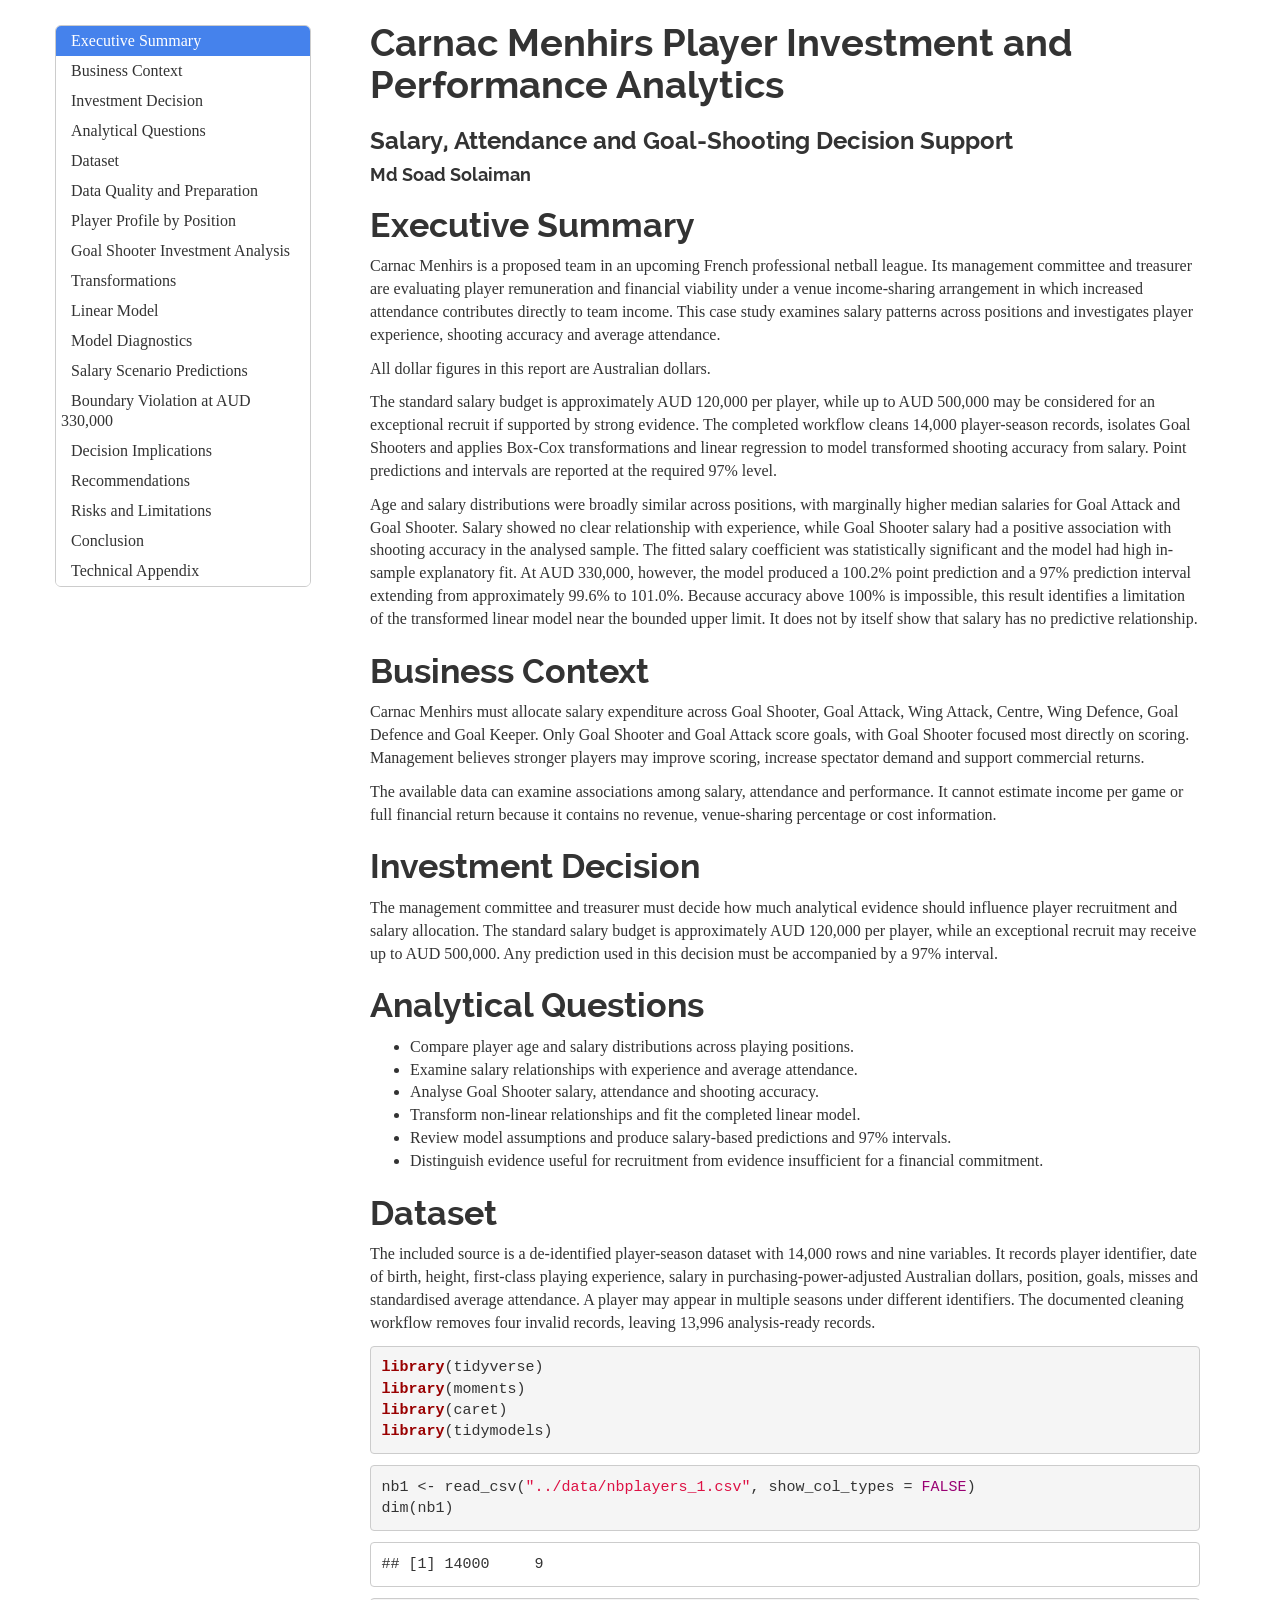
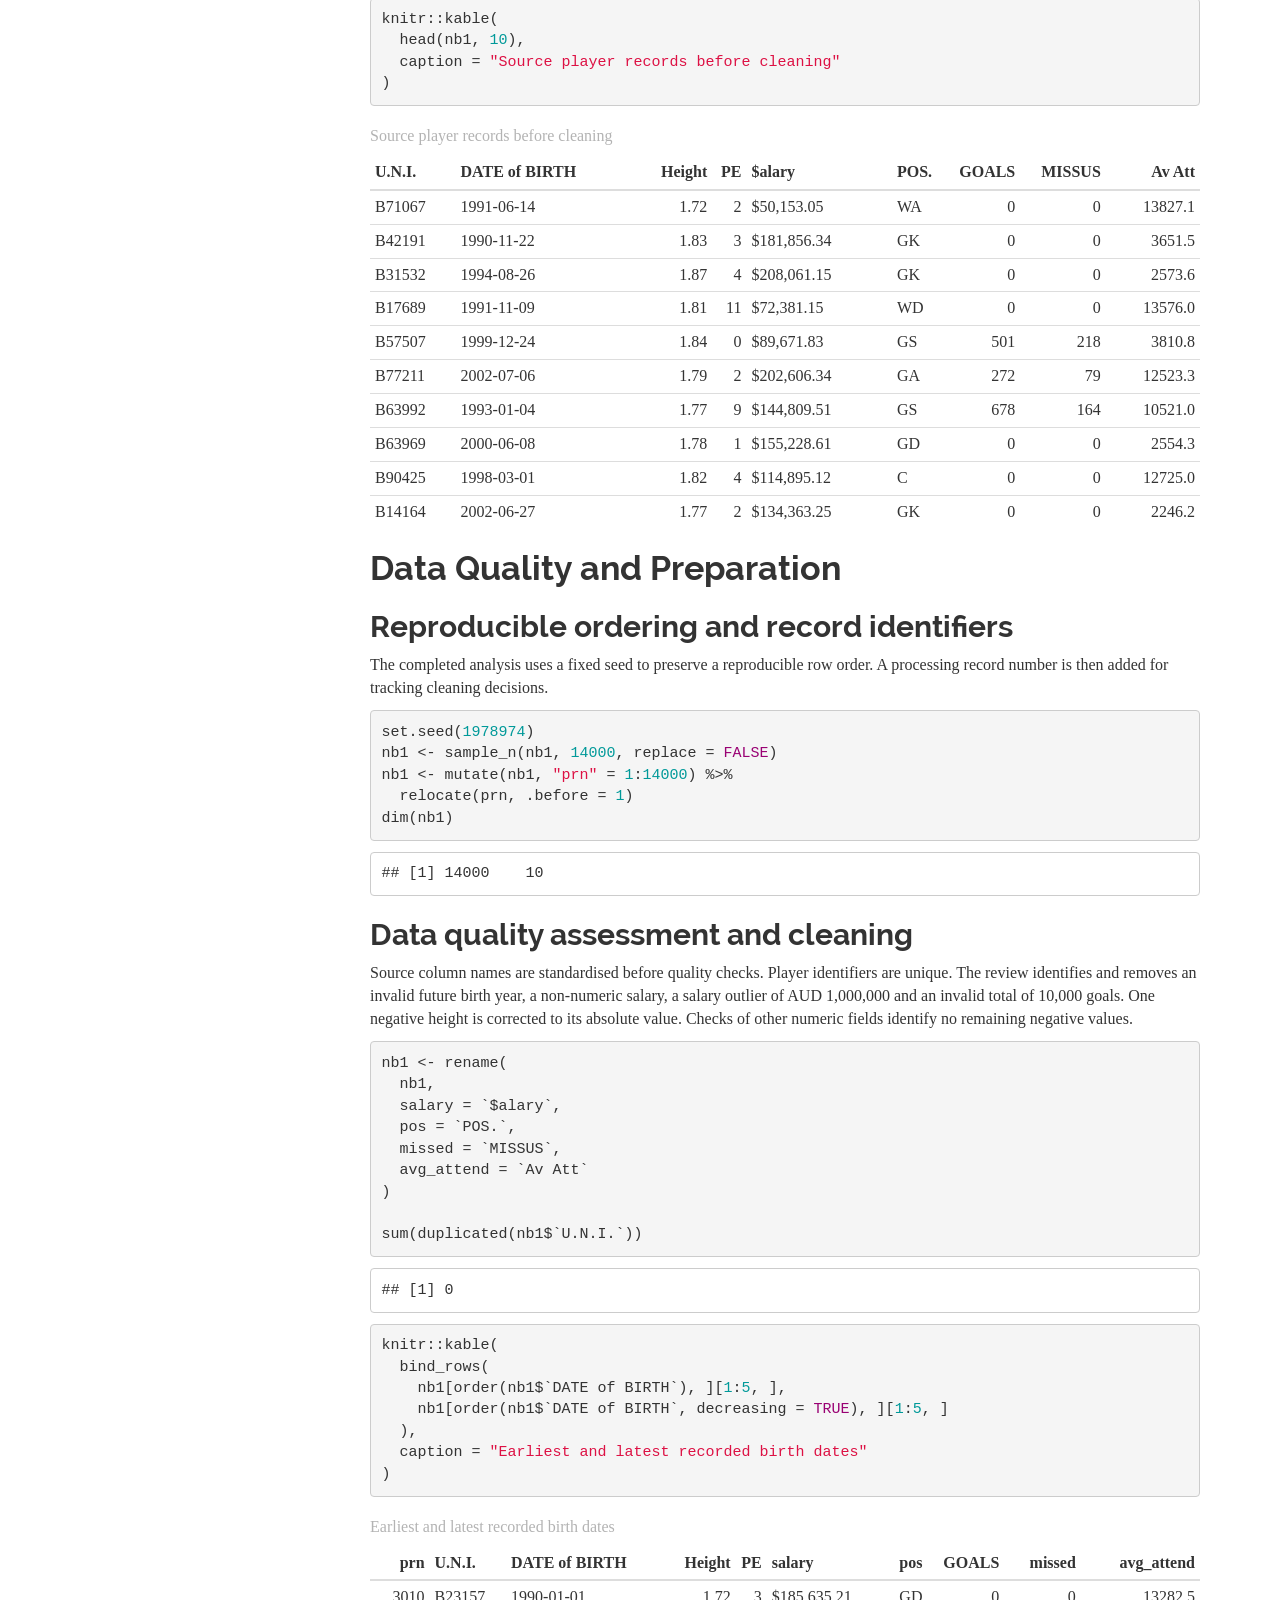
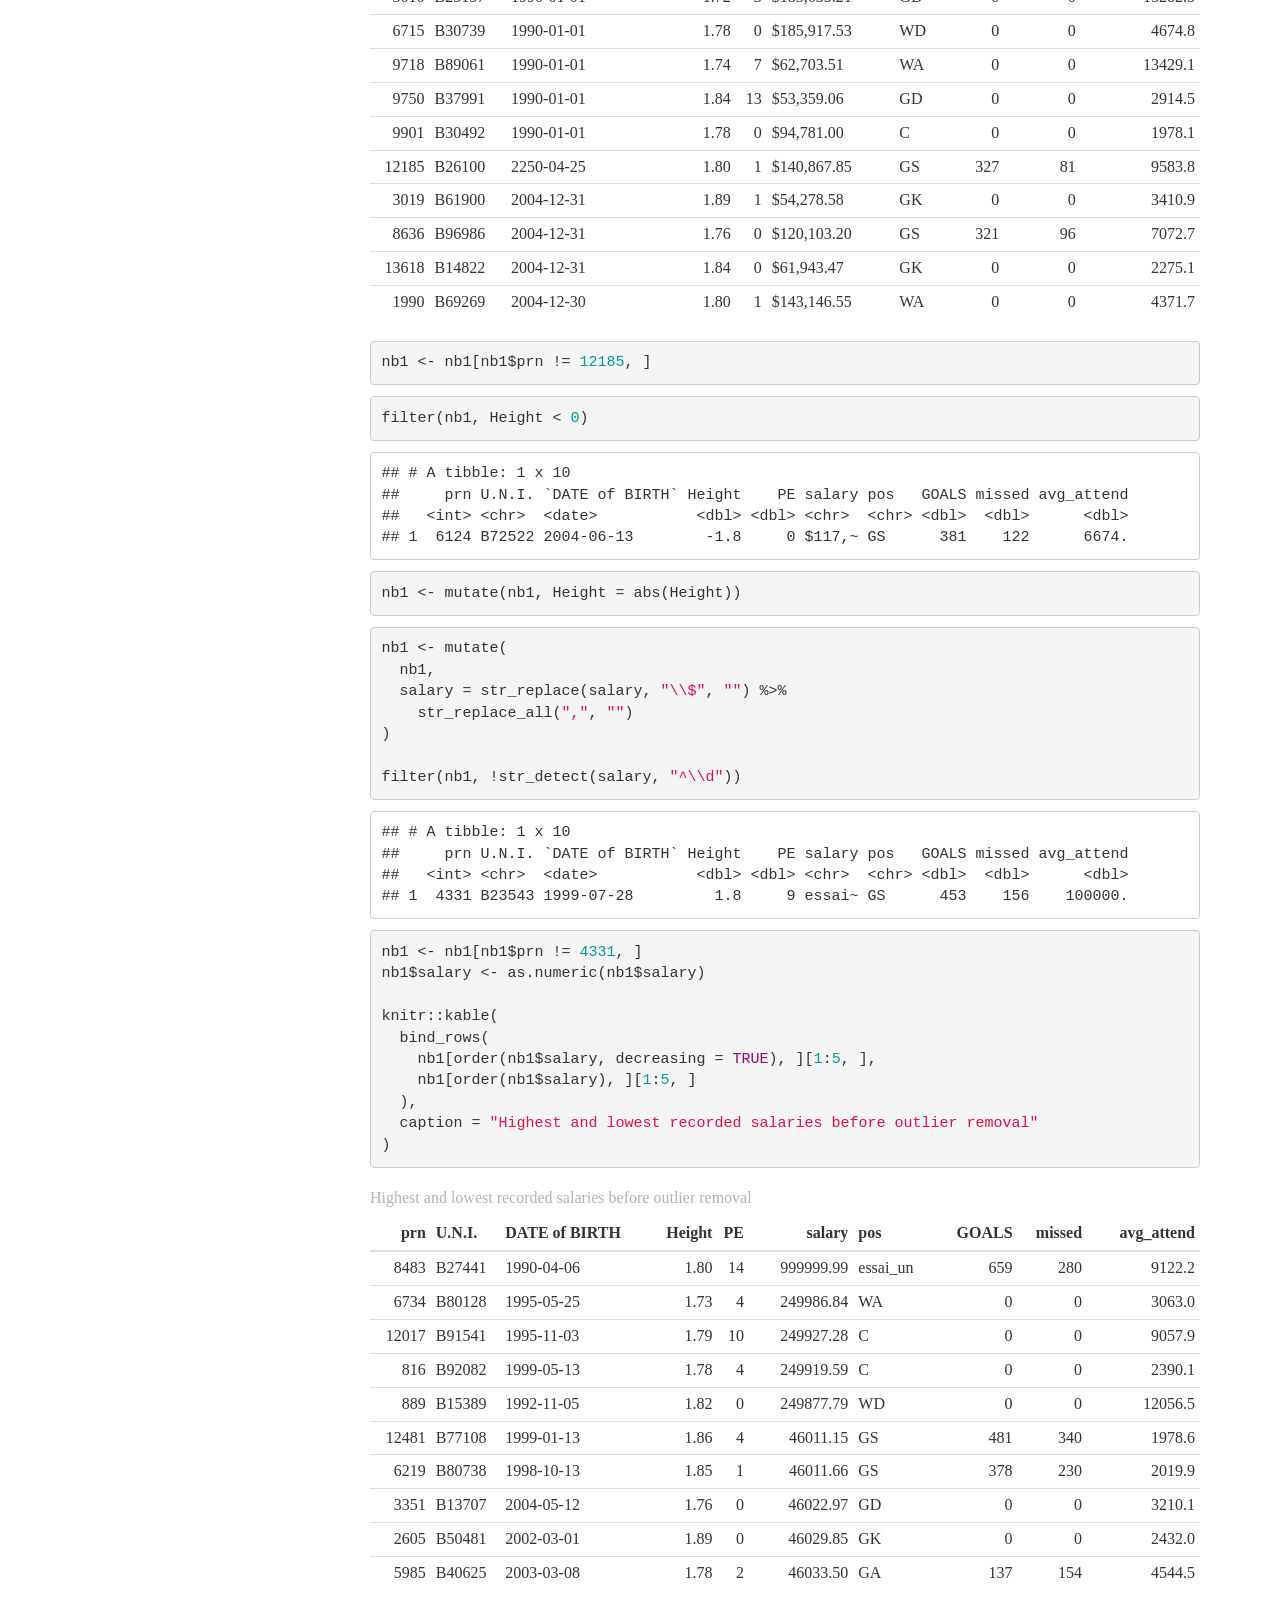
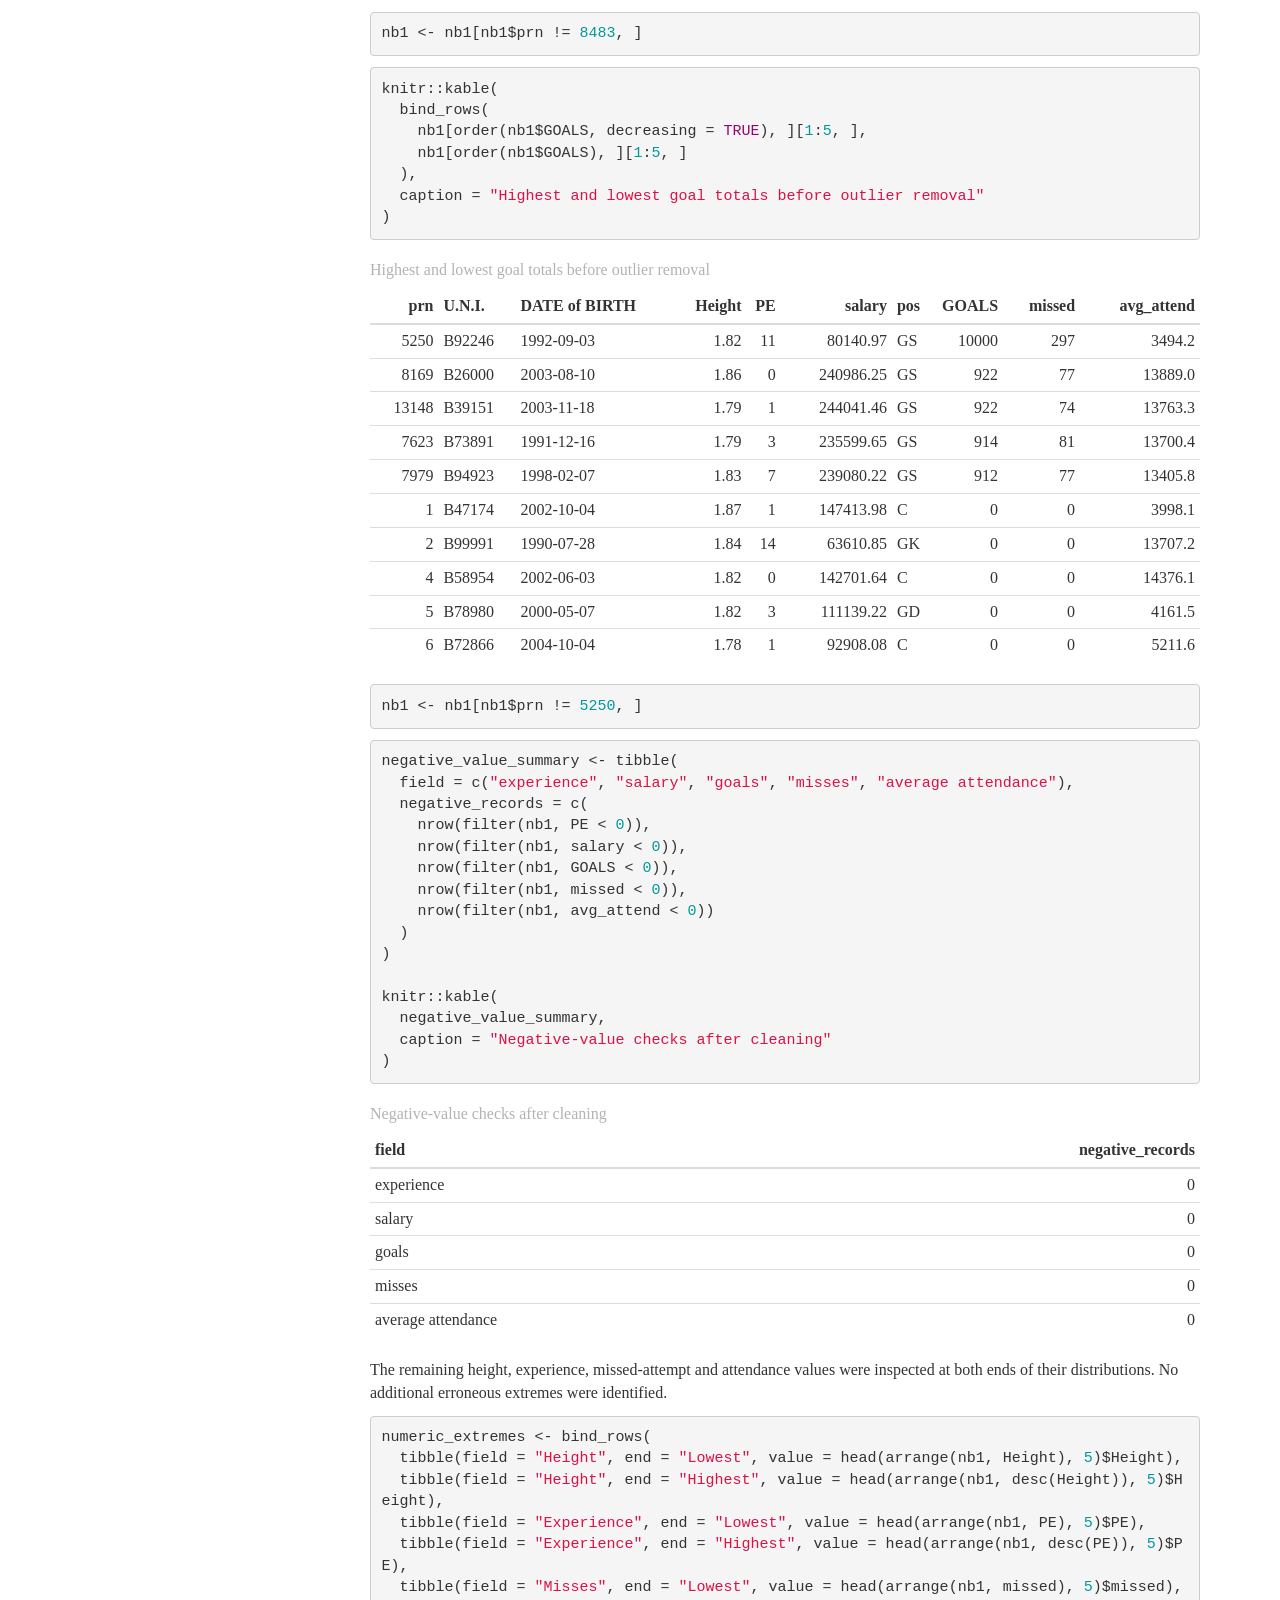
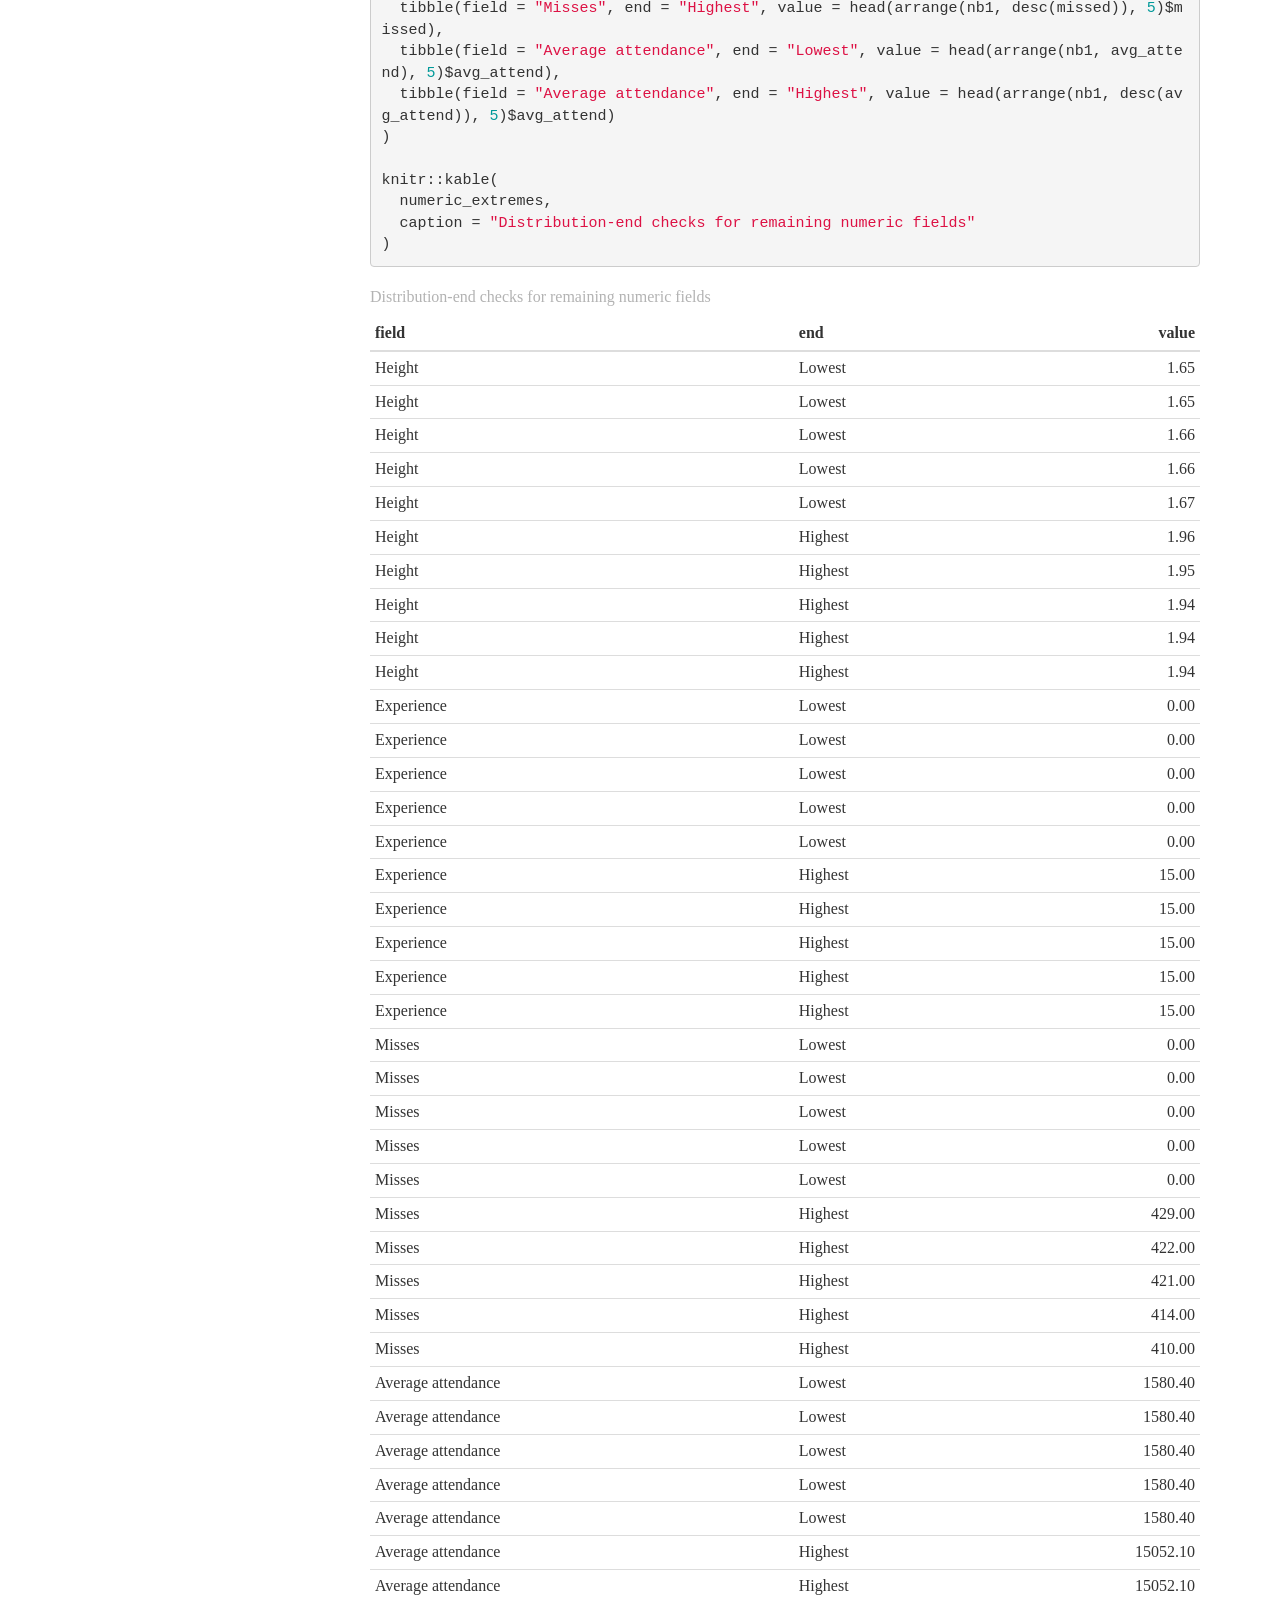
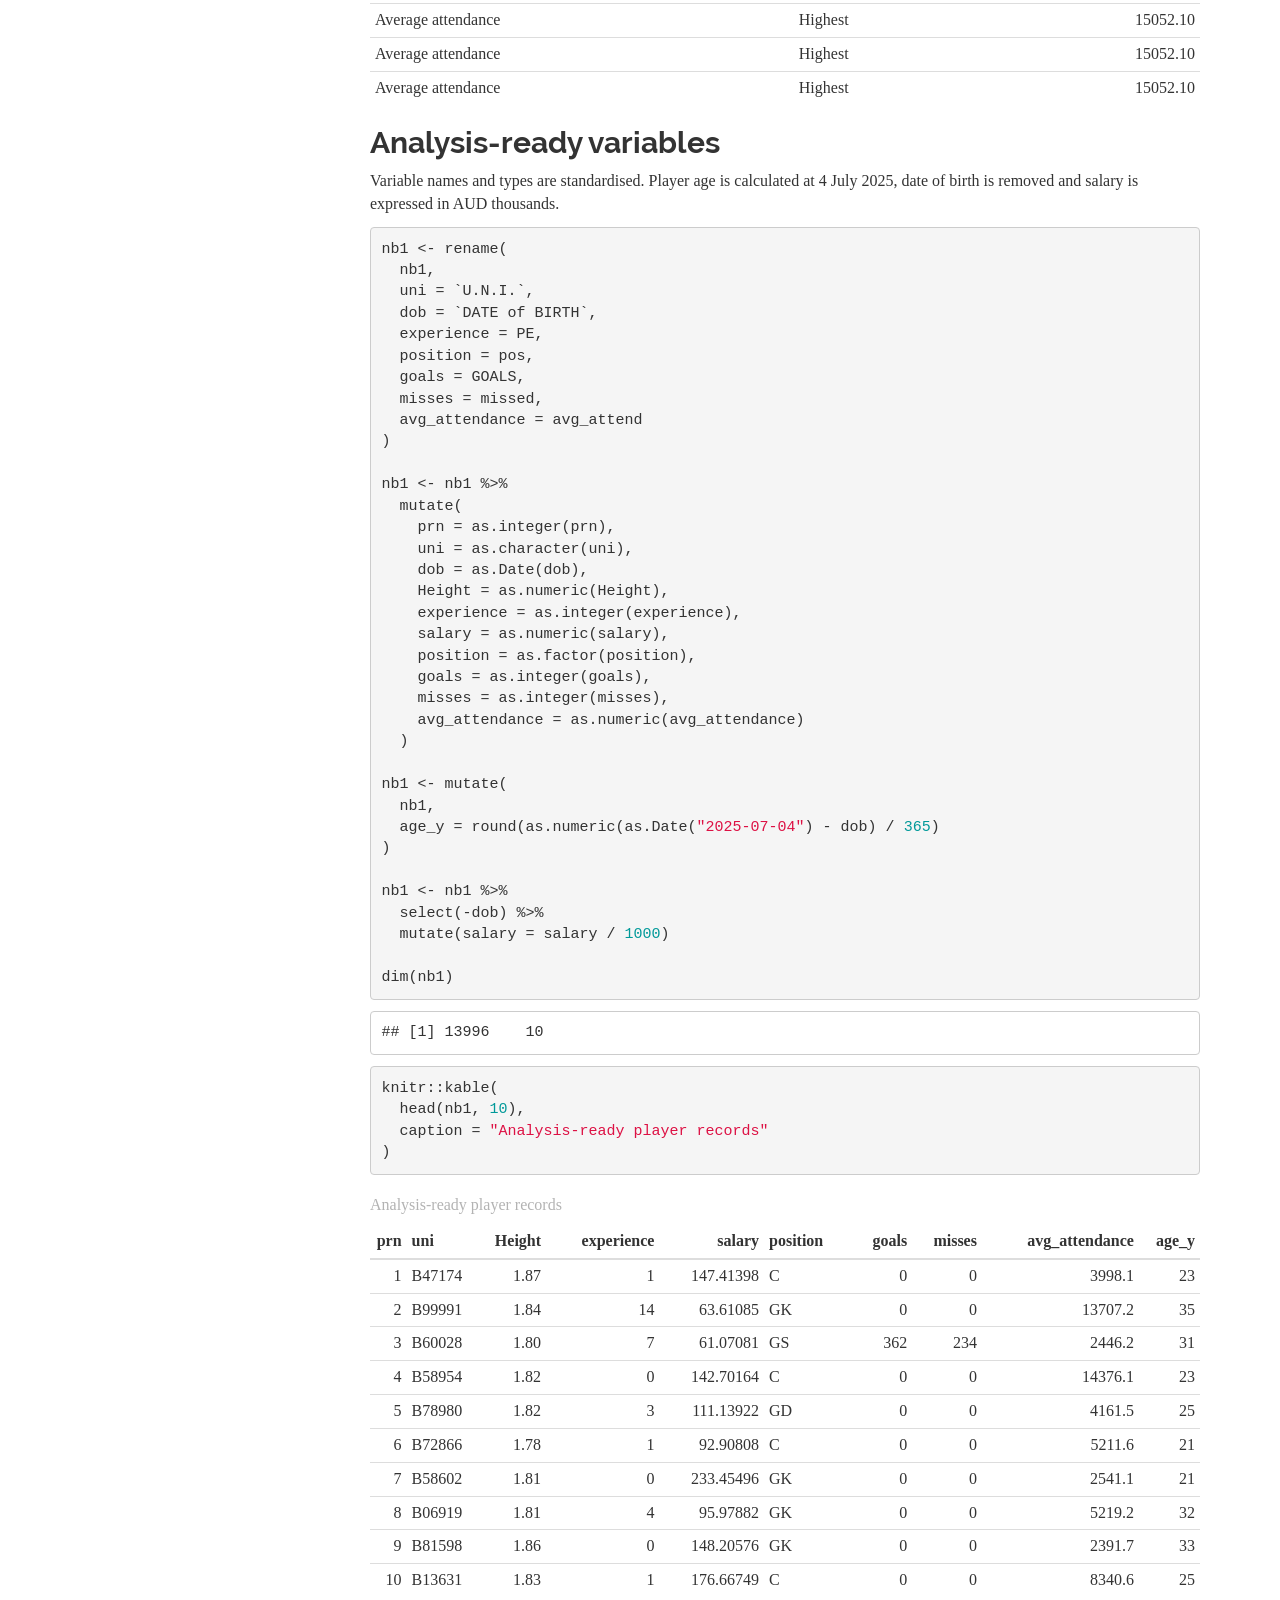
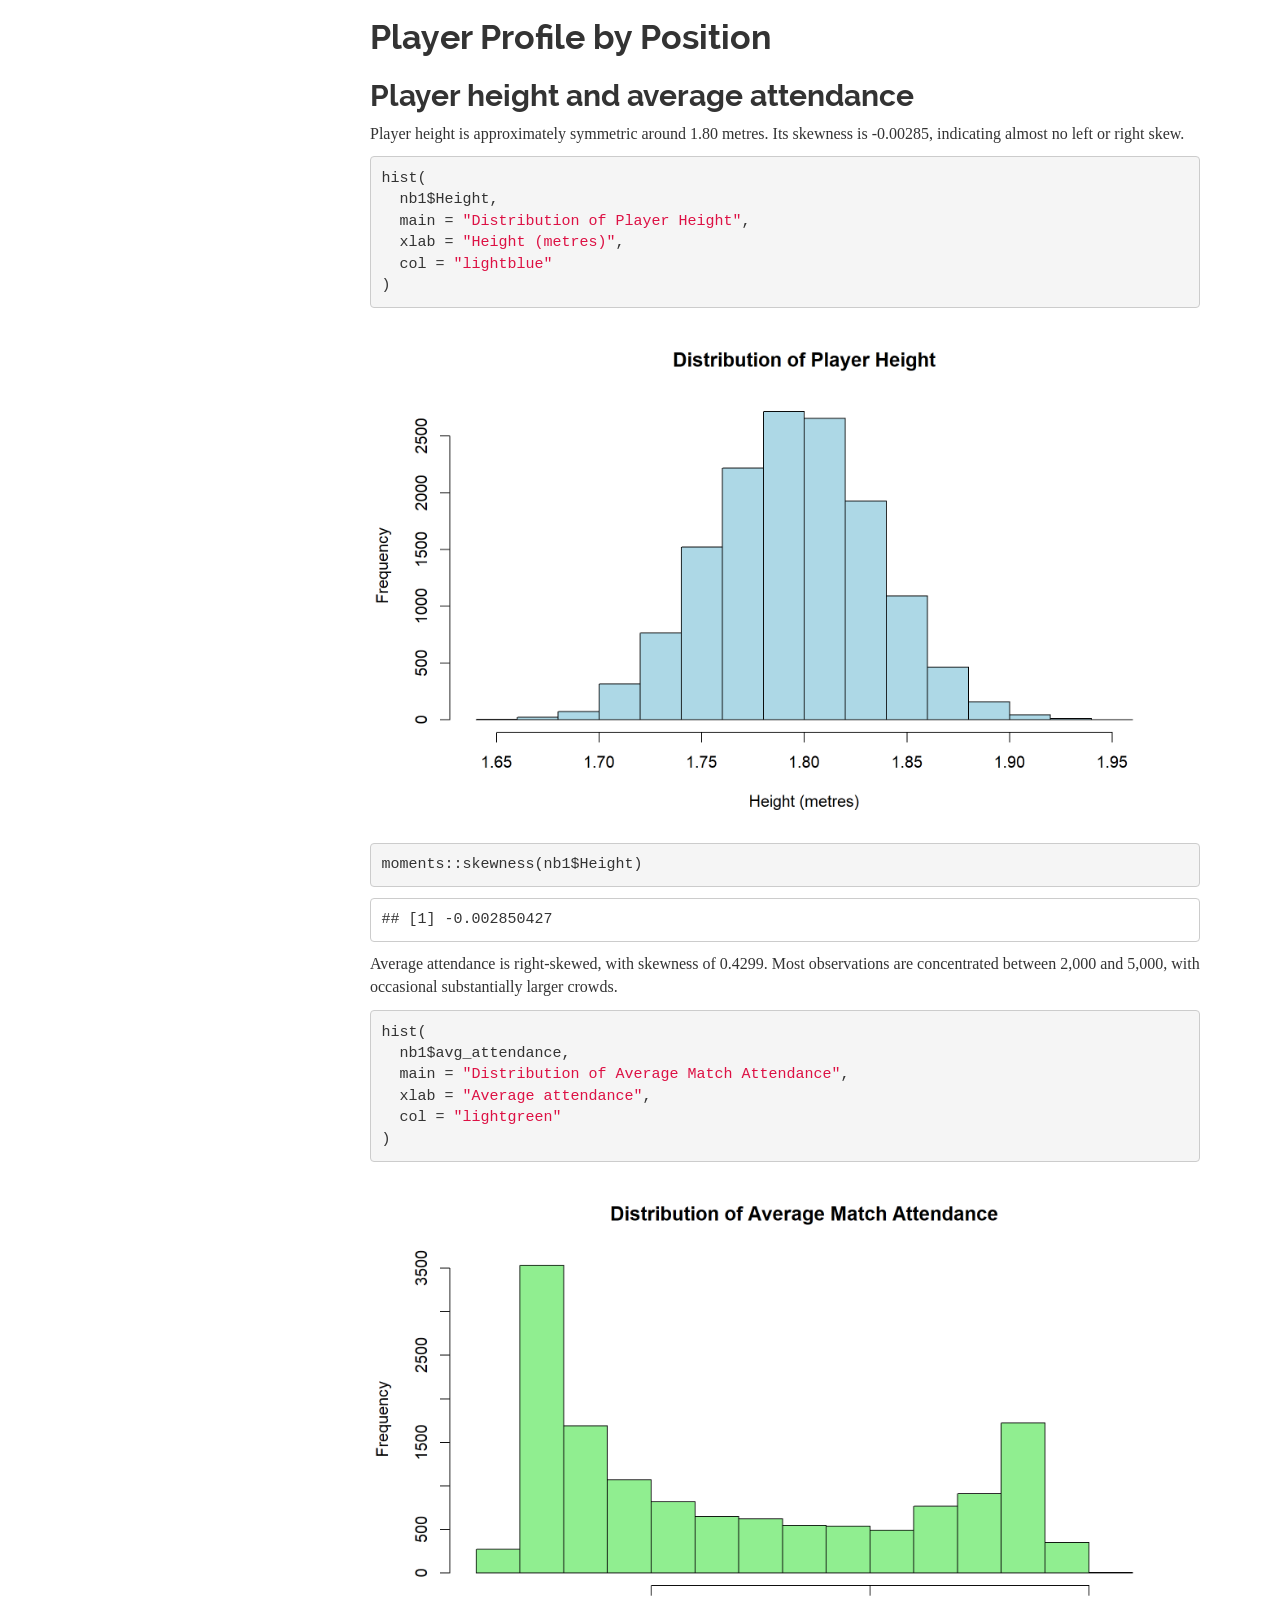
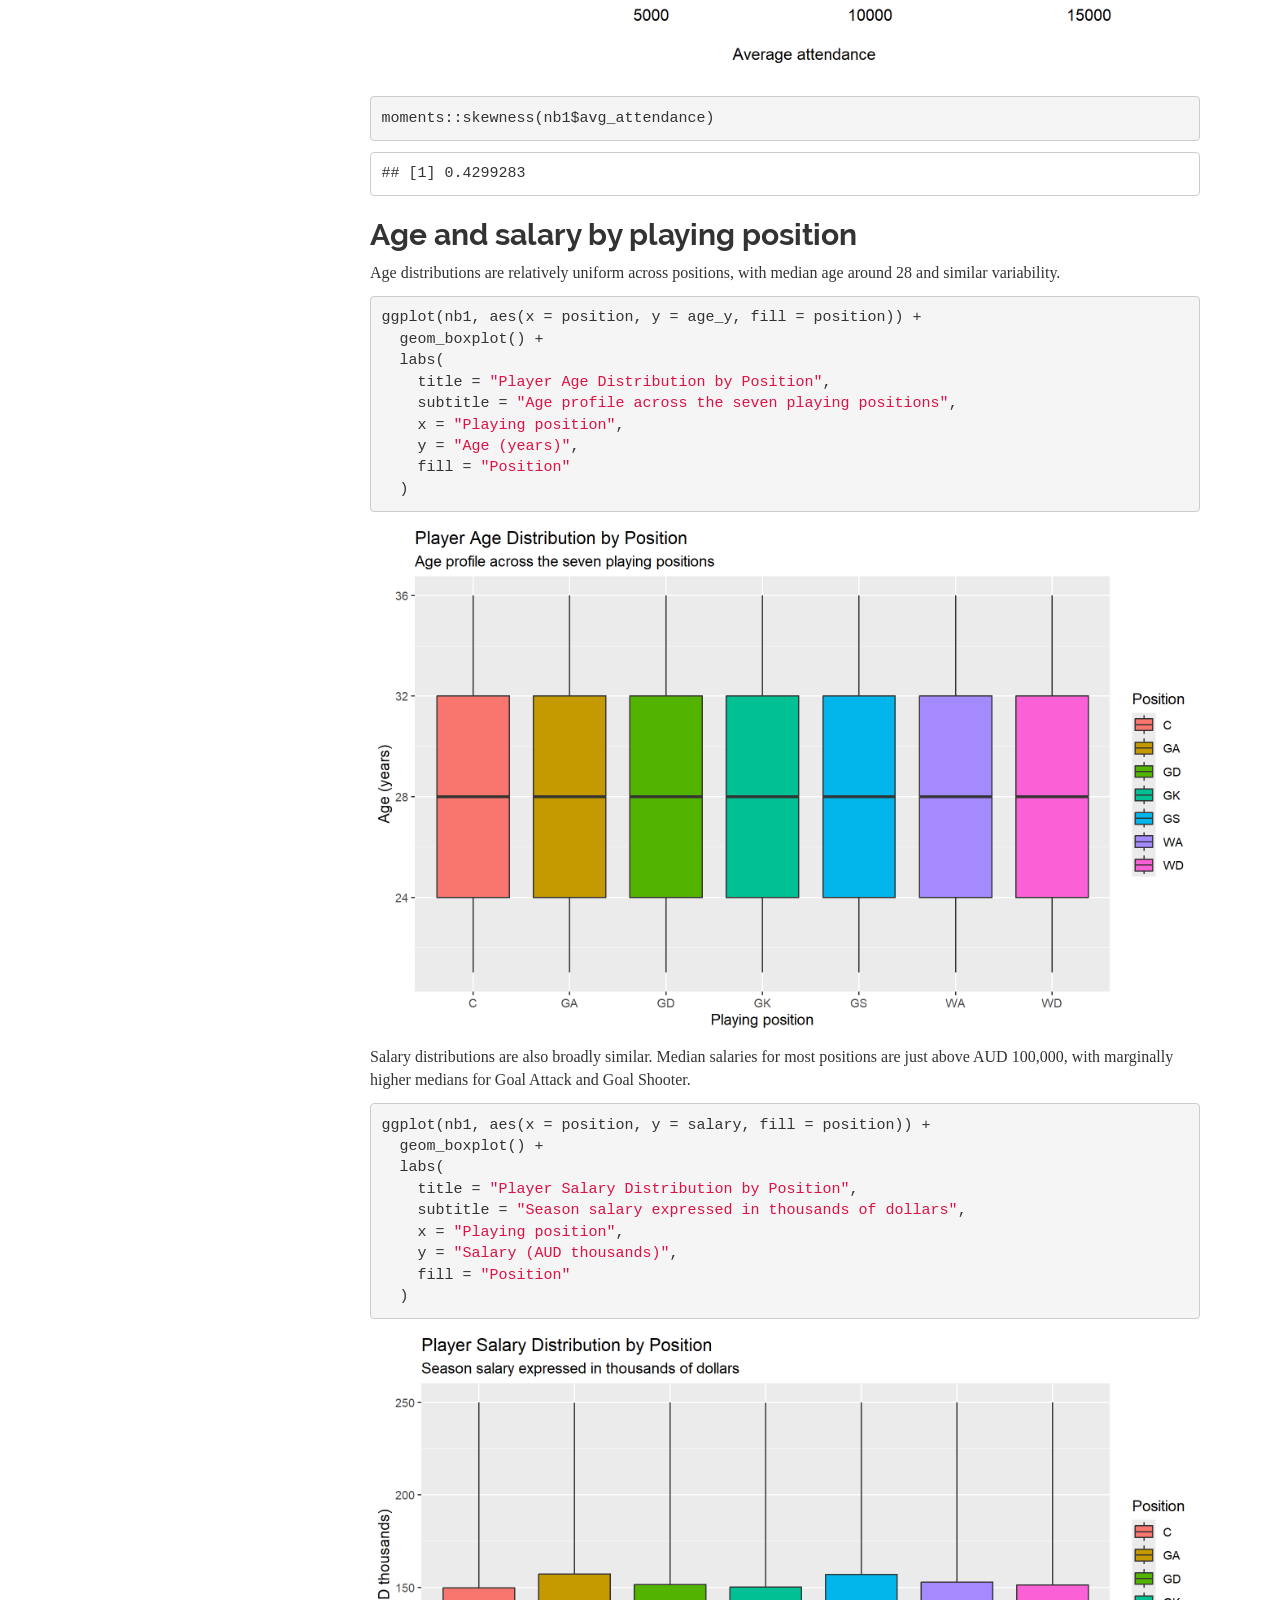
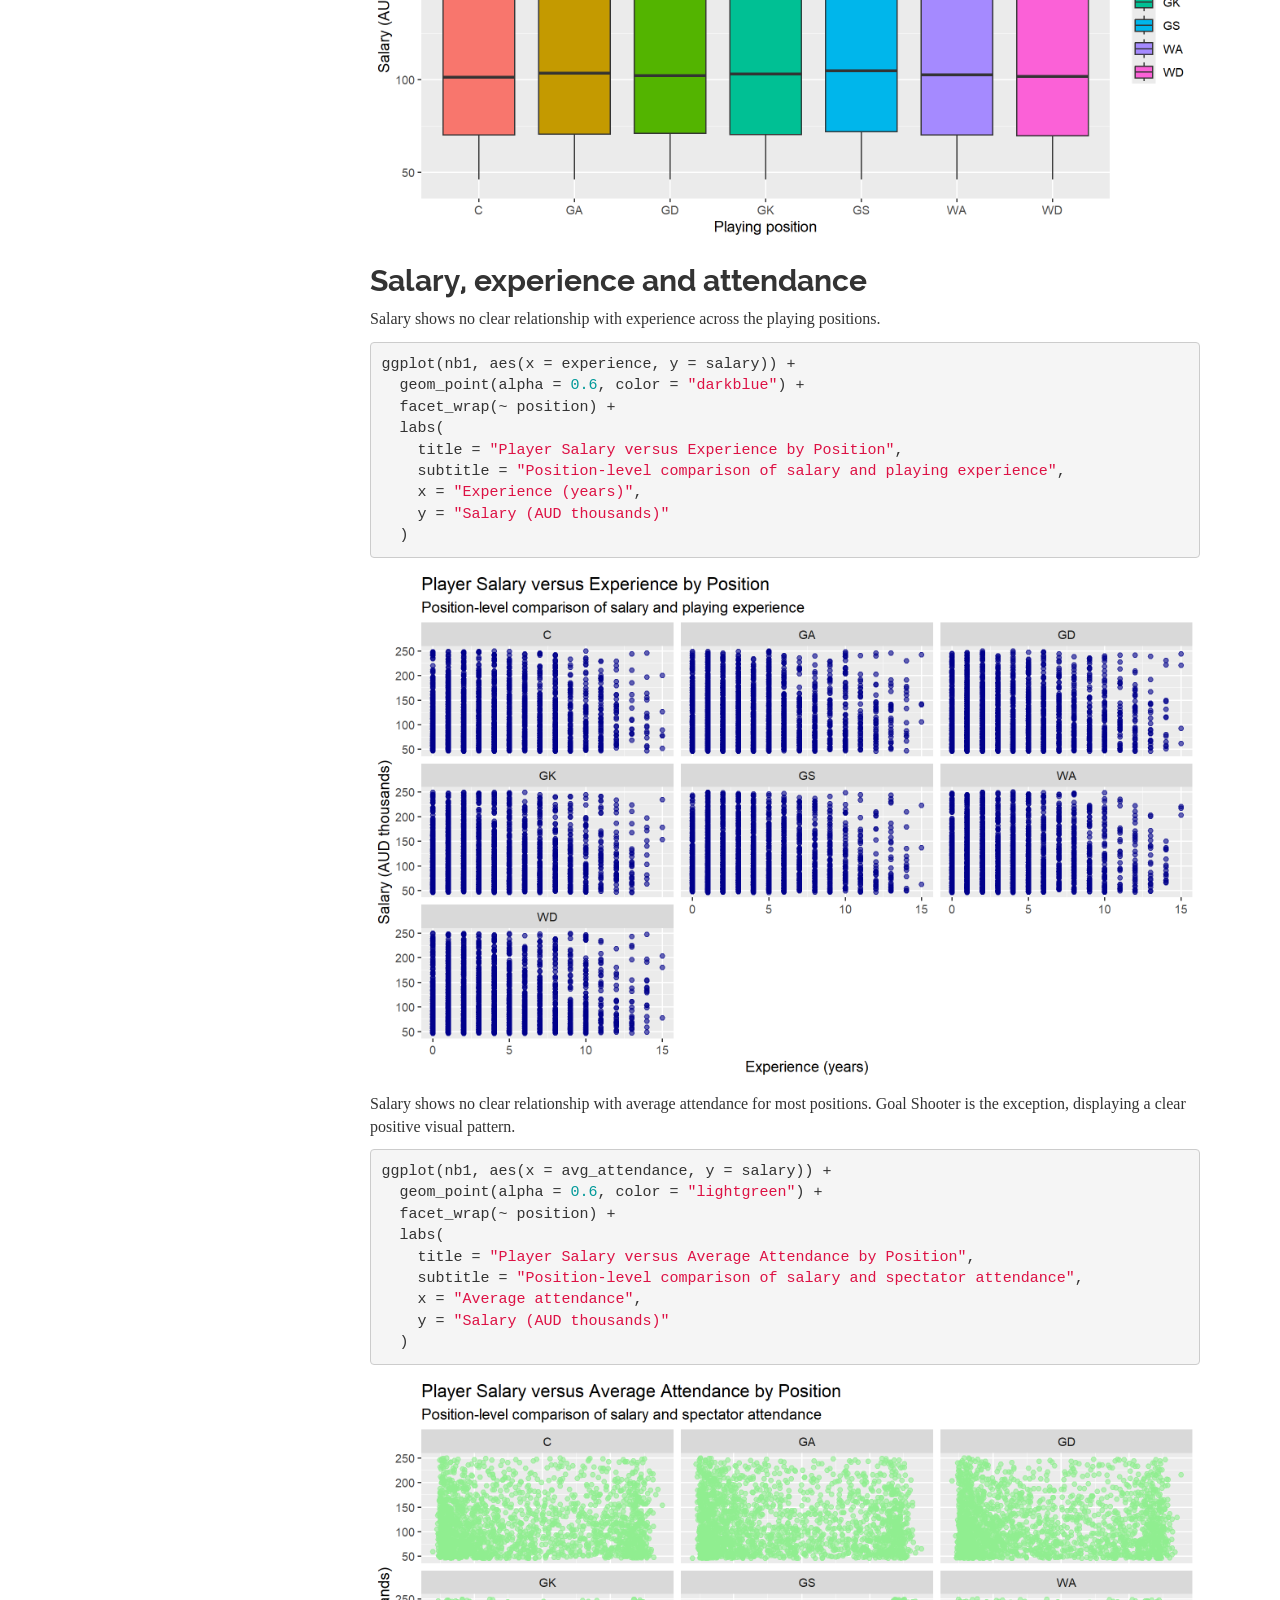
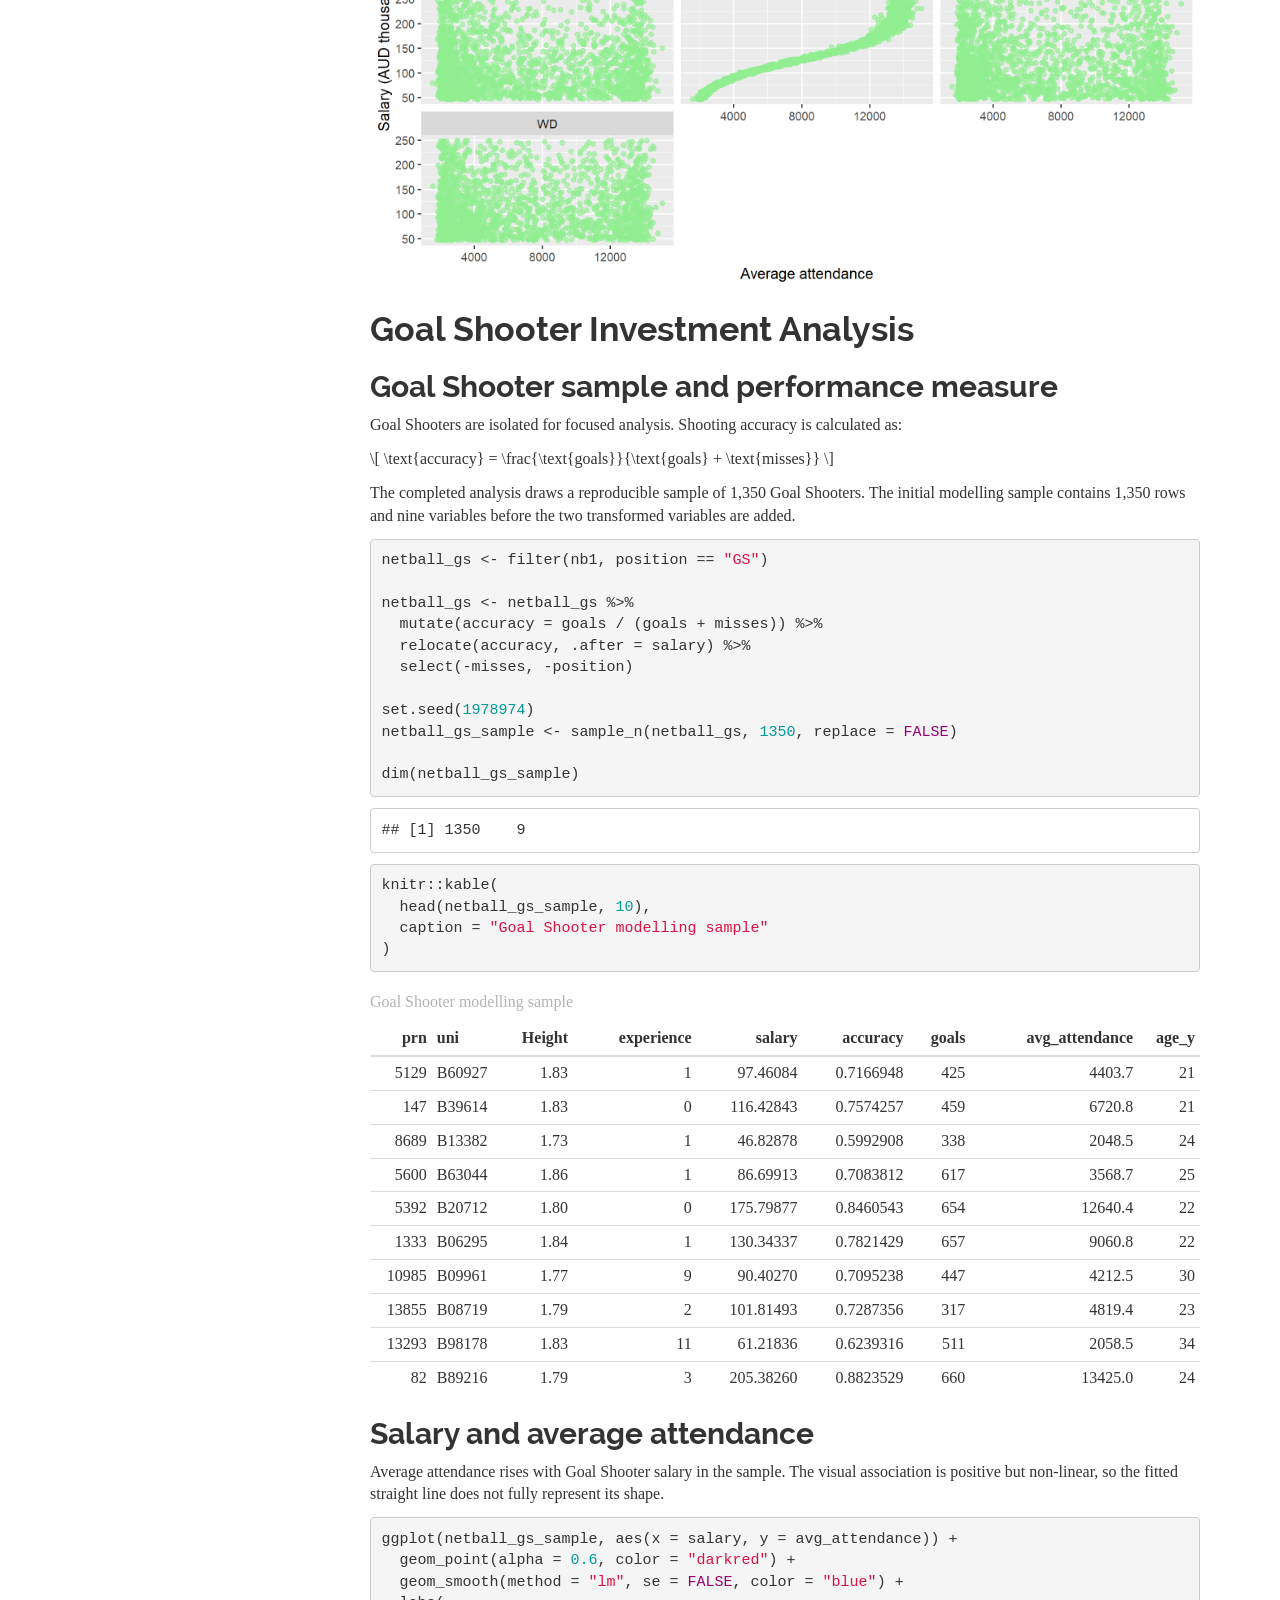
==== Business Analytics/Player Investment and Performance Analytics/analysis/player-salary-and-attendance-analysis.html @ 427b388e "Initial commit: Advanced Analytics portfolio collection" ====
<!DOCTYPE html>

<html>

<head>

<meta charset="utf-8" />
<meta name="generator" content="pandoc" />
<meta http-equiv="X-UA-Compatible" content="IE=EDGE" />


<meta name="author" content="Md Soad Solaiman" />


<title>Carnac Menhirs Player Investment and Performance Analytics</title>

<script>// Pandoc 2.9 adds attributes on both header and div. We remove the former (to
// be compatible with the behavior of Pandoc < 2.8).
document.addEventListener('DOMContentLoaded', function(e) {
  var hs = document.querySelectorAll("div.section[class*='level'] > :first-child");
  var i, h, a;
  for (i = 0; i < hs.length; i++) {
    h = hs[i];
    if (!/^h[1-6]$/i.test(h.tagName)) continue;  // it should be a header h1-h6
    a = h.attributes;
    while (a.length > 0) h.removeAttribute(a[0].name);
  }
});
</script>
<script>/*! jQuery v3.6.0 | (c) OpenJS Foundation and other contributors | jquery.org/license */
!function(e,t){"use strict";"object"==typeof module&&"object"==typeof module.exports?module.exports=e.document?t(e,!0):function(e){if(!e.document)throw new Error("jQuery requires a window with a document");return t(e)}:t(e)}("undefined"!=typeof window?window:this,function(C,e){"use strict";var t=[],r=Object.getPrototypeOf,s=t.slice,g=t.flat?function(e){return t.flat.call(e)}:function(e){return t.concat.apply([],e)},u=t.push,i=t.indexOf,n={},o=n.toString,v=n.hasOwnProperty,a=v.toString,l=a.call(Object),y={},m=function(e){return"function"==typeof e&&"number"!=typeof e.nodeType&&"function"!=typeof e.item},x=function(e){return null!=e&&e===e.window},E=C.document,c={type:!0,src:!0,nonce:!0,noModule:!0};function b(e,t,n){var r,i,o=(n=n||E).createElement("script");if(o.text=e,t)for(r in c)(i=t[r]||t.getAttribute&&t.getAttribute(r))&&o.setAttribute(r,i);n.head.appendChild(o).parentNode.removeChild(o)}function w(e){return null==e?e+"":"object"==typeof e||"function"==typeof e?n[o.call(e)]||"object":typeof e}var f="3.6.0",S=function(e,t){return new S.fn.init(e,t)};function p(e){var t=!!e&&"length"in e&&e.length,n=w(e);return!m(e)&&!x(e)&&("array"===n||0===t||"number"==typeof t&&0<t&&t-1 in e)}S.fn=S.prototype={jquery:f,constructor:S,length:0,toArray:function(){return s.call(this)},get:function(e){return null==e?s.call(this):e<0?this[e+this.length]:this[e]},pushStack:function(e){var t=S.merge(this.constructor(),e);return t.prevObject=this,t},each:function(e){return S.each(this,e)},map:function(n){return this.pushStack(S.map(this,function(e,t){return n.call(e,t,e)}))},slice:function(){return this.pushStack(s.apply(this,arguments))},first:function(){return this.eq(0)},last:function(){return this.eq(-1)},even:function(){return this.pushStack(S.grep(this,function(e,t){return(t+1)%2}))},odd:function(){return this.pushStack(S.grep(this,function(e,t){return t%2}))},eq:function(e){var t=this.length,n=+e+(e<0?t:0);return this.pushStack(0<=n&&n<t?[this[n]]:[])},end:function(){return this.prevObject||this.constructor()},push:u,sort:t.sort,splice:t.splice},S.extend=S.fn.extend=function(){var e,t,n,r,i,o,a=arguments[0]||{},s=1,u=arguments.length,l=!1;for("boolean"==typeof a&&(l=a,a=arguments[s]||{},s++),"object"==typeof a||m(a)||(a={}),s===u&&(a=this,s--);s<u;s++)if(null!=(e=arguments[s]))for(t in e)r=e[t],"__proto__"!==t&&a!==r&&(l&&r&&(S.isPlainObject(r)||(i=Array.isArray(r)))?(n=a[t],o=i&&!Array.isArray(n)?[]:i||S.isPlainObject(n)?n:{},i=!1,a[t]=S.extend(l,o,r)):void 0!==r&&(a[t]=r));return a},S.extend({expando:"jQuery"+(f+Math.random()).replace(/\D/g,""),isReady:!0,error:function(e){throw new Error(e)},noop:function(){},isPlainObject:function(e){var t,n;return!(!e||"[object Object]"!==o.call(e))&&(!(t=r(e))||"function"==typeof(n=v.call(t,"constructor")&&t.constructor)&&a.call(n)===l)},isEmptyObject:function(e){var t;for(t in e)return!1;return!0},globalEval:function(e,t,n){b(e,{nonce:t&&t.nonce},n)},each:function(e,t){var n,r=0;if(p(e)){for(n=e.length;r<n;r++)if(!1===t.call(e[r],r,e[r]))break}else for(r in e)if(!1===t.call(e[r],r,e[r]))break;return e},makeArray:function(e,t){var n=t||[];return null!=e&&(p(Object(e))?S.merge(n,"string"==typeof e?[e]:e):u.call(n,e)),n},inArray:function(e,t,n){return null==t?-1:i.call(t,e,n)},merge:function(e,t){for(var n=+t.length,r=0,i=e.length;r<n;r++)e[i++]=t[r];return e.length=i,e},grep:function(e,t,n){for(var r=[],i=0,o=e.length,a=!n;i<o;i++)!t(e[i],i)!==a&&r.push(e[i]);return r},map:function(e,t,n){var r,i,o=0,a=[];if(p(e))for(r=e.length;o<r;o++)null!=(i=t(e[o],o,n))&&a.push(i);else for(o in e)null!=(i=t(e[o],o,n))&&a.push(i);return g(a)},guid:1,support:y}),"function"==typeof Symbol&&(S.fn[Symbol.iterator]=t[Symbol.iterator]),S.each("Boolean Number String Function Array Date RegExp Object Error Symbol".split(" "),function(e,t){n["[object "+t+"]"]=t.toLowerCase()});var d=function(n){var e,d,b,o,i,h,f,g,w,u,l,T,C,a,E,v,s,c,y,S="sizzle"+1*new Date,p=n.document,k=0,r=0,m=ue(),x=ue(),A=ue(),N=ue(),j=function(e,t){return e===t&&(l=!0),0},D={}.hasOwnProperty,t=[],q=t.pop,L=t.push,H=t.push,O=t.slice,P=function(e,t){for(var n=0,r=e.length;n<r;n++)if(e[n]===t)return n;return-1},R="checked|selected|async|autofocus|autoplay|controls|defer|disabled|hidden|ismap|loop|multiple|open|readonly|required|scoped",M="[\\x20\\t\\r\\n\\f]",I="(?:\\\\[\\da-fA-F]{1,6}"+M+"?|\\\\[^\\r\\n\\f]|[\\w-]|[^\0-\\x7f])+",W="\\["+M+"*("+I+")(?:"+M+"*([*^$|!~]?=)"+M+"*(?:'((?:\\\\.|[^\\\\'])*)'|\"((?:\\\\.|[^\\\\\"])*)\"|("+I+"))|)"+M+"*\\]",F=":("+I+")(?:\\((('((?:\\\\.|[^\\\\'])*)'|\"((?:\\\\.|[^\\\\\"])*)\")|((?:\\\\.|[^\\\\()[\\]]|"+W+")*)|.*)\\)|)",B=new RegExp(M+"+","g"),$=new RegExp("^"+M+"+|((?:^|[^\\\\])(?:\\\\.)*)"+M+"+$","g"),_=new RegExp("^"+M+"*,"+M+"*"),z=new RegExp("^"+M+"*([>+~]|"+M+")"+M+"*"),U=new RegExp(M+"|>"),X=new RegExp(F),V=new RegExp("^"+I+"$"),G={ID:new RegExp("^#("+I+")"),CLASS:new RegExp("^\\.("+I+")"),TAG:new RegExp("^("+I+"|[*])"),ATTR:new RegExp("^"+W),PSEUDO:new RegExp("^"+F),CHILD:new RegExp("^:(only|first|last|nth|nth-last)-(child|of-type)(?:\\("+M+"*(even|odd|(([+-]|)(\\d*)n|)"+M+"*(?:([+-]|)"+M+"*(\\d+)|))"+M+"*\\)|)","i"),bool:new RegExp("^(?:"+R+")$","i"),needsContext:new RegExp("^"+M+"*[>+~]|:(even|odd|eq|gt|lt|nth|first|last)(?:\\("+M+"*((?:-\\d)?\\d*)"+M+"*\\)|)(?=[^-]|$)","i")},Y=/HTML$/i,Q=/^(?:input|select|textarea|button)$/i,J=/^h\d$/i,K=/^[^{]+\{\s*\[native \w/,Z=/^(?:#([\w-]+)|(\w+)|\.([\w-]+))$/,ee=/[+~]/,te=new RegExp("\\\\[\\da-fA-F]{1,6}"+M+"?|\\\\([^\\r\\n\\f])","g"),ne=function(e,t){var n="0x"+e.slice(1)-65536;return t||(n<0?String.fromCharCode(n+65536):String.fromCharCode(n>>10|55296,1023&n|56320))},re=/([\0-\x1f\x7f]|^-?\d)|^-$|[^\0-\x1f\x7f-\uFFFF\w-]/g,ie=function(e,t){return t?"\0"===e?"\ufffd":e.slice(0,-1)+"\\"+e.charCodeAt(e.length-1).toString(16)+" ":"\\"+e},oe=function(){T()},ae=be(function(e){return!0===e.disabled&&"fieldset"===e.nodeName.toLowerCase()},{dir:"parentNode",next:"legend"});try{H.apply(t=O.call(p.childNodes),p.childNodes),t[p.childNodes.length].nodeType}catch(e){H={apply:t.length?function(e,t){L.apply(e,O.call(t))}:function(e,t){var n=e.length,r=0;while(e[n++]=t[r++]);e.length=n-1}}}function se(t,e,n,r){var i,o,a,s,u,l,c,f=e&&e.ownerDocument,p=e?e.nodeType:9;if(n=n||[],"string"!=typeof t||!t||1!==p&&9!==p&&11!==p)return n;if(!r&&(T(e),e=e||C,E)){if(11!==p&&(u=Z.exec(t)))if(i=u[1]){if(9===p){if(!(a=e.getElementById(i)))return n;if(a.id===i)return n.push(a),n}else if(f&&(a=f.getElementById(i))&&y(e,a)&&a.id===i)return n.push(a),n}else{if(u[2])return H.apply(n,e.getElementsByTagName(t)),n;if((i=u[3])&&d.getElementsByClassName&&e.getElementsByClassName)return H.apply(n,e.getElementsByClassName(i)),n}if(d.qsa&&!N[t+" "]&&(!v||!v.test(t))&&(1!==p||"object"!==e.nodeName.toLowerCase())){if(c=t,f=e,1===p&&(U.test(t)||z.test(t))){(f=ee.test(t)&&ye(e.parentNode)||e)===e&&d.scope||((s=e.getAttribute("id"))?s=s.replace(re,ie):e.setAttribute("id",s=S)),o=(l=h(t)).length;while(o--)l[o]=(s?"#"+s:":scope")+" "+xe(l[o]);c=l.join(",")}try{return H.apply(n,f.querySelectorAll(c)),n}catch(e){N(t,!0)}finally{s===S&&e.removeAttribute("id")}}}return g(t.replace($,"$1"),e,n,r)}function ue(){var r=[];return function e(t,n){return r.push(t+" ")>b.cacheLength&&delete e[r.shift()],e[t+" "]=n}}function le(e){return e[S]=!0,e}function ce(e){var t=C.createElement("fieldset");try{return!!e(t)}catch(e){return!1}finally{t.parentNode&&t.parentNode.removeChild(t),t=null}}function fe(e,t){var n=e.split("|"),r=n.length;while(r--)b.attrHandle[n[r]]=t}function pe(e,t){var n=t&&e,r=n&&1===e.nodeType&&1===t.nodeType&&e.sourceIndex-t.sourceIndex;if(r)return r;if(n)while(n=n.nextSibling)if(n===t)return-1;return e?1:-1}function de(t){return function(e){return"input"===e.nodeName.toLowerCase()&&e.type===t}}function he(n){return function(e){var t=e.nodeName.toLowerCase();return("input"===t||"button"===t)&&e.type===n}}function ge(t){return function(e){return"form"in e?e.parentNode&&!1===e.disabled?"label"in e?"label"in e.parentNode?e.parentNode.disabled===t:e.disabled===t:e.isDisabled===t||e.isDisabled!==!t&&ae(e)===t:e.disabled===t:"label"in e&&e.disabled===t}}function ve(a){return le(function(o){return o=+o,le(function(e,t){var n,r=a([],e.length,o),i=r.length;while(i--)e[n=r[i]]&&(e[n]=!(t[n]=e[n]))})})}function ye(e){return e&&"undefined"!=typeof e.getElementsByTagName&&e}for(e in d=se.support={},i=se.isXML=function(e){var t=e&&e.namespaceURI,n=e&&(e.ownerDocument||e).documentElement;return!Y.test(t||n&&n.nodeName||"HTML")},T=se.setDocument=function(e){var t,n,r=e?e.ownerDocument||e:p;return r!=C&&9===r.nodeType&&r.documentElement&&(a=(C=r).documentElement,E=!i(C),p!=C&&(n=C.defaultView)&&n.top!==n&&(n.addEventListener?n.addEventListener("unload",oe,!1):n.attachEvent&&n.attachEvent("onunload",oe)),d.scope=ce(function(e){return a.appendChild(e).appendChild(C.createElement("div")),"undefined"!=typeof e.querySelectorAll&&!e.querySelectorAll(":scope fieldset div").length}),d.attributes=ce(function(e){return e.className="i",!e.getAttribute("className")}),d.getElementsByTagName=ce(function(e){return e.appendChild(C.createComment("")),!e.getElementsByTagName("*").length}),d.getElementsByClassName=K.test(C.getElementsByClassName),d.getById=ce(function(e){return a.appendChild(e).id=S,!C.getElementsByName||!C.getElementsByName(S).length}),d.getById?(b.filter.ID=function(e){var t=e.replace(te,ne);return function(e){return e.getAttribute("id")===t}},b.find.ID=function(e,t){if("undefined"!=typeof t.getElementById&&E){var n=t.getElementById(e);return n?[n]:[]}}):(b.filter.ID=function(e){var n=e.replace(te,ne);return function(e){var t="undefined"!=typeof e.getAttributeNode&&e.getAttributeNode("id");return t&&t.value===n}},b.find.ID=function(e,t){if("undefined"!=typeof t.getElementById&&E){var n,r,i,o=t.getElementById(e);if(o){if((n=o.getAttributeNode("id"))&&n.value===e)return[o];i=t.getElementsByName(e),r=0;while(o=i[r++])if((n=o.getAttributeNode("id"))&&n.value===e)return[o]}return[]}}),b.find.TAG=d.getElementsByTagName?function(e,t){return"undefined"!=typeof t.getElementsByTagName?t.getElementsByTagName(e):d.qsa?t.querySelectorAll(e):void 0}:function(e,t){var n,r=[],i=0,o=t.getElementsByTagName(e);if("*"===e){while(n=o[i++])1===n.nodeType&&r.push(n);return r}return o},b.find.CLASS=d.getElementsByClassName&&function(e,t){if("undefined"!=typeof t.getElementsByClassName&&E)return t.getElementsByClassName(e)},s=[],v=[],(d.qsa=K.test(C.querySelectorAll))&&(ce(function(e){var t;a.appendChild(e).innerHTML="<a id='"+S+"'></a><select id='"+S+"-\r\\' msallowcapture=''><option selected=''></option></select>",e.querySelectorAll("[msallowcapture^='']").length&&v.push("[*^$]="+M+"*(?:''|\"\")"),e.querySelectorAll("[selected]").length||v.push("\\["+M+"*(?:value|"+R+")"),e.querySelectorAll("[id~="+S+"-]").length||v.push("~="),(t=C.createElement("input")).setAttribute("name",""),e.appendChild(t),e.querySelectorAll("[name='']").length||v.push("\\["+M+"*name"+M+"*="+M+"*(?:''|\"\")"),e.querySelectorAll(":checked").length||v.push(":checked"),e.querySelectorAll("a#"+S+"+*").length||v.push(".#.+[+~]"),e.querySelectorAll("\\\f"),v.push("[\\r\\n\\f]")}),ce(function(e){e.innerHTML="<a href='' disabled='disabled'></a><select disabled='disabled'><option/></select>";var t=C.createElement("input");t.setAttribute("type","hidden"),e.appendChild(t).setAttribute("name","D"),e.querySelectorAll("[name=d]").length&&v.push("name"+M+"*[*^$|!~]?="),2!==e.querySelectorAll(":enabled").length&&v.push(":enabled",":disabled"),a.appendChild(e).disabled=!0,2!==e.querySelectorAll(":disabled").length&&v.push(":enabled",":disabled"),e.querySelectorAll("*,:x"),v.push(",.*:")})),(d.matchesSelector=K.test(c=a.matches||a.webkitMatchesSelector||a.mozMatchesSelector||a.oMatchesSelector||a.msMatchesSelector))&&ce(function(e){d.disconnectedMatch=c.call(e,"*"),c.call(e,"[s!='']:x"),s.push("!=",F)}),v=v.length&&new RegExp(v.join("|")),s=s.length&&new RegExp(s.join("|")),t=K.test(a.compareDocumentPosition),y=t||K.test(a.contains)?function(e,t){var n=9===e.nodeType?e.documentElement:e,r=t&&t.parentNode;return e===r||!(!r||1!==r.nodeType||!(n.contains?n.contains(r):e.compareDocumentPosition&&16&e.compareDocumentPosition(r)))}:function(e,t){if(t)while(t=t.parentNode)if(t===e)return!0;return!1},j=t?function(e,t){if(e===t)return l=!0,0;var n=!e.compareDocumentPosition-!t.compareDocumentPosition;return n||(1&(n=(e.ownerDocument||e)==(t.ownerDocument||t)?e.compareDocumentPosition(t):1)||!d.sortDetached&&t.compareDocumentPosition(e)===n?e==C||e.ownerDocument==p&&y(p,e)?-1:t==C||t.ownerDocument==p&&y(p,t)?1:u?P(u,e)-P(u,t):0:4&n?-1:1)}:function(e,t){if(e===t)return l=!0,0;var n,r=0,i=e.parentNode,o=t.parentNode,a=[e],s=[t];if(!i||!o)return e==C?-1:t==C?1:i?-1:o?1:u?P(u,e)-P(u,t):0;if(i===o)return pe(e,t);n=e;while(n=n.parentNode)a.unshift(n);n=t;while(n=n.parentNode)s.unshift(n);while(a[r]===s[r])r++;return r?pe(a[r],s[r]):a[r]==p?-1:s[r]==p?1:0}),C},se.matches=function(e,t){return se(e,null,null,t)},se.matchesSelector=function(e,t){if(T(e),d.matchesSelector&&E&&!N[t+" "]&&(!s||!s.test(t))&&(!v||!v.test(t)))try{var n=c.call(e,t);if(n||d.disconnectedMatch||e.document&&11!==e.document.nodeType)return n}catch(e){N(t,!0)}return 0<se(t,C,null,[e]).length},se.contains=function(e,t){return(e.ownerDocument||e)!=C&&T(e),y(e,t)},se.attr=function(e,t){(e.ownerDocument||e)!=C&&T(e);var n=b.attrHandle[t.toLowerCase()],r=n&&D.call(b.attrHandle,t.toLowerCase())?n(e,t,!E):void 0;return void 0!==r?r:d.attributes||!E?e.getAttribute(t):(r=e.getAttributeNode(t))&&r.specified?r.value:null},se.escape=function(e){return(e+"").replace(re,ie)},se.error=function(e){throw new Error("Syntax error, unrecognized expression: "+e)},se.uniqueSort=function(e){var t,n=[],r=0,i=0;if(l=!d.detectDuplicates,u=!d.sortStable&&e.slice(0),e.sort(j),l){while(t=e[i++])t===e[i]&&(r=n.push(i));while(r--)e.splice(n[r],1)}return u=null,e},o=se.getText=function(e){var t,n="",r=0,i=e.nodeType;if(i){if(1===i||9===i||11===i){if("string"==typeof e.textContent)return e.textContent;for(e=e.firstChild;e;e=e.nextSibling)n+=o(e)}else if(3===i||4===i)return e.nodeValue}else while(t=e[r++])n+=o(t);return n},(b=se.selectors={cacheLength:50,createPseudo:le,match:G,attrHandle:{},find:{},relative:{">":{dir:"parentNode",first:!0}," ":{dir:"parentNode"},"+":{dir:"previousSibling",first:!0},"~":{dir:"previousSibling"}},preFilter:{ATTR:function(e){return e[1]=e[1].replace(te,ne),e[3]=(e[3]||e[4]||e[5]||"").replace(te,ne),"~="===e[2]&&(e[3]=" "+e[3]+" "),e.slice(0,4)},CHILD:function(e){return e[1]=e[1].toLowerCase(),"nth"===e[1].slice(0,3)?(e[3]||se.error(e[0]),e[4]=+(e[4]?e[5]+(e[6]||1):2*("even"===e[3]||"odd"===e[3])),e[5]=+(e[7]+e[8]||"odd"===e[3])):e[3]&&se.error(e[0]),e},PSEUDO:function(e){var t,n=!e[6]&&e[2];return G.CHILD.test(e[0])?null:(e[3]?e[2]=e[4]||e[5]||"":n&&X.test(n)&&(t=h(n,!0))&&(t=n.indexOf(")",n.length-t)-n.length)&&(e[0]=e[0].slice(0,t),e[2]=n.slice(0,t)),e.slice(0,3))}},filter:{TAG:function(e){var t=e.replace(te,ne).toLowerCase();return"*"===e?function(){return!0}:function(e){return e.nodeName&&e.nodeName.toLowerCase()===t}},CLASS:function(e){var t=m[e+" "];return t||(t=new RegExp("(^|"+M+")"+e+"("+M+"|$)"))&&m(e,function(e){return t.test("string"==typeof e.className&&e.className||"undefined"!=typeof e.getAttribute&&e.getAttribute("class")||"")})},ATTR:function(n,r,i){return function(e){var t=se.attr(e,n);return null==t?"!="===r:!r||(t+="","="===r?t===i:"!="===r?t!==i:"^="===r?i&&0===t.indexOf(i):"*="===r?i&&-1<t.indexOf(i):"$="===r?i&&t.slice(-i.length)===i:"~="===r?-1<(" "+t.replace(B," ")+" ").indexOf(i):"|="===r&&(t===i||t.slice(0,i.length+1)===i+"-"))}},CHILD:function(h,e,t,g,v){var y="nth"!==h.slice(0,3),m="last"!==h.slice(-4),x="of-type"===e;return 1===g&&0===v?function(e){return!!e.parentNode}:function(e,t,n){var r,i,o,a,s,u,l=y!==m?"nextSibling":"previousSibling",c=e.parentNode,f=x&&e.nodeName.toLowerCase(),p=!n&&!x,d=!1;if(c){if(y){while(l){a=e;while(a=a[l])if(x?a.nodeName.toLowerCase()===f:1===a.nodeType)return!1;u=l="only"===h&&!u&&"nextSibling"}return!0}if(u=[m?c.firstChild:c.lastChild],m&&p){d=(s=(r=(i=(o=(a=c)[S]||(a[S]={}))[a.uniqueID]||(o[a.uniqueID]={}))[h]||[])[0]===k&&r[1])&&r[2],a=s&&c.childNodes[s];while(a=++s&&a&&a[l]||(d=s=0)||u.pop())if(1===a.nodeType&&++d&&a===e){i[h]=[k,s,d];break}}else if(p&&(d=s=(r=(i=(o=(a=e)[S]||(a[S]={}))[a.uniqueID]||(o[a.uniqueID]={}))[h]||[])[0]===k&&r[1]),!1===d)while(a=++s&&a&&a[l]||(d=s=0)||u.pop())if((x?a.nodeName.toLowerCase()===f:1===a.nodeType)&&++d&&(p&&((i=(o=a[S]||(a[S]={}))[a.uniqueID]||(o[a.uniqueID]={}))[h]=[k,d]),a===e))break;return(d-=v)===g||d%g==0&&0<=d/g}}},PSEUDO:function(e,o){var t,a=b.pseudos[e]||b.setFilters[e.toLowerCase()]||se.error("unsupported pseudo: "+e);return a[S]?a(o):1<a.length?(t=[e,e,"",o],b.setFilters.hasOwnProperty(e.toLowerCase())?le(function(e,t){var n,r=a(e,o),i=r.length;while(i--)e[n=P(e,r[i])]=!(t[n]=r[i])}):function(e){return a(e,0,t)}):a}},pseudos:{not:le(function(e){var r=[],i=[],s=f(e.replace($,"$1"));return s[S]?le(function(e,t,n,r){var i,o=s(e,null,r,[]),a=e.length;while(a--)(i=o[a])&&(e[a]=!(t[a]=i))}):function(e,t,n){return r[0]=e,s(r,null,n,i),r[0]=null,!i.pop()}}),has:le(function(t){return function(e){return 0<se(t,e).length}}),contains:le(function(t){return t=t.replace(te,ne),function(e){return-1<(e.textContent||o(e)).indexOf(t)}}),lang:le(function(n){return V.test(n||"")||se.error("unsupported lang: "+n),n=n.replace(te,ne).toLowerCase(),function(e){var t;do{if(t=E?e.lang:e.getAttribute("xml:lang")||e.getAttribute("lang"))return(t=t.toLowerCase())===n||0===t.indexOf(n+"-")}while((e=e.parentNode)&&1===e.nodeType);return!1}}),target:function(e){var t=n.location&&n.location.hash;return t&&t.slice(1)===e.id},root:function(e){return e===a},focus:function(e){return e===C.activeElement&&(!C.hasFocus||C.hasFocus())&&!!(e.type||e.href||~e.tabIndex)},enabled:ge(!1),disabled:ge(!0),checked:function(e){var t=e.nodeName.toLowerCase();return"input"===t&&!!e.checked||"option"===t&&!!e.selected},selected:function(e){return e.parentNode&&e.parentNode.selectedIndex,!0===e.selected},empty:function(e){for(e=e.firstChild;e;e=e.nextSibling)if(e.nodeType<6)return!1;return!0},parent:function(e){return!b.pseudos.empty(e)},header:function(e){return J.test(e.nodeName)},input:function(e){return Q.test(e.nodeName)},button:function(e){var t=e.nodeName.toLowerCase();return"input"===t&&"button"===e.type||"button"===t},text:function(e){var t;return"input"===e.nodeName.toLowerCase()&&"text"===e.type&&(null==(t=e.getAttribute("type"))||"text"===t.toLowerCase())},first:ve(function(){return[0]}),last:ve(function(e,t){return[t-1]}),eq:ve(function(e,t,n){return[n<0?n+t:n]}),even:ve(function(e,t){for(var n=0;n<t;n+=2)e.push(n);return e}),odd:ve(function(e,t){for(var n=1;n<t;n+=2)e.push(n);return e}),lt:ve(function(e,t,n){for(var r=n<0?n+t:t<n?t:n;0<=--r;)e.push(r);return e}),gt:ve(function(e,t,n){for(var r=n<0?n+t:n;++r<t;)e.push(r);return e})}}).pseudos.nth=b.pseudos.eq,{radio:!0,checkbox:!0,file:!0,password:!0,image:!0})b.pseudos[e]=de(e);for(e in{submit:!0,reset:!0})b.pseudos[e]=he(e);function me(){}function xe(e){for(var t=0,n=e.length,r="";t<n;t++)r+=e[t].value;return r}function be(s,e,t){var u=e.dir,l=e.next,c=l||u,f=t&&"parentNode"===c,p=r++;return e.first?function(e,t,n){while(e=e[u])if(1===e.nodeType||f)return s(e,t,n);return!1}:function(e,t,n){var r,i,o,a=[k,p];if(n){while(e=e[u])if((1===e.nodeType||f)&&s(e,t,n))return!0}else while(e=e[u])if(1===e.nodeType||f)if(i=(o=e[S]||(e[S]={}))[e.uniqueID]||(o[e.uniqueID]={}),l&&l===e.nodeName.toLowerCase())e=e[u]||e;else{if((r=i[c])&&r[0]===k&&r[1]===p)return a[2]=r[2];if((i[c]=a)[2]=s(e,t,n))return!0}return!1}}function we(i){return 1<i.length?function(e,t,n){var r=i.length;while(r--)if(!i[r](e,t,n))return!1;return!0}:i[0]}function Te(e,t,n,r,i){for(var o,a=[],s=0,u=e.length,l=null!=t;s<u;s++)(o=e[s])&&(n&&!n(o,r,i)||(a.push(o),l&&t.push(s)));return a}function Ce(d,h,g,v,y,e){return v&&!v[S]&&(v=Ce(v)),y&&!y[S]&&(y=Ce(y,e)),le(function(e,t,n,r){var i,o,a,s=[],u=[],l=t.length,c=e||function(e,t,n){for(var r=0,i=t.length;r<i;r++)se(e,t[r],n);return n}(h||"*",n.nodeType?[n]:n,[]),f=!d||!e&&h?c:Te(c,s,d,n,r),p=g?y||(e?d:l||v)?[]:t:f;if(g&&g(f,p,n,r),v){i=Te(p,u),v(i,[],n,r),o=i.length;while(o--)(a=i[o])&&(p[u[o]]=!(f[u[o]]=a))}if(e){if(y||d){if(y){i=[],o=p.length;while(o--)(a=p[o])&&i.push(f[o]=a);y(null,p=[],i,r)}o=p.length;while(o--)(a=p[o])&&-1<(i=y?P(e,a):s[o])&&(e[i]=!(t[i]=a))}}else p=Te(p===t?p.splice(l,p.length):p),y?y(null,t,p,r):H.apply(t,p)})}function Ee(e){for(var i,t,n,r=e.length,o=b.relative[e[0].type],a=o||b.relative[" "],s=o?1:0,u=be(function(e){return e===i},a,!0),l=be(function(e){return-1<P(i,e)},a,!0),c=[function(e,t,n){var r=!o&&(n||t!==w)||((i=t).nodeType?u(e,t,n):l(e,t,n));return i=null,r}];s<r;s++)if(t=b.relative[e[s].type])c=[be(we(c),t)];else{if((t=b.filter[e[s].type].apply(null,e[s].matches))[S]){for(n=++s;n<r;n++)if(b.relative[e[n].type])break;return Ce(1<s&&we(c),1<s&&xe(e.slice(0,s-1).concat({value:" "===e[s-2].type?"*":""})).replace($,"$1"),t,s<n&&Ee(e.slice(s,n)),n<r&&Ee(e=e.slice(n)),n<r&&xe(e))}c.push(t)}return we(c)}return me.prototype=b.filters=b.pseudos,b.setFilters=new me,h=se.tokenize=function(e,t){var n,r,i,o,a,s,u,l=x[e+" "];if(l)return t?0:l.slice(0);a=e,s=[],u=b.preFilter;while(a){for(o in n&&!(r=_.exec(a))||(r&&(a=a.slice(r[0].length)||a),s.push(i=[])),n=!1,(r=z.exec(a))&&(n=r.shift(),i.push({value:n,type:r[0].replace($," ")}),a=a.slice(n.length)),b.filter)!(r=G[o].exec(a))||u[o]&&!(r=u[o](r))||(n=r.shift(),i.push({value:n,type:o,matches:r}),a=a.slice(n.length));if(!n)break}return t?a.length:a?se.error(e):x(e,s).slice(0)},f=se.compile=function(e,t){var n,v,y,m,x,r,i=[],o=[],a=A[e+" "];if(!a){t||(t=h(e)),n=t.length;while(n--)(a=Ee(t[n]))[S]?i.push(a):o.push(a);(a=A(e,(v=o,m=0<(y=i).length,x=0<v.length,r=function(e,t,n,r,i){var o,a,s,u=0,l="0",c=e&&[],f=[],p=w,d=e||x&&b.find.TAG("*",i),h=k+=null==p?1:Math.random()||.1,g=d.length;for(i&&(w=t==C||t||i);l!==g&&null!=(o=d[l]);l++){if(x&&o){a=0,t||o.ownerDocument==C||(T(o),n=!E);while(s=v[a++])if(s(o,t||C,n)){r.push(o);break}i&&(k=h)}m&&((o=!s&&o)&&u--,e&&c.push(o))}if(u+=l,m&&l!==u){a=0;while(s=y[a++])s(c,f,t,n);if(e){if(0<u)while(l--)c[l]||f[l]||(f[l]=q.call(r));f=Te(f)}H.apply(r,f),i&&!e&&0<f.length&&1<u+y.length&&se.uniqueSort(r)}return i&&(k=h,w=p),c},m?le(r):r))).selector=e}return a},g=se.select=function(e,t,n,r){var i,o,a,s,u,l="function"==typeof e&&e,c=!r&&h(e=l.selector||e);if(n=n||[],1===c.length){if(2<(o=c[0]=c[0].slice(0)).length&&"ID"===(a=o[0]).type&&9===t.nodeType&&E&&b.relative[o[1].type]){if(!(t=(b.find.ID(a.matches[0].replace(te,ne),t)||[])[0]))return n;l&&(t=t.parentNode),e=e.slice(o.shift().value.length)}i=G.needsContext.test(e)?0:o.length;while(i--){if(a=o[i],b.relative[s=a.type])break;if((u=b.find[s])&&(r=u(a.matches[0].replace(te,ne),ee.test(o[0].type)&&ye(t.parentNode)||t))){if(o.splice(i,1),!(e=r.length&&xe(o)))return H.apply(n,r),n;break}}}return(l||f(e,c))(r,t,!E,n,!t||ee.test(e)&&ye(t.parentNode)||t),n},d.sortStable=S.split("").sort(j).join("")===S,d.detectDuplicates=!!l,T(),d.sortDetached=ce(function(e){return 1&e.compareDocumentPosition(C.createElement("fieldset"))}),ce(function(e){return e.innerHTML="<a href='#'></a>","#"===e.firstChild.getAttribute("href")})||fe("type|href|height|width",function(e,t,n){if(!n)return e.getAttribute(t,"type"===t.toLowerCase()?1:2)}),d.attributes&&ce(function(e){return e.innerHTML="<input/>",e.firstChild.setAttribute("value",""),""===e.firstChild.getAttribute("value")})||fe("value",function(e,t,n){if(!n&&"input"===e.nodeName.toLowerCase())return e.defaultValue}),ce(function(e){return null==e.getAttribute("disabled")})||fe(R,function(e,t,n){var r;if(!n)return!0===e[t]?t.toLowerCase():(r=e.getAttributeNode(t))&&r.specified?r.value:null}),se}(C);S.find=d,S.expr=d.selectors,S.expr[":"]=S.expr.pseudos,S.uniqueSort=S.unique=d.uniqueSort,S.text=d.getText,S.isXMLDoc=d.isXML,S.contains=d.contains,S.escapeSelector=d.escape;var h=function(e,t,n){var r=[],i=void 0!==n;while((e=e[t])&&9!==e.nodeType)if(1===e.nodeType){if(i&&S(e).is(n))break;r.push(e)}return r},T=function(e,t){for(var n=[];e;e=e.nextSibling)1===e.nodeType&&e!==t&&n.push(e);return n},k=S.expr.match.needsContext;function A(e,t){return e.nodeName&&e.nodeName.toLowerCase()===t.toLowerCase()}var N=/^<([a-z][^\/\0>:\x20\t\r\n\f]*)[\x20\t\r\n\f]*\/?>(?:<\/\1>|)$/i;function j(e,n,r){return m(n)?S.grep(e,function(e,t){return!!n.call(e,t,e)!==r}):n.nodeType?S.grep(e,function(e){return e===n!==r}):"string"!=typeof n?S.grep(e,function(e){return-1<i.call(n,e)!==r}):S.filter(n,e,r)}S.filter=function(e,t,n){var r=t[0];return n&&(e=":not("+e+")"),1===t.length&&1===r.nodeType?S.find.matchesSelector(r,e)?[r]:[]:S.find.matches(e,S.grep(t,function(e){return 1===e.nodeType}))},S.fn.extend({find:function(e){var t,n,r=this.length,i=this;if("string"!=typeof e)return this.pushStack(S(e).filter(function(){for(t=0;t<r;t++)if(S.contains(i[t],this))return!0}));for(n=this.pushStack([]),t=0;t<r;t++)S.find(e,i[t],n);return 1<r?S.uniqueSort(n):n},filter:function(e){return this.pushStack(j(this,e||[],!1))},not:function(e){return this.pushStack(j(this,e||[],!0))},is:function(e){return!!j(this,"string"==typeof e&&k.test(e)?S(e):e||[],!1).length}});var D,q=/^(?:\s*(<[\w\W]+>)[^>]*|#([\w-]+))$/;(S.fn.init=function(e,t,n){var r,i;if(!e)return this;if(n=n||D,"string"==typeof e){if(!(r="<"===e[0]&&">"===e[e.length-1]&&3<=e.length?[null,e,null]:q.exec(e))||!r[1]&&t)return!t||t.jquery?(t||n).find(e):this.constructor(t).find(e);if(r[1]){if(t=t instanceof S?t[0]:t,S.merge(this,S.parseHTML(r[1],t&&t.nodeType?t.ownerDocument||t:E,!0)),N.test(r[1])&&S.isPlainObject(t))for(r in t)m(this[r])?this[r](t[r]):this.attr(r,t[r]);return this}return(i=E.getElementById(r[2]))&&(this[0]=i,this.length=1),this}return e.nodeType?(this[0]=e,this.length=1,this):m(e)?void 0!==n.ready?n.ready(e):e(S):S.makeArray(e,this)}).prototype=S.fn,D=S(E);var L=/^(?:parents|prev(?:Until|All))/,H={children:!0,contents:!0,next:!0,prev:!0};function O(e,t){while((e=e[t])&&1!==e.nodeType);return e}S.fn.extend({has:function(e){var t=S(e,this),n=t.length;return this.filter(function(){for(var e=0;e<n;e++)if(S.contains(this,t[e]))return!0})},closest:function(e,t){var n,r=0,i=this.length,o=[],a="string"!=typeof e&&S(e);if(!k.test(e))for(;r<i;r++)for(n=this[r];n&&n!==t;n=n.parentNode)if(n.nodeType<11&&(a?-1<a.index(n):1===n.nodeType&&S.find.matchesSelector(n,e))){o.push(n);break}return this.pushStack(1<o.length?S.uniqueSort(o):o)},index:function(e){return e?"string"==typeof e?i.call(S(e),this[0]):i.call(this,e.jquery?e[0]:e):this[0]&&this[0].parentNode?this.first().prevAll().length:-1},add:function(e,t){return this.pushStack(S.uniqueSort(S.merge(this.get(),S(e,t))))},addBack:function(e){return this.add(null==e?this.prevObject:this.prevObject.filter(e))}}),S.each({parent:function(e){var t=e.parentNode;return t&&11!==t.nodeType?t:null},parents:function(e){return h(e,"parentNode")},parentsUntil:function(e,t,n){return h(e,"parentNode",n)},next:function(e){return O(e,"nextSibling")},prev:function(e){return O(e,"previousSibling")},nextAll:function(e){return h(e,"nextSibling")},prevAll:function(e){return h(e,"previousSibling")},nextUntil:function(e,t,n){return h(e,"nextSibling",n)},prevUntil:function(e,t,n){return h(e,"previousSibling",n)},siblings:function(e){return T((e.parentNode||{}).firstChild,e)},children:function(e){return T(e.firstChild)},contents:function(e){return null!=e.contentDocument&&r(e.contentDocument)?e.contentDocument:(A(e,"template")&&(e=e.content||e),S.merge([],e.childNodes))}},function(r,i){S.fn[r]=function(e,t){var n=S.map(this,i,e);return"Until"!==r.slice(-5)&&(t=e),t&&"string"==typeof t&&(n=S.filter(t,n)),1<this.length&&(H[r]||S.uniqueSort(n),L.test(r)&&n.reverse()),this.pushStack(n)}});var P=/[^\x20\t\r\n\f]+/g;function R(e){return e}function M(e){throw e}function I(e,t,n,r){var i;try{e&&m(i=e.promise)?i.call(e).done(t).fail(n):e&&m(i=e.then)?i.call(e,t,n):t.apply(void 0,[e].slice(r))}catch(e){n.apply(void 0,[e])}}S.Callbacks=function(r){var e,n;r="string"==typeof r?(e=r,n={},S.each(e.match(P)||[],function(e,t){n[t]=!0}),n):S.extend({},r);var i,t,o,a,s=[],u=[],l=-1,c=function(){for(a=a||r.once,o=i=!0;u.length;l=-1){t=u.shift();while(++l<s.length)!1===s[l].apply(t[0],t[1])&&r.stopOnFalse&&(l=s.length,t=!1)}r.memory||(t=!1),i=!1,a&&(s=t?[]:"")},f={add:function(){return s&&(t&&!i&&(l=s.length-1,u.push(t)),function n(e){S.each(e,function(e,t){m(t)?r.unique&&f.has(t)||s.push(t):t&&t.length&&"string"!==w(t)&&n(t)})}(arguments),t&&!i&&c()),this},remove:function(){return S.each(arguments,function(e,t){var n;while(-1<(n=S.inArray(t,s,n)))s.splice(n,1),n<=l&&l--}),this},has:function(e){return e?-1<S.inArray(e,s):0<s.length},empty:function(){return s&&(s=[]),this},disable:function(){return a=u=[],s=t="",this},disabled:function(){return!s},lock:function(){return a=u=[],t||i||(s=t=""),this},locked:function(){return!!a},fireWith:function(e,t){return a||(t=[e,(t=t||[]).slice?t.slice():t],u.push(t),i||c()),this},fire:function(){return f.fireWith(this,arguments),this},fired:function(){return!!o}};return f},S.extend({Deferred:function(e){var o=[["notify","progress",S.Callbacks("memory"),S.Callbacks("memory"),2],["resolve","done",S.Callbacks("once memory"),S.Callbacks("once memory"),0,"resolved"],["reject","fail",S.Callbacks("once memory"),S.Callbacks("once memory"),1,"rejected"]],i="pending",a={state:function(){return i},always:function(){return s.done(arguments).fail(arguments),this},"catch":function(e){return a.then(null,e)},pipe:function(){var i=arguments;return S.Deferred(function(r){S.each(o,function(e,t){var n=m(i[t[4]])&&i[t[4]];s[t[1]](function(){var e=n&&n.apply(this,arguments);e&&m(e.promise)?e.promise().progress(r.notify).done(r.resolve).fail(r.reject):r[t[0]+"With"](this,n?[e]:arguments)})}),i=null}).promise()},then:function(t,n,r){var u=0;function l(i,o,a,s){return function(){var n=this,r=arguments,e=function(){var e,t;if(!(i<u)){if((e=a.apply(n,r))===o.promise())throw new TypeError("Thenable self-resolution");t=e&&("object"==typeof e||"function"==typeof e)&&e.then,m(t)?s?t.call(e,l(u,o,R,s),l(u,o,M,s)):(u++,t.call(e,l(u,o,R,s),l(u,o,M,s),l(u,o,R,o.notifyWith))):(a!==R&&(n=void 0,r=[e]),(s||o.resolveWith)(n,r))}},t=s?e:function(){try{e()}catch(e){S.Deferred.exceptionHook&&S.Deferred.exceptionHook(e,t.stackTrace),u<=i+1&&(a!==M&&(n=void 0,r=[e]),o.rejectWith(n,r))}};i?t():(S.Deferred.getStackHook&&(t.stackTrace=S.Deferred.getStackHook()),C.setTimeout(t))}}return S.Deferred(function(e){o[0][3].add(l(0,e,m(r)?r:R,e.notifyWith)),o[1][3].add(l(0,e,m(t)?t:R)),o[2][3].add(l(0,e,m(n)?n:M))}).promise()},promise:function(e){return null!=e?S.extend(e,a):a}},s={};return S.each(o,function(e,t){var n=t[2],r=t[5];a[t[1]]=n.add,r&&n.add(function(){i=r},o[3-e][2].disable,o[3-e][3].disable,o[0][2].lock,o[0][3].lock),n.add(t[3].fire),s[t[0]]=function(){return s[t[0]+"With"](this===s?void 0:this,arguments),this},s[t[0]+"With"]=n.fireWith}),a.promise(s),e&&e.call(s,s),s},when:function(e){var n=arguments.length,t=n,r=Array(t),i=s.call(arguments),o=S.Deferred(),a=function(t){return function(e){r[t]=this,i[t]=1<arguments.length?s.call(arguments):e,--n||o.resolveWith(r,i)}};if(n<=1&&(I(e,o.done(a(t)).resolve,o.reject,!n),"pending"===o.state()||m(i[t]&&i[t].then)))return o.then();while(t--)I(i[t],a(t),o.reject);return o.promise()}});var W=/^(Eval|Internal|Range|Reference|Syntax|Type|URI)Error$/;S.Deferred.exceptionHook=function(e,t){C.console&&C.console.warn&&e&&W.test(e.name)&&C.console.warn("jQuery.Deferred exception: "+e.message,e.stack,t)},S.readyException=function(e){C.setTimeout(function(){throw e})};var F=S.Deferred();function B(){E.removeEventListener("DOMContentLoaded",B),C.removeEventListener("load",B),S.ready()}S.fn.ready=function(e){return F.then(e)["catch"](function(e){S.readyException(e)}),this},S.extend({isReady:!1,readyWait:1,ready:function(e){(!0===e?--S.readyWait:S.isReady)||(S.isReady=!0)!==e&&0<--S.readyWait||F.resolveWith(E,[S])}}),S.ready.then=F.then,"complete"===E.readyState||"loading"!==E.readyState&&!E.documentElement.doScroll?C.setTimeout(S.ready):(E.addEventListener("DOMContentLoaded",B),C.addEventListener("load",B));var $=function(e,t,n,r,i,o,a){var s=0,u=e.length,l=null==n;if("object"===w(n))for(s in i=!0,n)$(e,t,s,n[s],!0,o,a);else if(void 0!==r&&(i=!0,m(r)||(a=!0),l&&(a?(t.call(e,r),t=null):(l=t,t=function(e,t,n){return l.call(S(e),n)})),t))for(;s<u;s++)t(e[s],n,a?r:r.call(e[s],s,t(e[s],n)));return i?e:l?t.call(e):u?t(e[0],n):o},_=/^-ms-/,z=/-([a-z])/g;function U(e,t){return t.toUpperCase()}function X(e){return e.replace(_,"ms-").replace(z,U)}var V=function(e){return 1===e.nodeType||9===e.nodeType||!+e.nodeType};function G(){this.expando=S.expando+G.uid++}G.uid=1,G.prototype={cache:function(e){var t=e[this.expando];return t||(t={},V(e)&&(e.nodeType?e[this.expando]=t:Object.defineProperty(e,this.expando,{value:t,configurable:!0}))),t},set:function(e,t,n){var r,i=this.cache(e);if("string"==typeof t)i[X(t)]=n;else for(r in t)i[X(r)]=t[r];return i},get:function(e,t){return void 0===t?this.cache(e):e[this.expando]&&e[this.expando][X(t)]},access:function(e,t,n){return void 0===t||t&&"string"==typeof t&&void 0===n?this.get(e,t):(this.set(e,t,n),void 0!==n?n:t)},remove:function(e,t){var n,r=e[this.expando];if(void 0!==r){if(void 0!==t){n=(t=Array.isArray(t)?t.map(X):(t=X(t))in r?[t]:t.match(P)||[]).length;while(n--)delete r[t[n]]}(void 0===t||S.isEmptyObject(r))&&(e.nodeType?e[this.expando]=void 0:delete e[this.expando])}},hasData:function(e){var t=e[this.expando];return void 0!==t&&!S.isEmptyObject(t)}};var Y=new G,Q=new G,J=/^(?:\{[\w\W]*\}|\[[\w\W]*\])$/,K=/[A-Z]/g;function Z(e,t,n){var r,i;if(void 0===n&&1===e.nodeType)if(r="data-"+t.replace(K,"-$&").toLowerCase(),"string"==typeof(n=e.getAttribute(r))){try{n="true"===(i=n)||"false"!==i&&("null"===i?null:i===+i+""?+i:J.test(i)?JSON.parse(i):i)}catch(e){}Q.set(e,t,n)}else n=void 0;return n}S.extend({hasData:function(e){return Q.hasData(e)||Y.hasData(e)},data:function(e,t,n){return Q.access(e,t,n)},removeData:function(e,t){Q.remove(e,t)},_data:function(e,t,n){return Y.access(e,t,n)},_removeData:function(e,t){Y.remove(e,t)}}),S.fn.extend({data:function(n,e){var t,r,i,o=this[0],a=o&&o.attributes;if(void 0===n){if(this.length&&(i=Q.get(o),1===o.nodeType&&!Y.get(o,"hasDataAttrs"))){t=a.length;while(t--)a[t]&&0===(r=a[t].name).indexOf("data-")&&(r=X(r.slice(5)),Z(o,r,i[r]));Y.set(o,"hasDataAttrs",!0)}return i}return"object"==typeof n?this.each(function(){Q.set(this,n)}):$(this,function(e){var t;if(o&&void 0===e)return void 0!==(t=Q.get(o,n))?t:void 0!==(t=Z(o,n))?t:void 0;this.each(function(){Q.set(this,n,e)})},null,e,1<arguments.length,null,!0)},removeData:function(e){return this.each(function(){Q.remove(this,e)})}}),S.extend({queue:function(e,t,n){var r;if(e)return t=(t||"fx")+"queue",r=Y.get(e,t),n&&(!r||Array.isArray(n)?r=Y.access(e,t,S.makeArray(n)):r.push(n)),r||[]},dequeue:function(e,t){t=t||"fx";var n=S.queue(e,t),r=n.length,i=n.shift(),o=S._queueHooks(e,t);"inprogress"===i&&(i=n.shift(),r--),i&&("fx"===t&&n.unshift("inprogress"),delete o.stop,i.call(e,function(){S.dequeue(e,t)},o)),!r&&o&&o.empty.fire()},_queueHooks:function(e,t){var n=t+"queueHooks";return Y.get(e,n)||Y.access(e,n,{empty:S.Callbacks("once memory").add(function(){Y.remove(e,[t+"queue",n])})})}}),S.fn.extend({queue:function(t,n){var e=2;return"string"!=typeof t&&(n=t,t="fx",e--),arguments.length<e?S.queue(this[0],t):void 0===n?this:this.each(function(){var e=S.queue(this,t,n);S._queueHooks(this,t),"fx"===t&&"inprogress"!==e[0]&&S.dequeue(this,t)})},dequeue:function(e){return this.each(function(){S.dequeue(this,e)})},clearQueue:function(e){return this.queue(e||"fx",[])},promise:function(e,t){var n,r=1,i=S.Deferred(),o=this,a=this.length,s=function(){--r||i.resolveWith(o,[o])};"string"!=typeof e&&(t=e,e=void 0),e=e||"fx";while(a--)(n=Y.get(o[a],e+"queueHooks"))&&n.empty&&(r++,n.empty.add(s));return s(),i.promise(t)}});var ee=/[+-]?(?:\d*\.|)\d+(?:[eE][+-]?\d+|)/.source,te=new RegExp("^(?:([+-])=|)("+ee+")([a-z%]*)$","i"),ne=["Top","Right","Bottom","Left"],re=E.documentElement,ie=function(e){return S.contains(e.ownerDocument,e)},oe={composed:!0};re.getRootNode&&(ie=function(e){return S.contains(e.ownerDocument,e)||e.getRootNode(oe)===e.ownerDocument});var ae=function(e,t){return"none"===(e=t||e).style.display||""===e.style.display&&ie(e)&&"none"===S.css(e,"display")};function se(e,t,n,r){var i,o,a=20,s=r?function(){return r.cur()}:function(){return S.css(e,t,"")},u=s(),l=n&&n[3]||(S.cssNumber[t]?"":"px"),c=e.nodeType&&(S.cssNumber[t]||"px"!==l&&+u)&&te.exec(S.css(e,t));if(c&&c[3]!==l){u/=2,l=l||c[3],c=+u||1;while(a--)S.style(e,t,c+l),(1-o)*(1-(o=s()/u||.5))<=0&&(a=0),c/=o;c*=2,S.style(e,t,c+l),n=n||[]}return n&&(c=+c||+u||0,i=n[1]?c+(n[1]+1)*n[2]:+n[2],r&&(r.unit=l,r.start=c,r.end=i)),i}var ue={};function le(e,t){for(var n,r,i,o,a,s,u,l=[],c=0,f=e.length;c<f;c++)(r=e[c]).style&&(n=r.style.display,t?("none"===n&&(l[c]=Y.get(r,"display")||null,l[c]||(r.style.display="")),""===r.style.display&&ae(r)&&(l[c]=(u=a=o=void 0,a=(i=r).ownerDocument,s=i.nodeName,(u=ue[s])||(o=a.body.appendChild(a.createElement(s)),u=S.css(o,"display"),o.parentNode.removeChild(o),"none"===u&&(u="block"),ue[s]=u)))):"none"!==n&&(l[c]="none",Y.set(r,"display",n)));for(c=0;c<f;c++)null!=l[c]&&(e[c].style.display=l[c]);return e}S.fn.extend({show:function(){return le(this,!0)},hide:function(){return le(this)},toggle:function(e){return"boolean"==typeof e?e?this.show():this.hide():this.each(function(){ae(this)?S(this).show():S(this).hide()})}});var ce,fe,pe=/^(?:checkbox|radio)$/i,de=/<([a-z][^\/\0>\x20\t\r\n\f]*)/i,he=/^$|^module$|\/(?:java|ecma)script/i;ce=E.createDocumentFragment().appendChild(E.createElement("div")),(fe=E.createElement("input")).setAttribute("type","radio"),fe.setAttribute("checked","checked"),fe.setAttribute("name","t"),ce.appendChild(fe),y.checkClone=ce.cloneNode(!0).cloneNode(!0).lastChild.checked,ce.innerHTML="<textarea>x</textarea>",y.noCloneChecked=!!ce.cloneNode(!0).lastChild.defaultValue,ce.innerHTML="<option></option>",y.option=!!ce.lastChild;var ge={thead:[1,"<table>","</table>"],col:[2,"<table><colgroup>","</colgroup></table>"],tr:[2,"<table><tbody>","</tbody></table>"],td:[3,"<table><tbody><tr>","</tr></tbody></table>"],_default:[0,"",""]};function ve(e,t){var n;return n="undefined"!=typeof e.getElementsByTagName?e.getElementsByTagName(t||"*"):"undefined"!=typeof e.querySelectorAll?e.querySelectorAll(t||"*"):[],void 0===t||t&&A(e,t)?S.merge([e],n):n}function ye(e,t){for(var n=0,r=e.length;n<r;n++)Y.set(e[n],"globalEval",!t||Y.get(t[n],"globalEval"))}ge.tbody=ge.tfoot=ge.colgroup=ge.caption=ge.thead,ge.th=ge.td,y.option||(ge.optgroup=ge.option=[1,"<select multiple='multiple'>","</select>"]);var me=/<|&#?\w+;/;function xe(e,t,n,r,i){for(var o,a,s,u,l,c,f=t.createDocumentFragment(),p=[],d=0,h=e.length;d<h;d++)if((o=e[d])||0===o)if("object"===w(o))S.merge(p,o.nodeType?[o]:o);else if(me.test(o)){a=a||f.appendChild(t.createElement("div")),s=(de.exec(o)||["",""])[1].toLowerCase(),u=ge[s]||ge._default,a.innerHTML=u[1]+S.htmlPrefilter(o)+u[2],c=u[0];while(c--)a=a.lastChild;S.merge(p,a.childNodes),(a=f.firstChild).textContent=""}else p.push(t.createTextNode(o));f.textContent="",d=0;while(o=p[d++])if(r&&-1<S.inArray(o,r))i&&i.push(o);else if(l=ie(o),a=ve(f.appendChild(o),"script"),l&&ye(a),n){c=0;while(o=a[c++])he.test(o.type||"")&&n.push(o)}return f}var be=/^([^.]*)(?:\.(.+)|)/;function we(){return!0}function Te(){return!1}function Ce(e,t){return e===function(){try{return E.activeElement}catch(e){}}()==("focus"===t)}function Ee(e,t,n,r,i,o){var a,s;if("object"==typeof t){for(s in"string"!=typeof n&&(r=r||n,n=void 0),t)Ee(e,s,n,r,t[s],o);return e}if(null==r&&null==i?(i=n,r=n=void 0):null==i&&("string"==typeof n?(i=r,r=void 0):(i=r,r=n,n=void 0)),!1===i)i=Te;else if(!i)return e;return 1===o&&(a=i,(i=function(e){return S().off(e),a.apply(this,arguments)}).guid=a.guid||(a.guid=S.guid++)),e.each(function(){S.event.add(this,t,i,r,n)})}function Se(e,i,o){o?(Y.set(e,i,!1),S.event.add(e,i,{namespace:!1,handler:function(e){var t,n,r=Y.get(this,i);if(1&e.isTrigger&&this[i]){if(r.length)(S.event.special[i]||{}).delegateType&&e.stopPropagation();else if(r=s.call(arguments),Y.set(this,i,r),t=o(this,i),this[i](),r!==(n=Y.get(this,i))||t?Y.set(this,i,!1):n={},r!==n)return e.stopImmediatePropagation(),e.preventDefault(),n&&n.value}else r.length&&(Y.set(this,i,{value:S.event.trigger(S.extend(r[0],S.Event.prototype),r.slice(1),this)}),e.stopImmediatePropagation())}})):void 0===Y.get(e,i)&&S.event.add(e,i,we)}S.event={global:{},add:function(t,e,n,r,i){var o,a,s,u,l,c,f,p,d,h,g,v=Y.get(t);if(V(t)){n.handler&&(n=(o=n).handler,i=o.selector),i&&S.find.matchesSelector(re,i),n.guid||(n.guid=S.guid++),(u=v.events)||(u=v.events=Object.create(null)),(a=v.handle)||(a=v.handle=function(e){return"undefined"!=typeof S&&S.event.triggered!==e.type?S.event.dispatch.apply(t,arguments):void 0}),l=(e=(e||"").match(P)||[""]).length;while(l--)d=g=(s=be.exec(e[l])||[])[1],h=(s[2]||"").split(".").sort(),d&&(f=S.event.special[d]||{},d=(i?f.delegateType:f.bindType)||d,f=S.event.special[d]||{},c=S.extend({type:d,origType:g,data:r,handler:n,guid:n.guid,selector:i,needsContext:i&&S.expr.match.needsContext.test(i),namespace:h.join(".")},o),(p=u[d])||((p=u[d]=[]).delegateCount=0,f.setup&&!1!==f.setup.call(t,r,h,a)||t.addEventListener&&t.addEventListener(d,a)),f.add&&(f.add.call(t,c),c.handler.guid||(c.handler.guid=n.guid)),i?p.splice(p.delegateCount++,0,c):p.push(c),S.event.global[d]=!0)}},remove:function(e,t,n,r,i){var o,a,s,u,l,c,f,p,d,h,g,v=Y.hasData(e)&&Y.get(e);if(v&&(u=v.events)){l=(t=(t||"").match(P)||[""]).length;while(l--)if(d=g=(s=be.exec(t[l])||[])[1],h=(s[2]||"").split(".").sort(),d){f=S.event.special[d]||{},p=u[d=(r?f.delegateType:f.bindType)||d]||[],s=s[2]&&new RegExp("(^|\\.)"+h.join("\\.(?:.*\\.|)")+"(\\.|$)"),a=o=p.length;while(o--)c=p[o],!i&&g!==c.origType||n&&n.guid!==c.guid||s&&!s.test(c.namespace)||r&&r!==c.selector&&("**"!==r||!c.selector)||(p.splice(o,1),c.selector&&p.delegateCount--,f.remove&&f.remove.call(e,c));a&&!p.length&&(f.teardown&&!1!==f.teardown.call(e,h,v.handle)||S.removeEvent(e,d,v.handle),delete u[d])}else for(d in u)S.event.remove(e,d+t[l],n,r,!0);S.isEmptyObject(u)&&Y.remove(e,"handle events")}},dispatch:function(e){var t,n,r,i,o,a,s=new Array(arguments.length),u=S.event.fix(e),l=(Y.get(this,"events")||Object.create(null))[u.type]||[],c=S.event.special[u.type]||{};for(s[0]=u,t=1;t<arguments.length;t++)s[t]=arguments[t];if(u.delegateTarget=this,!c.preDispatch||!1!==c.preDispatch.call(this,u)){a=S.event.handlers.call(this,u,l),t=0;while((i=a[t++])&&!u.isPropagationStopped()){u.currentTarget=i.elem,n=0;while((o=i.handlers[n++])&&!u.isImmediatePropagationStopped())u.rnamespace&&!1!==o.namespace&&!u.rnamespace.test(o.namespace)||(u.handleObj=o,u.data=o.data,void 0!==(r=((S.event.special[o.origType]||{}).handle||o.handler).apply(i.elem,s))&&!1===(u.result=r)&&(u.preventDefault(),u.stopPropagation()))}return c.postDispatch&&c.postDispatch.call(this,u),u.result}},handlers:function(e,t){var n,r,i,o,a,s=[],u=t.delegateCount,l=e.target;if(u&&l.nodeType&&!("click"===e.type&&1<=e.button))for(;l!==this;l=l.parentNode||this)if(1===l.nodeType&&("click"!==e.type||!0!==l.disabled)){for(o=[],a={},n=0;n<u;n++)void 0===a[i=(r=t[n]).selector+" "]&&(a[i]=r.needsContext?-1<S(i,this).index(l):S.find(i,this,null,[l]).length),a[i]&&o.push(r);o.length&&s.push({elem:l,handlers:o})}return l=this,u<t.length&&s.push({elem:l,handlers:t.slice(u)}),s},addProp:function(t,e){Object.defineProperty(S.Event.prototype,t,{enumerable:!0,configurable:!0,get:m(e)?function(){if(this.originalEvent)return e(this.originalEvent)}:function(){if(this.originalEvent)return this.originalEvent[t]},set:function(e){Object.defineProperty(this,t,{enumerable:!0,configurable:!0,writable:!0,value:e})}})},fix:function(e){return e[S.expando]?e:new S.Event(e)},special:{load:{noBubble:!0},click:{setup:function(e){var t=this||e;return pe.test(t.type)&&t.click&&A(t,"input")&&Se(t,"click",we),!1},trigger:function(e){var t=this||e;return pe.test(t.type)&&t.click&&A(t,"input")&&Se(t,"click"),!0},_default:function(e){var t=e.target;return pe.test(t.type)&&t.click&&A(t,"input")&&Y.get(t,"click")||A(t,"a")}},beforeunload:{postDispatch:function(e){void 0!==e.result&&e.originalEvent&&(e.originalEvent.returnValue=e.result)}}}},S.removeEvent=function(e,t,n){e.removeEventListener&&e.removeEventListener(t,n)},S.Event=function(e,t){if(!(this instanceof S.Event))return new S.Event(e,t);e&&e.type?(this.originalEvent=e,this.type=e.type,this.isDefaultPrevented=e.defaultPrevented||void 0===e.defaultPrevented&&!1===e.returnValue?we:Te,this.target=e.target&&3===e.target.nodeType?e.target.parentNode:e.target,this.currentTarget=e.currentTarget,this.relatedTarget=e.relatedTarget):this.type=e,t&&S.extend(this,t),this.timeStamp=e&&e.timeStamp||Date.now(),this[S.expando]=!0},S.Event.prototype={constructor:S.Event,isDefaultPrevented:Te,isPropagationStopped:Te,isImmediatePropagationStopped:Te,isSimulated:!1,preventDefault:function(){var e=this.originalEvent;this.isDefaultPrevented=we,e&&!this.isSimulated&&e.preventDefault()},stopPropagation:function(){var e=this.originalEvent;this.isPropagationStopped=we,e&&!this.isSimulated&&e.stopPropagation()},stopImmediatePropagation:function(){var e=this.originalEvent;this.isImmediatePropagationStopped=we,e&&!this.isSimulated&&e.stopImmediatePropagation(),this.stopPropagation()}},S.each({altKey:!0,bubbles:!0,cancelable:!0,changedTouches:!0,ctrlKey:!0,detail:!0,eventPhase:!0,metaKey:!0,pageX:!0,pageY:!0,shiftKey:!0,view:!0,"char":!0,code:!0,charCode:!0,key:!0,keyCode:!0,button:!0,buttons:!0,clientX:!0,clientY:!0,offsetX:!0,offsetY:!0,pointerId:!0,pointerType:!0,screenX:!0,screenY:!0,targetTouches:!0,toElement:!0,touches:!0,which:!0},S.event.addProp),S.each({focus:"focusin",blur:"focusout"},function(e,t){S.event.special[e]={setup:function(){return Se(this,e,Ce),!1},trigger:function(){return Se(this,e),!0},_default:function(){return!0},delegateType:t}}),S.each({mouseenter:"mouseover",mouseleave:"mouseout",pointerenter:"pointerover",pointerleave:"pointerout"},function(e,i){S.event.special[e]={delegateType:i,bindType:i,handle:function(e){var t,n=e.relatedTarget,r=e.handleObj;return n&&(n===this||S.contains(this,n))||(e.type=r.origType,t=r.handler.apply(this,arguments),e.type=i),t}}}),S.fn.extend({on:function(e,t,n,r){return Ee(this,e,t,n,r)},one:function(e,t,n,r){return Ee(this,e,t,n,r,1)},off:function(e,t,n){var r,i;if(e&&e.preventDefault&&e.handleObj)return r=e.handleObj,S(e.delegateTarget).off(r.namespace?r.origType+"."+r.namespace:r.origType,r.selector,r.handler),this;if("object"==typeof e){for(i in e)this.off(i,t,e[i]);return this}return!1!==t&&"function"!=typeof t||(n=t,t=void 0),!1===n&&(n=Te),this.each(function(){S.event.remove(this,e,n,t)})}});var ke=/<script|<style|<link/i,Ae=/checked\s*(?:[^=]|=\s*.checked.)/i,Ne=/^\s*<!(?:\[CDATA\[|--)|(?:\]\]|--)>\s*$/g;function je(e,t){return A(e,"table")&&A(11!==t.nodeType?t:t.firstChild,"tr")&&S(e).children("tbody")[0]||e}function De(e){return e.type=(null!==e.getAttribute("type"))+"/"+e.type,e}function qe(e){return"true/"===(e.type||"").slice(0,5)?e.type=e.type.slice(5):e.removeAttribute("type"),e}function Le(e,t){var n,r,i,o,a,s;if(1===t.nodeType){if(Y.hasData(e)&&(s=Y.get(e).events))for(i in Y.remove(t,"handle events"),s)for(n=0,r=s[i].length;n<r;n++)S.event.add(t,i,s[i][n]);Q.hasData(e)&&(o=Q.access(e),a=S.extend({},o),Q.set(t,a))}}function He(n,r,i,o){r=g(r);var e,t,a,s,u,l,c=0,f=n.length,p=f-1,d=r[0],h=m(d);if(h||1<f&&"string"==typeof d&&!y.checkClone&&Ae.test(d))return n.each(function(e){var t=n.eq(e);h&&(r[0]=d.call(this,e,t.html())),He(t,r,i,o)});if(f&&(t=(e=xe(r,n[0].ownerDocument,!1,n,o)).firstChild,1===e.childNodes.length&&(e=t),t||o)){for(s=(a=S.map(ve(e,"script"),De)).length;c<f;c++)u=e,c!==p&&(u=S.clone(u,!0,!0),s&&S.merge(a,ve(u,"script"))),i.call(n[c],u,c);if(s)for(l=a[a.length-1].ownerDocument,S.map(a,qe),c=0;c<s;c++)u=a[c],he.test(u.type||"")&&!Y.access(u,"globalEval")&&S.contains(l,u)&&(u.src&&"module"!==(u.type||"").toLowerCase()?S._evalUrl&&!u.noModule&&S._evalUrl(u.src,{nonce:u.nonce||u.getAttribute("nonce")},l):b(u.textContent.replace(Ne,""),u,l))}return n}function Oe(e,t,n){for(var r,i=t?S.filter(t,e):e,o=0;null!=(r=i[o]);o++)n||1!==r.nodeType||S.cleanData(ve(r)),r.parentNode&&(n&&ie(r)&&ye(ve(r,"script")),r.parentNode.removeChild(r));return e}S.extend({htmlPrefilter:function(e){return e},clone:function(e,t,n){var r,i,o,a,s,u,l,c=e.cloneNode(!0),f=ie(e);if(!(y.noCloneChecked||1!==e.nodeType&&11!==e.nodeType||S.isXMLDoc(e)))for(a=ve(c),r=0,i=(o=ve(e)).length;r<i;r++)s=o[r],u=a[r],void 0,"input"===(l=u.nodeName.toLowerCase())&&pe.test(s.type)?u.checked=s.checked:"input"!==l&&"textarea"!==l||(u.defaultValue=s.defaultValue);if(t)if(n)for(o=o||ve(e),a=a||ve(c),r=0,i=o.length;r<i;r++)Le(o[r],a[r]);else Le(e,c);return 0<(a=ve(c,"script")).length&&ye(a,!f&&ve(e,"script")),c},cleanData:function(e){for(var t,n,r,i=S.event.special,o=0;void 0!==(n=e[o]);o++)if(V(n)){if(t=n[Y.expando]){if(t.events)for(r in t.events)i[r]?S.event.remove(n,r):S.removeEvent(n,r,t.handle);n[Y.expando]=void 0}n[Q.expando]&&(n[Q.expando]=void 0)}}}),S.fn.extend({detach:function(e){return Oe(this,e,!0)},remove:function(e){return Oe(this,e)},text:function(e){return $(this,function(e){return void 0===e?S.text(this):this.empty().each(function(){1!==this.nodeType&&11!==this.nodeType&&9!==this.nodeType||(this.textContent=e)})},null,e,arguments.length)},append:function(){return He(this,arguments,function(e){1!==this.nodeType&&11!==this.nodeType&&9!==this.nodeType||je(this,e).appendChild(e)})},prepend:function(){return He(this,arguments,function(e){if(1===this.nodeType||11===this.nodeType||9===this.nodeType){var t=je(this,e);t.insertBefore(e,t.firstChild)}})},before:function(){return He(this,arguments,function(e){this.parentNode&&this.parentNode.insertBefore(e,this)})},after:function(){return He(this,arguments,function(e){this.parentNode&&this.parentNode.insertBefore(e,this.nextSibling)})},empty:function(){for(var e,t=0;null!=(e=this[t]);t++)1===e.nodeType&&(S.cleanData(ve(e,!1)),e.textContent="");return this},clone:function(e,t){return e=null!=e&&e,t=null==t?e:t,this.map(function(){return S.clone(this,e,t)})},html:function(e){return $(this,function(e){var t=this[0]||{},n=0,r=this.length;if(void 0===e&&1===t.nodeType)return t.innerHTML;if("string"==typeof e&&!ke.test(e)&&!ge[(de.exec(e)||["",""])[1].toLowerCase()]){e=S.htmlPrefilter(e);try{for(;n<r;n++)1===(t=this[n]||{}).nodeType&&(S.cleanData(ve(t,!1)),t.innerHTML=e);t=0}catch(e){}}t&&this.empty().append(e)},null,e,arguments.length)},replaceWith:function(){var n=[];return He(this,arguments,function(e){var t=this.parentNode;S.inArray(this,n)<0&&(S.cleanData(ve(this)),t&&t.replaceChild(e,this))},n)}}),S.each({appendTo:"append",prependTo:"prepend",insertBefore:"before",insertAfter:"after",replaceAll:"replaceWith"},function(e,a){S.fn[e]=function(e){for(var t,n=[],r=S(e),i=r.length-1,o=0;o<=i;o++)t=o===i?this:this.clone(!0),S(r[o])[a](t),u.apply(n,t.get());return this.pushStack(n)}});var Pe=new RegExp("^("+ee+")(?!px)[a-z%]+$","i"),Re=function(e){var t=e.ownerDocument.defaultView;return t&&t.opener||(t=C),t.getComputedStyle(e)},Me=function(e,t,n){var r,i,o={};for(i in t)o[i]=e.style[i],e.style[i]=t[i];for(i in r=n.call(e),t)e.style[i]=o[i];return r},Ie=new RegExp(ne.join("|"),"i");function We(e,t,n){var r,i,o,a,s=e.style;return(n=n||Re(e))&&(""!==(a=n.getPropertyValue(t)||n[t])||ie(e)||(a=S.style(e,t)),!y.pixelBoxStyles()&&Pe.test(a)&&Ie.test(t)&&(r=s.width,i=s.minWidth,o=s.maxWidth,s.minWidth=s.maxWidth=s.width=a,a=n.width,s.width=r,s.minWidth=i,s.maxWidth=o)),void 0!==a?a+"":a}function Fe(e,t){return{get:function(){if(!e())return(this.get=t).apply(this,arguments);delete this.get}}}!function(){function e(){if(l){u.style.cssText="position:absolute;left:-11111px;width:60px;margin-top:1px;padding:0;border:0",l.style.cssText="position:relative;display:block;box-sizing:border-box;overflow:scroll;margin:auto;border:1px;padding:1px;width:60%;top:1%",re.appendChild(u).appendChild(l);var e=C.getComputedStyle(l);n="1%"!==e.top,s=12===t(e.marginLeft),l.style.right="60%",o=36===t(e.right),r=36===t(e.width),l.style.position="absolute",i=12===t(l.offsetWidth/3),re.removeChild(u),l=null}}function t(e){return Math.round(parseFloat(e))}var n,r,i,o,a,s,u=E.createElement("div"),l=E.createElement("div");l.style&&(l.style.backgroundClip="content-box",l.cloneNode(!0).style.backgroundClip="",y.clearCloneStyle="content-box"===l.style.backgroundClip,S.extend(y,{boxSizingReliable:function(){return e(),r},pixelBoxStyles:function(){return e(),o},pixelPosition:function(){return e(),n},reliableMarginLeft:function(){return e(),s},scrollboxSize:function(){return e(),i},reliableTrDimensions:function(){var e,t,n,r;return null==a&&(e=E.createElement("table"),t=E.createElement("tr"),n=E.createElement("div"),e.style.cssText="position:absolute;left:-11111px;border-collapse:separate",t.style.cssText="border:1px solid",t.style.height="1px",n.style.height="9px",n.style.display="block",re.appendChild(e).appendChild(t).appendChild(n),r=C.getComputedStyle(t),a=parseInt(r.height,10)+parseInt(r.borderTopWidth,10)+parseInt(r.borderBottomWidth,10)===t.offsetHeight,re.removeChild(e)),a}}))}();var Be=["Webkit","Moz","ms"],$e=E.createElement("div").style,_e={};function ze(e){var t=S.cssProps[e]||_e[e];return t||(e in $e?e:_e[e]=function(e){var t=e[0].toUpperCase()+e.slice(1),n=Be.length;while(n--)if((e=Be[n]+t)in $e)return e}(e)||e)}var Ue=/^(none|table(?!-c[ea]).+)/,Xe=/^--/,Ve={position:"absolute",visibility:"hidden",display:"block"},Ge={letterSpacing:"0",fontWeight:"400"};function Ye(e,t,n){var r=te.exec(t);return r?Math.max(0,r[2]-(n||0))+(r[3]||"px"):t}function Qe(e,t,n,r,i,o){var a="width"===t?1:0,s=0,u=0;if(n===(r?"border":"content"))return 0;for(;a<4;a+=2)"margin"===n&&(u+=S.css(e,n+ne[a],!0,i)),r?("content"===n&&(u-=S.css(e,"padding"+ne[a],!0,i)),"margin"!==n&&(u-=S.css(e,"border"+ne[a]+"Width",!0,i))):(u+=S.css(e,"padding"+ne[a],!0,i),"padding"!==n?u+=S.css(e,"border"+ne[a]+"Width",!0,i):s+=S.css(e,"border"+ne[a]+"Width",!0,i));return!r&&0<=o&&(u+=Math.max(0,Math.ceil(e["offset"+t[0].toUpperCase()+t.slice(1)]-o-u-s-.5))||0),u}function Je(e,t,n){var r=Re(e),i=(!y.boxSizingReliable()||n)&&"border-box"===S.css(e,"boxSizing",!1,r),o=i,a=We(e,t,r),s="offset"+t[0].toUpperCase()+t.slice(1);if(Pe.test(a)){if(!n)return a;a="auto"}return(!y.boxSizingReliable()&&i||!y.reliableTrDimensions()&&A(e,"tr")||"auto"===a||!parseFloat(a)&&"inline"===S.css(e,"display",!1,r))&&e.getClientRects().length&&(i="border-box"===S.css(e,"boxSizing",!1,r),(o=s in e)&&(a=e[s])),(a=parseFloat(a)||0)+Qe(e,t,n||(i?"border":"content"),o,r,a)+"px"}function Ke(e,t,n,r,i){return new Ke.prototype.init(e,t,n,r,i)}S.extend({cssHooks:{opacity:{get:function(e,t){if(t){var n=We(e,"opacity");return""===n?"1":n}}}},cssNumber:{animationIterationCount:!0,columnCount:!0,fillOpacity:!0,flexGrow:!0,flexShrink:!0,fontWeight:!0,gridArea:!0,gridColumn:!0,gridColumnEnd:!0,gridColumnStart:!0,gridRow:!0,gridRowEnd:!0,gridRowStart:!0,lineHeight:!0,opacity:!0,order:!0,orphans:!0,widows:!0,zIndex:!0,zoom:!0},cssProps:{},style:function(e,t,n,r){if(e&&3!==e.nodeType&&8!==e.nodeType&&e.style){var i,o,a,s=X(t),u=Xe.test(t),l=e.style;if(u||(t=ze(s)),a=S.cssHooks[t]||S.cssHooks[s],void 0===n)return a&&"get"in a&&void 0!==(i=a.get(e,!1,r))?i:l[t];"string"===(o=typeof n)&&(i=te.exec(n))&&i[1]&&(n=se(e,t,i),o="number"),null!=n&&n==n&&("number"!==o||u||(n+=i&&i[3]||(S.cssNumber[s]?"":"px")),y.clearCloneStyle||""!==n||0!==t.indexOf("background")||(l[t]="inherit"),a&&"set"in a&&void 0===(n=a.set(e,n,r))||(u?l.setProperty(t,n):l[t]=n))}},css:function(e,t,n,r){var i,o,a,s=X(t);return Xe.test(t)||(t=ze(s)),(a=S.cssHooks[t]||S.cssHooks[s])&&"get"in a&&(i=a.get(e,!0,n)),void 0===i&&(i=We(e,t,r)),"normal"===i&&t in Ge&&(i=Ge[t]),""===n||n?(o=parseFloat(i),!0===n||isFinite(o)?o||0:i):i}}),S.each(["height","width"],function(e,u){S.cssHooks[u]={get:function(e,t,n){if(t)return!Ue.test(S.css(e,"display"))||e.getClientRects().length&&e.getBoundingClientRect().width?Je(e,u,n):Me(e,Ve,function(){return Je(e,u,n)})},set:function(e,t,n){var r,i=Re(e),o=!y.scrollboxSize()&&"absolute"===i.position,a=(o||n)&&"border-box"===S.css(e,"boxSizing",!1,i),s=n?Qe(e,u,n,a,i):0;return a&&o&&(s-=Math.ceil(e["offset"+u[0].toUpperCase()+u.slice(1)]-parseFloat(i[u])-Qe(e,u,"border",!1,i)-.5)),s&&(r=te.exec(t))&&"px"!==(r[3]||"px")&&(e.style[u]=t,t=S.css(e,u)),Ye(0,t,s)}}}),S.cssHooks.marginLeft=Fe(y.reliableMarginLeft,function(e,t){if(t)return(parseFloat(We(e,"marginLeft"))||e.getBoundingClientRect().left-Me(e,{marginLeft:0},function(){return e.getBoundingClientRect().left}))+"px"}),S.each({margin:"",padding:"",border:"Width"},function(i,o){S.cssHooks[i+o]={expand:function(e){for(var t=0,n={},r="string"==typeof e?e.split(" "):[e];t<4;t++)n[i+ne[t]+o]=r[t]||r[t-2]||r[0];return n}},"margin"!==i&&(S.cssHooks[i+o].set=Ye)}),S.fn.extend({css:function(e,t){return $(this,function(e,t,n){var r,i,o={},a=0;if(Array.isArray(t)){for(r=Re(e),i=t.length;a<i;a++)o[t[a]]=S.css(e,t[a],!1,r);return o}return void 0!==n?S.style(e,t,n):S.css(e,t)},e,t,1<arguments.length)}}),((S.Tween=Ke).prototype={constructor:Ke,init:function(e,t,n,r,i,o){this.elem=e,this.prop=n,this.easing=i||S.easing._default,this.options=t,this.start=this.now=this.cur(),this.end=r,this.unit=o||(S.cssNumber[n]?"":"px")},cur:function(){var e=Ke.propHooks[this.prop];return e&&e.get?e.get(this):Ke.propHooks._default.get(this)},run:function(e){var t,n=Ke.propHooks[this.prop];return this.options.duration?this.pos=t=S.easing[this.easing](e,this.options.duration*e,0,1,this.options.duration):this.pos=t=e,this.now=(this.end-this.start)*t+this.start,this.options.step&&this.options.step.call(this.elem,this.now,this),n&&n.set?n.set(this):Ke.propHooks._default.set(this),this}}).init.prototype=Ke.prototype,(Ke.propHooks={_default:{get:function(e){var t;return 1!==e.elem.nodeType||null!=e.elem[e.prop]&&null==e.elem.style[e.prop]?e.elem[e.prop]:(t=S.css(e.elem,e.prop,""))&&"auto"!==t?t:0},set:function(e){S.fx.step[e.prop]?S.fx.step[e.prop](e):1!==e.elem.nodeType||!S.cssHooks[e.prop]&&null==e.elem.style[ze(e.prop)]?e.elem[e.prop]=e.now:S.style(e.elem,e.prop,e.now+e.unit)}}}).scrollTop=Ke.propHooks.scrollLeft={set:function(e){e.elem.nodeType&&e.elem.parentNode&&(e.elem[e.prop]=e.now)}},S.easing={linear:function(e){return e},swing:function(e){return.5-Math.cos(e*Math.PI)/2},_default:"swing"},S.fx=Ke.prototype.init,S.fx.step={};var Ze,et,tt,nt,rt=/^(?:toggle|show|hide)$/,it=/queueHooks$/;function ot(){et&&(!1===E.hidden&&C.requestAnimationFrame?C.requestAnimationFrame(ot):C.setTimeout(ot,S.fx.interval),S.fx.tick())}function at(){return C.setTimeout(function(){Ze=void 0}),Ze=Date.now()}function st(e,t){var n,r=0,i={height:e};for(t=t?1:0;r<4;r+=2-t)i["margin"+(n=ne[r])]=i["padding"+n]=e;return t&&(i.opacity=i.width=e),i}function ut(e,t,n){for(var r,i=(lt.tweeners[t]||[]).concat(lt.tweeners["*"]),o=0,a=i.length;o<a;o++)if(r=i[o].call(n,t,e))return r}function lt(o,e,t){var n,a,r=0,i=lt.prefilters.length,s=S.Deferred().always(function(){delete u.elem}),u=function(){if(a)return!1;for(var e=Ze||at(),t=Math.max(0,l.startTime+l.duration-e),n=1-(t/l.duration||0),r=0,i=l.tweens.length;r<i;r++)l.tweens[r].run(n);return s.notifyWith(o,[l,n,t]),n<1&&i?t:(i||s.notifyWith(o,[l,1,0]),s.resolveWith(o,[l]),!1)},l=s.promise({elem:o,props:S.extend({},e),opts:S.extend(!0,{specialEasing:{},easing:S.easing._default},t),originalProperties:e,originalOptions:t,startTime:Ze||at(),duration:t.duration,tweens:[],createTween:function(e,t){var n=S.Tween(o,l.opts,e,t,l.opts.specialEasing[e]||l.opts.easing);return l.tweens.push(n),n},stop:function(e){var t=0,n=e?l.tweens.length:0;if(a)return this;for(a=!0;t<n;t++)l.tweens[t].run(1);return e?(s.notifyWith(o,[l,1,0]),s.resolveWith(o,[l,e])):s.rejectWith(o,[l,e]),this}}),c=l.props;for(!function(e,t){var n,r,i,o,a;for(n in e)if(i=t[r=X(n)],o=e[n],Array.isArray(o)&&(i=o[1],o=e[n]=o[0]),n!==r&&(e[r]=o,delete e[n]),(a=S.cssHooks[r])&&"expand"in a)for(n in o=a.expand(o),delete e[r],o)n in e||(e[n]=o[n],t[n]=i);else t[r]=i}(c,l.opts.specialEasing);r<i;r++)if(n=lt.prefilters[r].call(l,o,c,l.opts))return m(n.stop)&&(S._queueHooks(l.elem,l.opts.queue).stop=n.stop.bind(n)),n;return S.map(c,ut,l),m(l.opts.start)&&l.opts.start.call(o,l),l.progress(l.opts.progress).done(l.opts.done,l.opts.complete).fail(l.opts.fail).always(l.opts.always),S.fx.timer(S.extend(u,{elem:o,anim:l,queue:l.opts.queue})),l}S.Animation=S.extend(lt,{tweeners:{"*":[function(e,t){var n=this.createTween(e,t);return se(n.elem,e,te.exec(t),n),n}]},tweener:function(e,t){m(e)?(t=e,e=["*"]):e=e.match(P);for(var n,r=0,i=e.length;r<i;r++)n=e[r],lt.tweeners[n]=lt.tweeners[n]||[],lt.tweeners[n].unshift(t)},prefilters:[function(e,t,n){var r,i,o,a,s,u,l,c,f="width"in t||"height"in t,p=this,d={},h=e.style,g=e.nodeType&&ae(e),v=Y.get(e,"fxshow");for(r in n.queue||(null==(a=S._queueHooks(e,"fx")).unqueued&&(a.unqueued=0,s=a.empty.fire,a.empty.fire=function(){a.unqueued||s()}),a.unqueued++,p.always(function(){p.always(function(){a.unqueued--,S.queue(e,"fx").length||a.empty.fire()})})),t)if(i=t[r],rt.test(i)){if(delete t[r],o=o||"toggle"===i,i===(g?"hide":"show")){if("show"!==i||!v||void 0===v[r])continue;g=!0}d[r]=v&&v[r]||S.style(e,r)}if((u=!S.isEmptyObject(t))||!S.isEmptyObject(d))for(r in f&&1===e.nodeType&&(n.overflow=[h.overflow,h.overflowX,h.overflowY],null==(l=v&&v.display)&&(l=Y.get(e,"display")),"none"===(c=S.css(e,"display"))&&(l?c=l:(le([e],!0),l=e.style.display||l,c=S.css(e,"display"),le([e]))),("inline"===c||"inline-block"===c&&null!=l)&&"none"===S.css(e,"float")&&(u||(p.done(function(){h.display=l}),null==l&&(c=h.display,l="none"===c?"":c)),h.display="inline-block")),n.overflow&&(h.overflow="hidden",p.always(function(){h.overflow=n.overflow[0],h.overflowX=n.overflow[1],h.overflowY=n.overflow[2]})),u=!1,d)u||(v?"hidden"in v&&(g=v.hidden):v=Y.access(e,"fxshow",{display:l}),o&&(v.hidden=!g),g&&le([e],!0),p.done(function(){for(r in g||le([e]),Y.remove(e,"fxshow"),d)S.style(e,r,d[r])})),u=ut(g?v[r]:0,r,p),r in v||(v[r]=u.start,g&&(u.end=u.start,u.start=0))}],prefilter:function(e,t){t?lt.prefilters.unshift(e):lt.prefilters.push(e)}}),S.speed=function(e,t,n){var r=e&&"object"==typeof e?S.extend({},e):{complete:n||!n&&t||m(e)&&e,duration:e,easing:n&&t||t&&!m(t)&&t};return S.fx.off?r.duration=0:"number"!=typeof r.duration&&(r.duration in S.fx.speeds?r.duration=S.fx.speeds[r.duration]:r.duration=S.fx.speeds._default),null!=r.queue&&!0!==r.queue||(r.queue="fx"),r.old=r.complete,r.complete=function(){m(r.old)&&r.old.call(this),r.queue&&S.dequeue(this,r.queue)},r},S.fn.extend({fadeTo:function(e,t,n,r){return this.filter(ae).css("opacity",0).show().end().animate({opacity:t},e,n,r)},animate:function(t,e,n,r){var i=S.isEmptyObject(t),o=S.speed(e,n,r),a=function(){var e=lt(this,S.extend({},t),o);(i||Y.get(this,"finish"))&&e.stop(!0)};return a.finish=a,i||!1===o.queue?this.each(a):this.queue(o.queue,a)},stop:function(i,e,o){var a=function(e){var t=e.stop;delete e.stop,t(o)};return"string"!=typeof i&&(o=e,e=i,i=void 0),e&&this.queue(i||"fx",[]),this.each(function(){var e=!0,t=null!=i&&i+"queueHooks",n=S.timers,r=Y.get(this);if(t)r[t]&&r[t].stop&&a(r[t]);else for(t in r)r[t]&&r[t].stop&&it.test(t)&&a(r[t]);for(t=n.length;t--;)n[t].elem!==this||null!=i&&n[t].queue!==i||(n[t].anim.stop(o),e=!1,n.splice(t,1));!e&&o||S.dequeue(this,i)})},finish:function(a){return!1!==a&&(a=a||"fx"),this.each(function(){var e,t=Y.get(this),n=t[a+"queue"],r=t[a+"queueHooks"],i=S.timers,o=n?n.length:0;for(t.finish=!0,S.queue(this,a,[]),r&&r.stop&&r.stop.call(this,!0),e=i.length;e--;)i[e].elem===this&&i[e].queue===a&&(i[e].anim.stop(!0),i.splice(e,1));for(e=0;e<o;e++)n[e]&&n[e].finish&&n[e].finish.call(this);delete t.finish})}}),S.each(["toggle","show","hide"],function(e,r){var i=S.fn[r];S.fn[r]=function(e,t,n){return null==e||"boolean"==typeof e?i.apply(this,arguments):this.animate(st(r,!0),e,t,n)}}),S.each({slideDown:st("show"),slideUp:st("hide"),slideToggle:st("toggle"),fadeIn:{opacity:"show"},fadeOut:{opacity:"hide"},fadeToggle:{opacity:"toggle"}},function(e,r){S.fn[e]=function(e,t,n){return this.animate(r,e,t,n)}}),S.timers=[],S.fx.tick=function(){var e,t=0,n=S.timers;for(Ze=Date.now();t<n.length;t++)(e=n[t])()||n[t]!==e||n.splice(t--,1);n.length||S.fx.stop(),Ze=void 0},S.fx.timer=function(e){S.timers.push(e),S.fx.start()},S.fx.interval=13,S.fx.start=function(){et||(et=!0,ot())},S.fx.stop=function(){et=null},S.fx.speeds={slow:600,fast:200,_default:400},S.fn.delay=function(r,e){return r=S.fx&&S.fx.speeds[r]||r,e=e||"fx",this.queue(e,function(e,t){var n=C.setTimeout(e,r);t.stop=function(){C.clearTimeout(n)}})},tt=E.createElement("input"),nt=E.createElement("select").appendChild(E.createElement("option")),tt.type="checkbox",y.checkOn=""!==tt.value,y.optSelected=nt.selected,(tt=E.createElement("input")).value="t",tt.type="radio",y.radioValue="t"===tt.value;var ct,ft=S.expr.attrHandle;S.fn.extend({attr:function(e,t){return $(this,S.attr,e,t,1<arguments.length)},removeAttr:function(e){return this.each(function(){S.removeAttr(this,e)})}}),S.extend({attr:function(e,t,n){var r,i,o=e.nodeType;if(3!==o&&8!==o&&2!==o)return"undefined"==typeof e.getAttribute?S.prop(e,t,n):(1===o&&S.isXMLDoc(e)||(i=S.attrHooks[t.toLowerCase()]||(S.expr.match.bool.test(t)?ct:void 0)),void 0!==n?null===n?void S.removeAttr(e,t):i&&"set"in i&&void 0!==(r=i.set(e,n,t))?r:(e.setAttribute(t,n+""),n):i&&"get"in i&&null!==(r=i.get(e,t))?r:null==(r=S.find.attr(e,t))?void 0:r)},attrHooks:{type:{set:function(e,t){if(!y.radioValue&&"radio"===t&&A(e,"input")){var n=e.value;return e.setAttribute("type",t),n&&(e.value=n),t}}}},removeAttr:function(e,t){var n,r=0,i=t&&t.match(P);if(i&&1===e.nodeType)while(n=i[r++])e.removeAttribute(n)}}),ct={set:function(e,t,n){return!1===t?S.removeAttr(e,n):e.setAttribute(n,n),n}},S.each(S.expr.match.bool.source.match(/\w+/g),function(e,t){var a=ft[t]||S.find.attr;ft[t]=function(e,t,n){var r,i,o=t.toLowerCase();return n||(i=ft[o],ft[o]=r,r=null!=a(e,t,n)?o:null,ft[o]=i),r}});var pt=/^(?:input|select|textarea|button)$/i,dt=/^(?:a|area)$/i;function ht(e){return(e.match(P)||[]).join(" ")}function gt(e){return e.getAttribute&&e.getAttribute("class")||""}function vt(e){return Array.isArray(e)?e:"string"==typeof e&&e.match(P)||[]}S.fn.extend({prop:function(e,t){return $(this,S.prop,e,t,1<arguments.length)},removeProp:function(e){return this.each(function(){delete this[S.propFix[e]||e]})}}),S.extend({prop:function(e,t,n){var r,i,o=e.nodeType;if(3!==o&&8!==o&&2!==o)return 1===o&&S.isXMLDoc(e)||(t=S.propFix[t]||t,i=S.propHooks[t]),void 0!==n?i&&"set"in i&&void 0!==(r=i.set(e,n,t))?r:e[t]=n:i&&"get"in i&&null!==(r=i.get(e,t))?r:e[t]},propHooks:{tabIndex:{get:function(e){var t=S.find.attr(e,"tabindex");return t?parseInt(t,10):pt.test(e.nodeName)||dt.test(e.nodeName)&&e.href?0:-1}}},propFix:{"for":"htmlFor","class":"className"}}),y.optSelected||(S.propHooks.selected={get:function(e){var t=e.parentNode;return t&&t.parentNode&&t.parentNode.selectedIndex,null},set:function(e){var t=e.parentNode;t&&(t.selectedIndex,t.parentNode&&t.parentNode.selectedIndex)}}),S.each(["tabIndex","readOnly","maxLength","cellSpacing","cellPadding","rowSpan","colSpan","useMap","frameBorder","contentEditable"],function(){S.propFix[this.toLowerCase()]=this}),S.fn.extend({addClass:function(t){var e,n,r,i,o,a,s,u=0;if(m(t))return this.each(function(e){S(this).addClass(t.call(this,e,gt(this)))});if((e=vt(t)).length)while(n=this[u++])if(i=gt(n),r=1===n.nodeType&&" "+ht(i)+" "){a=0;while(o=e[a++])r.indexOf(" "+o+" ")<0&&(r+=o+" ");i!==(s=ht(r))&&n.setAttribute("class",s)}return this},removeClass:function(t){var e,n,r,i,o,a,s,u=0;if(m(t))return this.each(function(e){S(this).removeClass(t.call(this,e,gt(this)))});if(!arguments.length)return this.attr("class","");if((e=vt(t)).length)while(n=this[u++])if(i=gt(n),r=1===n.nodeType&&" "+ht(i)+" "){a=0;while(o=e[a++])while(-1<r.indexOf(" "+o+" "))r=r.replace(" "+o+" "," ");i!==(s=ht(r))&&n.setAttribute("class",s)}return this},toggleClass:function(i,t){var o=typeof i,a="string"===o||Array.isArray(i);return"boolean"==typeof t&&a?t?this.addClass(i):this.removeClass(i):m(i)?this.each(function(e){S(this).toggleClass(i.call(this,e,gt(this),t),t)}):this.each(function(){var e,t,n,r;if(a){t=0,n=S(this),r=vt(i);while(e=r[t++])n.hasClass(e)?n.removeClass(e):n.addClass(e)}else void 0!==i&&"boolean"!==o||((e=gt(this))&&Y.set(this,"__className__",e),this.setAttribute&&this.setAttribute("class",e||!1===i?"":Y.get(this,"__className__")||""))})},hasClass:function(e){var t,n,r=0;t=" "+e+" ";while(n=this[r++])if(1===n.nodeType&&-1<(" "+ht(gt(n))+" ").indexOf(t))return!0;return!1}});var yt=/\r/g;S.fn.extend({val:function(n){var r,e,i,t=this[0];return arguments.length?(i=m(n),this.each(function(e){var t;1===this.nodeType&&(null==(t=i?n.call(this,e,S(this).val()):n)?t="":"number"==typeof t?t+="":Array.isArray(t)&&(t=S.map(t,function(e){return null==e?"":e+""})),(r=S.valHooks[this.type]||S.valHooks[this.nodeName.toLowerCase()])&&"set"in r&&void 0!==r.set(this,t,"value")||(this.value=t))})):t?(r=S.valHooks[t.type]||S.valHooks[t.nodeName.toLowerCase()])&&"get"in r&&void 0!==(e=r.get(t,"value"))?e:"string"==typeof(e=t.value)?e.replace(yt,""):null==e?"":e:void 0}}),S.extend({valHooks:{option:{get:function(e){var t=S.find.attr(e,"value");return null!=t?t:ht(S.text(e))}},select:{get:function(e){var t,n,r,i=e.options,o=e.selectedIndex,a="select-one"===e.type,s=a?null:[],u=a?o+1:i.length;for(r=o<0?u:a?o:0;r<u;r++)if(((n=i[r]).selected||r===o)&&!n.disabled&&(!n.parentNode.disabled||!A(n.parentNode,"optgroup"))){if(t=S(n).val(),a)return t;s.push(t)}return s},set:function(e,t){var n,r,i=e.options,o=S.makeArray(t),a=i.length;while(a--)((r=i[a]).selected=-1<S.inArray(S.valHooks.option.get(r),o))&&(n=!0);return n||(e.selectedIndex=-1),o}}}}),S.each(["radio","checkbox"],function(){S.valHooks[this]={set:function(e,t){if(Array.isArray(t))return e.checked=-1<S.inArray(S(e).val(),t)}},y.checkOn||(S.valHooks[this].get=function(e){return null===e.getAttribute("value")?"on":e.value})}),y.focusin="onfocusin"in C;var mt=/^(?:focusinfocus|focusoutblur)$/,xt=function(e){e.stopPropagation()};S.extend(S.event,{trigger:function(e,t,n,r){var i,o,a,s,u,l,c,f,p=[n||E],d=v.call(e,"type")?e.type:e,h=v.call(e,"namespace")?e.namespace.split("."):[];if(o=f=a=n=n||E,3!==n.nodeType&&8!==n.nodeType&&!mt.test(d+S.event.triggered)&&(-1<d.indexOf(".")&&(d=(h=d.split(".")).shift(),h.sort()),u=d.indexOf(":")<0&&"on"+d,(e=e[S.expando]?e:new S.Event(d,"object"==typeof e&&e)).isTrigger=r?2:3,e.namespace=h.join("."),e.rnamespace=e.namespace?new RegExp("(^|\\.)"+h.join("\\.(?:.*\\.|)")+"(\\.|$)"):null,e.result=void 0,e.target||(e.target=n),t=null==t?[e]:S.makeArray(t,[e]),c=S.event.special[d]||{},r||!c.trigger||!1!==c.trigger.apply(n,t))){if(!r&&!c.noBubble&&!x(n)){for(s=c.delegateType||d,mt.test(s+d)||(o=o.parentNode);o;o=o.parentNode)p.push(o),a=o;a===(n.ownerDocument||E)&&p.push(a.defaultView||a.parentWindow||C)}i=0;while((o=p[i++])&&!e.isPropagationStopped())f=o,e.type=1<i?s:c.bindType||d,(l=(Y.get(o,"events")||Object.create(null))[e.type]&&Y.get(o,"handle"))&&l.apply(o,t),(l=u&&o[u])&&l.apply&&V(o)&&(e.result=l.apply(o,t),!1===e.result&&e.preventDefault());return e.type=d,r||e.isDefaultPrevented()||c._default&&!1!==c._default.apply(p.pop(),t)||!V(n)||u&&m(n[d])&&!x(n)&&((a=n[u])&&(n[u]=null),S.event.triggered=d,e.isPropagationStopped()&&f.addEventListener(d,xt),n[d](),e.isPropagationStopped()&&f.removeEventListener(d,xt),S.event.triggered=void 0,a&&(n[u]=a)),e.result}},simulate:function(e,t,n){var r=S.extend(new S.Event,n,{type:e,isSimulated:!0});S.event.trigger(r,null,t)}}),S.fn.extend({trigger:function(e,t){return this.each(function(){S.event.trigger(e,t,this)})},triggerHandler:function(e,t){var n=this[0];if(n)return S.event.trigger(e,t,n,!0)}}),y.focusin||S.each({focus:"focusin",blur:"focusout"},function(n,r){var i=function(e){S.event.simulate(r,e.target,S.event.fix(e))};S.event.special[r]={setup:function(){var e=this.ownerDocument||this.document||this,t=Y.access(e,r);t||e.addEventListener(n,i,!0),Y.access(e,r,(t||0)+1)},teardown:function(){var e=this.ownerDocument||this.document||this,t=Y.access(e,r)-1;t?Y.access(e,r,t):(e.removeEventListener(n,i,!0),Y.remove(e,r))}}});var bt=C.location,wt={guid:Date.now()},Tt=/\?/;S.parseXML=function(e){var t,n;if(!e||"string"!=typeof e)return null;try{t=(new C.DOMParser).parseFromString(e,"text/xml")}catch(e){}return n=t&&t.getElementsByTagName("parsererror")[0],t&&!n||S.error("Invalid XML: "+(n?S.map(n.childNodes,function(e){return e.textContent}).join("\n"):e)),t};var Ct=/\[\]$/,Et=/\r?\n/g,St=/^(?:submit|button|image|reset|file)$/i,kt=/^(?:input|select|textarea|keygen)/i;function At(n,e,r,i){var t;if(Array.isArray(e))S.each(e,function(e,t){r||Ct.test(n)?i(n,t):At(n+"["+("object"==typeof t&&null!=t?e:"")+"]",t,r,i)});else if(r||"object"!==w(e))i(n,e);else for(t in e)At(n+"["+t+"]",e[t],r,i)}S.param=function(e,t){var n,r=[],i=function(e,t){var n=m(t)?t():t;r[r.length]=encodeURIComponent(e)+"="+encodeURIComponent(null==n?"":n)};if(null==e)return"";if(Array.isArray(e)||e.jquery&&!S.isPlainObject(e))S.each(e,function(){i(this.name,this.value)});else for(n in e)At(n,e[n],t,i);return r.join("&")},S.fn.extend({serialize:function(){return S.param(this.serializeArray())},serializeArray:function(){return this.map(function(){var e=S.prop(this,"elements");return e?S.makeArray(e):this}).filter(function(){var e=this.type;return this.name&&!S(this).is(":disabled")&&kt.test(this.nodeName)&&!St.test(e)&&(this.checked||!pe.test(e))}).map(function(e,t){var n=S(this).val();return null==n?null:Array.isArray(n)?S.map(n,function(e){return{name:t.name,value:e.replace(Et,"\r\n")}}):{name:t.name,value:n.replace(Et,"\r\n")}}).get()}});var Nt=/%20/g,jt=/#.*$/,Dt=/([?&])_=[^&]*/,qt=/^(.*?):[ \t]*([^\r\n]*)$/gm,Lt=/^(?:GET|HEAD)$/,Ht=/^\/\//,Ot={},Pt={},Rt="*/".concat("*"),Mt=E.createElement("a");function It(o){return function(e,t){"string"!=typeof e&&(t=e,e="*");var n,r=0,i=e.toLowerCase().match(P)||[];if(m(t))while(n=i[r++])"+"===n[0]?(n=n.slice(1)||"*",(o[n]=o[n]||[]).unshift(t)):(o[n]=o[n]||[]).push(t)}}function Wt(t,i,o,a){var s={},u=t===Pt;function l(e){var r;return s[e]=!0,S.each(t[e]||[],function(e,t){var n=t(i,o,a);return"string"!=typeof n||u||s[n]?u?!(r=n):void 0:(i.dataTypes.unshift(n),l(n),!1)}),r}return l(i.dataTypes[0])||!s["*"]&&l("*")}function Ft(e,t){var n,r,i=S.ajaxSettings.flatOptions||{};for(n in t)void 0!==t[n]&&((i[n]?e:r||(r={}))[n]=t[n]);return r&&S.extend(!0,e,r),e}Mt.href=bt.href,S.extend({active:0,lastModified:{},etag:{},ajaxSettings:{url:bt.href,type:"GET",isLocal:/^(?:about|app|app-storage|.+-extension|file|res|widget):$/.test(bt.protocol),global:!0,processData:!0,async:!0,contentType:"application/x-www-form-urlencoded; charset=UTF-8",accepts:{"*":Rt,text:"text/plain",html:"text/html",xml:"application/xml, text/xml",json:"application/json, text/javascript"},contents:{xml:/\bxml\b/,html:/\bhtml/,json:/\bjson\b/},responseFields:{xml:"responseXML",text:"responseText",json:"responseJSON"},converters:{"* text":String,"text html":!0,"text json":JSON.parse,"text xml":S.parseXML},flatOptions:{url:!0,context:!0}},ajaxSetup:function(e,t){return t?Ft(Ft(e,S.ajaxSettings),t):Ft(S.ajaxSettings,e)},ajaxPrefilter:It(Ot),ajaxTransport:It(Pt),ajax:function(e,t){"object"==typeof e&&(t=e,e=void 0),t=t||{};var c,f,p,n,d,r,h,g,i,o,v=S.ajaxSetup({},t),y=v.context||v,m=v.context&&(y.nodeType||y.jquery)?S(y):S.event,x=S.Deferred(),b=S.Callbacks("once memory"),w=v.statusCode||{},a={},s={},u="canceled",T={readyState:0,getResponseHeader:function(e){var t;if(h){if(!n){n={};while(t=qt.exec(p))n[t[1].toLowerCase()+" "]=(n[t[1].toLowerCase()+" "]||[]).concat(t[2])}t=n[e.toLowerCase()+" "]}return null==t?null:t.join(", ")},getAllResponseHeaders:function(){return h?p:null},setRequestHeader:function(e,t){return null==h&&(e=s[e.toLowerCase()]=s[e.toLowerCase()]||e,a[e]=t),this},overrideMimeType:function(e){return null==h&&(v.mimeType=e),this},statusCode:function(e){var t;if(e)if(h)T.always(e[T.status]);else for(t in e)w[t]=[w[t],e[t]];return this},abort:function(e){var t=e||u;return c&&c.abort(t),l(0,t),this}};if(x.promise(T),v.url=((e||v.url||bt.href)+"").replace(Ht,bt.protocol+"//"),v.type=t.method||t.type||v.method||v.type,v.dataTypes=(v.dataType||"*").toLowerCase().match(P)||[""],null==v.crossDomain){r=E.createElement("a");try{r.href=v.url,r.href=r.href,v.crossDomain=Mt.protocol+"//"+Mt.host!=r.protocol+"//"+r.host}catch(e){v.crossDomain=!0}}if(v.data&&v.processData&&"string"!=typeof v.data&&(v.data=S.param(v.data,v.traditional)),Wt(Ot,v,t,T),h)return T;for(i in(g=S.event&&v.global)&&0==S.active++&&S.event.trigger("ajaxStart"),v.type=v.type.toUpperCase(),v.hasContent=!Lt.test(v.type),f=v.url.replace(jt,""),v.hasContent?v.data&&v.processData&&0===(v.contentType||"").indexOf("application/x-www-form-urlencoded")&&(v.data=v.data.replace(Nt,"+")):(o=v.url.slice(f.length),v.data&&(v.processData||"string"==typeof v.data)&&(f+=(Tt.test(f)?"&":"?")+v.data,delete v.data),!1===v.cache&&(f=f.replace(Dt,"$1"),o=(Tt.test(f)?"&":"?")+"_="+wt.guid+++o),v.url=f+o),v.ifModified&&(S.lastModified[f]&&T.setRequestHeader("If-Modified-Since",S.lastModified[f]),S.etag[f]&&T.setRequestHeader("If-None-Match",S.etag[f])),(v.data&&v.hasContent&&!1!==v.contentType||t.contentType)&&T.setRequestHeader("Content-Type",v.contentType),T.setRequestHeader("Accept",v.dataTypes[0]&&v.accepts[v.dataTypes[0]]?v.accepts[v.dataTypes[0]]+("*"!==v.dataTypes[0]?", "+Rt+"; q=0.01":""):v.accepts["*"]),v.headers)T.setRequestHeader(i,v.headers[i]);if(v.beforeSend&&(!1===v.beforeSend.call(y,T,v)||h))return T.abort();if(u="abort",b.add(v.complete),T.done(v.success),T.fail(v.error),c=Wt(Pt,v,t,T)){if(T.readyState=1,g&&m.trigger("ajaxSend",[T,v]),h)return T;v.async&&0<v.timeout&&(d=C.setTimeout(function(){T.abort("timeout")},v.timeout));try{h=!1,c.send(a,l)}catch(e){if(h)throw e;l(-1,e)}}else l(-1,"No Transport");function l(e,t,n,r){var i,o,a,s,u,l=t;h||(h=!0,d&&C.clearTimeout(d),c=void 0,p=r||"",T.readyState=0<e?4:0,i=200<=e&&e<300||304===e,n&&(s=function(e,t,n){var r,i,o,a,s=e.contents,u=e.dataTypes;while("*"===u[0])u.shift(),void 0===r&&(r=e.mimeType||t.getResponseHeader("Content-Type"));if(r)for(i in s)if(s[i]&&s[i].test(r)){u.unshift(i);break}if(u[0]in n)o=u[0];else{for(i in n){if(!u[0]||e.converters[i+" "+u[0]]){o=i;break}a||(a=i)}o=o||a}if(o)return o!==u[0]&&u.unshift(o),n[o]}(v,T,n)),!i&&-1<S.inArray("script",v.dataTypes)&&S.inArray("json",v.dataTypes)<0&&(v.converters["text script"]=function(){}),s=function(e,t,n,r){var i,o,a,s,u,l={},c=e.dataTypes.slice();if(c[1])for(a in e.converters)l[a.toLowerCase()]=e.converters[a];o=c.shift();while(o)if(e.responseFields[o]&&(n[e.responseFields[o]]=t),!u&&r&&e.dataFilter&&(t=e.dataFilter(t,e.dataType)),u=o,o=c.shift())if("*"===o)o=u;else if("*"!==u&&u!==o){if(!(a=l[u+" "+o]||l["* "+o]))for(i in l)if((s=i.split(" "))[1]===o&&(a=l[u+" "+s[0]]||l["* "+s[0]])){!0===a?a=l[i]:!0!==l[i]&&(o=s[0],c.unshift(s[1]));break}if(!0!==a)if(a&&e["throws"])t=a(t);else try{t=a(t)}catch(e){return{state:"parsererror",error:a?e:"No conversion from "+u+" to "+o}}}return{state:"success",data:t}}(v,s,T,i),i?(v.ifModified&&((u=T.getResponseHeader("Last-Modified"))&&(S.lastModified[f]=u),(u=T.getResponseHeader("etag"))&&(S.etag[f]=u)),204===e||"HEAD"===v.type?l="nocontent":304===e?l="notmodified":(l=s.state,o=s.data,i=!(a=s.error))):(a=l,!e&&l||(l="error",e<0&&(e=0))),T.status=e,T.statusText=(t||l)+"",i?x.resolveWith(y,[o,l,T]):x.rejectWith(y,[T,l,a]),T.statusCode(w),w=void 0,g&&m.trigger(i?"ajaxSuccess":"ajaxError",[T,v,i?o:a]),b.fireWith(y,[T,l]),g&&(m.trigger("ajaxComplete",[T,v]),--S.active||S.event.trigger("ajaxStop")))}return T},getJSON:function(e,t,n){return S.get(e,t,n,"json")},getScript:function(e,t){return S.get(e,void 0,t,"script")}}),S.each(["get","post"],function(e,i){S[i]=function(e,t,n,r){return m(t)&&(r=r||n,n=t,t=void 0),S.ajax(S.extend({url:e,type:i,dataType:r,data:t,success:n},S.isPlainObject(e)&&e))}}),S.ajaxPrefilter(function(e){var t;for(t in e.headers)"content-type"===t.toLowerCase()&&(e.contentType=e.headers[t]||"")}),S._evalUrl=function(e,t,n){return S.ajax({url:e,type:"GET",dataType:"script",cache:!0,async:!1,global:!1,converters:{"text script":function(){}},dataFilter:function(e){S.globalEval(e,t,n)}})},S.fn.extend({wrapAll:function(e){var t;return this[0]&&(m(e)&&(e=e.call(this[0])),t=S(e,this[0].ownerDocument).eq(0).clone(!0),this[0].parentNode&&t.insertBefore(this[0]),t.map(function(){var e=this;while(e.firstElementChild)e=e.firstElementChild;return e}).append(this)),this},wrapInner:function(n){return m(n)?this.each(function(e){S(this).wrapInner(n.call(this,e))}):this.each(function(){var e=S(this),t=e.contents();t.length?t.wrapAll(n):e.append(n)})},wrap:function(t){var n=m(t);return this.each(function(e){S(this).wrapAll(n?t.call(this,e):t)})},unwrap:function(e){return this.parent(e).not("body").each(function(){S(this).replaceWith(this.childNodes)}),this}}),S.expr.pseudos.hidden=function(e){return!S.expr.pseudos.visible(e)},S.expr.pseudos.visible=function(e){return!!(e.offsetWidth||e.offsetHeight||e.getClientRects().length)},S.ajaxSettings.xhr=function(){try{return new C.XMLHttpRequest}catch(e){}};var Bt={0:200,1223:204},$t=S.ajaxSettings.xhr();y.cors=!!$t&&"withCredentials"in $t,y.ajax=$t=!!$t,S.ajaxTransport(function(i){var o,a;if(y.cors||$t&&!i.crossDomain)return{send:function(e,t){var n,r=i.xhr();if(r.open(i.type,i.url,i.async,i.username,i.password),i.xhrFields)for(n in i.xhrFields)r[n]=i.xhrFields[n];for(n in i.mimeType&&r.overrideMimeType&&r.overrideMimeType(i.mimeType),i.crossDomain||e["X-Requested-With"]||(e["X-Requested-With"]="XMLHttpRequest"),e)r.setRequestHeader(n,e[n]);o=function(e){return function(){o&&(o=a=r.onload=r.onerror=r.onabort=r.ontimeout=r.onreadystatechange=null,"abort"===e?r.abort():"error"===e?"number"!=typeof r.status?t(0,"error"):t(r.status,r.statusText):t(Bt[r.status]||r.status,r.statusText,"text"!==(r.responseType||"text")||"string"!=typeof r.responseText?{binary:r.response}:{text:r.responseText},r.getAllResponseHeaders()))}},r.onload=o(),a=r.onerror=r.ontimeout=o("error"),void 0!==r.onabort?r.onabort=a:r.onreadystatechange=function(){4===r.readyState&&C.setTimeout(function(){o&&a()})},o=o("abort");try{r.send(i.hasContent&&i.data||null)}catch(e){if(o)throw e}},abort:function(){o&&o()}}}),S.ajaxPrefilter(function(e){e.crossDomain&&(e.contents.script=!1)}),S.ajaxSetup({accepts:{script:"text/javascript, application/javascript, application/ecmascript, application/x-ecmascript"},contents:{script:/\b(?:java|ecma)script\b/},converters:{"text script":function(e){return S.globalEval(e),e}}}),S.ajaxPrefilter("script",function(e){void 0===e.cache&&(e.cache=!1),e.crossDomain&&(e.type="GET")}),S.ajaxTransport("script",function(n){var r,i;if(n.crossDomain||n.scriptAttrs)return{send:function(e,t){r=S("<script>").attr(n.scriptAttrs||{}).prop({charset:n.scriptCharset,src:n.url}).on("load error",i=function(e){r.remove(),i=null,e&&t("error"===e.type?404:200,e.type)}),E.head.appendChild(r[0])},abort:function(){i&&i()}}});var _t,zt=[],Ut=/(=)\?(?=&|$)|\?\?/;S.ajaxSetup({jsonp:"callback",jsonpCallback:function(){var e=zt.pop()||S.expando+"_"+wt.guid++;return this[e]=!0,e}}),S.ajaxPrefilter("json jsonp",function(e,t,n){var r,i,o,a=!1!==e.jsonp&&(Ut.test(e.url)?"url":"string"==typeof e.data&&0===(e.contentType||"").indexOf("application/x-www-form-urlencoded")&&Ut.test(e.data)&&"data");if(a||"jsonp"===e.dataTypes[0])return r=e.jsonpCallback=m(e.jsonpCallback)?e.jsonpCallback():e.jsonpCallback,a?e[a]=e[a].replace(Ut,"$1"+r):!1!==e.jsonp&&(e.url+=(Tt.test(e.url)?"&":"?")+e.jsonp+"="+r),e.converters["script json"]=function(){return o||S.error(r+" was not called"),o[0]},e.dataTypes[0]="json",i=C[r],C[r]=function(){o=arguments},n.always(function(){void 0===i?S(C).removeProp(r):C[r]=i,e[r]&&(e.jsonpCallback=t.jsonpCallback,zt.push(r)),o&&m(i)&&i(o[0]),o=i=void 0}),"script"}),y.createHTMLDocument=((_t=E.implementation.createHTMLDocument("").body).innerHTML="<form></form><form></form>",2===_t.childNodes.length),S.parseHTML=function(e,t,n){return"string"!=typeof e?[]:("boolean"==typeof t&&(n=t,t=!1),t||(y.createHTMLDocument?((r=(t=E.implementation.createHTMLDocument("")).createElement("base")).href=E.location.href,t.head.appendChild(r)):t=E),o=!n&&[],(i=N.exec(e))?[t.createElement(i[1])]:(i=xe([e],t,o),o&&o.length&&S(o).remove(),S.merge([],i.childNodes)));var r,i,o},S.fn.load=function(e,t,n){var r,i,o,a=this,s=e.indexOf(" ");return-1<s&&(r=ht(e.slice(s)),e=e.slice(0,s)),m(t)?(n=t,t=void 0):t&&"object"==typeof t&&(i="POST"),0<a.length&&S.ajax({url:e,type:i||"GET",dataType:"html",data:t}).done(function(e){o=arguments,a.html(r?S("<div>").append(S.parseHTML(e)).find(r):e)}).always(n&&function(e,t){a.each(function(){n.apply(this,o||[e.responseText,t,e])})}),this},S.expr.pseudos.animated=function(t){return S.grep(S.timers,function(e){return t===e.elem}).length},S.offset={setOffset:function(e,t,n){var r,i,o,a,s,u,l=S.css(e,"position"),c=S(e),f={};"static"===l&&(e.style.position="relative"),s=c.offset(),o=S.css(e,"top"),u=S.css(e,"left"),("absolute"===l||"fixed"===l)&&-1<(o+u).indexOf("auto")?(a=(r=c.position()).top,i=r.left):(a=parseFloat(o)||0,i=parseFloat(u)||0),m(t)&&(t=t.call(e,n,S.extend({},s))),null!=t.top&&(f.top=t.top-s.top+a),null!=t.left&&(f.left=t.left-s.left+i),"using"in t?t.using.call(e,f):c.css(f)}},S.fn.extend({offset:function(t){if(arguments.length)return void 0===t?this:this.each(function(e){S.offset.setOffset(this,t,e)});var e,n,r=this[0];return r?r.getClientRects().length?(e=r.getBoundingClientRect(),n=r.ownerDocument.defaultView,{top:e.top+n.pageYOffset,left:e.left+n.pageXOffset}):{top:0,left:0}:void 0},position:function(){if(this[0]){var e,t,n,r=this[0],i={top:0,left:0};if("fixed"===S.css(r,"position"))t=r.getBoundingClientRect();else{t=this.offset(),n=r.ownerDocument,e=r.offsetParent||n.documentElement;while(e&&(e===n.body||e===n.documentElement)&&"static"===S.css(e,"position"))e=e.parentNode;e&&e!==r&&1===e.nodeType&&((i=S(e).offset()).top+=S.css(e,"borderTopWidth",!0),i.left+=S.css(e,"borderLeftWidth",!0))}return{top:t.top-i.top-S.css(r,"marginTop",!0),left:t.left-i.left-S.css(r,"marginLeft",!0)}}},offsetParent:function(){return this.map(function(){var e=this.offsetParent;while(e&&"static"===S.css(e,"position"))e=e.offsetParent;return e||re})}}),S.each({scrollLeft:"pageXOffset",scrollTop:"pageYOffset"},function(t,i){var o="pageYOffset"===i;S.fn[t]=function(e){return $(this,function(e,t,n){var r;if(x(e)?r=e:9===e.nodeType&&(r=e.defaultView),void 0===n)return r?r[i]:e[t];r?r.scrollTo(o?r.pageXOffset:n,o?n:r.pageYOffset):e[t]=n},t,e,arguments.length)}}),S.each(["top","left"],function(e,n){S.cssHooks[n]=Fe(y.pixelPosition,function(e,t){if(t)return t=We(e,n),Pe.test(t)?S(e).position()[n]+"px":t})}),S.each({Height:"height",Width:"width"},function(a,s){S.each({padding:"inner"+a,content:s,"":"outer"+a},function(r,o){S.fn[o]=function(e,t){var n=arguments.length&&(r||"boolean"!=typeof e),i=r||(!0===e||!0===t?"margin":"border");return $(this,function(e,t,n){var r;return x(e)?0===o.indexOf("outer")?e["inner"+a]:e.document.documentElement["client"+a]:9===e.nodeType?(r=e.documentElement,Math.max(e.body["scroll"+a],r["scroll"+a],e.body["offset"+a],r["offset"+a],r["client"+a])):void 0===n?S.css(e,t,i):S.style(e,t,n,i)},s,n?e:void 0,n)}})}),S.each(["ajaxStart","ajaxStop","ajaxComplete","ajaxError","ajaxSuccess","ajaxSend"],function(e,t){S.fn[t]=function(e){return this.on(t,e)}}),S.fn.extend({bind:function(e,t,n){return this.on(e,null,t,n)},unbind:function(e,t){return this.off(e,null,t)},delegate:function(e,t,n,r){return this.on(t,e,n,r)},undelegate:function(e,t,n){return 1===arguments.length?this.off(e,"**"):this.off(t,e||"**",n)},hover:function(e,t){return this.mouseenter(e).mouseleave(t||e)}}),S.each("blur focus focusin focusout resize scroll click dblclick mousedown mouseup mousemove mouseover mouseout mouseenter mouseleave change select submit keydown keypress keyup contextmenu".split(" "),function(e,n){S.fn[n]=function(e,t){return 0<arguments.length?this.on(n,null,e,t):this.trigger(n)}});var Xt=/^[\s\uFEFF\xA0]+|[\s\uFEFF\xA0]+$/g;S.proxy=function(e,t){var n,r,i;if("string"==typeof t&&(n=e[t],t=e,e=n),m(e))return r=s.call(arguments,2),(i=function(){return e.apply(t||this,r.concat(s.call(arguments)))}).guid=e.guid=e.guid||S.guid++,i},S.holdReady=function(e){e?S.readyWait++:S.ready(!0)},S.isArray=Array.isArray,S.parseJSON=JSON.parse,S.nodeName=A,S.isFunction=m,S.isWindow=x,S.camelCase=X,S.type=w,S.now=Date.now,S.isNumeric=function(e){var t=S.type(e);return("number"===t||"string"===t)&&!isNaN(e-parseFloat(e))},S.trim=function(e){return null==e?"":(e+"").replace(Xt,"")},"function"==typeof define&&define.amd&&define("jquery",[],function(){return S});var Vt=C.jQuery,Gt=C.$;return S.noConflict=function(e){return C.$===S&&(C.$=Gt),e&&C.jQuery===S&&(C.jQuery=Vt),S},"undefined"==typeof e&&(C.jQuery=C.$=S),S});
</script>
<meta name="viewport" content="width=device-width, initial-scale=1" />
<style type="text/css">@font-face {
font-family: 'Raleway';
font-style: normal;
font-weight: 400;
src: url([data-uri]) format('truetype');
}
@font-face {
font-family: 'Raleway';
font-style: normal;
font-weight: 700;
src: url([data-uri]) format('truetype');
}
html{font-family:sans-serif;-ms-text-size-adjust:100%;-webkit-text-size-adjust:100%}body{margin:0}article,aside,details,figcaption,figure,footer,header,hgroup,main,menu,nav,section,summary{display:block}audio,canvas,progress,video{display:inline-block;vertical-align:baseline}audio:not([controls]){display:none;height:0}[hidden],template{display:none}a{background-color:transparent}a:active,a:hover{outline:0}abbr[title]{border-bottom:1px dotted}b,strong{font-weight:bold}dfn{font-style:italic}h1{font-size:2em;margin:0.67em 0}mark{background:#ff0;color:#000}small{font-size:80%}sub,sup{font-size:75%;line-height:0;position:relative;vertical-align:baseline}sup{top:-0.5em}sub{bottom:-0.25em}img{border:0}svg:not(:root){overflow:hidden}figure{margin:1em 40px}hr{-webkit-box-sizing:content-box;-moz-box-sizing:content-box;box-sizing:content-box;height:0}pre{overflow:auto}code,kbd,pre,samp{font-family:monospace, monospace;font-size:1em}button,input,optgroup,select,textarea{color:inherit;font:inherit;margin:0}button{overflow:visible}button,select{text-transform:none}button,html input[type="button"],input[type="reset"],input[type="submit"]{-webkit-appearance:button;cursor:pointer}button[disabled],html input[disabled]{cursor:default}button::-moz-focus-inner,input::-moz-focus-inner{border:0;padding:0}input{line-height:normal}input[type="checkbox"],input[type="radio"]{-webkit-box-sizing:border-box;-moz-box-sizing:border-box;box-sizing:border-box;padding:0}input[type="number"]::-webkit-inner-spin-button,input[type="number"]::-webkit-outer-spin-button{height:auto}input[type="search"]{-webkit-appearance:textfield;-webkit-box-sizing:content-box;-moz-box-sizing:content-box;box-sizing:content-box}input[type="search"]::-webkit-search-cancel-button,input[type="search"]::-webkit-search-decoration{-webkit-appearance:none}fieldset{border:1px solid #c0c0c0;margin:0 2px;padding:0.35em 0.625em 0.75em}legend{border:0;padding:0}textarea{overflow:auto}optgroup{font-weight:bold}table{border-collapse:collapse;border-spacing:0}td,th{padding:0}@media print{*,*:before,*:after{background:transparent !important;color:#000 !important;-webkit-box-shadow:none !important;box-shadow:none !important;text-shadow:none !important}a,a:visited{text-decoration:underline}a[href]:after{content:" (" attr(href) ")"}abbr[title]:after{content:" (" attr(title) ")"}a[href^="#"]:after,a[href^="javascript:"]:after{content:""}pre,blockquote{border:1px solid #999;page-break-inside:avoid}thead{display:table-header-group}tr,img{page-break-inside:avoid}img{max-width:100% !important}p,h2,h3{orphans:3;widows:3}h2,h3{page-break-after:avoid}.navbar{display:none}.btn>.caret,.dropup>.btn>.caret{border-top-color:#000 !important}.label{border:1px solid #000}.table{border-collapse:collapse !important}.table td,.table th{background-color:#fff !important}.table-bordered th,.table-bordered td{border:1px solid #ddd !important}}@font-face{font-family:'Glyphicons Halflings';src:url([data-uri]);src:url([data-uri]) format('embedded-opentype'),url([data-uri]) format('woff'),url([data-uri]) format('truetype'),url([data-uri]) format('svg')}.glyphicon{position:relative;top:1px;display:inline-block;font-family:'Glyphicons Halflings';font-style:normal;font-weight:normal;line-height:1;-webkit-font-smoothing:antialiased;-moz-osx-font-smoothing:grayscale}.glyphicon-asterisk:before{content:"\002a"}.glyphicon-plus:before{content:"\002b"}.glyphicon-euro:before,.glyphicon-eur:before{content:"\20ac"}.glyphicon-minus:before{content:"\2212"}.glyphicon-cloud:before{content:"\2601"}.glyphicon-envelope:before{content:"\2709"}.glyphicon-pencil:before{content:"\270f"}.glyphicon-glass:before{content:"\e001"}.glyphicon-music:before{content:"\e002"}.glyphicon-search:before{content:"\e003"}.glyphicon-heart:before{content:"\e005"}.glyphicon-star:before{content:"\e006"}.glyphicon-star-empty:before{content:"\e007"}.glyphicon-user:before{content:"\e008"}.glyphicon-film:before{content:"\e009"}.glyphicon-th-large:before{content:"\e010"}.glyphicon-th:before{content:"\e011"}.glyphicon-th-list:before{content:"\e012"}.glyphicon-ok:before{content:"\e013"}.glyphicon-remove:before{content:"\e014"}.glyphicon-zoom-in:before{content:"\e015"}.glyphicon-zoom-out:before{content:"\e016"}.glyphicon-off:before{content:"\e017"}.glyphicon-signal:before{content:"\e018"}.glyphicon-cog:before{content:"\e019"}.glyphicon-trash:before{content:"\e020"}.glyphicon-home:before{content:"\e021"}.glyphicon-file:before{content:"\e022"}.glyphicon-time:before{content:"\e023"}.glyphicon-road:before{content:"\e024"}.glyphicon-download-alt:before{content:"\e025"}.glyphicon-download:before{content:"\e026"}.glyphicon-upload:before{content:"\e027"}.glyphicon-inbox:before{content:"\e028"}.glyphicon-play-circle:before{content:"\e029"}.glyphicon-repeat:before{content:"\e030"}.glyphicon-refresh:before{content:"\e031"}.glyphicon-list-alt:before{content:"\e032"}.glyphicon-lock:before{content:"\e033"}.glyphicon-flag:before{content:"\e034"}.glyphicon-headphones:before{content:"\e035"}.glyphicon-volume-off:before{content:"\e036"}.glyphicon-volume-down:before{content:"\e037"}.glyphicon-volume-up:before{content:"\e038"}.glyphicon-qrcode:before{content:"\e039"}.glyphicon-barcode:before{content:"\e040"}.glyphicon-tag:before{content:"\e041"}.glyphicon-tags:before{content:"\e042"}.glyphicon-book:before{content:"\e043"}.glyphicon-bookmark:before{content:"\e044"}.glyphicon-print:before{content:"\e045"}.glyphicon-camera:before{content:"\e046"}.glyphicon-font:before{content:"\e047"}.glyphicon-bold:before{content:"\e048"}.glyphicon-italic:before{content:"\e049"}.glyphicon-text-height:before{content:"\e050"}.glyphicon-text-width:before{content:"\e051"}.glyphicon-align-left:before{content:"\e052"}.glyphicon-align-center:before{content:"\e053"}.glyphicon-align-right:before{content:"\e054"}.glyphicon-align-justify:before{content:"\e055"}.glyphicon-list:before{content:"\e056"}.glyphicon-indent-left:before{content:"\e057"}.glyphicon-indent-right:before{content:"\e058"}.glyphicon-facetime-video:before{content:"\e059"}.glyphicon-picture:before{content:"\e060"}.glyphicon-map-marker:before{content:"\e062"}.glyphicon-adjust:before{content:"\e063"}.glyphicon-tint:before{content:"\e064"}.glyphicon-edit:before{content:"\e065"}.glyphicon-share:before{content:"\e066"}.glyphicon-check:before{content:"\e067"}.glyphicon-move:before{content:"\e068"}.glyphicon-step-backward:before{content:"\e069"}.glyphicon-fast-backward:before{content:"\e070"}.glyphicon-backward:before{content:"\e071"}.glyphicon-play:before{content:"\e072"}.glyphicon-pause:before{content:"\e073"}.glyphicon-stop:before{content:"\e074"}.glyphicon-forward:before{content:"\e075"}.glyphicon-fast-forward:before{content:"\e076"}.glyphicon-step-forward:before{content:"\e077"}.glyphicon-eject:before{content:"\e078"}.glyphicon-chevron-left:before{content:"\e079"}.glyphicon-chevron-right:before{content:"\e080"}.glyphicon-plus-sign:before{content:"\e081"}.glyphicon-minus-sign:before{content:"\e082"}.glyphicon-remove-sign:before{content:"\e083"}.glyphicon-ok-sign:before{content:"\e084"}.glyphicon-question-sign:before{content:"\e085"}.glyphicon-info-sign:before{content:"\e086"}.glyphicon-screenshot:before{content:"\e087"}.glyphicon-remove-circle:before{content:"\e088"}.glyphicon-ok-circle:before{content:"\e089"}.glyphicon-ban-circle:before{content:"\e090"}.glyphicon-arrow-left:before{content:"\e091"}.glyphicon-arrow-right:before{content:"\e092"}.glyphicon-arrow-up:before{content:"\e093"}.glyphicon-arrow-down:before{content:"\e094"}.glyphicon-share-alt:before{content:"\e095"}.glyphicon-resize-full:before{content:"\e096"}.glyphicon-resize-small:before{content:"\e097"}.glyphicon-exclamation-sign:before{content:"\e101"}.glyphicon-gift:before{content:"\e102"}.glyphicon-leaf:before{content:"\e103"}.glyphicon-fire:before{content:"\e104"}.glyphicon-eye-open:before{content:"\e105"}.glyphicon-eye-close:before{content:"\e106"}.glyphicon-warning-sign:before{content:"\e107"}.glyphicon-plane:before{content:"\e108"}.glyphicon-calendar:before{content:"\e109"}.glyphicon-random:before{content:"\e110"}.glyphicon-comment:before{content:"\e111"}.glyphicon-magnet:before{content:"\e112"}.glyphicon-chevron-up:before{content:"\e113"}.glyphicon-chevron-down:before{content:"\e114"}.glyphicon-retweet:before{content:"\e115"}.glyphicon-shopping-cart:before{content:"\e116"}.glyphicon-folder-close:before{content:"\e117"}.glyphicon-folder-open:before{content:"\e118"}.glyphicon-resize-vertical:before{content:"\e119"}.glyphicon-resize-horizontal:before{content:"\e120"}.glyphicon-hdd:before{content:"\e121"}.glyphicon-bullhorn:before{content:"\e122"}.glyphicon-bell:before{content:"\e123"}.glyphicon-certificate:before{content:"\e124"}.glyphicon-thumbs-up:before{content:"\e125"}.glyphicon-thumbs-down:before{content:"\e126"}.glyphicon-hand-right:before{content:"\e127"}.glyphicon-hand-left:before{content:"\e128"}.glyphicon-hand-up:before{content:"\e129"}.glyphicon-hand-down:before{content:"\e130"}.glyphicon-circle-arrow-right:before{content:"\e131"}.glyphicon-circle-arrow-left:before{content:"\e132"}.glyphicon-circle-arrow-up:before{content:"\e133"}.glyphicon-circle-arrow-down:before{content:"\e134"}.glyphicon-globe:before{content:"\e135"}.glyphicon-wrench:before{content:"\e136"}.glyphicon-tasks:before{content:"\e137"}.glyphicon-filter:before{content:"\e138"}.glyphicon-briefcase:before{content:"\e139"}.glyphicon-fullscreen:before{content:"\e140"}.glyphicon-dashboard:before{content:"\e141"}.glyphicon-paperclip:before{content:"\e142"}.glyphicon-heart-empty:before{content:"\e143"}.glyphicon-link:before{content:"\e144"}.glyphicon-phone:before{content:"\e145"}.glyphicon-pushpin:before{content:"\e146"}.glyphicon-usd:before{content:"\e148"}.glyphicon-gbp:before{content:"\e149"}.glyphicon-sort:before{content:"\e150"}.glyphicon-sort-by-alphabet:before{content:"\e151"}.glyphicon-sort-by-alphabet-alt:before{content:"\e152"}.glyphicon-sort-by-order:before{content:"\e153"}.glyphicon-sort-by-order-alt:before{content:"\e154"}.glyphicon-sort-by-attributes:before{content:"\e155"}.glyphicon-sort-by-attributes-alt:before{content:"\e156"}.glyphicon-unchecked:before{content:"\e157"}.glyphicon-expand:before{content:"\e158"}.glyphicon-collapse-down:before{content:"\e159"}.glyphicon-collapse-up:before{content:"\e160"}.glyphicon-log-in:before{content:"\e161"}.glyphicon-flash:before{content:"\e162"}.glyphicon-log-out:before{content:"\e163"}.glyphicon-new-window:before{content:"\e164"}.glyphicon-record:before{content:"\e165"}.glyphicon-save:before{content:"\e166"}.glyphicon-open:before{content:"\e167"}.glyphicon-saved:before{content:"\e168"}.glyphicon-import:before{content:"\e169"}.glyphicon-export:before{content:"\e170"}.glyphicon-send:before{content:"\e171"}.glyphicon-floppy-disk:before{content:"\e172"}.glyphicon-floppy-saved:before{content:"\e173"}.glyphicon-floppy-remove:before{content:"\e174"}.glyphicon-floppy-save:before{content:"\e175"}.glyphicon-floppy-open:before{content:"\e176"}.glyphicon-credit-card:before{content:"\e177"}.glyphicon-transfer:before{content:"\e178"}.glyphicon-cutlery:before{content:"\e179"}.glyphicon-header:before{content:"\e180"}.glyphicon-compressed:before{content:"\e181"}.glyphicon-earphone:before{content:"\e182"}.glyphicon-phone-alt:before{content:"\e183"}.glyphicon-tower:before{content:"\e184"}.glyphicon-stats:before{content:"\e185"}.glyphicon-sd-video:before{content:"\e186"}.glyphicon-hd-video:before{content:"\e187"}.glyphicon-subtitles:before{content:"\e188"}.glyphicon-sound-stereo:before{content:"\e189"}.glyphicon-sound-dolby:before{content:"\e190"}.glyphicon-sound-5-1:before{content:"\e191"}.glyphicon-sound-6-1:before{content:"\e192"}.glyphicon-sound-7-1:before{content:"\e193"}.glyphicon-copyright-mark:before{content:"\e194"}.glyphicon-registration-mark:before{content:"\e195"}.glyphicon-cloud-download:before{content:"\e197"}.glyphicon-cloud-upload:before{content:"\e198"}.glyphicon-tree-conifer:before{content:"\e199"}.glyphicon-tree-deciduous:before{content:"\e200"}.glyphicon-cd:before{content:"\e201"}.glyphicon-save-file:before{content:"\e202"}.glyphicon-open-file:before{content:"\e203"}.glyphicon-level-up:before{content:"\e204"}.glyphicon-copy:before{content:"\e205"}.glyphicon-paste:before{content:"\e206"}.glyphicon-alert:before{content:"\e209"}.glyphicon-equalizer:before{content:"\e210"}.glyphicon-king:before{content:"\e211"}.glyphicon-queen:before{content:"\e212"}.glyphicon-pawn:before{content:"\e213"}.glyphicon-bishop:before{content:"\e214"}.glyphicon-knight:before{content:"\e215"}.glyphicon-baby-formula:before{content:"\e216"}.glyphicon-tent:before{content:"\26fa"}.glyphicon-blackboard:before{content:"\e218"}.glyphicon-bed:before{content:"\e219"}.glyphicon-apple:before{content:"\f8ff"}.glyphicon-erase:before{content:"\e221"}.glyphicon-hourglass:before{content:"\231b"}.glyphicon-lamp:before{content:"\e223"}.glyphicon-duplicate:before{content:"\e224"}.glyphicon-piggy-bank:before{content:"\e225"}.glyphicon-scissors:before{content:"\e226"}.glyphicon-bitcoin:before{content:"\e227"}.glyphicon-btc:before{content:"\e227"}.glyphicon-xbt:before{content:"\e227"}.glyphicon-yen:before{content:"\00a5"}.glyphicon-jpy:before{content:"\00a5"}.glyphicon-ruble:before{content:"\20bd"}.glyphicon-rub:before{content:"\20bd"}.glyphicon-scale:before{content:"\e230"}.glyphicon-ice-lolly:before{content:"\e231"}.glyphicon-ice-lolly-tasted:before{content:"\e232"}.glyphicon-education:before{content:"\e233"}.glyphicon-option-horizontal:before{content:"\e234"}.glyphicon-option-vertical:before{content:"\e235"}.glyphicon-menu-hamburger:before{content:"\e236"}.glyphicon-modal-window:before{content:"\e237"}.glyphicon-oil:before{content:"\e238"}.glyphicon-grain:before{content:"\e239"}.glyphicon-sunglasses:before{content:"\e240"}.glyphicon-text-size:before{content:"\e241"}.glyphicon-text-color:before{content:"\e242"}.glyphicon-text-background:before{content:"\e243"}.glyphicon-object-align-top:before{content:"\e244"}.glyphicon-object-align-bottom:before{content:"\e245"}.glyphicon-object-align-horizontal:before{content:"\e246"}.glyphicon-object-align-left:before{content:"\e247"}.glyphicon-object-align-vertical:before{content:"\e248"}.glyphicon-object-align-right:before{content:"\e249"}.glyphicon-triangle-right:before{content:"\e250"}.glyphicon-triangle-left:before{content:"\e251"}.glyphicon-triangle-bottom:before{content:"\e252"}.glyphicon-triangle-top:before{content:"\e253"}.glyphicon-console:before{content:"\e254"}.glyphicon-superscript:before{content:"\e255"}.glyphicon-subscript:before{content:"\e256"}.glyphicon-menu-left:before{content:"\e257"}.glyphicon-menu-right:before{content:"\e258"}.glyphicon-menu-down:before{content:"\e259"}.glyphicon-menu-up:before{content:"\e260"}*{-webkit-box-sizing:border-box;-moz-box-sizing:border-box;box-sizing:border-box}*:before,*:after{-webkit-box-sizing:border-box;-moz-box-sizing:border-box;box-sizing:border-box}html{font-size:10px;-webkit-tap-highlight-color:rgba(0,0,0,0)}body{font-family:Georgia,"Times New Roman",Times,serif;font-size:16px;line-height:1.42857143;color:#333333;background-color:#ffffff}input,button,select,textarea{font-family:inherit;font-size:inherit;line-height:inherit}a{color:#4582ec;text-decoration:none}a:hover,a:focus{color:#134fb8;text-decoration:underline}a:focus{outline:thin dotted;outline:5px auto -webkit-focus-ring-color;outline-offset:-2px}figure{margin:0}img{vertical-align:middle}.img-responsive,.thumbnail>img,.thumbnail a>img,.carousel-inner>.item>img,.carousel-inner>.item>a>img{display:block;max-width:100%;height:auto}.img-rounded{border-radius:6px}.img-thumbnail{padding:4px;line-height:1.42857143;background-color:#ffffff;border:1px solid #dddddd;border-radius:4px;-webkit-transition:all .2s ease-in-out;-o-transition:all .2s ease-in-out;transition:all .2s ease-in-out;display:inline-block;max-width:100%;height:auto}.img-circle{border-radius:50%}hr{margin-top:22px;margin-bottom:22px;border:0;border-top:1px solid #eeeeee}.sr-only{position:absolute;width:1px;height:1px;margin:-1px;padding:0;overflow:hidden;clip:rect(0, 0, 0, 0);border:0}.sr-only-focusable:active,.sr-only-focusable:focus{position:static;width:auto;height:auto;margin:0;overflow:visible;clip:auto}[role="button"]{cursor:pointer}h1,h2,h3,h4,h5,h6,.h1,.h2,.h3,.h4,.h5,.h6{font-family:"Raleway","Helvetica Neue",Helvetica,Arial,sans-serif;font-weight:bold;line-height:1.1;color:inherit}h1 small,h2 small,h3 small,h4 small,h5 small,h6 small,.h1 small,.h2 small,.h3 small,.h4 small,.h5 small,.h6 small,h1 .small,h2 .small,h3 .small,h4 .small,h5 .small,h6 .small,.h1 .small,.h2 .small,.h3 .small,.h4 .small,.h5 .small,.h6 .small{font-weight:normal;line-height:1;color:#b3b3b3}h1,.h1,h2,.h2,h3,.h3{margin-top:22px;margin-bottom:11px}h1 small,.h1 small,h2 small,.h2 small,h3 small,.h3 small,h1 .small,.h1 .small,h2 .small,.h2 .small,h3 .small,.h3 .small{font-size:65%}h4,.h4,h5,.h5,h6,.h6{margin-top:11px;margin-bottom:11px}h4 small,.h4 small,h5 small,.h5 small,h6 small,.h6 small,h4 .small,.h4 .small,h5 .small,.h5 .small,h6 .small,.h6 .small{font-size:75%}h1,.h1{font-size:41px}h2,.h2{font-size:34px}h3,.h3{font-size:28px}h4,.h4{font-size:20px}h5,.h5{font-size:16px}h6,.h6{font-size:14px}p{margin:0 0 11px}.lead{margin-bottom:22px;font-size:18px;font-weight:300;line-height:1.4}@media (min-width:768px){.lead{font-size:24px}}small,.small{font-size:87%}mark,.mark{background-color:#fcf8e3;padding:.2em}.text-left{text-align:left}.text-right{text-align:right}.text-center{text-align:center}.text-justify{text-align:justify}.text-nowrap{white-space:nowrap}.text-lowercase{text-transform:lowercase}.text-uppercase{text-transform:uppercase}.text-capitalize{text-transform:capitalize}.text-muted{color:#b3b3b3}.text-primary{color:#4582ec}a.text-primary:hover,a.text-primary:focus{color:#1863e6}.text-success{color:#3fad46}a.text-success:hover,a.text-success:focus{color:#318837}.text-info{color:#5bc0de}a.text-info:hover,a.text-info:focus{color:#31b0d5}.text-warning{color:#f0ad4e}a.text-warning:hover,a.text-warning:focus{color:#ec971f}.text-danger{color:#d9534f}a.text-danger:hover,a.text-danger:focus{color:#c9302c}.bg-primary{color:#fff;background-color:#4582ec}a.bg-primary:hover,a.bg-primary:focus{background-color:#1863e6}.bg-success{background-color:#dff0d8}a.bg-success:hover,a.bg-success:focus{background-color:#c1e2b3}.bg-info{background-color:#d9edf7}a.bg-info:hover,a.bg-info:focus{background-color:#afd9ee}.bg-warning{background-color:#fcf8e3}a.bg-warning:hover,a.bg-warning:focus{background-color:#f7ecb5}.bg-danger{background-color:#f2dede}a.bg-danger:hover,a.bg-danger:focus{background-color:#e4b9b9}.page-header{padding-bottom:10px;margin:44px 0 22px;border-bottom:1px solid #dddddd}ul,ol{margin-top:0;margin-bottom:11px}ul ul,ol ul,ul ol,ol ol{margin-bottom:0}.list-unstyled{padding-left:0;list-style:none}.list-inline{padding-left:0;list-style:none;margin-left:-5px}.list-inline>li{display:inline-block;padding-left:5px;padding-right:5px}dl{margin-top:0;margin-bottom:22px}dt,dd{line-height:1.42857143}dt{font-weight:bold}dd{margin-left:0}@media (min-width:768px){.dl-horizontal dt{float:left;width:160px;clear:left;text-align:right;overflow:hidden;text-overflow:ellipsis;white-space:nowrap}.dl-horizontal dd{margin-left:180px}}abbr[title],abbr[data-original-title]{cursor:help;border-bottom:1px dotted #b3b3b3}.initialism{font-size:90%;text-transform:uppercase}blockquote{padding:11px 22px;margin:0 0 22px;font-size:20px;border-left:5px solid #4582ec}blockquote p:last-child,blockquote ul:last-child,blockquote ol:last-child{margin-bottom:0}blockquote footer,blockquote small,blockquote .small{display:block;font-size:80%;line-height:1.42857143;color:#333333}blockquote footer:before,blockquote small:before,blockquote .small:before{content:'\2014 \00A0'}.blockquote-reverse,blockquote.pull-right{padding-right:15px;padding-left:0;border-right:5px solid #4582ec;border-left:0;text-align:right}.blockquote-reverse footer:before,blockquote.pull-right footer:before,.blockquote-reverse small:before,blockquote.pull-right small:before,.blockquote-reverse .small:before,blockquote.pull-right .small:before{content:''}.blockquote-reverse footer:after,blockquote.pull-right footer:after,.blockquote-reverse small:after,blockquote.pull-right small:after,.blockquote-reverse .small:after,blockquote.pull-right .small:after{content:'\00A0 \2014'}address{margin-bottom:22px;font-style:normal;line-height:1.42857143}code,kbd,pre,samp{font-family:monospace}code{padding:2px 4px;font-size:90%;color:#c7254e;background-color:#f9f2f4;border-radius:4px}kbd{padding:2px 4px;font-size:90%;color:#ffffff;background-color:#333333;border-radius:3px;-webkit-box-shadow:inset 0 -1px 0 rgba(0,0,0,0.25);box-shadow:inset 0 -1px 0 rgba(0,0,0,0.25)}kbd kbd{padding:0;font-size:100%;font-weight:bold;-webkit-box-shadow:none;box-shadow:none}pre{display:block;padding:10.5px;margin:0 0 11px;font-size:15px;line-height:1.42857143;word-break:break-all;word-wrap:break-word;color:#333333;background-color:#f5f5f5;border:1px solid #cccccc;border-radius:4px}pre code{padding:0;font-size:inherit;color:inherit;white-space:pre-wrap;background-color:transparent;border-radius:0}.pre-scrollable{max-height:340px;overflow-y:scroll}.container{margin-right:auto;margin-left:auto;padding-left:15px;padding-right:15px}@media (min-width:768px){.container{width:750px}}@media (min-width:992px){.container{width:970px}}@media (min-width:1200px){.container{width:1170px}}.container-fluid{margin-right:auto;margin-left:auto;padding-left:15px;padding-right:15px}.row{margin-left:-15px;margin-right:-15px}.col-xs-1,.col-sm-1,.col-md-1,.col-lg-1,.col-xs-2,.col-sm-2,.col-md-2,.col-lg-2,.col-xs-3,.col-sm-3,.col-md-3,.col-lg-3,.col-xs-4,.col-sm-4,.col-md-4,.col-lg-4,.col-xs-5,.col-sm-5,.col-md-5,.col-lg-5,.col-xs-6,.col-sm-6,.col-md-6,.col-lg-6,.col-xs-7,.col-sm-7,.col-md-7,.col-lg-7,.col-xs-8,.col-sm-8,.col-md-8,.col-lg-8,.col-xs-9,.col-sm-9,.col-md-9,.col-lg-9,.col-xs-10,.col-sm-10,.col-md-10,.col-lg-10,.col-xs-11,.col-sm-11,.col-md-11,.col-lg-11,.col-xs-12,.col-sm-12,.col-md-12,.col-lg-12{position:relative;min-height:1px;padding-left:15px;padding-right:15px}.col-xs-1,.col-xs-2,.col-xs-3,.col-xs-4,.col-xs-5,.col-xs-6,.col-xs-7,.col-xs-8,.col-xs-9,.col-xs-10,.col-xs-11,.col-xs-12{float:left}.col-xs-12{width:100%}.col-xs-11{width:91.66666667%}.col-xs-10{width:83.33333333%}.col-xs-9{width:75%}.col-xs-8{width:66.66666667%}.col-xs-7{width:58.33333333%}.col-xs-6{width:50%}.col-xs-5{width:41.66666667%}.col-xs-4{width:33.33333333%}.col-xs-3{width:25%}.col-xs-2{width:16.66666667%}.col-xs-1{width:8.33333333%}.col-xs-pull-12{right:100%}.col-xs-pull-11{right:91.66666667%}.col-xs-pull-10{right:83.33333333%}.col-xs-pull-9{right:75%}.col-xs-pull-8{right:66.66666667%}.col-xs-pull-7{right:58.33333333%}.col-xs-pull-6{right:50%}.col-xs-pull-5{right:41.66666667%}.col-xs-pull-4{right:33.33333333%}.col-xs-pull-3{right:25%}.col-xs-pull-2{right:16.66666667%}.col-xs-pull-1{right:8.33333333%}.col-xs-pull-0{right:auto}.col-xs-push-12{left:100%}.col-xs-push-11{left:91.66666667%}.col-xs-push-10{left:83.33333333%}.col-xs-push-9{left:75%}.col-xs-push-8{left:66.66666667%}.col-xs-push-7{left:58.33333333%}.col-xs-push-6{left:50%}.col-xs-push-5{left:41.66666667%}.col-xs-push-4{left:33.33333333%}.col-xs-push-3{left:25%}.col-xs-push-2{left:16.66666667%}.col-xs-push-1{left:8.33333333%}.col-xs-push-0{left:auto}.col-xs-offset-12{margin-left:100%}.col-xs-offset-11{margin-left:91.66666667%}.col-xs-offset-10{margin-left:83.33333333%}.col-xs-offset-9{margin-left:75%}.col-xs-offset-8{margin-left:66.66666667%}.col-xs-offset-7{margin-left:58.33333333%}.col-xs-offset-6{margin-left:50%}.col-xs-offset-5{margin-left:41.66666667%}.col-xs-offset-4{margin-left:33.33333333%}.col-xs-offset-3{margin-left:25%}.col-xs-offset-2{margin-left:16.66666667%}.col-xs-offset-1{margin-left:8.33333333%}.col-xs-offset-0{margin-left:0%}@media (min-width:768px){.col-sm-1,.col-sm-2,.col-sm-3,.col-sm-4,.col-sm-5,.col-sm-6,.col-sm-7,.col-sm-8,.col-sm-9,.col-sm-10,.col-sm-11,.col-sm-12{float:left}.col-sm-12{width:100%}.col-sm-11{width:91.66666667%}.col-sm-10{width:83.33333333%}.col-sm-9{width:75%}.col-sm-8{width:66.66666667%}.col-sm-7{width:58.33333333%}.col-sm-6{width:50%}.col-sm-5{width:41.66666667%}.col-sm-4{width:33.33333333%}.col-sm-3{width:25%}.col-sm-2{width:16.66666667%}.col-sm-1{width:8.33333333%}.col-sm-pull-12{right:100%}.col-sm-pull-11{right:91.66666667%}.col-sm-pull-10{right:83.33333333%}.col-sm-pull-9{right:75%}.col-sm-pull-8{right:66.66666667%}.col-sm-pull-7{right:58.33333333%}.col-sm-pull-6{right:50%}.col-sm-pull-5{right:41.66666667%}.col-sm-pull-4{right:33.33333333%}.col-sm-pull-3{right:25%}.col-sm-pull-2{right:16.66666667%}.col-sm-pull-1{right:8.33333333%}.col-sm-pull-0{right:auto}.col-sm-push-12{left:100%}.col-sm-push-11{left:91.66666667%}.col-sm-push-10{left:83.33333333%}.col-sm-push-9{left:75%}.col-sm-push-8{left:66.66666667%}.col-sm-push-7{left:58.33333333%}.col-sm-push-6{left:50%}.col-sm-push-5{left:41.66666667%}.col-sm-push-4{left:33.33333333%}.col-sm-push-3{left:25%}.col-sm-push-2{left:16.66666667%}.col-sm-push-1{left:8.33333333%}.col-sm-push-0{left:auto}.col-sm-offset-12{margin-left:100%}.col-sm-offset-11{margin-left:91.66666667%}.col-sm-offset-10{margin-left:83.33333333%}.col-sm-offset-9{margin-left:75%}.col-sm-offset-8{margin-left:66.66666667%}.col-sm-offset-7{margin-left:58.33333333%}.col-sm-offset-6{margin-left:50%}.col-sm-offset-5{margin-left:41.66666667%}.col-sm-offset-4{margin-left:33.33333333%}.col-sm-offset-3{margin-left:25%}.col-sm-offset-2{margin-left:16.66666667%}.col-sm-offset-1{margin-left:8.33333333%}.col-sm-offset-0{margin-left:0%}}@media (min-width:992px){.col-md-1,.col-md-2,.col-md-3,.col-md-4,.col-md-5,.col-md-6,.col-md-7,.col-md-8,.col-md-9,.col-md-10,.col-md-11,.col-md-12{float:left}.col-md-12{width:100%}.col-md-11{width:91.66666667%}.col-md-10{width:83.33333333%}.col-md-9{width:75%}.col-md-8{width:66.66666667%}.col-md-7{width:58.33333333%}.col-md-6{width:50%}.col-md-5{width:41.66666667%}.col-md-4{width:33.33333333%}.col-md-3{width:25%}.col-md-2{width:16.66666667%}.col-md-1{width:8.33333333%}.col-md-pull-12{right:100%}.col-md-pull-11{right:91.66666667%}.col-md-pull-10{right:83.33333333%}.col-md-pull-9{right:75%}.col-md-pull-8{right:66.66666667%}.col-md-pull-7{right:58.33333333%}.col-md-pull-6{right:50%}.col-md-pull-5{right:41.66666667%}.col-md-pull-4{right:33.33333333%}.col-md-pull-3{right:25%}.col-md-pull-2{right:16.66666667%}.col-md-pull-1{right:8.33333333%}.col-md-pull-0{right:auto}.col-md-push-12{left:100%}.col-md-push-11{left:91.66666667%}.col-md-push-10{left:83.33333333%}.col-md-push-9{left:75%}.col-md-push-8{left:66.66666667%}.col-md-push-7{left:58.33333333%}.col-md-push-6{left:50%}.col-md-push-5{left:41.66666667%}.col-md-push-4{left:33.33333333%}.col-md-push-3{left:25%}.col-md-push-2{left:16.66666667%}.col-md-push-1{left:8.33333333%}.col-md-push-0{left:auto}.col-md-offset-12{margin-left:100%}.col-md-offset-11{margin-left:91.66666667%}.col-md-offset-10{margin-left:83.33333333%}.col-md-offset-9{margin-left:75%}.col-md-offset-8{margin-left:66.66666667%}.col-md-offset-7{margin-left:58.33333333%}.col-md-offset-6{margin-left:50%}.col-md-offset-5{margin-left:41.66666667%}.col-md-offset-4{margin-left:33.33333333%}.col-md-offset-3{margin-left:25%}.col-md-offset-2{margin-left:16.66666667%}.col-md-offset-1{margin-left:8.33333333%}.col-md-offset-0{margin-left:0%}}@media (min-width:1200px){.col-lg-1,.col-lg-2,.col-lg-3,.col-lg-4,.col-lg-5,.col-lg-6,.col-lg-7,.col-lg-8,.col-lg-9,.col-lg-10,.col-lg-11,.col-lg-12{float:left}.col-lg-12{width:100%}.col-lg-11{width:91.66666667%}.col-lg-10{width:83.33333333%}.col-lg-9{width:75%}.col-lg-8{width:66.66666667%}.col-lg-7{width:58.33333333%}.col-lg-6{width:50%}.col-lg-5{width:41.66666667%}.col-lg-4{width:33.33333333%}.col-lg-3{width:25%}.col-lg-2{width:16.66666667%}.col-lg-1{width:8.33333333%}.col-lg-pull-12{right:100%}.col-lg-pull-11{right:91.66666667%}.col-lg-pull-10{right:83.33333333%}.col-lg-pull-9{right:75%}.col-lg-pull-8{right:66.66666667%}.col-lg-pull-7{right:58.33333333%}.col-lg-pull-6{right:50%}.col-lg-pull-5{right:41.66666667%}.col-lg-pull-4{right:33.33333333%}.col-lg-pull-3{right:25%}.col-lg-pull-2{right:16.66666667%}.col-lg-pull-1{right:8.33333333%}.col-lg-pull-0{right:auto}.col-lg-push-12{left:100%}.col-lg-push-11{left:91.66666667%}.col-lg-push-10{left:83.33333333%}.col-lg-push-9{left:75%}.col-lg-push-8{left:66.66666667%}.col-lg-push-7{left:58.33333333%}.col-lg-push-6{left:50%}.col-lg-push-5{left:41.66666667%}.col-lg-push-4{left:33.33333333%}.col-lg-push-3{left:25%}.col-lg-push-2{left:16.66666667%}.col-lg-push-1{left:8.33333333%}.col-lg-push-0{left:auto}.col-lg-offset-12{margin-left:100%}.col-lg-offset-11{margin-left:91.66666667%}.col-lg-offset-10{margin-left:83.33333333%}.col-lg-offset-9{margin-left:75%}.col-lg-offset-8{margin-left:66.66666667%}.col-lg-offset-7{margin-left:58.33333333%}.col-lg-offset-6{margin-left:50%}.col-lg-offset-5{margin-left:41.66666667%}.col-lg-offset-4{margin-left:33.33333333%}.col-lg-offset-3{margin-left:25%}.col-lg-offset-2{margin-left:16.66666667%}.col-lg-offset-1{margin-left:8.33333333%}.col-lg-offset-0{margin-left:0%}}table{background-color:transparent}caption{padding-top:8px;padding-bottom:8px;color:#b3b3b3;text-align:left}th{}.table{width:100%;max-width:100%;margin-bottom:22px}.table>thead>tr>th,.table>tbody>tr>th,.table>tfoot>tr>th,.table>thead>tr>td,.table>tbody>tr>td,.table>tfoot>tr>td{padding:8px;line-height:1.42857143;vertical-align:top;border-top:1px solid #dddddd}.table>thead>tr>th{vertical-align:bottom;border-bottom:2px solid #dddddd}.table>caption+thead>tr:first-child>th,.table>colgroup+thead>tr:first-child>th,.table>thead:first-child>tr:first-child>th,.table>caption+thead>tr:first-child>td,.table>colgroup+thead>tr:first-child>td,.table>thead:first-child>tr:first-child>td{border-top:0}.table>tbody+tbody{border-top:2px solid #dddddd}.table .table{background-color:#ffffff}.table-condensed>thead>tr>th,.table-condensed>tbody>tr>th,.table-condensed>tfoot>tr>th,.table-condensed>thead>tr>td,.table-condensed>tbody>tr>td,.table-condensed>tfoot>tr>td{padding:5px}.table-bordered{border:1px solid #dddddd}.table-bordered>thead>tr>th,.table-bordered>tbody>tr>th,.table-bordered>tfoot>tr>th,.table-bordered>thead>tr>td,.table-bordered>tbody>tr>td,.table-bordered>tfoot>tr>td{border:1px solid #dddddd}.table-bordered>thead>tr>th,.table-bordered>thead>tr>td{border-bottom-width:2px}.table-striped>tbody>tr:nth-of-type(odd){background-color:#f9f9f9}.table-hover>tbody>tr:hover{background-color:#f5f5f5}table col[class*="col-"]{position:static;float:none;display:table-column}table td[class*="col-"],table th[class*="col-"]{position:static;float:none;display:table-cell}.table>thead>tr>td.active,.table>tbody>tr>td.active,.table>tfoot>tr>td.active,.table>thead>tr>th.active,.table>tbody>tr>th.active,.table>tfoot>tr>th.active,.table>thead>tr.active>td,.table>tbody>tr.active>td,.table>tfoot>tr.active>td,.table>thead>tr.active>th,.table>tbody>tr.active>th,.table>tfoot>tr.active>th{background-color:#f5f5f5}.table-hover>tbody>tr>td.active:hover,.table-hover>tbody>tr>th.active:hover,.table-hover>tbody>tr.active:hover>td,.table-hover>tbody>tr:hover>.active,.table-hover>tbody>tr.active:hover>th{background-color:#e8e8e8}.table>thead>tr>td.success,.table>tbody>tr>td.success,.table>tfoot>tr>td.success,.table>thead>tr>th.success,.table>tbody>tr>th.success,.table>tfoot>tr>th.success,.table>thead>tr.success>td,.table>tbody>tr.success>td,.table>tfoot>tr.success>td,.table>thead>tr.success>th,.table>tbody>tr.success>th,.table>tfoot>tr.success>th{background-color:#dff0d8}.table-hover>tbody>tr>td.success:hover,.table-hover>tbody>tr>th.success:hover,.table-hover>tbody>tr.success:hover>td,.table-hover>tbody>tr:hover>.success,.table-hover>tbody>tr.success:hover>th{background-color:#d0e9c6}.table>thead>tr>td.info,.table>tbody>tr>td.info,.table>tfoot>tr>td.info,.table>thead>tr>th.info,.table>tbody>tr>th.info,.table>tfoot>tr>th.info,.table>thead>tr.info>td,.table>tbody>tr.info>td,.table>tfoot>tr.info>td,.table>thead>tr.info>th,.table>tbody>tr.info>th,.table>tfoot>tr.info>th{background-color:#d9edf7}.table-hover>tbody>tr>td.info:hover,.table-hover>tbody>tr>th.info:hover,.table-hover>tbody>tr.info:hover>td,.table-hover>tbody>tr:hover>.info,.table-hover>tbody>tr.info:hover>th{background-color:#c4e3f3}.table>thead>tr>td.warning,.table>tbody>tr>td.warning,.table>tfoot>tr>td.warning,.table>thead>tr>th.warning,.table>tbody>tr>th.warning,.table>tfoot>tr>th.warning,.table>thead>tr.warning>td,.table>tbody>tr.warning>td,.table>tfoot>tr.warning>td,.table>thead>tr.warning>th,.table>tbody>tr.warning>th,.table>tfoot>tr.warning>th{background-color:#fcf8e3}.table-hover>tbody>tr>td.warning:hover,.table-hover>tbody>tr>th.warning:hover,.table-hover>tbody>tr.warning:hover>td,.table-hover>tbody>tr:hover>.warning,.table-hover>tbody>tr.warning:hover>th{background-color:#faf2cc}.table>thead>tr>td.danger,.table>tbody>tr>td.danger,.table>tfoot>tr>td.danger,.table>thead>tr>th.danger,.table>tbody>tr>th.danger,.table>tfoot>tr>th.danger,.table>thead>tr.danger>td,.table>tbody>tr.danger>td,.table>tfoot>tr.danger>td,.table>thead>tr.danger>th,.table>tbody>tr.danger>th,.table>tfoot>tr.danger>th{background-color:#f2dede}.table-hover>tbody>tr>td.danger:hover,.table-hover>tbody>tr>th.danger:hover,.table-hover>tbody>tr.danger:hover>td,.table-hover>tbody>tr:hover>.danger,.table-hover>tbody>tr.danger:hover>th{background-color:#ebcccc}.table-responsive{overflow-x:auto;min-height:0.01%}@media screen and (max-width:767px){.table-responsive{width:100%;margin-bottom:16.5px;overflow-y:hidden;-ms-overflow-style:-ms-autohiding-scrollbar;border:1px solid #dddddd}.table-responsive>.table{margin-bottom:0}.table-responsive>.table>thead>tr>th,.table-responsive>.table>tbody>tr>th,.table-responsive>.table>tfoot>tr>th,.table-responsive>.table>thead>tr>td,.table-responsive>.table>tbody>tr>td,.table-responsive>.table>tfoot>tr>td{white-space:nowrap}.table-responsive>.table-bordered{border:0}.table-responsive>.table-bordered>thead>tr>th:first-child,.table-responsive>.table-bordered>tbody>tr>th:first-child,.table-responsive>.table-bordered>tfoot>tr>th:first-child,.table-responsive>.table-bordered>thead>tr>td:first-child,.table-responsive>.table-bordered>tbody>tr>td:first-child,.table-responsive>.table-bordered>tfoot>tr>td:first-child{border-left:0}.table-responsive>.table-bordered>thead>tr>th:last-child,.table-responsive>.table-bordered>tbody>tr>th:last-child,.table-responsive>.table-bordered>tfoot>tr>th:last-child,.table-responsive>.table-bordered>thead>tr>td:last-child,.table-responsive>.table-bordered>tbody>tr>td:last-child,.table-responsive>.table-bordered>tfoot>tr>td:last-child{border-right:0}.table-responsive>.table-bordered>tbody>tr:last-child>th,.table-responsive>.table-bordered>tfoot>tr:last-child>th,.table-responsive>.table-bordered>tbody>tr:last-child>td,.table-responsive>.table-bordered>tfoot>tr:last-child>td{border-bottom:0}}fieldset{padding:0;margin:0;border:0;min-width:0}legend{display:block;width:100%;padding:0;margin-bottom:22px;font-size:24px;line-height:inherit;color:#333333;border:0;border-bottom:1px solid #e5e5e5}label{display:inline-block;max-width:100%;margin-bottom:5px;font-weight:bold}input[type="search"]{-webkit-box-sizing:border-box;-moz-box-sizing:border-box;box-sizing:border-box}input[type="radio"],input[type="checkbox"]{margin:4px 0 0;margin-top:1px \9;line-height:normal}input[type="file"]{display:block}input[type="range"]{display:block;width:100%}select[multiple],select[size]{height:auto}input[type="file"]:focus,input[type="radio"]:focus,input[type="checkbox"]:focus{outline:thin dotted;outline:5px auto -webkit-focus-ring-color;outline-offset:-2px}output{display:block;padding-top:9px;font-size:16px;line-height:1.42857143;color:#333333}.form-control{display:block;width:100%;height:40px;padding:8px 12px;font-size:16px;line-height:1.42857143;color:#333333;background-color:#ffffff;background-image:none;border:1px solid #dddddd;border-radius:4px;-webkit-box-shadow:inset 0 1px 1px rgba(0,0,0,0.075);box-shadow:inset 0 1px 1px rgba(0,0,0,0.075);-webkit-transition:border-color ease-in-out .15s,-webkit-box-shadow ease-in-out .15s;-o-transition:border-color ease-in-out .15s,box-shadow ease-in-out .15s;transition:border-color ease-in-out .15s,box-shadow ease-in-out .15s}.form-control:focus{border-color:#66afe9;outline:0;-webkit-box-shadow:inset 0 1px 1px rgba(0,0,0,0.075),0 0 8px rgba(102,175,233,0.6);box-shadow:inset 0 1px 1px rgba(0,0,0,0.075),0 0 8px rgba(102,175,233,0.6)}.form-control::-moz-placeholder{color:#b3b3b3;opacity:1}.form-control:-ms-input-placeholder{color:#b3b3b3}.form-control::-webkit-input-placeholder{color:#b3b3b3}.form-control::-ms-expand{border:0;background-color:transparent}.form-control[disabled],.form-control[readonly],fieldset[disabled] .form-control{background-color:#eeeeee;opacity:1}.form-control[disabled],fieldset[disabled] .form-control{cursor:not-allowed}textarea.form-control{height:auto}input[type="search"]{-webkit-appearance:none}@media screen and (-webkit-min-device-pixel-ratio:0){input[type="date"].form-control,input[type="time"].form-control,input[type="datetime-local"].form-control,input[type="month"].form-control{line-height:40px}input[type="date"].input-sm,input[type="time"].input-sm,input[type="datetime-local"].input-sm,input[type="month"].input-sm,.input-group-sm input[type="date"],.input-group-sm input[type="time"],.input-group-sm input[type="datetime-local"],.input-group-sm input[type="month"]{line-height:33px}input[type="date"].input-lg,input[type="time"].input-lg,input[type="datetime-local"].input-lg,input[type="month"].input-lg,.input-group-lg input[type="date"],.input-group-lg input[type="time"],.input-group-lg input[type="datetime-local"],.input-group-lg input[type="month"]{line-height:57px}}.form-group{margin-bottom:15px}.radio,.checkbox{position:relative;display:block;margin-top:10px;margin-bottom:10px}.radio label,.checkbox label{min-height:22px;padding-left:20px;margin-bottom:0;font-weight:normal;cursor:pointer}.radio input[type="radio"],.radio-inline input[type="radio"],.checkbox input[type="checkbox"],.checkbox-inline input[type="checkbox"]{position:absolute;margin-left:-20px;margin-top:4px \9}.radio+.radio,.checkbox+.checkbox{margin-top:-5px}.radio-inline,.checkbox-inline{position:relative;display:inline-block;padding-left:20px;margin-bottom:0;vertical-align:middle;font-weight:normal;cursor:pointer}.radio-inline+.radio-inline,.checkbox-inline+.checkbox-inline{margin-top:0;margin-left:10px}input[type="radio"][disabled],input[type="checkbox"][disabled],input[type="radio"].disabled,input[type="checkbox"].disabled,fieldset[disabled] input[type="radio"],fieldset[disabled] input[type="checkbox"]{cursor:not-allowed}.radio-inline.disabled,.checkbox-inline.disabled,fieldset[disabled] .radio-inline,fieldset[disabled] .checkbox-inline{cursor:not-allowed}.radio.disabled label,.checkbox.disabled label,fieldset[disabled] .radio label,fieldset[disabled] .checkbox label{cursor:not-allowed}.form-control-static{padding-top:9px;padding-bottom:9px;margin-bottom:0;min-height:38px}.form-control-static.input-lg,.form-control-static.input-sm{padding-left:0;padding-right:0}.input-sm{height:33px;padding:5px 10px;font-size:14px;line-height:1.5;border-radius:3px}select.input-sm{height:33px;line-height:33px}textarea.input-sm,select[multiple].input-sm{height:auto}.form-group-sm .form-control{height:33px;padding:5px 10px;font-size:14px;line-height:1.5;border-radius:3px}.form-group-sm select.form-control{height:33px;line-height:33px}.form-group-sm textarea.form-control,.form-group-sm select[multiple].form-control{height:auto}.form-group-sm .form-control-static{height:33px;min-height:36px;padding:6px 10px;font-size:14px;line-height:1.5}.input-lg{height:57px;padding:14px 16px;font-size:20px;line-height:1.3333333;border-radius:6px}select.input-lg{height:57px;line-height:57px}textarea.input-lg,select[multiple].input-lg{height:auto}.form-group-lg .form-control{height:57px;padding:14px 16px;font-size:20px;line-height:1.3333333;border-radius:6px}.form-group-lg select.form-control{height:57px;line-height:57px}.form-group-lg textarea.form-control,.form-group-lg select[multiple].form-control{height:auto}.form-group-lg .form-control-static{height:57px;min-height:42px;padding:15px 16px;font-size:20px;line-height:1.3333333}.has-feedback{position:relative}.has-feedback .form-control{padding-right:50px}.form-control-feedback{position:absolute;top:0;right:0;z-index:2;display:block;width:40px;height:40px;line-height:40px;text-align:center;pointer-events:none}.input-lg+.form-control-feedback,.input-group-lg+.form-control-feedback,.form-group-lg .form-control+.form-control-feedback{width:57px;height:57px;line-height:57px}.input-sm+.form-control-feedback,.input-group-sm+.form-control-feedback,.form-group-sm .form-control+.form-control-feedback{width:33px;height:33px;line-height:33px}.has-success .help-block,.has-success .control-label,.has-success .radio,.has-success .checkbox,.has-success .radio-inline,.has-success .checkbox-inline,.has-success.radio label,.has-success.checkbox label,.has-success.radio-inline label,.has-success.checkbox-inline label{color:#3fad46}.has-success .form-control{border-color:#3fad46;-webkit-box-shadow:inset 0 1px 1px rgba(0,0,0,0.075);box-shadow:inset 0 1px 1px rgba(0,0,0,0.075)}.has-success .form-control:focus{border-color:#318837;-webkit-box-shadow:inset 0 1px 1px rgba(0,0,0,0.075),0 0 6px #81d186;box-shadow:inset 0 1px 1px rgba(0,0,0,0.075),0 0 6px #81d186}.has-success .input-group-addon{color:#3fad46;border-color:#3fad46;background-color:#dff0d8}.has-success .form-control-feedback{color:#3fad46}.has-warning .help-block,.has-warning .control-label,.has-warning .radio,.has-warning .checkbox,.has-warning .radio-inline,.has-warning .checkbox-inline,.has-warning.radio label,.has-warning.checkbox label,.has-warning.radio-inline label,.has-warning.checkbox-inline label{color:#f0ad4e}.has-warning .form-control{border-color:#f0ad4e;-webkit-box-shadow:inset 0 1px 1px rgba(0,0,0,0.075);box-shadow:inset 0 1px 1px rgba(0,0,0,0.075)}.has-warning .form-control:focus{border-color:#ec971f;-webkit-box-shadow:inset 0 1px 1px rgba(0,0,0,0.075),0 0 6px #f8d9ac;box-shadow:inset 0 1px 1px rgba(0,0,0,0.075),0 0 6px #f8d9ac}.has-warning .input-group-addon{color:#f0ad4e;border-color:#f0ad4e;background-color:#fcf8e3}.has-warning .form-control-feedback{color:#f0ad4e}.has-error .help-block,.has-error .control-label,.has-error .radio,.has-error .checkbox,.has-error .radio-inline,.has-error .checkbox-inline,.has-error.radio label,.has-error.checkbox label,.has-error.radio-inline label,.has-error.checkbox-inline label{color:#d9534f}.has-error .form-control{border-color:#d9534f;-webkit-box-shadow:inset 0 1px 1px rgba(0,0,0,0.075);box-shadow:inset 0 1px 1px rgba(0,0,0,0.075)}.has-error .form-control:focus{border-color:#c9302c;-webkit-box-shadow:inset 0 1px 1px rgba(0,0,0,0.075),0 0 6px #eba5a3;box-shadow:inset 0 1px 1px rgba(0,0,0,0.075),0 0 6px #eba5a3}.has-error .input-group-addon{color:#d9534f;border-color:#d9534f;background-color:#f2dede}.has-error .form-control-feedback{color:#d9534f}.has-feedback label~.form-control-feedback{top:27px}.has-feedback label.sr-only~.form-control-feedback{top:0}.help-block{display:block;margin-top:5px;margin-bottom:10px;color:#737373}@media (min-width:768px){.form-inline .form-group{display:inline-block;margin-bottom:0;vertical-align:middle}.form-inline .form-control{display:inline-block;width:auto;vertical-align:middle}.form-inline .form-control-static{display:inline-block}.form-inline .input-group{display:inline-table;vertical-align:middle}.form-inline .input-group .input-group-addon,.form-inline .input-group .input-group-btn,.form-inline .input-group .form-control{width:auto}.form-inline .input-group>.form-control{width:100%}.form-inline .control-label{margin-bottom:0;vertical-align:middle}.form-inline .radio,.form-inline .checkbox{display:inline-block;margin-top:0;margin-bottom:0;vertical-align:middle}.form-inline .radio label,.form-inline .checkbox label{padding-left:0}.form-inline .radio input[type="radio"],.form-inline .checkbox input[type="checkbox"]{position:relative;margin-left:0}.form-inline .has-feedback .form-control-feedback{top:0}}.form-horizontal .radio,.form-horizontal .checkbox,.form-horizontal .radio-inline,.form-horizontal .checkbox-inline{margin-top:0;margin-bottom:0;padding-top:9px}.form-horizontal .radio,.form-horizontal .checkbox{min-height:31px}.form-horizontal .form-group{margin-left:-15px;margin-right:-15px}@media (min-width:768px){.form-horizontal .control-label{text-align:right;margin-bottom:0;padding-top:9px}}.form-horizontal .has-feedback .form-control-feedback{right:15px}@media (min-width:768px){.form-horizontal .form-group-lg .control-label{padding-top:15px;font-size:20px}}@media (min-width:768px){.form-horizontal .form-group-sm .control-label{padding-top:6px;font-size:14px}}.btn{display:inline-block;margin-bottom:0;font-weight:normal;text-align:center;vertical-align:middle;-ms-touch-action:manipulation;touch-action:manipulation;cursor:pointer;background-image:none;border:1px solid transparent;white-space:nowrap;padding:8px 12px;font-size:16px;line-height:1.42857143;border-radius:4px;-webkit-user-select:none;-moz-user-select:none;-ms-user-select:none;user-select:none}.btn:focus,.btn:active:focus,.btn.active:focus,.btn.focus,.btn:active.focus,.btn.active.focus{outline:thin dotted;outline:5px auto -webkit-focus-ring-color;outline-offset:-2px}.btn:hover,.btn:focus,.btn.focus{color:#333333;text-decoration:none}.btn:active,.btn.active{outline:0;background-image:none;-webkit-box-shadow:inset 0 3px 5px rgba(0,0,0,0.125);box-shadow:inset 0 3px 5px rgba(0,0,0,0.125)}.btn.disabled,.btn[disabled],fieldset[disabled] .btn{cursor:not-allowed;opacity:0.65;filter:alpha(opacity=65);-webkit-box-shadow:none;box-shadow:none}a.btn.disabled,fieldset[disabled] a.btn{pointer-events:none}.btn-default{color:#333333;background-color:#ffffff;border-color:#dddddd}.btn-default:focus,.btn-default.focus{color:#333333;background-color:#e6e6e6;border-color:#9d9d9d}.btn-default:hover{color:#333333;background-color:#e6e6e6;border-color:#bebebe}.btn-default:active,.btn-default.active,.open>.dropdown-toggle.btn-default{color:#333333;background-color:#e6e6e6;border-color:#bebebe}.btn-default:active:hover,.btn-default.active:hover,.open>.dropdown-toggle.btn-default:hover,.btn-default:active:focus,.btn-default.active:focus,.open>.dropdown-toggle.btn-default:focus,.btn-default:active.focus,.btn-default.active.focus,.open>.dropdown-toggle.btn-default.focus{color:#333333;background-color:#d4d4d4;border-color:#9d9d9d}.btn-default:active,.btn-default.active,.open>.dropdown-toggle.btn-default{background-image:none}.btn-default.disabled:hover,.btn-default[disabled]:hover,fieldset[disabled] .btn-default:hover,.btn-default.disabled:focus,.btn-default[disabled]:focus,fieldset[disabled] .btn-default:focus,.btn-default.disabled.focus,.btn-default[disabled].focus,fieldset[disabled] .btn-default.focus{background-color:#ffffff;border-color:#dddddd}.btn-default .badge{color:#ffffff;background-color:#333333}.btn-primary{color:#ffffff;background-color:#4582ec;border-color:#4582ec}.btn-primary:focus,.btn-primary.focus{color:#ffffff;background-color:#1863e6;border-color:#1045a1}.btn-primary:hover{color:#ffffff;background-color:#1863e6;border-color:#175fdd}.btn-primary:active,.btn-primary.active,.open>.dropdown-toggle.btn-primary{color:#ffffff;background-color:#1863e6;border-color:#175fdd}.btn-primary:active:hover,.btn-primary.active:hover,.open>.dropdown-toggle.btn-primary:hover,.btn-primary:active:focus,.btn-primary.active:focus,.open>.dropdown-toggle.btn-primary:focus,.btn-primary:active.focus,.btn-primary.active.focus,.open>.dropdown-toggle.btn-primary.focus{color:#ffffff;background-color:#1455c6;border-color:#1045a1}.btn-primary:active,.btn-primary.active,.open>.dropdown-toggle.btn-primary{background-image:none}.btn-primary.disabled:hover,.btn-primary[disabled]:hover,fieldset[disabled] .btn-primary:hover,.btn-primary.disabled:focus,.btn-primary[disabled]:focus,fieldset[disabled] .btn-primary:focus,.btn-primary.disabled.focus,.btn-primary[disabled].focus,fieldset[disabled] .btn-primary.focus{background-color:#4582ec;border-color:#4582ec}.btn-primary .badge{color:#4582ec;background-color:#ffffff}.btn-success{color:#ffffff;background-color:#3fad46;border-color:#3fad46}.btn-success:focus,.btn-success.focus{color:#ffffff;background-color:#318837;border-color:#1d5020}.btn-success:hover{color:#ffffff;background-color:#318837;border-color:#2f8034}.btn-success:active,.btn-success.active,.open>.dropdown-toggle.btn-success{color:#ffffff;background-color:#318837;border-color:#2f8034}.btn-success:active:hover,.btn-success.active:hover,.open>.dropdown-toggle.btn-success:hover,.btn-success:active:focus,.btn-success.active:focus,.open>.dropdown-toggle.btn-success:focus,.btn-success:active.focus,.btn-success.active.focus,.open>.dropdown-toggle.btn-success.focus{color:#ffffff;background-color:#286d2c;border-color:#1d5020}.btn-success:active,.btn-success.active,.open>.dropdown-toggle.btn-success{background-image:none}.btn-success.disabled:hover,.btn-success[disabled]:hover,fieldset[disabled] .btn-success:hover,.btn-success.disabled:focus,.btn-success[disabled]:focus,fieldset[disabled] .btn-success:focus,.btn-success.disabled.focus,.btn-success[disabled].focus,fieldset[disabled] .btn-success.focus{background-color:#3fad46;border-color:#3fad46}.btn-success .badge{color:#3fad46;background-color:#ffffff}.btn-info{color:#ffffff;background-color:#5bc0de;border-color:#5bc0de}.btn-info:focus,.btn-info.focus{color:#ffffff;background-color:#31b0d5;border-color:#1f7e9a}.btn-info:hover{color:#ffffff;background-color:#31b0d5;border-color:#2aabd2}.btn-info:active,.btn-info.active,.open>.dropdown-toggle.btn-info{color:#ffffff;background-color:#31b0d5;border-color:#2aabd2}.btn-info:active:hover,.btn-info.active:hover,.open>.dropdown-toggle.btn-info:hover,.btn-info:active:focus,.btn-info.active:focus,.open>.dropdown-toggle.btn-info:focus,.btn-info:active.focus,.btn-info.active.focus,.open>.dropdown-toggle.btn-info.focus{color:#ffffff;background-color:#269abc;border-color:#1f7e9a}.btn-info:active,.btn-info.active,.open>.dropdown-toggle.btn-info{background-image:none}.btn-info.disabled:hover,.btn-info[disabled]:hover,fieldset[disabled] .btn-info:hover,.btn-info.disabled:focus,.btn-info[disabled]:focus,fieldset[disabled] .btn-info:focus,.btn-info.disabled.focus,.btn-info[disabled].focus,fieldset[disabled] .btn-info.focus{background-color:#5bc0de;border-color:#5bc0de}.btn-info .badge{color:#5bc0de;background-color:#ffffff}.btn-warning{color:#ffffff;background-color:#f0ad4e;border-color:#f0ad4e}.btn-warning:focus,.btn-warning.focus{color:#ffffff;background-color:#ec971f;border-color:#b06d0f}.btn-warning:hover{color:#ffffff;background-color:#ec971f;border-color:#eb9316}.btn-warning:active,.btn-warning.active,.open>.dropdown-toggle.btn-warning{color:#ffffff;background-color:#ec971f;border-color:#eb9316}.btn-warning:active:hover,.btn-warning.active:hover,.open>.dropdown-toggle.btn-warning:hover,.btn-warning:active:focus,.btn-warning.active:focus,.open>.dropdown-toggle.btn-warning:focus,.btn-warning:active.focus,.btn-warning.active.focus,.open>.dropdown-toggle.btn-warning.focus{color:#ffffff;background-color:#d58512;border-color:#b06d0f}.btn-warning:active,.btn-warning.active,.open>.dropdown-toggle.btn-warning{background-image:none}.btn-warning.disabled:hover,.btn-warning[disabled]:hover,fieldset[disabled] .btn-warning:hover,.btn-warning.disabled:focus,.btn-warning[disabled]:focus,fieldset[disabled] .btn-warning:focus,.btn-warning.disabled.focus,.btn-warning[disabled].focus,fieldset[disabled] .btn-warning.focus{background-color:#f0ad4e;border-color:#f0ad4e}.btn-warning .badge{color:#f0ad4e;background-color:#ffffff}.btn-danger{color:#ffffff;background-color:#d9534f;border-color:#d9534f}.btn-danger:focus,.btn-danger.focus{color:#ffffff;background-color:#c9302c;border-color:#8b211e}.btn-danger:hover{color:#ffffff;background-color:#c9302c;border-color:#c12e2a}.btn-danger:active,.btn-danger.active,.open>.dropdown-toggle.btn-danger{color:#ffffff;background-color:#c9302c;border-color:#c12e2a}.btn-danger:active:hover,.btn-danger.active:hover,.open>.dropdown-toggle.btn-danger:hover,.btn-danger:active:focus,.btn-danger.active:focus,.open>.dropdown-toggle.btn-danger:focus,.btn-danger:active.focus,.btn-danger.active.focus,.open>.dropdown-toggle.btn-danger.focus{color:#ffffff;background-color:#ac2925;border-color:#8b211e}.btn-danger:active,.btn-danger.active,.open>.dropdown-toggle.btn-danger{background-image:none}.btn-danger.disabled:hover,.btn-danger[disabled]:hover,fieldset[disabled] .btn-danger:hover,.btn-danger.disabled:focus,.btn-danger[disabled]:focus,fieldset[disabled] .btn-danger:focus,.btn-danger.disabled.focus,.btn-danger[disabled].focus,fieldset[disabled] .btn-danger.focus{background-color:#d9534f;border-color:#d9534f}.btn-danger .badge{color:#d9534f;background-color:#ffffff}.btn-link{color:#4582ec;font-weight:normal;border-radius:0}.btn-link,.btn-link:active,.btn-link.active,.btn-link[disabled],fieldset[disabled] .btn-link{background-color:transparent;-webkit-box-shadow:none;box-shadow:none}.btn-link,.btn-link:hover,.btn-link:focus,.btn-link:active{border-color:transparent}.btn-link:hover,.btn-link:focus{color:#134fb8;text-decoration:underline;background-color:transparent}.btn-link[disabled]:hover,fieldset[disabled] .btn-link:hover,.btn-link[disabled]:focus,fieldset[disabled] .btn-link:focus{color:#b3b3b3;text-decoration:none}.btn-lg,.btn-group-lg>.btn{padding:14px 16px;font-size:20px;line-height:1.3333333;border-radius:6px}.btn-sm,.btn-group-sm>.btn{padding:5px 10px;font-size:14px;line-height:1.5;border-radius:3px}.btn-xs,.btn-group-xs>.btn{padding:1px 5px;font-size:14px;line-height:1.5;border-radius:3px}.btn-block{display:block;width:100%}.btn-block+.btn-block{margin-top:5px}input[type="submit"].btn-block,input[type="reset"].btn-block,input[type="button"].btn-block{width:100%}.fade{opacity:0;-webkit-transition:opacity 0.15s linear;-o-transition:opacity 0.15s linear;transition:opacity 0.15s linear}.fade.in{opacity:1}.collapse{display:none}.collapse.in{display:block}tr.collapse.in{display:table-row}tbody.collapse.in{display:table-row-group}.collapsing{position:relative;height:0;overflow:hidden;-webkit-transition-property:height, visibility;-o-transition-property:height, visibility;transition-property:height, visibility;-webkit-transition-duration:0.35s;-o-transition-duration:0.35s;transition-duration:0.35s;-webkit-transition-timing-function:ease;-o-transition-timing-function:ease;transition-timing-function:ease}.caret{display:inline-block;width:0;height:0;margin-left:2px;vertical-align:middle;border-top:4px dashed;border-top:4px solid \9;border-right:4px solid transparent;border-left:4px solid transparent}.dropup,.dropdown{position:relative}.dropdown-toggle:focus{outline:0}.dropdown-menu{position:absolute;top:100%;left:0;z-index:1000;display:none;float:left;min-width:160px;padding:5px 0;margin:2px 0 0;list-style:none;font-size:16px;text-align:left;background-color:#ffffff;border:1px solid #cccccc;border:1px solid rgba(0,0,0,0.15);border-radius:4px;-webkit-box-shadow:0 6px 12px rgba(0,0,0,0.175);box-shadow:0 6px 12px rgba(0,0,0,0.175);-webkit-background-clip:padding-box;background-clip:padding-box}.dropdown-menu.pull-right{right:0;left:auto}.dropdown-menu .divider{height:1px;margin:10px 0;overflow:hidden;background-color:#e5e5e5}.dropdown-menu>li>a{display:block;padding:3px 20px;clear:both;font-weight:normal;line-height:1.42857143;color:#333333;white-space:nowrap}.dropdown-menu>li>a:hover,.dropdown-menu>li>a:focus{text-decoration:none;color:#ffffff;background-color:#4582ec}.dropdown-menu>.active>a,.dropdown-menu>.active>a:hover,.dropdown-menu>.active>a:focus{color:#ffffff;text-decoration:none;outline:0;background-color:#4582ec}.dropdown-menu>.disabled>a,.dropdown-menu>.disabled>a:hover,.dropdown-menu>.disabled>a:focus{color:#b3b3b3}.dropdown-menu>.disabled>a:hover,.dropdown-menu>.disabled>a:focus{text-decoration:none;background-color:transparent;background-image:none;filter:progid:DXImageTransform.Microsoft.gradient(enabled=false);cursor:not-allowed}.open>.dropdown-menu{display:block}.open>a{outline:0}.dropdown-menu-right{left:auto;right:0}.dropdown-menu-left{left:0;right:auto}.dropdown-header{display:block;padding:3px 20px;font-size:14px;line-height:1.42857143;color:#b3b3b3;white-space:nowrap}.dropdown-backdrop{position:fixed;left:0;right:0;bottom:0;top:0;z-index:990}.pull-right>.dropdown-menu{right:0;left:auto}.dropup .caret,.navbar-fixed-bottom .dropdown .caret{border-top:0;border-bottom:4px dashed;border-bottom:4px solid \9;content:""}.dropup .dropdown-menu,.navbar-fixed-bottom .dropdown .dropdown-menu{top:auto;bottom:100%;margin-bottom:2px}@media (min-width:768px){.navbar-right .dropdown-menu{left:auto;right:0}.navbar-right .dropdown-menu-left{left:0;right:auto}}.btn-group,.btn-group-vertical{position:relative;display:inline-block;vertical-align:middle}.btn-group>.btn,.btn-group-vertical>.btn{position:relative;float:left}.btn-group>.btn:hover,.btn-group-vertical>.btn:hover,.btn-group>.btn:focus,.btn-group-vertical>.btn:focus,.btn-group>.btn:active,.btn-group-vertical>.btn:active,.btn-group>.btn.active,.btn-group-vertical>.btn.active{z-index:2}.btn-group .btn+.btn,.btn-group .btn+.btn-group,.btn-group .btn-group+.btn,.btn-group .btn-group+.btn-group{margin-left:-1px}.btn-toolbar{margin-left:-5px}.btn-toolbar .btn,.btn-toolbar .btn-group,.btn-toolbar .input-group{float:left}.btn-toolbar>.btn,.btn-toolbar>.btn-group,.btn-toolbar>.input-group{margin-left:5px}.btn-group>.btn:not(:first-child):not(:last-child):not(.dropdown-toggle){border-radius:0}.btn-group>.btn:first-child{margin-left:0}.btn-group>.btn:first-child:not(:last-child):not(.dropdown-toggle){border-bottom-right-radius:0;border-top-right-radius:0}.btn-group>.btn:last-child:not(:first-child),.btn-group>.dropdown-toggle:not(:first-child){border-bottom-left-radius:0;border-top-left-radius:0}.btn-group>.btn-group{float:left}.btn-group>.btn-group:not(:first-child):not(:last-child)>.btn{border-radius:0}.btn-group>.btn-group:first-child:not(:last-child)>.btn:last-child,.btn-group>.btn-group:first-child:not(:last-child)>.dropdown-toggle{border-bottom-right-radius:0;border-top-right-radius:0}.btn-group>.btn-group:last-child:not(:first-child)>.btn:first-child{border-bottom-left-radius:0;border-top-left-radius:0}.btn-group .dropdown-toggle:active,.btn-group.open .dropdown-toggle{outline:0}.btn-group>.btn+.dropdown-toggle{padding-left:8px;padding-right:8px}.btn-group>.btn-lg+.dropdown-toggle{padding-left:12px;padding-right:12px}.btn-group.open .dropdown-toggle{-webkit-box-shadow:inset 0 3px 5px rgba(0,0,0,0.125);box-shadow:inset 0 3px 5px rgba(0,0,0,0.125)}.btn-group.open .dropdown-toggle.btn-link{-webkit-box-shadow:none;box-shadow:none}.btn .caret{margin-left:0}.btn-lg .caret{border-width:5px 5px 0;border-bottom-width:0}.dropup .btn-lg .caret{border-width:0 5px 5px}.btn-group-vertical>.btn,.btn-group-vertical>.btn-group,.btn-group-vertical>.btn-group>.btn{display:block;float:none;width:100%;max-width:100%}.btn-group-vertical>.btn-group>.btn{float:none}.btn-group-vertical>.btn+.btn,.btn-group-vertical>.btn+.btn-group,.btn-group-vertical>.btn-group+.btn,.btn-group-vertical>.btn-group+.btn-group{margin-top:-1px;margin-left:0}.btn-group-vertical>.btn:not(:first-child):not(:last-child){border-radius:0}.btn-group-vertical>.btn:first-child:not(:last-child){border-top-right-radius:4px;border-top-left-radius:4px;border-bottom-right-radius:0;border-bottom-left-radius:0}.btn-group-vertical>.btn:last-child:not(:first-child){border-top-right-radius:0;border-top-left-radius:0;border-bottom-right-radius:4px;border-bottom-left-radius:4px}.btn-group-vertical>.btn-group:not(:first-child):not(:last-child)>.btn{border-radius:0}.btn-group-vertical>.btn-group:first-child:not(:last-child)>.btn:last-child,.btn-group-vertical>.btn-group:first-child:not(:last-child)>.dropdown-toggle{border-bottom-right-radius:0;border-bottom-left-radius:0}.btn-group-vertical>.btn-group:last-child:not(:first-child)>.btn:first-child{border-top-right-radius:0;border-top-left-radius:0}.btn-group-justified{display:table;width:100%;table-layout:fixed;border-collapse:separate}.btn-group-justified>.btn,.btn-group-justified>.btn-group{float:none;display:table-cell;width:1%}.btn-group-justified>.btn-group .btn{width:100%}.btn-group-justified>.btn-group .dropdown-menu{left:auto}[data-toggle="buttons"]>.btn input[type="radio"],[data-toggle="buttons"]>.btn-group>.btn input[type="radio"],[data-toggle="buttons"]>.btn input[type="checkbox"],[data-toggle="buttons"]>.btn-group>.btn input[type="checkbox"]{position:absolute;clip:rect(0, 0, 0, 0);pointer-events:none}.input-group{position:relative;display:table;border-collapse:separate}.input-group[class*="col-"]{float:none;padding-left:0;padding-right:0}.input-group .form-control{position:relative;z-index:2;float:left;width:100%;margin-bottom:0}.input-group .form-control:focus{z-index:3}.input-group-lg>.form-control,.input-group-lg>.input-group-addon,.input-group-lg>.input-group-btn>.btn{height:57px;padding:14px 16px;font-size:20px;line-height:1.3333333;border-radius:6px}select.input-group-lg>.form-control,select.input-group-lg>.input-group-addon,select.input-group-lg>.input-group-btn>.btn{height:57px;line-height:57px}textarea.input-group-lg>.form-control,textarea.input-group-lg>.input-group-addon,textarea.input-group-lg>.input-group-btn>.btn,select[multiple].input-group-lg>.form-control,select[multiple].input-group-lg>.input-group-addon,select[multiple].input-group-lg>.input-group-btn>.btn{height:auto}.input-group-sm>.form-control,.input-group-sm>.input-group-addon,.input-group-sm>.input-group-btn>.btn{height:33px;padding:5px 10px;font-size:14px;line-height:1.5;border-radius:3px}select.input-group-sm>.form-control,select.input-group-sm>.input-group-addon,select.input-group-sm>.input-group-btn>.btn{height:33px;line-height:33px}textarea.input-group-sm>.form-control,textarea.input-group-sm>.input-group-addon,textarea.input-group-sm>.input-group-btn>.btn,select[multiple].input-group-sm>.form-control,select[multiple].input-group-sm>.input-group-addon,select[multiple].input-group-sm>.input-group-btn>.btn{height:auto}.input-group-addon,.input-group-btn,.input-group .form-control{display:table-cell}.input-group-addon:not(:first-child):not(:last-child),.input-group-btn:not(:first-child):not(:last-child),.input-group .form-control:not(:first-child):not(:last-child){border-radius:0}.input-group-addon,.input-group-btn{width:1%;white-space:nowrap;vertical-align:middle}.input-group-addon{padding:8px 12px;font-size:16px;font-weight:normal;line-height:1;color:#333333;text-align:center;background-color:#eeeeee;border:1px solid #dddddd;border-radius:4px}.input-group-addon.input-sm{padding:5px 10px;font-size:14px;border-radius:3px}.input-group-addon.input-lg{padding:14px 16px;font-size:20px;border-radius:6px}.input-group-addon input[type="radio"],.input-group-addon input[type="checkbox"]{margin-top:0}.input-group .form-control:first-child,.input-group-addon:first-child,.input-group-btn:first-child>.btn,.input-group-btn:first-child>.btn-group>.btn,.input-group-btn:first-child>.dropdown-toggle,.input-group-btn:last-child>.btn:not(:last-child):not(.dropdown-toggle),.input-group-btn:last-child>.btn-group:not(:last-child)>.btn{border-bottom-right-radius:0;border-top-right-radius:0}.input-group-addon:first-child{border-right:0}.input-group .form-control:last-child,.input-group-addon:last-child,.input-group-btn:last-child>.btn,.input-group-btn:last-child>.btn-group>.btn,.input-group-btn:last-child>.dropdown-toggle,.input-group-btn:first-child>.btn:not(:first-child),.input-group-btn:first-child>.btn-group:not(:first-child)>.btn{border-bottom-left-radius:0;border-top-left-radius:0}.input-group-addon:last-child{border-left:0}.input-group-btn{position:relative;font-size:0;white-space:nowrap}.input-group-btn>.btn{position:relative}.input-group-btn>.btn+.btn{margin-left:-1px}.input-group-btn>.btn:hover,.input-group-btn>.btn:focus,.input-group-btn>.btn:active{z-index:2}.input-group-btn:first-child>.btn,.input-group-btn:first-child>.btn-group{margin-right:-1px}.input-group-btn:last-child>.btn,.input-group-btn:last-child>.btn-group{z-index:2;margin-left:-1px}.nav{margin-bottom:0;padding-left:0;list-style:none}.nav>li{position:relative;display:block}.nav>li>a{position:relative;display:block;padding:10px 15px}.nav>li>a:hover,.nav>li>a:focus{text-decoration:none;background-color:#eeeeee}.nav>li.disabled>a{color:#b3b3b3}.nav>li.disabled>a:hover,.nav>li.disabled>a:focus{color:#b3b3b3;text-decoration:none;background-color:transparent;cursor:not-allowed}.nav .open>a,.nav .open>a:hover,.nav .open>a:focus{background-color:#eeeeee;border-color:#4582ec}.nav .nav-divider{height:1px;margin:10px 0;overflow:hidden;background-color:#e5e5e5}.nav>li>a>img{max-width:none}.nav-tabs{border-bottom:1px solid #dddddd}.nav-tabs>li{float:left;margin-bottom:-1px}.nav-tabs>li>a{margin-right:2px;line-height:1.42857143;border:1px solid transparent;border-radius:4px 4px 0 0}.nav-tabs>li>a:hover{border-color:#eeeeee #eeeeee #dddddd}.nav-tabs>li.active>a,.nav-tabs>li.active>a:hover,.nav-tabs>li.active>a:focus{color:#555555;background-color:#ffffff;border:1px solid #dddddd;border-bottom-color:transparent;cursor:default}.nav-tabs.nav-justified{width:100%;border-bottom:0}.nav-tabs.nav-justified>li{float:none}.nav-tabs.nav-justified>li>a{text-align:center;margin-bottom:5px}.nav-tabs.nav-justified>.dropdown .dropdown-menu{top:auto;left:auto}@media (min-width:768px){.nav-tabs.nav-justified>li{display:table-cell;width:1%}.nav-tabs.nav-justified>li>a{margin-bottom:0}}.nav-tabs.nav-justified>li>a{margin-right:0;border-radius:4px}.nav-tabs.nav-justified>.active>a,.nav-tabs.nav-justified>.active>a:hover,.nav-tabs.nav-justified>.active>a:focus{border:1px solid #dddddd}@media (min-width:768px){.nav-tabs.nav-justified>li>a{border-bottom:1px solid #dddddd;border-radius:4px 4px 0 0}.nav-tabs.nav-justified>.active>a,.nav-tabs.nav-justified>.active>a:hover,.nav-tabs.nav-justified>.active>a:focus{border-bottom-color:#ffffff}}.nav-pills>li{float:left}.nav-pills>li>a{border-radius:4px}.nav-pills>li+li{margin-left:2px}.nav-pills>li.active>a,.nav-pills>li.active>a:hover,.nav-pills>li.active>a:focus{color:#ffffff;background-color:#4582ec}.nav-stacked>li{float:none}.nav-stacked>li+li{margin-top:2px;margin-left:0}.nav-justified{width:100%}.nav-justified>li{float:none}.nav-justified>li>a{text-align:center;margin-bottom:5px}.nav-justified>.dropdown .dropdown-menu{top:auto;left:auto}@media (min-width:768px){.nav-justified>li{display:table-cell;width:1%}.nav-justified>li>a{margin-bottom:0}}.nav-tabs-justified{border-bottom:0}.nav-tabs-justified>li>a{margin-right:0;border-radius:4px}.nav-tabs-justified>.active>a,.nav-tabs-justified>.active>a:hover,.nav-tabs-justified>.active>a:focus{border:1px solid #dddddd}@media (min-width:768px){.nav-tabs-justified>li>a{border-bottom:1px solid #dddddd;border-radius:4px 4px 0 0}.nav-tabs-justified>.active>a,.nav-tabs-justified>.active>a:hover,.nav-tabs-justified>.active>a:focus{border-bottom-color:#ffffff}}.tab-content>.tab-pane{display:none}.tab-content>.active{display:block}.nav-tabs .dropdown-menu{margin-top:-1px;border-top-right-radius:0;border-top-left-radius:0}.navbar{position:relative;min-height:65px;margin-bottom:22px;border:1px solid transparent}@media (min-width:768px){.navbar{border-radius:4px}}@media (min-width:768px){.navbar-header{float:left}}.navbar-collapse{overflow-x:visible;padding-right:15px;padding-left:15px;border-top:1px solid transparent;-webkit-box-shadow:inset 0 1px 0 rgba(255,255,255,0.1);box-shadow:inset 0 1px 0 rgba(255,255,255,0.1);-webkit-overflow-scrolling:touch}.navbar-collapse.in{overflow-y:auto}@media (min-width:768px){.navbar-collapse{width:auto;border-top:0;-webkit-box-shadow:none;box-shadow:none}.navbar-collapse.collapse{display:block !important;height:auto !important;padding-bottom:0;overflow:visible !important}.navbar-collapse.in{overflow-y:visible}.navbar-fixed-top .navbar-collapse,.navbar-static-top .navbar-collapse,.navbar-fixed-bottom .navbar-collapse{padding-left:0;padding-right:0}}.navbar-fixed-top .navbar-collapse,.navbar-fixed-bottom .navbar-collapse{max-height:340px}@media (max-device-width:480px) and (orientation:landscape){.navbar-fixed-top .navbar-collapse,.navbar-fixed-bottom .navbar-collapse{max-height:200px}}.container>.navbar-header,.container-fluid>.navbar-header,.container>.navbar-collapse,.container-fluid>.navbar-collapse{margin-right:-15px;margin-left:-15px}@media (min-width:768px){.container>.navbar-header,.container-fluid>.navbar-header,.container>.navbar-collapse,.container-fluid>.navbar-collapse{margin-right:0;margin-left:0}}.navbar-static-top{z-index:1000;border-width:0 0 1px}@media (min-width:768px){.navbar-static-top{border-radius:0}}.navbar-fixed-top,.navbar-fixed-bottom{position:fixed;right:0;left:0;z-index:1030}@media (min-width:768px){.navbar-fixed-top,.navbar-fixed-bottom{border-radius:0}}.navbar-fixed-top{top:0;border-width:0 0 1px}.navbar-fixed-bottom{bottom:0;margin-bottom:0;border-width:1px 0 0}.navbar-brand{float:left;padding:21.5px 15px;font-size:20px;line-height:22px;height:65px}.navbar-brand:hover,.navbar-brand:focus{text-decoration:none}.navbar-brand>img{display:block}@media (min-width:768px){.navbar>.container .navbar-brand,.navbar>.container-fluid .navbar-brand{margin-left:-15px}}.navbar-toggle{position:relative;float:right;margin-right:15px;padding:9px 10px;margin-top:15.5px;margin-bottom:15.5px;background-color:transparent;background-image:none;border:1px solid transparent;border-radius:4px}.navbar-toggle:focus{outline:0}.navbar-toggle .icon-bar{display:block;width:22px;height:2px;border-radius:1px}.navbar-toggle .icon-bar+.icon-bar{margin-top:4px}@media (min-width:768px){.navbar-toggle{display:none}}.navbar-nav{margin:10.75px -15px}.navbar-nav>li>a{padding-top:10px;padding-bottom:10px;line-height:22px}@media (max-width:767px){.navbar-nav .open .dropdown-menu{position:static;float:none;width:auto;margin-top:0;background-color:transparent;border:0;-webkit-box-shadow:none;box-shadow:none}.navbar-nav .open .dropdown-menu>li>a,.navbar-nav .open .dropdown-menu .dropdown-header{padding:5px 15px 5px 25px}.navbar-nav .open .dropdown-menu>li>a{line-height:22px}.navbar-nav .open .dropdown-menu>li>a:hover,.navbar-nav .open .dropdown-menu>li>a:focus{background-image:none}}@media (min-width:768px){.navbar-nav{float:left;margin:0}.navbar-nav>li{float:left}.navbar-nav>li>a{padding-top:21.5px;padding-bottom:21.5px}}.navbar-form{margin-left:-15px;margin-right:-15px;padding:10px 15px;border-top:1px solid transparent;border-bottom:1px solid transparent;-webkit-box-shadow:inset 0 1px 0 rgba(255,255,255,0.1),0 1px 0 rgba(255,255,255,0.1);box-shadow:inset 0 1px 0 rgba(255,255,255,0.1),0 1px 0 rgba(255,255,255,0.1);margin-top:12.5px;margin-bottom:12.5px}@media (min-width:768px){.navbar-form .form-group{display:inline-block;margin-bottom:0;vertical-align:middle}.navbar-form .form-control{display:inline-block;width:auto;vertical-align:middle}.navbar-form .form-control-static{display:inline-block}.navbar-form .input-group{display:inline-table;vertical-align:middle}.navbar-form .input-group .input-group-addon,.navbar-form .input-group .input-group-btn,.navbar-form .input-group .form-control{width:auto}.navbar-form .input-group>.form-control{width:100%}.navbar-form .control-label{margin-bottom:0;vertical-align:middle}.navbar-form .radio,.navbar-form .checkbox{display:inline-block;margin-top:0;margin-bottom:0;vertical-align:middle}.navbar-form .radio label,.navbar-form .checkbox label{padding-left:0}.navbar-form .radio input[type="radio"],.navbar-form .checkbox input[type="checkbox"]{position:relative;margin-left:0}.navbar-form .has-feedback .form-control-feedback{top:0}}@media (max-width:767px){.navbar-form .form-group{margin-bottom:5px}.navbar-form .form-group:last-child{margin-bottom:0}}@media (min-width:768px){.navbar-form{width:auto;border:0;margin-left:0;margin-right:0;padding-top:0;padding-bottom:0;-webkit-box-shadow:none;box-shadow:none}}.navbar-nav>li>.dropdown-menu{margin-top:0;border-top-right-radius:0;border-top-left-radius:0}.navbar-fixed-bottom .navbar-nav>li>.dropdown-menu{margin-bottom:0;border-top-right-radius:4px;border-top-left-radius:4px;border-bottom-right-radius:0;border-bottom-left-radius:0}.navbar-btn{margin-top:12.5px;margin-bottom:12.5px}.navbar-btn.btn-sm{margin-top:16px;margin-bottom:16px}.navbar-btn.btn-xs{margin-top:21.5px;margin-bottom:21.5px}.navbar-text{margin-top:21.5px;margin-bottom:21.5px}@media (min-width:768px){.navbar-text{float:left;margin-left:15px;margin-right:15px}}@media (min-width:768px){.navbar-left{float:left !important}.navbar-right{float:right !important;margin-right:-15px}.navbar-right~.navbar-right{margin-right:0}}.navbar-default{background-color:#ffffff;border-color:#dddddd}.navbar-default .navbar-brand{color:#4582ec}.navbar-default .navbar-brand:hover,.navbar-default .navbar-brand:focus{color:#4582ec;background-color:transparent}.navbar-default .navbar-text{color:#333333}.navbar-default .navbar-nav>li>a{color:#4582ec}.navbar-default .navbar-nav>li>a:hover,.navbar-default .navbar-nav>li>a:focus{color:#4582ec;background-color:transparent}.navbar-default .navbar-nav>.active>a,.navbar-default .navbar-nav>.active>a:hover,.navbar-default .navbar-nav>.active>a:focus{color:#4582ec;background-color:transparent}.navbar-default .navbar-nav>.disabled>a,.navbar-default .navbar-nav>.disabled>a:hover,.navbar-default .navbar-nav>.disabled>a:focus{color:#333333;background-color:transparent}.navbar-default .navbar-toggle{border-color:#dddddd}.navbar-default .navbar-toggle:hover,.navbar-default .navbar-toggle:focus{background-color:#dddddd}.navbar-default .navbar-toggle .icon-bar{background-color:#cccccc}.navbar-default .navbar-collapse,.navbar-default .navbar-form{border-color:#dddddd}.navbar-default .navbar-nav>.open>a,.navbar-default .navbar-nav>.open>a:hover,.navbar-default .navbar-nav>.open>a:focus{background-color:transparent;color:#4582ec}@media (max-width:767px){.navbar-default .navbar-nav .open .dropdown-menu>li>a{color:#4582ec}.navbar-default .navbar-nav .open .dropdown-menu>li>a:hover,.navbar-default .navbar-nav .open .dropdown-menu>li>a:focus{color:#4582ec;background-color:transparent}.navbar-default .navbar-nav .open .dropdown-menu>.active>a,.navbar-default .navbar-nav .open .dropdown-menu>.active>a:hover,.navbar-default .navbar-nav .open .dropdown-menu>.active>a:focus{color:#4582ec;background-color:transparent}.navbar-default .navbar-nav .open .dropdown-menu>.disabled>a,.navbar-default .navbar-nav .open .dropdown-menu>.disabled>a:hover,.navbar-default .navbar-nav .open .dropdown-menu>.disabled>a:focus{color:#333333;background-color:transparent}}.navbar-default .navbar-link{color:#4582ec}.navbar-default .navbar-link:hover{color:#4582ec}.navbar-default .btn-link{color:#4582ec}.navbar-default .btn-link:hover,.navbar-default .btn-link:focus{color:#4582ec}.navbar-default .btn-link[disabled]:hover,fieldset[disabled] .navbar-default .btn-link:hover,.navbar-default .btn-link[disabled]:focus,fieldset[disabled] .navbar-default .btn-link:focus{color:#333333}.navbar-inverse{background-color:#ffffff;border-color:#dddddd}.navbar-inverse .navbar-brand{color:#333333}.navbar-inverse .navbar-brand:hover,.navbar-inverse .navbar-brand:focus{color:#333333;background-color:transparent}.navbar-inverse .navbar-text{color:#333333}.navbar-inverse .navbar-nav>li>a{color:#333333}.navbar-inverse .navbar-nav>li>a:hover,.navbar-inverse .navbar-nav>li>a:focus{color:#333333;background-color:transparent}.navbar-inverse .navbar-nav>.active>a,.navbar-inverse .navbar-nav>.active>a:hover,.navbar-inverse .navbar-nav>.active>a:focus{color:#333333;background-color:transparent}.navbar-inverse .navbar-nav>.disabled>a,.navbar-inverse .navbar-nav>.disabled>a:hover,.navbar-inverse .navbar-nav>.disabled>a:focus{color:#cccccc;background-color:transparent}.navbar-inverse .navbar-toggle{border-color:#dddddd}.navbar-inverse .navbar-toggle:hover,.navbar-inverse .navbar-toggle:focus{background-color:#dddddd}.navbar-inverse .navbar-toggle .icon-bar{background-color:#cccccc}.navbar-inverse .navbar-collapse,.navbar-inverse .navbar-form{border-color:#ededed}.navbar-inverse .navbar-nav>.open>a,.navbar-inverse .navbar-nav>.open>a:hover,.navbar-inverse .navbar-nav>.open>a:focus{background-color:transparent;color:#333333}@media (max-width:767px){.navbar-inverse .navbar-nav .open .dropdown-menu>.dropdown-header{border-color:#dddddd}.navbar-inverse .navbar-nav .open .dropdown-menu .divider{background-color:#dddddd}.navbar-inverse .navbar-nav .open .dropdown-menu>li>a{color:#333333}.navbar-inverse .navbar-nav .open .dropdown-menu>li>a:hover,.navbar-inverse .navbar-nav .open .dropdown-menu>li>a:focus{color:#333333;background-color:transparent}.navbar-inverse .navbar-nav .open .dropdown-menu>.active>a,.navbar-inverse .navbar-nav .open .dropdown-menu>.active>a:hover,.navbar-inverse .navbar-nav .open .dropdown-menu>.active>a:focus{color:#333333;background-color:transparent}.navbar-inverse .navbar-nav .open .dropdown-menu>.disabled>a,.navbar-inverse .navbar-nav .open .dropdown-menu>.disabled>a:hover,.navbar-inverse .navbar-nav .open .dropdown-menu>.disabled>a:focus{color:#cccccc;background-color:transparent}}.navbar-inverse .navbar-link{color:#333333}.navbar-inverse .navbar-link:hover{color:#333333}.navbar-inverse .btn-link{color:#333333}.navbar-inverse .btn-link:hover,.navbar-inverse .btn-link:focus{color:#333333}.navbar-inverse .btn-link[disabled]:hover,fieldset[disabled] .navbar-inverse .btn-link:hover,.navbar-inverse .btn-link[disabled]:focus,fieldset[disabled] .navbar-inverse .btn-link:focus{color:#cccccc}.breadcrumb{padding:8px 15px;margin-bottom:22px;list-style:none;background-color:#f5f5f5;border-radius:4px}.breadcrumb>li{display:inline-block}.breadcrumb>li+li:before{content:"/\00a0";padding:0 5px;color:#cccccc}.breadcrumb>.active{color:#b3b3b3}.pagination{display:inline-block;padding-left:0;margin:22px 0;border-radius:4px}.pagination>li{display:inline}.pagination>li>a,.pagination>li>span{position:relative;float:left;padding:8px 12px;line-height:1.42857143;text-decoration:none;color:#333333;background-color:#ffffff;border:1px solid #dddddd;margin-left:-1px}.pagination>li:first-child>a,.pagination>li:first-child>span{margin-left:0;border-bottom-left-radius:4px;border-top-left-radius:4px}.pagination>li:last-child>a,.pagination>li:last-child>span{border-bottom-right-radius:4px;border-top-right-radius:4px}.pagination>li>a:hover,.pagination>li>span:hover,.pagination>li>a:focus,.pagination>li>span:focus{z-index:2;color:#ffffff;background-color:#4582ec;border-color:#4582ec}.pagination>.active>a,.pagination>.active>span,.pagination>.active>a:hover,.pagination>.active>span:hover,.pagination>.active>a:focus,.pagination>.active>span:focus{z-index:3;color:#ffffff;background-color:#4582ec;border-color:#4582ec;cursor:default}.pagination>.disabled>span,.pagination>.disabled>span:hover,.pagination>.disabled>span:focus,.pagination>.disabled>a,.pagination>.disabled>a:hover,.pagination>.disabled>a:focus{color:#b3b3b3;background-color:#ffffff;border-color:#dddddd;cursor:not-allowed}.pagination-lg>li>a,.pagination-lg>li>span{padding:14px 16px;font-size:20px;line-height:1.3333333}.pagination-lg>li:first-child>a,.pagination-lg>li:first-child>span{border-bottom-left-radius:6px;border-top-left-radius:6px}.pagination-lg>li:last-child>a,.pagination-lg>li:last-child>span{border-bottom-right-radius:6px;border-top-right-radius:6px}.pagination-sm>li>a,.pagination-sm>li>span{padding:5px 10px;font-size:14px;line-height:1.5}.pagination-sm>li:first-child>a,.pagination-sm>li:first-child>span{border-bottom-left-radius:3px;border-top-left-radius:3px}.pagination-sm>li:last-child>a,.pagination-sm>li:last-child>span{border-bottom-right-radius:3px;border-top-right-radius:3px}.pager{padding-left:0;margin:22px 0;list-style:none;text-align:center}.pager li{display:inline}.pager li>a,.pager li>span{display:inline-block;padding:5px 14px;background-color:#ffffff;border:1px solid #dddddd;border-radius:15px}.pager li>a:hover,.pager li>a:focus{text-decoration:none;background-color:#4582ec}.pager .next>a,.pager .next>span{float:right}.pager .previous>a,.pager .previous>span{float:left}.pager .disabled>a,.pager .disabled>a:hover,.pager .disabled>a:focus,.pager .disabled>span{color:#b3b3b3;background-color:#ffffff;cursor:not-allowed}.label{display:inline;padding:.2em .6em .3em;font-size:75%;font-weight:bold;line-height:1;color:#ffffff;text-align:center;white-space:nowrap;vertical-align:baseline;border-radius:.25em}a.label:hover,a.label:focus{color:#ffffff;text-decoration:none;cursor:pointer}.label:empty{display:none}.btn .label{position:relative;top:-1px}.label-default{background-color:#ffffff}.label-default[href]:hover,.label-default[href]:focus{background-color:#e6e6e6}.label-primary{background-color:#4582ec}.label-primary[href]:hover,.label-primary[href]:focus{background-color:#1863e6}.label-success{background-color:#3fad46}.label-success[href]:hover,.label-success[href]:focus{background-color:#318837}.label-info{background-color:#5bc0de}.label-info[href]:hover,.label-info[href]:focus{background-color:#31b0d5}.label-warning{background-color:#f0ad4e}.label-warning[href]:hover,.label-warning[href]:focus{background-color:#ec971f}.label-danger{background-color:#d9534f}.label-danger[href]:hover,.label-danger[href]:focus{background-color:#c9302c}.badge{display:inline-block;min-width:10px;padding:3px 7px;font-size:14px;font-weight:bold;color:#ffffff;line-height:1;vertical-align:middle;white-space:nowrap;text-align:center;background-color:#4582ec;border-radius:10px}.badge:empty{display:none}.btn .badge{position:relative;top:-1px}.btn-xs .badge,.btn-group-xs>.btn .badge{top:0;padding:1px 5px}a.badge:hover,a.badge:focus{color:#ffffff;text-decoration:none;cursor:pointer}.list-group-item.active>.badge,.nav-pills>.active>a>.badge{color:#4582ec;background-color:#ffffff}.list-group-item>.badge{float:right}.list-group-item>.badge+.badge{margin-right:5px}.nav-pills>li>a>.badge{margin-left:3px}.jumbotron{padding-top:30px;padding-bottom:30px;margin-bottom:30px;color:inherit;background-color:#f7f7f7}.jumbotron h1,.jumbotron .h1{color:inherit}.jumbotron p{margin-bottom:15px;font-size:24px;font-weight:200}.jumbotron>hr{border-top-color:#dedede}.container .jumbotron,.container-fluid .jumbotron{border-radius:6px;padding-left:15px;padding-right:15px}.jumbotron .container{max-width:100%}@media screen and (min-width:768px){.jumbotron{padding-top:48px;padding-bottom:48px}.container .jumbotron,.container-fluid .jumbotron{padding-left:60px;padding-right:60px}.jumbotron h1,.jumbotron .h1{font-size:72px}}.thumbnail{display:block;padding:4px;margin-bottom:22px;line-height:1.42857143;background-color:#ffffff;border:1px solid #dddddd;border-radius:4px;-webkit-transition:border .2s ease-in-out;-o-transition:border .2s ease-in-out;transition:border .2s ease-in-out}.thumbnail>img,.thumbnail a>img{margin-left:auto;margin-right:auto}a.thumbnail:hover,a.thumbnail:focus,a.thumbnail.active{border-color:#4582ec}.thumbnail .caption{padding:9px;color:#333333}.alert{padding:15px;margin-bottom:22px;border:1px solid transparent;border-radius:4px}.alert h4{margin-top:0;color:inherit}.alert .alert-link{font-weight:bold}.alert>p,.alert>ul{margin-bottom:0}.alert>p+p{margin-top:5px}.alert-dismissable,.alert-dismissible{padding-right:35px}.alert-dismissable .close,.alert-dismissible .close{position:relative;top:-2px;right:-21px;color:inherit}.alert-success{background-color:#3fad46;border-color:#3fad46;color:#ffffff}.alert-success hr{border-top-color:#389a3e}.alert-success .alert-link{color:#e6e6e6}.alert-info{background-color:#5bc0de;border-color:#5bc0de;color:#ffffff}.alert-info hr{border-top-color:#46b8da}.alert-info .alert-link{color:#e6e6e6}.alert-warning{background-color:#f0ad4e;border-color:#f0ad4e;color:#ffffff}.alert-warning hr{border-top-color:#eea236}.alert-warning .alert-link{color:#e6e6e6}.alert-danger{background-color:#d9534f;border-color:#d9534f;color:#ffffff}.alert-danger hr{border-top-color:#d43f3a}.alert-danger .alert-link{color:#e6e6e6}@-webkit-keyframes progress-bar-stripes{from{background-position:40px 0}to{background-position:0 0}}@-o-keyframes progress-bar-stripes{from{background-position:40px 0}to{background-position:0 0}}@keyframes progress-bar-stripes{from{background-position:40px 0}to{background-position:0 0}}.progress{overflow:hidden;height:22px;margin-bottom:22px;background-color:#f5f5f5;border-radius:4px;-webkit-box-shadow:inset 0 1px 2px rgba(0,0,0,0.1);box-shadow:inset 0 1px 2px rgba(0,0,0,0.1)}.progress-bar{float:left;width:0%;height:100%;font-size:14px;line-height:22px;color:#ffffff;text-align:center;background-color:#4582ec;-webkit-box-shadow:inset 0 -1px 0 rgba(0,0,0,0.15);box-shadow:inset 0 -1px 0 rgba(0,0,0,0.15);-webkit-transition:width 0.6s ease;-o-transition:width 0.6s ease;transition:width 0.6s ease}.progress-striped .progress-bar,.progress-bar-striped{background-image:-webkit-linear-gradient(45deg, rgba(255,255,255,0.15) 25%, transparent 25%, transparent 50%, rgba(255,255,255,0.15) 50%, rgba(255,255,255,0.15) 75%, transparent 75%, transparent);background-image:-o-linear-gradient(45deg, rgba(255,255,255,0.15) 25%, transparent 25%, transparent 50%, rgba(255,255,255,0.15) 50%, rgba(255,255,255,0.15) 75%, transparent 75%, transparent);background-image:linear-gradient(45deg, rgba(255,255,255,0.15) 25%, transparent 25%, transparent 50%, rgba(255,255,255,0.15) 50%, rgba(255,255,255,0.15) 75%, transparent 75%, transparent);-webkit-background-size:40px 40px;background-size:40px 40px}.progress.active .progress-bar,.progress-bar.active{-webkit-animation:progress-bar-stripes 2s linear infinite;-o-animation:progress-bar-stripes 2s linear infinite;animation:progress-bar-stripes 2s linear infinite}.progress-bar-success{background-color:#3fad46}.progress-striped .progress-bar-success{background-image:-webkit-linear-gradient(45deg, rgba(255,255,255,0.15) 25%, transparent 25%, transparent 50%, rgba(255,255,255,0.15) 50%, rgba(255,255,255,0.15) 75%, transparent 75%, transparent);background-image:-o-linear-gradient(45deg, rgba(255,255,255,0.15) 25%, transparent 25%, transparent 50%, rgba(255,255,255,0.15) 50%, rgba(255,255,255,0.15) 75%, transparent 75%, transparent);background-image:linear-gradient(45deg, rgba(255,255,255,0.15) 25%, transparent 25%, transparent 50%, rgba(255,255,255,0.15) 50%, rgba(255,255,255,0.15) 75%, transparent 75%, transparent)}.progress-bar-info{background-color:#5bc0de}.progress-striped .progress-bar-info{background-image:-webkit-linear-gradient(45deg, rgba(255,255,255,0.15) 25%, transparent 25%, transparent 50%, rgba(255,255,255,0.15) 50%, rgba(255,255,255,0.15) 75%, transparent 75%, transparent);background-image:-o-linear-gradient(45deg, rgba(255,255,255,0.15) 25%, transparent 25%, transparent 50%, rgba(255,255,255,0.15) 50%, rgba(255,255,255,0.15) 75%, transparent 75%, transparent);background-image:linear-gradient(45deg, rgba(255,255,255,0.15) 25%, transparent 25%, transparent 50%, rgba(255,255,255,0.15) 50%, rgba(255,255,255,0.15) 75%, transparent 75%, transparent)}.progress-bar-warning{background-color:#f0ad4e}.progress-striped .progress-bar-warning{background-image:-webkit-linear-gradient(45deg, rgba(255,255,255,0.15) 25%, transparent 25%, transparent 50%, rgba(255,255,255,0.15) 50%, rgba(255,255,255,0.15) 75%, transparent 75%, transparent);background-image:-o-linear-gradient(45deg, rgba(255,255,255,0.15) 25%, transparent 25%, transparent 50%, rgba(255,255,255,0.15) 50%, rgba(255,255,255,0.15) 75%, transparent 75%, transparent);background-image:linear-gradient(45deg, rgba(255,255,255,0.15) 25%, transparent 25%, transparent 50%, rgba(255,255,255,0.15) 50%, rgba(255,255,255,0.15) 75%, transparent 75%, transparent)}.progress-bar-danger{background-color:#d9534f}.progress-striped .progress-bar-danger{background-image:-webkit-linear-gradient(45deg, rgba(255,255,255,0.15) 25%, transparent 25%, transparent 50%, rgba(255,255,255,0.15) 50%, rgba(255,255,255,0.15) 75%, transparent 75%, transparent);background-image:-o-linear-gradient(45deg, rgba(255,255,255,0.15) 25%, transparent 25%, transparent 50%, rgba(255,255,255,0.15) 50%, rgba(255,255,255,0.15) 75%, transparent 75%, transparent);background-image:linear-gradient(45deg, rgba(255,255,255,0.15) 25%, transparent 25%, transparent 50%, rgba(255,255,255,0.15) 50%, rgba(255,255,255,0.15) 75%, transparent 75%, transparent)}.media{margin-top:15px}.media:first-child{margin-top:0}.media,.media-body{zoom:1;overflow:hidden}.media-body{width:10000px}.media-object{display:block}.media-object.img-thumbnail{max-width:none}.media-right,.media>.pull-right{padding-left:10px}.media-left,.media>.pull-left{padding-right:10px}.media-left,.media-right,.media-body{display:table-cell;vertical-align:top}.media-middle{vertical-align:middle}.media-bottom{vertical-align:bottom}.media-heading{margin-top:0;margin-bottom:5px}.media-list{padding-left:0;list-style:none}.list-group{margin-bottom:20px;padding-left:0}.list-group-item{position:relative;display:block;padding:10px 15px;margin-bottom:-1px;background-color:#ffffff;border:1px solid #dddddd}.list-group-item:first-child{border-top-right-radius:4px;border-top-left-radius:4px}.list-group-item:last-child{margin-bottom:0;border-bottom-right-radius:4px;border-bottom-left-radius:4px}a.list-group-item,button.list-group-item{color:#555555}a.list-group-item .list-group-item-heading,button.list-group-item .list-group-item-heading{color:#333333}a.list-group-item:hover,button.list-group-item:hover,a.list-group-item:focus,button.list-group-item:focus{text-decoration:none;color:#555555;background-color:#f5f5f5}button.list-group-item{width:100%;text-align:left}.list-group-item.disabled,.list-group-item.disabled:hover,.list-group-item.disabled:focus{background-color:#eeeeee;color:#b3b3b3;cursor:not-allowed}.list-group-item.disabled .list-group-item-heading,.list-group-item.disabled:hover .list-group-item-heading,.list-group-item.disabled:focus .list-group-item-heading{color:inherit}.list-group-item.disabled .list-group-item-text,.list-group-item.disabled:hover .list-group-item-text,.list-group-item.disabled:focus .list-group-item-text{color:#b3b3b3}.list-group-item.active,.list-group-item.active:hover,.list-group-item.active:focus{z-index:2;color:#ffffff;background-color:#4582ec;border-color:#4582ec}.list-group-item.active .list-group-item-heading,.list-group-item.active:hover .list-group-item-heading,.list-group-item.active:focus .list-group-item-heading,.list-group-item.active .list-group-item-heading>small,.list-group-item.active:hover .list-group-item-heading>small,.list-group-item.active:focus .list-group-item-heading>small,.list-group-item.active .list-group-item-heading>.small,.list-group-item.active:hover .list-group-item-heading>.small,.list-group-item.active:focus .list-group-item-heading>.small{color:inherit}.list-group-item.active .list-group-item-text,.list-group-item.active:hover .list-group-item-text,.list-group-item.active:focus .list-group-item-text{color:#fefeff}.list-group-item-success{color:#3fad46;background-color:#dff0d8}a.list-group-item-success,button.list-group-item-success{color:#3fad46}a.list-group-item-success .list-group-item-heading,button.list-group-item-success .list-group-item-heading{color:inherit}a.list-group-item-success:hover,button.list-group-item-success:hover,a.list-group-item-success:focus,button.list-group-item-success:focus{color:#3fad46;background-color:#d0e9c6}a.list-group-item-success.active,button.list-group-item-success.active,a.list-group-item-success.active:hover,button.list-group-item-success.active:hover,a.list-group-item-success.active:focus,button.list-group-item-success.active:focus{color:#fff;background-color:#3fad46;border-color:#3fad46}.list-group-item-info{color:#5bc0de;background-color:#d9edf7}a.list-group-item-info,button.list-group-item-info{color:#5bc0de}a.list-group-item-info .list-group-item-heading,button.list-group-item-info .list-group-item-heading{color:inherit}a.list-group-item-info:hover,button.list-group-item-info:hover,a.list-group-item-info:focus,button.list-group-item-info:focus{color:#5bc0de;background-color:#c4e3f3}a.list-group-item-info.active,button.list-group-item-info.active,a.list-group-item-info.active:hover,button.list-group-item-info.active:hover,a.list-group-item-info.active:focus,button.list-group-item-info.active:focus{color:#fff;background-color:#5bc0de;border-color:#5bc0de}.list-group-item-warning{color:#f0ad4e;background-color:#fcf8e3}a.list-group-item-warning,button.list-group-item-warning{color:#f0ad4e}a.list-group-item-warning .list-group-item-heading,button.list-group-item-warning .list-group-item-heading{color:inherit}a.list-group-item-warning:hover,button.list-group-item-warning:hover,a.list-group-item-warning:focus,button.list-group-item-warning:focus{color:#f0ad4e;background-color:#faf2cc}a.list-group-item-warning.active,button.list-group-item-warning.active,a.list-group-item-warning.active:hover,button.list-group-item-warning.active:hover,a.list-group-item-warning.active:focus,button.list-group-item-warning.active:focus{color:#fff;background-color:#f0ad4e;border-color:#f0ad4e}.list-group-item-danger{color:#d9534f;background-color:#f2dede}a.list-group-item-danger,button.list-group-item-danger{color:#d9534f}a.list-group-item-danger .list-group-item-heading,button.list-group-item-danger .list-group-item-heading{color:inherit}a.list-group-item-danger:hover,button.list-group-item-danger:hover,a.list-group-item-danger:focus,button.list-group-item-danger:focus{color:#d9534f;background-color:#ebcccc}a.list-group-item-danger.active,button.list-group-item-danger.active,a.list-group-item-danger.active:hover,button.list-group-item-danger.active:hover,a.list-group-item-danger.active:focus,button.list-group-item-danger.active:focus{color:#fff;background-color:#d9534f;border-color:#d9534f}.list-group-item-heading{margin-top:0;margin-bottom:5px}.list-group-item-text{margin-bottom:0;line-height:1.3}.panel{margin-bottom:22px;background-color:#ffffff;border:1px solid transparent;border-radius:4px;-webkit-box-shadow:0 1px 1px rgba(0,0,0,0.05);box-shadow:0 1px 1px rgba(0,0,0,0.05)}.panel-body{padding:15px}.panel-heading{padding:10px 15px;border-bottom:1px solid transparent;border-top-right-radius:3px;border-top-left-radius:3px}.panel-heading>.dropdown .dropdown-toggle{color:inherit}.panel-title{margin-top:0;margin-bottom:0;font-size:18px;color:inherit}.panel-title>a,.panel-title>small,.panel-title>.small,.panel-title>small>a,.panel-title>.small>a{color:inherit}.panel-footer{padding:10px 15px;background-color:#ffffff;border-top:1px solid #dddddd;border-bottom-right-radius:3px;border-bottom-left-radius:3px}.panel>.list-group,.panel>.panel-collapse>.list-group{margin-bottom:0}.panel>.list-group .list-group-item,.panel>.panel-collapse>.list-group .list-group-item{border-width:1px 0;border-radius:0}.panel>.list-group:first-child .list-group-item:first-child,.panel>.panel-collapse>.list-group:first-child .list-group-item:first-child{border-top:0;border-top-right-radius:3px;border-top-left-radius:3px}.panel>.list-group:last-child .list-group-item:last-child,.panel>.panel-collapse>.list-group:last-child .list-group-item:last-child{border-bottom:0;border-bottom-right-radius:3px;border-bottom-left-radius:3px}.panel>.panel-heading+.panel-collapse>.list-group .list-group-item:first-child{border-top-right-radius:0;border-top-left-radius:0}.panel-heading+.list-group .list-group-item:first-child{border-top-width:0}.list-group+.panel-footer{border-top-width:0}.panel>.table,.panel>.table-responsive>.table,.panel>.panel-collapse>.table{margin-bottom:0}.panel>.table caption,.panel>.table-responsive>.table caption,.panel>.panel-collapse>.table caption{padding-left:15px;padding-right:15px}.panel>.table:first-child,.panel>.table-responsive:first-child>.table:first-child{border-top-right-radius:3px;border-top-left-radius:3px}.panel>.table:first-child>thead:first-child>tr:first-child,.panel>.table-responsive:first-child>.table:first-child>thead:first-child>tr:first-child,.panel>.table:first-child>tbody:first-child>tr:first-child,.panel>.table-responsive:first-child>.table:first-child>tbody:first-child>tr:first-child{border-top-left-radius:3px;border-top-right-radius:3px}.panel>.table:first-child>thead:first-child>tr:first-child td:first-child,.panel>.table-responsive:first-child>.table:first-child>thead:first-child>tr:first-child td:first-child,.panel>.table:first-child>tbody:first-child>tr:first-child td:first-child,.panel>.table-responsive:first-child>.table:first-child>tbody:first-child>tr:first-child td:first-child,.panel>.table:first-child>thead:first-child>tr:first-child th:first-child,.panel>.table-responsive:first-child>.table:first-child>thead:first-child>tr:first-child th:first-child,.panel>.table:first-child>tbody:first-child>tr:first-child th:first-child,.panel>.table-responsive:first-child>.table:first-child>tbody:first-child>tr:first-child th:first-child{border-top-left-radius:3px}.panel>.table:first-child>thead:first-child>tr:first-child td:last-child,.panel>.table-responsive:first-child>.table:first-child>thead:first-child>tr:first-child td:last-child,.panel>.table:first-child>tbody:first-child>tr:first-child td:last-child,.panel>.table-responsive:first-child>.table:first-child>tbody:first-child>tr:first-child td:last-child,.panel>.table:first-child>thead:first-child>tr:first-child th:last-child,.panel>.table-responsive:first-child>.table:first-child>thead:first-child>tr:first-child th:last-child,.panel>.table:first-child>tbody:first-child>tr:first-child th:last-child,.panel>.table-responsive:first-child>.table:first-child>tbody:first-child>tr:first-child th:last-child{border-top-right-radius:3px}.panel>.table:last-child,.panel>.table-responsive:last-child>.table:last-child{border-bottom-right-radius:3px;border-bottom-left-radius:3px}.panel>.table:last-child>tbody:last-child>tr:last-child,.panel>.table-responsive:last-child>.table:last-child>tbody:last-child>tr:last-child,.panel>.table:last-child>tfoot:last-child>tr:last-child,.panel>.table-responsive:last-child>.table:last-child>tfoot:last-child>tr:last-child{border-bottom-left-radius:3px;border-bottom-right-radius:3px}.panel>.table:last-child>tbody:last-child>tr:last-child td:first-child,.panel>.table-responsive:last-child>.table:last-child>tbody:last-child>tr:last-child td:first-child,.panel>.table:last-child>tfoot:last-child>tr:last-child td:first-child,.panel>.table-responsive:last-child>.table:last-child>tfoot:last-child>tr:last-child td:first-child,.panel>.table:last-child>tbody:last-child>tr:last-child th:first-child,.panel>.table-responsive:last-child>.table:last-child>tbody:last-child>tr:last-child th:first-child,.panel>.table:last-child>tfoot:last-child>tr:last-child th:first-child,.panel>.table-responsive:last-child>.table:last-child>tfoot:last-child>tr:last-child th:first-child{border-bottom-left-radius:3px}.panel>.table:last-child>tbody:last-child>tr:last-child td:last-child,.panel>.table-responsive:last-child>.table:last-child>tbody:last-child>tr:last-child td:last-child,.panel>.table:last-child>tfoot:last-child>tr:last-child td:last-child,.panel>.table-responsive:last-child>.table:last-child>tfoot:last-child>tr:last-child td:last-child,.panel>.table:last-child>tbody:last-child>tr:last-child th:last-child,.panel>.table-responsive:last-child>.table:last-child>tbody:last-child>tr:last-child th:last-child,.panel>.table:last-child>tfoot:last-child>tr:last-child th:last-child,.panel>.table-responsive:last-child>.table:last-child>tfoot:last-child>tr:last-child th:last-child{border-bottom-right-radius:3px}.panel>.panel-body+.table,.panel>.panel-body+.table-responsive,.panel>.table+.panel-body,.panel>.table-responsive+.panel-body{border-top:1px solid #dddddd}.panel>.table>tbody:first-child>tr:first-child th,.panel>.table>tbody:first-child>tr:first-child td{border-top:0}.panel>.table-bordered,.panel>.table-responsive>.table-bordered{border:0}.panel>.table-bordered>thead>tr>th:first-child,.panel>.table-responsive>.table-bordered>thead>tr>th:first-child,.panel>.table-bordered>tbody>tr>th:first-child,.panel>.table-responsive>.table-bordered>tbody>tr>th:first-child,.panel>.table-bordered>tfoot>tr>th:first-child,.panel>.table-responsive>.table-bordered>tfoot>tr>th:first-child,.panel>.table-bordered>thead>tr>td:first-child,.panel>.table-responsive>.table-bordered>thead>tr>td:first-child,.panel>.table-bordered>tbody>tr>td:first-child,.panel>.table-responsive>.table-bordered>tbody>tr>td:first-child,.panel>.table-bordered>tfoot>tr>td:first-child,.panel>.table-responsive>.table-bordered>tfoot>tr>td:first-child{border-left:0}.panel>.table-bordered>thead>tr>th:last-child,.panel>.table-responsive>.table-bordered>thead>tr>th:last-child,.panel>.table-bordered>tbody>tr>th:last-child,.panel>.table-responsive>.table-bordered>tbody>tr>th:last-child,.panel>.table-bordered>tfoot>tr>th:last-child,.panel>.table-responsive>.table-bordered>tfoot>tr>th:last-child,.panel>.table-bordered>thead>tr>td:last-child,.panel>.table-responsive>.table-bordered>thead>tr>td:last-child,.panel>.table-bordered>tbody>tr>td:last-child,.panel>.table-responsive>.table-bordered>tbody>tr>td:last-child,.panel>.table-bordered>tfoot>tr>td:last-child,.panel>.table-responsive>.table-bordered>tfoot>tr>td:last-child{border-right:0}.panel>.table-bordered>thead>tr:first-child>td,.panel>.table-responsive>.table-bordered>thead>tr:first-child>td,.panel>.table-bordered>tbody>tr:first-child>td,.panel>.table-responsive>.table-bordered>tbody>tr:first-child>td,.panel>.table-bordered>thead>tr:first-child>th,.panel>.table-responsive>.table-bordered>thead>tr:first-child>th,.panel>.table-bordered>tbody>tr:first-child>th,.panel>.table-responsive>.table-bordered>tbody>tr:first-child>th{border-bottom:0}.panel>.table-bordered>tbody>tr:last-child>td,.panel>.table-responsive>.table-bordered>tbody>tr:last-child>td,.panel>.table-bordered>tfoot>tr:last-child>td,.panel>.table-responsive>.table-bordered>tfoot>tr:last-child>td,.panel>.table-bordered>tbody>tr:last-child>th,.panel>.table-responsive>.table-bordered>tbody>tr:last-child>th,.panel>.table-bordered>tfoot>tr:last-child>th,.panel>.table-responsive>.table-bordered>tfoot>tr:last-child>th{border-bottom:0}.panel>.table-responsive{border:0;margin-bottom:0}.panel-group{margin-bottom:22px}.panel-group .panel{margin-bottom:0;border-radius:4px}.panel-group .panel+.panel{margin-top:5px}.panel-group .panel-heading{border-bottom:0}.panel-group .panel-heading+.panel-collapse>.panel-body,.panel-group .panel-heading+.panel-collapse>.list-group{border-top:1px solid #dddddd}.panel-group .panel-footer{border-top:0}.panel-group .panel-footer+.panel-collapse .panel-body{border-bottom:1px solid #dddddd}.panel-default{border-color:#dddddd}.panel-default>.panel-heading{color:#333333;background-color:#f5f5f5;border-color:#dddddd}.panel-default>.panel-heading+.panel-collapse>.panel-body{border-top-color:#dddddd}.panel-default>.panel-heading .badge{color:#f5f5f5;background-color:#333333}.panel-default>.panel-footer+.panel-collapse>.panel-body{border-bottom-color:#dddddd}.panel-primary{border-color:#4582ec}.panel-primary>.panel-heading{color:#ffffff;background-color:#4582ec;border-color:#4582ec}.panel-primary>.panel-heading+.panel-collapse>.panel-body{border-top-color:#4582ec}.panel-primary>.panel-heading .badge{color:#4582ec;background-color:#ffffff}.panel-primary>.panel-footer+.panel-collapse>.panel-body{border-bottom-color:#4582ec}.panel-success{border-color:#3fad46}.panel-success>.panel-heading{color:#ffffff;background-color:#3fad46;border-color:#3fad46}.panel-success>.panel-heading+.panel-collapse>.panel-body{border-top-color:#3fad46}.panel-success>.panel-heading .badge{color:#3fad46;background-color:#ffffff}.panel-success>.panel-footer+.panel-collapse>.panel-body{border-bottom-color:#3fad46}.panel-info{border-color:#5bc0de}.panel-info>.panel-heading{color:#ffffff;background-color:#5bc0de;border-color:#5bc0de}.panel-info>.panel-heading+.panel-collapse>.panel-body{border-top-color:#5bc0de}.panel-info>.panel-heading .badge{color:#5bc0de;background-color:#ffffff}.panel-info>.panel-footer+.panel-collapse>.panel-body{border-bottom-color:#5bc0de}.panel-warning{border-color:#f0ad4e}.panel-warning>.panel-heading{color:#ffffff;background-color:#f0ad4e;border-color:#f0ad4e}.panel-warning>.panel-heading+.panel-collapse>.panel-body{border-top-color:#f0ad4e}.panel-warning>.panel-heading .badge{color:#f0ad4e;background-color:#ffffff}.panel-warning>.panel-footer+.panel-collapse>.panel-body{border-bottom-color:#f0ad4e}.panel-danger{border-color:#d9534f}.panel-danger>.panel-heading{color:#ffffff;background-color:#d9534f;border-color:#d9534f}.panel-danger>.panel-heading+.panel-collapse>.panel-body{border-top-color:#d9534f}.panel-danger>.panel-heading .badge{color:#d9534f;background-color:#ffffff}.panel-danger>.panel-footer+.panel-collapse>.panel-body{border-bottom-color:#d9534f}.embed-responsive{position:relative;display:block;height:0;padding:0;overflow:hidden}.embed-responsive .embed-responsive-item,.embed-responsive iframe,.embed-responsive embed,.embed-responsive object,.embed-responsive video{position:absolute;top:0;left:0;bottom:0;height:100%;width:100%;border:0}.embed-responsive-16by9{padding-bottom:56.25%}.embed-responsive-4by3{padding-bottom:75%}.well{min-height:20px;padding:19px;margin-bottom:20px;background-color:#f7f7f7;border:1px solid #e5e5e5;border-radius:4px;-webkit-box-shadow:inset 0 1px 1px rgba(0,0,0,0.05);box-shadow:inset 0 1px 1px rgba(0,0,0,0.05)}.well blockquote{border-color:#ddd;border-color:rgba(0,0,0,0.15)}.well-lg{padding:24px;border-radius:6px}.well-sm{padding:9px;border-radius:3px}.close{float:right;font-size:24px;font-weight:bold;line-height:1;color:#ffffff;text-shadow:0 1px 0 #ffffff;opacity:0.2;filter:alpha(opacity=20)}.close:hover,.close:focus{color:#ffffff;text-decoration:none;cursor:pointer;opacity:0.5;filter:alpha(opacity=50)}button.close{padding:0;cursor:pointer;background:transparent;border:0;-webkit-appearance:none}.modal-open{overflow:hidden}.modal{display:none;overflow:hidden;position:fixed;top:0;right:0;bottom:0;left:0;z-index:1050;-webkit-overflow-scrolling:touch;outline:0}.modal.fade .modal-dialog{-webkit-transform:translate(0, -25%);-ms-transform:translate(0, -25%);-o-transform:translate(0, -25%);transform:translate(0, -25%);-webkit-transition:-webkit-transform .3s ease-out;-o-transition:-o-transform .3s ease-out;transition:transform .3s ease-out}.modal.in .modal-dialog{-webkit-transform:translate(0, 0);-ms-transform:translate(0, 0);-o-transform:translate(0, 0);transform:translate(0, 0)}.modal-open .modal{overflow-x:hidden;overflow-y:auto}.modal-dialog{position:relative;width:auto;margin:10px}.modal-content{position:relative;background-color:#ffffff;border:1px solid #999999;border:1px solid rgba(0,0,0,0.2);border-radius:6px;-webkit-box-shadow:0 3px 9px rgba(0,0,0,0.5);box-shadow:0 3px 9px rgba(0,0,0,0.5);-webkit-background-clip:padding-box;background-clip:padding-box;outline:0}.modal-backdrop{position:fixed;top:0;right:0;bottom:0;left:0;z-index:1040;background-color:#000000}.modal-backdrop.fade{opacity:0;filter:alpha(opacity=0)}.modal-backdrop.in{opacity:0.5;filter:alpha(opacity=50)}.modal-header{padding:15px;border-bottom:1px solid #e5e5e5}.modal-header .close{margin-top:-2px}.modal-title{margin:0;line-height:1.42857143}.modal-body{position:relative;padding:20px}.modal-footer{padding:20px;text-align:right;border-top:1px solid #e5e5e5}.modal-footer .btn+.btn{margin-left:5px;margin-bottom:0}.modal-footer .btn-group .btn+.btn{margin-left:-1px}.modal-footer .btn-block+.btn-block{margin-left:0}.modal-scrollbar-measure{position:absolute;top:-9999px;width:50px;height:50px;overflow:scroll}@media (min-width:768px){.modal-dialog{width:600px;margin:30px auto}.modal-content{-webkit-box-shadow:0 5px 15px rgba(0,0,0,0.5);box-shadow:0 5px 15px rgba(0,0,0,0.5)}.modal-sm{width:300px}}@media (min-width:992px){.modal-lg{width:900px}}.tooltip{position:absolute;z-index:1070;display:block;font-family:Georgia,"Times New Roman",Times,serif;font-style:normal;font-weight:normal;letter-spacing:normal;line-break:auto;line-height:1.42857143;text-align:left;text-align:start;text-decoration:none;text-shadow:none;text-transform:none;white-space:normal;word-break:normal;word-spacing:normal;word-wrap:normal;font-size:14px;opacity:0;filter:alpha(opacity=0)}.tooltip.in{opacity:0.9;filter:alpha(opacity=90)}.tooltip.top{margin-top:-3px;padding:5px 0}.tooltip.right{margin-left:3px;padding:0 5px}.tooltip.bottom{margin-top:3px;padding:5px 0}.tooltip.left{margin-left:-3px;padding:0 5px}.tooltip-inner{max-width:200px;padding:3px 8px;color:#ffffff;text-align:center;background-color:#000000;border-radius:4px}.tooltip-arrow{position:absolute;width:0;height:0;border-color:transparent;border-style:solid}.tooltip.top .tooltip-arrow{bottom:0;left:50%;margin-left:-5px;border-width:5px 5px 0;border-top-color:#000000}.tooltip.top-left .tooltip-arrow{bottom:0;right:5px;margin-bottom:-5px;border-width:5px 5px 0;border-top-color:#000000}.tooltip.top-right .tooltip-arrow{bottom:0;left:5px;margin-bottom:-5px;border-width:5px 5px 0;border-top-color:#000000}.tooltip.right .tooltip-arrow{top:50%;left:0;margin-top:-5px;border-width:5px 5px 5px 0;border-right-color:#000000}.tooltip.left .tooltip-arrow{top:50%;right:0;margin-top:-5px;border-width:5px 0 5px 5px;border-left-color:#000000}.tooltip.bottom .tooltip-arrow{top:0;left:50%;margin-left:-5px;border-width:0 5px 5px;border-bottom-color:#000000}.tooltip.bottom-left .tooltip-arrow{top:0;right:5px;margin-top:-5px;border-width:0 5px 5px;border-bottom-color:#000000}.tooltip.bottom-right .tooltip-arrow{top:0;left:5px;margin-top:-5px;border-width:0 5px 5px;border-bottom-color:#000000}.popover{position:absolute;top:0;left:0;z-index:1060;display:none;max-width:276px;padding:1px;font-family:Georgia,"Times New Roman",Times,serif;font-style:normal;font-weight:normal;letter-spacing:normal;line-break:auto;line-height:1.42857143;text-align:left;text-align:start;text-decoration:none;text-shadow:none;text-transform:none;white-space:normal;word-break:normal;word-spacing:normal;word-wrap:normal;font-size:16px;background-color:#ffffff;-webkit-background-clip:padding-box;background-clip:padding-box;border:1px solid #cccccc;border:1px solid rgba(0,0,0,0.2);border-radius:6px;-webkit-box-shadow:0 5px 10px rgba(0,0,0,0.2);box-shadow:0 5px 10px rgba(0,0,0,0.2)}.popover.top{margin-top:-10px}.popover.right{margin-left:10px}.popover.bottom{margin-top:10px}.popover.left{margin-left:-10px}.popover-title{margin:0;padding:8px 14px;font-size:16px;background-color:#f7f7f7;border-bottom:1px solid #ebebeb;border-radius:5px 5px 0 0}.popover-content{padding:9px 14px}.popover>.arrow,.popover>.arrow:after{position:absolute;display:block;width:0;height:0;border-color:transparent;border-style:solid}.popover>.arrow{border-width:11px}.popover>.arrow:after{border-width:10px;content:""}.popover.top>.arrow{left:50%;margin-left:-11px;border-bottom-width:0;border-top-color:#999999;border-top-color:rgba(0,0,0,0.25);bottom:-11px}.popover.top>.arrow:after{content:" ";bottom:1px;margin-left:-10px;border-bottom-width:0;border-top-color:#ffffff}.popover.right>.arrow{top:50%;left:-11px;margin-top:-11px;border-left-width:0;border-right-color:#999999;border-right-color:rgba(0,0,0,0.25)}.popover.right>.arrow:after{content:" ";left:1px;bottom:-10px;border-left-width:0;border-right-color:#ffffff}.popover.bottom>.arrow{left:50%;margin-left:-11px;border-top-width:0;border-bottom-color:#999999;border-bottom-color:rgba(0,0,0,0.25);top:-11px}.popover.bottom>.arrow:after{content:" ";top:1px;margin-left:-10px;border-top-width:0;border-bottom-color:#ffffff}.popover.left>.arrow{top:50%;right:-11px;margin-top:-11px;border-right-width:0;border-left-color:#999999;border-left-color:rgba(0,0,0,0.25)}.popover.left>.arrow:after{content:" ";right:1px;border-right-width:0;border-left-color:#ffffff;bottom:-10px}.carousel{position:relative}.carousel-inner{position:relative;overflow:hidden;width:100%}.carousel-inner>.item{display:none;position:relative;-webkit-transition:.6s ease-in-out left;-o-transition:.6s ease-in-out left;transition:.6s ease-in-out left}.carousel-inner>.item>img,.carousel-inner>.item>a>img{line-height:1}@media all and (transform-3d),(-webkit-transform-3d){.carousel-inner>.item{-webkit-transition:-webkit-transform .6s ease-in-out;-o-transition:-o-transform .6s ease-in-out;transition:transform .6s ease-in-out;-webkit-backface-visibility:hidden;backface-visibility:hidden;-webkit-perspective:1000px;perspective:1000px}.carousel-inner>.item.next,.carousel-inner>.item.active.right{-webkit-transform:translate3d(100%, 0, 0);transform:translate3d(100%, 0, 0);left:0}.carousel-inner>.item.prev,.carousel-inner>.item.active.left{-webkit-transform:translate3d(-100%, 0, 0);transform:translate3d(-100%, 0, 0);left:0}.carousel-inner>.item.next.left,.carousel-inner>.item.prev.right,.carousel-inner>.item.active{-webkit-transform:translate3d(0, 0, 0);transform:translate3d(0, 0, 0);left:0}}.carousel-inner>.active,.carousel-inner>.next,.carousel-inner>.prev{display:block}.carousel-inner>.active{left:0}.carousel-inner>.next,.carousel-inner>.prev{position:absolute;top:0;width:100%}.carousel-inner>.next{left:100%}.carousel-inner>.prev{left:-100%}.carousel-inner>.next.left,.carousel-inner>.prev.right{left:0}.carousel-inner>.active.left{left:-100%}.carousel-inner>.active.right{left:100%}.carousel-control{position:absolute;top:0;left:0;bottom:0;width:15%;opacity:0.5;filter:alpha(opacity=50);font-size:20px;color:#ffffff;text-align:center;text-shadow:0 1px 2px rgba(0,0,0,0.6);background-color:rgba(0,0,0,0)}.carousel-control.left{background-image:-webkit-linear-gradient(left, rgba(0,0,0,0.5) 0, rgba(0,0,0,0.0001) 100%);background-image:-o-linear-gradient(left, rgba(0,0,0,0.5) 0, rgba(0,0,0,0.0001) 100%);background-image:-webkit-gradient(linear, left top, right top, from(rgba(0,0,0,0.5)), to(rgba(0,0,0,0.0001)));background-image:linear-gradient(to right, rgba(0,0,0,0.5) 0, rgba(0,0,0,0.0001) 100%);background-repeat:repeat-x;filter:progid:DXImageTransform.Microsoft.gradient(startColorstr='#80000000', endColorstr='#00000000', GradientType=1)}.carousel-control.right{left:auto;right:0;background-image:-webkit-linear-gradient(left, rgba(0,0,0,0.0001) 0, rgba(0,0,0,0.5) 100%);background-image:-o-linear-gradient(left, rgba(0,0,0,0.0001) 0, rgba(0,0,0,0.5) 100%);background-image:-webkit-gradient(linear, left top, right top, from(rgba(0,0,0,0.0001)), to(rgba(0,0,0,0.5)));background-image:linear-gradient(to right, rgba(0,0,0,0.0001) 0, rgba(0,0,0,0.5) 100%);background-repeat:repeat-x;filter:progid:DXImageTransform.Microsoft.gradient(startColorstr='#00000000', endColorstr='#80000000', GradientType=1)}.carousel-control:hover,.carousel-control:focus{outline:0;color:#ffffff;text-decoration:none;opacity:0.9;filter:alpha(opacity=90)}.carousel-control .icon-prev,.carousel-control .icon-next,.carousel-control .glyphicon-chevron-left,.carousel-control .glyphicon-chevron-right{position:absolute;top:50%;margin-top:-10px;z-index:5;display:inline-block}.carousel-control .icon-prev,.carousel-control .glyphicon-chevron-left{left:50%;margin-left:-10px}.carousel-control .icon-next,.carousel-control .glyphicon-chevron-right{right:50%;margin-right:-10px}.carousel-control .icon-prev,.carousel-control .icon-next{width:20px;height:20px;line-height:1;font-family:serif}.carousel-control .icon-prev:before{content:'\2039'}.carousel-control .icon-next:before{content:'\203a'}.carousel-indicators{position:absolute;bottom:10px;left:50%;z-index:15;width:60%;margin-left:-30%;padding-left:0;list-style:none;text-align:center}.carousel-indicators li{display:inline-block;width:10px;height:10px;margin:1px;text-indent:-999px;border:1px solid #ffffff;border-radius:10px;cursor:pointer;background-color:#000 \9;background-color:rgba(0,0,0,0)}.carousel-indicators .active{margin:0;width:12px;height:12px;background-color:#ffffff}.carousel-caption{position:absolute;left:15%;right:15%;bottom:20px;z-index:10;padding-top:20px;padding-bottom:20px;color:#ffffff;text-align:center;text-shadow:0 1px 2px rgba(0,0,0,0.6)}.carousel-caption .btn{text-shadow:none}@media screen and (min-width:768px){.carousel-control .glyphicon-chevron-left,.carousel-control .glyphicon-chevron-right,.carousel-control .icon-prev,.carousel-control .icon-next{width:30px;height:30px;margin-top:-10px;font-size:30px}.carousel-control .glyphicon-chevron-left,.carousel-control .icon-prev{margin-left:-10px}.carousel-control .glyphicon-chevron-right,.carousel-control .icon-next{margin-right:-10px}.carousel-caption{left:20%;right:20%;padding-bottom:30px}.carousel-indicators{bottom:20px}}.clearfix:before,.clearfix:after,.dl-horizontal dd:before,.dl-horizontal dd:after,.container:before,.container:after,.container-fluid:before,.container-fluid:after,.row:before,.row:after,.form-horizontal .form-group:before,.form-horizontal .form-group:after,.btn-toolbar:before,.btn-toolbar:after,.btn-group-vertical>.btn-group:before,.btn-group-vertical>.btn-group:after,.nav:before,.nav:after,.navbar:before,.navbar:after,.navbar-header:before,.navbar-header:after,.navbar-collapse:before,.navbar-collapse:after,.pager:before,.pager:after,.panel-body:before,.panel-body:after,.modal-header:before,.modal-header:after,.modal-footer:before,.modal-footer:after{content:" ";display:table}.clearfix:after,.dl-horizontal dd:after,.container:after,.container-fluid:after,.row:after,.form-horizontal .form-group:after,.btn-toolbar:after,.btn-group-vertical>.btn-group:after,.nav:after,.navbar:after,.navbar-header:after,.navbar-collapse:after,.pager:after,.panel-body:after,.modal-header:after,.modal-footer:after{clear:both}.center-block{display:block;margin-left:auto;margin-right:auto}.pull-right{float:right !important}.pull-left{float:left !important}.hide{display:none !important}.show{display:block !important}.invisible{visibility:hidden}.text-hide{font:0/0 a;color:transparent;text-shadow:none;background-color:transparent;border:0}.hidden{display:none !important}.affix{position:fixed}@-ms-viewport{width:device-width}.visible-xs,.visible-sm,.visible-md,.visible-lg{display:none !important}.visible-xs-block,.visible-xs-inline,.visible-xs-inline-block,.visible-sm-block,.visible-sm-inline,.visible-sm-inline-block,.visible-md-block,.visible-md-inline,.visible-md-inline-block,.visible-lg-block,.visible-lg-inline,.visible-lg-inline-block{display:none !important}@media (max-width:767px){.visible-xs{display:block !important}table.visible-xs{display:table !important}tr.visible-xs{display:table-row !important}th.visible-xs,td.visible-xs{display:table-cell !important}}@media (max-width:767px){.visible-xs-block{display:block !important}}@media (max-width:767px){.visible-xs-inline{display:inline !important}}@media (max-width:767px){.visible-xs-inline-block{display:inline-block !important}}@media (min-width:768px) and (max-width:991px){.visible-sm{display:block !important}table.visible-sm{display:table !important}tr.visible-sm{display:table-row !important}th.visible-sm,td.visible-sm{display:table-cell !important}}@media (min-width:768px) and (max-width:991px){.visible-sm-block{display:block !important}}@media (min-width:768px) and (max-width:991px){.visible-sm-inline{display:inline !important}}@media (min-width:768px) and (max-width:991px){.visible-sm-inline-block{display:inline-block !important}}@media (min-width:992px) and (max-width:1199px){.visible-md{display:block !important}table.visible-md{display:table !important}tr.visible-md{display:table-row !important}th.visible-md,td.visible-md{display:table-cell !important}}@media (min-width:992px) and (max-width:1199px){.visible-md-block{display:block !important}}@media (min-width:992px) and (max-width:1199px){.visible-md-inline{display:inline !important}}@media (min-width:992px) and (max-width:1199px){.visible-md-inline-block{display:inline-block !important}}@media (min-width:1200px){.visible-lg{display:block !important}table.visible-lg{display:table !important}tr.visible-lg{display:table-row !important}th.visible-lg,td.visible-lg{display:table-cell !important}}@media (min-width:1200px){.visible-lg-block{display:block !important}}@media (min-width:1200px){.visible-lg-inline{display:inline !important}}@media (min-width:1200px){.visible-lg-inline-block{display:inline-block !important}}@media (max-width:767px){.hidden-xs{display:none !important}}@media (min-width:768px) and (max-width:991px){.hidden-sm{display:none !important}}@media (min-width:992px) and (max-width:1199px){.hidden-md{display:none !important}}@media (min-width:1200px){.hidden-lg{display:none !important}}.visible-print{display:none !important}@media print{.visible-print{display:block !important}table.visible-print{display:table !important}tr.visible-print{display:table-row !important}th.visible-print,td.visible-print{display:table-cell !important}}.visible-print-block{display:none !important}@media print{.visible-print-block{display:block !important}}.visible-print-inline{display:none !important}@media print{.visible-print-inline{display:inline !important}}.visible-print-inline-block{display:none !important}@media print{.visible-print-inline-block{display:inline-block !important}}@media print{.hidden-print{display:none !important}}.navbar{font-family:"Raleway","Helvetica Neue",Helvetica,Arial,sans-serif}.navbar-nav,.navbar-form{margin-left:0;margin-right:0}.navbar-nav>li>a{margin:12.5px 6px;padding:8px 12px;border:1px solid transparent;border-radius:4px}.navbar-nav>li>a:hover{border:1px solid #ddd}.navbar-nav>.active>a,.navbar-nav>.active>a:hover{border:1px solid #ddd}.navbar-default .navbar-nav>.active>a:hover{color:#4582ec}.navbar-inverse .navbar-nav>.active>a:hover{color:#333333}.navbar-brand{padding-top:12.5px;padding-bottom:12.5px;line-height:1.9}@media (min-width:768px){.navbar .navbar-nav>li>a{padding:8px 12px}}@media (max-width:767px){.navbar .navbar-nav>li>a{margin:0}}.btn{font-family:"Raleway","Helvetica Neue",Helvetica,Arial,sans-serif}legend{font-family:"Raleway","Helvetica Neue",Helvetica,Arial,sans-serif}.input-group-addon{font-family:"Raleway","Helvetica Neue",Helvetica,Arial,sans-serif}.nav .open>a,.nav .open>a:hover,.nav .open>a:focus{border:1px solid #ddd}.pagination{font-family:"Raleway","Helvetica Neue",Helvetica,Arial,sans-serif}.pagination-lg>li>a,.pagination-lg>li>span{padding:14px 24px}.pager{font-family:"Raleway","Helvetica Neue",Helvetica,Arial,sans-serif}.pager a{color:#333333}.pager a:hover{border-color:transparent;color:#fff}.pager .disabled a{border-color:#dddddd}.close{color:#fff;text-decoration:none;text-shadow:none;opacity:0.4}.close:hover,.close:focus{color:#fff;opacity:1}.alert .alert-link{color:#ffffff;text-decoration:underline}.label{font-family:"Raleway","Helvetica Neue",Helvetica,Arial,sans-serif;font-weight:normal}.label-default{border:1px solid #ddd;color:#333333}.badge{padding:1px 7px 5px;vertical-align:2px;font-family:"Raleway","Helvetica Neue",Helvetica,Arial,sans-serif;font-weight:normal}.panel{-webkit-box-shadow:none;box-shadow:none}.panel-default .close{color:#333333}.modal .close{color:#333333}
</style>
<script>/*!
 * Bootstrap v3.3.5 (http://getbootstrap.com)
 * Copyright 2011-2015 Twitter, Inc.
 * Licensed under the MIT license
 */
if("undefined"==typeof jQuery)throw new Error("Bootstrap's JavaScript requires jQuery");+function(a){"use strict";var b=a.fn.jquery.split(" ")[0].split(".");if(b[0]<2&&b[1]<9||1==b[0]&&9==b[1]&&b[2]<1)throw new Error("Bootstrap's JavaScript requires jQuery version 1.9.1 or higher")}(jQuery),+function(a){"use strict";function b(){var a=document.createElement("bootstrap"),b={WebkitTransition:"webkitTransitionEnd",MozTransition:"transitionend",OTransition:"oTransitionEnd otransitionend",transition:"transitionend"};for(var c in b)if(void 0!==a.style[c])return{end:b[c]};return!1}a.fn.emulateTransitionEnd=function(b){var c=!1,d=this;a(this).one("bsTransitionEnd",function(){c=!0});var e=function(){c||a(d).trigger(a.support.transition.end)};return setTimeout(e,b),this},a(function(){a.support.transition=b(),a.support.transition&&(a.event.special.bsTransitionEnd={bindType:a.support.transition.end,delegateType:a.support.transition.end,handle:function(b){return a(b.target).is(this)?b.handleObj.handler.apply(this,arguments):void 0}})})}(jQuery),+function(a){"use strict";function b(b){return this.each(function(){var c=a(this),e=c.data("bs.alert");e||c.data("bs.alert",e=new d(this)),"string"==typeof b&&e[b].call(c)})}var c='[data-dismiss="alert"]',d=function(b){a(b).on("click",c,this.close)};d.VERSION="3.3.5",d.TRANSITION_DURATION=150,d.prototype.close=function(b){function c(){g.detach().trigger("closed.bs.alert").remove()}var e=a(this),f=e.attr("data-target");f||(f=e.attr("href"),f=f&&f.replace(/.*(?=#[^\s]*$)/,""));var g=a(f);b&&b.preventDefault(),g.length||(g=e.closest(".alert")),g.trigger(b=a.Event("close.bs.alert")),b.isDefaultPrevented()||(g.removeClass("in"),a.support.transition&&g.hasClass("fade")?g.one("bsTransitionEnd",c).emulateTransitionEnd(d.TRANSITION_DURATION):c())};var e=a.fn.alert;a.fn.alert=b,a.fn.alert.Constructor=d,a.fn.alert.noConflict=function(){return a.fn.alert=e,this},a(document).on("click.bs.alert.data-api",c,d.prototype.close)}(jQuery),+function(a){"use strict";function b(b){return this.each(function(){var d=a(this),e=d.data("bs.button"),f="object"==typeof b&&b;e||d.data("bs.button",e=new c(this,f)),"toggle"==b?e.toggle():b&&e.setState(b)})}var c=function(b,d){this.$element=a(b),this.options=a.extend({},c.DEFAULTS,d),this.isLoading=!1};c.VERSION="3.3.5",c.DEFAULTS={loadingText:"loading..."},c.prototype.setState=function(b){var c="disabled",d=this.$element,e=d.is("input")?"val":"html",f=d.data();b+="Text",null==f.resetText&&d.data("resetText",d[e]()),setTimeout(a.proxy(function(){d[e](null==f[b]?this.options[b]:f[b]),"loadingText"==b?(this.isLoading=!0,d.addClass(c).attr(c,c)):this.isLoading&&(this.isLoading=!1,d.removeClass(c).removeAttr(c))},this),0)},c.prototype.toggle=function(){var a=!0,b=this.$element.closest('[data-toggle="buttons"]');if(b.length){var c=this.$element.find("input");"radio"==c.prop("type")?(c.prop("checked")&&(a=!1),b.find(".active").removeClass("active"),this.$element.addClass("active")):"checkbox"==c.prop("type")&&(c.prop("checked")!==this.$element.hasClass("active")&&(a=!1),this.$element.toggleClass("active")),c.prop("checked",this.$element.hasClass("active")),a&&c.trigger("change")}else this.$element.attr("aria-pressed",!this.$element.hasClass("active")),this.$element.toggleClass("active")};var d=a.fn.button;a.fn.button=b,a.fn.button.Constructor=c,a.fn.button.noConflict=function(){return a.fn.button=d,this},a(document).on("click.bs.button.data-api",'[data-toggle^="button"]',function(c){var d=a(c.target);d.hasClass("btn")||(d=d.closest(".btn")),b.call(d,"toggle"),a(c.target).is('input[type="radio"]')||a(c.target).is('input[type="checkbox"]')||c.preventDefault()}).on("focus.bs.button.data-api blur.bs.button.data-api",'[data-toggle^="button"]',function(b){a(b.target).closest(".btn").toggleClass("focus",/^focus(in)?$/.test(b.type))})}(jQuery),+function(a){"use strict";function b(b){return this.each(function(){var d=a(this),e=d.data("bs.carousel"),f=a.extend({},c.DEFAULTS,d.data(),"object"==typeof b&&b),g="string"==typeof b?b:f.slide;e||d.data("bs.carousel",e=new c(this,f)),"number"==typeof b?e.to(b):g?e[g]():f.interval&&e.pause().cycle()})}var c=function(b,c){this.$element=a(b),this.$indicators=this.$element.find(".carousel-indicators"),this.options=c,this.paused=null,this.sliding=null,this.interval=null,this.$active=null,this.$items=null,this.options.keyboard&&this.$element.on("keydown.bs.carousel",a.proxy(this.keydown,this)),"hover"==this.options.pause&&!("ontouchstart"in document.documentElement)&&this.$element.on("mouseenter.bs.carousel",a.proxy(this.pause,this)).on("mouseleave.bs.carousel",a.proxy(this.cycle,this))};c.VERSION="3.3.5",c.TRANSITION_DURATION=600,c.DEFAULTS={interval:5e3,pause:"hover",wrap:!0,keyboard:!0},c.prototype.keydown=function(a){if(!/input|textarea/i.test(a.target.tagName)){switch(a.which){case 37:this.prev();break;case 39:this.next();break;default:return}a.preventDefault()}},c.prototype.cycle=function(b){return b||(this.paused=!1),this.interval&&clearInterval(this.interval),this.options.interval&&!this.paused&&(this.interval=setInterval(a.proxy(this.next,this),this.options.interval)),this},c.prototype.getItemIndex=function(a){return this.$items=a.parent().children(".item"),this.$items.index(a||this.$active)},c.prototype.getItemForDirection=function(a,b){var c=this.getItemIndex(b),d="prev"==a&&0===c||"next"==a&&c==this.$items.length-1;if(d&&!this.options.wrap)return b;var e="prev"==a?-1:1,f=(c+e)%this.$items.length;return this.$items.eq(f)},c.prototype.to=function(a){var b=this,c=this.getItemIndex(this.$active=this.$element.find(".item.active"));return a>this.$items.length-1||0>a?void 0:this.sliding?this.$element.one("slid.bs.carousel",function(){b.to(a)}):c==a?this.pause().cycle():this.slide(a>c?"next":"prev",this.$items.eq(a))},c.prototype.pause=function(b){return b||(this.paused=!0),this.$element.find(".next, .prev").length&&a.support.transition&&(this.$element.trigger(a.support.transition.end),this.cycle(!0)),this.interval=clearInterval(this.interval),this},c.prototype.next=function(){return this.sliding?void 0:this.slide("next")},c.prototype.prev=function(){return this.sliding?void 0:this.slide("prev")},c.prototype.slide=function(b,d){var e=this.$element.find(".item.active"),f=d||this.getItemForDirection(b,e),g=this.interval,h="next"==b?"left":"right",i=this;if(f.hasClass("active"))return this.sliding=!1;var j=f[0],k=a.Event("slide.bs.carousel",{relatedTarget:j,direction:h});if(this.$element.trigger(k),!k.isDefaultPrevented()){if(this.sliding=!0,g&&this.pause(),this.$indicators.length){this.$indicators.find(".active").removeClass("active");var l=a(this.$indicators.children()[this.getItemIndex(f)]);l&&l.addClass("active")}var m=a.Event("slid.bs.carousel",{relatedTarget:j,direction:h});return a.support.transition&&this.$element.hasClass("slide")?(f.addClass(b),f[0].offsetWidth,e.addClass(h),f.addClass(h),e.one("bsTransitionEnd",function(){f.removeClass([b,h].join(" ")).addClass("active"),e.removeClass(["active",h].join(" ")),i.sliding=!1,setTimeout(function(){i.$element.trigger(m)},0)}).emulateTransitionEnd(c.TRANSITION_DURATION)):(e.removeClass("active"),f.addClass("active"),this.sliding=!1,this.$element.trigger(m)),g&&this.cycle(),this}};var d=a.fn.carousel;a.fn.carousel=b,a.fn.carousel.Constructor=c,a.fn.carousel.noConflict=function(){return a.fn.carousel=d,this};var e=function(c){var d,e=a(this),f=a(e.attr("data-target")||(d=e.attr("href"))&&d.replace(/.*(?=#[^\s]+$)/,""));if(f.hasClass("carousel")){var g=a.extend({},f.data(),e.data()),h=e.attr("data-slide-to");h&&(g.interval=!1),b.call(f,g),h&&f.data("bs.carousel").to(h),c.preventDefault()}};a(document).on("click.bs.carousel.data-api","[data-slide]",e).on("click.bs.carousel.data-api","[data-slide-to]",e),a(window).on("load",function(){a('[data-ride="carousel"]').each(function(){var c=a(this);b.call(c,c.data())})})}(jQuery),+function(a){"use strict";function b(b){var c,d=b.attr("data-target")||(c=b.attr("href"))&&c.replace(/.*(?=#[^\s]+$)/,"");return a(d)}function c(b){return this.each(function(){var c=a(this),e=c.data("bs.collapse"),f=a.extend({},d.DEFAULTS,c.data(),"object"==typeof b&&b);!e&&f.toggle&&/show|hide/.test(b)&&(f.toggle=!1),e||c.data("bs.collapse",e=new d(this,f)),"string"==typeof b&&e[b]()})}var d=function(b,c){this.$element=a(b),this.options=a.extend({},d.DEFAULTS,c),this.$trigger=a('[data-toggle="collapse"][href="#'+b.id+'"],[data-toggle="collapse"][data-target="#'+b.id+'"]'),this.transitioning=null,this.options.parent?this.$parent=this.getParent():this.addAriaAndCollapsedClass(this.$element,this.$trigger),this.options.toggle&&this.toggle()};d.VERSION="3.3.5",d.TRANSITION_DURATION=350,d.DEFAULTS={toggle:!0},d.prototype.dimension=function(){var a=this.$element.hasClass("width");return a?"width":"height"},d.prototype.show=function(){if(!this.transitioning&&!this.$element.hasClass("in")){var b,e=this.$parent&&this.$parent.children(".panel").children(".in, .collapsing");if(!(e&&e.length&&(b=e.data("bs.collapse"),b&&b.transitioning))){var f=a.Event("show.bs.collapse");if(this.$element.trigger(f),!f.isDefaultPrevented()){e&&e.length&&(c.call(e,"hide"),b||e.data("bs.collapse",null));var g=this.dimension();this.$element.removeClass("collapse").addClass("collapsing")[g](0).attr("aria-expanded",!0),this.$trigger.removeClass("collapsed").attr("aria-expanded",!0),this.transitioning=1;var h=function(){this.$element.removeClass("collapsing").addClass("collapse in")[g](""),this.transitioning=0,this.$element.trigger("shown.bs.collapse")};if(!a.support.transition)return h.call(this);var i=a.camelCase(["scroll",g].join("-"));this.$element.one("bsTransitionEnd",a.proxy(h,this)).emulateTransitionEnd(d.TRANSITION_DURATION)[g](this.$element[0][i])}}}},d.prototype.hide=function(){if(!this.transitioning&&this.$element.hasClass("in")){var b=a.Event("hide.bs.collapse");if(this.$element.trigger(b),!b.isDefaultPrevented()){var c=this.dimension();this.$element[c](this.$element[c]())[0].offsetHeight,this.$element.addClass("collapsing").removeClass("collapse in").attr("aria-expanded",!1),this.$trigger.addClass("collapsed").attr("aria-expanded",!1),this.transitioning=1;var e=function(){this.transitioning=0,this.$element.removeClass("collapsing").addClass("collapse").trigger("hidden.bs.collapse")};return a.support.transition?void this.$element[c](0).one("bsTransitionEnd",a.proxy(e,this)).emulateTransitionEnd(d.TRANSITION_DURATION):e.call(this)}}},d.prototype.toggle=function(){this[this.$element.hasClass("in")?"hide":"show"]()},d.prototype.getParent=function(){return a(this.options.parent).find('[data-toggle="collapse"][data-parent="'+this.options.parent+'"]').each(a.proxy(function(c,d){var e=a(d);this.addAriaAndCollapsedClass(b(e),e)},this)).end()},d.prototype.addAriaAndCollapsedClass=function(a,b){var c=a.hasClass("in");a.attr("aria-expanded",c),b.toggleClass("collapsed",!c).attr("aria-expanded",c)};var e=a.fn.collapse;a.fn.collapse=c,a.fn.collapse.Constructor=d,a.fn.collapse.noConflict=function(){return a.fn.collapse=e,this},a(document).on("click.bs.collapse.data-api",'[data-toggle="collapse"]',function(d){var e=a(this);e.attr("data-target")||d.preventDefault();var f=b(e),g=f.data("bs.collapse"),h=g?"toggle":e.data();c.call(f,h)})}(jQuery),+function(a){"use strict";function b(b){var c=b.attr("data-target");c||(c=b.attr("href"),c=c&&/#[A-Za-z]/.test(c)&&c.replace(/.*(?=#[^\s]*$)/,""));var d=c&&a(c);return d&&d.length?d:b.parent()}function c(c){c&&3===c.which||(a(e).remove(),a(f).each(function(){var d=a(this),e=b(d),f={relatedTarget:this};e.hasClass("open")&&(c&&"click"==c.type&&/input|textarea/i.test(c.target.tagName)&&a.contains(e[0],c.target)||(e.trigger(c=a.Event("hide.bs.dropdown",f)),c.isDefaultPrevented()||(d.attr("aria-expanded","false"),e.removeClass("open").trigger("hidden.bs.dropdown",f))))}))}function d(b){return this.each(function(){var c=a(this),d=c.data("bs.dropdown");d||c.data("bs.dropdown",d=new g(this)),"string"==typeof b&&d[b].call(c)})}var e=".dropdown-backdrop",f='[data-toggle="dropdown"]',g=function(b){a(b).on("click.bs.dropdown",this.toggle)};g.VERSION="3.3.5",g.prototype.toggle=function(d){var e=a(this);if(!e.is(".disabled, :disabled")){var f=b(e),g=f.hasClass("open");if(c(),!g){"ontouchstart"in document.documentElement&&!f.closest(".navbar-nav").length&&a(document.createElement("div")).addClass("dropdown-backdrop").insertAfter(a(this)).on("click",c);var h={relatedTarget:this};if(f.trigger(d=a.Event("show.bs.dropdown",h)),d.isDefaultPrevented())return;e.trigger("focus").attr("aria-expanded","true"),f.toggleClass("open").trigger("shown.bs.dropdown",h)}return!1}},g.prototype.keydown=function(c){if(/(38|40|27|32)/.test(c.which)&&!/input|textarea/i.test(c.target.tagName)){var d=a(this);if(c.preventDefault(),c.stopPropagation(),!d.is(".disabled, :disabled")){var e=b(d),g=e.hasClass("open");if(!g&&27!=c.which||g&&27==c.which)return 27==c.which&&e.find(f).trigger("focus"),d.trigger("click");var h=" li:not(.disabled):visible a",i=e.find(".dropdown-menu"+h);if(i.length){var j=i.index(c.target);38==c.which&&j>0&&j--,40==c.which&&j<i.length-1&&j++,~j||(j=0),i.eq(j).trigger("focus")}}}};var h=a.fn.dropdown;a.fn.dropdown=d,a.fn.dropdown.Constructor=g,a.fn.dropdown.noConflict=function(){return a.fn.dropdown=h,this},a(document).on("click.bs.dropdown.data-api",c).on("click.bs.dropdown.data-api",".dropdown form",function(a){a.stopPropagation()}).on("click.bs.dropdown.data-api",f,g.prototype.toggle).on("keydown.bs.dropdown.data-api",f,g.prototype.keydown).on("keydown.bs.dropdown.data-api",".dropdown-menu",g.prototype.keydown)}(jQuery),+function(a){"use strict";function b(b,d){return this.each(function(){var e=a(this),f=e.data("bs.modal"),g=a.extend({},c.DEFAULTS,e.data(),"object"==typeof b&&b);f||e.data("bs.modal",f=new c(this,g)),"string"==typeof b?f[b](d):g.show&&f.show(d)})}var c=function(b,c){this.options=c,this.$body=a(document.body),this.$element=a(b),this.$dialog=this.$element.find(".modal-dialog"),this.$backdrop=null,this.isShown=null,this.originalBodyPad=null,this.scrollbarWidth=0,this.ignoreBackdropClick=!1,this.options.remote&&this.$element.find(".modal-content").load(this.options.remote,a.proxy(function(){this.$element.trigger("loaded.bs.modal")},this))};c.VERSION="3.3.5",c.TRANSITION_DURATION=300,c.BACKDROP_TRANSITION_DURATION=150,c.DEFAULTS={backdrop:!0,keyboard:!0,show:!0},c.prototype.toggle=function(a){return this.isShown?this.hide():this.show(a)},c.prototype.show=function(b){var d=this,e=a.Event("show.bs.modal",{relatedTarget:b});this.$element.trigger(e),this.isShown||e.isDefaultPrevented()||(this.isShown=!0,this.checkScrollbar(),this.setScrollbar(),this.$body.addClass("modal-open"),this.escape(),this.resize(),this.$element.on("click.dismiss.bs.modal",'[data-dismiss="modal"]',a.proxy(this.hide,this)),this.$dialog.on("mousedown.dismiss.bs.modal",function(){d.$element.one("mouseup.dismiss.bs.modal",function(b){a(b.target).is(d.$element)&&(d.ignoreBackdropClick=!0)})}),this.backdrop(function(){var e=a.support.transition&&d.$element.hasClass("fade");d.$element.parent().length||d.$element.appendTo(d.$body),d.$element.show().scrollTop(0),d.adjustDialog(),e&&d.$element[0].offsetWidth,d.$element.addClass("in"),d.enforceFocus();var f=a.Event("shown.bs.modal",{relatedTarget:b});e?d.$dialog.one("bsTransitionEnd",function(){d.$element.trigger("focus").trigger(f)}).emulateTransitionEnd(c.TRANSITION_DURATION):d.$element.trigger("focus").trigger(f)}))},c.prototype.hide=function(b){b&&b.preventDefault(),b=a.Event("hide.bs.modal"),this.$element.trigger(b),this.isShown&&!b.isDefaultPrevented()&&(this.isShown=!1,this.escape(),this.resize(),a(document).off("focusin.bs.modal"),this.$element.removeClass("in").off("click.dismiss.bs.modal").off("mouseup.dismiss.bs.modal"),this.$dialog.off("mousedown.dismiss.bs.modal"),a.support.transition&&this.$element.hasClass("fade")?this.$element.one("bsTransitionEnd",a.proxy(this.hideModal,this)).emulateTransitionEnd(c.TRANSITION_DURATION):this.hideModal())},c.prototype.enforceFocus=function(){a(document).off("focusin.bs.modal").on("focusin.bs.modal",a.proxy(function(a){this.$element[0]===a.target||this.$element.has(a.target).length||this.$element.trigger("focus")},this))},c.prototype.escape=function(){this.isShown&&this.options.keyboard?this.$element.on("keydown.dismiss.bs.modal",a.proxy(function(a){27==a.which&&this.hide()},this)):this.isShown||this.$element.off("keydown.dismiss.bs.modal")},c.prototype.resize=function(){this.isShown?a(window).on("resize.bs.modal",a.proxy(this.handleUpdate,this)):a(window).off("resize.bs.modal")},c.prototype.hideModal=function(){var a=this;this.$element.hide(),this.backdrop(function(){a.$body.removeClass("modal-open"),a.resetAdjustments(),a.resetScrollbar(),a.$element.trigger("hidden.bs.modal")})},c.prototype.removeBackdrop=function(){this.$backdrop&&this.$backdrop.remove(),this.$backdrop=null},c.prototype.backdrop=function(b){var d=this,e=this.$element.hasClass("fade")?"fade":"";if(this.isShown&&this.options.backdrop){var f=a.support.transition&&e;if(this.$backdrop=a(document.createElement("div")).addClass("modal-backdrop "+e).appendTo(this.$body),this.$element.on("click.dismiss.bs.modal",a.proxy(function(a){return this.ignoreBackdropClick?void(this.ignoreBackdropClick=!1):void(a.target===a.currentTarget&&("static"==this.options.backdrop?this.$element[0].focus():this.hide()))},this)),f&&this.$backdrop[0].offsetWidth,this.$backdrop.addClass("in"),!b)return;f?this.$backdrop.one("bsTransitionEnd",b).emulateTransitionEnd(c.BACKDROP_TRANSITION_DURATION):b()}else if(!this.isShown&&this.$backdrop){this.$backdrop.removeClass("in");var g=function(){d.removeBackdrop(),b&&b()};a.support.transition&&this.$element.hasClass("fade")?this.$backdrop.one("bsTransitionEnd",g).emulateTransitionEnd(c.BACKDROP_TRANSITION_DURATION):g()}else b&&b()},c.prototype.handleUpdate=function(){this.adjustDialog()},c.prototype.adjustDialog=function(){var a=this.$element[0].scrollHeight>document.documentElement.clientHeight;this.$element.css({paddingLeft:!this.bodyIsOverflowing&&a?this.scrollbarWidth:"",paddingRight:this.bodyIsOverflowing&&!a?this.scrollbarWidth:""})},c.prototype.resetAdjustments=function(){this.$element.css({paddingLeft:"",paddingRight:""})},c.prototype.checkScrollbar=function(){var a=window.innerWidth;if(!a){var b=document.documentElement.getBoundingClientRect();a=b.right-Math.abs(b.left)}this.bodyIsOverflowing=document.body.clientWidth<a,this.scrollbarWidth=this.measureScrollbar()},c.prototype.setScrollbar=function(){var a=parseInt(this.$body.css("padding-right")||0,10);this.originalBodyPad=document.body.style.paddingRight||"",this.bodyIsOverflowing&&this.$body.css("padding-right",a+this.scrollbarWidth)},c.prototype.resetScrollbar=function(){this.$body.css("padding-right",this.originalBodyPad)},c.prototype.measureScrollbar=function(){var a=document.createElement("div");a.className="modal-scrollbar-measure",this.$body.append(a);var b=a.offsetWidth-a.clientWidth;return this.$body[0].removeChild(a),b};var d=a.fn.modal;a.fn.modal=b,a.fn.modal.Constructor=c,a.fn.modal.noConflict=function(){return a.fn.modal=d,this},a(document).on("click.bs.modal.data-api",'[data-toggle="modal"]',function(c){var d=a(this),e=d.attr("href"),f=a(d.attr("data-target")||e&&e.replace(/.*(?=#[^\s]+$)/,"")),g=f.data("bs.modal")?"toggle":a.extend({remote:!/#/.test(e)&&e},f.data(),d.data());d.is("a")&&c.preventDefault(),f.one("show.bs.modal",function(a){a.isDefaultPrevented()||f.one("hidden.bs.modal",function(){d.is(":visible")&&d.trigger("focus")})}),b.call(f,g,this)})}(jQuery),+function(a){"use strict";function b(b){return this.each(function(){var d=a(this),e=d.data("bs.tooltip"),f="object"==typeof b&&b;(e||!/destroy|hide/.test(b))&&(e||d.data("bs.tooltip",e=new c(this,f)),"string"==typeof b&&e[b]())})}var c=function(a,b){this.type=null,this.options=null,this.enabled=null,this.timeout=null,this.hoverState=null,this.$element=null,this.inState=null,this.init("tooltip",a,b)};c.VERSION="3.3.5",c.TRANSITION_DURATION=150,c.DEFAULTS={animation:!0,placement:"top",selector:!1,template:'<div class="tooltip" role="tooltip"><div class="tooltip-arrow"></div><div class="tooltip-inner"></div></div>',trigger:"hover focus",title:"",delay:0,html:!1,container:!1,viewport:{selector:"body",padding:0}},c.prototype.init=function(b,c,d){if(this.enabled=!0,this.type=b,this.$element=a(c),this.options=this.getOptions(d),this.$viewport=this.options.viewport&&a(a.isFunction(this.options.viewport)?this.options.viewport.call(this,this.$element):this.options.viewport.selector||this.options.viewport),this.inState={click:!1,hover:!1,focus:!1},this.$element[0]instanceof document.constructor&&!this.options.selector)throw new Error("`selector` option must be specified when initializing "+this.type+" on the window.document object!");for(var e=this.options.trigger.split(" "),f=e.length;f--;){var g=e[f];if("click"==g)this.$element.on("click."+this.type,this.options.selector,a.proxy(this.toggle,this));else if("manual"!=g){var h="hover"==g?"mouseenter":"focusin",i="hover"==g?"mouseleave":"focusout";this.$element.on(h+"."+this.type,this.options.selector,a.proxy(this.enter,this)),this.$element.on(i+"."+this.type,this.options.selector,a.proxy(this.leave,this))}}this.options.selector?this._options=a.extend({},this.options,{trigger:"manual",selector:""}):this.fixTitle()},c.prototype.getDefaults=function(){return c.DEFAULTS},c.prototype.getOptions=function(b){return b=a.extend({},this.getDefaults(),this.$element.data(),b),b.delay&&"number"==typeof b.delay&&(b.delay={show:b.delay,hide:b.delay}),b},c.prototype.getDelegateOptions=function(){var b={},c=this.getDefaults();return this._options&&a.each(this._options,function(a,d){c[a]!=d&&(b[a]=d)}),b},c.prototype.enter=function(b){var c=b instanceof this.constructor?b:a(b.currentTarget).data("bs."+this.type);return c||(c=new this.constructor(b.currentTarget,this.getDelegateOptions()),a(b.currentTarget).data("bs."+this.type,c)),b instanceof a.Event&&(c.inState["focusin"==b.type?"focus":"hover"]=!0),c.tip().hasClass("in")||"in"==c.hoverState?void(c.hoverState="in"):(clearTimeout(c.timeout),c.hoverState="in",c.options.delay&&c.options.delay.show?void(c.timeout=setTimeout(function(){"in"==c.hoverState&&c.show()},c.options.delay.show)):c.show())},c.prototype.isInStateTrue=function(){for(var a in this.inState)if(this.inState[a])return!0;return!1},c.prototype.leave=function(b){var c=b instanceof this.constructor?b:a(b.currentTarget).data("bs."+this.type);return c||(c=new this.constructor(b.currentTarget,this.getDelegateOptions()),a(b.currentTarget).data("bs."+this.type,c)),b instanceof a.Event&&(c.inState["focusout"==b.type?"focus":"hover"]=!1),c.isInStateTrue()?void 0:(clearTimeout(c.timeout),c.hoverState="out",c.options.delay&&c.options.delay.hide?void(c.timeout=setTimeout(function(){"out"==c.hoverState&&c.hide()},c.options.delay.hide)):c.hide())},c.prototype.show=function(){var b=a.Event("show.bs."+this.type);if(this.hasContent()&&this.enabled){this.$element.trigger(b);var d=a.contains(this.$element[0].ownerDocument.documentElement,this.$element[0]);if(b.isDefaultPrevented()||!d)return;var e=this,f=this.tip(),g=this.getUID(this.type);this.setContent(),f.attr("id",g),this.$element.attr("aria-describedby",g),this.options.animation&&f.addClass("fade");var h="function"==typeof this.options.placement?this.options.placement.call(this,f[0],this.$element[0]):this.options.placement,i=/\s?auto?\s?/i,j=i.test(h);j&&(h=h.replace(i,"")||"top"),f.detach().css({top:0,left:0,display:"block"}).addClass(h).data("bs."+this.type,this),this.options.container?f.appendTo(this.options.container):f.insertAfter(this.$element),this.$element.trigger("inserted.bs."+this.type);var k=this.getPosition(),l=f[0].offsetWidth,m=f[0].offsetHeight;if(j){var n=h,o=this.getPosition(this.$viewport);h="bottom"==h&&k.bottom+m>o.bottom?"top":"top"==h&&k.top-m<o.top?"bottom":"right"==h&&k.right+l>o.width?"left":"left"==h&&k.left-l<o.left?"right":h,f.removeClass(n).addClass(h)}var p=this.getCalculatedOffset(h,k,l,m);this.applyPlacement(p,h);var q=function(){var a=e.hoverState;e.$element.trigger("shown.bs."+e.type),e.hoverState=null,"out"==a&&e.leave(e)};a.support.transition&&this.$tip.hasClass("fade")?f.one("bsTransitionEnd",q).emulateTransitionEnd(c.TRANSITION_DURATION):q()}},c.prototype.applyPlacement=function(b,c){var d=this.tip(),e=d[0].offsetWidth,f=d[0].offsetHeight,g=parseInt(d.css("margin-top"),10),h=parseInt(d.css("margin-left"),10);isNaN(g)&&(g=0),isNaN(h)&&(h=0),b.top+=g,b.left+=h,a.offset.setOffset(d[0],a.extend({using:function(a){d.css({top:Math.round(a.top),left:Math.round(a.left)})}},b),0),d.addClass("in");var i=d[0].offsetWidth,j=d[0].offsetHeight;"top"==c&&j!=f&&(b.top=b.top+f-j);var k=this.getViewportAdjustedDelta(c,b,i,j);k.left?b.left+=k.left:b.top+=k.top;var l=/top|bottom/.test(c),m=l?2*k.left-e+i:2*k.top-f+j,n=l?"offsetWidth":"offsetHeight";d.offset(b),this.replaceArrow(m,d[0][n],l)},c.prototype.replaceArrow=function(a,b,c){this.arrow().css(c?"left":"top",50*(1-a/b)+"%").css(c?"top":"left","")},c.prototype.setContent=function(){var a=this.tip(),b=this.getTitle();a.find(".tooltip-inner")[this.options.html?"html":"text"](b),a.removeClass("fade in top bottom left right")},c.prototype.hide=function(b){function d(){"in"!=e.hoverState&&f.detach(),e.$element.removeAttr("aria-describedby").trigger("hidden.bs."+e.type),b&&b()}var e=this,f=a(this.$tip),g=a.Event("hide.bs."+this.type);return this.$element.trigger(g),g.isDefaultPrevented()?void 0:(f.removeClass("in"),a.support.transition&&f.hasClass("fade")?f.one("bsTransitionEnd",d).emulateTransitionEnd(c.TRANSITION_DURATION):d(),this.hoverState=null,this)},c.prototype.fixTitle=function(){var a=this.$element;(a.attr("title")||"string"!=typeof a.attr("data-original-title"))&&a.attr("data-original-title",a.attr("title")||"").attr("title","")},c.prototype.hasContent=function(){return this.getTitle()},c.prototype.getPosition=function(b){b=b||this.$element;var c=b[0],d="BODY"==c.tagName,e=c.getBoundingClientRect();null==e.width&&(e=a.extend({},e,{width:e.right-e.left,height:e.bottom-e.top}));var f=d?{top:0,left:0}:b.offset(),g={scroll:d?document.documentElement.scrollTop||document.body.scrollTop:b.scrollTop()},h=d?{width:a(window).width(),height:a(window).height()}:null;return a.extend({},e,g,h,f)},c.prototype.getCalculatedOffset=function(a,b,c,d){return"bottom"==a?{top:b.top+b.height,left:b.left+b.width/2-c/2}:"top"==a?{top:b.top-d,left:b.left+b.width/2-c/2}:"left"==a?{top:b.top+b.height/2-d/2,left:b.left-c}:{top:b.top+b.height/2-d/2,left:b.left+b.width}},c.prototype.getViewportAdjustedDelta=function(a,b,c,d){var e={top:0,left:0};if(!this.$viewport)return e;var f=this.options.viewport&&this.options.viewport.padding||0,g=this.getPosition(this.$viewport);if(/right|left/.test(a)){var h=b.top-f-g.scroll,i=b.top+f-g.scroll+d;h<g.top?e.top=g.top-h:i>g.top+g.height&&(e.top=g.top+g.height-i)}else{var j=b.left-f,k=b.left+f+c;j<g.left?e.left=g.left-j:k>g.right&&(e.left=g.left+g.width-k)}return e},c.prototype.getTitle=function(){var a,b=this.$element,c=this.options;return a=b.attr("data-original-title")||("function"==typeof c.title?c.title.call(b[0]):c.title)},c.prototype.getUID=function(a){do a+=~~(1e6*Math.random());while(document.getElementById(a));return a},c.prototype.tip=function(){if(!this.$tip&&(this.$tip=a(this.options.template),1!=this.$tip.length))throw new Error(this.type+" `template` option must consist of exactly 1 top-level element!");return this.$tip},c.prototype.arrow=function(){return this.$arrow=this.$arrow||this.tip().find(".tooltip-arrow")},c.prototype.enable=function(){this.enabled=!0},c.prototype.disable=function(){this.enabled=!1},c.prototype.toggleEnabled=function(){this.enabled=!this.enabled},c.prototype.toggle=function(b){var c=this;b&&(c=a(b.currentTarget).data("bs."+this.type),c||(c=new this.constructor(b.currentTarget,this.getDelegateOptions()),a(b.currentTarget).data("bs."+this.type,c))),b?(c.inState.click=!c.inState.click,c.isInStateTrue()?c.enter(c):c.leave(c)):c.tip().hasClass("in")?c.leave(c):c.enter(c)},c.prototype.destroy=function(){var a=this;clearTimeout(this.timeout),this.hide(function(){a.$element.off("."+a.type).removeData("bs."+a.type),a.$tip&&a.$tip.detach(),a.$tip=null,a.$arrow=null,a.$viewport=null})};var d=a.fn.tooltip;a.fn.tooltip=b,a.fn.tooltip.Constructor=c,a.fn.tooltip.noConflict=function(){return a.fn.tooltip=d,this}}(jQuery),+function(a){"use strict";function b(b){return this.each(function(){var d=a(this),e=d.data("bs.popover"),f="object"==typeof b&&b;(e||!/destroy|hide/.test(b))&&(e||d.data("bs.popover",e=new c(this,f)),"string"==typeof b&&e[b]())})}var c=function(a,b){this.init("popover",a,b)};if(!a.fn.tooltip)throw new Error("Popover requires tooltip.js");c.VERSION="3.3.5",c.DEFAULTS=a.extend({},a.fn.tooltip.Constructor.DEFAULTS,{placement:"right",trigger:"click",content:"",template:'<div class="popover" role="tooltip"><div class="arrow"></div><h3 class="popover-title"></h3><div class="popover-content"></div></div>'}),c.prototype=a.extend({},a.fn.tooltip.Constructor.prototype),c.prototype.constructor=c,c.prototype.getDefaults=function(){return c.DEFAULTS},c.prototype.setContent=function(){var a=this.tip(),b=this.getTitle(),c=this.getContent();a.find(".popover-title")[this.options.html?"html":"text"](b),a.find(".popover-content").children().detach().end()[this.options.html?"string"==typeof c?"html":"append":"text"](c),a.removeClass("fade top bottom left right in"),a.find(".popover-title").html()||a.find(".popover-title").hide()},c.prototype.hasContent=function(){return this.getTitle()||this.getContent()},c.prototype.getContent=function(){var a=this.$element,b=this.options;return a.attr("data-content")||("function"==typeof b.content?b.content.call(a[0]):b.content)},c.prototype.arrow=function(){return this.$arrow=this.$arrow||this.tip().find(".arrow")};var d=a.fn.popover;a.fn.popover=b,a.fn.popover.Constructor=c,a.fn.popover.noConflict=function(){return a.fn.popover=d,this}}(jQuery),+function(a){"use strict";function b(c,d){this.$body=a(document.body),this.$scrollElement=a(a(c).is(document.body)?window:c),this.options=a.extend({},b.DEFAULTS,d),this.selector=(this.options.target||"")+" .nav li > a",this.offsets=[],this.targets=[],this.activeTarget=null,this.scrollHeight=0,this.$scrollElement.on("scroll.bs.scrollspy",a.proxy(this.process,this)),this.refresh(),this.process()}function c(c){return this.each(function(){var d=a(this),e=d.data("bs.scrollspy"),f="object"==typeof c&&c;e||d.data("bs.scrollspy",e=new b(this,f)),"string"==typeof c&&e[c]()})}b.VERSION="3.3.5",b.DEFAULTS={offset:10},b.prototype.getScrollHeight=function(){return this.$scrollElement[0].scrollHeight||Math.max(this.$body[0].scrollHeight,document.documentElement.scrollHeight)},b.prototype.refresh=function(){var b=this,c="offset",d=0;this.offsets=[],this.targets=[],this.scrollHeight=this.getScrollHeight(),a.isWindow(this.$scrollElement[0])||(c="position",d=this.$scrollElement.scrollTop()),this.$body.find(this.selector).map(function(){var b=a(this),e=b.data("target")||b.attr("href"),f=/^#./.test(e)&&a(e);return f&&f.length&&f.is(":visible")&&[[f[c]().top+d,e]]||null}).sort(function(a,b){return a[0]-b[0]}).each(function(){b.offsets.push(this[0]),b.targets.push(this[1])})},b.prototype.process=function(){var a,b=this.$scrollElement.scrollTop()+this.options.offset,c=this.getScrollHeight(),d=this.options.offset+c-this.$scrollElement.height(),e=this.offsets,f=this.targets,g=this.activeTarget;if(this.scrollHeight!=c&&this.refresh(),b>=d)return g!=(a=f[f.length-1])&&this.activate(a);if(g&&b<e[0])return this.activeTarget=null,this.clear();for(a=e.length;a--;)g!=f[a]&&b>=e[a]&&(void 0===e[a+1]||b<e[a+1])&&this.activate(f[a])},b.prototype.activate=function(b){this.activeTarget=b,this.clear();var c=this.selector+'[data-target="'+b+'"],'+this.selector+'[href="'+b+'"]',d=a(c).parents("li").addClass("active");d.parent(".dropdown-menu").length&&(d=d.closest("li.dropdown").addClass("active")),
d.trigger("activate.bs.scrollspy")},b.prototype.clear=function(){a(this.selector).parentsUntil(this.options.target,".active").removeClass("active")};var d=a.fn.scrollspy;a.fn.scrollspy=c,a.fn.scrollspy.Constructor=b,a.fn.scrollspy.noConflict=function(){return a.fn.scrollspy=d,this},a(window).on("load.bs.scrollspy.data-api",function(){a('[data-spy="scroll"]').each(function(){var b=a(this);c.call(b,b.data())})})}(jQuery),+function(a){"use strict";function b(b){return this.each(function(){var d=a(this),e=d.data("bs.tab");e||d.data("bs.tab",e=new c(this)),"string"==typeof b&&e[b]()})}var c=function(b){this.element=a(b)};c.VERSION="3.3.5",c.TRANSITION_DURATION=150,c.prototype.show=function(){var b=this.element,c=b.closest("ul:not(.dropdown-menu)"),d=b.data("target");if(d||(d=b.attr("href"),d=d&&d.replace(/.*(?=#[^\s]*$)/,"")),!b.parent("li").hasClass("active")){var e=c.find(".active:last a"),f=a.Event("hide.bs.tab",{relatedTarget:b[0]}),g=a.Event("show.bs.tab",{relatedTarget:e[0]});if(e.trigger(f),b.trigger(g),!g.isDefaultPrevented()&&!f.isDefaultPrevented()){var h=a(d);this.activate(b.closest("li"),c),this.activate(h,h.parent(),function(){e.trigger({type:"hidden.bs.tab",relatedTarget:b[0]}),b.trigger({type:"shown.bs.tab",relatedTarget:e[0]})})}}},c.prototype.activate=function(b,d,e){function f(){g.removeClass("active").find("> .dropdown-menu > .active").removeClass("active").end().find('[data-toggle="tab"]').attr("aria-expanded",!1),b.addClass("active").find('[data-toggle="tab"]').attr("aria-expanded",!0),h?(b[0].offsetWidth,b.addClass("in")):b.removeClass("fade"),b.parent(".dropdown-menu").length&&b.closest("li.dropdown").addClass("active").end().find('[data-toggle="tab"]').attr("aria-expanded",!0),e&&e()}var g=d.find("> .active"),h=e&&a.support.transition&&(g.length&&g.hasClass("fade")||!!d.find("> .fade").length);g.length&&h?g.one("bsTransitionEnd",f).emulateTransitionEnd(c.TRANSITION_DURATION):f(),g.removeClass("in")};var d=a.fn.tab;a.fn.tab=b,a.fn.tab.Constructor=c,a.fn.tab.noConflict=function(){return a.fn.tab=d,this};var e=function(c){c.preventDefault(),b.call(a(this),"show")};a(document).on("click.bs.tab.data-api",'[data-toggle="tab"]',e).on("click.bs.tab.data-api",'[data-toggle="pill"]',e)}(jQuery),+function(a){"use strict";function b(b){return this.each(function(){var d=a(this),e=d.data("bs.affix"),f="object"==typeof b&&b;e||d.data("bs.affix",e=new c(this,f)),"string"==typeof b&&e[b]()})}var c=function(b,d){this.options=a.extend({},c.DEFAULTS,d),this.$target=a(this.options.target).on("scroll.bs.affix.data-api",a.proxy(this.checkPosition,this)).on("click.bs.affix.data-api",a.proxy(this.checkPositionWithEventLoop,this)),this.$element=a(b),this.affixed=null,this.unpin=null,this.pinnedOffset=null,this.checkPosition()};c.VERSION="3.3.5",c.RESET="affix affix-top affix-bottom",c.DEFAULTS={offset:0,target:window},c.prototype.getState=function(a,b,c,d){var e=this.$target.scrollTop(),f=this.$element.offset(),g=this.$target.height();if(null!=c&&"top"==this.affixed)return c>e?"top":!1;if("bottom"==this.affixed)return null!=c?e+this.unpin<=f.top?!1:"bottom":a-d>=e+g?!1:"bottom";var h=null==this.affixed,i=h?e:f.top,j=h?g:b;return null!=c&&c>=e?"top":null!=d&&i+j>=a-d?"bottom":!1},c.prototype.getPinnedOffset=function(){if(this.pinnedOffset)return this.pinnedOffset;this.$element.removeClass(c.RESET).addClass("affix");var a=this.$target.scrollTop(),b=this.$element.offset();return this.pinnedOffset=b.top-a},c.prototype.checkPositionWithEventLoop=function(){setTimeout(a.proxy(this.checkPosition,this),1)},c.prototype.checkPosition=function(){if(this.$element.is(":visible")){var b=this.$element.height(),d=this.options.offset,e=d.top,f=d.bottom,g=Math.max(a(document).height(),a(document.body).height());"object"!=typeof d&&(f=e=d),"function"==typeof e&&(e=d.top(this.$element)),"function"==typeof f&&(f=d.bottom(this.$element));var h=this.getState(g,b,e,f);if(this.affixed!=h){null!=this.unpin&&this.$element.css("top","");var i="affix"+(h?"-"+h:""),j=a.Event(i+".bs.affix");if(this.$element.trigger(j),j.isDefaultPrevented())return;this.affixed=h,this.unpin="bottom"==h?this.getPinnedOffset():null,this.$element.removeClass(c.RESET).addClass(i).trigger(i.replace("affix","affixed")+".bs.affix")}"bottom"==h&&this.$element.offset({top:g-b-f})}};var d=a.fn.affix;a.fn.affix=b,a.fn.affix.Constructor=c,a.fn.affix.noConflict=function(){return a.fn.affix=d,this},a(window).on("load",function(){a('[data-spy="affix"]').each(function(){var c=a(this),d=c.data();d.offset=d.offset||{},null!=d.offsetBottom&&(d.offset.bottom=d.offsetBottom),null!=d.offsetTop&&(d.offset.top=d.offsetTop),b.call(c,d)})})}(jQuery);</script>
<script>/**
* @preserve HTML5 Shiv 3.7.2 | @afarkas @jdalton @jon_neal @rem | MIT/GPL2 Licensed
*/
// Only run this code in IE 8
if (!!window.navigator.userAgent.match("MSIE 8")) {
!function(a,b){function c(a,b){var c=a.createElement("p"),d=a.getElementsByTagName("head")[0]||a.documentElement;return c.innerHTML="x<style>"+b+"</style>",d.insertBefore(c.lastChild,d.firstChild)}function d(){var a=t.elements;return"string"==typeof a?a.split(" "):a}function e(a,b){var c=t.elements;"string"!=typeof c&&(c=c.join(" ")),"string"!=typeof a&&(a=a.join(" ")),t.elements=c+" "+a,j(b)}function f(a){var b=s[a[q]];return b||(b={},r++,a[q]=r,s[r]=b),b}function g(a,c,d){if(c||(c=b),l)return c.createElement(a);d||(d=f(c));var e;return e=d.cache[a]?d.cache[a].cloneNode():p.test(a)?(d.cache[a]=d.createElem(a)).cloneNode():d.createElem(a),!e.canHaveChildren||o.test(a)||e.tagUrn?e:d.frag.appendChild(e)}function h(a,c){if(a||(a=b),l)return a.createDocumentFragment();c=c||f(a);for(var e=c.frag.cloneNode(),g=0,h=d(),i=h.length;i>g;g++)e.createElement(h[g]);return e}function i(a,b){b.cache||(b.cache={},b.createElem=a.createElement,b.createFrag=a.createDocumentFragment,b.frag=b.createFrag()),a.createElement=function(c){return t.shivMethods?g(c,a,b):b.createElem(c)},a.createDocumentFragment=Function("h,f","return function(){var n=f.cloneNode(),c=n.createElement;h.shivMethods&&("+d().join().replace(/[\w\-:]+/g,function(a){return b.createElem(a),b.frag.createElement(a),'c("'+a+'")'})+");return n}")(t,b.frag)}function j(a){a||(a=b);var d=f(a);return!t.shivCSS||k||d.hasCSS||(d.hasCSS=!!c(a,"article,aside,dialog,figcaption,figure,footer,header,hgroup,main,nav,section{display:block}mark{background:#FF0;color:#000}template{display:none}")),l||i(a,d),a}var k,l,m="3.7.2",n=a.html5||{},o=/^<|^(?:button|map|select|textarea|object|iframe|option|optgroup)$/i,p=/^(?:a|b|code|div|fieldset|h1|h2|h3|h4|h5|h6|i|label|li|ol|p|q|span|strong|style|table|tbody|td|th|tr|ul)$/i,q="_html5shiv",r=0,s={};!function(){try{var a=b.createElement("a");a.innerHTML="<xyz></xyz>",k="hidden"in a,l=1==a.childNodes.length||function(){b.createElement("a");var a=b.createDocumentFragment();return"undefined"==typeof a.cloneNode||"undefined"==typeof a.createDocumentFragment||"undefined"==typeof a.createElement}()}catch(c){k=!0,l=!0}}();var t={elements:n.elements||"abbr article aside audio bdi canvas data datalist details dialog figcaption figure footer header hgroup main mark meter nav output picture progress section summary template time video",version:m,shivCSS:n.shivCSS!==!1,supportsUnknownElements:l,shivMethods:n.shivMethods!==!1,type:"default",shivDocument:j,createElement:g,createDocumentFragment:h,addElements:e};a.html5=t,j(b)}(this,document);
};
</script>
<script>/*! Respond.js v1.4.2: min/max-width media query polyfill * Copyright 2013 Scott Jehl
 * Licensed under https://github.com/scottjehl/Respond/blob/master/LICENSE-MIT
 *  */

// Only run this code in IE 8
if (!!window.navigator.userAgent.match("MSIE 8")) {
!function(a){"use strict";a.matchMedia=a.matchMedia||function(a){var b,c=a.documentElement,d=c.firstElementChild||c.firstChild,e=a.createElement("body"),f=a.createElement("div");return f.id="mq-test-1",f.style.cssText="position:absolute;top:-100em",e.style.background="none",e.appendChild(f),function(a){return f.innerHTML='&shy;<style media="'+a+'"> #mq-test-1 { width: 42px; }</style>',c.insertBefore(e,d),b=42===f.offsetWidth,c.removeChild(e),{matches:b,media:a}}}(a.document)}(this),function(a){"use strict";function b(){u(!0)}var c={};a.respond=c,c.update=function(){};var d=[],e=function(){var b=!1;try{b=new a.XMLHttpRequest}catch(c){b=new a.ActiveXObject("Microsoft.XMLHTTP")}return function(){return b}}(),f=function(a,b){var c=e();c&&(c.open("GET",a,!0),c.onreadystatechange=function(){4!==c.readyState||200!==c.status&&304!==c.status||b(c.responseText)},4!==c.readyState&&c.send(null))};if(c.ajax=f,c.queue=d,c.regex={media:/@media[^\{]+\{([^\{\}]*\{[^\}\{]*\})+/gi,keyframes:/@(?:\-(?:o|moz|webkit)\-)?keyframes[^\{]+\{(?:[^\{\}]*\{[^\}\{]*\})+[^\}]*\}/gi,urls:/(url\()['"]?([^\/\)'"][^:\)'"]+)['"]?(\))/g,findStyles:/@media *([^\{]+)\{([\S\s]+?)$/,only:/(only\s+)?([a-zA-Z]+)\s?/,minw:/\([\s]*min\-width\s*:[\s]*([\s]*[0-9\.]+)(px|em)[\s]*\)/,maxw:/\([\s]*max\-width\s*:[\s]*([\s]*[0-9\.]+)(px|em)[\s]*\)/},c.mediaQueriesSupported=a.matchMedia&&null!==a.matchMedia("only all")&&a.matchMedia("only all").matches,!c.mediaQueriesSupported){var g,h,i,j=a.document,k=j.documentElement,l=[],m=[],n=[],o={},p=30,q=j.getElementsByTagName("head")[0]||k,r=j.getElementsByTagName("base")[0],s=q.getElementsByTagName("link"),t=function(){var a,b=j.createElement("div"),c=j.body,d=k.style.fontSize,e=c&&c.style.fontSize,f=!1;return b.style.cssText="position:absolute;font-size:1em;width:1em",c||(c=f=j.createElement("body"),c.style.background="none"),k.style.fontSize="100%",c.style.fontSize="100%",c.appendChild(b),f&&k.insertBefore(c,k.firstChild),a=b.offsetWidth,f?k.removeChild(c):c.removeChild(b),k.style.fontSize=d,e&&(c.style.fontSize=e),a=i=parseFloat(a)},u=function(b){var c="clientWidth",d=k[c],e="CSS1Compat"===j.compatMode&&d||j.body[c]||d,f={},o=s[s.length-1],r=(new Date).getTime();if(b&&g&&p>r-g)return a.clearTimeout(h),h=a.setTimeout(u,p),void 0;g=r;for(var v in l)if(l.hasOwnProperty(v)){var w=l[v],x=w.minw,y=w.maxw,z=null===x,A=null===y,B="em";x&&(x=parseFloat(x)*(x.indexOf(B)>-1?i||t():1)),y&&(y=parseFloat(y)*(y.indexOf(B)>-1?i||t():1)),w.hasquery&&(z&&A||!(z||e>=x)||!(A||y>=e))||(f[w.media]||(f[w.media]=[]),f[w.media].push(m[w.rules]))}for(var C in n)n.hasOwnProperty(C)&&n[C]&&n[C].parentNode===q&&q.removeChild(n[C]);n.length=0;for(var D in f)if(f.hasOwnProperty(D)){var E=j.createElement("style"),F=f[D].join("\n");E.type="text/css",E.media=D,q.insertBefore(E,o.nextSibling),E.styleSheet?E.styleSheet.cssText=F:E.appendChild(j.createTextNode(F)),n.push(E)}},v=function(a,b,d){var e=a.replace(c.regex.keyframes,"").match(c.regex.media),f=e&&e.length||0;b=b.substring(0,b.lastIndexOf("/"));var g=function(a){return a.replace(c.regex.urls,"$1"+b+"$2$3")},h=!f&&d;b.length&&(b+="/"),h&&(f=1);for(var i=0;f>i;i++){var j,k,n,o;h?(j=d,m.push(g(a))):(j=e[i].match(c.regex.findStyles)&&RegExp.$1,m.push(RegExp.$2&&g(RegExp.$2))),n=j.split(","),o=n.length;for(var p=0;o>p;p++)k=n[p],l.push({media:k.split("(")[0].match(c.regex.only)&&RegExp.$2||"all",rules:m.length-1,hasquery:k.indexOf("(")>-1,minw:k.match(c.regex.minw)&&parseFloat(RegExp.$1)+(RegExp.$2||""),maxw:k.match(c.regex.maxw)&&parseFloat(RegExp.$1)+(RegExp.$2||"")})}u()},w=function(){if(d.length){var b=d.shift();f(b.href,function(c){v(c,b.href,b.media),o[b.href]=!0,a.setTimeout(function(){w()},0)})}},x=function(){for(var b=0;b<s.length;b++){var c=s[b],e=c.href,f=c.media,g=c.rel&&"stylesheet"===c.rel.toLowerCase();e&&g&&!o[e]&&(c.styleSheet&&c.styleSheet.rawCssText?(v(c.styleSheet.rawCssText,e,f),o[e]=!0):(!/^([a-zA-Z:]*\/\/)/.test(e)&&!r||e.replace(RegExp.$1,"").split("/")[0]===a.location.host)&&("//"===e.substring(0,2)&&(e=a.location.protocol+e),d.push({href:e,media:f})))}w()};x(),c.update=x,c.getEmValue=t,a.addEventListener?a.addEventListener("resize",b,!1):a.attachEvent&&a.attachEvent("onresize",b)}}(this);
};
</script>
<style>h1 {font-size: 34px;}
h1.title {font-size: 38px;}
h2 {font-size: 30px;}
h3 {font-size: 24px;}
h4 {font-size: 18px;}
h5 {font-size: 16px;}
h6 {font-size: 12px;}
code {color: inherit; background-color: rgba(0, 0, 0, 0.04);}
pre:not([class]) { background-color: white }</style>
<script>/*! jQuery UI - v1.13.2 - 2022-07-14
* http://jqueryui.com
* Includes: widget.js, position.js, data.js, disable-selection.js, effect.js, effects/effect-blind.js, effects/effect-bounce.js, effects/effect-clip.js, effects/effect-drop.js, effects/effect-explode.js, effects/effect-fade.js, effects/effect-fold.js, effects/effect-highlight.js, effects/effect-puff.js, effects/effect-pulsate.js, effects/effect-scale.js, effects/effect-shake.js, effects/effect-size.js, effects/effect-slide.js, effects/effect-transfer.js, focusable.js, form-reset-mixin.js, jquery-patch.js, keycode.js, labels.js, scroll-parent.js, tabbable.js, unique-id.js, widgets/accordion.js, widgets/autocomplete.js, widgets/button.js, widgets/checkboxradio.js, widgets/controlgroup.js, widgets/datepicker.js, widgets/dialog.js, widgets/draggable.js, widgets/droppable.js, widgets/menu.js, widgets/mouse.js, widgets/progressbar.js, widgets/resizable.js, widgets/selectable.js, widgets/selectmenu.js, widgets/slider.js, widgets/sortable.js, widgets/spinner.js, widgets/tabs.js, widgets/tooltip.js
* Copyright jQuery Foundation and other contributors; Licensed MIT */

!function(t){"use strict";"function"==typeof define&&define.amd?define(["jquery"],t):t(jQuery)}(function(V){"use strict";V.ui=V.ui||{};V.ui.version="1.13.2";var n,i=0,a=Array.prototype.hasOwnProperty,r=Array.prototype.slice;V.cleanData=(n=V.cleanData,function(t){for(var e,i,s=0;null!=(i=t[s]);s++)(e=V._data(i,"events"))&&e.remove&&V(i).triggerHandler("remove");n(t)}),V.widget=function(t,i,e){var s,n,o,a={},r=t.split(".")[0],l=r+"-"+(t=t.split(".")[1]);return e||(e=i,i=V.Widget),Array.isArray(e)&&(e=V.extend.apply(null,[{}].concat(e))),V.expr.pseudos[l.toLowerCase()]=function(t){return!!V.data(t,l)},V[r]=V[r]||{},s=V[r][t],n=V[r][t]=function(t,e){if(!this||!this._createWidget)return new n(t,e);arguments.length&&this._createWidget(t,e)},V.extend(n,s,{version:e.version,_proto:V.extend({},e),_childConstructors:[]}),(o=new i).options=V.widget.extend({},o.options),V.each(e,function(e,s){function n(){return i.prototype[e].apply(this,arguments)}function o(t){return i.prototype[e].apply(this,t)}a[e]="function"==typeof s?function(){var t,e=this._super,i=this._superApply;return this._super=n,this._superApply=o,t=s.apply(this,arguments),this._super=e,this._superApply=i,t}:s}),n.prototype=V.widget.extend(o,{widgetEventPrefix:s&&o.widgetEventPrefix||t},a,{constructor:n,namespace:r,widgetName:t,widgetFullName:l}),s?(V.each(s._childConstructors,function(t,e){var i=e.prototype;V.widget(i.namespace+"."+i.widgetName,n,e._proto)}),delete s._childConstructors):i._childConstructors.push(n),V.widget.bridge(t,n),n},V.widget.extend=function(t){for(var e,i,s=r.call(arguments,1),n=0,o=s.length;n<o;n++)for(e in s[n])i=s[n][e],a.call(s[n],e)&&void 0!==i&&(V.isPlainObject(i)?t[e]=V.isPlainObject(t[e])?V.widget.extend({},t[e],i):V.widget.extend({},i):t[e]=i);return t},V.widget.bridge=function(o,e){var a=e.prototype.widgetFullName||o;V.fn[o]=function(i){var t="string"==typeof i,s=r.call(arguments,1),n=this;return t?this.length||"instance"!==i?this.each(function(){var t,e=V.data(this,a);return"instance"===i?(n=e,!1):e?"function"!=typeof e[i]||"_"===i.charAt(0)?V.error("no such method '"+i+"' for "+o+" widget instance"):(t=e[i].apply(e,s))!==e&&void 0!==t?(n=t&&t.jquery?n.pushStack(t.get()):t,!1):void 0:V.error("cannot call methods on "+o+" prior to initialization; attempted to call method '"+i+"'")}):n=void 0:(s.length&&(i=V.widget.extend.apply(null,[i].concat(s))),this.each(function(){var t=V.data(this,a);t?(t.option(i||{}),t._init&&t._init()):V.data(this,a,new e(i,this))})),n}},V.Widget=function(){},V.Widget._childConstructors=[],V.Widget.prototype={widgetName:"widget",widgetEventPrefix:"",defaultElement:"<div>",options:{classes:{},disabled:!1,create:null},_createWidget:function(t,e){e=V(e||this.defaultElement||this)[0],this.element=V(e),this.uuid=i++,this.eventNamespace="."+this.widgetName+this.uuid,this.bindings=V(),this.hoverable=V(),this.focusable=V(),this.classesElementLookup={},e!==this&&(V.data(e,this.widgetFullName,this),this._on(!0,this.element,{remove:function(t){t.target===e&&this.destroy()}}),this.document=V(e.style?e.ownerDocument:e.document||e),this.window=V(this.document[0].defaultView||this.document[0].parentWindow)),this.options=V.widget.extend({},this.options,this._getCreateOptions(),t),this._create(),this.options.disabled&&this._setOptionDisabled(this.options.disabled),this._trigger("create",null,this._getCreateEventData()),this._init()},_getCreateOptions:function(){return{}},_getCreateEventData:V.noop,_create:V.noop,_init:V.noop,destroy:function(){var i=this;this._destroy(),V.each(this.classesElementLookup,function(t,e){i._removeClass(e,t)}),this.element.off(this.eventNamespace).removeData(this.widgetFullName),this.widget().off(this.eventNamespace).removeAttr("aria-disabled"),this.bindings.off(this.eventNamespace)},_destroy:V.noop,widget:function(){return this.element},option:function(t,e){var i,s,n,o=t;if(0===arguments.length)return V.widget.extend({},this.options);if("string"==typeof t)if(o={},t=(i=t.split(".")).shift(),i.length){for(s=o[t]=V.widget.extend({},this.options[t]),n=0;n<i.length-1;n++)s[i[n]]=s[i[n]]||{},s=s[i[n]];if(t=i.pop(),1===arguments.length)return void 0===s[t]?null:s[t];s[t]=e}else{if(1===arguments.length)return void 0===this.options[t]?null:this.options[t];o[t]=e}return this._setOptions(o),this},_setOptions:function(t){for(var e in t)this._setOption(e,t[e]);return this},_setOption:function(t,e){return"classes"===t&&this._setOptionClasses(e),this.options[t]=e,"disabled"===t&&this._setOptionDisabled(e),this},_setOptionClasses:function(t){var e,i,s;for(e in t)s=this.classesElementLookup[e],t[e]!==this.options.classes[e]&&s&&s.length&&(i=V(s.get()),this._removeClass(s,e),i.addClass(this._classes({element:i,keys:e,classes:t,add:!0})))},_setOptionDisabled:function(t){this._toggleClass(this.widget(),this.widgetFullName+"-disabled",null,!!t),t&&(this._removeClass(this.hoverable,null,"ui-state-hover"),this._removeClass(this.focusable,null,"ui-state-focus"))},enable:function(){return this._setOptions({disabled:!1})},disable:function(){return this._setOptions({disabled:!0})},_classes:function(n){var o=[],a=this;function t(t,e){for(var i,s=0;s<t.length;s++)i=a.classesElementLookup[t[s]]||V(),i=n.add?(function(){var i=[];n.element.each(function(t,e){V.map(a.classesElementLookup,function(t){return t}).some(function(t){return t.is(e)})||i.push(e)}),a._on(V(i),{remove:"_untrackClassesElement"})}(),V(V.uniqueSort(i.get().concat(n.element.get())))):V(i.not(n.element).get()),a.classesElementLookup[t[s]]=i,o.push(t[s]),e&&n.classes[t[s]]&&o.push(n.classes[t[s]])}return(n=V.extend({element:this.element,classes:this.options.classes||{}},n)).keys&&t(n.keys.match(/\S+/g)||[],!0),n.extra&&t(n.extra.match(/\S+/g)||[]),o.join(" ")},_untrackClassesElement:function(i){var s=this;V.each(s.classesElementLookup,function(t,e){-1!==V.inArray(i.target,e)&&(s.classesElementLookup[t]=V(e.not(i.target).get()))}),this._off(V(i.target))},_removeClass:function(t,e,i){return this._toggleClass(t,e,i,!1)},_addClass:function(t,e,i){return this._toggleClass(t,e,i,!0)},_toggleClass:function(t,e,i,s){var n="string"==typeof t||null===t,i={extra:n?e:i,keys:n?t:e,element:n?this.element:t,add:s="boolean"==typeof s?s:i};return i.element.toggleClass(this._classes(i),s),this},_on:function(n,o,t){var a,r=this;"boolean"!=typeof n&&(t=o,o=n,n=!1),t?(o=a=V(o),this.bindings=this.bindings.add(o)):(t=o,o=this.element,a=this.widget()),V.each(t,function(t,e){function i(){if(n||!0!==r.options.disabled&&!V(this).hasClass("ui-state-disabled"))return("string"==typeof e?r[e]:e).apply(r,arguments)}"string"!=typeof e&&(i.guid=e.guid=e.guid||i.guid||V.guid++);var s=t.match(/^([\w:-]*)\s*(.*)$/),t=s[1]+r.eventNamespace,s=s[2];s?a.on(t,s,i):o.on(t,i)})},_off:function(t,e){e=(e||"").split(" ").join(this.eventNamespace+" ")+this.eventNamespace,t.off(e),this.bindings=V(this.bindings.not(t).get()),this.focusable=V(this.focusable.not(t).get()),this.hoverable=V(this.hoverable.not(t).get())},_delay:function(t,e){var i=this;return setTimeout(function(){return("string"==typeof t?i[t]:t).apply(i,arguments)},e||0)},_hoverable:function(t){this.hoverable=this.hoverable.add(t),this._on(t,{mouseenter:function(t){this._addClass(V(t.currentTarget),null,"ui-state-hover")},mouseleave:function(t){this._removeClass(V(t.currentTarget),null,"ui-state-hover")}})},_focusable:function(t){this.focusable=this.focusable.add(t),this._on(t,{focusin:function(t){this._addClass(V(t.currentTarget),null,"ui-state-focus")},focusout:function(t){this._removeClass(V(t.currentTarget),null,"ui-state-focus")}})},_trigger:function(t,e,i){var s,n,o=this.options[t];if(i=i||{},(e=V.Event(e)).type=(t===this.widgetEventPrefix?t:this.widgetEventPrefix+t).toLowerCase(),e.target=this.element[0],n=e.originalEvent)for(s in n)s in e||(e[s]=n[s]);return this.element.trigger(e,i),!("function"==typeof o&&!1===o.apply(this.element[0],[e].concat(i))||e.isDefaultPrevented())}},V.each({show:"fadeIn",hide:"fadeOut"},function(o,a){V.Widget.prototype["_"+o]=function(e,t,i){var s,n=(t="string"==typeof t?{effect:t}:t)?!0!==t&&"number"!=typeof t&&t.effect||a:o;"number"==typeof(t=t||{})?t={duration:t}:!0===t&&(t={}),s=!V.isEmptyObject(t),t.complete=i,t.delay&&e.delay(t.delay),s&&V.effects&&V.effects.effect[n]?e[o](t):n!==o&&e[n]?e[n](t.duration,t.easing,i):e.queue(function(t){V(this)[o](),i&&i.call(e[0]),t()})}});var s,x,k,o,l,h,c,u,C;V.widget;function D(t,e,i){return[parseFloat(t[0])*(u.test(t[0])?e/100:1),parseFloat(t[1])*(u.test(t[1])?i/100:1)]}function I(t,e){return parseInt(V.css(t,e),10)||0}function T(t){return null!=t&&t===t.window}x=Math.max,k=Math.abs,o=/left|center|right/,l=/top|center|bottom/,h=/[\+\-]\d+(\.[\d]+)?%?/,c=/^\w+/,u=/%$/,C=V.fn.position,V.position={scrollbarWidth:function(){if(void 0!==s)return s;var t,e=V("<div style='display:block;position:absolute;width:200px;height:200px;overflow:hidden;'><div style='height:300px;width:auto;'></div></div>"),i=e.children()[0];return V("body").append(e),t=i.offsetWidth,e.css("overflow","scroll"),t===(i=i.offsetWidth)&&(i=e[0].clientWidth),e.remove(),s=t-i},getScrollInfo:function(t){var e=t.isWindow||t.isDocument?"":t.element.css("overflow-x"),i=t.isWindow||t.isDocument?"":t.element.css("overflow-y"),e="scroll"===e||"auto"===e&&t.width<t.element[0].scrollWidth;return{width:"scroll"===i||"auto"===i&&t.height<t.element[0].scrollHeight?V.position.scrollbarWidth():0,height:e?V.position.scrollbarWidth():0}},getWithinInfo:function(t){var e=V(t||window),i=T(e[0]),s=!!e[0]&&9===e[0].nodeType;return{element:e,isWindow:i,isDocument:s,offset:!i&&!s?V(t).offset():{left:0,top:0},scrollLeft:e.scrollLeft(),scrollTop:e.scrollTop(),width:e.outerWidth(),height:e.outerHeight()}}},V.fn.position=function(u){if(!u||!u.of)return C.apply(this,arguments);var d,p,f,g,m,t,_="string"==typeof(u=V.extend({},u)).of?V(document).find(u.of):V(u.of),v=V.position.getWithinInfo(u.within),b=V.position.getScrollInfo(v),y=(u.collision||"flip").split(" "),w={},e=9===(t=(e=_)[0]).nodeType?{width:e.width(),height:e.height(),offset:{top:0,left:0}}:T(t)?{width:e.width(),height:e.height(),offset:{top:e.scrollTop(),left:e.scrollLeft()}}:t.preventDefault?{width:0,height:0,offset:{top:t.pageY,left:t.pageX}}:{width:e.outerWidth(),height:e.outerHeight(),offset:e.offset()};return _[0].preventDefault&&(u.at="left top"),p=e.width,f=e.height,m=V.extend({},g=e.offset),V.each(["my","at"],function(){var t,e,i=(u[this]||"").split(" ");(i=1===i.length?o.test(i[0])?i.concat(["center"]):l.test(i[0])?["center"].concat(i):["center","center"]:i)[0]=o.test(i[0])?i[0]:"center",i[1]=l.test(i[1])?i[1]:"center",t=h.exec(i[0]),e=h.exec(i[1]),w[this]=[t?t[0]:0,e?e[0]:0],u[this]=[c.exec(i[0])[0],c.exec(i[1])[0]]}),1===y.length&&(y[1]=y[0]),"right"===u.at[0]?m.left+=p:"center"===u.at[0]&&(m.left+=p/2),"bottom"===u.at[1]?m.top+=f:"center"===u.at[1]&&(m.top+=f/2),d=D(w.at,p,f),m.left+=d[0],m.top+=d[1],this.each(function(){var i,t,a=V(this),r=a.outerWidth(),l=a.outerHeight(),e=I(this,"marginLeft"),s=I(this,"marginTop"),n=r+e+I(this,"marginRight")+b.width,o=l+s+I(this,"marginBottom")+b.height,h=V.extend({},m),c=D(w.my,a.outerWidth(),a.outerHeight());"right"===u.my[0]?h.left-=r:"center"===u.my[0]&&(h.left-=r/2),"bottom"===u.my[1]?h.top-=l:"center"===u.my[1]&&(h.top-=l/2),h.left+=c[0],h.top+=c[1],i={marginLeft:e,marginTop:s},V.each(["left","top"],function(t,e){V.ui.position[y[t]]&&V.ui.position[y[t]][e](h,{targetWidth:p,targetHeight:f,elemWidth:r,elemHeight:l,collisionPosition:i,collisionWidth:n,collisionHeight:o,offset:[d[0]+c[0],d[1]+c[1]],my:u.my,at:u.at,within:v,elem:a})}),u.using&&(t=function(t){var e=g.left-h.left,i=e+p-r,s=g.top-h.top,n=s+f-l,o={target:{element:_,left:g.left,top:g.top,width:p,height:f},element:{element:a,left:h.left,top:h.top,width:r,height:l},horizontal:i<0?"left":0<e?"right":"center",vertical:n<0?"top":0<s?"bottom":"middle"};p<r&&k(e+i)<p&&(o.horizontal="center"),f<l&&k(s+n)<f&&(o.vertical="middle"),x(k(e),k(i))>x(k(s),k(n))?o.important="horizontal":o.important="vertical",u.using.call(this,t,o)}),a.offset(V.extend(h,{using:t}))})},V.ui.position={fit:{left:function(t,e){var i=e.within,s=i.isWindow?i.scrollLeft:i.offset.left,n=i.width,o=t.left-e.collisionPosition.marginLeft,a=s-o,r=o+e.collisionWidth-n-s;e.collisionWidth>n?0<a&&r<=0?(i=t.left+a+e.collisionWidth-n-s,t.left+=a-i):t.left=!(0<r&&a<=0)&&r<a?s+n-e.collisionWidth:s:0<a?t.left+=a:0<r?t.left-=r:t.left=x(t.left-o,t.left)},top:function(t,e){var i=e.within,s=i.isWindow?i.scrollTop:i.offset.top,n=e.within.height,o=t.top-e.collisionPosition.marginTop,a=s-o,r=o+e.collisionHeight-n-s;e.collisionHeight>n?0<a&&r<=0?(i=t.top+a+e.collisionHeight-n-s,t.top+=a-i):t.top=!(0<r&&a<=0)&&r<a?s+n-e.collisionHeight:s:0<a?t.top+=a:0<r?t.top-=r:t.top=x(t.top-o,t.top)}},flip:{left:function(t,e){var i=e.within,s=i.offset.left+i.scrollLeft,n=i.width,o=i.isWindow?i.scrollLeft:i.offset.left,a=t.left-e.collisionPosition.marginLeft,r=a-o,l=a+e.collisionWidth-n-o,h="left"===e.my[0]?-e.elemWidth:"right"===e.my[0]?e.elemWidth:0,i="left"===e.at[0]?e.targetWidth:"right"===e.at[0]?-e.targetWidth:0,a=-2*e.offset[0];r<0?((s=t.left+h+i+a+e.collisionWidth-n-s)<0||s<k(r))&&(t.left+=h+i+a):0<l&&(0<(o=t.left-e.collisionPosition.marginLeft+h+i+a-o)||k(o)<l)&&(t.left+=h+i+a)},top:function(t,e){var i=e.within,s=i.offset.top+i.scrollTop,n=i.height,o=i.isWindow?i.scrollTop:i.offset.top,a=t.top-e.collisionPosition.marginTop,r=a-o,l=a+e.collisionHeight-n-o,h="top"===e.my[1]?-e.elemHeight:"bottom"===e.my[1]?e.elemHeight:0,i="top"===e.at[1]?e.targetHeight:"bottom"===e.at[1]?-e.targetHeight:0,a=-2*e.offset[1];r<0?((s=t.top+h+i+a+e.collisionHeight-n-s)<0||s<k(r))&&(t.top+=h+i+a):0<l&&(0<(o=t.top-e.collisionPosition.marginTop+h+i+a-o)||k(o)<l)&&(t.top+=h+i+a)}},flipfit:{left:function(){V.ui.position.flip.left.apply(this,arguments),V.ui.position.fit.left.apply(this,arguments)},top:function(){V.ui.position.flip.top.apply(this,arguments),V.ui.position.fit.top.apply(this,arguments)}}};V.ui.position,V.extend(V.expr.pseudos,{data:V.expr.createPseudo?V.expr.createPseudo(function(e){return function(t){return!!V.data(t,e)}}):function(t,e,i){return!!V.data(t,i[3])}}),V.fn.extend({disableSelection:(t="onselectstart"in document.createElement("div")?"selectstart":"mousedown",function(){return this.on(t+".ui-disableSelection",function(t){t.preventDefault()})}),enableSelection:function(){return this.off(".ui-disableSelection")}});var t,d=V,p={},e=p.toString,f=/^([\-+])=\s*(\d+\.?\d*)/,g=[{re:/rgba?\(\s*(\d{1,3})\s*,\s*(\d{1,3})\s*,\s*(\d{1,3})\s*(?:,\s*(\d?(?:\.\d+)?)\s*)?\)/,parse:function(t){return[t[1],t[2],t[3],t[4]]}},{re:/rgba?\(\s*(\d+(?:\.\d+)?)\%\s*,\s*(\d+(?:\.\d+)?)\%\s*,\s*(\d+(?:\.\d+)?)\%\s*(?:,\s*(\d?(?:\.\d+)?)\s*)?\)/,parse:function(t){return[2.55*t[1],2.55*t[2],2.55*t[3],t[4]]}},{re:/#([a-f0-9]{2})([a-f0-9]{2})([a-f0-9]{2})([a-f0-9]{2})?/,parse:function(t){return[parseInt(t[1],16),parseInt(t[2],16),parseInt(t[3],16),t[4]?(parseInt(t[4],16)/255).toFixed(2):1]}},{re:/#([a-f0-9])([a-f0-9])([a-f0-9])([a-f0-9])?/,parse:function(t){return[parseInt(t[1]+t[1],16),parseInt(t[2]+t[2],16),parseInt(t[3]+t[3],16),t[4]?(parseInt(t[4]+t[4],16)/255).toFixed(2):1]}},{re:/hsla?\(\s*(\d+(?:\.\d+)?)\s*,\s*(\d+(?:\.\d+)?)\%\s*,\s*(\d+(?:\.\d+)?)\%\s*(?:,\s*(\d?(?:\.\d+)?)\s*)?\)/,space:"hsla",parse:function(t){return[t[1],t[2]/100,t[3]/100,t[4]]}}],m=d.Color=function(t,e,i,s){return new d.Color.fn.parse(t,e,i,s)},_={rgba:{props:{red:{idx:0,type:"byte"},green:{idx:1,type:"byte"},blue:{idx:2,type:"byte"}}},hsla:{props:{hue:{idx:0,type:"degrees"},saturation:{idx:1,type:"percent"},lightness:{idx:2,type:"percent"}}}},v={byte:{floor:!0,max:255},percent:{max:1},degrees:{mod:360,floor:!0}},b=m.support={},y=d("<p>")[0],w=d.each;function P(t){return null==t?t+"":"object"==typeof t?p[e.call(t)]||"object":typeof t}function M(t,e,i){var s=v[e.type]||{};return null==t?i||!e.def?null:e.def:(t=s.floor?~~t:parseFloat(t),isNaN(t)?e.def:s.mod?(t+s.mod)%s.mod:Math.min(s.max,Math.max(0,t)))}function S(s){var n=m(),o=n._rgba=[];return s=s.toLowerCase(),w(g,function(t,e){var i=e.re.exec(s),i=i&&e.parse(i),e=e.space||"rgba";if(i)return i=n[e](i),n[_[e].cache]=i[_[e].cache],o=n._rgba=i._rgba,!1}),o.length?("0,0,0,0"===o.join()&&d.extend(o,B.transparent),n):B[s]}function H(t,e,i){return 6*(i=(i+1)%1)<1?t+(e-t)*i*6:2*i<1?e:3*i<2?t+(e-t)*(2/3-i)*6:t}y.style.cssText="background-color:rgba(1,1,1,.5)",b.rgba=-1<y.style.backgroundColor.indexOf("rgba"),w(_,function(t,e){e.cache="_"+t,e.props.alpha={idx:3,type:"percent",def:1}}),d.each("Boolean Number String Function Array Date RegExp Object Error Symbol".split(" "),function(t,e){p["[object "+e+"]"]=e.toLowerCase()}),(m.fn=d.extend(m.prototype,{parse:function(n,t,e,i){if(void 0===n)return this._rgba=[null,null,null,null],this;(n.jquery||n.nodeType)&&(n=d(n).css(t),t=void 0);var o=this,s=P(n),a=this._rgba=[];return void 0!==t&&(n=[n,t,e,i],s="array"),"string"===s?this.parse(S(n)||B._default):"array"===s?(w(_.rgba.props,function(t,e){a[e.idx]=M(n[e.idx],e)}),this):"object"===s?(w(_,n instanceof m?function(t,e){n[e.cache]&&(o[e.cache]=n[e.cache].slice())}:function(t,i){var s=i.cache;w(i.props,function(t,e){if(!o[s]&&i.to){if("alpha"===t||null==n[t])return;o[s]=i.to(o._rgba)}o[s][e.idx]=M(n[t],e,!0)}),o[s]&&d.inArray(null,o[s].slice(0,3))<0&&(null==o[s][3]&&(o[s][3]=1),i.from&&(o._rgba=i.from(o[s])))}),this):void 0},is:function(t){var n=m(t),o=!0,a=this;return w(_,function(t,e){var i,s=n[e.cache];return s&&(i=a[e.cache]||e.to&&e.to(a._rgba)||[],w(e.props,function(t,e){if(null!=s[e.idx])return o=s[e.idx]===i[e.idx]})),o}),o},_space:function(){var i=[],s=this;return w(_,function(t,e){s[e.cache]&&i.push(t)}),i.pop()},transition:function(t,a){var e=(h=m(t))._space(),i=_[e],t=0===this.alpha()?m("transparent"):this,r=t[i.cache]||i.to(t._rgba),l=r.slice(),h=h[i.cache];return w(i.props,function(t,e){var i=e.idx,s=r[i],n=h[i],o=v[e.type]||{};null!==n&&(null===s?l[i]=n:(o.mod&&(n-s>o.mod/2?s+=o.mod:s-n>o.mod/2&&(s-=o.mod)),l[i]=M((n-s)*a+s,e)))}),this[e](l)},blend:function(t){if(1===this._rgba[3])return this;var e=this._rgba.slice(),i=e.pop(),s=m(t)._rgba;return m(d.map(e,function(t,e){return(1-i)*s[e]+i*t}))},toRgbaString:function(){var t="rgba(",e=d.map(this._rgba,function(t,e){return null!=t?t:2<e?1:0});return 1===e[3]&&(e.pop(),t="rgb("),t+e.join()+")"},toHslaString:function(){var t="hsla(",e=d.map(this.hsla(),function(t,e){return null==t&&(t=2<e?1:0),t=e&&e<3?Math.round(100*t)+"%":t});return 1===e[3]&&(e.pop(),t="hsl("),t+e.join()+")"},toHexString:function(t){var e=this._rgba.slice(),i=e.pop();return t&&e.push(~~(255*i)),"#"+d.map(e,function(t){return 1===(t=(t||0).toString(16)).length?"0"+t:t}).join("")},toString:function(){return 0===this._rgba[3]?"transparent":this.toRgbaString()}})).parse.prototype=m.fn,_.hsla.to=function(t){if(null==t[0]||null==t[1]||null==t[2])return[null,null,null,t[3]];var e=t[0]/255,i=t[1]/255,s=t[2]/255,n=t[3],o=Math.max(e,i,s),a=Math.min(e,i,s),r=o-a,l=o+a,t=.5*l,i=a===o?0:e===o?60*(i-s)/r+360:i===o?60*(s-e)/r+120:60*(e-i)/r+240,l=0==r?0:t<=.5?r/l:r/(2-l);return[Math.round(i)%360,l,t,null==n?1:n]},_.hsla.from=function(t){if(null==t[0]||null==t[1]||null==t[2])return[null,null,null,t[3]];var e=t[0]/360,i=t[1],s=t[2],t=t[3],i=s<=.5?s*(1+i):s+i-s*i,s=2*s-i;return[Math.round(255*H(s,i,e+1/3)),Math.round(255*H(s,i,e)),Math.round(255*H(s,i,e-1/3)),t]},w(_,function(l,t){var e=t.props,o=t.cache,a=t.to,r=t.from;m.fn[l]=function(t){if(a&&!this[o]&&(this[o]=a(this._rgba)),void 0===t)return this[o].slice();var i=P(t),s="array"===i||"object"===i?t:arguments,n=this[o].slice();return w(e,function(t,e){t=s["object"===i?t:e.idx];null==t&&(t=n[e.idx]),n[e.idx]=M(t,e)}),r?((t=m(r(n)))[o]=n,t):m(n)},w(e,function(a,r){m.fn[a]||(m.fn[a]=function(t){var e,i=P(t),s="alpha"===a?this._hsla?"hsla":"rgba":l,n=this[s](),o=n[r.idx];return"undefined"===i?o:("function"===i&&(i=P(t=t.call(this,o))),null==t&&r.empty?this:("string"===i&&(e=f.exec(t))&&(t=o+parseFloat(e[2])*("+"===e[1]?1:-1)),n[r.idx]=t,this[s](n)))})})}),(m.hook=function(t){t=t.split(" ");w(t,function(t,o){d.cssHooks[o]={set:function(t,e){var i,s,n="";if("transparent"!==e&&("string"!==P(e)||(i=S(e)))){if(e=m(i||e),!b.rgba&&1!==e._rgba[3]){for(s="backgroundColor"===o?t.parentNode:t;(""===n||"transparent"===n)&&s&&s.style;)try{n=d.css(s,"backgroundColor"),s=s.parentNode}catch(t){}e=e.blend(n&&"transparent"!==n?n:"_default")}e=e.toRgbaString()}try{t.style[o]=e}catch(t){}}},d.fx.step[o]=function(t){t.colorInit||(t.start=m(t.elem,o),t.end=m(t.end),t.colorInit=!0),d.cssHooks[o].set(t.elem,t.start.transition(t.end,t.pos))}})})("backgroundColor borderBottomColor borderLeftColor borderRightColor borderTopColor color columnRuleColor outlineColor textDecorationColor textEmphasisColor"),d.cssHooks.borderColor={expand:function(i){var s={};return w(["Top","Right","Bottom","Left"],function(t,e){s["border"+e+"Color"]=i}),s}};var z,A,O,N,E,W,F,L,R,Y,B=d.Color.names={aqua:"#00ffff",black:"#000000",blue:"#0000ff",fuchsia:"#ff00ff",gray:"#808080",green:"#008000",lime:"#00ff00",maroon:"#800000",navy:"#000080",olive:"#808000",purple:"#800080",red:"#ff0000",silver:"#c0c0c0",teal:"#008080",white:"#ffffff",yellow:"#ffff00",transparent:[null,null,null,0],_default:"#ffffff"},j="ui-effects-",q="ui-effects-style",K="ui-effects-animated";function U(t){var e,i,s=t.ownerDocument.defaultView?t.ownerDocument.defaultView.getComputedStyle(t,null):t.currentStyle,n={};if(s&&s.length&&s[0]&&s[s[0]])for(i=s.length;i--;)"string"==typeof s[e=s[i]]&&(n[e.replace(/-([\da-z])/gi,function(t,e){return e.toUpperCase()})]=s[e]);else for(e in s)"string"==typeof s[e]&&(n[e]=s[e]);return n}function X(t,e,i,s){return t={effect:t=V.isPlainObject(t)?(e=t).effect:t},"function"==typeof(e=null==e?{}:e)&&(s=e,i=null,e={}),"number"!=typeof e&&!V.fx.speeds[e]||(s=i,i=e,e={}),"function"==typeof i&&(s=i,i=null),e&&V.extend(t,e),i=i||e.duration,t.duration=V.fx.off?0:"number"==typeof i?i:i in V.fx.speeds?V.fx.speeds[i]:V.fx.speeds._default,t.complete=s||e.complete,t}function $(t){return!t||"number"==typeof t||V.fx.speeds[t]||("string"==typeof t&&!V.effects.effect[t]||("function"==typeof t||"object"==typeof t&&!t.effect))}function G(t,e){var i=e.outerWidth(),e=e.outerHeight(),t=/^rect\((-?\d*\.?\d*px|-?\d+%|auto),?\s*(-?\d*\.?\d*px|-?\d+%|auto),?\s*(-?\d*\.?\d*px|-?\d+%|auto),?\s*(-?\d*\.?\d*px|-?\d+%|auto)\)$/.exec(t)||["",0,i,e,0];return{top:parseFloat(t[1])||0,right:"auto"===t[2]?i:parseFloat(t[2]),bottom:"auto"===t[3]?e:parseFloat(t[3]),left:parseFloat(t[4])||0}}V.effects={effect:{}},N=["add","remove","toggle"],E={border:1,borderBottom:1,borderColor:1,borderLeft:1,borderRight:1,borderTop:1,borderWidth:1,margin:1,padding:1},V.each(["borderLeftStyle","borderRightStyle","borderBottomStyle","borderTopStyle"],function(t,e){V.fx.step[e]=function(t){("none"!==t.end&&!t.setAttr||1===t.pos&&!t.setAttr)&&(d.style(t.elem,e,t.end),t.setAttr=!0)}}),V.fn.addBack||(V.fn.addBack=function(t){return this.add(null==t?this.prevObject:this.prevObject.filter(t))}),V.effects.animateClass=function(n,t,e,i){var o=V.speed(t,e,i);return this.queue(function(){var i=V(this),t=i.attr("class")||"",e=(e=o.children?i.find("*").addBack():i).map(function(){return{el:V(this),start:U(this)}}),s=function(){V.each(N,function(t,e){n[e]&&i[e+"Class"](n[e])})};s(),e=e.map(function(){return this.end=U(this.el[0]),this.diff=function(t,e){var i,s,n={};for(i in e)s=e[i],t[i]!==s&&(E[i]||!V.fx.step[i]&&isNaN(parseFloat(s))||(n[i]=s));return n}(this.start,this.end),this}),i.attr("class",t),e=e.map(function(){var t=this,e=V.Deferred(),i=V.extend({},o,{queue:!1,complete:function(){e.resolve(t)}});return this.el.animate(this.diff,i),e.promise()}),V.when.apply(V,e.get()).done(function(){s(),V.each(arguments,function(){var e=this.el;V.each(this.diff,function(t){e.css(t,"")})}),o.complete.call(i[0])})})},V.fn.extend({addClass:(O=V.fn.addClass,function(t,e,i,s){return e?V.effects.animateClass.call(this,{add:t},e,i,s):O.apply(this,arguments)}),removeClass:(A=V.fn.removeClass,function(t,e,i,s){return 1<arguments.length?V.effects.animateClass.call(this,{remove:t},e,i,s):A.apply(this,arguments)}),toggleClass:(z=V.fn.toggleClass,function(t,e,i,s,n){return"boolean"==typeof e||void 0===e?i?V.effects.animateClass.call(this,e?{add:t}:{remove:t},i,s,n):z.apply(this,arguments):V.effects.animateClass.call(this,{toggle:t},e,i,s)}),switchClass:function(t,e,i,s,n){return V.effects.animateClass.call(this,{add:e,remove:t},i,s,n)}}),V.expr&&V.expr.pseudos&&V.expr.pseudos.animated&&(V.expr.pseudos.animated=(W=V.expr.pseudos.animated,function(t){return!!V(t).data(K)||W(t)})),!1!==V.uiBackCompat&&V.extend(V.effects,{save:function(t,e){for(var i=0,s=e.length;i<s;i++)null!==e[i]&&t.data(j+e[i],t[0].style[e[i]])},restore:function(t,e){for(var i,s=0,n=e.length;s<n;s++)null!==e[s]&&(i=t.data(j+e[s]),t.css(e[s],i))},setMode:function(t,e){return e="toggle"===e?t.is(":hidden")?"show":"hide":e},createWrapper:function(i){if(i.parent().is(".ui-effects-wrapper"))return i.parent();var s={width:i.outerWidth(!0),height:i.outerHeight(!0),float:i.css("float")},t=V("<div></div>").addClass("ui-effects-wrapper").css({fontSize:"100%",background:"transparent",border:"none",margin:0,padding:0}),e={width:i.width(),height:i.height()},n=document.activeElement;try{n.id}catch(t){n=document.body}return i.wrap(t),i[0]!==n&&!V.contains(i[0],n)||V(n).trigger("focus"),t=i.parent(),"static"===i.css("position")?(t.css({position:"relative"}),i.css({position:"relative"})):(V.extend(s,{position:i.css("position"),zIndex:i.css("z-index")}),V.each(["top","left","bottom","right"],function(t,e){s[e]=i.css(e),isNaN(parseInt(s[e],10))&&(s[e]="auto")}),i.css({position:"relative",top:0,left:0,right:"auto",bottom:"auto"})),i.css(e),t.css(s).show()},removeWrapper:function(t){var e=document.activeElement;return t.parent().is(".ui-effects-wrapper")&&(t.parent().replaceWith(t),t[0]!==e&&!V.contains(t[0],e)||V(e).trigger("focus")),t}}),V.extend(V.effects,{version:"1.13.2",define:function(t,e,i){return i||(i=e,e="effect"),V.effects.effect[t]=i,V.effects.effect[t].mode=e,i},scaledDimensions:function(t,e,i){if(0===e)return{height:0,width:0,outerHeight:0,outerWidth:0};var s="horizontal"!==i?(e||100)/100:1,e="vertical"!==i?(e||100)/100:1;return{height:t.height()*e,width:t.width()*s,outerHeight:t.outerHeight()*e,outerWidth:t.outerWidth()*s}},clipToBox:function(t){return{width:t.clip.right-t.clip.left,height:t.clip.bottom-t.clip.top,left:t.clip.left,top:t.clip.top}},unshift:function(t,e,i){var s=t.queue();1<e&&s.splice.apply(s,[1,0].concat(s.splice(e,i))),t.dequeue()},saveStyle:function(t){t.data(q,t[0].style.cssText)},restoreStyle:function(t){t[0].style.cssText=t.data(q)||"",t.removeData(q)},mode:function(t,e){t=t.is(":hidden");return"toggle"===e&&(e=t?"show":"hide"),e=(t?"hide"===e:"show"===e)?"none":e},getBaseline:function(t,e){var i,s;switch(t[0]){case"top":i=0;break;case"middle":i=.5;break;case"bottom":i=1;break;default:i=t[0]/e.height}switch(t[1]){case"left":s=0;break;case"center":s=.5;break;case"right":s=1;break;default:s=t[1]/e.width}return{x:s,y:i}},createPlaceholder:function(t){var e,i=t.css("position"),s=t.position();return t.css({marginTop:t.css("marginTop"),marginBottom:t.css("marginBottom"),marginLeft:t.css("marginLeft"),marginRight:t.css("marginRight")}).outerWidth(t.outerWidth()).outerHeight(t.outerHeight()),/^(static|relative)/.test(i)&&(i="absolute",e=V("<"+t[0].nodeName+">").insertAfter(t).css({display:/^(inline|ruby)/.test(t.css("display"))?"inline-block":"block",visibility:"hidden",marginTop:t.css("marginTop"),marginBottom:t.css("marginBottom"),marginLeft:t.css("marginLeft"),marginRight:t.css("marginRight"),float:t.css("float")}).outerWidth(t.outerWidth()).outerHeight(t.outerHeight()).addClass("ui-effects-placeholder"),t.data(j+"placeholder",e)),t.css({position:i,left:s.left,top:s.top}),e},removePlaceholder:function(t){var e=j+"placeholder",i=t.data(e);i&&(i.remove(),t.removeData(e))},cleanUp:function(t){V.effects.restoreStyle(t),V.effects.removePlaceholder(t)},setTransition:function(s,t,n,o){return o=o||{},V.each(t,function(t,e){var i=s.cssUnit(e);0<i[0]&&(o[e]=i[0]*n+i[1])}),o}}),V.fn.extend({effect:function(){function t(t){var e=V(this),i=V.effects.mode(e,r)||o;e.data(K,!0),l.push(i),o&&("show"===i||i===o&&"hide"===i)&&e.show(),o&&"none"===i||V.effects.saveStyle(e),"function"==typeof t&&t()}var s=X.apply(this,arguments),n=V.effects.effect[s.effect],o=n.mode,e=s.queue,i=e||"fx",a=s.complete,r=s.mode,l=[];return V.fx.off||!n?r?this[r](s.duration,a):this.each(function(){a&&a.call(this)}):!1===e?this.each(t).each(h):this.queue(i,t).queue(i,h);function h(t){var e=V(this);function i(){"function"==typeof a&&a.call(e[0]),"function"==typeof t&&t()}s.mode=l.shift(),!1===V.uiBackCompat||o?"none"===s.mode?(e[r](),i()):n.call(e[0],s,function(){e.removeData(K),V.effects.cleanUp(e),"hide"===s.mode&&e.hide(),i()}):(e.is(":hidden")?"hide"===r:"show"===r)?(e[r](),i()):n.call(e[0],s,i)}},show:(R=V.fn.show,function(t){if($(t))return R.apply(this,arguments);t=X.apply(this,arguments);return t.mode="show",this.effect.call(this,t)}),hide:(L=V.fn.hide,function(t){if($(t))return L.apply(this,arguments);t=X.apply(this,arguments);return t.mode="hide",this.effect.call(this,t)}),toggle:(F=V.fn.toggle,function(t){if($(t)||"boolean"==typeof t)return F.apply(this,arguments);t=X.apply(this,arguments);return t.mode="toggle",this.effect.call(this,t)}),cssUnit:function(t){var i=this.css(t),s=[];return V.each(["em","px","%","pt"],function(t,e){0<i.indexOf(e)&&(s=[parseFloat(i),e])}),s},cssClip:function(t){return t?this.css("clip","rect("+t.top+"px "+t.right+"px "+t.bottom+"px "+t.left+"px)"):G(this.css("clip"),this)},transfer:function(t,e){var i=V(this),s=V(t.to),n="fixed"===s.css("position"),o=V("body"),a=n?o.scrollTop():0,r=n?o.scrollLeft():0,o=s.offset(),o={top:o.top-a,left:o.left-r,height:s.innerHeight(),width:s.innerWidth()},s=i.offset(),l=V("<div class='ui-effects-transfer'></div>");l.appendTo("body").addClass(t.className).css({top:s.top-a,left:s.left-r,height:i.innerHeight(),width:i.innerWidth(),position:n?"fixed":"absolute"}).animate(o,t.duration,t.easing,function(){l.remove(),"function"==typeof e&&e()})}}),V.fx.step.clip=function(t){t.clipInit||(t.start=V(t.elem).cssClip(),"string"==typeof t.end&&(t.end=G(t.end,t.elem)),t.clipInit=!0),V(t.elem).cssClip({top:t.pos*(t.end.top-t.start.top)+t.start.top,right:t.pos*(t.end.right-t.start.right)+t.start.right,bottom:t.pos*(t.end.bottom-t.start.bottom)+t.start.bottom,left:t.pos*(t.end.left-t.start.left)+t.start.left})},Y={},V.each(["Quad","Cubic","Quart","Quint","Expo"],function(e,t){Y[t]=function(t){return Math.pow(t,e+2)}}),V.extend(Y,{Sine:function(t){return 1-Math.cos(t*Math.PI/2)},Circ:function(t){return 1-Math.sqrt(1-t*t)},Elastic:function(t){return 0===t||1===t?t:-Math.pow(2,8*(t-1))*Math.sin((80*(t-1)-7.5)*Math.PI/15)},Back:function(t){return t*t*(3*t-2)},Bounce:function(t){for(var e,i=4;t<((e=Math.pow(2,--i))-1)/11;);return 1/Math.pow(4,3-i)-7.5625*Math.pow((3*e-2)/22-t,2)}}),V.each(Y,function(t,e){V.easing["easeIn"+t]=e,V.easing["easeOut"+t]=function(t){return 1-e(1-t)},V.easing["easeInOut"+t]=function(t){return t<.5?e(2*t)/2:1-e(-2*t+2)/2}});y=V.effects,V.effects.define("blind","hide",function(t,e){var i={up:["bottom","top"],vertical:["bottom","top"],down:["top","bottom"],left:["right","left"],horizontal:["right","left"],right:["left","right"]},s=V(this),n=t.direction||"up",o=s.cssClip(),a={clip:V.extend({},o)},r=V.effects.createPlaceholder(s);a.clip[i[n][0]]=a.clip[i[n][1]],"show"===t.mode&&(s.cssClip(a.clip),r&&r.css(V.effects.clipToBox(a)),a.clip=o),r&&r.animate(V.effects.clipToBox(a),t.duration,t.easing),s.animate(a,{queue:!1,duration:t.duration,easing:t.easing,complete:e})}),V.effects.define("bounce",function(t,e){var i,s,n=V(this),o=t.mode,a="hide"===o,r="show"===o,l=t.direction||"up",h=t.distance,c=t.times||5,o=2*c+(r||a?1:0),u=t.duration/o,d=t.easing,p="up"===l||"down"===l?"top":"left",f="up"===l||"left"===l,g=0,t=n.queue().length;for(V.effects.createPlaceholder(n),l=n.css(p),h=h||n["top"==p?"outerHeight":"outerWidth"]()/3,r&&((s={opacity:1})[p]=l,n.css("opacity",0).css(p,f?2*-h:2*h).animate(s,u,d)),a&&(h/=Math.pow(2,c-1)),(s={})[p]=l;g<c;g++)(i={})[p]=(f?"-=":"+=")+h,n.animate(i,u,d).animate(s,u,d),h=a?2*h:h/2;a&&((i={opacity:0})[p]=(f?"-=":"+=")+h,n.animate(i,u,d)),n.queue(e),V.effects.unshift(n,t,1+o)}),V.effects.define("clip","hide",function(t,e){var i={},s=V(this),n=t.direction||"vertical",o="both"===n,a=o||"horizontal"===n,o=o||"vertical"===n,n=s.cssClip();i.clip={top:o?(n.bottom-n.top)/2:n.top,right:a?(n.right-n.left)/2:n.right,bottom:o?(n.bottom-n.top)/2:n.bottom,left:a?(n.right-n.left)/2:n.left},V.effects.createPlaceholder(s),"show"===t.mode&&(s.cssClip(i.clip),i.clip=n),s.animate(i,{queue:!1,duration:t.duration,easing:t.easing,complete:e})}),V.effects.define("drop","hide",function(t,e){var i=V(this),s="show"===t.mode,n=t.direction||"left",o="up"===n||"down"===n?"top":"left",a="up"===n||"left"===n?"-=":"+=",r="+="==a?"-=":"+=",l={opacity:0};V.effects.createPlaceholder(i),n=t.distance||i["top"==o?"outerHeight":"outerWidth"](!0)/2,l[o]=a+n,s&&(i.css(l),l[o]=r+n,l.opacity=1),i.animate(l,{queue:!1,duration:t.duration,easing:t.easing,complete:e})}),V.effects.define("explode","hide",function(t,e){var i,s,n,o,a,r,l=t.pieces?Math.round(Math.sqrt(t.pieces)):3,h=l,c=V(this),u="show"===t.mode,d=c.show().css("visibility","hidden").offset(),p=Math.ceil(c.outerWidth()/h),f=Math.ceil(c.outerHeight()/l),g=[];function m(){g.push(this),g.length===l*h&&(c.css({visibility:"visible"}),V(g).remove(),e())}for(i=0;i<l;i++)for(o=d.top+i*f,r=i-(l-1)/2,s=0;s<h;s++)n=d.left+s*p,a=s-(h-1)/2,c.clone().appendTo("body").wrap("<div></div>").css({position:"absolute",visibility:"visible",left:-s*p,top:-i*f}).parent().addClass("ui-effects-explode").css({position:"absolute",overflow:"hidden",width:p,height:f,left:n+(u?a*p:0),top:o+(u?r*f:0),opacity:u?0:1}).animate({left:n+(u?0:a*p),top:o+(u?0:r*f),opacity:u?1:0},t.duration||500,t.easing,m)}),V.effects.define("fade","toggle",function(t,e){var i="show"===t.mode;V(this).css("opacity",i?0:1).animate({opacity:i?1:0},{queue:!1,duration:t.duration,easing:t.easing,complete:e})}),V.effects.define("fold","hide",function(e,t){var i=V(this),s=e.mode,n="show"===s,o="hide"===s,a=e.size||15,r=/([0-9]+)%/.exec(a),l=!!e.horizFirst?["right","bottom"]:["bottom","right"],h=e.duration/2,c=V.effects.createPlaceholder(i),u=i.cssClip(),d={clip:V.extend({},u)},p={clip:V.extend({},u)},f=[u[l[0]],u[l[1]]],s=i.queue().length;r&&(a=parseInt(r[1],10)/100*f[o?0:1]),d.clip[l[0]]=a,p.clip[l[0]]=a,p.clip[l[1]]=0,n&&(i.cssClip(p.clip),c&&c.css(V.effects.clipToBox(p)),p.clip=u),i.queue(function(t){c&&c.animate(V.effects.clipToBox(d),h,e.easing).animate(V.effects.clipToBox(p),h,e.easing),t()}).animate(d,h,e.easing).animate(p,h,e.easing).queue(t),V.effects.unshift(i,s,4)}),V.effects.define("highlight","show",function(t,e){var i=V(this),s={backgroundColor:i.css("backgroundColor")};"hide"===t.mode&&(s.opacity=0),V.effects.saveStyle(i),i.css({backgroundImage:"none",backgroundColor:t.color||"#ffff99"}).animate(s,{queue:!1,duration:t.duration,easing:t.easing,complete:e})}),V.effects.define("size",function(s,e){var n,i=V(this),t=["fontSize"],o=["borderTopWidth","borderBottomWidth","paddingTop","paddingBottom"],a=["borderLeftWidth","borderRightWidth","paddingLeft","paddingRight"],r=s.mode,l="effect"!==r,h=s.scale||"both",c=s.origin||["middle","center"],u=i.css("position"),d=i.position(),p=V.effects.scaledDimensions(i),f=s.from||p,g=s.to||V.effects.scaledDimensions(i,0);V.effects.createPlaceholder(i),"show"===r&&(r=f,f=g,g=r),n={from:{y:f.height/p.height,x:f.width/p.width},to:{y:g.height/p.height,x:g.width/p.width}},"box"!==h&&"both"!==h||(n.from.y!==n.to.y&&(f=V.effects.setTransition(i,o,n.from.y,f),g=V.effects.setTransition(i,o,n.to.y,g)),n.from.x!==n.to.x&&(f=V.effects.setTransition(i,a,n.from.x,f),g=V.effects.setTransition(i,a,n.to.x,g))),"content"!==h&&"both"!==h||n.from.y!==n.to.y&&(f=V.effects.setTransition(i,t,n.from.y,f),g=V.effects.setTransition(i,t,n.to.y,g)),c&&(c=V.effects.getBaseline(c,p),f.top=(p.outerHeight-f.outerHeight)*c.y+d.top,f.left=(p.outerWidth-f.outerWidth)*c.x+d.left,g.top=(p.outerHeight-g.outerHeight)*c.y+d.top,g.left=(p.outerWidth-g.outerWidth)*c.x+d.left),delete f.outerHeight,delete f.outerWidth,i.css(f),"content"!==h&&"both"!==h||(o=o.concat(["marginTop","marginBottom"]).concat(t),a=a.concat(["marginLeft","marginRight"]),i.find("*[width]").each(function(){var t=V(this),e=V.effects.scaledDimensions(t),i={height:e.height*n.from.y,width:e.width*n.from.x,outerHeight:e.outerHeight*n.from.y,outerWidth:e.outerWidth*n.from.x},e={height:e.height*n.to.y,width:e.width*n.to.x,outerHeight:e.height*n.to.y,outerWidth:e.width*n.to.x};n.from.y!==n.to.y&&(i=V.effects.setTransition(t,o,n.from.y,i),e=V.effects.setTransition(t,o,n.to.y,e)),n.from.x!==n.to.x&&(i=V.effects.setTransition(t,a,n.from.x,i),e=V.effects.setTransition(t,a,n.to.x,e)),l&&V.effects.saveStyle(t),t.css(i),t.animate(e,s.duration,s.easing,function(){l&&V.effects.restoreStyle(t)})})),i.animate(g,{queue:!1,duration:s.duration,easing:s.easing,complete:function(){var t=i.offset();0===g.opacity&&i.css("opacity",f.opacity),l||(i.css("position","static"===u?"relative":u).offset(t),V.effects.saveStyle(i)),e()}})}),V.effects.define("scale",function(t,e){var i=V(this),s=t.mode,s=parseInt(t.percent,10)||(0===parseInt(t.percent,10)||"effect"!==s?0:100),s=V.extend(!0,{from:V.effects.scaledDimensions(i),to:V.effects.scaledDimensions(i,s,t.direction||"both"),origin:t.origin||["middle","center"]},t);t.fade&&(s.from.opacity=1,s.to.opacity=0),V.effects.effect.size.call(this,s,e)}),V.effects.define("puff","hide",function(t,e){t=V.extend(!0,{},t,{fade:!0,percent:parseInt(t.percent,10)||150});V.effects.effect.scale.call(this,t,e)}),V.effects.define("pulsate","show",function(t,e){var i=V(this),s=t.mode,n="show"===s,o=2*(t.times||5)+(n||"hide"===s?1:0),a=t.duration/o,r=0,l=1,s=i.queue().length;for(!n&&i.is(":visible")||(i.css("opacity",0).show(),r=1);l<o;l++)i.animate({opacity:r},a,t.easing),r=1-r;i.animate({opacity:r},a,t.easing),i.queue(e),V.effects.unshift(i,s,1+o)}),V.effects.define("shake",function(t,e){var i=1,s=V(this),n=t.direction||"left",o=t.distance||20,a=t.times||3,r=2*a+1,l=Math.round(t.duration/r),h="up"===n||"down"===n?"top":"left",c="up"===n||"left"===n,u={},d={},p={},n=s.queue().length;for(V.effects.createPlaceholder(s),u[h]=(c?"-=":"+=")+o,d[h]=(c?"+=":"-=")+2*o,p[h]=(c?"-=":"+=")+2*o,s.animate(u,l,t.easing);i<a;i++)s.animate(d,l,t.easing).animate(p,l,t.easing);s.animate(d,l,t.easing).animate(u,l/2,t.easing).queue(e),V.effects.unshift(s,n,1+r)}),V.effects.define("slide","show",function(t,e){var i,s,n=V(this),o={up:["bottom","top"],down:["top","bottom"],left:["right","left"],right:["left","right"]},a=t.mode,r=t.direction||"left",l="up"===r||"down"===r?"top":"left",h="up"===r||"left"===r,c=t.distance||n["top"==l?"outerHeight":"outerWidth"](!0),u={};V.effects.createPlaceholder(n),i=n.cssClip(),s=n.position()[l],u[l]=(h?-1:1)*c+s,u.clip=n.cssClip(),u.clip[o[r][1]]=u.clip[o[r][0]],"show"===a&&(n.cssClip(u.clip),n.css(l,u[l]),u.clip=i,u[l]=s),n.animate(u,{queue:!1,duration:t.duration,easing:t.easing,complete:e})}),y=!1!==V.uiBackCompat?V.effects.define("transfer",function(t,e){V(this).transfer(t,e)}):y;V.ui.focusable=function(t,e){var i,s,n,o,a=t.nodeName.toLowerCase();return"area"===a?(s=(i=t.parentNode).name,!(!t.href||!s||"map"!==i.nodeName.toLowerCase())&&(0<(s=V("img[usemap='#"+s+"']")).length&&s.is(":visible"))):(/^(input|select|textarea|button|object)$/.test(a)?(n=!t.disabled)&&(o=V(t).closest("fieldset")[0])&&(n=!o.disabled):n="a"===a&&t.href||e,n&&V(t).is(":visible")&&function(t){var e=t.css("visibility");for(;"inherit"===e;)t=t.parent(),e=t.css("visibility");return"visible"===e}(V(t)))},V.extend(V.expr.pseudos,{focusable:function(t){return V.ui.focusable(t,null!=V.attr(t,"tabindex"))}});var Q,J;V.ui.focusable,V.fn._form=function(){return"string"==typeof this[0].form?this.closest("form"):V(this[0].form)},V.ui.formResetMixin={_formResetHandler:function(){var e=V(this);setTimeout(function(){var t=e.data("ui-form-reset-instances");V.each(t,function(){this.refresh()})})},_bindFormResetHandler:function(){var t;this.form=this.element._form(),this.form.length&&((t=this.form.data("ui-form-reset-instances")||[]).length||this.form.on("reset.ui-form-reset",this._formResetHandler),t.push(this),this.form.data("ui-form-reset-instances",t))},_unbindFormResetHandler:function(){var t;this.form.length&&((t=this.form.data("ui-form-reset-instances")).splice(V.inArray(this,t),1),t.length?this.form.data("ui-form-reset-instances",t):this.form.removeData("ui-form-reset-instances").off("reset.ui-form-reset"))}};V.expr.pseudos||(V.expr.pseudos=V.expr[":"]),V.uniqueSort||(V.uniqueSort=V.unique),V.escapeSelector||(Q=/([\0-\x1f\x7f]|^-?\d)|^-$|[^\x80-\uFFFF\w-]/g,J=function(t,e){return e?"\0"===t?"�":t.slice(0,-1)+"\\"+t.charCodeAt(t.length-1).toString(16)+" ":"\\"+t},V.escapeSelector=function(t){return(t+"").replace(Q,J)}),V.fn.even&&V.fn.odd||V.fn.extend({even:function(){return this.filter(function(t){return t%2==0})},odd:function(){return this.filter(function(t){return t%2==1})}});var Z;V.ui.keyCode={BACKSPACE:8,COMMA:188,DELETE:46,DOWN:40,END:35,ENTER:13,ESCAPE:27,HOME:36,LEFT:37,PAGE_DOWN:34,PAGE_UP:33,PERIOD:190,RIGHT:39,SPACE:32,TAB:9,UP:38},V.fn.labels=function(){var t,e,i;return this.length?this[0].labels&&this[0].labels.length?this.pushStack(this[0].labels):(e=this.eq(0).parents("label"),(t=this.attr("id"))&&(i=(i=this.eq(0).parents().last()).add((i.length?i:this).siblings()),t="label[for='"+V.escapeSelector(t)+"']",e=e.add(i.find(t).addBack(t))),this.pushStack(e)):this.pushStack([])},V.fn.scrollParent=function(t){var e=this.css("position"),i="absolute"===e,s=t?/(auto|scroll|hidden)/:/(auto|scroll)/,t=this.parents().filter(function(){var t=V(this);return(!i||"static"!==t.css("position"))&&s.test(t.css("overflow")+t.css("overflow-y")+t.css("overflow-x"))}).eq(0);return"fixed"!==e&&t.length?t:V(this[0].ownerDocument||document)},V.extend(V.expr.pseudos,{tabbable:function(t){var e=V.attr(t,"tabindex"),i=null!=e;return(!i||0<=e)&&V.ui.focusable(t,i)}}),V.fn.extend({uniqueId:(Z=0,function(){return this.each(function(){this.id||(this.id="ui-id-"+ ++Z)})}),removeUniqueId:function(){return this.each(function(){/^ui-id-\d+$/.test(this.id)&&V(this).removeAttr("id")})}}),V.widget("ui.accordion",{version:"1.13.2",options:{active:0,animate:{},classes:{"ui-accordion-header":"ui-corner-top","ui-accordion-header-collapsed":"ui-corner-all","ui-accordion-content":"ui-corner-bottom"},collapsible:!1,event:"click",header:function(t){return t.find("> li > :first-child").add(t.find("> :not(li)").even())},heightStyle:"auto",icons:{activeHeader:"ui-icon-triangle-1-s",header:"ui-icon-triangle-1-e"},activate:null,beforeActivate:null},hideProps:{borderTopWidth:"hide",borderBottomWidth:"hide",paddingTop:"hide",paddingBottom:"hide",height:"hide"},showProps:{borderTopWidth:"show",borderBottomWidth:"show",paddingTop:"show",paddingBottom:"show",height:"show"},_create:function(){var t=this.options;this.prevShow=this.prevHide=V(),this._addClass("ui-accordion","ui-widget ui-helper-reset"),this.element.attr("role","tablist"),t.collapsible||!1!==t.active&&null!=t.active||(t.active=0),this._processPanels(),t.active<0&&(t.active+=this.headers.length),this._refresh()},_getCreateEventData:function(){return{header:this.active,panel:this.active.length?this.active.next():V()}},_createIcons:function(){var t,e=this.options.icons;e&&(t=V("<span>"),this._addClass(t,"ui-accordion-header-icon","ui-icon "+e.header),t.prependTo(this.headers),t=this.active.children(".ui-accordion-header-icon"),this._removeClass(t,e.header)._addClass(t,null,e.activeHeader)._addClass(this.headers,"ui-accordion-icons"))},_destroyIcons:function(){this._removeClass(this.headers,"ui-accordion-icons"),this.headers.children(".ui-accordion-header-icon").remove()},_destroy:function(){var t;this.element.removeAttr("role"),this.headers.removeAttr("role aria-expanded aria-selected aria-controls tabIndex").removeUniqueId(),this._destroyIcons(),t=this.headers.next().css("display","").removeAttr("role aria-hidden aria-labelledby").removeUniqueId(),"content"!==this.options.heightStyle&&t.css("height","")},_setOption:function(t,e){"active"!==t?("event"===t&&(this.options.event&&this._off(this.headers,this.options.event),this._setupEvents(e)),this._super(t,e),"collapsible"!==t||e||!1!==this.options.active||this._activate(0),"icons"===t&&(this._destroyIcons(),e&&this._createIcons())):this._activate(e)},_setOptionDisabled:function(t){this._super(t),this.element.attr("aria-disabled",t),this._toggleClass(null,"ui-state-disabled",!!t),this._toggleClass(this.headers.add(this.headers.next()),null,"ui-state-disabled",!!t)},_keydown:function(t){if(!t.altKey&&!t.ctrlKey){var e=V.ui.keyCode,i=this.headers.length,s=this.headers.index(t.target),n=!1;switch(t.keyCode){case e.RIGHT:case e.DOWN:n=this.headers[(s+1)%i];break;case e.LEFT:case e.UP:n=this.headers[(s-1+i)%i];break;case e.SPACE:case e.ENTER:this._eventHandler(t);break;case e.HOME:n=this.headers[0];break;case e.END:n=this.headers[i-1]}n&&(V(t.target).attr("tabIndex",-1),V(n).attr("tabIndex",0),V(n).trigger("focus"),t.preventDefault())}},_panelKeyDown:function(t){t.keyCode===V.ui.keyCode.UP&&t.ctrlKey&&V(t.currentTarget).prev().trigger("focus")},refresh:function(){var t=this.options;this._processPanels(),!1===t.active&&!0===t.collapsible||!this.headers.length?(t.active=!1,this.active=V()):!1===t.active?this._activate(0):this.active.length&&!V.contains(this.element[0],this.active[0])?this.headers.length===this.headers.find(".ui-state-disabled").length?(t.active=!1,this.active=V()):this._activate(Math.max(0,t.active-1)):t.active=this.headers.index(this.active),this._destroyIcons(),this._refresh()},_processPanels:function(){var t=this.headers,e=this.panels;"function"==typeof this.options.header?this.headers=this.options.header(this.element):this.headers=this.element.find(this.options.header),this._addClass(this.headers,"ui-accordion-header ui-accordion-header-collapsed","ui-state-default"),this.panels=this.headers.next().filter(":not(.ui-accordion-content-active)").hide(),this._addClass(this.panels,"ui-accordion-content","ui-helper-reset ui-widget-content"),e&&(this._off(t.not(this.headers)),this._off(e.not(this.panels)))},_refresh:function(){var i,t=this.options,e=t.heightStyle,s=this.element.parent();this.active=this._findActive(t.active),this._addClass(this.active,"ui-accordion-header-active","ui-state-active")._removeClass(this.active,"ui-accordion-header-collapsed"),this._addClass(this.active.next(),"ui-accordion-content-active"),this.active.next().show(),this.headers.attr("role","tab").each(function(){var t=V(this),e=t.uniqueId().attr("id"),i=t.next(),s=i.uniqueId().attr("id");t.attr("aria-controls",s),i.attr("aria-labelledby",e)}).next().attr("role","tabpanel"),this.headers.not(this.active).attr({"aria-selected":"false","aria-expanded":"false",tabIndex:-1}).next().attr({"aria-hidden":"true"}).hide(),this.active.length?this.active.attr({"aria-selected":"true","aria-expanded":"true",tabIndex:0}).next().attr({"aria-hidden":"false"}):this.headers.eq(0).attr("tabIndex",0),this._createIcons(),this._setupEvents(t.event),"fill"===e?(i=s.height(),this.element.siblings(":visible").each(function(){var t=V(this),e=t.css("position");"absolute"!==e&&"fixed"!==e&&(i-=t.outerHeight(!0))}),this.headers.each(function(){i-=V(this).outerHeight(!0)}),this.headers.next().each(function(){V(this).height(Math.max(0,i-V(this).innerHeight()+V(this).height()))}).css("overflow","auto")):"auto"===e&&(i=0,this.headers.next().each(function(){var t=V(this).is(":visible");t||V(this).show(),i=Math.max(i,V(this).css("height","").height()),t||V(this).hide()}).height(i))},_activate:function(t){t=this._findActive(t)[0];t!==this.active[0]&&(t=t||this.active[0],this._eventHandler({target:t,currentTarget:t,preventDefault:V.noop}))},_findActive:function(t){return"number"==typeof t?this.headers.eq(t):V()},_setupEvents:function(t){var i={keydown:"_keydown"};t&&V.each(t.split(" "),function(t,e){i[e]="_eventHandler"}),this._off(this.headers.add(this.headers.next())),this._on(this.headers,i),this._on(this.headers.next(),{keydown:"_panelKeyDown"}),this._hoverable(this.headers),this._focusable(this.headers)},_eventHandler:function(t){var e=this.options,i=this.active,s=V(t.currentTarget),n=s[0]===i[0],o=n&&e.collapsible,a=o?V():s.next(),r=i.next(),a={oldHeader:i,oldPanel:r,newHeader:o?V():s,newPanel:a};t.preventDefault(),n&&!e.collapsible||!1===this._trigger("beforeActivate",t,a)||(e.active=!o&&this.headers.index(s),this.active=n?V():s,this._toggle(a),this._removeClass(i,"ui-accordion-header-active","ui-state-active"),e.icons&&(i=i.children(".ui-accordion-header-icon"),this._removeClass(i,null,e.icons.activeHeader)._addClass(i,null,e.icons.header)),n||(this._removeClass(s,"ui-accordion-header-collapsed")._addClass(s,"ui-accordion-header-active","ui-state-active"),e.icons&&(n=s.children(".ui-accordion-header-icon"),this._removeClass(n,null,e.icons.header)._addClass(n,null,e.icons.activeHeader)),this._addClass(s.next(),"ui-accordion-content-active")))},_toggle:function(t){var e=t.newPanel,i=this.prevShow.length?this.prevShow:t.oldPanel;this.prevShow.add(this.prevHide).stop(!0,!0),this.prevShow=e,this.prevHide=i,this.options.animate?this._animate(e,i,t):(i.hide(),e.show(),this._toggleComplete(t)),i.attr({"aria-hidden":"true"}),i.prev().attr({"aria-selected":"false","aria-expanded":"false"}),e.length&&i.length?i.prev().attr({tabIndex:-1,"aria-expanded":"false"}):e.length&&this.headers.filter(function(){return 0===parseInt(V(this).attr("tabIndex"),10)}).attr("tabIndex",-1),e.attr("aria-hidden","false").prev().attr({"aria-selected":"true","aria-expanded":"true",tabIndex:0})},_animate:function(t,i,e){var s,n,o,a=this,r=0,l=t.css("box-sizing"),h=t.length&&(!i.length||t.index()<i.index()),c=this.options.animate||{},u=h&&c.down||c,h=function(){a._toggleComplete(e)};return n=(n="string"==typeof u?u:n)||u.easing||c.easing,o=(o="number"==typeof u?u:o)||u.duration||c.duration,i.length?t.length?(s=t.show().outerHeight(),i.animate(this.hideProps,{duration:o,easing:n,step:function(t,e){e.now=Math.round(t)}}),void t.hide().animate(this.showProps,{duration:o,easing:n,complete:h,step:function(t,e){e.now=Math.round(t),"height"!==e.prop?"content-box"===l&&(r+=e.now):"content"!==a.options.heightStyle&&(e.now=Math.round(s-i.outerHeight()-r),r=0)}})):i.animate(this.hideProps,o,n,h):t.animate(this.showProps,o,n,h)},_toggleComplete:function(t){var e=t.oldPanel,i=e.prev();this._removeClass(e,"ui-accordion-content-active"),this._removeClass(i,"ui-accordion-header-active")._addClass(i,"ui-accordion-header-collapsed"),e.length&&(e.parent()[0].className=e.parent()[0].className),this._trigger("activate",null,t)}}),V.ui.safeActiveElement=function(e){var i;try{i=e.activeElement}catch(t){i=e.body}return i=!(i=i||e.body).nodeName?e.body:i},V.widget("ui.menu",{version:"1.13.2",defaultElement:"<ul>",delay:300,options:{icons:{submenu:"ui-icon-caret-1-e"},items:"> *",menus:"ul",position:{my:"left top",at:"right top"},role:"menu",blur:null,focus:null,select:null},_create:function(){this.activeMenu=this.element,this.mouseHandled=!1,this.lastMousePosition={x:null,y:null},this.element.uniqueId().attr({role:this.options.role,tabIndex:0}),this._addClass("ui-menu","ui-widget ui-widget-content"),this._on({"mousedown .ui-menu-item":function(t){t.preventDefault(),this._activateItem(t)},"click .ui-menu-item":function(t){var e=V(t.target),i=V(V.ui.safeActiveElement(this.document[0]));!this.mouseHandled&&e.not(".ui-state-disabled").length&&(this.select(t),t.isPropagationStopped()||(this.mouseHandled=!0),e.has(".ui-menu").length?this.expand(t):!this.element.is(":focus")&&i.closest(".ui-menu").length&&(this.element.trigger("focus",[!0]),this.active&&1===this.active.parents(".ui-menu").length&&clearTimeout(this.timer)))},"mouseenter .ui-menu-item":"_activateItem","mousemove .ui-menu-item":"_activateItem",mouseleave:"collapseAll","mouseleave .ui-menu":"collapseAll",focus:function(t,e){var i=this.active||this._menuItems().first();e||this.focus(t,i)},blur:function(t){this._delay(function(){V.contains(this.element[0],V.ui.safeActiveElement(this.document[0]))||this.collapseAll(t)})},keydown:"_keydown"}),this.refresh(),this._on(this.document,{click:function(t){this._closeOnDocumentClick(t)&&this.collapseAll(t,!0),this.mouseHandled=!1}})},_activateItem:function(t){var e,i;this.previousFilter||t.clientX===this.lastMousePosition.x&&t.clientY===this.lastMousePosition.y||(this.lastMousePosition={x:t.clientX,y:t.clientY},e=V(t.target).closest(".ui-menu-item"),i=V(t.currentTarget),e[0]===i[0]&&(i.is(".ui-state-active")||(this._removeClass(i.siblings().children(".ui-state-active"),null,"ui-state-active"),this.focus(t,i))))},_destroy:function(){var t=this.element.find(".ui-menu-item").removeAttr("role aria-disabled").children(".ui-menu-item-wrapper").removeUniqueId().removeAttr("tabIndex role aria-haspopup");this.element.removeAttr("aria-activedescendant").find(".ui-menu").addBack().removeAttr("role aria-labelledby aria-expanded aria-hidden aria-disabled tabIndex").removeUniqueId().show(),t.children().each(function(){var t=V(this);t.data("ui-menu-submenu-caret")&&t.remove()})},_keydown:function(t){var e,i,s,n=!0;switch(t.keyCode){case V.ui.keyCode.PAGE_UP:this.previousPage(t);break;case V.ui.keyCode.PAGE_DOWN:this.nextPage(t);break;case V.ui.keyCode.HOME:this._move("first","first",t);break;case V.ui.keyCode.END:this._move("last","last",t);break;case V.ui.keyCode.UP:this.previous(t);break;case V.ui.keyCode.DOWN:this.next(t);break;case V.ui.keyCode.LEFT:this.collapse(t);break;case V.ui.keyCode.RIGHT:this.active&&!this.active.is(".ui-state-disabled")&&this.expand(t);break;case V.ui.keyCode.ENTER:case V.ui.keyCode.SPACE:this._activate(t);break;case V.ui.keyCode.ESCAPE:this.collapse(t);break;default:e=this.previousFilter||"",s=n=!1,i=96<=t.keyCode&&t.keyCode<=105?(t.keyCode-96).toString():String.fromCharCode(t.keyCode),clearTimeout(this.filterTimer),i===e?s=!0:i=e+i,e=this._filterMenuItems(i),(e=s&&-1!==e.index(this.active.next())?this.active.nextAll(".ui-menu-item"):e).length||(i=String.fromCharCode(t.keyCode),e=this._filterMenuItems(i)),e.length?(this.focus(t,e),this.previousFilter=i,this.filterTimer=this._delay(function(){delete this.previousFilter},1e3)):delete this.previousFilter}n&&t.preventDefault()},_activate:function(t){this.active&&!this.active.is(".ui-state-disabled")&&(this.active.children("[aria-haspopup='true']").length?this.expand(t):this.select(t))},refresh:function(){var t,e,s=this,n=this.options.icons.submenu,i=this.element.find(this.options.menus);this._toggleClass("ui-menu-icons",null,!!this.element.find(".ui-icon").length),e=i.filter(":not(.ui-menu)").hide().attr({role:this.options.role,"aria-hidden":"true","aria-expanded":"false"}).each(function(){var t=V(this),e=t.prev(),i=V("<span>").data("ui-menu-submenu-caret",!0);s._addClass(i,"ui-menu-icon","ui-icon "+n),e.attr("aria-haspopup","true").prepend(i),t.attr("aria-labelledby",e.attr("id"))}),this._addClass(e,"ui-menu","ui-widget ui-widget-content ui-front"),(t=i.add(this.element).find(this.options.items)).not(".ui-menu-item").each(function(){var t=V(this);s._isDivider(t)&&s._addClass(t,"ui-menu-divider","ui-widget-content")}),i=(e=t.not(".ui-menu-item, .ui-menu-divider")).children().not(".ui-menu").uniqueId().attr({tabIndex:-1,role:this._itemRole()}),this._addClass(e,"ui-menu-item")._addClass(i,"ui-menu-item-wrapper"),t.filter(".ui-state-disabled").attr("aria-disabled","true"),this.active&&!V.contains(this.element[0],this.active[0])&&this.blur()},_itemRole:function(){return{menu:"menuitem",listbox:"option"}[this.options.role]},_setOption:function(t,e){var i;"icons"===t&&(i=this.element.find(".ui-menu-icon"),this._removeClass(i,null,this.options.icons.submenu)._addClass(i,null,e.submenu)),this._super(t,e)},_setOptionDisabled:function(t){this._super(t),this.element.attr("aria-disabled",String(t)),this._toggleClass(null,"ui-state-disabled",!!t)},focus:function(t,e){var i;this.blur(t,t&&"focus"===t.type),this._scrollIntoView(e),this.active=e.first(),i=this.active.children(".ui-menu-item-wrapper"),this._addClass(i,null,"ui-state-active"),this.options.role&&this.element.attr("aria-activedescendant",i.attr("id")),i=this.active.parent().closest(".ui-menu-item").children(".ui-menu-item-wrapper"),this._addClass(i,null,"ui-state-active"),t&&"keydown"===t.type?this._close():this.timer=this._delay(function(){this._close()},this.delay),(i=e.children(".ui-menu")).length&&t&&/^mouse/.test(t.type)&&this._startOpening(i),this.activeMenu=e.parent(),this._trigger("focus",t,{item:e})},_scrollIntoView:function(t){var e,i,s;this._hasScroll()&&(i=parseFloat(V.css(this.activeMenu[0],"borderTopWidth"))||0,s=parseFloat(V.css(this.activeMenu[0],"paddingTop"))||0,e=t.offset().top-this.activeMenu.offset().top-i-s,i=this.activeMenu.scrollTop(),s=this.activeMenu.height(),t=t.outerHeight(),e<0?this.activeMenu.scrollTop(i+e):s<e+t&&this.activeMenu.scrollTop(i+e-s+t))},blur:function(t,e){e||clearTimeout(this.timer),this.active&&(this._removeClass(this.active.children(".ui-menu-item-wrapper"),null,"ui-state-active"),this._trigger("blur",t,{item:this.active}),this.active=null)},_startOpening:function(t){clearTimeout(this.timer),"true"===t.attr("aria-hidden")&&(this.timer=this._delay(function(){this._close(),this._open(t)},this.delay))},_open:function(t){var e=V.extend({of:this.active},this.options.position);clearTimeout(this.timer),this.element.find(".ui-menu").not(t.parents(".ui-menu")).hide().attr("aria-hidden","true"),t.show().removeAttr("aria-hidden").attr("aria-expanded","true").position(e)},collapseAll:function(e,i){clearTimeout(this.timer),this.timer=this._delay(function(){var t=i?this.element:V(e&&e.target).closest(this.element.find(".ui-menu"));t.length||(t=this.element),this._close(t),this.blur(e),this._removeClass(t.find(".ui-state-active"),null,"ui-state-active"),this.activeMenu=t},i?0:this.delay)},_close:function(t){(t=t||(this.active?this.active.parent():this.element)).find(".ui-menu").hide().attr("aria-hidden","true").attr("aria-expanded","false")},_closeOnDocumentClick:function(t){return!V(t.target).closest(".ui-menu").length},_isDivider:function(t){return!/[^\-\u2014\u2013\s]/.test(t.text())},collapse:function(t){var e=this.active&&this.active.parent().closest(".ui-menu-item",this.element);e&&e.length&&(this._close(),this.focus(t,e))},expand:function(t){var e=this.active&&this._menuItems(this.active.children(".ui-menu")).first();e&&e.length&&(this._open(e.parent()),this._delay(function(){this.focus(t,e)}))},next:function(t){this._move("next","first",t)},previous:function(t){this._move("prev","last",t)},isFirstItem:function(){return this.active&&!this.active.prevAll(".ui-menu-item").length},isLastItem:function(){return this.active&&!this.active.nextAll(".ui-menu-item").length},_menuItems:function(t){return(t||this.element).find(this.options.items).filter(".ui-menu-item")},_move:function(t,e,i){var s;(s=this.active?"first"===t||"last"===t?this.active["first"===t?"prevAll":"nextAll"](".ui-menu-item").last():this.active[t+"All"](".ui-menu-item").first():s)&&s.length&&this.active||(s=this._menuItems(this.activeMenu)[e]()),this.focus(i,s)},nextPage:function(t){var e,i,s;this.active?this.isLastItem()||(this._hasScroll()?(i=this.active.offset().top,s=this.element.innerHeight(),0===V.fn.jquery.indexOf("3.2.")&&(s+=this.element[0].offsetHeight-this.element.outerHeight()),this.active.nextAll(".ui-menu-item").each(function(){return(e=V(this)).offset().top-i-s<0}),this.focus(t,e)):this.focus(t,this._menuItems(this.activeMenu)[this.active?"last":"first"]())):this.next(t)},previousPage:function(t){var e,i,s;this.active?this.isFirstItem()||(this._hasScroll()?(i=this.active.offset().top,s=this.element.innerHeight(),0===V.fn.jquery.indexOf("3.2.")&&(s+=this.element[0].offsetHeight-this.element.outerHeight()),this.active.prevAll(".ui-menu-item").each(function(){return 0<(e=V(this)).offset().top-i+s}),this.focus(t,e)):this.focus(t,this._menuItems(this.activeMenu).first())):this.next(t)},_hasScroll:function(){return this.element.outerHeight()<this.element.prop("scrollHeight")},select:function(t){this.active=this.active||V(t.target).closest(".ui-menu-item");var e={item:this.active};this.active.has(".ui-menu").length||this.collapseAll(t,!0),this._trigger("select",t,e)},_filterMenuItems:function(t){var t=t.replace(/[\-\[\]{}()*+?.,\\\^$|#\s]/g,"\\$&"),e=new RegExp("^"+t,"i");return this.activeMenu.find(this.options.items).filter(".ui-menu-item").filter(function(){return e.test(String.prototype.trim.call(V(this).children(".ui-menu-item-wrapper").text()))})}});V.widget("ui.autocomplete",{version:"1.13.2",defaultElement:"<input>",options:{appendTo:null,autoFocus:!1,delay:300,minLength:1,position:{my:"left top",at:"left bottom",collision:"none"},source:null,change:null,close:null,focus:null,open:null,response:null,search:null,select:null},requestIndex:0,pending:0,liveRegionTimer:null,_create:function(){var i,s,n,t=this.element[0].nodeName.toLowerCase(),e="textarea"===t,t="input"===t;this.isMultiLine=e||!t&&this._isContentEditable(this.element),this.valueMethod=this.element[e||t?"val":"text"],this.isNewMenu=!0,this._addClass("ui-autocomplete-input"),this.element.attr("autocomplete","off"),this._on(this.element,{keydown:function(t){if(this.element.prop("readOnly"))s=n=i=!0;else{s=n=i=!1;var e=V.ui.keyCode;switch(t.keyCode){case e.PAGE_UP:i=!0,this._move("previousPage",t);break;case e.PAGE_DOWN:i=!0,this._move("nextPage",t);break;case e.UP:i=!0,this._keyEvent("previous",t);break;case e.DOWN:i=!0,this._keyEvent("next",t);break;case e.ENTER:this.menu.active&&(i=!0,t.preventDefault(),this.menu.select(t));break;case e.TAB:this.menu.active&&this.menu.select(t);break;case e.ESCAPE:this.menu.element.is(":visible")&&(this.isMultiLine||this._value(this.term),this.close(t),t.preventDefault());break;default:s=!0,this._searchTimeout(t)}}},keypress:function(t){if(i)return i=!1,void(this.isMultiLine&&!this.menu.element.is(":visible")||t.preventDefault());if(!s){var e=V.ui.keyCode;switch(t.keyCode){case e.PAGE_UP:this._move("previousPage",t);break;case e.PAGE_DOWN:this._move("nextPage",t);break;case e.UP:this._keyEvent("previous",t);break;case e.DOWN:this._keyEvent("next",t)}}},input:function(t){if(n)return n=!1,void t.preventDefault();this._searchTimeout(t)},focus:function(){this.selectedItem=null,this.previous=this._value()},blur:function(t){clearTimeout(this.searching),this.close(t),this._change(t)}}),this._initSource(),this.menu=V("<ul>").appendTo(this._appendTo()).menu({role:null}).hide().attr({unselectable:"on"}).menu("instance"),this._addClass(this.menu.element,"ui-autocomplete","ui-front"),this._on(this.menu.element,{mousedown:function(t){t.preventDefault()},menufocus:function(t,e){var i,s;if(this.isNewMenu&&(this.isNewMenu=!1,t.originalEvent&&/^mouse/.test(t.originalEvent.type)))return this.menu.blur(),void this.document.one("mousemove",function(){V(t.target).trigger(t.originalEvent)});s=e.item.data("ui-autocomplete-item"),!1!==this._trigger("focus",t,{item:s})&&t.originalEvent&&/^key/.test(t.originalEvent.type)&&this._value(s.value),(i=e.item.attr("aria-label")||s.value)&&String.prototype.trim.call(i).length&&(clearTimeout(this.liveRegionTimer),this.liveRegionTimer=this._delay(function(){this.liveRegion.html(V("<div>").text(i))},100))},menuselect:function(t,e){var i=e.item.data("ui-autocomplete-item"),s=this.previous;this.element[0]!==V.ui.safeActiveElement(this.document[0])&&(this.element.trigger("focus"),this.previous=s,this._delay(function(){this.previous=s,this.selectedItem=i})),!1!==this._trigger("select",t,{item:i})&&this._value(i.value),this.term=this._value(),this.close(t),this.selectedItem=i}}),this.liveRegion=V("<div>",{role:"status","aria-live":"assertive","aria-relevant":"additions"}).appendTo(this.document[0].body),this._addClass(this.liveRegion,null,"ui-helper-hidden-accessible"),this._on(this.window,{beforeunload:function(){this.element.removeAttr("autocomplete")}})},_destroy:function(){clearTimeout(this.searching),this.element.removeAttr("autocomplete"),this.menu.element.remove(),this.liveRegion.remove()},_setOption:function(t,e){this._super(t,e),"source"===t&&this._initSource(),"appendTo"===t&&this.menu.element.appendTo(this._appendTo()),"disabled"===t&&e&&this.xhr&&this.xhr.abort()},_isEventTargetInWidget:function(t){var e=this.menu.element[0];return t.target===this.element[0]||t.target===e||V.contains(e,t.target)},_closeOnClickOutside:function(t){this._isEventTargetInWidget(t)||this.close()},_appendTo:function(){var t=this.options.appendTo;return t=!(t=!(t=t&&(t.jquery||t.nodeType?V(t):this.document.find(t).eq(0)))||!t[0]?this.element.closest(".ui-front, dialog"):t).length?this.document[0].body:t},_initSource:function(){var i,s,n=this;Array.isArray(this.options.source)?(i=this.options.source,this.source=function(t,e){e(V.ui.autocomplete.filter(i,t.term))}):"string"==typeof this.options.source?(s=this.options.source,this.source=function(t,e){n.xhr&&n.xhr.abort(),n.xhr=V.ajax({url:s,data:t,dataType:"json",success:function(t){e(t)},error:function(){e([])}})}):this.source=this.options.source},_searchTimeout:function(s){clearTimeout(this.searching),this.searching=this._delay(function(){var t=this.term===this._value(),e=this.menu.element.is(":visible"),i=s.altKey||s.ctrlKey||s.metaKey||s.shiftKey;t&&(e||i)||(this.selectedItem=null,this.search(null,s))},this.options.delay)},search:function(t,e){return t=null!=t?t:this._value(),this.term=this._value(),t.length<this.options.minLength?this.close(e):!1!==this._trigger("search",e)?this._search(t):void 0},_search:function(t){this.pending++,this._addClass("ui-autocomplete-loading"),this.cancelSearch=!1,this.source({term:t},this._response())},_response:function(){var e=++this.requestIndex;return function(t){e===this.requestIndex&&this.__response(t),this.pending--,this.pending||this._removeClass("ui-autocomplete-loading")}.bind(this)},__response:function(t){t=t&&this._normalize(t),this._trigger("response",null,{content:t}),!this.options.disabled&&t&&t.length&&!this.cancelSearch?(this._suggest(t),this._trigger("open")):this._close()},close:function(t){this.cancelSearch=!0,this._close(t)},_close:function(t){this._off(this.document,"mousedown"),this.menu.element.is(":visible")&&(this.menu.element.hide(),this.menu.blur(),this.isNewMenu=!0,this._trigger("close",t))},_change:function(t){this.previous!==this._value()&&this._trigger("change",t,{item:this.selectedItem})},_normalize:function(t){return t.length&&t[0].label&&t[0].value?t:V.map(t,function(t){return"string"==typeof t?{label:t,value:t}:V.extend({},t,{label:t.label||t.value,value:t.value||t.label})})},_suggest:function(t){var e=this.menu.element.empty();this._renderMenu(e,t),this.isNewMenu=!0,this.menu.refresh(),e.show(),this._resizeMenu(),e.position(V.extend({of:this.element},this.options.position)),this.options.autoFocus&&this.menu.next(),this._on(this.document,{mousedown:"_closeOnClickOutside"})},_resizeMenu:function(){var t=this.menu.element;t.outerWidth(Math.max(t.width("").outerWidth()+1,this.element.outerWidth()))},_renderMenu:function(i,t){var s=this;V.each(t,function(t,e){s._renderItemData(i,e)})},_renderItemData:function(t,e){return this._renderItem(t,e).data("ui-autocomplete-item",e)},_renderItem:function(t,e){return V("<li>").append(V("<div>").text(e.label)).appendTo(t)},_move:function(t,e){if(this.menu.element.is(":visible"))return this.menu.isFirstItem()&&/^previous/.test(t)||this.menu.isLastItem()&&/^next/.test(t)?(this.isMultiLine||this._value(this.term),void this.menu.blur()):void this.menu[t](e);this.search(null,e)},widget:function(){return this.menu.element},_value:function(){return this.valueMethod.apply(this.element,arguments)},_keyEvent:function(t,e){this.isMultiLine&&!this.menu.element.is(":visible")||(this._move(t,e),e.preventDefault())},_isContentEditable:function(t){if(!t.length)return!1;var e=t.prop("contentEditable");return"inherit"===e?this._isContentEditable(t.parent()):"true"===e}}),V.extend(V.ui.autocomplete,{escapeRegex:function(t){return t.replace(/[\-\[\]{}()*+?.,\\\^$|#\s]/g,"\\$&")},filter:function(t,e){var i=new RegExp(V.ui.autocomplete.escapeRegex(e),"i");return V.grep(t,function(t){return i.test(t.label||t.value||t)})}}),V.widget("ui.autocomplete",V.ui.autocomplete,{options:{messages:{noResults:"No search results.",results:function(t){return t+(1<t?" results are":" result is")+" available, use up and down arrow keys to navigate."}}},__response:function(t){var e;this._superApply(arguments),this.options.disabled||this.cancelSearch||(e=t&&t.length?this.options.messages.results(t.length):this.options.messages.noResults,clearTimeout(this.liveRegionTimer),this.liveRegionTimer=this._delay(function(){this.liveRegion.html(V("<div>").text(e))},100))}});V.ui.autocomplete;var tt=/ui-corner-([a-z]){2,6}/g;V.widget("ui.controlgroup",{version:"1.13.2",defaultElement:"<div>",options:{direction:"horizontal",disabled:null,onlyVisible:!0,items:{button:"input[type=button], input[type=submit], input[type=reset], button, a",controlgroupLabel:".ui-controlgroup-label",checkboxradio:"input[type='checkbox'], input[type='radio']",selectmenu:"select",spinner:".ui-spinner-input"}},_create:function(){this._enhance()},_enhance:function(){this.element.attr("role","toolbar"),this.refresh()},_destroy:function(){this._callChildMethod("destroy"),this.childWidgets.removeData("ui-controlgroup-data"),this.element.removeAttr("role"),this.options.items.controlgroupLabel&&this.element.find(this.options.items.controlgroupLabel).find(".ui-controlgroup-label-contents").contents().unwrap()},_initWidgets:function(){var o=this,a=[];V.each(this.options.items,function(s,t){var e,n={};if(t)return"controlgroupLabel"===s?((e=o.element.find(t)).each(function(){var t=V(this);t.children(".ui-controlgroup-label-contents").length||t.contents().wrapAll("<span class='ui-controlgroup-label-contents'></span>")}),o._addClass(e,null,"ui-widget ui-widget-content ui-state-default"),void(a=a.concat(e.get()))):void(V.fn[s]&&(n=o["_"+s+"Options"]?o["_"+s+"Options"]("middle"):{classes:{}},o.element.find(t).each(function(){var t=V(this),e=t[s]("instance"),i=V.widget.extend({},n);"button"===s&&t.parent(".ui-spinner").length||((e=e||t[s]()[s]("instance"))&&(i.classes=o._resolveClassesValues(i.classes,e)),t[s](i),i=t[s]("widget"),V.data(i[0],"ui-controlgroup-data",e||t[s]("instance")),a.push(i[0]))})))}),this.childWidgets=V(V.uniqueSort(a)),this._addClass(this.childWidgets,"ui-controlgroup-item")},_callChildMethod:function(e){this.childWidgets.each(function(){var t=V(this).data("ui-controlgroup-data");t&&t[e]&&t[e]()})},_updateCornerClass:function(t,e){e=this._buildSimpleOptions(e,"label").classes.label;this._removeClass(t,null,"ui-corner-top ui-corner-bottom ui-corner-left ui-corner-right ui-corner-all"),this._addClass(t,null,e)},_buildSimpleOptions:function(t,e){var i="vertical"===this.options.direction,s={classes:{}};return s.classes[e]={middle:"",first:"ui-corner-"+(i?"top":"left"),last:"ui-corner-"+(i?"bottom":"right"),only:"ui-corner-all"}[t],s},_spinnerOptions:function(t){t=this._buildSimpleOptions(t,"ui-spinner");return t.classes["ui-spinner-up"]="",t.classes["ui-spinner-down"]="",t},_buttonOptions:function(t){return this._buildSimpleOptions(t,"ui-button")},_checkboxradioOptions:function(t){return this._buildSimpleOptions(t,"ui-checkboxradio-label")},_selectmenuOptions:function(t){var e="vertical"===this.options.direction;return{width:e&&"auto",classes:{middle:{"ui-selectmenu-button-open":"","ui-selectmenu-button-closed":""},first:{"ui-selectmenu-button-open":"ui-corner-"+(e?"top":"tl"),"ui-selectmenu-button-closed":"ui-corner-"+(e?"top":"left")},last:{"ui-selectmenu-button-open":e?"":"ui-corner-tr","ui-selectmenu-button-closed":"ui-corner-"+(e?"bottom":"right")},only:{"ui-selectmenu-button-open":"ui-corner-top","ui-selectmenu-button-closed":"ui-corner-all"}}[t]}},_resolveClassesValues:function(i,s){var n={};return V.each(i,function(t){var e=s.options.classes[t]||"",e=String.prototype.trim.call(e.replace(tt,""));n[t]=(e+" "+i[t]).replace(/\s+/g," ")}),n},_setOption:function(t,e){"direction"===t&&this._removeClass("ui-controlgroup-"+this.options.direction),this._super(t,e),"disabled"!==t?this.refresh():this._callChildMethod(e?"disable":"enable")},refresh:function(){var n,o=this;this._addClass("ui-controlgroup ui-controlgroup-"+this.options.direction),"horizontal"===this.options.direction&&this._addClass(null,"ui-helper-clearfix"),this._initWidgets(),n=this.childWidgets,(n=this.options.onlyVisible?n.filter(":visible"):n).length&&(V.each(["first","last"],function(t,e){var i,s=n[e]().data("ui-controlgroup-data");s&&o["_"+s.widgetName+"Options"]?((i=o["_"+s.widgetName+"Options"](1===n.length?"only":e)).classes=o._resolveClassesValues(i.classes,s),s.element[s.widgetName](i)):o._updateCornerClass(n[e](),e)}),this._callChildMethod("refresh"))}});V.widget("ui.checkboxradio",[V.ui.formResetMixin,{version:"1.13.2",options:{disabled:null,label:null,icon:!0,classes:{"ui-checkboxradio-label":"ui-corner-all","ui-checkboxradio-icon":"ui-corner-all"}},_getCreateOptions:function(){var t,e=this._super()||{};return this._readType(),t=this.element.labels(),this.label=V(t[t.length-1]),this.label.length||V.error("No label found for checkboxradio widget"),this.originalLabel="",(t=this.label.contents().not(this.element[0])).length&&(this.originalLabel+=t.clone().wrapAll("<div></div>").parent().html()),this.originalLabel&&(e.label=this.originalLabel),null!=(t=this.element[0].disabled)&&(e.disabled=t),e},_create:function(){var t=this.element[0].checked;this._bindFormResetHandler(),null==this.options.disabled&&(this.options.disabled=this.element[0].disabled),this._setOption("disabled",this.options.disabled),this._addClass("ui-checkboxradio","ui-helper-hidden-accessible"),this._addClass(this.label,"ui-checkboxradio-label","ui-button ui-widget"),"radio"===this.type&&this._addClass(this.label,"ui-checkboxradio-radio-label"),this.options.label&&this.options.label!==this.originalLabel?this._updateLabel():this.originalLabel&&(this.options.label=this.originalLabel),this._enhance(),t&&this._addClass(this.label,"ui-checkboxradio-checked","ui-state-active"),this._on({change:"_toggleClasses",focus:function(){this._addClass(this.label,null,"ui-state-focus ui-visual-focus")},blur:function(){this._removeClass(this.label,null,"ui-state-focus ui-visual-focus")}})},_readType:function(){var t=this.element[0].nodeName.toLowerCase();this.type=this.element[0].type,"input"===t&&/radio|checkbox/.test(this.type)||V.error("Can't create checkboxradio on element.nodeName="+t+" and element.type="+this.type)},_enhance:function(){this._updateIcon(this.element[0].checked)},widget:function(){return this.label},_getRadioGroup:function(){var t=this.element[0].name,e="input[name='"+V.escapeSelector(t)+"']";return t?(this.form.length?V(this.form[0].elements).filter(e):V(e).filter(function(){return 0===V(this)._form().length})).not(this.element):V([])},_toggleClasses:function(){var t=this.element[0].checked;this._toggleClass(this.label,"ui-checkboxradio-checked","ui-state-active",t),this.options.icon&&"checkbox"===this.type&&this._toggleClass(this.icon,null,"ui-icon-check ui-state-checked",t)._toggleClass(this.icon,null,"ui-icon-blank",!t),"radio"===this.type&&this._getRadioGroup().each(function(){var t=V(this).checkboxradio("instance");t&&t._removeClass(t.label,"ui-checkboxradio-checked","ui-state-active")})},_destroy:function(){this._unbindFormResetHandler(),this.icon&&(this.icon.remove(),this.iconSpace.remove())},_setOption:function(t,e){if("label"!==t||e){if(this._super(t,e),"disabled"===t)return this._toggleClass(this.label,null,"ui-state-disabled",e),void(this.element[0].disabled=e);this.refresh()}},_updateIcon:function(t){var e="ui-icon ui-icon-background ";this.options.icon?(this.icon||(this.icon=V("<span>"),this.iconSpace=V("<span> </span>"),this._addClass(this.iconSpace,"ui-checkboxradio-icon-space")),"checkbox"===this.type?(e+=t?"ui-icon-check ui-state-checked":"ui-icon-blank",this._removeClass(this.icon,null,t?"ui-icon-blank":"ui-icon-check")):e+="ui-icon-blank",this._addClass(this.icon,"ui-checkboxradio-icon",e),t||this._removeClass(this.icon,null,"ui-icon-check ui-state-checked"),this.icon.prependTo(this.label).after(this.iconSpace)):void 0!==this.icon&&(this.icon.remove(),this.iconSpace.remove(),delete this.icon)},_updateLabel:function(){var t=this.label.contents().not(this.element[0]);this.icon&&(t=t.not(this.icon[0])),(t=this.iconSpace?t.not(this.iconSpace[0]):t).remove(),this.label.append(this.options.label)},refresh:function(){var t=this.element[0].checked,e=this.element[0].disabled;this._updateIcon(t),this._toggleClass(this.label,"ui-checkboxradio-checked","ui-state-active",t),null!==this.options.label&&this._updateLabel(),e!==this.options.disabled&&this._setOptions({disabled:e})}}]);var et;V.ui.checkboxradio;V.widget("ui.button",{version:"1.13.2",defaultElement:"<button>",options:{classes:{"ui-button":"ui-corner-all"},disabled:null,icon:null,iconPosition:"beginning",label:null,showLabel:!0},_getCreateOptions:function(){var t,e=this._super()||{};return this.isInput=this.element.is("input"),null!=(t=this.element[0].disabled)&&(e.disabled=t),this.originalLabel=this.isInput?this.element.val():this.element.html(),this.originalLabel&&(e.label=this.originalLabel),e},_create:function(){!this.option.showLabel&!this.options.icon&&(this.options.showLabel=!0),null==this.options.disabled&&(this.options.disabled=this.element[0].disabled||!1),this.hasTitle=!!this.element.attr("title"),this.options.label&&this.options.label!==this.originalLabel&&(this.isInput?this.element.val(this.options.label):this.element.html(this.options.label)),this._addClass("ui-button","ui-widget"),this._setOption("disabled",this.options.disabled),this._enhance(),this.element.is("a")&&this._on({keyup:function(t){t.keyCode===V.ui.keyCode.SPACE&&(t.preventDefault(),this.element[0].click?this.element[0].click():this.element.trigger("click"))}})},_enhance:function(){this.element.is("button")||this.element.attr("role","button"),this.options.icon&&(this._updateIcon("icon",this.options.icon),this._updateTooltip())},_updateTooltip:function(){this.title=this.element.attr("title"),this.options.showLabel||this.title||this.element.attr("title",this.options.label)},_updateIcon:function(t,e){var i="iconPosition"!==t,s=i?this.options.iconPosition:e,t="top"===s||"bottom"===s;this.icon?i&&this._removeClass(this.icon,null,this.options.icon):(this.icon=V("<span>"),this._addClass(this.icon,"ui-button-icon","ui-icon"),this.options.showLabel||this._addClass("ui-button-icon-only")),i&&this._addClass(this.icon,null,e),this._attachIcon(s),t?(this._addClass(this.icon,null,"ui-widget-icon-block"),this.iconSpace&&this.iconSpace.remove()):(this.iconSpace||(this.iconSpace=V("<span> </span>"),this._addClass(this.iconSpace,"ui-button-icon-space")),this._removeClass(this.icon,null,"ui-wiget-icon-block"),this._attachIconSpace(s))},_destroy:function(){this.element.removeAttr("role"),this.icon&&this.icon.remove(),this.iconSpace&&this.iconSpace.remove(),this.hasTitle||this.element.removeAttr("title")},_attachIconSpace:function(t){this.icon[/^(?:end|bottom)/.test(t)?"before":"after"](this.iconSpace)},_attachIcon:function(t){this.element[/^(?:end|bottom)/.test(t)?"append":"prepend"](this.icon)},_setOptions:function(t){var e=(void 0===t.showLabel?this.options:t).showLabel,i=(void 0===t.icon?this.options:t).icon;e||i||(t.showLabel=!0),this._super(t)},_setOption:function(t,e){"icon"===t&&(e?this._updateIcon(t,e):this.icon&&(this.icon.remove(),this.iconSpace&&this.iconSpace.remove())),"iconPosition"===t&&this._updateIcon(t,e),"showLabel"===t&&(this._toggleClass("ui-button-icon-only",null,!e),this._updateTooltip()),"label"===t&&(this.isInput?this.element.val(e):(this.element.html(e),this.icon&&(this._attachIcon(this.options.iconPosition),this._attachIconSpace(this.options.iconPosition)))),this._super(t,e),"disabled"===t&&(this._toggleClass(null,"ui-state-disabled",e),(this.element[0].disabled=e)&&this.element.trigger("blur"))},refresh:function(){var t=this.element.is("input, button")?this.element[0].disabled:this.element.hasClass("ui-button-disabled");t!==this.options.disabled&&this._setOptions({disabled:t}),this._updateTooltip()}}),!1!==V.uiBackCompat&&(V.widget("ui.button",V.ui.button,{options:{text:!0,icons:{primary:null,secondary:null}},_create:function(){this.options.showLabel&&!this.options.text&&(this.options.showLabel=this.options.text),!this.options.showLabel&&this.options.text&&(this.options.text=this.options.showLabel),this.options.icon||!this.options.icons.primary&&!this.options.icons.secondary?this.options.icon&&(this.options.icons.primary=this.options.icon):this.options.icons.primary?this.options.icon=this.options.icons.primary:(this.options.icon=this.options.icons.secondary,this.options.iconPosition="end"),this._super()},_setOption:function(t,e){"text"!==t?("showLabel"===t&&(this.options.text=e),"icon"===t&&(this.options.icons.primary=e),"icons"===t&&(e.primary?(this._super("icon",e.primary),this._super("iconPosition","beginning")):e.secondary&&(this._super("icon",e.secondary),this._super("iconPosition","end"))),this._superApply(arguments)):this._super("showLabel",e)}}),V.fn.button=(et=V.fn.button,function(i){var t="string"==typeof i,s=Array.prototype.slice.call(arguments,1),n=this;return t?this.length||"instance"!==i?this.each(function(){var t=V(this).attr("type"),e=V.data(this,"ui-"+("checkbox"!==t&&"radio"!==t?"button":"checkboxradio"));return"instance"===i?(n=e,!1):e?"function"!=typeof e[i]||"_"===i.charAt(0)?V.error("no such method '"+i+"' for button widget instance"):(t=e[i].apply(e,s))!==e&&void 0!==t?(n=t&&t.jquery?n.pushStack(t.get()):t,!1):void 0:V.error("cannot call methods on button prior to initialization; attempted to call method '"+i+"'")}):n=void 0:(s.length&&(i=V.widget.extend.apply(null,[i].concat(s))),this.each(function(){var t=V(this).attr("type"),e="checkbox"!==t&&"radio"!==t?"button":"checkboxradio",t=V.data(this,"ui-"+e);t?(t.option(i||{}),t._init&&t._init()):"button"!=e?V(this).checkboxradio(V.extend({icon:!1},i)):et.call(V(this),i)})),n}),V.fn.buttonset=function(){return V.ui.controlgroup||V.error("Controlgroup widget missing"),"option"===arguments[0]&&"items"===arguments[1]&&arguments[2]?this.controlgroup.apply(this,[arguments[0],"items.button",arguments[2]]):"option"===arguments[0]&&"items"===arguments[1]?this.controlgroup.apply(this,[arguments[0],"items.button"]):("object"==typeof arguments[0]&&arguments[0].items&&(arguments[0].items={button:arguments[0].items}),this.controlgroup.apply(this,arguments))});var it;V.ui.button;function st(){this._curInst=null,this._keyEvent=!1,this._disabledInputs=[],this._datepickerShowing=!1,this._inDialog=!1,this._mainDivId="ui-datepicker-div",this._inlineClass="ui-datepicker-inline",this._appendClass="ui-datepicker-append",this._triggerClass="ui-datepicker-trigger",this._dialogClass="ui-datepicker-dialog",this._disableClass="ui-datepicker-disabled",this._unselectableClass="ui-datepicker-unselectable",this._currentClass="ui-datepicker-current-day",this._dayOverClass="ui-datepicker-days-cell-over",this.regional=[],this.regional[""]={closeText:"Done",prevText:"Prev",nextText:"Next",currentText:"Today",monthNames:["January","February","March","April","May","June","July","August","September","October","November","December"],monthNamesShort:["Jan","Feb","Mar","Apr","May","Jun","Jul","Aug","Sep","Oct","Nov","Dec"],dayNames:["Sunday","Monday","Tuesday","Wednesday","Thursday","Friday","Saturday"],dayNamesShort:["Sun","Mon","Tue","Wed","Thu","Fri","Sat"],dayNamesMin:["Su","Mo","Tu","We","Th","Fr","Sa"],weekHeader:"Wk",dateFormat:"mm/dd/yy",firstDay:0,isRTL:!1,showMonthAfterYear:!1,yearSuffix:"",selectMonthLabel:"Select month",selectYearLabel:"Select year"},this._defaults={showOn:"focus",showAnim:"fadeIn",showOptions:{},defaultDate:null,appendText:"",buttonText:"...",buttonImage:"",buttonImageOnly:!1,hideIfNoPrevNext:!1,navigationAsDateFormat:!1,gotoCurrent:!1,changeMonth:!1,changeYear:!1,yearRange:"c-10:c+10",showOtherMonths:!1,selectOtherMonths:!1,showWeek:!1,calculateWeek:this.iso8601Week,shortYearCutoff:"+10",minDate:null,maxDate:null,duration:"fast",beforeShowDay:null,beforeShow:null,onSelect:null,onChangeMonthYear:null,onClose:null,onUpdateDatepicker:null,numberOfMonths:1,showCurrentAtPos:0,stepMonths:1,stepBigMonths:12,altField:"",altFormat:"",constrainInput:!0,showButtonPanel:!1,autoSize:!1,disabled:!1},V.extend(this._defaults,this.regional[""]),this.regional.en=V.extend(!0,{},this.regional[""]),this.regional["en-US"]=V.extend(!0,{},this.regional.en),this.dpDiv=nt(V("<div id='"+this._mainDivId+"' class='ui-datepicker ui-widget ui-widget-content ui-helper-clearfix ui-corner-all'></div>"))}function nt(t){var e="button, .ui-datepicker-prev, .ui-datepicker-next, .ui-datepicker-calendar td a";return t.on("mouseout",e,function(){V(this).removeClass("ui-state-hover"),-1!==this.className.indexOf("ui-datepicker-prev")&&V(this).removeClass("ui-datepicker-prev-hover"),-1!==this.className.indexOf("ui-datepicker-next")&&V(this).removeClass("ui-datepicker-next-hover")}).on("mouseover",e,ot)}function ot(){V.datepicker._isDisabledDatepicker((it.inline?it.dpDiv.parent():it.input)[0])||(V(this).parents(".ui-datepicker-calendar").find("a").removeClass("ui-state-hover"),V(this).addClass("ui-state-hover"),-1!==this.className.indexOf("ui-datepicker-prev")&&V(this).addClass("ui-datepicker-prev-hover"),-1!==this.className.indexOf("ui-datepicker-next")&&V(this).addClass("ui-datepicker-next-hover"))}function at(t,e){for(var i in V.extend(t,e),e)null==e[i]&&(t[i]=e[i]);return t}V.extend(V.ui,{datepicker:{version:"1.13.2"}}),V.extend(st.prototype,{markerClassName:"hasDatepicker",maxRows:4,_widgetDatepicker:function(){return this.dpDiv},setDefaults:function(t){return at(this._defaults,t||{}),this},_attachDatepicker:function(t,e){var i,s=t.nodeName.toLowerCase(),n="div"===s||"span"===s;t.id||(this.uuid+=1,t.id="dp"+this.uuid),(i=this._newInst(V(t),n)).settings=V.extend({},e||{}),"input"===s?this._connectDatepicker(t,i):n&&this._inlineDatepicker(t,i)},_newInst:function(t,e){return{id:t[0].id.replace(/([^A-Za-z0-9_\-])/g,"\\\\$1"),input:t,selectedDay:0,selectedMonth:0,selectedYear:0,drawMonth:0,drawYear:0,inline:e,dpDiv:e?nt(V("<div class='"+this._inlineClass+" ui-datepicker ui-widget ui-widget-content ui-helper-clearfix ui-corner-all'></div>")):this.dpDiv}},_connectDatepicker:function(t,e){var i=V(t);e.append=V([]),e.trigger=V([]),i.hasClass(this.markerClassName)||(this._attachments(i,e),i.addClass(this.markerClassName).on("keydown",this._doKeyDown).on("keypress",this._doKeyPress).on("keyup",this._doKeyUp),this._autoSize(e),V.data(t,"datepicker",e),e.settings.disabled&&this._disableDatepicker(t))},_attachments:function(t,e){var i,s=this._get(e,"appendText"),n=this._get(e,"isRTL");e.append&&e.append.remove(),s&&(e.append=V("<span>").addClass(this._appendClass).text(s),t[n?"before":"after"](e.append)),t.off("focus",this._showDatepicker),e.trigger&&e.trigger.remove(),"focus"!==(i=this._get(e,"showOn"))&&"both"!==i||t.on("focus",this._showDatepicker),"button"!==i&&"both"!==i||(s=this._get(e,"buttonText"),i=this._get(e,"buttonImage"),this._get(e,"buttonImageOnly")?e.trigger=V("<img>").addClass(this._triggerClass).attr({src:i,alt:s,title:s}):(e.trigger=V("<button type='button'>").addClass(this._triggerClass),i?e.trigger.html(V("<img>").attr({src:i,alt:s,title:s})):e.trigger.text(s)),t[n?"before":"after"](e.trigger),e.trigger.on("click",function(){return V.datepicker._datepickerShowing&&V.datepicker._lastInput===t[0]?V.datepicker._hideDatepicker():(V.datepicker._datepickerShowing&&V.datepicker._lastInput!==t[0]&&V.datepicker._hideDatepicker(),V.datepicker._showDatepicker(t[0])),!1}))},_autoSize:function(t){var e,i,s,n,o,a;this._get(t,"autoSize")&&!t.inline&&(o=new Date(2009,11,20),(a=this._get(t,"dateFormat")).match(/[DM]/)&&(e=function(t){for(n=s=i=0;n<t.length;n++)t[n].length>i&&(i=t[n].length,s=n);return s},o.setMonth(e(this._get(t,a.match(/MM/)?"monthNames":"monthNamesShort"))),o.setDate(e(this._get(t,a.match(/DD/)?"dayNames":"dayNamesShort"))+20-o.getDay())),t.input.attr("size",this._formatDate(t,o).length))},_inlineDatepicker:function(t,e){var i=V(t);i.hasClass(this.markerClassName)||(i.addClass(this.markerClassName).append(e.dpDiv),V.data(t,"datepicker",e),this._setDate(e,this._getDefaultDate(e),!0),this._updateDatepicker(e),this._updateAlternate(e),e.settings.disabled&&this._disableDatepicker(t),e.dpDiv.css("display","block"))},_dialogDatepicker:function(t,e,i,s,n){var o,a=this._dialogInst;return a||(this.uuid+=1,o="dp"+this.uuid,this._dialogInput=V("<input type='text' id='"+o+"' style='position: absolute; top: -100px; width: 0px;'/>"),this._dialogInput.on("keydown",this._doKeyDown),V("body").append(this._dialogInput),(a=this._dialogInst=this._newInst(this._dialogInput,!1)).settings={},V.data(this._dialogInput[0],"datepicker",a)),at(a.settings,s||{}),e=e&&e.constructor===Date?this._formatDate(a,e):e,this._dialogInput.val(e),this._pos=n?n.length?n:[n.pageX,n.pageY]:null,this._pos||(o=document.documentElement.clientWidth,s=document.documentElement.clientHeight,e=document.documentElement.scrollLeft||document.body.scrollLeft,n=document.documentElement.scrollTop||document.body.scrollTop,this._pos=[o/2-100+e,s/2-150+n]),this._dialogInput.css("left",this._pos[0]+20+"px").css("top",this._pos[1]+"px"),a.settings.onSelect=i,this._inDialog=!0,this.dpDiv.addClass(this._dialogClass),this._showDatepicker(this._dialogInput[0]),V.blockUI&&V.blockUI(this.dpDiv),V.data(this._dialogInput[0],"datepicker",a),this},_destroyDatepicker:function(t){var e,i=V(t),s=V.data(t,"datepicker");i.hasClass(this.markerClassName)&&(e=t.nodeName.toLowerCase(),V.removeData(t,"datepicker"),"input"===e?(s.append.remove(),s.trigger.remove(),i.removeClass(this.markerClassName).off("focus",this._showDatepicker).off("keydown",this._doKeyDown).off("keypress",this._doKeyPress).off("keyup",this._doKeyUp)):"div"!==e&&"span"!==e||i.removeClass(this.markerClassName).empty(),it===s&&(it=null,this._curInst=null))},_enableDatepicker:function(e){var t,i=V(e),s=V.data(e,"datepicker");i.hasClass(this.markerClassName)&&("input"===(t=e.nodeName.toLowerCase())?(e.disabled=!1,s.trigger.filter("button").each(function(){this.disabled=!1}).end().filter("img").css({opacity:"1.0",cursor:""})):"div"!==t&&"span"!==t||((i=i.children("."+this._inlineClass)).children().removeClass("ui-state-disabled"),i.find("select.ui-datepicker-month, select.ui-datepicker-year").prop("disabled",!1)),this._disabledInputs=V.map(this._disabledInputs,function(t){return t===e?null:t}))},_disableDatepicker:function(e){var t,i=V(e),s=V.data(e,"datepicker");i.hasClass(this.markerClassName)&&("input"===(t=e.nodeName.toLowerCase())?(e.disabled=!0,s.trigger.filter("button").each(function(){this.disabled=!0}).end().filter("img").css({opacity:"0.5",cursor:"default"})):"div"!==t&&"span"!==t||((i=i.children("."+this._inlineClass)).children().addClass("ui-state-disabled"),i.find("select.ui-datepicker-month, select.ui-datepicker-year").prop("disabled",!0)),this._disabledInputs=V.map(this._disabledInputs,function(t){return t===e?null:t}),this._disabledInputs[this._disabledInputs.length]=e)},_isDisabledDatepicker:function(t){if(!t)return!1;for(var e=0;e<this._disabledInputs.length;e++)if(this._disabledInputs[e]===t)return!0;return!1},_getInst:function(t){try{return V.data(t,"datepicker")}catch(t){throw"Missing instance data for this datepicker"}},_optionDatepicker:function(t,e,i){var s,n,o=this._getInst(t);if(2===arguments.length&&"string"==typeof e)return"defaults"===e?V.extend({},V.datepicker._defaults):o?"all"===e?V.extend({},o.settings):this._get(o,e):null;s=e||{},"string"==typeof e&&((s={})[e]=i),o&&(this._curInst===o&&this._hideDatepicker(),n=this._getDateDatepicker(t,!0),e=this._getMinMaxDate(o,"min"),i=this._getMinMaxDate(o,"max"),at(o.settings,s),null!==e&&void 0!==s.dateFormat&&void 0===s.minDate&&(o.settings.minDate=this._formatDate(o,e)),null!==i&&void 0!==s.dateFormat&&void 0===s.maxDate&&(o.settings.maxDate=this._formatDate(o,i)),"disabled"in s&&(s.disabled?this._disableDatepicker(t):this._enableDatepicker(t)),this._attachments(V(t),o),this._autoSize(o),this._setDate(o,n),this._updateAlternate(o),this._updateDatepicker(o))},_changeDatepicker:function(t,e,i){this._optionDatepicker(t,e,i)},_refreshDatepicker:function(t){t=this._getInst(t);t&&this._updateDatepicker(t)},_setDateDatepicker:function(t,e){t=this._getInst(t);t&&(this._setDate(t,e),this._updateDatepicker(t),this._updateAlternate(t))},_getDateDatepicker:function(t,e){t=this._getInst(t);return t&&!t.inline&&this._setDateFromField(t,e),t?this._getDate(t):null},_doKeyDown:function(t){var e,i,s=V.datepicker._getInst(t.target),n=!0,o=s.dpDiv.is(".ui-datepicker-rtl");if(s._keyEvent=!0,V.datepicker._datepickerShowing)switch(t.keyCode){case 9:V.datepicker._hideDatepicker(),n=!1;break;case 13:return(i=V("td."+V.datepicker._dayOverClass+":not(."+V.datepicker._currentClass+")",s.dpDiv))[0]&&V.datepicker._selectDay(t.target,s.selectedMonth,s.selectedYear,i[0]),(e=V.datepicker._get(s,"onSelect"))?(i=V.datepicker._formatDate(s),e.apply(s.input?s.input[0]:null,[i,s])):V.datepicker._hideDatepicker(),!1;case 27:V.datepicker._hideDatepicker();break;case 33:V.datepicker._adjustDate(t.target,t.ctrlKey?-V.datepicker._get(s,"stepBigMonths"):-V.datepicker._get(s,"stepMonths"),"M");break;case 34:V.datepicker._adjustDate(t.target,t.ctrlKey?+V.datepicker._get(s,"stepBigMonths"):+V.datepicker._get(s,"stepMonths"),"M");break;case 35:(t.ctrlKey||t.metaKey)&&V.datepicker._clearDate(t.target),n=t.ctrlKey||t.metaKey;break;case 36:(t.ctrlKey||t.metaKey)&&V.datepicker._gotoToday(t.target),n=t.ctrlKey||t.metaKey;break;case 37:(t.ctrlKey||t.metaKey)&&V.datepicker._adjustDate(t.target,o?1:-1,"D"),n=t.ctrlKey||t.metaKey,t.originalEvent.altKey&&V.datepicker._adjustDate(t.target,t.ctrlKey?-V.datepicker._get(s,"stepBigMonths"):-V.datepicker._get(s,"stepMonths"),"M");break;case 38:(t.ctrlKey||t.metaKey)&&V.datepicker._adjustDate(t.target,-7,"D"),n=t.ctrlKey||t.metaKey;break;case 39:(t.ctrlKey||t.metaKey)&&V.datepicker._adjustDate(t.target,o?-1:1,"D"),n=t.ctrlKey||t.metaKey,t.originalEvent.altKey&&V.datepicker._adjustDate(t.target,t.ctrlKey?+V.datepicker._get(s,"stepBigMonths"):+V.datepicker._get(s,"stepMonths"),"M");break;case 40:(t.ctrlKey||t.metaKey)&&V.datepicker._adjustDate(t.target,7,"D"),n=t.ctrlKey||t.metaKey;break;default:n=!1}else 36===t.keyCode&&t.ctrlKey?V.datepicker._showDatepicker(this):n=!1;n&&(t.preventDefault(),t.stopPropagation())},_doKeyPress:function(t){var e,i=V.datepicker._getInst(t.target);if(V.datepicker._get(i,"constrainInput"))return e=V.datepicker._possibleChars(V.datepicker._get(i,"dateFormat")),i=String.fromCharCode(null==t.charCode?t.keyCode:t.charCode),t.ctrlKey||t.metaKey||i<" "||!e||-1<e.indexOf(i)},_doKeyUp:function(t){t=V.datepicker._getInst(t.target);if(t.input.val()!==t.lastVal)try{V.datepicker.parseDate(V.datepicker._get(t,"dateFormat"),t.input?t.input.val():null,V.datepicker._getFormatConfig(t))&&(V.datepicker._setDateFromField(t),V.datepicker._updateAlternate(t),V.datepicker._updateDatepicker(t))}catch(t){}return!0},_showDatepicker:function(t){var e,i,s,n;"input"!==(t=t.target||t).nodeName.toLowerCase()&&(t=V("input",t.parentNode)[0]),V.datepicker._isDisabledDatepicker(t)||V.datepicker._lastInput===t||(n=V.datepicker._getInst(t),V.datepicker._curInst&&V.datepicker._curInst!==n&&(V.datepicker._curInst.dpDiv.stop(!0,!0),n&&V.datepicker._datepickerShowing&&V.datepicker._hideDatepicker(V.datepicker._curInst.input[0])),!1!==(i=(s=V.datepicker._get(n,"beforeShow"))?s.apply(t,[t,n]):{})&&(at(n.settings,i),n.lastVal=null,V.datepicker._lastInput=t,V.datepicker._setDateFromField(n),V.datepicker._inDialog&&(t.value=""),V.datepicker._pos||(V.datepicker._pos=V.datepicker._findPos(t),V.datepicker._pos[1]+=t.offsetHeight),e=!1,V(t).parents().each(function(){return!(e|="fixed"===V(this).css("position"))}),s={left:V.datepicker._pos[0],top:V.datepicker._pos[1]},V.datepicker._pos=null,n.dpDiv.empty(),n.dpDiv.css({position:"absolute",display:"block",top:"-1000px"}),V.datepicker._updateDatepicker(n),s=V.datepicker._checkOffset(n,s,e),n.dpDiv.css({position:V.datepicker._inDialog&&V.blockUI?"static":e?"fixed":"absolute",display:"none",left:s.left+"px",top:s.top+"px"}),n.inline||(i=V.datepicker._get(n,"showAnim"),s=V.datepicker._get(n,"duration"),n.dpDiv.css("z-index",function(t){for(var e,i;t.length&&t[0]!==document;){if(("absolute"===(e=t.css("position"))||"relative"===e||"fixed"===e)&&(i=parseInt(t.css("zIndex"),10),!isNaN(i)&&0!==i))return i;t=t.parent()}return 0}(V(t))+1),V.datepicker._datepickerShowing=!0,V.effects&&V.effects.effect[i]?n.dpDiv.show(i,V.datepicker._get(n,"showOptions"),s):n.dpDiv[i||"show"](i?s:null),V.datepicker._shouldFocusInput(n)&&n.input.trigger("focus"),V.datepicker._curInst=n)))},_updateDatepicker:function(t){this.maxRows=4,(it=t).dpDiv.empty().append(this._generateHTML(t)),this._attachHandlers(t);var e,i=this._getNumberOfMonths(t),s=i[1],n=t.dpDiv.find("."+this._dayOverClass+" a"),o=V.datepicker._get(t,"onUpdateDatepicker");0<n.length&&ot.apply(n.get(0)),t.dpDiv.removeClass("ui-datepicker-multi-2 ui-datepicker-multi-3 ui-datepicker-multi-4").width(""),1<s&&t.dpDiv.addClass("ui-datepicker-multi-"+s).css("width",17*s+"em"),t.dpDiv[(1!==i[0]||1!==i[1]?"add":"remove")+"Class"]("ui-datepicker-multi"),t.dpDiv[(this._get(t,"isRTL")?"add":"remove")+"Class"]("ui-datepicker-rtl"),t===V.datepicker._curInst&&V.datepicker._datepickerShowing&&V.datepicker._shouldFocusInput(t)&&t.input.trigger("focus"),t.yearshtml&&(e=t.yearshtml,setTimeout(function(){e===t.yearshtml&&t.yearshtml&&t.dpDiv.find("select.ui-datepicker-year").first().replaceWith(t.yearshtml),e=t.yearshtml=null},0)),o&&o.apply(t.input?t.input[0]:null,[t])},_shouldFocusInput:function(t){return t.input&&t.input.is(":visible")&&!t.input.is(":disabled")&&!t.input.is(":focus")},_checkOffset:function(t,e,i){var s=t.dpDiv.outerWidth(),n=t.dpDiv.outerHeight(),o=t.input?t.input.outerWidth():0,a=t.input?t.input.outerHeight():0,r=document.documentElement.clientWidth+(i?0:V(document).scrollLeft()),l=document.documentElement.clientHeight+(i?0:V(document).scrollTop());return e.left-=this._get(t,"isRTL")?s-o:0,e.left-=i&&e.left===t.input.offset().left?V(document).scrollLeft():0,e.top-=i&&e.top===t.input.offset().top+a?V(document).scrollTop():0,e.left-=Math.min(e.left,e.left+s>r&&s<r?Math.abs(e.left+s-r):0),e.top-=Math.min(e.top,e.top+n>l&&n<l?Math.abs(n+a):0),e},_findPos:function(t){for(var e=this._getInst(t),i=this._get(e,"isRTL");t&&("hidden"===t.type||1!==t.nodeType||V.expr.pseudos.hidden(t));)t=t[i?"previousSibling":"nextSibling"];return[(e=V(t).offset()).left,e.top]},_hideDatepicker:function(t){var e,i,s=this._curInst;!s||t&&s!==V.data(t,"datepicker")||this._datepickerShowing&&(e=this._get(s,"showAnim"),i=this._get(s,"duration"),t=function(){V.datepicker._tidyDialog(s)},V.effects&&(V.effects.effect[e]||V.effects[e])?s.dpDiv.hide(e,V.datepicker._get(s,"showOptions"),i,t):s.dpDiv["slideDown"===e?"slideUp":"fadeIn"===e?"fadeOut":"hide"](e?i:null,t),e||t(),this._datepickerShowing=!1,(t=this._get(s,"onClose"))&&t.apply(s.input?s.input[0]:null,[s.input?s.input.val():"",s]),this._lastInput=null,this._inDialog&&(this._dialogInput.css({position:"absolute",left:"0",top:"-100px"}),V.blockUI&&(V.unblockUI(),V("body").append(this.dpDiv))),this._inDialog=!1)},_tidyDialog:function(t){t.dpDiv.removeClass(this._dialogClass).off(".ui-datepicker-calendar")},_checkExternalClick:function(t){var e;V.datepicker._curInst&&(e=V(t.target),t=V.datepicker._getInst(e[0]),(e[0].id===V.datepicker._mainDivId||0!==e.parents("#"+V.datepicker._mainDivId).length||e.hasClass(V.datepicker.markerClassName)||e.closest("."+V.datepicker._triggerClass).length||!V.datepicker._datepickerShowing||V.datepicker._inDialog&&V.blockUI)&&(!e.hasClass(V.datepicker.markerClassName)||V.datepicker._curInst===t)||V.datepicker._hideDatepicker())},_adjustDate:function(t,e,i){var s=V(t),t=this._getInst(s[0]);this._isDisabledDatepicker(s[0])||(this._adjustInstDate(t,e,i),this._updateDatepicker(t))},_gotoToday:function(t){var e=V(t),i=this._getInst(e[0]);this._get(i,"gotoCurrent")&&i.currentDay?(i.selectedDay=i.currentDay,i.drawMonth=i.selectedMonth=i.currentMonth,i.drawYear=i.selectedYear=i.currentYear):(t=new Date,i.selectedDay=t.getDate(),i.drawMonth=i.selectedMonth=t.getMonth(),i.drawYear=i.selectedYear=t.getFullYear()),this._notifyChange(i),this._adjustDate(e)},_selectMonthYear:function(t,e,i){var s=V(t),t=this._getInst(s[0]);t["selected"+("M"===i?"Month":"Year")]=t["draw"+("M"===i?"Month":"Year")]=parseInt(e.options[e.selectedIndex].value,10),this._notifyChange(t),this._adjustDate(s)},_selectDay:function(t,e,i,s){var n=V(t);V(s).hasClass(this._unselectableClass)||this._isDisabledDatepicker(n[0])||((n=this._getInst(n[0])).selectedDay=n.currentDay=parseInt(V("a",s).attr("data-date")),n.selectedMonth=n.currentMonth=e,n.selectedYear=n.currentYear=i,this._selectDate(t,this._formatDate(n,n.currentDay,n.currentMonth,n.currentYear)))},_clearDate:function(t){t=V(t);this._selectDate(t,"")},_selectDate:function(t,e){var i=V(t),t=this._getInst(i[0]);e=null!=e?e:this._formatDate(t),t.input&&t.input.val(e),this._updateAlternate(t),(i=this._get(t,"onSelect"))?i.apply(t.input?t.input[0]:null,[e,t]):t.input&&t.input.trigger("change"),t.inline?this._updateDatepicker(t):(this._hideDatepicker(),this._lastInput=t.input[0],"object"!=typeof t.input[0]&&t.input.trigger("focus"),this._lastInput=null)},_updateAlternate:function(t){var e,i,s=this._get(t,"altField");s&&(e=this._get(t,"altFormat")||this._get(t,"dateFormat"),i=this._getDate(t),t=this.formatDate(e,i,this._getFormatConfig(t)),V(document).find(s).val(t))},noWeekends:function(t){t=t.getDay();return[0<t&&t<6,""]},iso8601Week:function(t){var e=new Date(t.getTime());return e.setDate(e.getDate()+4-(e.getDay()||7)),t=e.getTime(),e.setMonth(0),e.setDate(1),Math.floor(Math.round((t-e)/864e5)/7)+1},parseDate:function(e,n,t){if(null==e||null==n)throw"Invalid arguments";if(""===(n="object"==typeof n?n.toString():n+""))return null;for(var i,s,o,a=0,r=(t?t.shortYearCutoff:null)||this._defaults.shortYearCutoff,r="string"!=typeof r?r:(new Date).getFullYear()%100+parseInt(r,10),l=(t?t.dayNamesShort:null)||this._defaults.dayNamesShort,h=(t?t.dayNames:null)||this._defaults.dayNames,c=(t?t.monthNamesShort:null)||this._defaults.monthNamesShort,u=(t?t.monthNames:null)||this._defaults.monthNames,d=-1,p=-1,f=-1,g=-1,m=!1,_=function(t){t=w+1<e.length&&e.charAt(w+1)===t;return t&&w++,t},v=function(t){var e=_(t),e="@"===t?14:"!"===t?20:"y"===t&&e?4:"o"===t?3:2,e=new RegExp("^\\d{"+("y"===t?e:1)+","+e+"}"),e=n.substring(a).match(e);if(!e)throw"Missing number at position "+a;return a+=e[0].length,parseInt(e[0],10)},b=function(t,e,i){var s=-1,e=V.map(_(t)?i:e,function(t,e){return[[e,t]]}).sort(function(t,e){return-(t[1].length-e[1].length)});if(V.each(e,function(t,e){var i=e[1];if(n.substr(a,i.length).toLowerCase()===i.toLowerCase())return s=e[0],a+=i.length,!1}),-1!==s)return s+1;throw"Unknown name at position "+a},y=function(){if(n.charAt(a)!==e.charAt(w))throw"Unexpected literal at position "+a;a++},w=0;w<e.length;w++)if(m)"'"!==e.charAt(w)||_("'")?y():m=!1;else switch(e.charAt(w)){case"d":f=v("d");break;case"D":b("D",l,h);break;case"o":g=v("o");break;case"m":p=v("m");break;case"M":p=b("M",c,u);break;case"y":d=v("y");break;case"@":d=(o=new Date(v("@"))).getFullYear(),p=o.getMonth()+1,f=o.getDate();break;case"!":d=(o=new Date((v("!")-this._ticksTo1970)/1e4)).getFullYear(),p=o.getMonth()+1,f=o.getDate();break;case"'":_("'")?y():m=!0;break;default:y()}if(a<n.length&&(s=n.substr(a),!/^\s+/.test(s)))throw"Extra/unparsed characters found in date: "+s;if(-1===d?d=(new Date).getFullYear():d<100&&(d+=(new Date).getFullYear()-(new Date).getFullYear()%100+(d<=r?0:-100)),-1<g)for(p=1,f=g;;){if(f<=(i=this._getDaysInMonth(d,p-1)))break;p++,f-=i}if((o=this._daylightSavingAdjust(new Date(d,p-1,f))).getFullYear()!==d||o.getMonth()+1!==p||o.getDate()!==f)throw"Invalid date";return o},ATOM:"yy-mm-dd",COOKIE:"D, dd M yy",ISO_8601:"yy-mm-dd",RFC_822:"D, d M y",RFC_850:"DD, dd-M-y",RFC_1036:"D, d M y",RFC_1123:"D, d M yy",RFC_2822:"D, d M yy",RSS:"D, d M y",TICKS:"!",TIMESTAMP:"@",W3C:"yy-mm-dd",_ticksTo1970:24*(718685+Math.floor(492.5)-Math.floor(19.7)+Math.floor(4.925))*60*60*1e7,formatDate:function(e,t,i){if(!t)return"";function s(t,e,i){var s=""+e;if(c(t))for(;s.length<i;)s="0"+s;return s}function n(t,e,i,s){return(c(t)?s:i)[e]}var o,a=(i?i.dayNamesShort:null)||this._defaults.dayNamesShort,r=(i?i.dayNames:null)||this._defaults.dayNames,l=(i?i.monthNamesShort:null)||this._defaults.monthNamesShort,h=(i?i.monthNames:null)||this._defaults.monthNames,c=function(t){t=o+1<e.length&&e.charAt(o+1)===t;return t&&o++,t},u="",d=!1;if(t)for(o=0;o<e.length;o++)if(d)"'"!==e.charAt(o)||c("'")?u+=e.charAt(o):d=!1;else switch(e.charAt(o)){case"d":u+=s("d",t.getDate(),2);break;case"D":u+=n("D",t.getDay(),a,r);break;case"o":u+=s("o",Math.round((new Date(t.getFullYear(),t.getMonth(),t.getDate()).getTime()-new Date(t.getFullYear(),0,0).getTime())/864e5),3);break;case"m":u+=s("m",t.getMonth()+1,2);break;case"M":u+=n("M",t.getMonth(),l,h);break;case"y":u+=c("y")?t.getFullYear():(t.getFullYear()%100<10?"0":"")+t.getFullYear()%100;break;case"@":u+=t.getTime();break;case"!":u+=1e4*t.getTime()+this._ticksTo1970;break;case"'":c("'")?u+="'":d=!0;break;default:u+=e.charAt(o)}return u},_possibleChars:function(e){for(var t="",i=!1,s=function(t){t=n+1<e.length&&e.charAt(n+1)===t;return t&&n++,t},n=0;n<e.length;n++)if(i)"'"!==e.charAt(n)||s("'")?t+=e.charAt(n):i=!1;else switch(e.charAt(n)){case"d":case"m":case"y":case"@":t+="0123456789";break;case"D":case"M":return null;case"'":s("'")?t+="'":i=!0;break;default:t+=e.charAt(n)}return t},_get:function(t,e){return(void 0!==t.settings[e]?t.settings:this._defaults)[e]},_setDateFromField:function(t,e){if(t.input.val()!==t.lastVal){var i=this._get(t,"dateFormat"),s=t.lastVal=t.input?t.input.val():null,n=this._getDefaultDate(t),o=n,a=this._getFormatConfig(t);try{o=this.parseDate(i,s,a)||n}catch(t){s=e?"":s}t.selectedDay=o.getDate(),t.drawMonth=t.selectedMonth=o.getMonth(),t.drawYear=t.selectedYear=o.getFullYear(),t.currentDay=s?o.getDate():0,t.currentMonth=s?o.getMonth():0,t.currentYear=s?o.getFullYear():0,this._adjustInstDate(t)}},_getDefaultDate:function(t){return this._restrictMinMax(t,this._determineDate(t,this._get(t,"defaultDate"),new Date))},_determineDate:function(r,t,e){var i,s,t=null==t||""===t?e:"string"==typeof t?function(t){try{return V.datepicker.parseDate(V.datepicker._get(r,"dateFormat"),t,V.datepicker._getFormatConfig(r))}catch(t){}for(var e=(t.toLowerCase().match(/^c/)?V.datepicker._getDate(r):null)||new Date,i=e.getFullYear(),s=e.getMonth(),n=e.getDate(),o=/([+\-]?[0-9]+)\s*(d|D|w|W|m|M|y|Y)?/g,a=o.exec(t);a;){switch(a[2]||"d"){case"d":case"D":n+=parseInt(a[1],10);break;case"w":case"W":n+=7*parseInt(a[1],10);break;case"m":case"M":s+=parseInt(a[1],10),n=Math.min(n,V.datepicker._getDaysInMonth(i,s));break;case"y":case"Y":i+=parseInt(a[1],10),n=Math.min(n,V.datepicker._getDaysInMonth(i,s))}a=o.exec(t)}return new Date(i,s,n)}(t):"number"==typeof t?isNaN(t)?e:(i=t,(s=new Date).setDate(s.getDate()+i),s):new Date(t.getTime());return(t=t&&"Invalid Date"===t.toString()?e:t)&&(t.setHours(0),t.setMinutes(0),t.setSeconds(0),t.setMilliseconds(0)),this._daylightSavingAdjust(t)},_daylightSavingAdjust:function(t){return t?(t.setHours(12<t.getHours()?t.getHours()+2:0),t):null},_setDate:function(t,e,i){var s=!e,n=t.selectedMonth,o=t.selectedYear,e=this._restrictMinMax(t,this._determineDate(t,e,new Date));t.selectedDay=t.currentDay=e.getDate(),t.drawMonth=t.selectedMonth=t.currentMonth=e.getMonth(),t.drawYear=t.selectedYear=t.currentYear=e.getFullYear(),n===t.selectedMonth&&o===t.selectedYear||i||this._notifyChange(t),this._adjustInstDate(t),t.input&&t.input.val(s?"":this._formatDate(t))},_getDate:function(t){return!t.currentYear||t.input&&""===t.input.val()?null:this._daylightSavingAdjust(new Date(t.currentYear,t.currentMonth,t.currentDay))},_attachHandlers:function(t){var e=this._get(t,"stepMonths"),i="#"+t.id.replace(/\\\\/g,"\\");t.dpDiv.find("[data-handler]").map(function(){var t={prev:function(){V.datepicker._adjustDate(i,-e,"M")},next:function(){V.datepicker._adjustDate(i,+e,"M")},hide:function(){V.datepicker._hideDatepicker()},today:function(){V.datepicker._gotoToday(i)},selectDay:function(){return V.datepicker._selectDay(i,+this.getAttribute("data-month"),+this.getAttribute("data-year"),this),!1},selectMonth:function(){return V.datepicker._selectMonthYear(i,this,"M"),!1},selectYear:function(){return V.datepicker._selectMonthYear(i,this,"Y"),!1}};V(this).on(this.getAttribute("data-event"),t[this.getAttribute("data-handler")])})},_generateHTML:function(t){var e,i,s,n,o,a,r,l,h,c,u,d,p,f,g,m,_,v,b,y,w,x,k,C,D,I,T,P,M,S,H,z,A=new Date,O=this._daylightSavingAdjust(new Date(A.getFullYear(),A.getMonth(),A.getDate())),N=this._get(t,"isRTL"),E=this._get(t,"showButtonPanel"),W=this._get(t,"hideIfNoPrevNext"),F=this._get(t,"navigationAsDateFormat"),L=this._getNumberOfMonths(t),R=this._get(t,"showCurrentAtPos"),A=this._get(t,"stepMonths"),Y=1!==L[0]||1!==L[1],B=this._daylightSavingAdjust(t.currentDay?new Date(t.currentYear,t.currentMonth,t.currentDay):new Date(9999,9,9)),j=this._getMinMaxDate(t,"min"),q=this._getMinMaxDate(t,"max"),K=t.drawMonth-R,U=t.drawYear;if(K<0&&(K+=12,U--),q)for(e=this._daylightSavingAdjust(new Date(q.getFullYear(),q.getMonth()-L[0]*L[1]+1,q.getDate())),e=j&&e<j?j:e;this._daylightSavingAdjust(new Date(U,K,1))>e;)--K<0&&(K=11,U--);for(t.drawMonth=K,t.drawYear=U,R=this._get(t,"prevText"),R=F?this.formatDate(R,this._daylightSavingAdjust(new Date(U,K-A,1)),this._getFormatConfig(t)):R,i=this._canAdjustMonth(t,-1,U,K)?V("<a>").attr({class:"ui-datepicker-prev ui-corner-all","data-handler":"prev","data-event":"click",title:R}).append(V("<span>").addClass("ui-icon ui-icon-circle-triangle-"+(N?"e":"w")).text(R))[0].outerHTML:W?"":V("<a>").attr({class:"ui-datepicker-prev ui-corner-all ui-state-disabled",title:R}).append(V("<span>").addClass("ui-icon ui-icon-circle-triangle-"+(N?"e":"w")).text(R))[0].outerHTML,R=this._get(t,"nextText"),R=F?this.formatDate(R,this._daylightSavingAdjust(new Date(U,K+A,1)),this._getFormatConfig(t)):R,s=this._canAdjustMonth(t,1,U,K)?V("<a>").attr({class:"ui-datepicker-next ui-corner-all","data-handler":"next","data-event":"click",title:R}).append(V("<span>").addClass("ui-icon ui-icon-circle-triangle-"+(N?"w":"e")).text(R))[0].outerHTML:W?"":V("<a>").attr({class:"ui-datepicker-next ui-corner-all ui-state-disabled",title:R}).append(V("<span>").attr("class","ui-icon ui-icon-circle-triangle-"+(N?"w":"e")).text(R))[0].outerHTML,A=this._get(t,"currentText"),W=this._get(t,"gotoCurrent")&&t.currentDay?B:O,A=F?this.formatDate(A,W,this._getFormatConfig(t)):A,R="",t.inline||(R=V("<button>").attr({type:"button",class:"ui-datepicker-close ui-state-default ui-priority-primary ui-corner-all","data-handler":"hide","data-event":"click"}).text(this._get(t,"closeText"))[0].outerHTML),F="",E&&(F=V("<div class='ui-datepicker-buttonpane ui-widget-content'>").append(N?R:"").append(this._isInRange(t,W)?V("<button>").attr({type:"button",class:"ui-datepicker-current ui-state-default ui-priority-secondary ui-corner-all","data-handler":"today","data-event":"click"}).text(A):"").append(N?"":R)[0].outerHTML),n=parseInt(this._get(t,"firstDay"),10),n=isNaN(n)?0:n,o=this._get(t,"showWeek"),a=this._get(t,"dayNames"),r=this._get(t,"dayNamesMin"),l=this._get(t,"monthNames"),h=this._get(t,"monthNamesShort"),c=this._get(t,"beforeShowDay"),u=this._get(t,"showOtherMonths"),d=this._get(t,"selectOtherMonths"),p=this._getDefaultDate(t),f="",m=0;m<L[0];m++){for(_="",this.maxRows=4,v=0;v<L[1];v++){if(b=this._daylightSavingAdjust(new Date(U,K,t.selectedDay)),y=" ui-corner-all",w="",Y){if(w+="<div class='ui-datepicker-group",1<L[1])switch(v){case 0:w+=" ui-datepicker-group-first",y=" ui-corner-"+(N?"right":"left");break;case L[1]-1:w+=" ui-datepicker-group-last",y=" ui-corner-"+(N?"left":"right");break;default:w+=" ui-datepicker-group-middle",y=""}w+="'>"}for(w+="<div class='ui-datepicker-header ui-widget-header ui-helper-clearfix"+y+"'>"+(/all|left/.test(y)&&0===m?N?s:i:"")+(/all|right/.test(y)&&0===m?N?i:s:"")+this._generateMonthYearHeader(t,K,U,j,q,0<m||0<v,l,h)+"</div><table class='ui-datepicker-calendar'><thead><tr>",x=o?"<th class='ui-datepicker-week-col'>"+this._get(t,"weekHeader")+"</th>":"",g=0;g<7;g++)x+="<th scope='col'"+(5<=(g+n+6)%7?" class='ui-datepicker-week-end'":"")+"><span title='"+a[k=(g+n)%7]+"'>"+r[k]+"</span></th>";for(w+=x+"</tr></thead><tbody>",D=this._getDaysInMonth(U,K),U===t.selectedYear&&K===t.selectedMonth&&(t.selectedDay=Math.min(t.selectedDay,D)),C=(this._getFirstDayOfMonth(U,K)-n+7)%7,D=Math.ceil((C+D)/7),I=Y&&this.maxRows>D?this.maxRows:D,this.maxRows=I,T=this._daylightSavingAdjust(new Date(U,K,1-C)),P=0;P<I;P++){for(w+="<tr>",M=o?"<td class='ui-datepicker-week-col'>"+this._get(t,"calculateWeek")(T)+"</td>":"",g=0;g<7;g++)S=c?c.apply(t.input?t.input[0]:null,[T]):[!0,""],z=(H=T.getMonth()!==K)&&!d||!S[0]||j&&T<j||q&&q<T,M+="<td class='"+(5<=(g+n+6)%7?" ui-datepicker-week-end":"")+(H?" ui-datepicker-other-month":"")+(T.getTime()===b.getTime()&&K===t.selectedMonth&&t._keyEvent||p.getTime()===T.getTime()&&p.getTime()===b.getTime()?" "+this._dayOverClass:"")+(z?" "+this._unselectableClass+" ui-state-disabled":"")+(H&&!u?"":" "+S[1]+(T.getTime()===B.getTime()?" "+this._currentClass:"")+(T.getTime()===O.getTime()?" ui-datepicker-today":""))+"'"+(H&&!u||!S[2]?"":" title='"+S[2].replace(/'/g,"&#39;")+"'")+(z?"":" data-handler='selectDay' data-event='click' data-month='"+T.getMonth()+"' data-year='"+T.getFullYear()+"'")+">"+(H&&!u?"&#xa0;":z?"<span class='ui-state-default'>"+T.getDate()+"</span>":"<a class='ui-state-default"+(T.getTime()===O.getTime()?" ui-state-highlight":"")+(T.getTime()===B.getTime()?" ui-state-active":"")+(H?" ui-priority-secondary":"")+"' href='#' aria-current='"+(T.getTime()===B.getTime()?"true":"false")+"' data-date='"+T.getDate()+"'>"+T.getDate()+"</a>")+"</td>",T.setDate(T.getDate()+1),T=this._daylightSavingAdjust(T);w+=M+"</tr>"}11<++K&&(K=0,U++),_+=w+="</tbody></table>"+(Y?"</div>"+(0<L[0]&&v===L[1]-1?"<div class='ui-datepicker-row-break'></div>":""):"")}f+=_}return f+=F,t._keyEvent=!1,f},_generateMonthYearHeader:function(t,e,i,s,n,o,a,r){var l,h,c,u,d,p,f=this._get(t,"changeMonth"),g=this._get(t,"changeYear"),m=this._get(t,"showMonthAfterYear"),_=this._get(t,"selectMonthLabel"),v=this._get(t,"selectYearLabel"),b="<div class='ui-datepicker-title'>",y="";if(o||!f)y+="<span class='ui-datepicker-month'>"+a[e]+"</span>";else{for(l=s&&s.getFullYear()===i,h=n&&n.getFullYear()===i,y+="<select class='ui-datepicker-month' aria-label='"+_+"' data-handler='selectMonth' data-event='change'>",c=0;c<12;c++)(!l||c>=s.getMonth())&&(!h||c<=n.getMonth())&&(y+="<option value='"+c+"'"+(c===e?" selected='selected'":"")+">"+r[c]+"</option>");y+="</select>"}if(m||(b+=y+(!o&&f&&g?"":"&#xa0;")),!t.yearshtml)if(t.yearshtml="",o||!g)b+="<span class='ui-datepicker-year'>"+i+"</span>";else{for(a=this._get(t,"yearRange").split(":"),u=(new Date).getFullYear(),d=(_=function(t){t=t.match(/c[+\-].*/)?i+parseInt(t.substring(1),10):t.match(/[+\-].*/)?u+parseInt(t,10):parseInt(t,10);return isNaN(t)?u:t})(a[0]),p=Math.max(d,_(a[1]||"")),d=s?Math.max(d,s.getFullYear()):d,p=n?Math.min(p,n.getFullYear()):p,t.yearshtml+="<select class='ui-datepicker-year' aria-label='"+v+"' data-handler='selectYear' data-event='change'>";d<=p;d++)t.yearshtml+="<option value='"+d+"'"+(d===i?" selected='selected'":"")+">"+d+"</option>";t.yearshtml+="</select>",b+=t.yearshtml,t.yearshtml=null}return b+=this._get(t,"yearSuffix"),m&&(b+=(!o&&f&&g?"":"&#xa0;")+y),b+="</div>"},_adjustInstDate:function(t,e,i){var s=t.selectedYear+("Y"===i?e:0),n=t.selectedMonth+("M"===i?e:0),e=Math.min(t.selectedDay,this._getDaysInMonth(s,n))+("D"===i?e:0),e=this._restrictMinMax(t,this._daylightSavingAdjust(new Date(s,n,e)));t.selectedDay=e.getDate(),t.drawMonth=t.selectedMonth=e.getMonth(),t.drawYear=t.selectedYear=e.getFullYear(),"M"!==i&&"Y"!==i||this._notifyChange(t)},_restrictMinMax:function(t,e){var i=this._getMinMaxDate(t,"min"),t=this._getMinMaxDate(t,"max"),e=i&&e<i?i:e;return t&&t<e?t:e},_notifyChange:function(t){var e=this._get(t,"onChangeMonthYear");e&&e.apply(t.input?t.input[0]:null,[t.selectedYear,t.selectedMonth+1,t])},_getNumberOfMonths:function(t){t=this._get(t,"numberOfMonths");return null==t?[1,1]:"number"==typeof t?[1,t]:t},_getMinMaxDate:function(t,e){return this._determineDate(t,this._get(t,e+"Date"),null)},_getDaysInMonth:function(t,e){return 32-this._daylightSavingAdjust(new Date(t,e,32)).getDate()},_getFirstDayOfMonth:function(t,e){return new Date(t,e,1).getDay()},_canAdjustMonth:function(t,e,i,s){var n=this._getNumberOfMonths(t),n=this._daylightSavingAdjust(new Date(i,s+(e<0?e:n[0]*n[1]),1));return e<0&&n.setDate(this._getDaysInMonth(n.getFullYear(),n.getMonth())),this._isInRange(t,n)},_isInRange:function(t,e){var i=this._getMinMaxDate(t,"min"),s=this._getMinMaxDate(t,"max"),n=null,o=null,a=this._get(t,"yearRange");return a&&(t=a.split(":"),a=(new Date).getFullYear(),n=parseInt(t[0],10),o=parseInt(t[1],10),t[0].match(/[+\-].*/)&&(n+=a),t[1].match(/[+\-].*/)&&(o+=a)),(!i||e.getTime()>=i.getTime())&&(!s||e.getTime()<=s.getTime())&&(!n||e.getFullYear()>=n)&&(!o||e.getFullYear()<=o)},_getFormatConfig:function(t){var e=this._get(t,"shortYearCutoff");return{shortYearCutoff:e="string"!=typeof e?e:(new Date).getFullYear()%100+parseInt(e,10),dayNamesShort:this._get(t,"dayNamesShort"),dayNames:this._get(t,"dayNames"),monthNamesShort:this._get(t,"monthNamesShort"),monthNames:this._get(t,"monthNames")}},_formatDate:function(t,e,i,s){e||(t.currentDay=t.selectedDay,t.currentMonth=t.selectedMonth,t.currentYear=t.selectedYear);e=e?"object"==typeof e?e:this._daylightSavingAdjust(new Date(s,i,e)):this._daylightSavingAdjust(new Date(t.currentYear,t.currentMonth,t.currentDay));return this.formatDate(this._get(t,"dateFormat"),e,this._getFormatConfig(t))}}),V.fn.datepicker=function(t){if(!this.length)return this;V.datepicker.initialized||(V(document).on("mousedown",V.datepicker._checkExternalClick),V.datepicker.initialized=!0),0===V("#"+V.datepicker._mainDivId).length&&V("body").append(V.datepicker.dpDiv);var e=Array.prototype.slice.call(arguments,1);return"string"==typeof t&&("isDisabled"===t||"getDate"===t||"widget"===t)||"option"===t&&2===arguments.length&&"string"==typeof arguments[1]?V.datepicker["_"+t+"Datepicker"].apply(V.datepicker,[this[0]].concat(e)):this.each(function(){"string"==typeof t?V.datepicker["_"+t+"Datepicker"].apply(V.datepicker,[this].concat(e)):V.datepicker._attachDatepicker(this,t)})},V.datepicker=new st,V.datepicker.initialized=!1,V.datepicker.uuid=(new Date).getTime(),V.datepicker.version="1.13.2";V.datepicker,V.ui.ie=!!/msie [\w.]+/.exec(navigator.userAgent.toLowerCase());var rt=!1;V(document).on("mouseup",function(){rt=!1});V.widget("ui.mouse",{version:"1.13.2",options:{cancel:"input, textarea, button, select, option",distance:1,delay:0},_mouseInit:function(){var e=this;this.element.on("mousedown."+this.widgetName,function(t){return e._mouseDown(t)}).on("click."+this.widgetName,function(t){if(!0===V.data(t.target,e.widgetName+".preventClickEvent"))return V.removeData(t.target,e.widgetName+".preventClickEvent"),t.stopImmediatePropagation(),!1}),this.started=!1},_mouseDestroy:function(){this.element.off("."+this.widgetName),this._mouseMoveDelegate&&this.document.off("mousemove."+this.widgetName,this._mouseMoveDelegate).off("mouseup."+this.widgetName,this._mouseUpDelegate)},_mouseDown:function(t){if(!rt){this._mouseMoved=!1,this._mouseStarted&&this._mouseUp(t),this._mouseDownEvent=t;var e=this,i=1===t.which,s=!("string"!=typeof this.options.cancel||!t.target.nodeName)&&V(t.target).closest(this.options.cancel).length;return i&&!s&&this._mouseCapture(t)?(this.mouseDelayMet=!this.options.delay,this.mouseDelayMet||(this._mouseDelayTimer=setTimeout(function(){e.mouseDelayMet=!0},this.options.delay)),this._mouseDistanceMet(t)&&this._mouseDelayMet(t)&&(this._mouseStarted=!1!==this._mouseStart(t),!this._mouseStarted)?(t.preventDefault(),!0):(!0===V.data(t.target,this.widgetName+".preventClickEvent")&&V.removeData(t.target,this.widgetName+".preventClickEvent"),this._mouseMoveDelegate=function(t){return e._mouseMove(t)},this._mouseUpDelegate=function(t){return e._mouseUp(t)},this.document.on("mousemove."+this.widgetName,this._mouseMoveDelegate).on("mouseup."+this.widgetName,this._mouseUpDelegate),t.preventDefault(),rt=!0)):!0}},_mouseMove:function(t){if(this._mouseMoved){if(V.ui.ie&&(!document.documentMode||document.documentMode<9)&&!t.button)return this._mouseUp(t);if(!t.which)if(t.originalEvent.altKey||t.originalEvent.ctrlKey||t.originalEvent.metaKey||t.originalEvent.shiftKey)this.ignoreMissingWhich=!0;else if(!this.ignoreMissingWhich)return this._mouseUp(t)}return(t.which||t.button)&&(this._mouseMoved=!0),this._mouseStarted?(this._mouseDrag(t),t.preventDefault()):(this._mouseDistanceMet(t)&&this._mouseDelayMet(t)&&(this._mouseStarted=!1!==this._mouseStart(this._mouseDownEvent,t),this._mouseStarted?this._mouseDrag(t):this._mouseUp(t)),!this._mouseStarted)},_mouseUp:function(t){this.document.off("mousemove."+this.widgetName,this._mouseMoveDelegate).off("mouseup."+this.widgetName,this._mouseUpDelegate),this._mouseStarted&&(this._mouseStarted=!1,t.target===this._mouseDownEvent.target&&V.data(t.target,this.widgetName+".preventClickEvent",!0),this._mouseStop(t)),this._mouseDelayTimer&&(clearTimeout(this._mouseDelayTimer),delete this._mouseDelayTimer),this.ignoreMissingWhich=!1,rt=!1,t.preventDefault()},_mouseDistanceMet:function(t){return Math.max(Math.abs(this._mouseDownEvent.pageX-t.pageX),Math.abs(this._mouseDownEvent.pageY-t.pageY))>=this.options.distance},_mouseDelayMet:function(){return this.mouseDelayMet},_mouseStart:function(){},_mouseDrag:function(){},_mouseStop:function(){},_mouseCapture:function(){return!0}}),V.ui.plugin={add:function(t,e,i){var s,n=V.ui[t].prototype;for(s in i)n.plugins[s]=n.plugins[s]||[],n.plugins[s].push([e,i[s]])},call:function(t,e,i,s){var n,o=t.plugins[e];if(o&&(s||t.element[0].parentNode&&11!==t.element[0].parentNode.nodeType))for(n=0;n<o.length;n++)t.options[o[n][0]]&&o[n][1].apply(t.element,i)}},V.ui.safeBlur=function(t){t&&"body"!==t.nodeName.toLowerCase()&&V(t).trigger("blur")};V.widget("ui.draggable",V.ui.mouse,{version:"1.13.2",widgetEventPrefix:"drag",options:{addClasses:!0,appendTo:"parent",axis:!1,connectToSortable:!1,containment:!1,cursor:"auto",cursorAt:!1,grid:!1,handle:!1,helper:"original",iframeFix:!1,opacity:!1,refreshPositions:!1,revert:!1,revertDuration:500,scope:"default",scroll:!0,scrollSensitivity:20,scrollSpeed:20,snap:!1,snapMode:"both",snapTolerance:20,stack:!1,zIndex:!1,drag:null,start:null,stop:null},_create:function(){"original"===this.options.helper&&this._setPositionRelative(),this.options.addClasses&&this._addClass("ui-draggable"),this._setHandleClassName(),this._mouseInit()},_setOption:function(t,e){this._super(t,e),"handle"===t&&(this._removeHandleClassName(),this._setHandleClassName())},_destroy:function(){(this.helper||this.element).is(".ui-draggable-dragging")?this.destroyOnClear=!0:(this._removeHandleClassName(),this._mouseDestroy())},_mouseCapture:function(t){var e=this.options;return!(this.helper||e.disabled||0<V(t.target).closest(".ui-resizable-handle").length)&&(this.handle=this._getHandle(t),!!this.handle&&(this._blurActiveElement(t),this._blockFrames(!0===e.iframeFix?"iframe":e.iframeFix),!0))},_blockFrames:function(t){this.iframeBlocks=this.document.find(t).map(function(){var t=V(this);return V("<div>").css("position","absolute").appendTo(t.parent()).outerWidth(t.outerWidth()).outerHeight(t.outerHeight()).offset(t.offset())[0]})},_unblockFrames:function(){this.iframeBlocks&&(this.iframeBlocks.remove(),delete this.iframeBlocks)},_blurActiveElement:function(t){var e=V.ui.safeActiveElement(this.document[0]);V(t.target).closest(e).length||V.ui.safeBlur(e)},_mouseStart:function(t){var e=this.options;return this.helper=this._createHelper(t),this._addClass(this.helper,"ui-draggable-dragging"),this._cacheHelperProportions(),V.ui.ddmanager&&(V.ui.ddmanager.current=this),this._cacheMargins(),this.cssPosition=this.helper.css("position"),this.scrollParent=this.helper.scrollParent(!0),this.offsetParent=this.helper.offsetParent(),this.hasFixedAncestor=0<this.helper.parents().filter(function(){return"fixed"===V(this).css("position")}).length,this.positionAbs=this.element.offset(),this._refreshOffsets(t),this.originalPosition=this.position=this._generatePosition(t,!1),this.originalPageX=t.pageX,this.originalPageY=t.pageY,e.cursorAt&&this._adjustOffsetFromHelper(e.cursorAt),this._setContainment(),!1===this._trigger("start",t)?(this._clear(),!1):(this._cacheHelperProportions(),V.ui.ddmanager&&!e.dropBehaviour&&V.ui.ddmanager.prepareOffsets(this,t),this._mouseDrag(t,!0),V.ui.ddmanager&&V.ui.ddmanager.dragStart(this,t),!0)},_refreshOffsets:function(t){this.offset={top:this.positionAbs.top-this.margins.top,left:this.positionAbs.left-this.margins.left,scroll:!1,parent:this._getParentOffset(),relative:this._getRelativeOffset()},this.offset.click={left:t.pageX-this.offset.left,top:t.pageY-this.offset.top}},_mouseDrag:function(t,e){if(this.hasFixedAncestor&&(this.offset.parent=this._getParentOffset()),this.position=this._generatePosition(t,!0),this.positionAbs=this._convertPositionTo("absolute"),!e){e=this._uiHash();if(!1===this._trigger("drag",t,e))return this._mouseUp(new V.Event("mouseup",t)),!1;this.position=e.position}return this.helper[0].style.left=this.position.left+"px",this.helper[0].style.top=this.position.top+"px",V.ui.ddmanager&&V.ui.ddmanager.drag(this,t),!1},_mouseStop:function(t){var e=this,i=!1;return V.ui.ddmanager&&!this.options.dropBehaviour&&(i=V.ui.ddmanager.drop(this,t)),this.dropped&&(i=this.dropped,this.dropped=!1),"invalid"===this.options.revert&&!i||"valid"===this.options.revert&&i||!0===this.options.revert||"function"==typeof this.options.revert&&this.options.revert.call(this.element,i)?V(this.helper).animate(this.originalPosition,parseInt(this.options.revertDuration,10),function(){!1!==e._trigger("stop",t)&&e._clear()}):!1!==this._trigger("stop",t)&&this._clear(),!1},_mouseUp:function(t){return this._unblockFrames(),V.ui.ddmanager&&V.ui.ddmanager.dragStop(this,t),this.handleElement.is(t.target)&&this.element.trigger("focus"),V.ui.mouse.prototype._mouseUp.call(this,t)},cancel:function(){return this.helper.is(".ui-draggable-dragging")?this._mouseUp(new V.Event("mouseup",{target:this.element[0]})):this._clear(),this},_getHandle:function(t){return!this.options.handle||!!V(t.target).closest(this.element.find(this.options.handle)).length},_setHandleClassName:function(){this.handleElement=this.options.handle?this.element.find(this.options.handle):this.element,this._addClass(this.handleElement,"ui-draggable-handle")},_removeHandleClassName:function(){this._removeClass(this.handleElement,"ui-draggable-handle")},_createHelper:function(t){var e=this.options,i="function"==typeof e.helper,t=i?V(e.helper.apply(this.element[0],[t])):"clone"===e.helper?this.element.clone().removeAttr("id"):this.element;return t.parents("body").length||t.appendTo("parent"===e.appendTo?this.element[0].parentNode:e.appendTo),i&&t[0]===this.element[0]&&this._setPositionRelative(),t[0]===this.element[0]||/(fixed|absolute)/.test(t.css("position"))||t.css("position","absolute"),t},_setPositionRelative:function(){/^(?:r|a|f)/.test(this.element.css("position"))||(this.element[0].style.position="relative")},_adjustOffsetFromHelper:function(t){"string"==typeof t&&(t=t.split(" ")),"left"in(t=Array.isArray(t)?{left:+t[0],top:+t[1]||0}:t)&&(this.offset.click.left=t.left+this.margins.left),"right"in t&&(this.offset.click.left=this.helperProportions.width-t.right+this.margins.left),"top"in t&&(this.offset.click.top=t.top+this.margins.top),"bottom"in t&&(this.offset.click.top=this.helperProportions.height-t.bottom+this.margins.top)},_isRootNode:function(t){return/(html|body)/i.test(t.tagName)||t===this.document[0]},_getParentOffset:function(){var t=this.offsetParent.offset(),e=this.document[0];return"absolute"===this.cssPosition&&this.scrollParent[0]!==e&&V.contains(this.scrollParent[0],this.offsetParent[0])&&(t.left+=this.scrollParent.scrollLeft(),t.top+=this.scrollParent.scrollTop()),{top:(t=this._isRootNode(this.offsetParent[0])?{top:0,left:0}:t).top+(parseInt(this.offsetParent.css("borderTopWidth"),10)||0),left:t.left+(parseInt(this.offsetParent.css("borderLeftWidth"),10)||0)}},_getRelativeOffset:function(){if("relative"!==this.cssPosition)return{top:0,left:0};var t=this.element.position(),e=this._isRootNode(this.scrollParent[0]);return{top:t.top-(parseInt(this.helper.css("top"),10)||0)+(e?0:this.scrollParent.scrollTop()),left:t.left-(parseInt(this.helper.css("left"),10)||0)+(e?0:this.scrollParent.scrollLeft())}},_cacheMargins:function(){this.margins={left:parseInt(this.element.css("marginLeft"),10)||0,top:parseInt(this.element.css("marginTop"),10)||0,right:parseInt(this.element.css("marginRight"),10)||0,bottom:parseInt(this.element.css("marginBottom"),10)||0}},_cacheHelperProportions:function(){this.helperProportions={width:this.helper.outerWidth(),height:this.helper.outerHeight()}},_setContainment:function(){var t,e,i,s=this.options,n=this.document[0];this.relativeContainer=null,s.containment?"window"!==s.containment?"document"!==s.containment?s.containment.constructor!==Array?("parent"===s.containment&&(s.containment=this.helper[0].parentNode),(i=(e=V(s.containment))[0])&&(t=/(scroll|auto)/.test(e.css("overflow")),this.containment=[(parseInt(e.css("borderLeftWidth"),10)||0)+(parseInt(e.css("paddingLeft"),10)||0),(parseInt(e.css("borderTopWidth"),10)||0)+(parseInt(e.css("paddingTop"),10)||0),(t?Math.max(i.scrollWidth,i.offsetWidth):i.offsetWidth)-(parseInt(e.css("borderRightWidth"),10)||0)-(parseInt(e.css("paddingRight"),10)||0)-this.helperProportions.width-this.margins.left-this.margins.right,(t?Math.max(i.scrollHeight,i.offsetHeight):i.offsetHeight)-(parseInt(e.css("borderBottomWidth"),10)||0)-(parseInt(e.css("paddingBottom"),10)||0)-this.helperProportions.height-this.margins.top-this.margins.bottom],this.relativeContainer=e)):this.containment=s.containment:this.containment=[0,0,V(n).width()-this.helperProportions.width-this.margins.left,(V(n).height()||n.body.parentNode.scrollHeight)-this.helperProportions.height-this.margins.top]:this.containment=[V(window).scrollLeft()-this.offset.relative.left-this.offset.parent.left,V(window).scrollTop()-this.offset.relative.top-this.offset.parent.top,V(window).scrollLeft()+V(window).width()-this.helperProportions.width-this.margins.left,V(window).scrollTop()+(V(window).height()||n.body.parentNode.scrollHeight)-this.helperProportions.height-this.margins.top]:this.containment=null},_convertPositionTo:function(t,e){e=e||this.position;var i="absolute"===t?1:-1,t=this._isRootNode(this.scrollParent[0]);return{top:e.top+this.offset.relative.top*i+this.offset.parent.top*i-("fixed"===this.cssPosition?-this.offset.scroll.top:t?0:this.offset.scroll.top)*i,left:e.left+this.offset.relative.left*i+this.offset.parent.left*i-("fixed"===this.cssPosition?-this.offset.scroll.left:t?0:this.offset.scroll.left)*i}},_generatePosition:function(t,e){var i,s=this.options,n=this._isRootNode(this.scrollParent[0]),o=t.pageX,a=t.pageY;return n&&this.offset.scroll||(this.offset.scroll={top:this.scrollParent.scrollTop(),left:this.scrollParent.scrollLeft()}),e&&(this.containment&&(i=this.relativeContainer?(i=this.relativeContainer.offset(),[this.containment[0]+i.left,this.containment[1]+i.top,this.containment[2]+i.left,this.containment[3]+i.top]):this.containment,t.pageX-this.offset.click.left<i[0]&&(o=i[0]+this.offset.click.left),t.pageY-this.offset.click.top<i[1]&&(a=i[1]+this.offset.click.top),t.pageX-this.offset.click.left>i[2]&&(o=i[2]+this.offset.click.left),t.pageY-this.offset.click.top>i[3]&&(a=i[3]+this.offset.click.top)),s.grid&&(t=s.grid[1]?this.originalPageY+Math.round((a-this.originalPageY)/s.grid[1])*s.grid[1]:this.originalPageY,a=!i||t-this.offset.click.top>=i[1]||t-this.offset.click.top>i[3]?t:t-this.offset.click.top>=i[1]?t-s.grid[1]:t+s.grid[1],t=s.grid[0]?this.originalPageX+Math.round((o-this.originalPageX)/s.grid[0])*s.grid[0]:this.originalPageX,o=!i||t-this.offset.click.left>=i[0]||t-this.offset.click.left>i[2]?t:t-this.offset.click.left>=i[0]?t-s.grid[0]:t+s.grid[0]),"y"===s.axis&&(o=this.originalPageX),"x"===s.axis&&(a=this.originalPageY)),{top:a-this.offset.click.top-this.offset.relative.top-this.offset.parent.top+("fixed"===this.cssPosition?-this.offset.scroll.top:n?0:this.offset.scroll.top),left:o-this.offset.click.left-this.offset.relative.left-this.offset.parent.left+("fixed"===this.cssPosition?-this.offset.scroll.left:n?0:this.offset.scroll.left)}},_clear:function(){this._removeClass(this.helper,"ui-draggable-dragging"),this.helper[0]===this.element[0]||this.cancelHelperRemoval||this.helper.remove(),this.helper=null,this.cancelHelperRemoval=!1,this.destroyOnClear&&this.destroy()},_trigger:function(t,e,i){return i=i||this._uiHash(),V.ui.plugin.call(this,t,[e,i,this],!0),/^(drag|start|stop)/.test(t)&&(this.positionAbs=this._convertPositionTo("absolute"),i.offset=this.positionAbs),V.Widget.prototype._trigger.call(this,t,e,i)},plugins:{},_uiHash:function(){return{helper:this.helper,position:this.position,originalPosition:this.originalPosition,offset:this.positionAbs}}}),V.ui.plugin.add("draggable","connectToSortable",{start:function(e,t,i){var s=V.extend({},t,{item:i.element});i.sortables=[],V(i.options.connectToSortable).each(function(){var t=V(this).sortable("instance");t&&!t.options.disabled&&(i.sortables.push(t),t.refreshPositions(),t._trigger("activate",e,s))})},stop:function(e,t,i){var s=V.extend({},t,{item:i.element});i.cancelHelperRemoval=!1,V.each(i.sortables,function(){var t=this;t.isOver?(t.isOver=0,i.cancelHelperRemoval=!0,t.cancelHelperRemoval=!1,t._storedCSS={position:t.placeholder.css("position"),top:t.placeholder.css("top"),left:t.placeholder.css("left")},t._mouseStop(e),t.options.helper=t.options._helper):(t.cancelHelperRemoval=!0,t._trigger("deactivate",e,s))})},drag:function(i,s,n){V.each(n.sortables,function(){var t=!1,e=this;e.positionAbs=n.positionAbs,e.helperProportions=n.helperProportions,e.offset.click=n.offset.click,e._intersectsWith(e.containerCache)&&(t=!0,V.each(n.sortables,function(){return this.positionAbs=n.positionAbs,this.helperProportions=n.helperProportions,this.offset.click=n.offset.click,t=this!==e&&this._intersectsWith(this.containerCache)&&V.contains(e.element[0],this.element[0])?!1:t})),t?(e.isOver||(e.isOver=1,n._parent=s.helper.parent(),e.currentItem=s.helper.appendTo(e.element).data("ui-sortable-item",!0),e.options._helper=e.options.helper,e.options.helper=function(){return s.helper[0]},i.target=e.currentItem[0],e._mouseCapture(i,!0),e._mouseStart(i,!0,!0),e.offset.click.top=n.offset.click.top,e.offset.click.left=n.offset.click.left,e.offset.parent.left-=n.offset.parent.left-e.offset.parent.left,e.offset.parent.top-=n.offset.parent.top-e.offset.parent.top,n._trigger("toSortable",i),n.dropped=e.element,V.each(n.sortables,function(){this.refreshPositions()}),n.currentItem=n.element,e.fromOutside=n),e.currentItem&&(e._mouseDrag(i),s.position=e.position)):e.isOver&&(e.isOver=0,e.cancelHelperRemoval=!0,e.options._revert=e.options.revert,e.options.revert=!1,e._trigger("out",i,e._uiHash(e)),e._mouseStop(i,!0),e.options.revert=e.options._revert,e.options.helper=e.options._helper,e.placeholder&&e.placeholder.remove(),s.helper.appendTo(n._parent),n._refreshOffsets(i),s.position=n._generatePosition(i,!0),n._trigger("fromSortable",i),n.dropped=!1,V.each(n.sortables,function(){this.refreshPositions()}))})}}),V.ui.plugin.add("draggable","cursor",{start:function(t,e,i){var s=V("body"),i=i.options;s.css("cursor")&&(i._cursor=s.css("cursor")),s.css("cursor",i.cursor)},stop:function(t,e,i){i=i.options;i._cursor&&V("body").css("cursor",i._cursor)}}),V.ui.plugin.add("draggable","opacity",{start:function(t,e,i){e=V(e.helper),i=i.options;e.css("opacity")&&(i._opacity=e.css("opacity")),e.css("opacity",i.opacity)},stop:function(t,e,i){i=i.options;i._opacity&&V(e.helper).css("opacity",i._opacity)}}),V.ui.plugin.add("draggable","scroll",{start:function(t,e,i){i.scrollParentNotHidden||(i.scrollParentNotHidden=i.helper.scrollParent(!1)),i.scrollParentNotHidden[0]!==i.document[0]&&"HTML"!==i.scrollParentNotHidden[0].tagName&&(i.overflowOffset=i.scrollParentNotHidden.offset())},drag:function(t,e,i){var s=i.options,n=!1,o=i.scrollParentNotHidden[0],a=i.document[0];o!==a&&"HTML"!==o.tagName?(s.axis&&"x"===s.axis||(i.overflowOffset.top+o.offsetHeight-t.pageY<s.scrollSensitivity?o.scrollTop=n=o.scrollTop+s.scrollSpeed:t.pageY-i.overflowOffset.top<s.scrollSensitivity&&(o.scrollTop=n=o.scrollTop-s.scrollSpeed)),s.axis&&"y"===s.axis||(i.overflowOffset.left+o.offsetWidth-t.pageX<s.scrollSensitivity?o.scrollLeft=n=o.scrollLeft+s.scrollSpeed:t.pageX-i.overflowOffset.left<s.scrollSensitivity&&(o.scrollLeft=n=o.scrollLeft-s.scrollSpeed))):(s.axis&&"x"===s.axis||(t.pageY-V(a).scrollTop()<s.scrollSensitivity?n=V(a).scrollTop(V(a).scrollTop()-s.scrollSpeed):V(window).height()-(t.pageY-V(a).scrollTop())<s.scrollSensitivity&&(n=V(a).scrollTop(V(a).scrollTop()+s.scrollSpeed))),s.axis&&"y"===s.axis||(t.pageX-V(a).scrollLeft()<s.scrollSensitivity?n=V(a).scrollLeft(V(a).scrollLeft()-s.scrollSpeed):V(window).width()-(t.pageX-V(a).scrollLeft())<s.scrollSensitivity&&(n=V(a).scrollLeft(V(a).scrollLeft()+s.scrollSpeed)))),!1!==n&&V.ui.ddmanager&&!s.dropBehaviour&&V.ui.ddmanager.prepareOffsets(i,t)}}),V.ui.plugin.add("draggable","snap",{start:function(t,e,i){var s=i.options;i.snapElements=[],V(s.snap.constructor!==String?s.snap.items||":data(ui-draggable)":s.snap).each(function(){var t=V(this),e=t.offset();this!==i.element[0]&&i.snapElements.push({item:this,width:t.outerWidth(),height:t.outerHeight(),top:e.top,left:e.left})})},drag:function(t,e,i){for(var s,n,o,a,r,l,h,c,u,d=i.options,p=d.snapTolerance,f=e.offset.left,g=f+i.helperProportions.width,m=e.offset.top,_=m+i.helperProportions.height,v=i.snapElements.length-1;0<=v;v--)l=(r=i.snapElements[v].left-i.margins.left)+i.snapElements[v].width,c=(h=i.snapElements[v].top-i.margins.top)+i.snapElements[v].height,g<r-p||l+p<f||_<h-p||c+p<m||!V.contains(i.snapElements[v].item.ownerDocument,i.snapElements[v].item)?(i.snapElements[v].snapping&&i.options.snap.release&&i.options.snap.release.call(i.element,t,V.extend(i._uiHash(),{snapItem:i.snapElements[v].item})),i.snapElements[v].snapping=!1):("inner"!==d.snapMode&&(s=Math.abs(h-_)<=p,n=Math.abs(c-m)<=p,o=Math.abs(r-g)<=p,a=Math.abs(l-f)<=p,s&&(e.position.top=i._convertPositionTo("relative",{top:h-i.helperProportions.height,left:0}).top),n&&(e.position.top=i._convertPositionTo("relative",{top:c,left:0}).top),o&&(e.position.left=i._convertPositionTo("relative",{top:0,left:r-i.helperProportions.width}).left),a&&(e.position.left=i._convertPositionTo("relative",{top:0,left:l}).left)),u=s||n||o||a,"outer"!==d.snapMode&&(s=Math.abs(h-m)<=p,n=Math.abs(c-_)<=p,o=Math.abs(r-f)<=p,a=Math.abs(l-g)<=p,s&&(e.position.top=i._convertPositionTo("relative",{top:h,left:0}).top),n&&(e.position.top=i._convertPositionTo("relative",{top:c-i.helperProportions.height,left:0}).top),o&&(e.position.left=i._convertPositionTo("relative",{top:0,left:r}).left),a&&(e.position.left=i._convertPositionTo("relative",{top:0,left:l-i.helperProportions.width}).left)),!i.snapElements[v].snapping&&(s||n||o||a||u)&&i.options.snap.snap&&i.options.snap.snap.call(i.element,t,V.extend(i._uiHash(),{snapItem:i.snapElements[v].item})),i.snapElements[v].snapping=s||n||o||a||u)}}),V.ui.plugin.add("draggable","stack",{start:function(t,e,i){var s,i=i.options,i=V.makeArray(V(i.stack)).sort(function(t,e){return(parseInt(V(t).css("zIndex"),10)||0)-(parseInt(V(e).css("zIndex"),10)||0)});i.length&&(s=parseInt(V(i[0]).css("zIndex"),10)||0,V(i).each(function(t){V(this).css("zIndex",s+t)}),this.css("zIndex",s+i.length))}}),V.ui.plugin.add("draggable","zIndex",{start:function(t,e,i){e=V(e.helper),i=i.options;e.css("zIndex")&&(i._zIndex=e.css("zIndex")),e.css("zIndex",i.zIndex)},stop:function(t,e,i){i=i.options;i._zIndex&&V(e.helper).css("zIndex",i._zIndex)}});V.ui.draggable;V.widget("ui.resizable",V.ui.mouse,{version:"1.13.2",widgetEventPrefix:"resize",options:{alsoResize:!1,animate:!1,animateDuration:"slow",animateEasing:"swing",aspectRatio:!1,autoHide:!1,classes:{"ui-resizable-se":"ui-icon ui-icon-gripsmall-diagonal-se"},containment:!1,ghost:!1,grid:!1,handles:"e,s,se",helper:!1,maxHeight:null,maxWidth:null,minHeight:10,minWidth:10,zIndex:90,resize:null,start:null,stop:null},_num:function(t){return parseFloat(t)||0},_isNumber:function(t){return!isNaN(parseFloat(t))},_hasScroll:function(t,e){if("hidden"===V(t).css("overflow"))return!1;var i=e&&"left"===e?"scrollLeft":"scrollTop",e=!1;if(0<t[i])return!0;try{t[i]=1,e=0<t[i],t[i]=0}catch(t){}return e},_create:function(){var t,e=this.options,i=this;this._addClass("ui-resizable"),V.extend(this,{_aspectRatio:!!e.aspectRatio,aspectRatio:e.aspectRatio,originalElement:this.element,_proportionallyResizeElements:[],_helper:e.helper||e.ghost||e.animate?e.helper||"ui-resizable-helper":null}),this.element[0].nodeName.match(/^(canvas|textarea|input|select|button|img)$/i)&&(this.element.wrap(V("<div class='ui-wrapper'></div>").css({overflow:"hidden",position:this.element.css("position"),width:this.element.outerWidth(),height:this.element.outerHeight(),top:this.element.css("top"),left:this.element.css("left")})),this.element=this.element.parent().data("ui-resizable",this.element.resizable("instance")),this.elementIsWrapper=!0,t={marginTop:this.originalElement.css("marginTop"),marginRight:this.originalElement.css("marginRight"),marginBottom:this.originalElement.css("marginBottom"),marginLeft:this.originalElement.css("marginLeft")},this.element.css(t),this.originalElement.css("margin",0),this.originalResizeStyle=this.originalElement.css("resize"),this.originalElement.css("resize","none"),this._proportionallyResizeElements.push(this.originalElement.css({position:"static",zoom:1,display:"block"})),this.originalElement.css(t),this._proportionallyResize()),this._setupHandles(),e.autoHide&&V(this.element).on("mouseenter",function(){e.disabled||(i._removeClass("ui-resizable-autohide"),i._handles.show())}).on("mouseleave",function(){e.disabled||i.resizing||(i._addClass("ui-resizable-autohide"),i._handles.hide())}),this._mouseInit()},_destroy:function(){this._mouseDestroy(),this._addedHandles.remove();function t(t){V(t).removeData("resizable").removeData("ui-resizable").off(".resizable")}var e;return this.elementIsWrapper&&(t(this.element),e=this.element,this.originalElement.css({position:e.css("position"),width:e.outerWidth(),height:e.outerHeight(),top:e.css("top"),left:e.css("left")}).insertAfter(e),e.remove()),this.originalElement.css("resize",this.originalResizeStyle),t(this.originalElement),this},_setOption:function(t,e){switch(this._super(t,e),t){case"handles":this._removeHandles(),this._setupHandles();break;case"aspectRatio":this._aspectRatio=!!e}},_setupHandles:function(){var t,e,i,s,n,o=this.options,a=this;if(this.handles=o.handles||(V(".ui-resizable-handle",this.element).length?{n:".ui-resizable-n",e:".ui-resizable-e",s:".ui-resizable-s",w:".ui-resizable-w",se:".ui-resizable-se",sw:".ui-resizable-sw",ne:".ui-resizable-ne",nw:".ui-resizable-nw"}:"e,s,se"),this._handles=V(),this._addedHandles=V(),this.handles.constructor===String)for("all"===this.handles&&(this.handles="n,e,s,w,se,sw,ne,nw"),i=this.handles.split(","),this.handles={},e=0;e<i.length;e++)s="ui-resizable-"+(t=String.prototype.trim.call(i[e])),n=V("<div>"),this._addClass(n,"ui-resizable-handle "+s),n.css({zIndex:o.zIndex}),this.handles[t]=".ui-resizable-"+t,this.element.children(this.handles[t]).length||(this.element.append(n),this._addedHandles=this._addedHandles.add(n));this._renderAxis=function(t){var e,i,s;for(e in t=t||this.element,this.handles)this.handles[e].constructor===String?this.handles[e]=this.element.children(this.handles[e]).first().show():(this.handles[e].jquery||this.handles[e].nodeType)&&(this.handles[e]=V(this.handles[e]),this._on(this.handles[e],{mousedown:a._mouseDown})),this.elementIsWrapper&&this.originalElement[0].nodeName.match(/^(textarea|input|select|button)$/i)&&(i=V(this.handles[e],this.element),s=/sw|ne|nw|se|n|s/.test(e)?i.outerHeight():i.outerWidth(),i=["padding",/ne|nw|n/.test(e)?"Top":/se|sw|s/.test(e)?"Bottom":/^e$/.test(e)?"Right":"Left"].join(""),t.css(i,s),this._proportionallyResize()),this._handles=this._handles.add(this.handles[e])},this._renderAxis(this.element),this._handles=this._handles.add(this.element.find(".ui-resizable-handle")),this._handles.disableSelection(),this._handles.on("mouseover",function(){a.resizing||(this.className&&(n=this.className.match(/ui-resizable-(se|sw|ne|nw|n|e|s|w)/i)),a.axis=n&&n[1]?n[1]:"se")}),o.autoHide&&(this._handles.hide(),this._addClass("ui-resizable-autohide"))},_removeHandles:function(){this._addedHandles.remove()},_mouseCapture:function(t){var e,i,s=!1;for(e in this.handles)(i=V(this.handles[e])[0])!==t.target&&!V.contains(i,t.target)||(s=!0);return!this.options.disabled&&s},_mouseStart:function(t){var e,i,s=this.options,n=this.element;return this.resizing=!0,this._renderProxy(),e=this._num(this.helper.css("left")),i=this._num(this.helper.css("top")),s.containment&&(e+=V(s.containment).scrollLeft()||0,i+=V(s.containment).scrollTop()||0),this.offset=this.helper.offset(),this.position={left:e,top:i},this.size=this._helper?{width:this.helper.width(),height:this.helper.height()}:{width:n.width(),height:n.height()},this.originalSize=this._helper?{width:n.outerWidth(),height:n.outerHeight()}:{width:n.width(),height:n.height()},this.sizeDiff={width:n.outerWidth()-n.width(),height:n.outerHeight()-n.height()},this.originalPosition={left:e,top:i},this.originalMousePosition={left:t.pageX,top:t.pageY},this.aspectRatio="number"==typeof s.aspectRatio?s.aspectRatio:this.originalSize.width/this.originalSize.height||1,s=V(".ui-resizable-"+this.axis).css("cursor"),V("body").css("cursor","auto"===s?this.axis+"-resize":s),this._addClass("ui-resizable-resizing"),this._propagate("start",t),!0},_mouseDrag:function(t){var e=this.originalMousePosition,i=this.axis,s=t.pageX-e.left||0,e=t.pageY-e.top||0,i=this._change[i];return this._updatePrevProperties(),i&&(e=i.apply(this,[t,s,e]),this._updateVirtualBoundaries(t.shiftKey),(this._aspectRatio||t.shiftKey)&&(e=this._updateRatio(e,t)),e=this._respectSize(e,t),this._updateCache(e),this._propagate("resize",t),e=this._applyChanges(),!this._helper&&this._proportionallyResizeElements.length&&this._proportionallyResize(),V.isEmptyObject(e)||(this._updatePrevProperties(),this._trigger("resize",t,this.ui()),this._applyChanges())),!1},_mouseStop:function(t){this.resizing=!1;var e,i,s,n=this.options,o=this;return this._helper&&(s=(e=(i=this._proportionallyResizeElements).length&&/textarea/i.test(i[0].nodeName))&&this._hasScroll(i[0],"left")?0:o.sizeDiff.height,i=e?0:o.sizeDiff.width,e={width:o.helper.width()-i,height:o.helper.height()-s},i=parseFloat(o.element.css("left"))+(o.position.left-o.originalPosition.left)||null,s=parseFloat(o.element.css("top"))+(o.position.top-o.originalPosition.top)||null,n.animate||this.element.css(V.extend(e,{top:s,left:i})),o.helper.height(o.size.height),o.helper.width(o.size.width),this._helper&&!n.animate&&this._proportionallyResize()),V("body").css("cursor","auto"),this._removeClass("ui-resizable-resizing"),this._propagate("stop",t),this._helper&&this.helper.remove(),!1},_updatePrevProperties:function(){this.prevPosition={top:this.position.top,left:this.position.left},this.prevSize={width:this.size.width,height:this.size.height}},_applyChanges:function(){var t={};return this.position.top!==this.prevPosition.top&&(t.top=this.position.top+"px"),this.position.left!==this.prevPosition.left&&(t.left=this.position.left+"px"),this.size.width!==this.prevSize.width&&(t.width=this.size.width+"px"),this.size.height!==this.prevSize.height&&(t.height=this.size.height+"px"),this.helper.css(t),t},_updateVirtualBoundaries:function(t){var e,i,s=this.options,n={minWidth:this._isNumber(s.minWidth)?s.minWidth:0,maxWidth:this._isNumber(s.maxWidth)?s.maxWidth:1/0,minHeight:this._isNumber(s.minHeight)?s.minHeight:0,maxHeight:this._isNumber(s.maxHeight)?s.maxHeight:1/0};(this._aspectRatio||t)&&(e=n.minHeight*this.aspectRatio,i=n.minWidth/this.aspectRatio,s=n.maxHeight*this.aspectRatio,t=n.maxWidth/this.aspectRatio,e>n.minWidth&&(n.minWidth=e),i>n.minHeight&&(n.minHeight=i),s<n.maxWidth&&(n.maxWidth=s),t<n.maxHeight&&(n.maxHeight=t)),this._vBoundaries=n},_updateCache:function(t){this.offset=this.helper.offset(),this._isNumber(t.left)&&(this.position.left=t.left),this._isNumber(t.top)&&(this.position.top=t.top),this._isNumber(t.height)&&(this.size.height=t.height),this._isNumber(t.width)&&(this.size.width=t.width)},_updateRatio:function(t){var e=this.position,i=this.size,s=this.axis;return this._isNumber(t.height)?t.width=t.height*this.aspectRatio:this._isNumber(t.width)&&(t.height=t.width/this.aspectRatio),"sw"===s&&(t.left=e.left+(i.width-t.width),t.top=null),"nw"===s&&(t.top=e.top+(i.height-t.height),t.left=e.left+(i.width-t.width)),t},_respectSize:function(t){var e=this._vBoundaries,i=this.axis,s=this._isNumber(t.width)&&e.maxWidth&&e.maxWidth<t.width,n=this._isNumber(t.height)&&e.maxHeight&&e.maxHeight<t.height,o=this._isNumber(t.width)&&e.minWidth&&e.minWidth>t.width,a=this._isNumber(t.height)&&e.minHeight&&e.minHeight>t.height,r=this.originalPosition.left+this.originalSize.width,l=this.originalPosition.top+this.originalSize.height,h=/sw|nw|w/.test(i),i=/nw|ne|n/.test(i);return o&&(t.width=e.minWidth),a&&(t.height=e.minHeight),s&&(t.width=e.maxWidth),n&&(t.height=e.maxHeight),o&&h&&(t.left=r-e.minWidth),s&&h&&(t.left=r-e.maxWidth),a&&i&&(t.top=l-e.minHeight),n&&i&&(t.top=l-e.maxHeight),t.width||t.height||t.left||!t.top?t.width||t.height||t.top||!t.left||(t.left=null):t.top=null,t},_getPaddingPlusBorderDimensions:function(t){for(var e=0,i=[],s=[t.css("borderTopWidth"),t.css("borderRightWidth"),t.css("borderBottomWidth"),t.css("borderLeftWidth")],n=[t.css("paddingTop"),t.css("paddingRight"),t.css("paddingBottom"),t.css("paddingLeft")];e<4;e++)i[e]=parseFloat(s[e])||0,i[e]+=parseFloat(n[e])||0;return{height:i[0]+i[2],width:i[1]+i[3]}},_proportionallyResize:function(){if(this._proportionallyResizeElements.length)for(var t,e=0,i=this.helper||this.element;e<this._proportionallyResizeElements.length;e++)t=this._proportionallyResizeElements[e],this.outerDimensions||(this.outerDimensions=this._getPaddingPlusBorderDimensions(t)),t.css({height:i.height()-this.outerDimensions.height||0,width:i.width()-this.outerDimensions.width||0})},_renderProxy:function(){var t=this.element,e=this.options;this.elementOffset=t.offset(),this._helper?(this.helper=this.helper||V("<div></div>").css({overflow:"hidden"}),this._addClass(this.helper,this._helper),this.helper.css({width:this.element.outerWidth(),height:this.element.outerHeight(),position:"absolute",left:this.elementOffset.left+"px",top:this.elementOffset.top+"px",zIndex:++e.zIndex}),this.helper.appendTo("body").disableSelection()):this.helper=this.element},_change:{e:function(t,e){return{width:this.originalSize.width+e}},w:function(t,e){var i=this.originalSize;return{left:this.originalPosition.left+e,width:i.width-e}},n:function(t,e,i){var s=this.originalSize;return{top:this.originalPosition.top+i,height:s.height-i}},s:function(t,e,i){return{height:this.originalSize.height+i}},se:function(t,e,i){return V.extend(this._change.s.apply(this,arguments),this._change.e.apply(this,[t,e,i]))},sw:function(t,e,i){return V.extend(this._change.s.apply(this,arguments),this._change.w.apply(this,[t,e,i]))},ne:function(t,e,i){return V.extend(this._change.n.apply(this,arguments),this._change.e.apply(this,[t,e,i]))},nw:function(t,e,i){return V.extend(this._change.n.apply(this,arguments),this._change.w.apply(this,[t,e,i]))}},_propagate:function(t,e){V.ui.plugin.call(this,t,[e,this.ui()]),"resize"!==t&&this._trigger(t,e,this.ui())},plugins:{},ui:function(){return{originalElement:this.originalElement,element:this.element,helper:this.helper,position:this.position,size:this.size,originalSize:this.originalSize,originalPosition:this.originalPosition}}}),V.ui.plugin.add("resizable","animate",{stop:function(e){var i=V(this).resizable("instance"),t=i.options,s=i._proportionallyResizeElements,n=s.length&&/textarea/i.test(s[0].nodeName),o=n&&i._hasScroll(s[0],"left")?0:i.sizeDiff.height,a=n?0:i.sizeDiff.width,n={width:i.size.width-a,height:i.size.height-o},a=parseFloat(i.element.css("left"))+(i.position.left-i.originalPosition.left)||null,o=parseFloat(i.element.css("top"))+(i.position.top-i.originalPosition.top)||null;i.element.animate(V.extend(n,o&&a?{top:o,left:a}:{}),{duration:t.animateDuration,easing:t.animateEasing,step:function(){var t={width:parseFloat(i.element.css("width")),height:parseFloat(i.element.css("height")),top:parseFloat(i.element.css("top")),left:parseFloat(i.element.css("left"))};s&&s.length&&V(s[0]).css({width:t.width,height:t.height}),i._updateCache(t),i._propagate("resize",e)}})}}),V.ui.plugin.add("resizable","containment",{start:function(){var i,s,n=V(this).resizable("instance"),t=n.options,e=n.element,o=t.containment,a=o instanceof V?o.get(0):/parent/.test(o)?e.parent().get(0):o;a&&(n.containerElement=V(a),/document/.test(o)||o===document?(n.containerOffset={left:0,top:0},n.containerPosition={left:0,top:0},n.parentData={element:V(document),left:0,top:0,width:V(document).width(),height:V(document).height()||document.body.parentNode.scrollHeight}):(i=V(a),s=[],V(["Top","Right","Left","Bottom"]).each(function(t,e){s[t]=n._num(i.css("padding"+e))}),n.containerOffset=i.offset(),n.containerPosition=i.position(),n.containerSize={height:i.innerHeight()-s[3],width:i.innerWidth()-s[1]},t=n.containerOffset,e=n.containerSize.height,o=n.containerSize.width,o=n._hasScroll(a,"left")?a.scrollWidth:o,e=n._hasScroll(a)?a.scrollHeight:e,n.parentData={element:a,left:t.left,top:t.top,width:o,height:e}))},resize:function(t){var e=V(this).resizable("instance"),i=e.options,s=e.containerOffset,n=e.position,o=e._aspectRatio||t.shiftKey,a={top:0,left:0},r=e.containerElement,t=!0;r[0]!==document&&/static/.test(r.css("position"))&&(a=s),n.left<(e._helper?s.left:0)&&(e.size.width=e.size.width+(e._helper?e.position.left-s.left:e.position.left-a.left),o&&(e.size.height=e.size.width/e.aspectRatio,t=!1),e.position.left=i.helper?s.left:0),n.top<(e._helper?s.top:0)&&(e.size.height=e.size.height+(e._helper?e.position.top-s.top:e.position.top),o&&(e.size.width=e.size.height*e.aspectRatio,t=!1),e.position.top=e._helper?s.top:0),i=e.containerElement.get(0)===e.element.parent().get(0),n=/relative|absolute/.test(e.containerElement.css("position")),i&&n?(e.offset.left=e.parentData.left+e.position.left,e.offset.top=e.parentData.top+e.position.top):(e.offset.left=e.element.offset().left,e.offset.top=e.element.offset().top),n=Math.abs(e.sizeDiff.width+(e._helper?e.offset.left-a.left:e.offset.left-s.left)),s=Math.abs(e.sizeDiff.height+(e._helper?e.offset.top-a.top:e.offset.top-s.top)),n+e.size.width>=e.parentData.width&&(e.size.width=e.parentData.width-n,o&&(e.size.height=e.size.width/e.aspectRatio,t=!1)),s+e.size.height>=e.parentData.height&&(e.size.height=e.parentData.height-s,o&&(e.size.width=e.size.height*e.aspectRatio,t=!1)),t||(e.position.left=e.prevPosition.left,e.position.top=e.prevPosition.top,e.size.width=e.prevSize.width,e.size.height=e.prevSize.height)},stop:function(){var t=V(this).resizable("instance"),e=t.options,i=t.containerOffset,s=t.containerPosition,n=t.containerElement,o=V(t.helper),a=o.offset(),r=o.outerWidth()-t.sizeDiff.width,o=o.outerHeight()-t.sizeDiff.height;t._helper&&!e.animate&&/relative/.test(n.css("position"))&&V(this).css({left:a.left-s.left-i.left,width:r,height:o}),t._helper&&!e.animate&&/static/.test(n.css("position"))&&V(this).css({left:a.left-s.left-i.left,width:r,height:o})}}),V.ui.plugin.add("resizable","alsoResize",{start:function(){var t=V(this).resizable("instance").options;V(t.alsoResize).each(function(){var t=V(this);t.data("ui-resizable-alsoresize",{width:parseFloat(t.width()),height:parseFloat(t.height()),left:parseFloat(t.css("left")),top:parseFloat(t.css("top"))})})},resize:function(t,i){var e=V(this).resizable("instance"),s=e.options,n=e.originalSize,o=e.originalPosition,a={height:e.size.height-n.height||0,width:e.size.width-n.width||0,top:e.position.top-o.top||0,left:e.position.left-o.left||0};V(s.alsoResize).each(function(){var t=V(this),s=V(this).data("ui-resizable-alsoresize"),n={},e=t.parents(i.originalElement[0]).length?["width","height"]:["width","height","top","left"];V.each(e,function(t,e){var i=(s[e]||0)+(a[e]||0);i&&0<=i&&(n[e]=i||null)}),t.css(n)})},stop:function(){V(this).removeData("ui-resizable-alsoresize")}}),V.ui.plugin.add("resizable","ghost",{start:function(){var t=V(this).resizable("instance"),e=t.size;t.ghost=t.originalElement.clone(),t.ghost.css({opacity:.25,display:"block",position:"relative",height:e.height,width:e.width,margin:0,left:0,top:0}),t._addClass(t.ghost,"ui-resizable-ghost"),!1!==V.uiBackCompat&&"string"==typeof t.options.ghost&&t.ghost.addClass(this.options.ghost),t.ghost.appendTo(t.helper)},resize:function(){var t=V(this).resizable("instance");t.ghost&&t.ghost.css({position:"relative",height:t.size.height,width:t.size.width})},stop:function(){var t=V(this).resizable("instance");t.ghost&&t.helper&&t.helper.get(0).removeChild(t.ghost.get(0))}}),V.ui.plugin.add("resizable","grid",{resize:function(){var t,e=V(this).resizable("instance"),i=e.options,s=e.size,n=e.originalSize,o=e.originalPosition,a=e.axis,r="number"==typeof i.grid?[i.grid,i.grid]:i.grid,l=r[0]||1,h=r[1]||1,c=Math.round((s.width-n.width)/l)*l,u=Math.round((s.height-n.height)/h)*h,d=n.width+c,p=n.height+u,f=i.maxWidth&&i.maxWidth<d,g=i.maxHeight&&i.maxHeight<p,m=i.minWidth&&i.minWidth>d,s=i.minHeight&&i.minHeight>p;i.grid=r,m&&(d+=l),s&&(p+=h),f&&(d-=l),g&&(p-=h),/^(se|s|e)$/.test(a)?(e.size.width=d,e.size.height=p):/^(ne)$/.test(a)?(e.size.width=d,e.size.height=p,e.position.top=o.top-u):/^(sw)$/.test(a)?(e.size.width=d,e.size.height=p,e.position.left=o.left-c):((p-h<=0||d-l<=0)&&(t=e._getPaddingPlusBorderDimensions(this)),0<p-h?(e.size.height=p,e.position.top=o.top-u):(p=h-t.height,e.size.height=p,e.position.top=o.top+n.height-p),0<d-l?(e.size.width=d,e.position.left=o.left-c):(d=l-t.width,e.size.width=d,e.position.left=o.left+n.width-d))}});V.ui.resizable;V.widget("ui.dialog",{version:"1.13.2",options:{appendTo:"body",autoOpen:!0,buttons:[],classes:{"ui-dialog":"ui-corner-all","ui-dialog-titlebar":"ui-corner-all"},closeOnEscape:!0,closeText:"Close",draggable:!0,hide:null,height:"auto",maxHeight:null,maxWidth:null,minHeight:150,minWidth:150,modal:!1,position:{my:"center",at:"center",of:window,collision:"fit",using:function(t){var e=V(this).css(t).offset().top;e<0&&V(this).css("top",t.top-e)}},resizable:!0,show:null,title:null,width:300,beforeClose:null,close:null,drag:null,dragStart:null,dragStop:null,focus:null,open:null,resize:null,resizeStart:null,resizeStop:null},sizeRelatedOptions:{buttons:!0,height:!0,maxHeight:!0,maxWidth:!0,minHeight:!0,minWidth:!0,width:!0},resizableRelatedOptions:{maxHeight:!0,maxWidth:!0,minHeight:!0,minWidth:!0},_create:function(){this.originalCss={display:this.element[0].style.display,width:this.element[0].style.width,minHeight:this.element[0].style.minHeight,maxHeight:this.element[0].style.maxHeight,height:this.element[0].style.height},this.originalPosition={parent:this.element.parent(),index:this.element.parent().children().index(this.element)},this.originalTitle=this.element.attr("title"),null==this.options.title&&null!=this.originalTitle&&(this.options.title=this.originalTitle),this.options.disabled&&(this.options.disabled=!1),this._createWrapper(),this.element.show().removeAttr("title").appendTo(this.uiDialog),this._addClass("ui-dialog-content","ui-widget-content"),this._createTitlebar(),this._createButtonPane(),this.options.draggable&&V.fn.draggable&&this._makeDraggable(),this.options.resizable&&V.fn.resizable&&this._makeResizable(),this._isOpen=!1,this._trackFocus()},_init:function(){this.options.autoOpen&&this.open()},_appendTo:function(){var t=this.options.appendTo;return t&&(t.jquery||t.nodeType)?V(t):this.document.find(t||"body").eq(0)},_destroy:function(){var t,e=this.originalPosition;this._untrackInstance(),this._destroyOverlay(),this.element.removeUniqueId().css(this.originalCss).detach(),this.uiDialog.remove(),this.originalTitle&&this.element.attr("title",this.originalTitle),(t=e.parent.children().eq(e.index)).length&&t[0]!==this.element[0]?t.before(this.element):e.parent.append(this.element)},widget:function(){return this.uiDialog},disable:V.noop,enable:V.noop,close:function(t){var e=this;this._isOpen&&!1!==this._trigger("beforeClose",t)&&(this._isOpen=!1,this._focusedElement=null,this._destroyOverlay(),this._untrackInstance(),this.opener.filter(":focusable").trigger("focus").length||V.ui.safeBlur(V.ui.safeActiveElement(this.document[0])),this._hide(this.uiDialog,this.options.hide,function(){e._trigger("close",t)}))},isOpen:function(){return this._isOpen},moveToTop:function(){this._moveToTop()},_moveToTop:function(t,e){var i=!1,s=this.uiDialog.siblings(".ui-front:visible").map(function(){return+V(this).css("z-index")}).get(),s=Math.max.apply(null,s);return s>=+this.uiDialog.css("z-index")&&(this.uiDialog.css("z-index",s+1),i=!0),i&&!e&&this._trigger("focus",t),i},open:function(){var t=this;this._isOpen?this._moveToTop()&&this._focusTabbable():(this._isOpen=!0,this.opener=V(V.ui.safeActiveElement(this.document[0])),this._size(),this._position(),this._createOverlay(),this._moveToTop(null,!0),this.overlay&&this.overlay.css("z-index",this.uiDialog.css("z-index")-1),this._show(this.uiDialog,this.options.show,function(){t._focusTabbable(),t._trigger("focus")}),this._makeFocusTarget(),this._trigger("open"))},_focusTabbable:function(){var t=this._focusedElement;(t=!(t=!(t=!(t=!(t=t||this.element.find("[autofocus]")).length?this.element.find(":tabbable"):t).length?this.uiDialogButtonPane.find(":tabbable"):t).length?this.uiDialogTitlebarClose.filter(":tabbable"):t).length?this.uiDialog:t).eq(0).trigger("focus")},_restoreTabbableFocus:function(){var t=V.ui.safeActiveElement(this.document[0]);this.uiDialog[0]===t||V.contains(this.uiDialog[0],t)||this._focusTabbable()},_keepFocus:function(t){t.preventDefault(),this._restoreTabbableFocus(),this._delay(this._restoreTabbableFocus)},_createWrapper:function(){this.uiDialog=V("<div>").hide().attr({tabIndex:-1,role:"dialog"}).appendTo(this._appendTo()),this._addClass(this.uiDialog,"ui-dialog","ui-widget ui-widget-content ui-front"),this._on(this.uiDialog,{keydown:function(t){if(this.options.closeOnEscape&&!t.isDefaultPrevented()&&t.keyCode&&t.keyCode===V.ui.keyCode.ESCAPE)return t.preventDefault(),void this.close(t);var e,i,s;t.keyCode!==V.ui.keyCode.TAB||t.isDefaultPrevented()||(e=this.uiDialog.find(":tabbable"),i=e.first(),s=e.last(),t.target!==s[0]&&t.target!==this.uiDialog[0]||t.shiftKey?t.target!==i[0]&&t.target!==this.uiDialog[0]||!t.shiftKey||(this._delay(function(){s.trigger("focus")}),t.preventDefault()):(this._delay(function(){i.trigger("focus")}),t.preventDefault()))},mousedown:function(t){this._moveToTop(t)&&this._focusTabbable()}}),this.element.find("[aria-describedby]").length||this.uiDialog.attr({"aria-describedby":this.element.uniqueId().attr("id")})},_createTitlebar:function(){var t;this.uiDialogTitlebar=V("<div>"),this._addClass(this.uiDialogTitlebar,"ui-dialog-titlebar","ui-widget-header ui-helper-clearfix"),this._on(this.uiDialogTitlebar,{mousedown:function(t){V(t.target).closest(".ui-dialog-titlebar-close")||this.uiDialog.trigger("focus")}}),this.uiDialogTitlebarClose=V("<button type='button'></button>").button({label:V("<a>").text(this.options.closeText).html(),icon:"ui-icon-closethick",showLabel:!1}).appendTo(this.uiDialogTitlebar),this._addClass(this.uiDialogTitlebarClose,"ui-dialog-titlebar-close"),this._on(this.uiDialogTitlebarClose,{click:function(t){t.preventDefault(),this.close(t)}}),t=V("<span>").uniqueId().prependTo(this.uiDialogTitlebar),this._addClass(t,"ui-dialog-title"),this._title(t),this.uiDialogTitlebar.prependTo(this.uiDialog),this.uiDialog.attr({"aria-labelledby":t.attr("id")})},_title:function(t){this.options.title?t.text(this.options.title):t.html("&#160;")},_createButtonPane:function(){this.uiDialogButtonPane=V("<div>"),this._addClass(this.uiDialogButtonPane,"ui-dialog-buttonpane","ui-widget-content ui-helper-clearfix"),this.uiButtonSet=V("<div>").appendTo(this.uiDialogButtonPane),this._addClass(this.uiButtonSet,"ui-dialog-buttonset"),this._createButtons()},_createButtons:function(){var s=this,t=this.options.buttons;this.uiDialogButtonPane.remove(),this.uiButtonSet.empty(),V.isEmptyObject(t)||Array.isArray(t)&&!t.length?this._removeClass(this.uiDialog,"ui-dialog-buttons"):(V.each(t,function(t,e){var i;e=V.extend({type:"button"},e="function"==typeof e?{click:e,text:t}:e),i=e.click,t={icon:e.icon,iconPosition:e.iconPosition,showLabel:e.showLabel,icons:e.icons,text:e.text},delete e.click,delete e.icon,delete e.iconPosition,delete e.showLabel,delete e.icons,"boolean"==typeof e.text&&delete e.text,V("<button></button>",e).button(t).appendTo(s.uiButtonSet).on("click",function(){i.apply(s.element[0],arguments)})}),this._addClass(this.uiDialog,"ui-dialog-buttons"),this.uiDialogButtonPane.appendTo(this.uiDialog))},_makeDraggable:function(){var n=this,o=this.options;function a(t){return{position:t.position,offset:t.offset}}this.uiDialog.draggable({cancel:".ui-dialog-content, .ui-dialog-titlebar-close",handle:".ui-dialog-titlebar",containment:"document",start:function(t,e){n._addClass(V(this),"ui-dialog-dragging"),n._blockFrames(),n._trigger("dragStart",t,a(e))},drag:function(t,e){n._trigger("drag",t,a(e))},stop:function(t,e){var i=e.offset.left-n.document.scrollLeft(),s=e.offset.top-n.document.scrollTop();o.position={my:"left top",at:"left"+(0<=i?"+":"")+i+" top"+(0<=s?"+":"")+s,of:n.window},n._removeClass(V(this),"ui-dialog-dragging"),n._unblockFrames(),n._trigger("dragStop",t,a(e))}})},_makeResizable:function(){var n=this,o=this.options,t=o.resizable,e=this.uiDialog.css("position"),t="string"==typeof t?t:"n,e,s,w,se,sw,ne,nw";function a(t){return{originalPosition:t.originalPosition,originalSize:t.originalSize,position:t.position,size:t.size}}this.uiDialog.resizable({cancel:".ui-dialog-content",containment:"document",alsoResize:this.element,maxWidth:o.maxWidth,maxHeight:o.maxHeight,minWidth:o.minWidth,minHeight:this._minHeight(),handles:t,start:function(t,e){n._addClass(V(this),"ui-dialog-resizing"),n._blockFrames(),n._trigger("resizeStart",t,a(e))},resize:function(t,e){n._trigger("resize",t,a(e))},stop:function(t,e){var i=n.uiDialog.offset(),s=i.left-n.document.scrollLeft(),i=i.top-n.document.scrollTop();o.height=n.uiDialog.height(),o.width=n.uiDialog.width(),o.position={my:"left top",at:"left"+(0<=s?"+":"")+s+" top"+(0<=i?"+":"")+i,of:n.window},n._removeClass(V(this),"ui-dialog-resizing"),n._unblockFrames(),n._trigger("resizeStop",t,a(e))}}).css("position",e)},_trackFocus:function(){this._on(this.widget(),{focusin:function(t){this._makeFocusTarget(),this._focusedElement=V(t.target)}})},_makeFocusTarget:function(){this._untrackInstance(),this._trackingInstances().unshift(this)},_untrackInstance:function(){var t=this._trackingInstances(),e=V.inArray(this,t);-1!==e&&t.splice(e,1)},_trackingInstances:function(){var t=this.document.data("ui-dialog-instances");return t||this.document.data("ui-dialog-instances",t=[]),t},_minHeight:function(){var t=this.options;return"auto"===t.height?t.minHeight:Math.min(t.minHeight,t.height)},_position:function(){var t=this.uiDialog.is(":visible");t||this.uiDialog.show(),this.uiDialog.position(this.options.position),t||this.uiDialog.hide()},_setOptions:function(t){var i=this,s=!1,n={};V.each(t,function(t,e){i._setOption(t,e),t in i.sizeRelatedOptions&&(s=!0),t in i.resizableRelatedOptions&&(n[t]=e)}),s&&(this._size(),this._position()),this.uiDialog.is(":data(ui-resizable)")&&this.uiDialog.resizable("option",n)},_setOption:function(t,e){var i,s=this.uiDialog;"disabled"!==t&&(this._super(t,e),"appendTo"===t&&this.uiDialog.appendTo(this._appendTo()),"buttons"===t&&this._createButtons(),"closeText"===t&&this.uiDialogTitlebarClose.button({label:V("<a>").text(""+this.options.closeText).html()}),"draggable"===t&&((i=s.is(":data(ui-draggable)"))&&!e&&s.draggable("destroy"),!i&&e&&this._makeDraggable()),"position"===t&&this._position(),"resizable"===t&&((i=s.is(":data(ui-resizable)"))&&!e&&s.resizable("destroy"),i&&"string"==typeof e&&s.resizable("option","handles",e),i||!1===e||this._makeResizable()),"title"===t&&this._title(this.uiDialogTitlebar.find(".ui-dialog-title")))},_size:function(){var t,e,i,s=this.options;this.element.show().css({width:"auto",minHeight:0,maxHeight:"none",height:0}),s.minWidth>s.width&&(s.width=s.minWidth),t=this.uiDialog.css({height:"auto",width:s.width}).outerHeight(),e=Math.max(0,s.minHeight-t),i="number"==typeof s.maxHeight?Math.max(0,s.maxHeight-t):"none","auto"===s.height?this.element.css({minHeight:e,maxHeight:i,height:"auto"}):this.element.height(Math.max(0,s.height-t)),this.uiDialog.is(":data(ui-resizable)")&&this.uiDialog.resizable("option","minHeight",this._minHeight())},_blockFrames:function(){this.iframeBlocks=this.document.find("iframe").map(function(){var t=V(this);return V("<div>").css({position:"absolute",width:t.outerWidth(),height:t.outerHeight()}).appendTo(t.parent()).offset(t.offset())[0]})},_unblockFrames:function(){this.iframeBlocks&&(this.iframeBlocks.remove(),delete this.iframeBlocks)},_allowInteraction:function(t){return!!V(t.target).closest(".ui-dialog").length||!!V(t.target).closest(".ui-datepicker").length},_createOverlay:function(){var i,s;this.options.modal&&(i=V.fn.jquery.substring(0,4),s=!0,this._delay(function(){s=!1}),this.document.data("ui-dialog-overlays")||this.document.on("focusin.ui-dialog",function(t){var e;s||((e=this._trackingInstances()[0])._allowInteraction(t)||(t.preventDefault(),e._focusTabbable(),"3.4."!==i&&"3.5."!==i||e._delay(e._restoreTabbableFocus)))}.bind(this)),this.overlay=V("<div>").appendTo(this._appendTo()),this._addClass(this.overlay,null,"ui-widget-overlay ui-front"),this._on(this.overlay,{mousedown:"_keepFocus"}),this.document.data("ui-dialog-overlays",(this.document.data("ui-dialog-overlays")||0)+1))},_destroyOverlay:function(){var t;this.options.modal&&this.overlay&&((t=this.document.data("ui-dialog-overlays")-1)?this.document.data("ui-dialog-overlays",t):(this.document.off("focusin.ui-dialog"),this.document.removeData("ui-dialog-overlays")),this.overlay.remove(),this.overlay=null)}}),!1!==V.uiBackCompat&&V.widget("ui.dialog",V.ui.dialog,{options:{dialogClass:""},_createWrapper:function(){this._super(),this.uiDialog.addClass(this.options.dialogClass)},_setOption:function(t,e){"dialogClass"===t&&this.uiDialog.removeClass(this.options.dialogClass).addClass(e),this._superApply(arguments)}});V.ui.dialog;function lt(t,e,i){return e<=t&&t<e+i}V.widget("ui.droppable",{version:"1.13.2",widgetEventPrefix:"drop",options:{accept:"*",addClasses:!0,greedy:!1,scope:"default",tolerance:"intersect",activate:null,deactivate:null,drop:null,out:null,over:null},_create:function(){var t,e=this.options,i=e.accept;this.isover=!1,this.isout=!0,this.accept="function"==typeof i?i:function(t){return t.is(i)},this.proportions=function(){if(!arguments.length)return t=t||{width:this.element[0].offsetWidth,height:this.element[0].offsetHeight};t=arguments[0]},this._addToManager(e.scope),e.addClasses&&this._addClass("ui-droppable")},_addToManager:function(t){V.ui.ddmanager.droppables[t]=V.ui.ddmanager.droppables[t]||[],V.ui.ddmanager.droppables[t].push(this)},_splice:function(t){for(var e=0;e<t.length;e++)t[e]===this&&t.splice(e,1)},_destroy:function(){var t=V.ui.ddmanager.droppables[this.options.scope];this._splice(t)},_setOption:function(t,e){var i;"accept"===t?this.accept="function"==typeof e?e:function(t){return t.is(e)}:"scope"===t&&(i=V.ui.ddmanager.droppables[this.options.scope],this._splice(i),this._addToManager(e)),this._super(t,e)},_activate:function(t){var e=V.ui.ddmanager.current;this._addActiveClass(),e&&this._trigger("activate",t,this.ui(e))},_deactivate:function(t){var e=V.ui.ddmanager.current;this._removeActiveClass(),e&&this._trigger("deactivate",t,this.ui(e))},_over:function(t){var e=V.ui.ddmanager.current;e&&(e.currentItem||e.element)[0]!==this.element[0]&&this.accept.call(this.element[0],e.currentItem||e.element)&&(this._addHoverClass(),this._trigger("over",t,this.ui(e)))},_out:function(t){var e=V.ui.ddmanager.current;e&&(e.currentItem||e.element)[0]!==this.element[0]&&this.accept.call(this.element[0],e.currentItem||e.element)&&(this._removeHoverClass(),this._trigger("out",t,this.ui(e)))},_drop:function(e,t){var i=t||V.ui.ddmanager.current,s=!1;return!(!i||(i.currentItem||i.element)[0]===this.element[0])&&(this.element.find(":data(ui-droppable)").not(".ui-draggable-dragging").each(function(){var t=V(this).droppable("instance");if(t.options.greedy&&!t.options.disabled&&t.options.scope===i.options.scope&&t.accept.call(t.element[0],i.currentItem||i.element)&&V.ui.intersect(i,V.extend(t,{offset:t.element.offset()}),t.options.tolerance,e))return!(s=!0)}),!s&&(!!this.accept.call(this.element[0],i.currentItem||i.element)&&(this._removeActiveClass(),this._removeHoverClass(),this._trigger("drop",e,this.ui(i)),this.element)))},ui:function(t){return{draggable:t.currentItem||t.element,helper:t.helper,position:t.position,offset:t.positionAbs}},_addHoverClass:function(){this._addClass("ui-droppable-hover")},_removeHoverClass:function(){this._removeClass("ui-droppable-hover")},_addActiveClass:function(){this._addClass("ui-droppable-active")},_removeActiveClass:function(){this._removeClass("ui-droppable-active")}}),V.ui.intersect=function(t,e,i,s){if(!e.offset)return!1;var n=(t.positionAbs||t.position.absolute).left+t.margins.left,o=(t.positionAbs||t.position.absolute).top+t.margins.top,a=n+t.helperProportions.width,r=o+t.helperProportions.height,l=e.offset.left,h=e.offset.top,c=l+e.proportions().width,u=h+e.proportions().height;switch(i){case"fit":return l<=n&&a<=c&&h<=o&&r<=u;case"intersect":return l<n+t.helperProportions.width/2&&a-t.helperProportions.width/2<c&&h<o+t.helperProportions.height/2&&r-t.helperProportions.height/2<u;case"pointer":return lt(s.pageY,h,e.proportions().height)&&lt(s.pageX,l,e.proportions().width);case"touch":return(h<=o&&o<=u||h<=r&&r<=u||o<h&&u<r)&&(l<=n&&n<=c||l<=a&&a<=c||n<l&&c<a);default:return!1}},!(V.ui.ddmanager={current:null,droppables:{default:[]},prepareOffsets:function(t,e){var i,s,n=V.ui.ddmanager.droppables[t.options.scope]||[],o=e?e.type:null,a=(t.currentItem||t.element).find(":data(ui-droppable)").addBack();t:for(i=0;i<n.length;i++)if(!(n[i].options.disabled||t&&!n[i].accept.call(n[i].element[0],t.currentItem||t.element))){for(s=0;s<a.length;s++)if(a[s]===n[i].element[0]){n[i].proportions().height=0;continue t}n[i].visible="none"!==n[i].element.css("display"),n[i].visible&&("mousedown"===o&&n[i]._activate.call(n[i],e),n[i].offset=n[i].element.offset(),n[i].proportions({width:n[i].element[0].offsetWidth,height:n[i].element[0].offsetHeight}))}},drop:function(t,e){var i=!1;return V.each((V.ui.ddmanager.droppables[t.options.scope]||[]).slice(),function(){this.options&&(!this.options.disabled&&this.visible&&V.ui.intersect(t,this,this.options.tolerance,e)&&(i=this._drop.call(this,e)||i),!this.options.disabled&&this.visible&&this.accept.call(this.element[0],t.currentItem||t.element)&&(this.isout=!0,this.isover=!1,this._deactivate.call(this,e)))}),i},dragStart:function(t,e){t.element.parentsUntil("body").on("scroll.droppable",function(){t.options.refreshPositions||V.ui.ddmanager.prepareOffsets(t,e)})},drag:function(n,o){n.options.refreshPositions&&V.ui.ddmanager.prepareOffsets(n,o),V.each(V.ui.ddmanager.droppables[n.options.scope]||[],function(){var t,e,i,s;this.options.disabled||this.greedyChild||!this.visible||(s=!(i=V.ui.intersect(n,this,this.options.tolerance,o))&&this.isover?"isout":i&&!this.isover?"isover":null)&&(this.options.greedy&&(e=this.options.scope,(i=this.element.parents(":data(ui-droppable)").filter(function(){return V(this).droppable("instance").options.scope===e})).length&&((t=V(i[0]).droppable("instance")).greedyChild="isover"===s)),t&&"isover"===s&&(t.isover=!1,t.isout=!0,t._out.call(t,o)),this[s]=!0,this["isout"===s?"isover":"isout"]=!1,this["isover"===s?"_over":"_out"].call(this,o),t&&"isout"===s&&(t.isout=!1,t.isover=!0,t._over.call(t,o)))})},dragStop:function(t,e){t.element.parentsUntil("body").off("scroll.droppable"),t.options.refreshPositions||V.ui.ddmanager.prepareOffsets(t,e)}})!==V.uiBackCompat&&V.widget("ui.droppable",V.ui.droppable,{options:{hoverClass:!1,activeClass:!1},_addActiveClass:function(){this._super(),this.options.activeClass&&this.element.addClass(this.options.activeClass)},_removeActiveClass:function(){this._super(),this.options.activeClass&&this.element.removeClass(this.options.activeClass)},_addHoverClass:function(){this._super(),this.options.hoverClass&&this.element.addClass(this.options.hoverClass)},_removeHoverClass:function(){this._super(),this.options.hoverClass&&this.element.removeClass(this.options.hoverClass)}});V.ui.droppable,V.widget("ui.progressbar",{version:"1.13.2",options:{classes:{"ui-progressbar":"ui-corner-all","ui-progressbar-value":"ui-corner-left","ui-progressbar-complete":"ui-corner-right"},max:100,value:0,change:null,complete:null},min:0,_create:function(){this.oldValue=this.options.value=this._constrainedValue(),this.element.attr({role:"progressbar","aria-valuemin":this.min}),this._addClass("ui-progressbar","ui-widget ui-widget-content"),this.valueDiv=V("<div>").appendTo(this.element),this._addClass(this.valueDiv,"ui-progressbar-value","ui-widget-header"),this._refreshValue()},_destroy:function(){this.element.removeAttr("role aria-valuemin aria-valuemax aria-valuenow"),this.valueDiv.remove()},value:function(t){if(void 0===t)return this.options.value;this.options.value=this._constrainedValue(t),this._refreshValue()},_constrainedValue:function(t){return void 0===t&&(t=this.options.value),this.indeterminate=!1===t,"number"!=typeof t&&(t=0),!this.indeterminate&&Math.min(this.options.max,Math.max(this.min,t))},_setOptions:function(t){var e=t.value;delete t.value,this._super(t),this.options.value=this._constrainedValue(e),this._refreshValue()},_setOption:function(t,e){"max"===t&&(e=Math.max(this.min,e)),this._super(t,e)},_setOptionDisabled:function(t){this._super(t),this.element.attr("aria-disabled",t),this._toggleClass(null,"ui-state-disabled",!!t)},_percentage:function(){return this.indeterminate?100:100*(this.options.value-this.min)/(this.options.max-this.min)},_refreshValue:function(){var t=this.options.value,e=this._percentage();this.valueDiv.toggle(this.indeterminate||t>this.min).width(e.toFixed(0)+"%"),this._toggleClass(this.valueDiv,"ui-progressbar-complete",null,t===this.options.max)._toggleClass("ui-progressbar-indeterminate",null,this.indeterminate),this.indeterminate?(this.element.removeAttr("aria-valuenow"),this.overlayDiv||(this.overlayDiv=V("<div>").appendTo(this.valueDiv),this._addClass(this.overlayDiv,"ui-progressbar-overlay"))):(this.element.attr({"aria-valuemax":this.options.max,"aria-valuenow":t}),this.overlayDiv&&(this.overlayDiv.remove(),this.overlayDiv=null)),this.oldValue!==t&&(this.oldValue=t,this._trigger("change")),t===this.options.max&&this._trigger("complete")}}),V.widget("ui.selectable",V.ui.mouse,{version:"1.13.2",options:{appendTo:"body",autoRefresh:!0,distance:0,filter:"*",tolerance:"touch",selected:null,selecting:null,start:null,stop:null,unselected:null,unselecting:null},_create:function(){var i=this;this._addClass("ui-selectable"),this.dragged=!1,this.refresh=function(){i.elementPos=V(i.element[0]).offset(),i.selectees=V(i.options.filter,i.element[0]),i._addClass(i.selectees,"ui-selectee"),i.selectees.each(function(){var t=V(this),e=t.offset(),e={left:e.left-i.elementPos.left,top:e.top-i.elementPos.top};V.data(this,"selectable-item",{element:this,$element:t,left:e.left,top:e.top,right:e.left+t.outerWidth(),bottom:e.top+t.outerHeight(),startselected:!1,selected:t.hasClass("ui-selected"),selecting:t.hasClass("ui-selecting"),unselecting:t.hasClass("ui-unselecting")})})},this.refresh(),this._mouseInit(),this.helper=V("<div>"),this._addClass(this.helper,"ui-selectable-helper")},_destroy:function(){this.selectees.removeData("selectable-item"),this._mouseDestroy()},_mouseStart:function(i){var s=this,t=this.options;this.opos=[i.pageX,i.pageY],this.elementPos=V(this.element[0]).offset(),this.options.disabled||(this.selectees=V(t.filter,this.element[0]),this._trigger("start",i),V(t.appendTo).append(this.helper),this.helper.css({left:i.pageX,top:i.pageY,width:0,height:0}),t.autoRefresh&&this.refresh(),this.selectees.filter(".ui-selected").each(function(){var t=V.data(this,"selectable-item");t.startselected=!0,i.metaKey||i.ctrlKey||(s._removeClass(t.$element,"ui-selected"),t.selected=!1,s._addClass(t.$element,"ui-unselecting"),t.unselecting=!0,s._trigger("unselecting",i,{unselecting:t.element}))}),V(i.target).parents().addBack().each(function(){var t,e=V.data(this,"selectable-item");if(e)return t=!i.metaKey&&!i.ctrlKey||!e.$element.hasClass("ui-selected"),s._removeClass(e.$element,t?"ui-unselecting":"ui-selected")._addClass(e.$element,t?"ui-selecting":"ui-unselecting"),e.unselecting=!t,e.selecting=t,(e.selected=t)?s._trigger("selecting",i,{selecting:e.element}):s._trigger("unselecting",i,{unselecting:e.element}),!1}))},_mouseDrag:function(s){if(this.dragged=!0,!this.options.disabled){var t,n=this,o=this.options,a=this.opos[0],r=this.opos[1],l=s.pageX,h=s.pageY;return l<a&&(t=l,l=a,a=t),h<r&&(t=h,h=r,r=t),this.helper.css({left:a,top:r,width:l-a,height:h-r}),this.selectees.each(function(){var t=V.data(this,"selectable-item"),e=!1,i={};t&&t.element!==n.element[0]&&(i.left=t.left+n.elementPos.left,i.right=t.right+n.elementPos.left,i.top=t.top+n.elementPos.top,i.bottom=t.bottom+n.elementPos.top,"touch"===o.tolerance?e=!(i.left>l||i.right<a||i.top>h||i.bottom<r):"fit"===o.tolerance&&(e=i.left>a&&i.right<l&&i.top>r&&i.bottom<h),e?(t.selected&&(n._removeClass(t.$element,"ui-selected"),t.selected=!1),t.unselecting&&(n._removeClass(t.$element,"ui-unselecting"),t.unselecting=!1),t.selecting||(n._addClass(t.$element,"ui-selecting"),t.selecting=!0,n._trigger("selecting",s,{selecting:t.element}))):(t.selecting&&((s.metaKey||s.ctrlKey)&&t.startselected?(n._removeClass(t.$element,"ui-selecting"),t.selecting=!1,n._addClass(t.$element,"ui-selected"),t.selected=!0):(n._removeClass(t.$element,"ui-selecting"),t.selecting=!1,t.startselected&&(n._addClass(t.$element,"ui-unselecting"),t.unselecting=!0),n._trigger("unselecting",s,{unselecting:t.element}))),t.selected&&(s.metaKey||s.ctrlKey||t.startselected||(n._removeClass(t.$element,"ui-selected"),t.selected=!1,n._addClass(t.$element,"ui-unselecting"),t.unselecting=!0,n._trigger("unselecting",s,{unselecting:t.element})))))}),!1}},_mouseStop:function(e){var i=this;return this.dragged=!1,V(".ui-unselecting",this.element[0]).each(function(){var t=V.data(this,"selectable-item");i._removeClass(t.$element,"ui-unselecting"),t.unselecting=!1,t.startselected=!1,i._trigger("unselected",e,{unselected:t.element})}),V(".ui-selecting",this.element[0]).each(function(){var t=V.data(this,"selectable-item");i._removeClass(t.$element,"ui-selecting")._addClass(t.$element,"ui-selected"),t.selecting=!1,t.selected=!0,t.startselected=!0,i._trigger("selected",e,{selected:t.element})}),this._trigger("stop",e),this.helper.remove(),!1}}),V.widget("ui.selectmenu",[V.ui.formResetMixin,{version:"1.13.2",defaultElement:"<select>",options:{appendTo:null,classes:{"ui-selectmenu-button-open":"ui-corner-top","ui-selectmenu-button-closed":"ui-corner-all"},disabled:null,icons:{button:"ui-icon-triangle-1-s"},position:{my:"left top",at:"left bottom",collision:"none"},width:!1,change:null,close:null,focus:null,open:null,select:null},_create:function(){var t=this.element.uniqueId().attr("id");this.ids={element:t,button:t+"-button",menu:t+"-menu"},this._drawButton(),this._drawMenu(),this._bindFormResetHandler(),this._rendered=!1,this.menuItems=V()},_drawButton:function(){var t,e=this,i=this._parseOption(this.element.find("option:selected"),this.element[0].selectedIndex);this.labels=this.element.labels().attr("for",this.ids.button),this._on(this.labels,{click:function(t){this.button.trigger("focus"),t.preventDefault()}}),this.element.hide(),this.button=V("<span>",{tabindex:this.options.disabled?-1:0,id:this.ids.button,role:"combobox","aria-expanded":"false","aria-autocomplete":"list","aria-owns":this.ids.menu,"aria-haspopup":"true",title:this.element.attr("title")}).insertAfter(this.element),this._addClass(this.button,"ui-selectmenu-button ui-selectmenu-button-closed","ui-button ui-widget"),t=V("<span>").appendTo(this.button),this._addClass(t,"ui-selectmenu-icon","ui-icon "+this.options.icons.button),this.buttonItem=this._renderButtonItem(i).appendTo(this.button),!1!==this.options.width&&this._resizeButton(),this._on(this.button,this._buttonEvents),this.button.one("focusin",function(){e._rendered||e._refreshMenu()})},_drawMenu:function(){var i=this;this.menu=V("<ul>",{"aria-hidden":"true","aria-labelledby":this.ids.button,id:this.ids.menu}),this.menuWrap=V("<div>").append(this.menu),this._addClass(this.menuWrap,"ui-selectmenu-menu","ui-front"),this.menuWrap.appendTo(this._appendTo()),this.menuInstance=this.menu.menu({classes:{"ui-menu":"ui-corner-bottom"},role:"listbox",select:function(t,e){t.preventDefault(),i._setSelection(),i._select(e.item.data("ui-selectmenu-item"),t)},focus:function(t,e){e=e.item.data("ui-selectmenu-item");null!=i.focusIndex&&e.index!==i.focusIndex&&(i._trigger("focus",t,{item:e}),i.isOpen||i._select(e,t)),i.focusIndex=e.index,i.button.attr("aria-activedescendant",i.menuItems.eq(e.index).attr("id"))}}).menu("instance"),this.menuInstance._off(this.menu,"mouseleave"),this.menuInstance._closeOnDocumentClick=function(){return!1},this.menuInstance._isDivider=function(){return!1}},refresh:function(){this._refreshMenu(),this.buttonItem.replaceWith(this.buttonItem=this._renderButtonItem(this._getSelectedItem().data("ui-selectmenu-item")||{})),null===this.options.width&&this._resizeButton()},_refreshMenu:function(){var t=this.element.find("option");this.menu.empty(),this._parseOptions(t),this._renderMenu(this.menu,this.items),this.menuInstance.refresh(),this.menuItems=this.menu.find("li").not(".ui-selectmenu-optgroup").find(".ui-menu-item-wrapper"),this._rendered=!0,t.length&&(t=this._getSelectedItem(),this.menuInstance.focus(null,t),this._setAria(t.data("ui-selectmenu-item")),this._setOption("disabled",this.element.prop("disabled")))},open:function(t){this.options.disabled||(this._rendered?(this._removeClass(this.menu.find(".ui-state-active"),null,"ui-state-active"),this.menuInstance.focus(null,this._getSelectedItem())):this._refreshMenu(),this.menuItems.length&&(this.isOpen=!0,this._toggleAttr(),this._resizeMenu(),this._position(),this._on(this.document,this._documentClick),this._trigger("open",t)))},_position:function(){this.menuWrap.position(V.extend({of:this.button},this.options.position))},close:function(t){this.isOpen&&(this.isOpen=!1,this._toggleAttr(),this.range=null,this._off(this.document),this._trigger("close",t))},widget:function(){return this.button},menuWidget:function(){return this.menu},_renderButtonItem:function(t){var e=V("<span>");return this._setText(e,t.label),this._addClass(e,"ui-selectmenu-text"),e},_renderMenu:function(s,t){var n=this,o="";V.each(t,function(t,e){var i;e.optgroup!==o&&(i=V("<li>",{text:e.optgroup}),n._addClass(i,"ui-selectmenu-optgroup","ui-menu-divider"+(e.element.parent("optgroup").prop("disabled")?" ui-state-disabled":"")),i.appendTo(s),o=e.optgroup),n._renderItemData(s,e)})},_renderItemData:function(t,e){return this._renderItem(t,e).data("ui-selectmenu-item",e)},_renderItem:function(t,e){var i=V("<li>"),s=V("<div>",{title:e.element.attr("title")});return e.disabled&&this._addClass(i,null,"ui-state-disabled"),this._setText(s,e.label),i.append(s).appendTo(t)},_setText:function(t,e){e?t.text(e):t.html("&#160;")},_move:function(t,e){var i,s=".ui-menu-item";this.isOpen?i=this.menuItems.eq(this.focusIndex).parent("li"):(i=this.menuItems.eq(this.element[0].selectedIndex).parent("li"),s+=":not(.ui-state-disabled)"),(s="first"===t||"last"===t?i["first"===t?"prevAll":"nextAll"](s).eq(-1):i[t+"All"](s).eq(0)).length&&this.menuInstance.focus(e,s)},_getSelectedItem:function(){return this.menuItems.eq(this.element[0].selectedIndex).parent("li")},_toggle:function(t){this[this.isOpen?"close":"open"](t)},_setSelection:function(){var t;this.range&&(window.getSelection?((t=window.getSelection()).removeAllRanges(),t.addRange(this.range)):this.range.select(),this.button.trigger("focus"))},_documentClick:{mousedown:function(t){this.isOpen&&(V(t.target).closest(".ui-selectmenu-menu, #"+V.escapeSelector(this.ids.button)).length||this.close(t))}},_buttonEvents:{mousedown:function(){var t;window.getSelection?(t=window.getSelection()).rangeCount&&(this.range=t.getRangeAt(0)):this.range=document.selection.createRange()},click:function(t){this._setSelection(),this._toggle(t)},keydown:function(t){var e=!0;switch(t.keyCode){case V.ui.keyCode.TAB:case V.ui.keyCode.ESCAPE:this.close(t),e=!1;break;case V.ui.keyCode.ENTER:this.isOpen&&this._selectFocusedItem(t);break;case V.ui.keyCode.UP:t.altKey?this._toggle(t):this._move("prev",t);break;case V.ui.keyCode.DOWN:t.altKey?this._toggle(t):this._move("next",t);break;case V.ui.keyCode.SPACE:this.isOpen?this._selectFocusedItem(t):this._toggle(t);break;case V.ui.keyCode.LEFT:this._move("prev",t);break;case V.ui.keyCode.RIGHT:this._move("next",t);break;case V.ui.keyCode.HOME:case V.ui.keyCode.PAGE_UP:this._move("first",t);break;case V.ui.keyCode.END:case V.ui.keyCode.PAGE_DOWN:this._move("last",t);break;default:this.menu.trigger(t),e=!1}e&&t.preventDefault()}},_selectFocusedItem:function(t){var e=this.menuItems.eq(this.focusIndex).parent("li");e.hasClass("ui-state-disabled")||this._select(e.data("ui-selectmenu-item"),t)},_select:function(t,e){var i=this.element[0].selectedIndex;this.element[0].selectedIndex=t.index,this.buttonItem.replaceWith(this.buttonItem=this._renderButtonItem(t)),this._setAria(t),this._trigger("select",e,{item:t}),t.index!==i&&this._trigger("change",e,{item:t}),this.close(e)},_setAria:function(t){t=this.menuItems.eq(t.index).attr("id");this.button.attr({"aria-labelledby":t,"aria-activedescendant":t}),this.menu.attr("aria-activedescendant",t)},_setOption:function(t,e){var i;"icons"===t&&(i=this.button.find("span.ui-icon"),this._removeClass(i,null,this.options.icons.button)._addClass(i,null,e.button)),this._super(t,e),"appendTo"===t&&this.menuWrap.appendTo(this._appendTo()),"width"===t&&this._resizeButton()},_setOptionDisabled:function(t){this._super(t),this.menuInstance.option("disabled",t),this.button.attr("aria-disabled",t),this._toggleClass(this.button,null,"ui-state-disabled",t),this.element.prop("disabled",t),t?(this.button.attr("tabindex",-1),this.close()):this.button.attr("tabindex",0)},_appendTo:function(){var t=this.options.appendTo;return t=!(t=!(t=t&&(t.jquery||t.nodeType?V(t):this.document.find(t).eq(0)))||!t[0]?this.element.closest(".ui-front, dialog"):t).length?this.document[0].body:t},_toggleAttr:function(){this.button.attr("aria-expanded",this.isOpen),this._removeClass(this.button,"ui-selectmenu-button-"+(this.isOpen?"closed":"open"))._addClass(this.button,"ui-selectmenu-button-"+(this.isOpen?"open":"closed"))._toggleClass(this.menuWrap,"ui-selectmenu-open",null,this.isOpen),this.menu.attr("aria-hidden",!this.isOpen)},_resizeButton:function(){var t=this.options.width;!1!==t?(null===t&&(t=this.element.show().outerWidth(),this.element.hide()),this.button.outerWidth(t)):this.button.css("width","")},_resizeMenu:function(){this.menu.outerWidth(Math.max(this.button.outerWidth(),this.menu.width("").outerWidth()+1))},_getCreateOptions:function(){var t=this._super();return t.disabled=this.element.prop("disabled"),t},_parseOptions:function(t){var i=this,s=[];t.each(function(t,e){e.hidden||s.push(i._parseOption(V(e),t))}),this.items=s},_parseOption:function(t,e){var i=t.parent("optgroup");return{element:t,index:e,value:t.val(),label:t.text(),optgroup:i.attr("label")||"",disabled:i.prop("disabled")||t.prop("disabled")}},_destroy:function(){this._unbindFormResetHandler(),this.menuWrap.remove(),this.button.remove(),this.element.show(),this.element.removeUniqueId(),this.labels.attr("for",this.ids.element)}}]),V.widget("ui.slider",V.ui.mouse,{version:"1.13.2",widgetEventPrefix:"slide",options:{animate:!1,classes:{"ui-slider":"ui-corner-all","ui-slider-handle":"ui-corner-all","ui-slider-range":"ui-corner-all ui-widget-header"},distance:0,max:100,min:0,orientation:"horizontal",range:!1,step:1,value:0,values:null,change:null,slide:null,start:null,stop:null},numPages:5,_create:function(){this._keySliding=!1,this._mouseSliding=!1,this._animateOff=!0,this._handleIndex=null,this._detectOrientation(),this._mouseInit(),this._calculateNewMax(),this._addClass("ui-slider ui-slider-"+this.orientation,"ui-widget ui-widget-content"),this._refresh(),this._animateOff=!1},_refresh:function(){this._createRange(),this._createHandles(),this._setupEvents(),this._refreshValue()},_createHandles:function(){var t,e=this.options,i=this.element.find(".ui-slider-handle"),s=[],n=e.values&&e.values.length||1;for(i.length>n&&(i.slice(n).remove(),i=i.slice(0,n)),t=i.length;t<n;t++)s.push("<span tabindex='0'></span>");this.handles=i.add(V(s.join("")).appendTo(this.element)),this._addClass(this.handles,"ui-slider-handle","ui-state-default"),this.handle=this.handles.eq(0),this.handles.each(function(t){V(this).data("ui-slider-handle-index",t).attr("tabIndex",0)})},_createRange:function(){var t=this.options;t.range?(!0===t.range&&(t.values?t.values.length&&2!==t.values.length?t.values=[t.values[0],t.values[0]]:Array.isArray(t.values)&&(t.values=t.values.slice(0)):t.values=[this._valueMin(),this._valueMin()]),this.range&&this.range.length?(this._removeClass(this.range,"ui-slider-range-min ui-slider-range-max"),this.range.css({left:"",bottom:""})):(this.range=V("<div>").appendTo(this.element),this._addClass(this.range,"ui-slider-range")),"min"!==t.range&&"max"!==t.range||this._addClass(this.range,"ui-slider-range-"+t.range)):(this.range&&this.range.remove(),this.range=null)},_setupEvents:function(){this._off(this.handles),this._on(this.handles,this._handleEvents),this._hoverable(this.handles),this._focusable(this.handles)},_destroy:function(){this.handles.remove(),this.range&&this.range.remove(),this._mouseDestroy()},_mouseCapture:function(t){var i,s,n,o,e,a,r=this,l=this.options;return!l.disabled&&(this.elementSize={width:this.element.outerWidth(),height:this.element.outerHeight()},this.elementOffset=this.element.offset(),a={x:t.pageX,y:t.pageY},i=this._normValueFromMouse(a),s=this._valueMax()-this._valueMin()+1,this.handles.each(function(t){var e=Math.abs(i-r.values(t));(e<s||s===e&&(t===r._lastChangedValue||r.values(t)===l.min))&&(s=e,n=V(this),o=t)}),!1!==this._start(t,o)&&(this._mouseSliding=!0,this._handleIndex=o,this._addClass(n,null,"ui-state-active"),n.trigger("focus"),e=n.offset(),a=!V(t.target).parents().addBack().is(".ui-slider-handle"),this._clickOffset=a?{left:0,top:0}:{left:t.pageX-e.left-n.width()/2,top:t.pageY-e.top-n.height()/2-(parseInt(n.css("borderTopWidth"),10)||0)-(parseInt(n.css("borderBottomWidth"),10)||0)+(parseInt(n.css("marginTop"),10)||0)},this.handles.hasClass("ui-state-hover")||this._slide(t,o,i),this._animateOff=!0))},_mouseStart:function(){return!0},_mouseDrag:function(t){var e={x:t.pageX,y:t.pageY},e=this._normValueFromMouse(e);return this._slide(t,this._handleIndex,e),!1},_mouseStop:function(t){return this._removeClass(this.handles,null,"ui-state-active"),this._mouseSliding=!1,this._stop(t,this._handleIndex),this._change(t,this._handleIndex),this._handleIndex=null,this._clickOffset=null,this._animateOff=!1},_detectOrientation:function(){this.orientation="vertical"===this.options.orientation?"vertical":"horizontal"},_normValueFromMouse:function(t){var e,t="horizontal"===this.orientation?(e=this.elementSize.width,t.x-this.elementOffset.left-(this._clickOffset?this._clickOffset.left:0)):(e=this.elementSize.height,t.y-this.elementOffset.top-(this._clickOffset?this._clickOffset.top:0)),t=t/e;return(t=1<t?1:t)<0&&(t=0),"vertical"===this.orientation&&(t=1-t),e=this._valueMax()-this._valueMin(),e=this._valueMin()+t*e,this._trimAlignValue(e)},_uiHash:function(t,e,i){var s={handle:this.handles[t],handleIndex:t,value:void 0!==e?e:this.value()};return this._hasMultipleValues()&&(s.value=void 0!==e?e:this.values(t),s.values=i||this.values()),s},_hasMultipleValues:function(){return this.options.values&&this.options.values.length},_start:function(t,e){return this._trigger("start",t,this._uiHash(e))},_slide:function(t,e,i){var s,n=this.value(),o=this.values();this._hasMultipleValues()&&(s=this.values(e?0:1),n=this.values(e),2===this.options.values.length&&!0===this.options.range&&(i=0===e?Math.min(s,i):Math.max(s,i)),o[e]=i),i!==n&&!1!==this._trigger("slide",t,this._uiHash(e,i,o))&&(this._hasMultipleValues()?this.values(e,i):this.value(i))},_stop:function(t,e){this._trigger("stop",t,this._uiHash(e))},_change:function(t,e){this._keySliding||this._mouseSliding||(this._lastChangedValue=e,this._trigger("change",t,this._uiHash(e)))},value:function(t){return arguments.length?(this.options.value=this._trimAlignValue(t),this._refreshValue(),void this._change(null,0)):this._value()},values:function(t,e){var i,s,n;if(1<arguments.length)return this.options.values[t]=this._trimAlignValue(e),this._refreshValue(),void this._change(null,t);if(!arguments.length)return this._values();if(!Array.isArray(t))return this._hasMultipleValues()?this._values(t):this.value();for(i=this.options.values,s=t,n=0;n<i.length;n+=1)i[n]=this._trimAlignValue(s[n]),this._change(null,n);this._refreshValue()},_setOption:function(t,e){var i,s=0;switch("range"===t&&!0===this.options.range&&("min"===e?(this.options.value=this._values(0),this.options.values=null):"max"===e&&(this.options.value=this._values(this.options.values.length-1),this.options.values=null)),Array.isArray(this.options.values)&&(s=this.options.values.length),this._super(t,e),t){case"orientation":this._detectOrientation(),this._removeClass("ui-slider-horizontal ui-slider-vertical")._addClass("ui-slider-"+this.orientation),this._refreshValue(),this.options.range&&this._refreshRange(e),this.handles.css("horizontal"===e?"bottom":"left","");break;case"value":this._animateOff=!0,this._refreshValue(),this._change(null,0),this._animateOff=!1;break;case"values":for(this._animateOff=!0,this._refreshValue(),i=s-1;0<=i;i--)this._change(null,i);this._animateOff=!1;break;case"step":case"min":case"max":this._animateOff=!0,this._calculateNewMax(),this._refreshValue(),this._animateOff=!1;break;case"range":this._animateOff=!0,this._refresh(),this._animateOff=!1}},_setOptionDisabled:function(t){this._super(t),this._toggleClass(null,"ui-state-disabled",!!t)},_value:function(){var t=this.options.value;return t=this._trimAlignValue(t)},_values:function(t){var e,i;if(arguments.length)return t=this.options.values[t],t=this._trimAlignValue(t);if(this._hasMultipleValues()){for(e=this.options.values.slice(),i=0;i<e.length;i+=1)e[i]=this._trimAlignValue(e[i]);return e}return[]},_trimAlignValue:function(t){if(t<=this._valueMin())return this._valueMin();if(t>=this._valueMax())return this._valueMax();var e=0<this.options.step?this.options.step:1,i=(t-this._valueMin())%e,t=t-i;return 2*Math.abs(i)>=e&&(t+=0<i?e:-e),parseFloat(t.toFixed(5))},_calculateNewMax:function(){var t=this.options.max,e=this._valueMin(),i=this.options.step;(t=Math.round((t-e)/i)*i+e)>this.options.max&&(t-=i),this.max=parseFloat(t.toFixed(this._precision()))},_precision:function(){var t=this._precisionOf(this.options.step);return t=null!==this.options.min?Math.max(t,this._precisionOf(this.options.min)):t},_precisionOf:function(t){var e=t.toString(),t=e.indexOf(".");return-1===t?0:e.length-t-1},_valueMin:function(){return this.options.min},_valueMax:function(){return this.max},_refreshRange:function(t){"vertical"===t&&this.range.css({width:"",left:""}),"horizontal"===t&&this.range.css({height:"",bottom:""})},_refreshValue:function(){var e,i,t,s,n,o=this.options.range,a=this.options,r=this,l=!this._animateOff&&a.animate,h={};this._hasMultipleValues()?this.handles.each(function(t){i=(r.values(t)-r._valueMin())/(r._valueMax()-r._valueMin())*100,h["horizontal"===r.orientation?"left":"bottom"]=i+"%",V(this).stop(1,1)[l?"animate":"css"](h,a.animate),!0===r.options.range&&("horizontal"===r.orientation?(0===t&&r.range.stop(1,1)[l?"animate":"css"]({left:i+"%"},a.animate),1===t&&r.range[l?"animate":"css"]({width:i-e+"%"},{queue:!1,duration:a.animate})):(0===t&&r.range.stop(1,1)[l?"animate":"css"]({bottom:i+"%"},a.animate),1===t&&r.range[l?"animate":"css"]({height:i-e+"%"},{queue:!1,duration:a.animate}))),e=i}):(t=this.value(),s=this._valueMin(),n=this._valueMax(),i=n!==s?(t-s)/(n-s)*100:0,h["horizontal"===this.orientation?"left":"bottom"]=i+"%",this.handle.stop(1,1)[l?"animate":"css"](h,a.animate),"min"===o&&"horizontal"===this.orientation&&this.range.stop(1,1)[l?"animate":"css"]({width:i+"%"},a.animate),"max"===o&&"horizontal"===this.orientation&&this.range.stop(1,1)[l?"animate":"css"]({width:100-i+"%"},a.animate),"min"===o&&"vertical"===this.orientation&&this.range.stop(1,1)[l?"animate":"css"]({height:i+"%"},a.animate),"max"===o&&"vertical"===this.orientation&&this.range.stop(1,1)[l?"animate":"css"]({height:100-i+"%"},a.animate))},_handleEvents:{keydown:function(t){var e,i,s,n=V(t.target).data("ui-slider-handle-index");switch(t.keyCode){case V.ui.keyCode.HOME:case V.ui.keyCode.END:case V.ui.keyCode.PAGE_UP:case V.ui.keyCode.PAGE_DOWN:case V.ui.keyCode.UP:case V.ui.keyCode.RIGHT:case V.ui.keyCode.DOWN:case V.ui.keyCode.LEFT:if(t.preventDefault(),!this._keySliding&&(this._keySliding=!0,this._addClass(V(t.target),null,"ui-state-active"),!1===this._start(t,n)))return}switch(s=this.options.step,e=i=this._hasMultipleValues()?this.values(n):this.value(),t.keyCode){case V.ui.keyCode.HOME:i=this._valueMin();break;case V.ui.keyCode.END:i=this._valueMax();break;case V.ui.keyCode.PAGE_UP:i=this._trimAlignValue(e+(this._valueMax()-this._valueMin())/this.numPages);break;case V.ui.keyCode.PAGE_DOWN:i=this._trimAlignValue(e-(this._valueMax()-this._valueMin())/this.numPages);break;case V.ui.keyCode.UP:case V.ui.keyCode.RIGHT:if(e===this._valueMax())return;i=this._trimAlignValue(e+s);break;case V.ui.keyCode.DOWN:case V.ui.keyCode.LEFT:if(e===this._valueMin())return;i=this._trimAlignValue(e-s)}this._slide(t,n,i)},keyup:function(t){var e=V(t.target).data("ui-slider-handle-index");this._keySliding&&(this._keySliding=!1,this._stop(t,e),this._change(t,e),this._removeClass(V(t.target),null,"ui-state-active"))}}}),V.widget("ui.sortable",V.ui.mouse,{version:"1.13.2",widgetEventPrefix:"sort",ready:!1,options:{appendTo:"parent",axis:!1,connectWith:!1,containment:!1,cursor:"auto",cursorAt:!1,dropOnEmpty:!0,forcePlaceholderSize:!1,forceHelperSize:!1,grid:!1,handle:!1,helper:"original",items:"> *",opacity:!1,placeholder:!1,revert:!1,scroll:!0,scrollSensitivity:20,scrollSpeed:20,scope:"default",tolerance:"intersect",zIndex:1e3,activate:null,beforeStop:null,change:null,deactivate:null,out:null,over:null,receive:null,remove:null,sort:null,start:null,stop:null,update:null},_isOverAxis:function(t,e,i){return e<=t&&t<e+i},_isFloating:function(t){return/left|right/.test(t.css("float"))||/inline|table-cell/.test(t.css("display"))},_create:function(){this.containerCache={},this._addClass("ui-sortable"),this.refresh(),this.offset=this.element.offset(),this._mouseInit(),this._setHandleClassName(),this.ready=!0},_setOption:function(t,e){this._super(t,e),"handle"===t&&this._setHandleClassName()},_setHandleClassName:function(){var t=this;this._removeClass(this.element.find(".ui-sortable-handle"),"ui-sortable-handle"),V.each(this.items,function(){t._addClass(this.instance.options.handle?this.item.find(this.instance.options.handle):this.item,"ui-sortable-handle")})},_destroy:function(){this._mouseDestroy();for(var t=this.items.length-1;0<=t;t--)this.items[t].item.removeData(this.widgetName+"-item");return this},_mouseCapture:function(t,e){var i=null,s=!1,n=this;return!this.reverting&&(!this.options.disabled&&"static"!==this.options.type&&(this._refreshItems(t),V(t.target).parents().each(function(){if(V.data(this,n.widgetName+"-item")===n)return i=V(this),!1}),!!(i=V.data(t.target,n.widgetName+"-item")===n?V(t.target):i)&&(!(this.options.handle&&!e&&(V(this.options.handle,i).find("*").addBack().each(function(){this===t.target&&(s=!0)}),!s))&&(this.currentItem=i,this._removeCurrentsFromItems(),!0))))},_mouseStart:function(t,e,i){var s,n,o=this.options;if((this.currentContainer=this).refreshPositions(),this.appendTo=V("parent"!==o.appendTo?o.appendTo:this.currentItem.parent()),this.helper=this._createHelper(t),this._cacheHelperProportions(),this._cacheMargins(),this.offset=this.currentItem.offset(),this.offset={top:this.offset.top-this.margins.top,left:this.offset.left-this.margins.left},V.extend(this.offset,{click:{left:t.pageX-this.offset.left,top:t.pageY-this.offset.top},relative:this._getRelativeOffset()}),this.helper.css("position","absolute"),this.cssPosition=this.helper.css("position"),o.cursorAt&&this._adjustOffsetFromHelper(o.cursorAt),this.domPosition={prev:this.currentItem.prev()[0],parent:this.currentItem.parent()[0]},this.helper[0]!==this.currentItem[0]&&this.currentItem.hide(),this._createPlaceholder(),this.scrollParent=this.placeholder.scrollParent(),V.extend(this.offset,{parent:this._getParentOffset()}),o.containment&&this._setContainment(),o.cursor&&"auto"!==o.cursor&&(n=this.document.find("body"),this.storedCursor=n.css("cursor"),n.css("cursor",o.cursor),this.storedStylesheet=V("<style>*{ cursor: "+o.cursor+" !important; }</style>").appendTo(n)),o.zIndex&&(this.helper.css("zIndex")&&(this._storedZIndex=this.helper.css("zIndex")),this.helper.css("zIndex",o.zIndex)),o.opacity&&(this.helper.css("opacity")&&(this._storedOpacity=this.helper.css("opacity")),this.helper.css("opacity",o.opacity)),this.scrollParent[0]!==this.document[0]&&"HTML"!==this.scrollParent[0].tagName&&(this.overflowOffset=this.scrollParent.offset()),this._trigger("start",t,this._uiHash()),this._preserveHelperProportions||this._cacheHelperProportions(),!i)for(s=this.containers.length-1;0<=s;s--)this.containers[s]._trigger("activate",t,this._uiHash(this));return V.ui.ddmanager&&(V.ui.ddmanager.current=this),V.ui.ddmanager&&!o.dropBehaviour&&V.ui.ddmanager.prepareOffsets(this,t),this.dragging=!0,this._addClass(this.helper,"ui-sortable-helper"),this.helper.parent().is(this.appendTo)||(this.helper.detach().appendTo(this.appendTo),this.offset.parent=this._getParentOffset()),this.position=this.originalPosition=this._generatePosition(t),this.originalPageX=t.pageX,this.originalPageY=t.pageY,this.lastPositionAbs=this.positionAbs=this._convertPositionTo("absolute"),this._mouseDrag(t),!0},_scroll:function(t){var e=this.options,i=!1;return this.scrollParent[0]!==this.document[0]&&"HTML"!==this.scrollParent[0].tagName?(this.overflowOffset.top+this.scrollParent[0].offsetHeight-t.pageY<e.scrollSensitivity?this.scrollParent[0].scrollTop=i=this.scrollParent[0].scrollTop+e.scrollSpeed:t.pageY-this.overflowOffset.top<e.scrollSensitivity&&(this.scrollParent[0].scrollTop=i=this.scrollParent[0].scrollTop-e.scrollSpeed),this.overflowOffset.left+this.scrollParent[0].offsetWidth-t.pageX<e.scrollSensitivity?this.scrollParent[0].scrollLeft=i=this.scrollParent[0].scrollLeft+e.scrollSpeed:t.pageX-this.overflowOffset.left<e.scrollSensitivity&&(this.scrollParent[0].scrollLeft=i=this.scrollParent[0].scrollLeft-e.scrollSpeed)):(t.pageY-this.document.scrollTop()<e.scrollSensitivity?i=this.document.scrollTop(this.document.scrollTop()-e.scrollSpeed):this.window.height()-(t.pageY-this.document.scrollTop())<e.scrollSensitivity&&(i=this.document.scrollTop(this.document.scrollTop()+e.scrollSpeed)),t.pageX-this.document.scrollLeft()<e.scrollSensitivity?i=this.document.scrollLeft(this.document.scrollLeft()-e.scrollSpeed):this.window.width()-(t.pageX-this.document.scrollLeft())<e.scrollSensitivity&&(i=this.document.scrollLeft(this.document.scrollLeft()+e.scrollSpeed))),i},_mouseDrag:function(t){var e,i,s,n,o=this.options;for(this.position=this._generatePosition(t),this.positionAbs=this._convertPositionTo("absolute"),this.options.axis&&"y"===this.options.axis||(this.helper[0].style.left=this.position.left+"px"),this.options.axis&&"x"===this.options.axis||(this.helper[0].style.top=this.position.top+"px"),o.scroll&&!1!==this._scroll(t)&&(this._refreshItemPositions(!0),V.ui.ddmanager&&!o.dropBehaviour&&V.ui.ddmanager.prepareOffsets(this,t)),this.dragDirection={vertical:this._getDragVerticalDirection(),horizontal:this._getDragHorizontalDirection()},e=this.items.length-1;0<=e;e--)if(s=(i=this.items[e]).item[0],(n=this._intersectsWithPointer(i))&&i.instance===this.currentContainer&&!(s===this.currentItem[0]||this.placeholder[1===n?"next":"prev"]()[0]===s||V.contains(this.placeholder[0],s)||"semi-dynamic"===this.options.type&&V.contains(this.element[0],s))){if(this.direction=1===n?"down":"up","pointer"!==this.options.tolerance&&!this._intersectsWithSides(i))break;this._rearrange(t,i),this._trigger("change",t,this._uiHash());break}return this._contactContainers(t),V.ui.ddmanager&&V.ui.ddmanager.drag(this,t),this._trigger("sort",t,this._uiHash()),this.lastPositionAbs=this.positionAbs,!1},_mouseStop:function(t,e){var i,s,n,o;if(t)return V.ui.ddmanager&&!this.options.dropBehaviour&&V.ui.ddmanager.drop(this,t),this.options.revert?(s=(i=this).placeholder.offset(),o={},(n=this.options.axis)&&"x"!==n||(o.left=s.left-this.offset.parent.left-this.margins.left+(this.offsetParent[0]===this.document[0].body?0:this.offsetParent[0].scrollLeft)),n&&"y"!==n||(o.top=s.top-this.offset.parent.top-this.margins.top+(this.offsetParent[0]===this.document[0].body?0:this.offsetParent[0].scrollTop)),this.reverting=!0,V(this.helper).animate(o,parseInt(this.options.revert,10)||500,function(){i._clear(t)})):this._clear(t,e),!1},cancel:function(){if(this.dragging){this._mouseUp(new V.Event("mouseup",{target:null})),"original"===this.options.helper?(this.currentItem.css(this._storedCSS),this._removeClass(this.currentItem,"ui-sortable-helper")):this.currentItem.show();for(var t=this.containers.length-1;0<=t;t--)this.containers[t]._trigger("deactivate",null,this._uiHash(this)),this.containers[t].containerCache.over&&(this.containers[t]._trigger("out",null,this._uiHash(this)),this.containers[t].containerCache.over=0)}return this.placeholder&&(this.placeholder[0].parentNode&&this.placeholder[0].parentNode.removeChild(this.placeholder[0]),"original"!==this.options.helper&&this.helper&&this.helper[0].parentNode&&this.helper.remove(),V.extend(this,{helper:null,dragging:!1,reverting:!1,_noFinalSort:null}),this.domPosition.prev?V(this.domPosition.prev).after(this.currentItem):V(this.domPosition.parent).prepend(this.currentItem)),this},serialize:function(e){var t=this._getItemsAsjQuery(e&&e.connected),i=[];return e=e||{},V(t).each(function(){var t=(V(e.item||this).attr(e.attribute||"id")||"").match(e.expression||/(.+)[\-=_](.+)/);t&&i.push((e.key||t[1]+"[]")+"="+(e.key&&e.expression?t[1]:t[2]))}),!i.length&&e.key&&i.push(e.key+"="),i.join("&")},toArray:function(t){var e=this._getItemsAsjQuery(t&&t.connected),i=[];return t=t||{},e.each(function(){i.push(V(t.item||this).attr(t.attribute||"id")||"")}),i},_intersectsWith:function(t){var e=this.positionAbs.left,i=e+this.helperProportions.width,s=this.positionAbs.top,n=s+this.helperProportions.height,o=t.left,a=o+t.width,r=t.top,l=r+t.height,h=this.offset.click.top,c=this.offset.click.left,h="x"===this.options.axis||r<s+h&&s+h<l,c="y"===this.options.axis||o<e+c&&e+c<a;return"pointer"===this.options.tolerance||this.options.forcePointerForContainers||"pointer"!==this.options.tolerance&&this.helperProportions[this.floating?"width":"height"]>t[this.floating?"width":"height"]?h&&c:o<e+this.helperProportions.width/2&&i-this.helperProportions.width/2<a&&r<s+this.helperProportions.height/2&&n-this.helperProportions.height/2<l},_intersectsWithPointer:function(t){var e="x"===this.options.axis||this._isOverAxis(this.positionAbs.top+this.offset.click.top,t.top,t.height),t="y"===this.options.axis||this._isOverAxis(this.positionAbs.left+this.offset.click.left,t.left,t.width);return!(!e||!t)&&(e=this.dragDirection.vertical,t=this.dragDirection.horizontal,this.floating?"right"===t||"down"===e?2:1:e&&("down"===e?2:1))},_intersectsWithSides:function(t){var e=this._isOverAxis(this.positionAbs.top+this.offset.click.top,t.top+t.height/2,t.height),i=this._isOverAxis(this.positionAbs.left+this.offset.click.left,t.left+t.width/2,t.width),s=this.dragDirection.vertical,t=this.dragDirection.horizontal;return this.floating&&t?"right"===t&&i||"left"===t&&!i:s&&("down"===s&&e||"up"===s&&!e)},_getDragVerticalDirection:function(){var t=this.positionAbs.top-this.lastPositionAbs.top;return 0!=t&&(0<t?"down":"up")},_getDragHorizontalDirection:function(){var t=this.positionAbs.left-this.lastPositionAbs.left;return 0!=t&&(0<t?"right":"left")},refresh:function(t){return this._refreshItems(t),this._setHandleClassName(),this.refreshPositions(),this},_connectWith:function(){var t=this.options;return t.connectWith.constructor===String?[t.connectWith]:t.connectWith},_getItemsAsjQuery:function(t){var e,i,s,n,o=[],a=[],r=this._connectWith();if(r&&t)for(e=r.length-1;0<=e;e--)for(i=(s=V(r[e],this.document[0])).length-1;0<=i;i--)(n=V.data(s[i],this.widgetFullName))&&n!==this&&!n.options.disabled&&a.push(["function"==typeof n.options.items?n.options.items.call(n.element):V(n.options.items,n.element).not(".ui-sortable-helper").not(".ui-sortable-placeholder"),n]);function l(){o.push(this)}for(a.push(["function"==typeof this.options.items?this.options.items.call(this.element,null,{options:this.options,item:this.currentItem}):V(this.options.items,this.element).not(".ui-sortable-helper").not(".ui-sortable-placeholder"),this]),e=a.length-1;0<=e;e--)a[e][0].each(l);return V(o)},_removeCurrentsFromItems:function(){var i=this.currentItem.find(":data("+this.widgetName+"-item)");this.items=V.grep(this.items,function(t){for(var e=0;e<i.length;e++)if(i[e]===t.item[0])return!1;return!0})},_refreshItems:function(t){this.items=[],this.containers=[this];var e,i,s,n,o,a,r,l,h=this.items,c=[["function"==typeof this.options.items?this.options.items.call(this.element[0],t,{item:this.currentItem}):V(this.options.items,this.element),this]],u=this._connectWith();if(u&&this.ready)for(e=u.length-1;0<=e;e--)for(i=(s=V(u[e],this.document[0])).length-1;0<=i;i--)(n=V.data(s[i],this.widgetFullName))&&n!==this&&!n.options.disabled&&(c.push(["function"==typeof n.options.items?n.options.items.call(n.element[0],t,{item:this.currentItem}):V(n.options.items,n.element),n]),this.containers.push(n));for(e=c.length-1;0<=e;e--)for(o=c[e][1],l=(a=c[e][i=0]).length;i<l;i++)(r=V(a[i])).data(this.widgetName+"-item",o),h.push({item:r,instance:o,width:0,height:0,left:0,top:0})},_refreshItemPositions:function(t){for(var e,i,s=this.items.length-1;0<=s;s--)e=this.items[s],this.currentContainer&&e.instance!==this.currentContainer&&e.item[0]!==this.currentItem[0]||(i=this.options.toleranceElement?V(this.options.toleranceElement,e.item):e.item,t||(e.width=i.outerWidth(),e.height=i.outerHeight()),i=i.offset(),e.left=i.left,e.top=i.top)},refreshPositions:function(t){var e,i;if(this.floating=!!this.items.length&&("x"===this.options.axis||this._isFloating(this.items[0].item)),this.offsetParent&&this.helper&&(this.offset.parent=this._getParentOffset()),this._refreshItemPositions(t),this.options.custom&&this.options.custom.refreshContainers)this.options.custom.refreshContainers.call(this);else for(e=this.containers.length-1;0<=e;e--)i=this.containers[e].element.offset(),this.containers[e].containerCache.left=i.left,this.containers[e].containerCache.top=i.top,this.containers[e].containerCache.width=this.containers[e].element.outerWidth(),this.containers[e].containerCache.height=this.containers[e].element.outerHeight();return this},_createPlaceholder:function(i){var s,n,o=(i=i||this).options;o.placeholder&&o.placeholder.constructor!==String||(s=o.placeholder,n=i.currentItem[0].nodeName.toLowerCase(),o.placeholder={element:function(){var t=V("<"+n+">",i.document[0]);return i._addClass(t,"ui-sortable-placeholder",s||i.currentItem[0].className)._removeClass(t,"ui-sortable-helper"),"tbody"===n?i._createTrPlaceholder(i.currentItem.find("tr").eq(0),V("<tr>",i.document[0]).appendTo(t)):"tr"===n?i._createTrPlaceholder(i.currentItem,t):"img"===n&&t.attr("src",i.currentItem.attr("src")),s||t.css("visibility","hidden"),t},update:function(t,e){s&&!o.forcePlaceholderSize||(e.height()&&(!o.forcePlaceholderSize||"tbody"!==n&&"tr"!==n)||e.height(i.currentItem.innerHeight()-parseInt(i.currentItem.css("paddingTop")||0,10)-parseInt(i.currentItem.css("paddingBottom")||0,10)),e.width()||e.width(i.currentItem.innerWidth()-parseInt(i.currentItem.css("paddingLeft")||0,10)-parseInt(i.currentItem.css("paddingRight")||0,10)))}}),i.placeholder=V(o.placeholder.element.call(i.element,i.currentItem)),i.currentItem.after(i.placeholder),o.placeholder.update(i,i.placeholder)},_createTrPlaceholder:function(t,e){var i=this;t.children().each(function(){V("<td>&#160;</td>",i.document[0]).attr("colspan",V(this).attr("colspan")||1).appendTo(e)})},_contactContainers:function(t){for(var e,i,s,n,o,a,r,l,h,c=null,u=null,d=this.containers.length-1;0<=d;d--)V.contains(this.currentItem[0],this.containers[d].element[0])||(this._intersectsWith(this.containers[d].containerCache)?c&&V.contains(this.containers[d].element[0],c.element[0])||(c=this.containers[d],u=d):this.containers[d].containerCache.over&&(this.containers[d]._trigger("out",t,this._uiHash(this)),this.containers[d].containerCache.over=0));if(c)if(1===this.containers.length)this.containers[u].containerCache.over||(this.containers[u]._trigger("over",t,this._uiHash(this)),this.containers[u].containerCache.over=1);else{for(i=1e4,s=null,n=(l=c.floating||this._isFloating(this.currentItem))?"left":"top",o=l?"width":"height",h=l?"pageX":"pageY",e=this.items.length-1;0<=e;e--)V.contains(this.containers[u].element[0],this.items[e].item[0])&&this.items[e].item[0]!==this.currentItem[0]&&(a=this.items[e].item.offset()[n],r=!1,t[h]-a>this.items[e][o]/2&&(r=!0),Math.abs(t[h]-a)<i&&(i=Math.abs(t[h]-a),s=this.items[e],this.direction=r?"up":"down"));(s||this.options.dropOnEmpty)&&(this.currentContainer!==this.containers[u]?(s?this._rearrange(t,s,null,!0):this._rearrange(t,null,this.containers[u].element,!0),this._trigger("change",t,this._uiHash()),this.containers[u]._trigger("change",t,this._uiHash(this)),this.currentContainer=this.containers[u],this.options.placeholder.update(this.currentContainer,this.placeholder),this.scrollParent=this.placeholder.scrollParent(),this.scrollParent[0]!==this.document[0]&&"HTML"!==this.scrollParent[0].tagName&&(this.overflowOffset=this.scrollParent.offset()),this.containers[u]._trigger("over",t,this._uiHash(this)),this.containers[u].containerCache.over=1):this.currentContainer.containerCache.over||(this.containers[u]._trigger("over",t,this._uiHash()),this.currentContainer.containerCache.over=1))}},_createHelper:function(t){var e=this.options,t="function"==typeof e.helper?V(e.helper.apply(this.element[0],[t,this.currentItem])):"clone"===e.helper?this.currentItem.clone():this.currentItem;return t.parents("body").length||this.appendTo[0].appendChild(t[0]),t[0]===this.currentItem[0]&&(this._storedCSS={width:this.currentItem[0].style.width,height:this.currentItem[0].style.height,position:this.currentItem.css("position"),top:this.currentItem.css("top"),left:this.currentItem.css("left")}),t[0].style.width&&!e.forceHelperSize||t.width(this.currentItem.width()),t[0].style.height&&!e.forceHelperSize||t.height(this.currentItem.height()),t},_adjustOffsetFromHelper:function(t){"string"==typeof t&&(t=t.split(" ")),"left"in(t=Array.isArray(t)?{left:+t[0],top:+t[1]||0}:t)&&(this.offset.click.left=t.left+this.margins.left),"right"in t&&(this.offset.click.left=this.helperProportions.width-t.right+this.margins.left),"top"in t&&(this.offset.click.top=t.top+this.margins.top),"bottom"in t&&(this.offset.click.top=this.helperProportions.height-t.bottom+this.margins.top)},_getParentOffset:function(){this.offsetParent=this.helper.offsetParent();var t=this.offsetParent.offset();return"absolute"===this.cssPosition&&this.scrollParent[0]!==this.document[0]&&V.contains(this.scrollParent[0],this.offsetParent[0])&&(t.left+=this.scrollParent.scrollLeft(),t.top+=this.scrollParent.scrollTop()),{top:(t=this.offsetParent[0]===this.document[0].body||this.offsetParent[0].tagName&&"html"===this.offsetParent[0].tagName.toLowerCase()&&V.ui.ie?{top:0,left:0}:t).top+(parseInt(this.offsetParent.css("borderTopWidth"),10)||0),left:t.left+(parseInt(this.offsetParent.css("borderLeftWidth"),10)||0)}},_getRelativeOffset:function(){if("relative"!==this.cssPosition)return{top:0,left:0};var t=this.currentItem.position();return{top:t.top-(parseInt(this.helper.css("top"),10)||0)+this.scrollParent.scrollTop(),left:t.left-(parseInt(this.helper.css("left"),10)||0)+this.scrollParent.scrollLeft()}},_cacheMargins:function(){this.margins={left:parseInt(this.currentItem.css("marginLeft"),10)||0,top:parseInt(this.currentItem.css("marginTop"),10)||0}},_cacheHelperProportions:function(){this.helperProportions={width:this.helper.outerWidth(),height:this.helper.outerHeight()}},_setContainment:function(){var t,e,i=this.options;"parent"===i.containment&&(i.containment=this.helper[0].parentNode),"document"!==i.containment&&"window"!==i.containment||(this.containment=[0-this.offset.relative.left-this.offset.parent.left,0-this.offset.relative.top-this.offset.parent.top,"document"===i.containment?this.document.width():this.window.width()-this.helperProportions.width-this.margins.left,("document"===i.containment?this.document.height()||document.body.parentNode.scrollHeight:this.window.height()||this.document[0].body.parentNode.scrollHeight)-this.helperProportions.height-this.margins.top]),/^(document|window|parent)$/.test(i.containment)||(t=V(i.containment)[0],e=V(i.containment).offset(),i="hidden"!==V(t).css("overflow"),this.containment=[e.left+(parseInt(V(t).css("borderLeftWidth"),10)||0)+(parseInt(V(t).css("paddingLeft"),10)||0)-this.margins.left,e.top+(parseInt(V(t).css("borderTopWidth"),10)||0)+(parseInt(V(t).css("paddingTop"),10)||0)-this.margins.top,e.left+(i?Math.max(t.scrollWidth,t.offsetWidth):t.offsetWidth)-(parseInt(V(t).css("borderLeftWidth"),10)||0)-(parseInt(V(t).css("paddingRight"),10)||0)-this.helperProportions.width-this.margins.left,e.top+(i?Math.max(t.scrollHeight,t.offsetHeight):t.offsetHeight)-(parseInt(V(t).css("borderTopWidth"),10)||0)-(parseInt(V(t).css("paddingBottom"),10)||0)-this.helperProportions.height-this.margins.top])},_convertPositionTo:function(t,e){e=e||this.position;var i="absolute"===t?1:-1,s="absolute"!==this.cssPosition||this.scrollParent[0]!==this.document[0]&&V.contains(this.scrollParent[0],this.offsetParent[0])?this.scrollParent:this.offsetParent,t=/(html|body)/i.test(s[0].tagName);return{top:e.top+this.offset.relative.top*i+this.offset.parent.top*i-("fixed"===this.cssPosition?-this.scrollParent.scrollTop():t?0:s.scrollTop())*i,left:e.left+this.offset.relative.left*i+this.offset.parent.left*i-("fixed"===this.cssPosition?-this.scrollParent.scrollLeft():t?0:s.scrollLeft())*i}},_generatePosition:function(t){var e=this.options,i=t.pageX,s=t.pageY,n="absolute"!==this.cssPosition||this.scrollParent[0]!==this.document[0]&&V.contains(this.scrollParent[0],this.offsetParent[0])?this.scrollParent:this.offsetParent,o=/(html|body)/i.test(n[0].tagName);return"relative"!==this.cssPosition||this.scrollParent[0]!==this.document[0]&&this.scrollParent[0]!==this.offsetParent[0]||(this.offset.relative=this._getRelativeOffset()),this.originalPosition&&(this.containment&&(t.pageX-this.offset.click.left<this.containment[0]&&(i=this.containment[0]+this.offset.click.left),t.pageY-this.offset.click.top<this.containment[1]&&(s=this.containment[1]+this.offset.click.top),t.pageX-this.offset.click.left>this.containment[2]&&(i=this.containment[2]+this.offset.click.left),t.pageY-this.offset.click.top>this.containment[3]&&(s=this.containment[3]+this.offset.click.top)),e.grid&&(t=this.originalPageY+Math.round((s-this.originalPageY)/e.grid[1])*e.grid[1],s=!this.containment||t-this.offset.click.top>=this.containment[1]&&t-this.offset.click.top<=this.containment[3]?t:t-this.offset.click.top>=this.containment[1]?t-e.grid[1]:t+e.grid[1],t=this.originalPageX+Math.round((i-this.originalPageX)/e.grid[0])*e.grid[0],i=!this.containment||t-this.offset.click.left>=this.containment[0]&&t-this.offset.click.left<=this.containment[2]?t:t-this.offset.click.left>=this.containment[0]?t-e.grid[0]:t+e.grid[0])),{top:s-this.offset.click.top-this.offset.relative.top-this.offset.parent.top+("fixed"===this.cssPosition?-this.scrollParent.scrollTop():o?0:n.scrollTop()),left:i-this.offset.click.left-this.offset.relative.left-this.offset.parent.left+("fixed"===this.cssPosition?-this.scrollParent.scrollLeft():o?0:n.scrollLeft())}},_rearrange:function(t,e,i,s){i?i[0].appendChild(this.placeholder[0]):e.item[0].parentNode.insertBefore(this.placeholder[0],"down"===this.direction?e.item[0]:e.item[0].nextSibling),this.counter=this.counter?++this.counter:1;var n=this.counter;this._delay(function(){n===this.counter&&this.refreshPositions(!s)})},_clear:function(t,e){this.reverting=!1;var i,s=[];if(!this._noFinalSort&&this.currentItem.parent().length&&this.placeholder.before(this.currentItem),this._noFinalSort=null,this.helper[0]===this.currentItem[0]){for(i in this._storedCSS)"auto"!==this._storedCSS[i]&&"static"!==this._storedCSS[i]||(this._storedCSS[i]="");this.currentItem.css(this._storedCSS),this._removeClass(this.currentItem,"ui-sortable-helper")}else this.currentItem.show();function n(e,i,s){return function(t){s._trigger(e,t,i._uiHash(i))}}for(this.fromOutside&&!e&&s.push(function(t){this._trigger("receive",t,this._uiHash(this.fromOutside))}),!this.fromOutside&&this.domPosition.prev===this.currentItem.prev().not(".ui-sortable-helper")[0]&&this.domPosition.parent===this.currentItem.parent()[0]||e||s.push(function(t){this._trigger("update",t,this._uiHash())}),this!==this.currentContainer&&(e||(s.push(function(t){this._trigger("remove",t,this._uiHash())}),s.push(function(e){return function(t){e._trigger("receive",t,this._uiHash(this))}}.call(this,this.currentContainer)),s.push(function(e){return function(t){e._trigger("update",t,this._uiHash(this))}}.call(this,this.currentContainer)))),i=this.containers.length-1;0<=i;i--)e||s.push(n("deactivate",this,this.containers[i])),this.containers[i].containerCache.over&&(s.push(n("out",this,this.containers[i])),this.containers[i].containerCache.over=0);if(this.storedCursor&&(this.document.find("body").css("cursor",this.storedCursor),this.storedStylesheet.remove()),this._storedOpacity&&this.helper.css("opacity",this._storedOpacity),this._storedZIndex&&this.helper.css("zIndex","auto"===this._storedZIndex?"":this._storedZIndex),this.dragging=!1,e||this._trigger("beforeStop",t,this._uiHash()),this.placeholder[0].parentNode.removeChild(this.placeholder[0]),this.cancelHelperRemoval||(this.helper[0]!==this.currentItem[0]&&this.helper.remove(),this.helper=null),!e){for(i=0;i<s.length;i++)s[i].call(this,t);this._trigger("stop",t,this._uiHash())}return this.fromOutside=!1,!this.cancelHelperRemoval},_trigger:function(){!1===V.Widget.prototype._trigger.apply(this,arguments)&&this.cancel()},_uiHash:function(t){var e=t||this;return{helper:e.helper,placeholder:e.placeholder||V([]),position:e.position,originalPosition:e.originalPosition,offset:e.positionAbs,item:e.currentItem,sender:t?t.element:null}}});function ht(e){return function(){var t=this.element.val();e.apply(this,arguments),this._refresh(),t!==this.element.val()&&this._trigger("change")}}V.widget("ui.spinner",{version:"1.13.2",defaultElement:"<input>",widgetEventPrefix:"spin",options:{classes:{"ui-spinner":"ui-corner-all","ui-spinner-down":"ui-corner-br","ui-spinner-up":"ui-corner-tr"},culture:null,icons:{down:"ui-icon-triangle-1-s",up:"ui-icon-triangle-1-n"},incremental:!0,max:null,min:null,numberFormat:null,page:10,step:1,change:null,spin:null,start:null,stop:null},_create:function(){this._setOption("max",this.options.max),this._setOption("min",this.options.min),this._setOption("step",this.options.step),""!==this.value()&&this._value(this.element.val(),!0),this._draw(),this._on(this._events),this._refresh(),this._on(this.window,{beforeunload:function(){this.element.removeAttr("autocomplete")}})},_getCreateOptions:function(){var s=this._super(),n=this.element;return V.each(["min","max","step"],function(t,e){var i=n.attr(e);null!=i&&i.length&&(s[e]=i)}),s},_events:{keydown:function(t){this._start(t)&&this._keydown(t)&&t.preventDefault()},keyup:"_stop",focus:function(){this.previous=this.element.val()},blur:function(t){this.cancelBlur?delete this.cancelBlur:(this._stop(),this._refresh(),this.previous!==this.element.val()&&this._trigger("change",t))},mousewheel:function(t,e){var i=V.ui.safeActiveElement(this.document[0]);if(this.element[0]===i&&e){if(!this.spinning&&!this._start(t))return!1;this._spin((0<e?1:-1)*this.options.step,t),clearTimeout(this.mousewheelTimer),this.mousewheelTimer=this._delay(function(){this.spinning&&this._stop(t)},100),t.preventDefault()}},"mousedown .ui-spinner-button":function(t){var e;function i(){this.element[0]===V.ui.safeActiveElement(this.document[0])||(this.element.trigger("focus"),this.previous=e,this._delay(function(){this.previous=e}))}e=this.element[0]===V.ui.safeActiveElement(this.document[0])?this.previous:this.element.val(),t.preventDefault(),i.call(this),this.cancelBlur=!0,this._delay(function(){delete this.cancelBlur,i.call(this)}),!1!==this._start(t)&&this._repeat(null,V(t.currentTarget).hasClass("ui-spinner-up")?1:-1,t)},"mouseup .ui-spinner-button":"_stop","mouseenter .ui-spinner-button":function(t){if(V(t.currentTarget).hasClass("ui-state-active"))return!1!==this._start(t)&&void this._repeat(null,V(t.currentTarget).hasClass("ui-spinner-up")?1:-1,t)},"mouseleave .ui-spinner-button":"_stop"},_enhance:function(){this.uiSpinner=this.element.attr("autocomplete","off").wrap("<span>").parent().append("<a></a><a></a>")},_draw:function(){this._enhance(),this._addClass(this.uiSpinner,"ui-spinner","ui-widget ui-widget-content"),this._addClass("ui-spinner-input"),this.element.attr("role","spinbutton"),this.buttons=this.uiSpinner.children("a").attr("tabIndex",-1).attr("aria-hidden",!0).button({classes:{"ui-button":""}}),this._removeClass(this.buttons,"ui-corner-all"),this._addClass(this.buttons.first(),"ui-spinner-button ui-spinner-up"),this._addClass(this.buttons.last(),"ui-spinner-button ui-spinner-down"),this.buttons.first().button({icon:this.options.icons.up,showLabel:!1}),this.buttons.last().button({icon:this.options.icons.down,showLabel:!1}),this.buttons.height()>Math.ceil(.5*this.uiSpinner.height())&&0<this.uiSpinner.height()&&this.uiSpinner.height(this.uiSpinner.height())},_keydown:function(t){var e=this.options,i=V.ui.keyCode;switch(t.keyCode){case i.UP:return this._repeat(null,1,t),!0;case i.DOWN:return this._repeat(null,-1,t),!0;case i.PAGE_UP:return this._repeat(null,e.page,t),!0;case i.PAGE_DOWN:return this._repeat(null,-e.page,t),!0}return!1},_start:function(t){return!(!this.spinning&&!1===this._trigger("start",t))&&(this.counter||(this.counter=1),this.spinning=!0)},_repeat:function(t,e,i){t=t||500,clearTimeout(this.timer),this.timer=this._delay(function(){this._repeat(40,e,i)},t),this._spin(e*this.options.step,i)},_spin:function(t,e){var i=this.value()||0;this.counter||(this.counter=1),i=this._adjustValue(i+t*this._increment(this.counter)),this.spinning&&!1===this._trigger("spin",e,{value:i})||(this._value(i),this.counter++)},_increment:function(t){var e=this.options.incremental;return e?"function"==typeof e?e(t):Math.floor(t*t*t/5e4-t*t/500+17*t/200+1):1},_precision:function(){var t=this._precisionOf(this.options.step);return t=null!==this.options.min?Math.max(t,this._precisionOf(this.options.min)):t},_precisionOf:function(t){var e=t.toString(),t=e.indexOf(".");return-1===t?0:e.length-t-1},_adjustValue:function(t){var e=this.options,i=null!==e.min?e.min:0,s=t-i;return t=i+Math.round(s/e.step)*e.step,t=parseFloat(t.toFixed(this._precision())),null!==e.max&&t>e.max?e.max:null!==e.min&&t<e.min?e.min:t},_stop:function(t){this.spinning&&(clearTimeout(this.timer),clearTimeout(this.mousewheelTimer),this.counter=0,this.spinning=!1,this._trigger("stop",t))},_setOption:function(t,e){var i;if("culture"===t||"numberFormat"===t)return i=this._parse(this.element.val()),this.options[t]=e,void this.element.val(this._format(i));"max"!==t&&"min"!==t&&"step"!==t||"string"==typeof e&&(e=this._parse(e)),"icons"===t&&(i=this.buttons.first().find(".ui-icon"),this._removeClass(i,null,this.options.icons.up),this._addClass(i,null,e.up),i=this.buttons.last().find(".ui-icon"),this._removeClass(i,null,this.options.icons.down),this._addClass(i,null,e.down)),this._super(t,e)},_setOptionDisabled:function(t){this._super(t),this._toggleClass(this.uiSpinner,null,"ui-state-disabled",!!t),this.element.prop("disabled",!!t),this.buttons.button(t?"disable":"enable")},_setOptions:ht(function(t){this._super(t)}),_parse:function(t){return""===(t="string"==typeof t&&""!==t?window.Globalize&&this.options.numberFormat?Globalize.parseFloat(t,10,this.options.culture):+t:t)||isNaN(t)?null:t},_format:function(t){return""===t?"":window.Globalize&&this.options.numberFormat?Globalize.format(t,this.options.numberFormat,this.options.culture):t},_refresh:function(){this.element.attr({"aria-valuemin":this.options.min,"aria-valuemax":this.options.max,"aria-valuenow":this._parse(this.element.val())})},isValid:function(){var t=this.value();return null!==t&&t===this._adjustValue(t)},_value:function(t,e){var i;""!==t&&null!==(i=this._parse(t))&&(e||(i=this._adjustValue(i)),t=this._format(i)),this.element.val(t),this._refresh()},_destroy:function(){this.element.prop("disabled",!1).removeAttr("autocomplete role aria-valuemin aria-valuemax aria-valuenow"),this.uiSpinner.replaceWith(this.element)},stepUp:ht(function(t){this._stepUp(t)}),_stepUp:function(t){this._start()&&(this._spin((t||1)*this.options.step),this._stop())},stepDown:ht(function(t){this._stepDown(t)}),_stepDown:function(t){this._start()&&(this._spin((t||1)*-this.options.step),this._stop())},pageUp:ht(function(t){this._stepUp((t||1)*this.options.page)}),pageDown:ht(function(t){this._stepDown((t||1)*this.options.page)}),value:function(t){if(!arguments.length)return this._parse(this.element.val());ht(this._value).call(this,t)},widget:function(){return this.uiSpinner}}),!1!==V.uiBackCompat&&V.widget("ui.spinner",V.ui.spinner,{_enhance:function(){this.uiSpinner=this.element.attr("autocomplete","off").wrap(this._uiSpinnerHtml()).parent().append(this._buttonHtml())},_uiSpinnerHtml:function(){return"<span>"},_buttonHtml:function(){return"<a></a><a></a>"}});var ct;V.ui.spinner;V.widget("ui.tabs",{version:"1.13.2",delay:300,options:{active:null,classes:{"ui-tabs":"ui-corner-all","ui-tabs-nav":"ui-corner-all","ui-tabs-panel":"ui-corner-bottom","ui-tabs-tab":"ui-corner-top"},collapsible:!1,event:"click",heightStyle:"content",hide:null,show:null,activate:null,beforeActivate:null,beforeLoad:null,load:null},_isLocal:(ct=/#.*$/,function(t){var e=t.href.replace(ct,""),i=location.href.replace(ct,"");try{e=decodeURIComponent(e)}catch(t){}try{i=decodeURIComponent(i)}catch(t){}return 1<t.hash.length&&e===i}),_create:function(){var e=this,t=this.options;this.running=!1,this._addClass("ui-tabs","ui-widget ui-widget-content"),this._toggleClass("ui-tabs-collapsible",null,t.collapsible),this._processTabs(),t.active=this._initialActive(),Array.isArray(t.disabled)&&(t.disabled=V.uniqueSort(t.disabled.concat(V.map(this.tabs.filter(".ui-state-disabled"),function(t){return e.tabs.index(t)}))).sort()),!1!==this.options.active&&this.anchors.length?this.active=this._findActive(t.active):this.active=V(),this._refresh(),this.active.length&&this.load(t.active)},_initialActive:function(){var i=this.options.active,t=this.options.collapsible,s=location.hash.substring(1);return null===i&&(s&&this.tabs.each(function(t,e){if(V(e).attr("aria-controls")===s)return i=t,!1}),null!==(i=null===i?this.tabs.index(this.tabs.filter(".ui-tabs-active")):i)&&-1!==i||(i=!!this.tabs.length&&0)),!1!==i&&-1===(i=this.tabs.index(this.tabs.eq(i)))&&(i=!t&&0),i=!t&&!1===i&&this.anchors.length?0:i},_getCreateEventData:function(){return{tab:this.active,panel:this.active.length?this._getPanelForTab(this.active):V()}},_tabKeydown:function(t){var e=V(V.ui.safeActiveElement(this.document[0])).closest("li"),i=this.tabs.index(e),s=!0;if(!this._handlePageNav(t)){switch(t.keyCode){case V.ui.keyCode.RIGHT:case V.ui.keyCode.DOWN:i++;break;case V.ui.keyCode.UP:case V.ui.keyCode.LEFT:s=!1,i--;break;case V.ui.keyCode.END:i=this.anchors.length-1;break;case V.ui.keyCode.HOME:i=0;break;case V.ui.keyCode.SPACE:return t.preventDefault(),clearTimeout(this.activating),void this._activate(i);case V.ui.keyCode.ENTER:return t.preventDefault(),clearTimeout(this.activating),void this._activate(i!==this.options.active&&i);default:return}t.preventDefault(),clearTimeout(this.activating),i=this._focusNextTab(i,s),t.ctrlKey||t.metaKey||(e.attr("aria-selected","false"),this.tabs.eq(i).attr("aria-selected","true"),this.activating=this._delay(function(){this.option("active",i)},this.delay))}},_panelKeydown:function(t){this._handlePageNav(t)||t.ctrlKey&&t.keyCode===V.ui.keyCode.UP&&(t.preventDefault(),this.active.trigger("focus"))},_handlePageNav:function(t){return t.altKey&&t.keyCode===V.ui.keyCode.PAGE_UP?(this._activate(this._focusNextTab(this.options.active-1,!1)),!0):t.altKey&&t.keyCode===V.ui.keyCode.PAGE_DOWN?(this._activate(this._focusNextTab(this.options.active+1,!0)),!0):void 0},_findNextTab:function(t,e){var i=this.tabs.length-1;for(;-1!==V.inArray(t=(t=i<t?0:t)<0?i:t,this.options.disabled);)t=e?t+1:t-1;return t},_focusNextTab:function(t,e){return t=this._findNextTab(t,e),this.tabs.eq(t).trigger("focus"),t},_setOption:function(t,e){"active"!==t?(this._super(t,e),"collapsible"===t&&(this._toggleClass("ui-tabs-collapsible",null,e),e||!1!==this.options.active||this._activate(0)),"event"===t&&this._setupEvents(e),"heightStyle"===t&&this._setupHeightStyle(e)):this._activate(e)},_sanitizeSelector:function(t){return t?t.replace(/[!"$%&'()*+,.\/:;<=>?@\[\]\^`{|}~]/g,"\\$&"):""},refresh:function(){var t=this.options,e=this.tablist.children(":has(a[href])");t.disabled=V.map(e.filter(".ui-state-disabled"),function(t){return e.index(t)}),this._processTabs(),!1!==t.active&&this.anchors.length?this.active.length&&!V.contains(this.tablist[0],this.active[0])?this.tabs.length===t.disabled.length?(t.active=!1,this.active=V()):this._activate(this._findNextTab(Math.max(0,t.active-1),!1)):t.active=this.tabs.index(this.active):(t.active=!1,this.active=V()),this._refresh()},_refresh:function(){this._setOptionDisabled(this.options.disabled),this._setupEvents(this.options.event),this._setupHeightStyle(this.options.heightStyle),this.tabs.not(this.active).attr({"aria-selected":"false","aria-expanded":"false",tabIndex:-1}),this.panels.not(this._getPanelForTab(this.active)).hide().attr({"aria-hidden":"true"}),this.active.length?(this.active.attr({"aria-selected":"true","aria-expanded":"true",tabIndex:0}),this._addClass(this.active,"ui-tabs-active","ui-state-active"),this._getPanelForTab(this.active).show().attr({"aria-hidden":"false"})):this.tabs.eq(0).attr("tabIndex",0)},_processTabs:function(){var l=this,t=this.tabs,e=this.anchors,i=this.panels;this.tablist=this._getList().attr("role","tablist"),this._addClass(this.tablist,"ui-tabs-nav","ui-helper-reset ui-helper-clearfix ui-widget-header"),this.tablist.on("mousedown"+this.eventNamespace,"> li",function(t){V(this).is(".ui-state-disabled")&&t.preventDefault()}).on("focus"+this.eventNamespace,".ui-tabs-anchor",function(){V(this).closest("li").is(".ui-state-disabled")&&this.blur()}),this.tabs=this.tablist.find("> li:has(a[href])").attr({role:"tab",tabIndex:-1}),this._addClass(this.tabs,"ui-tabs-tab","ui-state-default"),this.anchors=this.tabs.map(function(){return V("a",this)[0]}).attr({tabIndex:-1}),this._addClass(this.anchors,"ui-tabs-anchor"),this.panels=V(),this.anchors.each(function(t,e){var i,s,n,o=V(e).uniqueId().attr("id"),a=V(e).closest("li"),r=a.attr("aria-controls");l._isLocal(e)?(n=(i=e.hash).substring(1),s=l.element.find(l._sanitizeSelector(i))):(n=a.attr("aria-controls")||V({}).uniqueId()[0].id,(s=l.element.find(i="#"+n)).length||(s=l._createPanel(n)).insertAfter(l.panels[t-1]||l.tablist),s.attr("aria-live","polite")),s.length&&(l.panels=l.panels.add(s)),r&&a.data("ui-tabs-aria-controls",r),a.attr({"aria-controls":n,"aria-labelledby":o}),s.attr("aria-labelledby",o)}),this.panels.attr("role","tabpanel"),this._addClass(this.panels,"ui-tabs-panel","ui-widget-content"),t&&(this._off(t.not(this.tabs)),this._off(e.not(this.anchors)),this._off(i.not(this.panels)))},_getList:function(){return this.tablist||this.element.find("ol, ul").eq(0)},_createPanel:function(t){return V("<div>").attr("id",t).data("ui-tabs-destroy",!0)},_setOptionDisabled:function(t){var e,i;for(Array.isArray(t)&&(t.length?t.length===this.anchors.length&&(t=!0):t=!1),i=0;e=this.tabs[i];i++)e=V(e),!0===t||-1!==V.inArray(i,t)?(e.attr("aria-disabled","true"),this._addClass(e,null,"ui-state-disabled")):(e.removeAttr("aria-disabled"),this._removeClass(e,null,"ui-state-disabled"));this.options.disabled=t,this._toggleClass(this.widget(),this.widgetFullName+"-disabled",null,!0===t)},_setupEvents:function(t){var i={};t&&V.each(t.split(" "),function(t,e){i[e]="_eventHandler"}),this._off(this.anchors.add(this.tabs).add(this.panels)),this._on(!0,this.anchors,{click:function(t){t.preventDefault()}}),this._on(this.anchors,i),this._on(this.tabs,{keydown:"_tabKeydown"}),this._on(this.panels,{keydown:"_panelKeydown"}),this._focusable(this.tabs),this._hoverable(this.tabs)},_setupHeightStyle:function(t){var i,e=this.element.parent();"fill"===t?(i=e.height(),i-=this.element.outerHeight()-this.element.height(),this.element.siblings(":visible").each(function(){var t=V(this),e=t.css("position");"absolute"!==e&&"fixed"!==e&&(i-=t.outerHeight(!0))}),this.element.children().not(this.panels).each(function(){i-=V(this).outerHeight(!0)}),this.panels.each(function(){V(this).height(Math.max(0,i-V(this).innerHeight()+V(this).height()))}).css("overflow","auto")):"auto"===t&&(i=0,this.panels.each(function(){i=Math.max(i,V(this).height("").height())}).height(i))},_eventHandler:function(t){var e=this.options,i=this.active,s=V(t.currentTarget).closest("li"),n=s[0]===i[0],o=n&&e.collapsible,a=o?V():this._getPanelForTab(s),r=i.length?this._getPanelForTab(i):V(),i={oldTab:i,oldPanel:r,newTab:o?V():s,newPanel:a};t.preventDefault(),s.hasClass("ui-state-disabled")||s.hasClass("ui-tabs-loading")||this.running||n&&!e.collapsible||!1===this._trigger("beforeActivate",t,i)||(e.active=!o&&this.tabs.index(s),this.active=n?V():s,this.xhr&&this.xhr.abort(),r.length||a.length||V.error("jQuery UI Tabs: Mismatching fragment identifier."),a.length&&this.load(this.tabs.index(s),t),this._toggle(t,i))},_toggle:function(t,e){var i=this,s=e.newPanel,n=e.oldPanel;function o(){i.running=!1,i._trigger("activate",t,e)}function a(){i._addClass(e.newTab.closest("li"),"ui-tabs-active","ui-state-active"),s.length&&i.options.show?i._show(s,i.options.show,o):(s.show(),o())}this.running=!0,n.length&&this.options.hide?this._hide(n,this.options.hide,function(){i._removeClass(e.oldTab.closest("li"),"ui-tabs-active","ui-state-active"),a()}):(this._removeClass(e.oldTab.closest("li"),"ui-tabs-active","ui-state-active"),n.hide(),a()),n.attr("aria-hidden","true"),e.oldTab.attr({"aria-selected":"false","aria-expanded":"false"}),s.length&&n.length?e.oldTab.attr("tabIndex",-1):s.length&&this.tabs.filter(function(){return 0===V(this).attr("tabIndex")}).attr("tabIndex",-1),s.attr("aria-hidden","false"),e.newTab.attr({"aria-selected":"true","aria-expanded":"true",tabIndex:0})},_activate:function(t){var t=this._findActive(t);t[0]!==this.active[0]&&(t=(t=!t.length?this.active:t).find(".ui-tabs-anchor")[0],this._eventHandler({target:t,currentTarget:t,preventDefault:V.noop}))},_findActive:function(t){return!1===t?V():this.tabs.eq(t)},_getIndex:function(t){return t="string"==typeof t?this.anchors.index(this.anchors.filter("[href$='"+V.escapeSelector(t)+"']")):t},_destroy:function(){this.xhr&&this.xhr.abort(),this.tablist.removeAttr("role").off(this.eventNamespace),this.anchors.removeAttr("role tabIndex").removeUniqueId(),this.tabs.add(this.panels).each(function(){V.data(this,"ui-tabs-destroy")?V(this).remove():V(this).removeAttr("role tabIndex aria-live aria-busy aria-selected aria-labelledby aria-hidden aria-expanded")}),this.tabs.each(function(){var t=V(this),e=t.data("ui-tabs-aria-controls");e?t.attr("aria-controls",e).removeData("ui-tabs-aria-controls"):t.removeAttr("aria-controls")}),this.panels.show(),"content"!==this.options.heightStyle&&this.panels.css("height","")},enable:function(i){var t=this.options.disabled;!1!==t&&(t=void 0!==i&&(i=this._getIndex(i),Array.isArray(t)?V.map(t,function(t){return t!==i?t:null}):V.map(this.tabs,function(t,e){return e!==i?e:null})),this._setOptionDisabled(t))},disable:function(t){var e=this.options.disabled;if(!0!==e){if(void 0===t)e=!0;else{if(t=this._getIndex(t),-1!==V.inArray(t,e))return;e=Array.isArray(e)?V.merge([t],e).sort():[t]}this._setOptionDisabled(e)}},load:function(t,s){t=this._getIndex(t);function n(t,e){"abort"===e&&o.panels.stop(!1,!0),o._removeClass(i,"ui-tabs-loading"),a.removeAttr("aria-busy"),t===o.xhr&&delete o.xhr}var o=this,i=this.tabs.eq(t),t=i.find(".ui-tabs-anchor"),a=this._getPanelForTab(i),r={tab:i,panel:a};this._isLocal(t[0])||(this.xhr=V.ajax(this._ajaxSettings(t,s,r)),this.xhr&&"canceled"!==this.xhr.statusText&&(this._addClass(i,"ui-tabs-loading"),a.attr("aria-busy","true"),this.xhr.done(function(t,e,i){setTimeout(function(){a.html(t),o._trigger("load",s,r),n(i,e)},1)}).fail(function(t,e){setTimeout(function(){n(t,e)},1)})))},_ajaxSettings:function(t,i,s){var n=this;return{url:t.attr("href").replace(/#.*$/,""),beforeSend:function(t,e){return n._trigger("beforeLoad",i,V.extend({jqXHR:t,ajaxSettings:e},s))}}},_getPanelForTab:function(t){t=V(t).attr("aria-controls");return this.element.find(this._sanitizeSelector("#"+t))}}),!1!==V.uiBackCompat&&V.widget("ui.tabs",V.ui.tabs,{_processTabs:function(){this._superApply(arguments),this._addClass(this.tabs,"ui-tab")}});V.ui.tabs;V.widget("ui.tooltip",{version:"1.13.2",options:{classes:{"ui-tooltip":"ui-corner-all ui-widget-shadow"},content:function(){var t=V(this).attr("title");return V("<a>").text(t).html()},hide:!0,items:"[title]:not([disabled])",position:{my:"left top+15",at:"left bottom",collision:"flipfit flip"},show:!0,track:!1,close:null,open:null},_addDescribedBy:function(t,e){var i=(t.attr("aria-describedby")||"").split(/\s+/);i.push(e),t.data("ui-tooltip-id",e).attr("aria-describedby",String.prototype.trim.call(i.join(" ")))},_removeDescribedBy:function(t){var e=t.data("ui-tooltip-id"),i=(t.attr("aria-describedby")||"").split(/\s+/),e=V.inArray(e,i);-1!==e&&i.splice(e,1),t.removeData("ui-tooltip-id"),(i=String.prototype.trim.call(i.join(" ")))?t.attr("aria-describedby",i):t.removeAttr("aria-describedby")},_create:function(){this._on({mouseover:"open",focusin:"open"}),this.tooltips={},this.parents={},this.liveRegion=V("<div>").attr({role:"log","aria-live":"assertive","aria-relevant":"additions"}).appendTo(this.document[0].body),this._addClass(this.liveRegion,null,"ui-helper-hidden-accessible"),this.disabledTitles=V([])},_setOption:function(t,e){var i=this;this._super(t,e),"content"===t&&V.each(this.tooltips,function(t,e){i._updateContent(e.element)})},_setOptionDisabled:function(t){this[t?"_disable":"_enable"]()},_disable:function(){var s=this;V.each(this.tooltips,function(t,e){var i=V.Event("blur");i.target=i.currentTarget=e.element[0],s.close(i,!0)}),this.disabledTitles=this.disabledTitles.add(this.element.find(this.options.items).addBack().filter(function(){var t=V(this);if(t.is("[title]"))return t.data("ui-tooltip-title",t.attr("title")).removeAttr("title")}))},_enable:function(){this.disabledTitles.each(function(){var t=V(this);t.data("ui-tooltip-title")&&t.attr("title",t.data("ui-tooltip-title"))}),this.disabledTitles=V([])},open:function(t){var i=this,e=V(t?t.target:this.element).closest(this.options.items);e.length&&!e.data("ui-tooltip-id")&&(e.attr("title")&&e.data("ui-tooltip-title",e.attr("title")),e.data("ui-tooltip-open",!0),t&&"mouseover"===t.type&&e.parents().each(function(){var t,e=V(this);e.data("ui-tooltip-open")&&((t=V.Event("blur")).target=t.currentTarget=this,i.close(t,!0)),e.attr("title")&&(e.uniqueId(),i.parents[this.id]={element:this,title:e.attr("title")},e.attr("title",""))}),this._registerCloseHandlers(t,e),this._updateContent(e,t))},_updateContent:function(e,i){var t=this.options.content,s=this,n=i?i.type:null;if("string"==typeof t||t.nodeType||t.jquery)return this._open(i,e,t);(t=t.call(e[0],function(t){s._delay(function(){e.data("ui-tooltip-open")&&(i&&(i.type=n),this._open(i,e,t))})}))&&this._open(i,e,t)},_open:function(t,e,i){var s,n,o,a=V.extend({},this.options.position);function r(t){a.of=t,n.is(":hidden")||n.position(a)}i&&((s=this._find(e))?s.tooltip.find(".ui-tooltip-content").html(i):(e.is("[title]")&&(t&&"mouseover"===t.type?e.attr("title",""):e.removeAttr("title")),s=this._tooltip(e),n=s.tooltip,this._addDescribedBy(e,n.attr("id")),n.find(".ui-tooltip-content").html(i),this.liveRegion.children().hide(),(i=V("<div>").html(n.find(".ui-tooltip-content").html())).removeAttr("name").find("[name]").removeAttr("name"),i.removeAttr("id").find("[id]").removeAttr("id"),i.appendTo(this.liveRegion),this.options.track&&t&&/^mouse/.test(t.type)?(this._on(this.document,{mousemove:r}),r(t)):n.position(V.extend({of:e},this.options.position)),n.hide(),this._show(n,this.options.show),this.options.track&&this.options.show&&this.options.show.delay&&(o=this.delayedShow=setInterval(function(){n.is(":visible")&&(r(a.of),clearInterval(o))},13)),this._trigger("open",t,{tooltip:n})))},_registerCloseHandlers:function(t,e){var i={keyup:function(t){t.keyCode===V.ui.keyCode.ESCAPE&&((t=V.Event(t)).currentTarget=e[0],this.close(t,!0))}};e[0]!==this.element[0]&&(i.remove=function(){var t=this._find(e);t&&this._removeTooltip(t.tooltip)}),t&&"mouseover"!==t.type||(i.mouseleave="close"),t&&"focusin"!==t.type||(i.focusout="close"),this._on(!0,e,i)},close:function(t){var e,i=this,s=V(t?t.currentTarget:this.element),n=this._find(s);n?(e=n.tooltip,n.closing||(clearInterval(this.delayedShow),s.data("ui-tooltip-title")&&!s.attr("title")&&s.attr("title",s.data("ui-tooltip-title")),this._removeDescribedBy(s),n.hiding=!0,e.stop(!0),this._hide(e,this.options.hide,function(){i._removeTooltip(V(this))}),s.removeData("ui-tooltip-open"),this._off(s,"mouseleave focusout keyup"),s[0]!==this.element[0]&&this._off(s,"remove"),this._off(this.document,"mousemove"),t&&"mouseleave"===t.type&&V.each(this.parents,function(t,e){V(e.element).attr("title",e.title),delete i.parents[t]}),n.closing=!0,this._trigger("close",t,{tooltip:e}),n.hiding||(n.closing=!1))):s.removeData("ui-tooltip-open")},_tooltip:function(t){var e=V("<div>").attr("role","tooltip"),i=V("<div>").appendTo(e),s=e.uniqueId().attr("id");return this._addClass(i,"ui-tooltip-content"),this._addClass(e,"ui-tooltip","ui-widget ui-widget-content"),e.appendTo(this._appendTo(t)),this.tooltips[s]={element:t,tooltip:e}},_find:function(t){t=t.data("ui-tooltip-id");return t?this.tooltips[t]:null},_removeTooltip:function(t){clearInterval(this.delayedShow),t.remove(),delete this.tooltips[t.attr("id")]},_appendTo:function(t){t=t.closest(".ui-front, dialog");return t=!t.length?this.document[0].body:t},_destroy:function(){var s=this;V.each(this.tooltips,function(t,e){var i=V.Event("blur"),e=e.element;i.target=i.currentTarget=e[0],s.close(i,!0),V("#"+t).remove(),e.data("ui-tooltip-title")&&(e.attr("title")||e.attr("title",e.data("ui-tooltip-title")),e.removeData("ui-tooltip-title"))}),this.liveRegion.remove()}}),!1!==V.uiBackCompat&&V.widget("ui.tooltip",V.ui.tooltip,{options:{tooltipClass:null},_tooltip:function(){var t=this._superApply(arguments);return this.options.tooltipClass&&t.tooltip.addClass(this.options.tooltipClass),t}});V.ui.tooltip});</script>
<style type="text/css">

.tocify {
width: 20%;
max-height: 90%;
overflow: auto;
margin-left: 2%;
position: fixed;
border: 1px solid #ccc;
border-radius: 6px;
}

.tocify ul, .tocify li {
list-style: none;
margin: 0;
padding: 0;
border: none;
line-height: 30px;
}

.tocify-header {
text-indent: 10px;
}

.tocify-subheader {
text-indent: 20px;
display: none;
}

.tocify-subheader li {
font-size: 12px;
}

.tocify-subheader .tocify-subheader {
text-indent: 30px;
}
.tocify-subheader .tocify-subheader .tocify-subheader {
text-indent: 40px;
}
.tocify-subheader .tocify-subheader .tocify-subheader .tocify-subheader {
text-indent: 50px;
}
.tocify-subheader .tocify-subheader .tocify-subheader .tocify-subheader .tocify-subheader {
text-indent: 60px;
}

.tocify .tocify-item > a, .tocify .nav-list .nav-header {
margin: 0px;
}

.tocify .tocify-item a, .tocify .list-group-item {
padding: 5px;
}
.tocify .nav-pills > li {
float: none;
}


</style>
<script>/* jquery Tocify - v1.9.1 - 2013-10-22
 * http://www.gregfranko.com/jquery.tocify.js/
 * Copyright (c) 2013 Greg Franko; Licensed MIT */

// Immediately-Invoked Function Expression (IIFE) [Ben Alman Blog Post](http://benalman.com/news/2010/11/immediately-invoked-function-expression/) that calls another IIFE that contains all of the plugin logic.  I used this pattern so that anyone viewing this code would not have to scroll to the bottom of the page to view the local parameters that were passed to the main IIFE.
(function(tocify) {

    // ECMAScript 5 Strict Mode: [John Resig Blog Post](http://ejohn.org/blog/ecmascript-5-strict-mode-json-and-more/)
    "use strict";

    // Calls the second IIFE and locally passes in the global jQuery, window, and document objects
    tocify(window.jQuery, window, document);

  }

  // Locally passes in `jQuery`, the `window` object, the `document` object, and an `undefined` variable.  The `jQuery`, `window` and `document` objects are passed in locally, to improve performance, since javascript first searches for a variable match within the local variables set before searching the global variables set.  All of the global variables are also passed in locally to be minifier friendly. `undefined` can be passed in locally, because it is not a reserved word in JavaScript.
  (function($, window, document, undefined) {

    // ECMAScript 5 Strict Mode: [John Resig Blog Post](http://ejohn.org/blog/ecmascript-5-strict-mode-json-and-more/)
    "use strict";

    var tocClassName = "tocify",
      tocClass = "." + tocClassName,
      tocFocusClassName = "tocify-focus",
      tocHoverClassName = "tocify-hover",
      hideTocClassName = "tocify-hide",
      hideTocClass = "." + hideTocClassName,
      headerClassName = "tocify-header",
      headerClass = "." + headerClassName,
      subheaderClassName = "tocify-subheader",
      subheaderClass = "." + subheaderClassName,
      itemClassName = "tocify-item",
      itemClass = "." + itemClassName,
      extendPageClassName = "tocify-extend-page",
      extendPageClass = "." + extendPageClassName;

    // Calling the jQueryUI Widget Factory Method
    $.widget("toc.tocify", {

      //Plugin version
      version: "1.9.1",

      // These options will be used as defaults
      options: {

        // **context**: Accepts String: Any jQuery selector
        // The container element that holds all of the elements used to generate the table of contents
        context: "body",

        // **ignoreSelector**: Accepts String: Any jQuery selector
        // A selector to any element that would be matched by selectors that you wish to be ignored
        ignoreSelector: null,

        // **selectors**: Accepts an Array of Strings: Any jQuery selectors
        // The element's used to generate the table of contents.  The order is very important since it will determine the table of content's nesting structure
        selectors: "h1, h2, h3",

        // **showAndHide**: Accepts a boolean: true or false
        // Used to determine if elements should be shown and hidden
        showAndHide: true,

        // **showEffect**: Accepts String: "none", "fadeIn", "show", or "slideDown"
        // Used to display any of the table of contents nested items
        showEffect: "slideDown",

        // **showEffectSpeed**: Accepts Number (milliseconds) or String: "slow", "medium", or "fast"
        // The time duration of the show animation
        showEffectSpeed: "medium",

        // **hideEffect**: Accepts String: "none", "fadeOut", "hide", or "slideUp"
        // Used to hide any of the table of contents nested items
        hideEffect: "slideUp",

        // **hideEffectSpeed**: Accepts Number (milliseconds) or String: "slow", "medium", or "fast"
        // The time duration of the hide animation
        hideEffectSpeed: "medium",

        // **smoothScroll**: Accepts a boolean: true or false
        // Determines if a jQuery animation should be used to scroll to specific table of contents items on the page
        smoothScroll: true,

        // **smoothScrollSpeed**: Accepts Number (milliseconds) or String: "slow", "medium", or "fast"
        // The time duration of the smoothScroll animation
        smoothScrollSpeed: "medium",

        // **scrollTo**: Accepts Number (pixels)
        // The amount of space between the top of page and the selected table of contents item after the page has been scrolled
        scrollTo: 0,

        // **showAndHideOnScroll**: Accepts a boolean: true or false
        // Determines if table of contents nested items should be shown and hidden while scrolling
        showAndHideOnScroll: true,

        // **highlightOnScroll**: Accepts a boolean: true or false
        // Determines if table of contents nested items should be highlighted (set to a different color) while scrolling
        highlightOnScroll: true,

        // **highlightOffset**: Accepts a number
        // The offset distance in pixels to trigger the next active table of contents item
        highlightOffset: 40,

        // **theme**: Accepts a string: "bootstrap", "jqueryui", or "none"
        // Determines if Twitter Bootstrap, jQueryUI, or Tocify classes should be added to the table of contents
        theme: "bootstrap",

        // **extendPage**: Accepts a boolean: true or false
        // If a user scrolls to the bottom of the page and the page is not tall enough to scroll to the last table of contents item, then the page height is increased
        extendPage: true,

        // **extendPageOffset**: Accepts a number: pixels
        // How close to the bottom of the page a user must scroll before the page is extended
        extendPageOffset: 100,

        // **history**: Accepts a boolean: true or false
        // Adds a hash to the page url to maintain history
        history: true,

        // **scrollHistory**: Accepts a boolean: true or false
        // Adds a hash to the page url, to maintain history, when scrolling to a TOC item
        scrollHistory: false,

        // **hashGenerator**: How the hash value (the anchor segment of the URL, following the
        // # character) will be generated.
        //
        // "compact" (default) - #CompressesEverythingTogether
        // "pretty" - #looks-like-a-nice-url-and-is-easily-readable
        // function(text, element){} - Your own hash generation function that accepts the text as an
        // argument, and returns the hash value.
        hashGenerator: "compact",

        // **highlightDefault**: Accepts a boolean: true or false
        // Set's the first TOC item as active if no other TOC item is active.
        highlightDefault: true

      },

      // _Create
      // -------
      //      Constructs the plugin.  Only called once.
      _create: function() {

        var self = this;

        self.extendPageScroll = true;

        // Internal array that keeps track of all TOC items (Helps to recognize if there are duplicate TOC item strings)
        self.items = [];

        // Generates the HTML for the dynamic table of contents
        self._generateToc();

        // Adds CSS classes to the newly generated table of contents HTML
        self._addCSSClasses();

        self.webkit = (function() {

          for (var prop in window) {

            if (prop) {

              if (prop.toLowerCase().indexOf("webkit") !== -1) {

                return true;

              }

            }

          }

          return false;

        }());

        // Adds jQuery event handlers to the newly generated table of contents
        self._setEventHandlers();

        // Binding to the Window load event to make sure the correct scrollTop is calculated
        $(window).on("load", function() {

          // Sets the active TOC item
          self._setActiveElement(true);

          // Once all animations on the page are complete, this callback function will be called
          $("html, body").promise().done(function() {

            setTimeout(function() {

              self.extendPageScroll = false;

            }, 0);

          });

        });

      },

      // _generateToc
      // ------------
      //      Generates the HTML for the dynamic table of contents
      _generateToc: function() {

        // _Local variables_

        // Stores the plugin context in the self variable
        var self = this,

          // All of the HTML tags found within the context provided (i.e. body) that match the top level jQuery selector above
          firstElem,

          // Instantiated variable that will store the top level newly created unordered list DOM element
          ul,
          ignoreSelector = self.options.ignoreSelector;


        // Determine the element to start the toc with
        // get all the top level selectors
        firstElem = [];
        var selectors = this.options.selectors.replace(/ /g, "").split(",");
        // find the first set that have at least one non-ignored element
        for(var i = 0; i < selectors.length; i++) {
          var foundSelectors = $(this.options.context).find(selectors[i]);
          for (var s = 0; s < foundSelectors.length; s++) {
            if (!$(foundSelectors[s]).is(ignoreSelector)) {
              firstElem = foundSelectors;
              break;
            }
          }
          if (firstElem.length> 0)
            break;
        }

        if (!firstElem.length) {

          self.element.addClass(hideTocClassName);

          return;

        }

        self.element.addClass(tocClassName);

        // Loops through each top level selector
        firstElem.each(function(index) {

          //If the element matches the ignoreSelector then we skip it
          if ($(this).is(ignoreSelector)) {
            return;
          }

          // Creates an unordered list HTML element and adds a dynamic ID and standard class name
          ul = $("<ul/>", {
            "id": headerClassName + index,
            "class": headerClassName
          }).

          // Appends a top level list item HTML element to the previously created HTML header
          append(self._nestElements($(this), index));

          // Add the created unordered list element to the HTML element calling the plugin
          self.element.append(ul);

          // Finds all of the HTML tags between the header and subheader elements
          $(this).nextUntil(this.nodeName.toLowerCase()).each(function() {

            // If there are no nested subheader elemements
            if ($(this).find(self.options.selectors).length === 0) {

              // Loops through all of the subheader elements
              $(this).filter(self.options.selectors).each(function() {

                //If the element matches the ignoreSelector then we skip it
                if ($(this).is(ignoreSelector)) {
                  return;
                }

                self._appendSubheaders.call(this, self, ul);

              });

            }

            // If there are nested subheader elements
            else {

              // Loops through all of the subheader elements
              $(this).find(self.options.selectors).each(function() {

                //If the element matches the ignoreSelector then we skip it
                if ($(this).is(ignoreSelector)) {
                  return;
                }

                self._appendSubheaders.call(this, self, ul);

              });

            }

          });

        });

      },

      _setActiveElement: function(pageload) {

        var self = this,

          hash = window.location.hash.substring(1),

          elem = self.element.find('li[data-unique="' + hash + '"]');

        if (hash.length) {

          // Removes highlighting from all of the list item's
          self.element.find("." + self.focusClass).removeClass(self.focusClass);

          // Highlights the current list item that was clicked
          elem.addClass(self.focusClass);

          // Triggers the click event on the currently focused TOC item
          elem.click();

        } else {

          // Removes highlighting from all of the list item's
          self.element.find("." + self.focusClass).removeClass(self.focusClass);

          if (!hash.length && pageload && self.options.highlightDefault) {

            // Highlights the first TOC item if no other items are highlighted
            self.element.find(itemClass).first().addClass(self.focusClass);

          }

        }

        return self;

      },

      // _nestElements
      // -------------
      //      Helps create the table of contents list by appending nested list items
      _nestElements: function(self, index) {

        var arr, item, hashValue;

        arr = $.grep(this.items, function(item) {

          return item === self.text();

        });

        // If there is already a duplicate TOC item
        if (arr.length) {

          // Adds the current TOC item text and index (for slight randomization) to the internal array
          this.items.push(self.text() + index);

        }

        // If there not a duplicate TOC item
        else {

          // Adds the current TOC item text to the internal array
          this.items.push(self.text());

        }

        hashValue = this._generateHashValue(arr, self, index);

        // Appends a list item HTML element to the last unordered list HTML element found within the HTML element calling the plugin
        item = $("<li/>", {

          // Sets a common class name to the list item
          "class": itemClassName,

          "data-unique": hashValue

        });

        if (this.options.theme !== "bootstrap3") {

          item.append($("<a/>", {

            "html": self.html()

          }));

        } else {

          item.html(self.html());

        }

        // Adds an HTML anchor tag before the currently traversed HTML element
        self.before($("<div/>", {

          // Sets a name attribute on the anchor tag to the text of the currently traversed HTML element (also making sure that all whitespace is replaced with an underscore)
          "name": hashValue,

          "data-unique": hashValue

        }));

        return item;

      },

      // _generateHashValue
      // ------------------
      //      Generates the hash value that will be used to refer to each item.
      _generateHashValue: function(arr, self, index) {

        var hashValue = "",
          hashGeneratorOption = this.options.hashGenerator;

        if (hashGeneratorOption === "pretty") {

          // prettify the text
          hashValue = self.text().toLowerCase().replace(/\s/g, "-");

          // fix double hyphens
          while (hashValue.indexOf("--") > -1) {
            hashValue = hashValue.replace(/--/g, "-");
          }

          // fix colon-space instances
          while (hashValue.indexOf(":-") > -1) {
            hashValue = hashValue.replace(/:-/g, "-");
          }

        } else if (typeof hashGeneratorOption === "function") {

          // call the function
          hashValue = hashGeneratorOption(self.text(), self);

        } else {

          // compact - the default
          hashValue = self.text().replace(/\s/g, "");

        }

        // add the index if we need to
        if (arr.length) {
          hashValue += "" + index;
        }

        // return the value
        return hashValue;

      },

      // _appendElements
      // ---------------
      //      Helps create the table of contents list by appending subheader elements

      _appendSubheaders: function(self, ul) {

        // The current element index
        var index = $(this).index(self.options.selectors),

          // Finds the previous header DOM element
          previousHeader = $(self.options.selectors).eq(index - 1),

          currentTagName = +$(this).prop("tagName").charAt(1),

          previousTagName = +previousHeader.prop("tagName").charAt(1),

          lastSubheader;

        // If the current header DOM element is smaller than the previous header DOM element or the first subheader
        if (currentTagName < previousTagName) {

          // Selects the last unordered list HTML found within the HTML element calling the plugin
          self.element.find(subheaderClass + "[data-tag=" + currentTagName + "]").last().append(self._nestElements($(this), index));

        }

        // If the current header DOM element is the same type of header(eg. h4) as the previous header DOM element
        else if (currentTagName === previousTagName) {

          ul.find(itemClass).last().after(self._nestElements($(this), index));

        } else {

          // Selects the last unordered list HTML found within the HTML element calling the plugin
          ul.find(itemClass).last().

          // Appends an unorderedList HTML element to the dynamic `unorderedList` variable and sets a common class name
          after($("<ul/>", {

            "class": subheaderClassName,

            "data-tag": currentTagName

          })).next(subheaderClass).

          // Appends a list item HTML element to the last unordered list HTML element found within the HTML element calling the plugin
          append(self._nestElements($(this), index));
        }

      },

      // _setEventHandlers
      // ----------------
      //      Adds jQuery event handlers to the newly generated table of contents
      _setEventHandlers: function() {

        // _Local variables_

        // Stores the plugin context in the self variable
        var self = this,

          // Instantiates a new variable that will be used to hold a specific element's context
          $self,

          // Instantiates a new variable that will be used to determine the smoothScroll animation time duration
          duration;

        // Event delegation that looks for any clicks on list item elements inside of the HTML element calling the plugin
        this.element.on("click.tocify", "li", function(event) {

          if (self.options.history) {

            window.location.hash = $(this).attr("data-unique");

          }

          // Removes highlighting from all of the list item's
          self.element.find("." + self.focusClass).removeClass(self.focusClass);

          // Highlights the current list item that was clicked
          $(this).addClass(self.focusClass);

          // If the showAndHide option is true
          if (self.options.showAndHide) {

            var elem = $('li[data-unique="' + $(this).attr("data-unique") + '"]');

            self._triggerShow(elem);

          }

          self._scrollTo($(this));

        });

        // Mouseenter and Mouseleave event handlers for the list item's within the HTML element calling the plugin
        this.element.find("li").on({

          // Mouseenter event handler
          "mouseenter.tocify": function() {

            // Adds a hover CSS class to the current list item
            $(this).addClass(self.hoverClass);

            // Makes sure the cursor is set to the pointer icon
            $(this).css("cursor", "pointer");

          },

          // Mouseleave event handler
          "mouseleave.tocify": function() {

            if (self.options.theme !== "bootstrap") {

              // Removes the hover CSS class from the current list item
              $(this).removeClass(self.hoverClass);

            }

          }
        });

        // only attach handler if needed (expensive in IE)
        if (self.options.extendPage || self.options.highlightOnScroll || self.options.scrollHistory || self.options.showAndHideOnScroll) {
          // Window scroll event handler
          $(window).on("scroll.tocify", function() {

            // Once all animations on the page are complete, this callback function will be called
            $("html, body").promise().done(function() {

              // Local variables

              // Stores how far the user has scrolled
              var winScrollTop = $(window).scrollTop(),

                // Stores the height of the window
                winHeight = $(window).height(),

                // Stores the height of the document
                docHeight = $(document).height(),

                scrollHeight = $("body")[0].scrollHeight,

                // Instantiates a variable that will be used to hold a selected HTML element
                elem,

                lastElem,

                lastElemOffset,

                currentElem;

              if (self.options.extendPage) {

                // If the user has scrolled to the bottom of the page and the last toc item is not focused
                if ((self.webkit && winScrollTop >= scrollHeight - winHeight - self.options.extendPageOffset) || (!self.webkit && winHeight + winScrollTop > docHeight - self.options.extendPageOffset)) {

                  if (!$(extendPageClass).length) {

                    lastElem = $('div[data-unique="' + $(itemClass).last().attr("data-unique") + '"]');

                    if (!lastElem.length) return;

                    // Gets the top offset of the page header that is linked to the last toc item
                    lastElemOffset = lastElem.offset().top;

                    // Appends a div to the bottom of the page and sets the height to the difference of the window scrollTop and the last element's position top offset
                    $(self.options.context).append($("<div/>", {

                      "class": extendPageClassName,

                      "height": Math.abs(lastElemOffset - winScrollTop) + "px",

                      "data-unique": extendPageClassName

                    }));

                    if (self.extendPageScroll) {

                      currentElem = self.element.find('li.' + self.focusClass);

                      self._scrollTo($('div[data-unique="' + currentElem.attr("data-unique") + '"]'));

                    }

                  }

                }

              }

              // The zero timeout ensures the following code is run after the scroll events
              setTimeout(function() {

                // _Local variables_

                // Stores the distance to the closest anchor
                var closestAnchorDistance = null,

                  // Stores the index of the closest anchor
                  closestAnchorIdx = null,

                  // Keeps a reference to all anchors
                  anchors = $(self.options.context).find("div[data-unique]"),

                  anchorText;

                // Determines the index of the closest anchor
                anchors.each(function(idx) {
                  var distance = Math.abs(($(this).next().length ? $(this).next() : $(this)).offset().top - winScrollTop - self.options.highlightOffset);
                  if (closestAnchorDistance == null || distance < closestAnchorDistance) {
                    closestAnchorDistance = distance;
                    closestAnchorIdx = idx;
                  } else {
                    return false;
                  }
                });

                anchorText = $(anchors[closestAnchorIdx]).attr("data-unique");

                // Stores the list item HTML element that corresponds to the currently traversed anchor tag
                elem = $('li[data-unique="' + anchorText + '"]');

                // If the `highlightOnScroll` option is true and a next element is found
                if (self.options.highlightOnScroll && elem.length) {

                  // Removes highlighting from all of the list item's
                  self.element.find("." + self.focusClass).removeClass(self.focusClass);

                  // Highlights the corresponding list item
                  elem.addClass(self.focusClass);

                }

                if (self.options.scrollHistory) {

                  if (window.location.hash !== "#" + anchorText) {

                    window.location.replace("#" + anchorText);

                  }
                }

                // If the `showAndHideOnScroll` option is true
                if (self.options.showAndHideOnScroll && self.options.showAndHide) {

                  self._triggerShow(elem, true);

                }

              }, 0);

            });

          });
        }

      },

      // Show
      // ----
      //      Opens the current sub-header
      show: function(elem, scroll) {

        // Stores the plugin context in the `self` variable
        var self = this,
          element = elem;

        // If the sub-header is not already visible
        if (!elem.is(":visible")) {

          // If the current element does not have any nested subheaders, is not a header, and its parent is not visible
          if (!elem.find(subheaderClass).length && !elem.parent().is(headerClass) && !elem.parent().is(":visible")) {

            // Sets the current element to all of the subheaders within the current header
            elem = elem.parents(subheaderClass).add(elem);

          }

          // If the current element does not have any nested subheaders and is not a header
          else if (!elem.children(subheaderClass).length && !elem.parent().is(headerClass)) {

            // Sets the current element to the closest subheader
            elem = elem.closest(subheaderClass);

          }

          //Determines what jQuery effect to use
          switch (self.options.showEffect) {

            //Uses `no effect`
            case "none":

              elem.show();

              break;

              //Uses the jQuery `show` special effect
            case "show":

              elem.show(self.options.showEffectSpeed);

              break;

              //Uses the jQuery `slideDown` special effect
            case "slideDown":

              elem.slideDown(self.options.showEffectSpeed);

              break;

              //Uses the jQuery `fadeIn` special effect
            case "fadeIn":

              elem.fadeIn(self.options.showEffectSpeed);

              break;

              //If none of the above options were passed, then a `jQueryUI show effect` is expected
            default:

              elem.show();

              break;

          }

        }

        // If the current subheader parent element is a header
        if (elem.parent().is(headerClass)) {

          // Hides all non-active sub-headers
          self.hide($(subheaderClass).not(elem));

        }

        // If the current subheader parent element is not a header
        else {

          // Hides all non-active sub-headers
          self.hide($(subheaderClass).not(elem.closest(headerClass).find(subheaderClass).not(elem.siblings())));

        }

        // Maintains chainablity
        return self;

      },

      // Hide
      // ----
      //      Closes the current sub-header
      hide: function(elem) {

        // Stores the plugin context in the `self` variable
        var self = this;

        //Determines what jQuery effect to use
        switch (self.options.hideEffect) {

          // Uses `no effect`
          case "none":

            elem.hide();

            break;

            // Uses the jQuery `hide` special effect
          case "hide":

            elem.hide(self.options.hideEffectSpeed);

            break;

            // Uses the jQuery `slideUp` special effect
          case "slideUp":

            elem.slideUp(self.options.hideEffectSpeed);

            break;

            // Uses the jQuery `fadeOut` special effect
          case "fadeOut":

            elem.fadeOut(self.options.hideEffectSpeed);

            break;

            // If none of the above options were passed, then a `jqueryUI hide effect` is expected
          default:

            elem.hide();

            break;

        }

        // Maintains chainablity
        return self;
      },

      // _triggerShow
      // ------------
      //      Determines what elements get shown on scroll and click
      _triggerShow: function(elem, scroll) {

        var self = this;

        // If the current element's parent is a header element or the next element is a nested subheader element
        if (elem.parent().is(headerClass) || elem.next().is(subheaderClass)) {

          // Shows the next sub-header element
          self.show(elem.next(subheaderClass), scroll);

        }

        // If the current element's parent is a subheader element
        else if (elem.parent().is(subheaderClass)) {

          // Shows the parent sub-header element
          self.show(elem.parent(), scroll);

        }

        // Maintains chainability
        return self;

      },

      // _addCSSClasses
      // --------------
      //      Adds CSS classes to the newly generated table of contents HTML
      _addCSSClasses: function() {

        // If the user wants a jqueryUI theme
        if (this.options.theme === "jqueryui") {

          this.focusClass = "ui-state-default";

          this.hoverClass = "ui-state-hover";

          //Adds the default styling to the dropdown list
          this.element.addClass("ui-widget").find(".toc-title").addClass("ui-widget-header").end().find("li").addClass("ui-widget-content");

        }

        // If the user wants a twitterBootstrap theme
        else if (this.options.theme === "bootstrap") {

          this.element.find(headerClass + "," + subheaderClass).addClass("nav nav-list");

          this.focusClass = "active";

        }

        // If the user wants a twitterBootstrap theme
        else if (this.options.theme === "bootstrap3") {

          this.element.find(headerClass + "," + subheaderClass).addClass("list-group");

          this.element.find(itemClass).addClass("list-group-item");

          this.focusClass = "active";

        }

        // If a user does not want a prebuilt theme
        else {

          // Adds more neutral classes (instead of jqueryui)

          this.focusClass = tocFocusClassName;

          this.hoverClass = tocHoverClassName;

        }

        //Maintains chainability
        return this;

      },

      // setOption
      // ---------
      //      Sets a single Tocify option after the plugin is invoked
      setOption: function() {

        // Calls the jQueryUI Widget Factory setOption method
        $.Widget.prototype._setOption.apply(this, arguments);

      },

      // setOptions
      // ----------
      //      Sets a single or multiple Tocify options after the plugin is invoked
      setOptions: function() {

        // Calls the jQueryUI Widget Factory setOptions method
        $.Widget.prototype._setOptions.apply(this, arguments);

      },

      // _scrollTo
      // ---------
      //      Scrolls to a specific element
      _scrollTo: function(elem) {

        var self = this,
          duration = self.options.smoothScroll || 0,
          scrollTo = self.options.scrollTo,
          currentDiv = $('div[data-unique="' + elem.attr("data-unique") + '"]');

        if (!currentDiv.length) {

          return self;

        }

        // Once all animations on the page are complete, this callback function will be called
        $("html, body").promise().done(function() {

          // Animates the html and body element scrolltops
          $("html, body").animate({

            // Sets the jQuery `scrollTop` to the top offset of the HTML div tag that matches the current list item's `data-unique` tag
            "scrollTop": currentDiv.offset().top - ($.isFunction(scrollTo) ? scrollTo.call() : scrollTo) + "px"

          }, {

            // Sets the smoothScroll animation time duration to the smoothScrollSpeed option
            "duration": duration

          });

        });

        // Maintains chainability
        return self;

      }

    });

  })); //end of plugin
</script>
<script>

/**
 * jQuery Plugin: Sticky Tabs
 *
 * @author Aidan Lister <aidan@php.net>
 * adapted by Ruben Arslan to activate parent tabs too
 * http://www.aidanlister.com/2014/03/persisting-the-tab-state-in-bootstrap/
 */
(function($) {
  "use strict";
  $.fn.rmarkdownStickyTabs = function() {
    var context = this;
    // Show the tab corresponding with the hash in the URL, or the first tab
    var showStuffFromHash = function() {
      var hash = window.location.hash;
      var selector = hash ? 'a[href="' + hash + '"]' : 'li.active > a';
      var $selector = $(selector, context);
      if($selector.data('toggle') === "tab") {
        $selector.tab('show');
        // walk up the ancestors of this element, show any hidden tabs
        $selector.parents('.section.tabset').each(function(i, elm) {
          var link = $('a[href="#' + $(elm).attr('id') + '"]');
          if(link.data('toggle') === "tab") {
            link.tab("show");
          }
        });
      }
    };


    // Set the correct tab when the page loads
    showStuffFromHash(context);

    // Set the correct tab when a user uses their back/forward button
    $(window).on('hashchange', function() {
      showStuffFromHash(context);
    });

    // Change the URL when tabs are clicked
    $('a', context).on('click', function(e) {
      history.pushState(null, null, this.href);
      showStuffFromHash(context);
    });

    return this;
  };
}(jQuery));

window.buildTabsets = function(tocID) {

  // build a tabset from a section div with the .tabset class
  function buildTabset(tabset) {

    // check for fade and pills options
    var fade = tabset.hasClass("tabset-fade");
    var pills = tabset.hasClass("tabset-pills");
    var navClass = pills ? "nav-pills" : "nav-tabs";

    // determine the heading level of the tabset and tabs
    var match = tabset.attr('class').match(/level(\d) /);
    if (match === null)
      return;
    var tabsetLevel = Number(match[1]);
    var tabLevel = tabsetLevel + 1;

    // find all subheadings immediately below
    var tabs = tabset.find("div.section.level" + tabLevel);
    if (!tabs.length)
      return;

    // create tablist and tab-content elements
    var tabList = $('<ul class="nav ' + navClass + '" role="tablist"></ul>');
    $(tabs[0]).before(tabList);
    var tabContent = $('<div class="tab-content"></div>');
    $(tabs[0]).before(tabContent);

    // build the tabset
    var activeTab = 0;
    tabs.each(function(i) {

      // get the tab div
      var tab = $(tabs[i]);

      // get the id then sanitize it for use with bootstrap tabs
      var id = tab.attr('id');

      // see if this is marked as the active tab
      if (tab.hasClass('active'))
        activeTab = i;

      // remove any table of contents entries associated with
      // this ID (since we'll be removing the heading element)
      $("div#" + tocID + " li a[href='#" + id + "']").parent().remove();

      // sanitize the id for use with bootstrap tabs
      id = id.replace(/[.\/?&!#<>]/g, '').replace(/\s/g, '_');
      tab.attr('id', id);

      // get the heading element within it, grab it's text, then remove it
      var heading = tab.find('h' + tabLevel + ':first');
      var headingText = heading.html();
      heading.remove();

      // build and append the tab list item
      var a = $('<a role="tab" data-toggle="tab">' + headingText + '</a>');
      a.attr('href', '#' + id);
      a.attr('aria-controls', id);
      var li = $('<li role="presentation"></li>');
      li.append(a);
      tabList.append(li);

      // set it's attributes
      tab.attr('role', 'tabpanel');
      tab.addClass('tab-pane');
      tab.addClass('tabbed-pane');
      if (fade)
        tab.addClass('fade');

      // move it into the tab content div
      tab.detach().appendTo(tabContent);
    });

    // set active tab
    $(tabList.children('li')[activeTab]).addClass('active');
    var active = $(tabContent.children('div.section')[activeTab]);
    active.addClass('active');
    if (fade)
      active.addClass('in');

    if (tabset.hasClass("tabset-sticky"))
      tabset.rmarkdownStickyTabs();
  }

  // convert section divs with the .tabset class to tabsets
  var tabsets = $("div.section.tabset");
  tabsets.each(function(i) {
    buildTabset($(tabsets[i]));
  });
};

</script>
<style type="text/css">.hljs-literal {
color: #990073;
}
.hljs-number {
color: #099;
}
.hljs-comment {
color: #998;
font-style: italic;
}
.hljs-keyword {
color: #900;
font-weight: bold;
}
.hljs-string {
color: #d14;
}
</style>
<script src="[data-uri]"></script>

<style type="text/css">
code{white-space: pre-wrap;}
span.smallcaps{font-variant: small-caps;}
span.underline{text-decoration: underline;}
div.column{display: inline-block; vertical-align: top; width: 50%;}
div.hanging-indent{margin-left: 1.5em; text-indent: -1.5em;}
ul.task-list{list-style: none;}
</style>

<style type="text/css">code{white-space: pre;}</style>
<script type="text/javascript">
if (window.hljs) {
  hljs.configure({languages: []});
  hljs.initHighlightingOnLoad();
  if (document.readyState && document.readyState === "complete") {
    window.setTimeout(function() { hljs.initHighlighting(); }, 0);
  }
}
</script>









<style type="text/css">
.main-container {
max-width: 940px;
margin-left: auto;
margin-right: auto;
}
img {
max-width:100%;
}
.tabbed-pane {
padding-top: 12px;
}
.html-widget {
margin-bottom: 20px;
}
button.code-folding-btn:focus {
outline: none;
}
summary {
display: list-item;
}
details > summary > p:only-child {
display: inline;
}
pre code {
padding: 0;
}
</style>



<!-- tabsets -->

<style type="text/css">
.tabset-dropdown > .nav-tabs {
display: inline-table;
max-height: 500px;
min-height: 44px;
overflow-y: auto;
border: 1px solid #ddd;
border-radius: 4px;
}
.tabset-dropdown > .nav-tabs > li.active:before, .tabset-dropdown > .nav-tabs.nav-tabs-open:before {
content: "\e259";
font-family: 'Glyphicons Halflings';
display: inline-block;
padding: 10px;
border-right: 1px solid #ddd;
}
.tabset-dropdown > .nav-tabs.nav-tabs-open > li.active:before {
content: "\e258";
font-family: 'Glyphicons Halflings';
border: none;
}
.tabset-dropdown > .nav-tabs > li.active {
display: block;
}
.tabset-dropdown > .nav-tabs > li > a,
.tabset-dropdown > .nav-tabs > li > a:focus,
.tabset-dropdown > .nav-tabs > li > a:hover {
border: none;
display: inline-block;
border-radius: 4px;
background-color: transparent;
}
.tabset-dropdown > .nav-tabs.nav-tabs-open > li {
display: block;
float: none;
}
.tabset-dropdown > .nav-tabs > li {
display: none;
}
</style>

<!-- code folding -->



<style type="text/css">
#TOC {
margin: 25px 0px 20px 0px;
}
@media (max-width: 768px) {
#TOC {
position: relative;
width: 100%;
}
}
@media print {
.toc-content {

float: right;
}
}
.toc-content {
padding-left: 30px;
padding-right: 40px;
}
div.main-container {
max-width: 1200px;
}
div.tocify {
width: 20%;
max-width: 260px;
max-height: 85%;
}
@media (min-width: 768px) and (max-width: 991px) {
div.tocify {
width: 25%;
}
}
@media (max-width: 767px) {
div.tocify {
width: 100%;
max-width: none;
}
}
.tocify ul, .tocify li {
line-height: 20px;
}
.tocify-subheader .tocify-item {
font-size: 0.90em;
}
.tocify .list-group-item {
border-radius: 0px;
}
</style>



</head>

<body>


<div class="container-fluid main-container">


<!-- setup 3col/9col grid for toc_float and main content  -->
<div class="row">
<div class="col-xs-12 col-sm-4 col-md-3">
<div id="TOC" class="tocify">
</div>
</div>

<div class="toc-content col-xs-12 col-sm-8 col-md-9">




<div id="header">



<h1 class="title toc-ignore">Carnac Menhirs Player Investment and
Performance Analytics</h1>
<h3 class="subtitle">Salary, Attendance and Goal-Shooting Decision
Support</h3>
<h4 class="author">Md Soad Solaiman</h4>

</div>


<div id="executive-summary" class="section level1">
<h1>Executive Summary</h1>
<p>Carnac Menhirs is a proposed team in an upcoming French professional
netball league. Its management committee and treasurer are evaluating
player remuneration and financial viability under a venue income-sharing
arrangement in which increased attendance contributes directly to team
income. This case study examines salary patterns across positions and
investigates player experience, shooting accuracy and average
attendance.</p>
<p>All dollar figures in this report are Australian dollars.</p>
<p>The standard salary budget is approximately AUD 120,000 per player,
while up to AUD 500,000 may be considered for an exceptional recruit if
supported by strong evidence. The completed workflow cleans 14,000
player-season records, isolates Goal Shooters and applies Box-Cox
transformations and linear regression to model transformed shooting
accuracy from salary. Point predictions and intervals are reported at
the required 97% level.</p>
<p>Age and salary distributions were broadly similar across positions,
with marginally higher median salaries for Goal Attack and Goal Shooter.
Salary showed no clear relationship with experience, while Goal Shooter
salary had a positive association with shooting accuracy in the analysed
sample. The fitted salary coefficient was statistically significant and
the model had high in-sample explanatory fit. At AUD 330,000, however,
the model produced a 100.2% point prediction and a 97% prediction
interval extending from approximately 99.6% to 101.0%. Because accuracy
above 100% is impossible, this result identifies a limitation of the
transformed linear model near the bounded upper limit. It does not by
itself show that salary has no predictive relationship.</p>
</div>
<div id="business-context" class="section level1">
<h1>Business Context</h1>
<p>Carnac Menhirs must allocate salary expenditure across Goal Shooter,
Goal Attack, Wing Attack, Centre, Wing Defence, Goal Defence and Goal
Keeper. Only Goal Shooter and Goal Attack score goals, with Goal Shooter
focused most directly on scoring. Management believes stronger players
may improve scoring, increase spectator demand and support commercial
returns.</p>
<p>The available data can examine associations among salary, attendance
and performance. It cannot estimate income per game or full financial
return because it contains no revenue, venue-sharing percentage or cost
information.</p>
</div>
<div id="investment-decision" class="section level1">
<h1>Investment Decision</h1>
<p>The management committee and treasurer must decide how much
analytical evidence should influence player recruitment and salary
allocation. The standard salary budget is approximately AUD 120,000 per
player, while an exceptional recruit may receive up to AUD 500,000. Any
prediction used in this decision must be accompanied by a 97%
interval.</p>
</div>
<div id="analytical-questions" class="section level1">
<h1>Analytical Questions</h1>
<ul>
<li>Compare player age and salary distributions across playing
positions.</li>
<li>Examine salary relationships with experience and average
attendance.</li>
<li>Analyse Goal Shooter salary, attendance and shooting accuracy.</li>
<li>Transform non-linear relationships and fit the completed linear
model.</li>
<li>Review model assumptions and produce salary-based predictions and
97% intervals.</li>
<li>Distinguish evidence useful for recruitment from evidence
insufficient for a financial commitment.</li>
</ul>
</div>
<div id="dataset" class="section level1">
<h1>Dataset</h1>
<p>The included source is a de-identified player-season dataset with
14,000 rows and nine variables. It records player identifier, date of
birth, height, first-class playing experience, salary in
purchasing-power-adjusted Australian dollars, position, goals, misses
and standardised average attendance. A player may appear in multiple
seasons under different identifiers. The documented cleaning workflow
removes four invalid records, leaving 13,996 analysis-ready records.</p>
<pre class="r"><code>library(tidyverse)
library(moments)
library(caret)
library(tidymodels)</code></pre>
<pre class="r"><code>nb1 &lt;- read_csv(&quot;../data/nbplayers_1.csv&quot;, show_col_types = FALSE)
dim(nb1)</code></pre>
<pre><code>## [1] 14000     9</code></pre>
<pre class="r"><code>knitr::kable(
  head(nb1, 10),
  caption = &quot;Source player records before cleaning&quot;
)</code></pre>
<table style="width:100%;">
<caption>Source player records before cleaning</caption>
<colgroup>
<col width="10%" />
<col width="20%" />
<col width="10%" />
<col width="4%" />
<col width="17%" />
<col width="7%" />
<col width="8%" />
<col width="10%" />
<col width="11%" />
</colgroup>
<thead>
<tr class="header">
<th align="left">U.N.I.</th>
<th align="left">DATE of BIRTH</th>
<th align="right">Height</th>
<th align="right">PE</th>
<th align="left">$alary</th>
<th align="left">POS.</th>
<th align="right">GOALS</th>
<th align="right">MISSUS</th>
<th align="right">Av Att</th>
</tr>
</thead>
<tbody>
<tr class="odd">
<td align="left">B71067</td>
<td align="left">1991-06-14</td>
<td align="right">1.72</td>
<td align="right">2</td>
<td align="left">$50,153.05</td>
<td align="left">WA</td>
<td align="right">0</td>
<td align="right">0</td>
<td align="right">13827.1</td>
</tr>
<tr class="even">
<td align="left">B42191</td>
<td align="left">1990-11-22</td>
<td align="right">1.83</td>
<td align="right">3</td>
<td align="left">$181,856.34</td>
<td align="left">GK</td>
<td align="right">0</td>
<td align="right">0</td>
<td align="right">3651.5</td>
</tr>
<tr class="odd">
<td align="left">B31532</td>
<td align="left">1994-08-26</td>
<td align="right">1.87</td>
<td align="right">4</td>
<td align="left">$208,061.15</td>
<td align="left">GK</td>
<td align="right">0</td>
<td align="right">0</td>
<td align="right">2573.6</td>
</tr>
<tr class="even">
<td align="left">B17689</td>
<td align="left">1991-11-09</td>
<td align="right">1.81</td>
<td align="right">11</td>
<td align="left">$72,381.15</td>
<td align="left">WD</td>
<td align="right">0</td>
<td align="right">0</td>
<td align="right">13576.0</td>
</tr>
<tr class="odd">
<td align="left">B57507</td>
<td align="left">1999-12-24</td>
<td align="right">1.84</td>
<td align="right">0</td>
<td align="left">$89,671.83</td>
<td align="left">GS</td>
<td align="right">501</td>
<td align="right">218</td>
<td align="right">3810.8</td>
</tr>
<tr class="even">
<td align="left">B77211</td>
<td align="left">2002-07-06</td>
<td align="right">1.79</td>
<td align="right">2</td>
<td align="left">$202,606.34</td>
<td align="left">GA</td>
<td align="right">272</td>
<td align="right">79</td>
<td align="right">12523.3</td>
</tr>
<tr class="odd">
<td align="left">B63992</td>
<td align="left">1993-01-04</td>
<td align="right">1.77</td>
<td align="right">9</td>
<td align="left">$144,809.51</td>
<td align="left">GS</td>
<td align="right">678</td>
<td align="right">164</td>
<td align="right">10521.0</td>
</tr>
<tr class="even">
<td align="left">B63969</td>
<td align="left">2000-06-08</td>
<td align="right">1.78</td>
<td align="right">1</td>
<td align="left">$155,228.61</td>
<td align="left">GD</td>
<td align="right">0</td>
<td align="right">0</td>
<td align="right">2554.3</td>
</tr>
<tr class="odd">
<td align="left">B90425</td>
<td align="left">1998-03-01</td>
<td align="right">1.82</td>
<td align="right">4</td>
<td align="left">$114,895.12</td>
<td align="left">C</td>
<td align="right">0</td>
<td align="right">0</td>
<td align="right">12725.0</td>
</tr>
<tr class="even">
<td align="left">B14164</td>
<td align="left">2002-06-27</td>
<td align="right">1.77</td>
<td align="right">2</td>
<td align="left">$134,363.25</td>
<td align="left">GK</td>
<td align="right">0</td>
<td align="right">0</td>
<td align="right">2246.2</td>
</tr>
</tbody>
</table>
</div>
<div id="data-quality-and-preparation" class="section level1">
<h1>Data Quality and Preparation</h1>
<div id="reproducible-ordering-and-record-identifiers" class="section level2">
<h2>Reproducible ordering and record identifiers</h2>
<p>The completed analysis uses a fixed seed to preserve a reproducible
row order. A processing record number is then added for tracking
cleaning decisions.</p>
<pre class="r"><code>set.seed(1978974)
nb1 &lt;- sample_n(nb1, 14000, replace = FALSE)
nb1 &lt;- mutate(nb1, &quot;prn&quot; = 1:14000) %&gt;%
  relocate(prn, .before = 1)
dim(nb1)</code></pre>
<pre><code>## [1] 14000    10</code></pre>
</div>
<div id="data-quality-assessment-and-cleaning" class="section level2">
<h2>Data quality assessment and cleaning</h2>
<p>Source column names are standardised before quality checks. Player
identifiers are unique. The review identifies and removes an invalid
future birth year, a non-numeric salary, a salary outlier of AUD
1,000,000 and an invalid total of 10,000 goals. One negative height is
corrected to its absolute value. Checks of other numeric fields identify
no remaining negative values.</p>
<pre class="r"><code>nb1 &lt;- rename(
  nb1,
  salary = `$alary`,
  pos = `POS.`,
  missed = `MISSUS`,
  avg_attend = `Av Att`
)

sum(duplicated(nb1$`U.N.I.`))</code></pre>
<pre><code>## [1] 0</code></pre>
<pre class="r"><code>knitr::kable(
  bind_rows(
    nb1[order(nb1$`DATE of BIRTH`), ][1:5, ],
    nb1[order(nb1$`DATE of BIRTH`, decreasing = TRUE), ][1:5, ]
  ),
  caption = &quot;Earliest and latest recorded birth dates&quot;
)</code></pre>
<table style="width:100%;">
<caption>Earliest and latest recorded birth dates</caption>
<colgroup>
<col width="7%" />
<col width="9%" />
<col width="18%" />
<col width="9%" />
<col width="3%" />
<col width="15%" />
<col width="5%" />
<col width="7%" />
<col width="9%" />
<col width="14%" />
</colgroup>
<thead>
<tr class="header">
<th align="right">prn</th>
<th align="left">U.N.I.</th>
<th align="left">DATE of BIRTH</th>
<th align="right">Height</th>
<th align="right">PE</th>
<th align="left">salary</th>
<th align="left">pos</th>
<th align="right">GOALS</th>
<th align="right">missed</th>
<th align="right">avg_attend</th>
</tr>
</thead>
<tbody>
<tr class="odd">
<td align="right">3010</td>
<td align="left">B23157</td>
<td align="left">1990-01-01</td>
<td align="right">1.72</td>
<td align="right">3</td>
<td align="left">$185,635.21</td>
<td align="left">GD</td>
<td align="right">0</td>
<td align="right">0</td>
<td align="right">13282.5</td>
</tr>
<tr class="even">
<td align="right">6715</td>
<td align="left">B30739</td>
<td align="left">1990-01-01</td>
<td align="right">1.78</td>
<td align="right">0</td>
<td align="left">$185,917.53</td>
<td align="left">WD</td>
<td align="right">0</td>
<td align="right">0</td>
<td align="right">4674.8</td>
</tr>
<tr class="odd">
<td align="right">9718</td>
<td align="left">B89061</td>
<td align="left">1990-01-01</td>
<td align="right">1.74</td>
<td align="right">7</td>
<td align="left">$62,703.51</td>
<td align="left">WA</td>
<td align="right">0</td>
<td align="right">0</td>
<td align="right">13429.1</td>
</tr>
<tr class="even">
<td align="right">9750</td>
<td align="left">B37991</td>
<td align="left">1990-01-01</td>
<td align="right">1.84</td>
<td align="right">13</td>
<td align="left">$53,359.06</td>
<td align="left">GD</td>
<td align="right">0</td>
<td align="right">0</td>
<td align="right">2914.5</td>
</tr>
<tr class="odd">
<td align="right">9901</td>
<td align="left">B30492</td>
<td align="left">1990-01-01</td>
<td align="right">1.78</td>
<td align="right">0</td>
<td align="left">$94,781.00</td>
<td align="left">C</td>
<td align="right">0</td>
<td align="right">0</td>
<td align="right">1978.1</td>
</tr>
<tr class="even">
<td align="right">12185</td>
<td align="left">B26100</td>
<td align="left">2250-04-25</td>
<td align="right">1.80</td>
<td align="right">1</td>
<td align="left">$140,867.85</td>
<td align="left">GS</td>
<td align="right">327</td>
<td align="right">81</td>
<td align="right">9583.8</td>
</tr>
<tr class="odd">
<td align="right">3019</td>
<td align="left">B61900</td>
<td align="left">2004-12-31</td>
<td align="right">1.89</td>
<td align="right">1</td>
<td align="left">$54,278.58</td>
<td align="left">GK</td>
<td align="right">0</td>
<td align="right">0</td>
<td align="right">3410.9</td>
</tr>
<tr class="even">
<td align="right">8636</td>
<td align="left">B96986</td>
<td align="left">2004-12-31</td>
<td align="right">1.76</td>
<td align="right">0</td>
<td align="left">$120,103.20</td>
<td align="left">GS</td>
<td align="right">321</td>
<td align="right">96</td>
<td align="right">7072.7</td>
</tr>
<tr class="odd">
<td align="right">13618</td>
<td align="left">B14822</td>
<td align="left">2004-12-31</td>
<td align="right">1.84</td>
<td align="right">0</td>
<td align="left">$61,943.47</td>
<td align="left">GK</td>
<td align="right">0</td>
<td align="right">0</td>
<td align="right">2275.1</td>
</tr>
<tr class="even">
<td align="right">1990</td>
<td align="left">B69269</td>
<td align="left">2004-12-30</td>
<td align="right">1.80</td>
<td align="right">1</td>
<td align="left">$143,146.55</td>
<td align="left">WA</td>
<td align="right">0</td>
<td align="right">0</td>
<td align="right">4371.7</td>
</tr>
</tbody>
</table>
<pre class="r"><code>nb1 &lt;- nb1[nb1$prn != 12185, ]</code></pre>
<pre class="r"><code>filter(nb1, Height &lt; 0)</code></pre>
<pre><code>## # A tibble: 1 x 10
##     prn U.N.I. `DATE of BIRTH` Height    PE salary pos   GOALS missed avg_attend
##   &lt;int&gt; &lt;chr&gt;  &lt;date&gt;           &lt;dbl&gt; &lt;dbl&gt; &lt;chr&gt;  &lt;chr&gt; &lt;dbl&gt;  &lt;dbl&gt;      &lt;dbl&gt;
## 1  6124 B72522 2004-06-13        -1.8     0 $117,~ GS      381    122      6674.</code></pre>
<pre class="r"><code>nb1 &lt;- mutate(nb1, Height = abs(Height))</code></pre>
<pre class="r"><code>nb1 &lt;- mutate(
  nb1,
  salary = str_replace(salary, &quot;\\$&quot;, &quot;&quot;) %&gt;%
    str_replace_all(&quot;,&quot;, &quot;&quot;)
)

filter(nb1, !str_detect(salary, &quot;^\\d&quot;))</code></pre>
<pre><code>## # A tibble: 1 x 10
##     prn U.N.I. `DATE of BIRTH` Height    PE salary pos   GOALS missed avg_attend
##   &lt;int&gt; &lt;chr&gt;  &lt;date&gt;           &lt;dbl&gt; &lt;dbl&gt; &lt;chr&gt;  &lt;chr&gt; &lt;dbl&gt;  &lt;dbl&gt;      &lt;dbl&gt;
## 1  4331 B23543 1999-07-28         1.8     9 essai~ GS      453    156    100000.</code></pre>
<pre class="r"><code>nb1 &lt;- nb1[nb1$prn != 4331, ]
nb1$salary &lt;- as.numeric(nb1$salary)

knitr::kable(
  bind_rows(
    nb1[order(nb1$salary, decreasing = TRUE), ][1:5, ],
    nb1[order(nb1$salary), ][1:5, ]
  ),
  caption = &quot;Highest and lowest recorded salaries before outlier removal&quot;
)</code></pre>
<table>
<caption>Highest and lowest recorded salaries before outlier
removal</caption>
<colgroup>
<col width="7%" />
<col width="8%" />
<col width="17%" />
<col width="8%" />
<col width="3%" />
<col width="12%" />
<col width="11%" />
<col width="7%" />
<col width="8%" />
<col width="13%" />
</colgroup>
<thead>
<tr class="header">
<th align="right">prn</th>
<th align="left">U.N.I.</th>
<th align="left">DATE of BIRTH</th>
<th align="right">Height</th>
<th align="right">PE</th>
<th align="right">salary</th>
<th align="left">pos</th>
<th align="right">GOALS</th>
<th align="right">missed</th>
<th align="right">avg_attend</th>
</tr>
</thead>
<tbody>
<tr class="odd">
<td align="right">8483</td>
<td align="left">B27441</td>
<td align="left">1990-04-06</td>
<td align="right">1.80</td>
<td align="right">14</td>
<td align="right">999999.99</td>
<td align="left">essai_un</td>
<td align="right">659</td>
<td align="right">280</td>
<td align="right">9122.2</td>
</tr>
<tr class="even">
<td align="right">6734</td>
<td align="left">B80128</td>
<td align="left">1995-05-25</td>
<td align="right">1.73</td>
<td align="right">4</td>
<td align="right">249986.84</td>
<td align="left">WA</td>
<td align="right">0</td>
<td align="right">0</td>
<td align="right">3063.0</td>
</tr>
<tr class="odd">
<td align="right">12017</td>
<td align="left">B91541</td>
<td align="left">1995-11-03</td>
<td align="right">1.79</td>
<td align="right">10</td>
<td align="right">249927.28</td>
<td align="left">C</td>
<td align="right">0</td>
<td align="right">0</td>
<td align="right">9057.9</td>
</tr>
<tr class="even">
<td align="right">816</td>
<td align="left">B92082</td>
<td align="left">1999-05-13</td>
<td align="right">1.78</td>
<td align="right">4</td>
<td align="right">249919.59</td>
<td align="left">C</td>
<td align="right">0</td>
<td align="right">0</td>
<td align="right">2390.1</td>
</tr>
<tr class="odd">
<td align="right">889</td>
<td align="left">B15389</td>
<td align="left">1992-11-05</td>
<td align="right">1.82</td>
<td align="right">0</td>
<td align="right">249877.79</td>
<td align="left">WD</td>
<td align="right">0</td>
<td align="right">0</td>
<td align="right">12056.5</td>
</tr>
<tr class="even">
<td align="right">12481</td>
<td align="left">B77108</td>
<td align="left">1999-01-13</td>
<td align="right">1.86</td>
<td align="right">4</td>
<td align="right">46011.15</td>
<td align="left">GS</td>
<td align="right">481</td>
<td align="right">340</td>
<td align="right">1978.6</td>
</tr>
<tr class="odd">
<td align="right">6219</td>
<td align="left">B80738</td>
<td align="left">1998-10-13</td>
<td align="right">1.85</td>
<td align="right">1</td>
<td align="right">46011.66</td>
<td align="left">GS</td>
<td align="right">378</td>
<td align="right">230</td>
<td align="right">2019.9</td>
</tr>
<tr class="even">
<td align="right">3351</td>
<td align="left">B13707</td>
<td align="left">2004-05-12</td>
<td align="right">1.76</td>
<td align="right">0</td>
<td align="right">46022.97</td>
<td align="left">GD</td>
<td align="right">0</td>
<td align="right">0</td>
<td align="right">3210.1</td>
</tr>
<tr class="odd">
<td align="right">2605</td>
<td align="left">B50481</td>
<td align="left">2002-03-01</td>
<td align="right">1.89</td>
<td align="right">0</td>
<td align="right">46029.85</td>
<td align="left">GK</td>
<td align="right">0</td>
<td align="right">0</td>
<td align="right">2432.0</td>
</tr>
<tr class="even">
<td align="right">5985</td>
<td align="left">B40625</td>
<td align="left">2003-03-08</td>
<td align="right">1.78</td>
<td align="right">2</td>
<td align="right">46033.50</td>
<td align="left">GA</td>
<td align="right">137</td>
<td align="right">154</td>
<td align="right">4544.5</td>
</tr>
</tbody>
</table>
<pre class="r"><code>nb1 &lt;- nb1[nb1$prn != 8483, ]</code></pre>
<pre class="r"><code>knitr::kable(
  bind_rows(
    nb1[order(nb1$GOALS, decreasing = TRUE), ][1:5, ],
    nb1[order(nb1$GOALS), ][1:5, ]
  ),
  caption = &quot;Highest and lowest goal totals before outlier removal&quot;
)</code></pre>
<table>
<caption>Highest and lowest goal totals before outlier removal</caption>
<colgroup>
<col width="8%" />
<col width="9%" />
<col width="18%" />
<col width="9%" />
<col width="4%" />
<col width="13%" />
<col width="5%" />
<col width="8%" />
<col width="9%" />
<col width="14%" />
</colgroup>
<thead>
<tr class="header">
<th align="right">prn</th>
<th align="left">U.N.I.</th>
<th align="left">DATE of BIRTH</th>
<th align="right">Height</th>
<th align="right">PE</th>
<th align="right">salary</th>
<th align="left">pos</th>
<th align="right">GOALS</th>
<th align="right">missed</th>
<th align="right">avg_attend</th>
</tr>
</thead>
<tbody>
<tr class="odd">
<td align="right">5250</td>
<td align="left">B92246</td>
<td align="left">1992-09-03</td>
<td align="right">1.82</td>
<td align="right">11</td>
<td align="right">80140.97</td>
<td align="left">GS</td>
<td align="right">10000</td>
<td align="right">297</td>
<td align="right">3494.2</td>
</tr>
<tr class="even">
<td align="right">8169</td>
<td align="left">B26000</td>
<td align="left">2003-08-10</td>
<td align="right">1.86</td>
<td align="right">0</td>
<td align="right">240986.25</td>
<td align="left">GS</td>
<td align="right">922</td>
<td align="right">77</td>
<td align="right">13889.0</td>
</tr>
<tr class="odd">
<td align="right">13148</td>
<td align="left">B39151</td>
<td align="left">2003-11-18</td>
<td align="right">1.79</td>
<td align="right">1</td>
<td align="right">244041.46</td>
<td align="left">GS</td>
<td align="right">922</td>
<td align="right">74</td>
<td align="right">13763.3</td>
</tr>
<tr class="even">
<td align="right">7623</td>
<td align="left">B73891</td>
<td align="left">1991-12-16</td>
<td align="right">1.79</td>
<td align="right">3</td>
<td align="right">235599.65</td>
<td align="left">GS</td>
<td align="right">914</td>
<td align="right">81</td>
<td align="right">13700.4</td>
</tr>
<tr class="odd">
<td align="right">7979</td>
<td align="left">B94923</td>
<td align="left">1998-02-07</td>
<td align="right">1.83</td>
<td align="right">7</td>
<td align="right">239080.22</td>
<td align="left">GS</td>
<td align="right">912</td>
<td align="right">77</td>
<td align="right">13405.8</td>
</tr>
<tr class="even">
<td align="right">1</td>
<td align="left">B47174</td>
<td align="left">2002-10-04</td>
<td align="right">1.87</td>
<td align="right">1</td>
<td align="right">147413.98</td>
<td align="left">C</td>
<td align="right">0</td>
<td align="right">0</td>
<td align="right">3998.1</td>
</tr>
<tr class="odd">
<td align="right">2</td>
<td align="left">B99991</td>
<td align="left">1990-07-28</td>
<td align="right">1.84</td>
<td align="right">14</td>
<td align="right">63610.85</td>
<td align="left">GK</td>
<td align="right">0</td>
<td align="right">0</td>
<td align="right">13707.2</td>
</tr>
<tr class="even">
<td align="right">4</td>
<td align="left">B58954</td>
<td align="left">2002-06-03</td>
<td align="right">1.82</td>
<td align="right">0</td>
<td align="right">142701.64</td>
<td align="left">C</td>
<td align="right">0</td>
<td align="right">0</td>
<td align="right">14376.1</td>
</tr>
<tr class="odd">
<td align="right">5</td>
<td align="left">B78980</td>
<td align="left">2000-05-07</td>
<td align="right">1.82</td>
<td align="right">3</td>
<td align="right">111139.22</td>
<td align="left">GD</td>
<td align="right">0</td>
<td align="right">0</td>
<td align="right">4161.5</td>
</tr>
<tr class="even">
<td align="right">6</td>
<td align="left">B72866</td>
<td align="left">2004-10-04</td>
<td align="right">1.78</td>
<td align="right">1</td>
<td align="right">92908.08</td>
<td align="left">C</td>
<td align="right">0</td>
<td align="right">0</td>
<td align="right">5211.6</td>
</tr>
</tbody>
</table>
<pre class="r"><code>nb1 &lt;- nb1[nb1$prn != 5250, ]</code></pre>
<pre class="r"><code>negative_value_summary &lt;- tibble(
  field = c(&quot;experience&quot;, &quot;salary&quot;, &quot;goals&quot;, &quot;misses&quot;, &quot;average attendance&quot;),
  negative_records = c(
    nrow(filter(nb1, PE &lt; 0)),
    nrow(filter(nb1, salary &lt; 0)),
    nrow(filter(nb1, GOALS &lt; 0)),
    nrow(filter(nb1, missed &lt; 0)),
    nrow(filter(nb1, avg_attend &lt; 0))
  )
)

knitr::kable(
  negative_value_summary,
  caption = &quot;Negative-value checks after cleaning&quot;
)</code></pre>
<table>
<caption>Negative-value checks after cleaning</caption>
<thead>
<tr class="header">
<th align="left">field</th>
<th align="right">negative_records</th>
</tr>
</thead>
<tbody>
<tr class="odd">
<td align="left">experience</td>
<td align="right">0</td>
</tr>
<tr class="even">
<td align="left">salary</td>
<td align="right">0</td>
</tr>
<tr class="odd">
<td align="left">goals</td>
<td align="right">0</td>
</tr>
<tr class="even">
<td align="left">misses</td>
<td align="right">0</td>
</tr>
<tr class="odd">
<td align="left">average attendance</td>
<td align="right">0</td>
</tr>
</tbody>
</table>
<p>The remaining height, experience, missed-attempt and attendance
values were inspected at both ends of their distributions. No additional
erroneous extremes were identified.</p>
<pre class="r"><code>numeric_extremes &lt;- bind_rows(
  tibble(field = &quot;Height&quot;, end = &quot;Lowest&quot;, value = head(arrange(nb1, Height), 5)$Height),
  tibble(field = &quot;Height&quot;, end = &quot;Highest&quot;, value = head(arrange(nb1, desc(Height)), 5)$Height),
  tibble(field = &quot;Experience&quot;, end = &quot;Lowest&quot;, value = head(arrange(nb1, PE), 5)$PE),
  tibble(field = &quot;Experience&quot;, end = &quot;Highest&quot;, value = head(arrange(nb1, desc(PE)), 5)$PE),
  tibble(field = &quot;Misses&quot;, end = &quot;Lowest&quot;, value = head(arrange(nb1, missed), 5)$missed),
  tibble(field = &quot;Misses&quot;, end = &quot;Highest&quot;, value = head(arrange(nb1, desc(missed)), 5)$missed),
  tibble(field = &quot;Average attendance&quot;, end = &quot;Lowest&quot;, value = head(arrange(nb1, avg_attend), 5)$avg_attend),
  tibble(field = &quot;Average attendance&quot;, end = &quot;Highest&quot;, value = head(arrange(nb1, desc(avg_attend)), 5)$avg_attend)
)

knitr::kable(
  numeric_extremes,
  caption = &quot;Distribution-end checks for remaining numeric fields&quot;
)</code></pre>
<table>
<caption>Distribution-end checks for remaining numeric fields</caption>
<thead>
<tr class="header">
<th align="left">field</th>
<th align="left">end</th>
<th align="right">value</th>
</tr>
</thead>
<tbody>
<tr class="odd">
<td align="left">Height</td>
<td align="left">Lowest</td>
<td align="right">1.65</td>
</tr>
<tr class="even">
<td align="left">Height</td>
<td align="left">Lowest</td>
<td align="right">1.65</td>
</tr>
<tr class="odd">
<td align="left">Height</td>
<td align="left">Lowest</td>
<td align="right">1.66</td>
</tr>
<tr class="even">
<td align="left">Height</td>
<td align="left">Lowest</td>
<td align="right">1.66</td>
</tr>
<tr class="odd">
<td align="left">Height</td>
<td align="left">Lowest</td>
<td align="right">1.67</td>
</tr>
<tr class="even">
<td align="left">Height</td>
<td align="left">Highest</td>
<td align="right">1.96</td>
</tr>
<tr class="odd">
<td align="left">Height</td>
<td align="left">Highest</td>
<td align="right">1.95</td>
</tr>
<tr class="even">
<td align="left">Height</td>
<td align="left">Highest</td>
<td align="right">1.94</td>
</tr>
<tr class="odd">
<td align="left">Height</td>
<td align="left">Highest</td>
<td align="right">1.94</td>
</tr>
<tr class="even">
<td align="left">Height</td>
<td align="left">Highest</td>
<td align="right">1.94</td>
</tr>
<tr class="odd">
<td align="left">Experience</td>
<td align="left">Lowest</td>
<td align="right">0.00</td>
</tr>
<tr class="even">
<td align="left">Experience</td>
<td align="left">Lowest</td>
<td align="right">0.00</td>
</tr>
<tr class="odd">
<td align="left">Experience</td>
<td align="left">Lowest</td>
<td align="right">0.00</td>
</tr>
<tr class="even">
<td align="left">Experience</td>
<td align="left">Lowest</td>
<td align="right">0.00</td>
</tr>
<tr class="odd">
<td align="left">Experience</td>
<td align="left">Lowest</td>
<td align="right">0.00</td>
</tr>
<tr class="even">
<td align="left">Experience</td>
<td align="left">Highest</td>
<td align="right">15.00</td>
</tr>
<tr class="odd">
<td align="left">Experience</td>
<td align="left">Highest</td>
<td align="right">15.00</td>
</tr>
<tr class="even">
<td align="left">Experience</td>
<td align="left">Highest</td>
<td align="right">15.00</td>
</tr>
<tr class="odd">
<td align="left">Experience</td>
<td align="left">Highest</td>
<td align="right">15.00</td>
</tr>
<tr class="even">
<td align="left">Experience</td>
<td align="left">Highest</td>
<td align="right">15.00</td>
</tr>
<tr class="odd">
<td align="left">Misses</td>
<td align="left">Lowest</td>
<td align="right">0.00</td>
</tr>
<tr class="even">
<td align="left">Misses</td>
<td align="left">Lowest</td>
<td align="right">0.00</td>
</tr>
<tr class="odd">
<td align="left">Misses</td>
<td align="left">Lowest</td>
<td align="right">0.00</td>
</tr>
<tr class="even">
<td align="left">Misses</td>
<td align="left">Lowest</td>
<td align="right">0.00</td>
</tr>
<tr class="odd">
<td align="left">Misses</td>
<td align="left">Lowest</td>
<td align="right">0.00</td>
</tr>
<tr class="even">
<td align="left">Misses</td>
<td align="left">Highest</td>
<td align="right">429.00</td>
</tr>
<tr class="odd">
<td align="left">Misses</td>
<td align="left">Highest</td>
<td align="right">422.00</td>
</tr>
<tr class="even">
<td align="left">Misses</td>
<td align="left">Highest</td>
<td align="right">421.00</td>
</tr>
<tr class="odd">
<td align="left">Misses</td>
<td align="left">Highest</td>
<td align="right">414.00</td>
</tr>
<tr class="even">
<td align="left">Misses</td>
<td align="left">Highest</td>
<td align="right">410.00</td>
</tr>
<tr class="odd">
<td align="left">Average attendance</td>
<td align="left">Lowest</td>
<td align="right">1580.40</td>
</tr>
<tr class="even">
<td align="left">Average attendance</td>
<td align="left">Lowest</td>
<td align="right">1580.40</td>
</tr>
<tr class="odd">
<td align="left">Average attendance</td>
<td align="left">Lowest</td>
<td align="right">1580.40</td>
</tr>
<tr class="even">
<td align="left">Average attendance</td>
<td align="left">Lowest</td>
<td align="right">1580.40</td>
</tr>
<tr class="odd">
<td align="left">Average attendance</td>
<td align="left">Lowest</td>
<td align="right">1580.40</td>
</tr>
<tr class="even">
<td align="left">Average attendance</td>
<td align="left">Highest</td>
<td align="right">15052.10</td>
</tr>
<tr class="odd">
<td align="left">Average attendance</td>
<td align="left">Highest</td>
<td align="right">15052.10</td>
</tr>
<tr class="even">
<td align="left">Average attendance</td>
<td align="left">Highest</td>
<td align="right">15052.10</td>
</tr>
<tr class="odd">
<td align="left">Average attendance</td>
<td align="left">Highest</td>
<td align="right">15052.10</td>
</tr>
<tr class="even">
<td align="left">Average attendance</td>
<td align="left">Highest</td>
<td align="right">15052.10</td>
</tr>
</tbody>
</table>
</div>
<div id="analysis-ready-variables" class="section level2">
<h2>Analysis-ready variables</h2>
<p>Variable names and types are standardised. Player age is calculated
at 4 July 2025, date of birth is removed and salary is expressed in AUD
thousands.</p>
<pre class="r"><code>nb1 &lt;- rename(
  nb1,
  uni = `U.N.I.`,
  dob = `DATE of BIRTH`,
  experience = PE,
  position = pos,
  goals = GOALS,
  misses = missed,
  avg_attendance = avg_attend
)

nb1 &lt;- nb1 %&gt;%
  mutate(
    prn = as.integer(prn),
    uni = as.character(uni),
    dob = as.Date(dob),
    Height = as.numeric(Height),
    experience = as.integer(experience),
    salary = as.numeric(salary),
    position = as.factor(position),
    goals = as.integer(goals),
    misses = as.integer(misses),
    avg_attendance = as.numeric(avg_attendance)
  )

nb1 &lt;- mutate(
  nb1,
  age_y = round(as.numeric(as.Date(&quot;2025-07-04&quot;) - dob) / 365)
)

nb1 &lt;- nb1 %&gt;%
  select(-dob) %&gt;%
  mutate(salary = salary / 1000)

dim(nb1)</code></pre>
<pre><code>## [1] 13996    10</code></pre>
<pre class="r"><code>knitr::kable(
  head(nb1, 10),
  caption = &quot;Analysis-ready player records&quot;
)</code></pre>
<table style="width:100%;">
<caption>Analysis-ready player records</caption>
<colgroup>
<col width="4%" />
<col width="8%" />
<col width="8%" />
<col width="13%" />
<col width="12%" />
<col width="10%" />
<col width="7%" />
<col width="8%" />
<col width="18%" />
<col width="7%" />
</colgroup>
<thead>
<tr class="header">
<th align="right">prn</th>
<th align="left">uni</th>
<th align="right">Height</th>
<th align="right">experience</th>
<th align="right">salary</th>
<th align="left">position</th>
<th align="right">goals</th>
<th align="right">misses</th>
<th align="right">avg_attendance</th>
<th align="right">age_y</th>
</tr>
</thead>
<tbody>
<tr class="odd">
<td align="right">1</td>
<td align="left">B47174</td>
<td align="right">1.87</td>
<td align="right">1</td>
<td align="right">147.41398</td>
<td align="left">C</td>
<td align="right">0</td>
<td align="right">0</td>
<td align="right">3998.1</td>
<td align="right">23</td>
</tr>
<tr class="even">
<td align="right">2</td>
<td align="left">B99991</td>
<td align="right">1.84</td>
<td align="right">14</td>
<td align="right">63.61085</td>
<td align="left">GK</td>
<td align="right">0</td>
<td align="right">0</td>
<td align="right">13707.2</td>
<td align="right">35</td>
</tr>
<tr class="odd">
<td align="right">3</td>
<td align="left">B60028</td>
<td align="right">1.80</td>
<td align="right">7</td>
<td align="right">61.07081</td>
<td align="left">GS</td>
<td align="right">362</td>
<td align="right">234</td>
<td align="right">2446.2</td>
<td align="right">31</td>
</tr>
<tr class="even">
<td align="right">4</td>
<td align="left">B58954</td>
<td align="right">1.82</td>
<td align="right">0</td>
<td align="right">142.70164</td>
<td align="left">C</td>
<td align="right">0</td>
<td align="right">0</td>
<td align="right">14376.1</td>
<td align="right">23</td>
</tr>
<tr class="odd">
<td align="right">5</td>
<td align="left">B78980</td>
<td align="right">1.82</td>
<td align="right">3</td>
<td align="right">111.13922</td>
<td align="left">GD</td>
<td align="right">0</td>
<td align="right">0</td>
<td align="right">4161.5</td>
<td align="right">25</td>
</tr>
<tr class="even">
<td align="right">6</td>
<td align="left">B72866</td>
<td align="right">1.78</td>
<td align="right">1</td>
<td align="right">92.90808</td>
<td align="left">C</td>
<td align="right">0</td>
<td align="right">0</td>
<td align="right">5211.6</td>
<td align="right">21</td>
</tr>
<tr class="odd">
<td align="right">7</td>
<td align="left">B58602</td>
<td align="right">1.81</td>
<td align="right">0</td>
<td align="right">233.45496</td>
<td align="left">GK</td>
<td align="right">0</td>
<td align="right">0</td>
<td align="right">2541.1</td>
<td align="right">21</td>
</tr>
<tr class="even">
<td align="right">8</td>
<td align="left">B06919</td>
<td align="right">1.81</td>
<td align="right">4</td>
<td align="right">95.97882</td>
<td align="left">GK</td>
<td align="right">0</td>
<td align="right">0</td>
<td align="right">5219.2</td>
<td align="right">32</td>
</tr>
<tr class="odd">
<td align="right">9</td>
<td align="left">B81598</td>
<td align="right">1.86</td>
<td align="right">0</td>
<td align="right">148.20576</td>
<td align="left">GK</td>
<td align="right">0</td>
<td align="right">0</td>
<td align="right">2391.7</td>
<td align="right">33</td>
</tr>
<tr class="even">
<td align="right">10</td>
<td align="left">B13631</td>
<td align="right">1.83</td>
<td align="right">1</td>
<td align="right">176.66749</td>
<td align="left">C</td>
<td align="right">0</td>
<td align="right">0</td>
<td align="right">8340.6</td>
<td align="right">25</td>
</tr>
</tbody>
</table>
</div>
</div>
<div id="player-profile-by-position" class="section level1">
<h1>Player Profile by Position</h1>
<div id="player-height-and-average-attendance" class="section level2">
<h2>Player height and average attendance</h2>
<p>Player height is approximately symmetric around 1.80 metres. Its
skewness is -0.00285, indicating almost no left or right skew.</p>
<pre class="r"><code>hist(
  nb1$Height,
  main = &quot;Distribution of Player Height&quot;,
  xlab = &quot;Height (metres)&quot;,
  col = &quot;lightblue&quot;
)</code></pre>
<p><img role="img" src="[data-uri]" width="1020" style="display: block; margin: auto;" /></p>
<pre class="r"><code>moments::skewness(nb1$Height)</code></pre>
<pre><code>## [1] -0.002850427</code></pre>
<p>Average attendance is right-skewed, with skewness of 0.4299. Most
observations are concentrated between 2,000 and 5,000, with occasional
substantially larger crowds.</p>
<pre class="r"><code>hist(
  nb1$avg_attendance,
  main = &quot;Distribution of Average Match Attendance&quot;,
  xlab = &quot;Average attendance&quot;,
  col = &quot;lightgreen&quot;
)</code></pre>
<p><img role="img" src="[data-uri]" width="1020" style="display: block; margin: auto;" /></p>
<pre class="r"><code>moments::skewness(nb1$avg_attendance)</code></pre>
<pre><code>## [1] 0.4299283</code></pre>
</div>
<div id="age-and-salary-by-playing-position" class="section level2">
<h2>Age and salary by playing position</h2>
<p>Age distributions are relatively uniform across positions, with
median age around 28 and similar variability.</p>
<pre class="r"><code>ggplot(nb1, aes(x = position, y = age_y, fill = position)) +
  geom_boxplot() +
  labs(
    title = &quot;Player Age Distribution by Position&quot;,
    subtitle = &quot;Age profile across the seven playing positions&quot;,
    x = &quot;Playing position&quot;,
    y = &quot;Age (years)&quot;,
    fill = &quot;Position&quot;
  )</code></pre>
<p><img role="img" src="[data-uri]" width="1020" style="display: block; margin: auto;" /></p>
<p>Salary distributions are also broadly similar. Median salaries for
most positions are just above AUD 100,000, with marginally higher
medians for Goal Attack and Goal Shooter.</p>
<pre class="r"><code>ggplot(nb1, aes(x = position, y = salary, fill = position)) +
  geom_boxplot() +
  labs(
    title = &quot;Player Salary Distribution by Position&quot;,
    subtitle = &quot;Season salary expressed in thousands of dollars&quot;,
    x = &quot;Playing position&quot;,
    y = &quot;Salary (AUD thousands)&quot;,
    fill = &quot;Position&quot;
  )</code></pre>
<p><img role="img" src="[data-uri]" width="1020" style="display: block; margin: auto;" /></p>
</div>
<div id="salary-experience-and-attendance" class="section level2">
<h2>Salary, experience and attendance</h2>
<p>Salary shows no clear relationship with experience across the playing
positions.</p>
<pre class="r"><code>ggplot(nb1, aes(x = experience, y = salary)) +
  geom_point(alpha = 0.6, color = &quot;darkblue&quot;) +
  facet_wrap(~ position) +
  labs(
    title = &quot;Player Salary versus Experience by Position&quot;,
    subtitle = &quot;Position-level comparison of salary and playing experience&quot;,
    x = &quot;Experience (years)&quot;,
    y = &quot;Salary (AUD thousands)&quot;
  )</code></pre>
<p><img role="img" src="[data-uri]" width="1020" style="display: block; margin: auto;" /></p>
<p>Salary shows no clear relationship with average attendance for most
positions. Goal Shooter is the exception, displaying a clear positive
visual pattern.</p>
<pre class="r"><code>ggplot(nb1, aes(x = avg_attendance, y = salary)) +
  geom_point(alpha = 0.6, color = &quot;lightgreen&quot;) +
  facet_wrap(~ position) +
  labs(
    title = &quot;Player Salary versus Average Attendance by Position&quot;,
    subtitle = &quot;Position-level comparison of salary and spectator attendance&quot;,
    x = &quot;Average attendance&quot;,
    y = &quot;Salary (AUD thousands)&quot;
  )</code></pre>
<p><img role="img" src="[data-uri]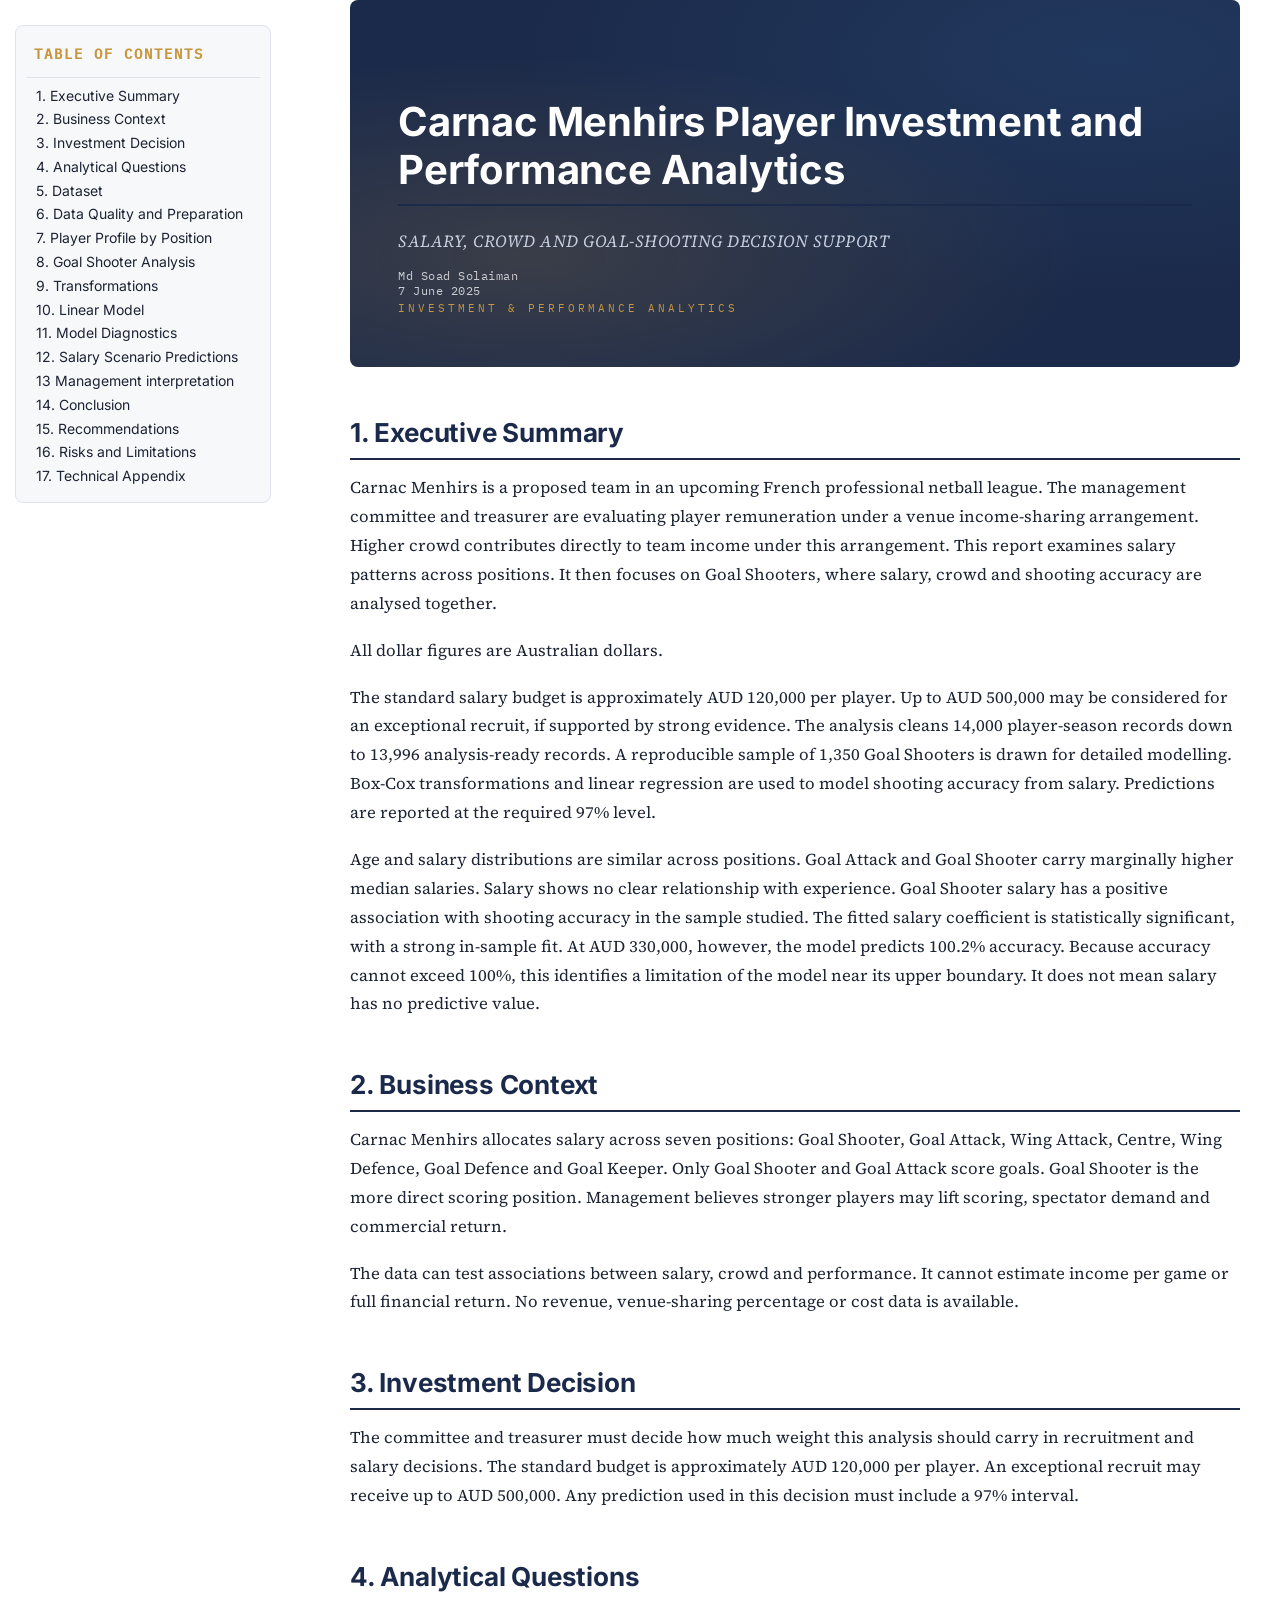
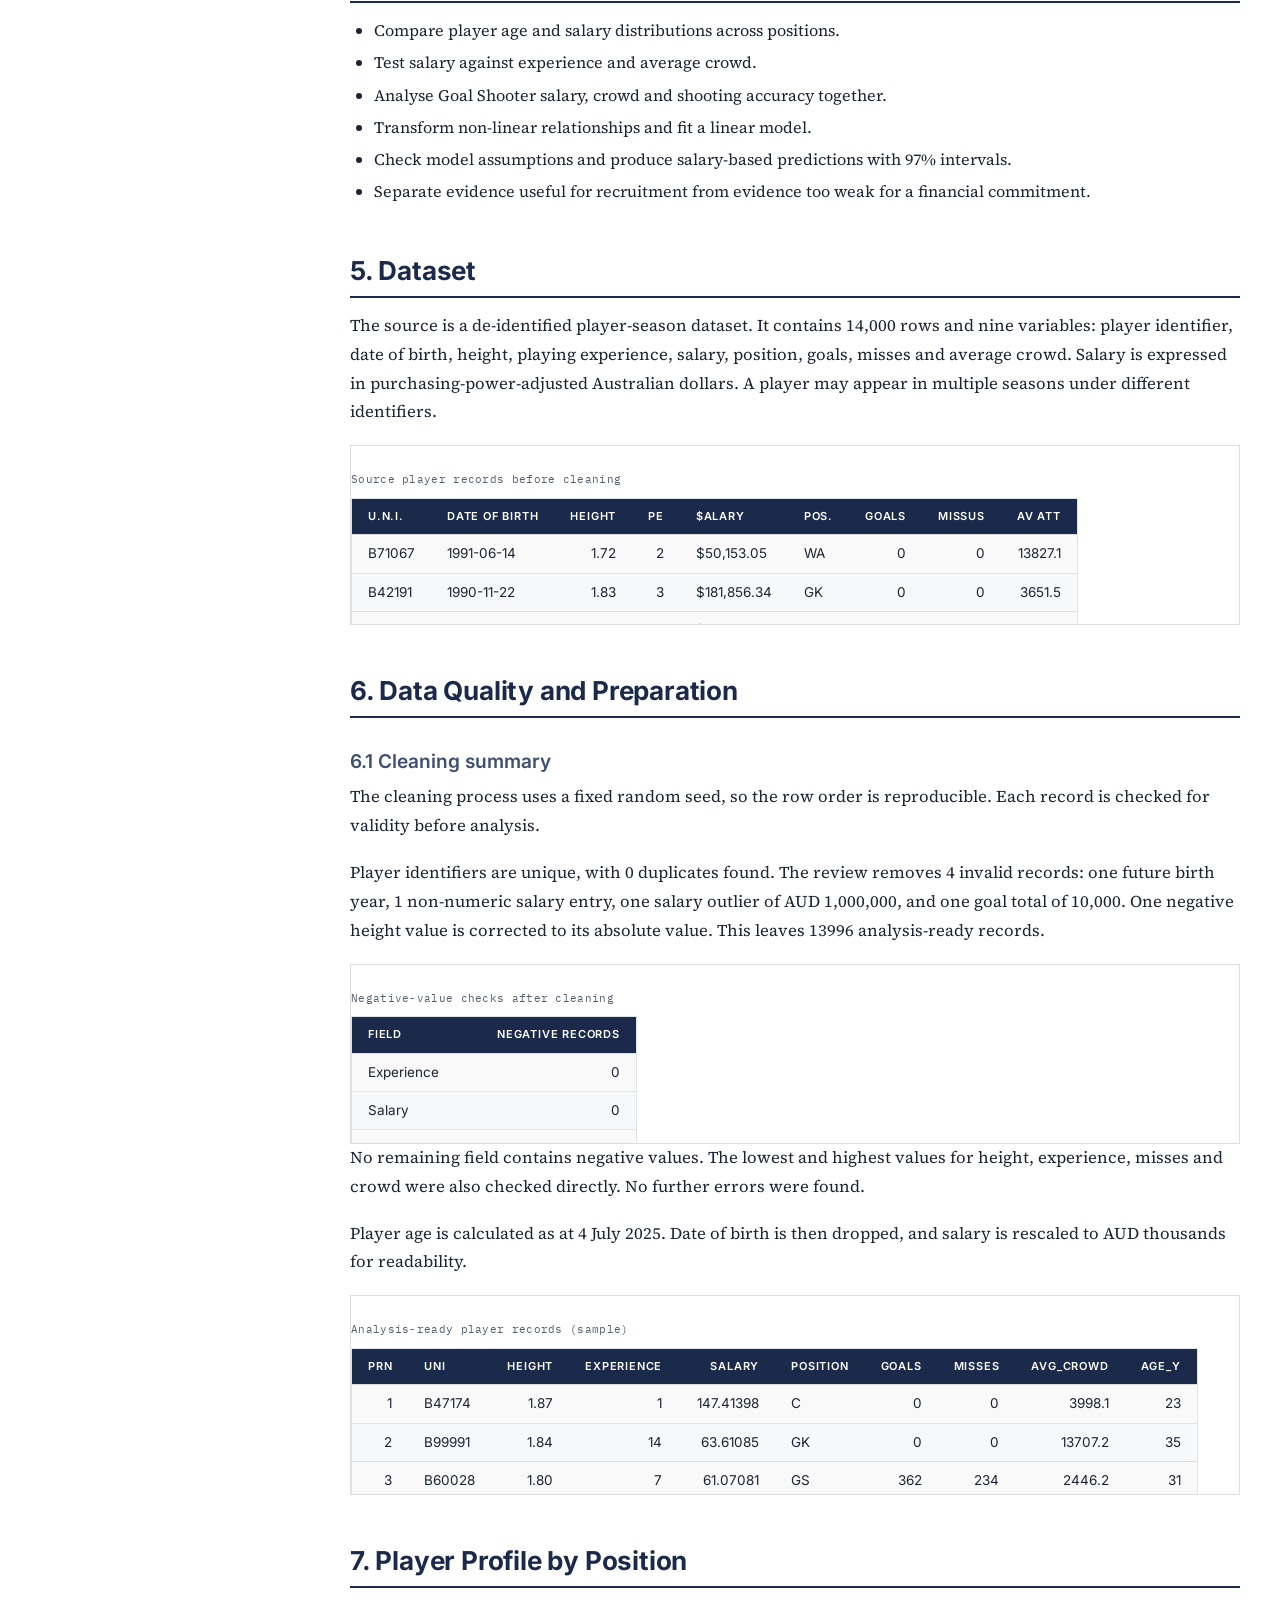
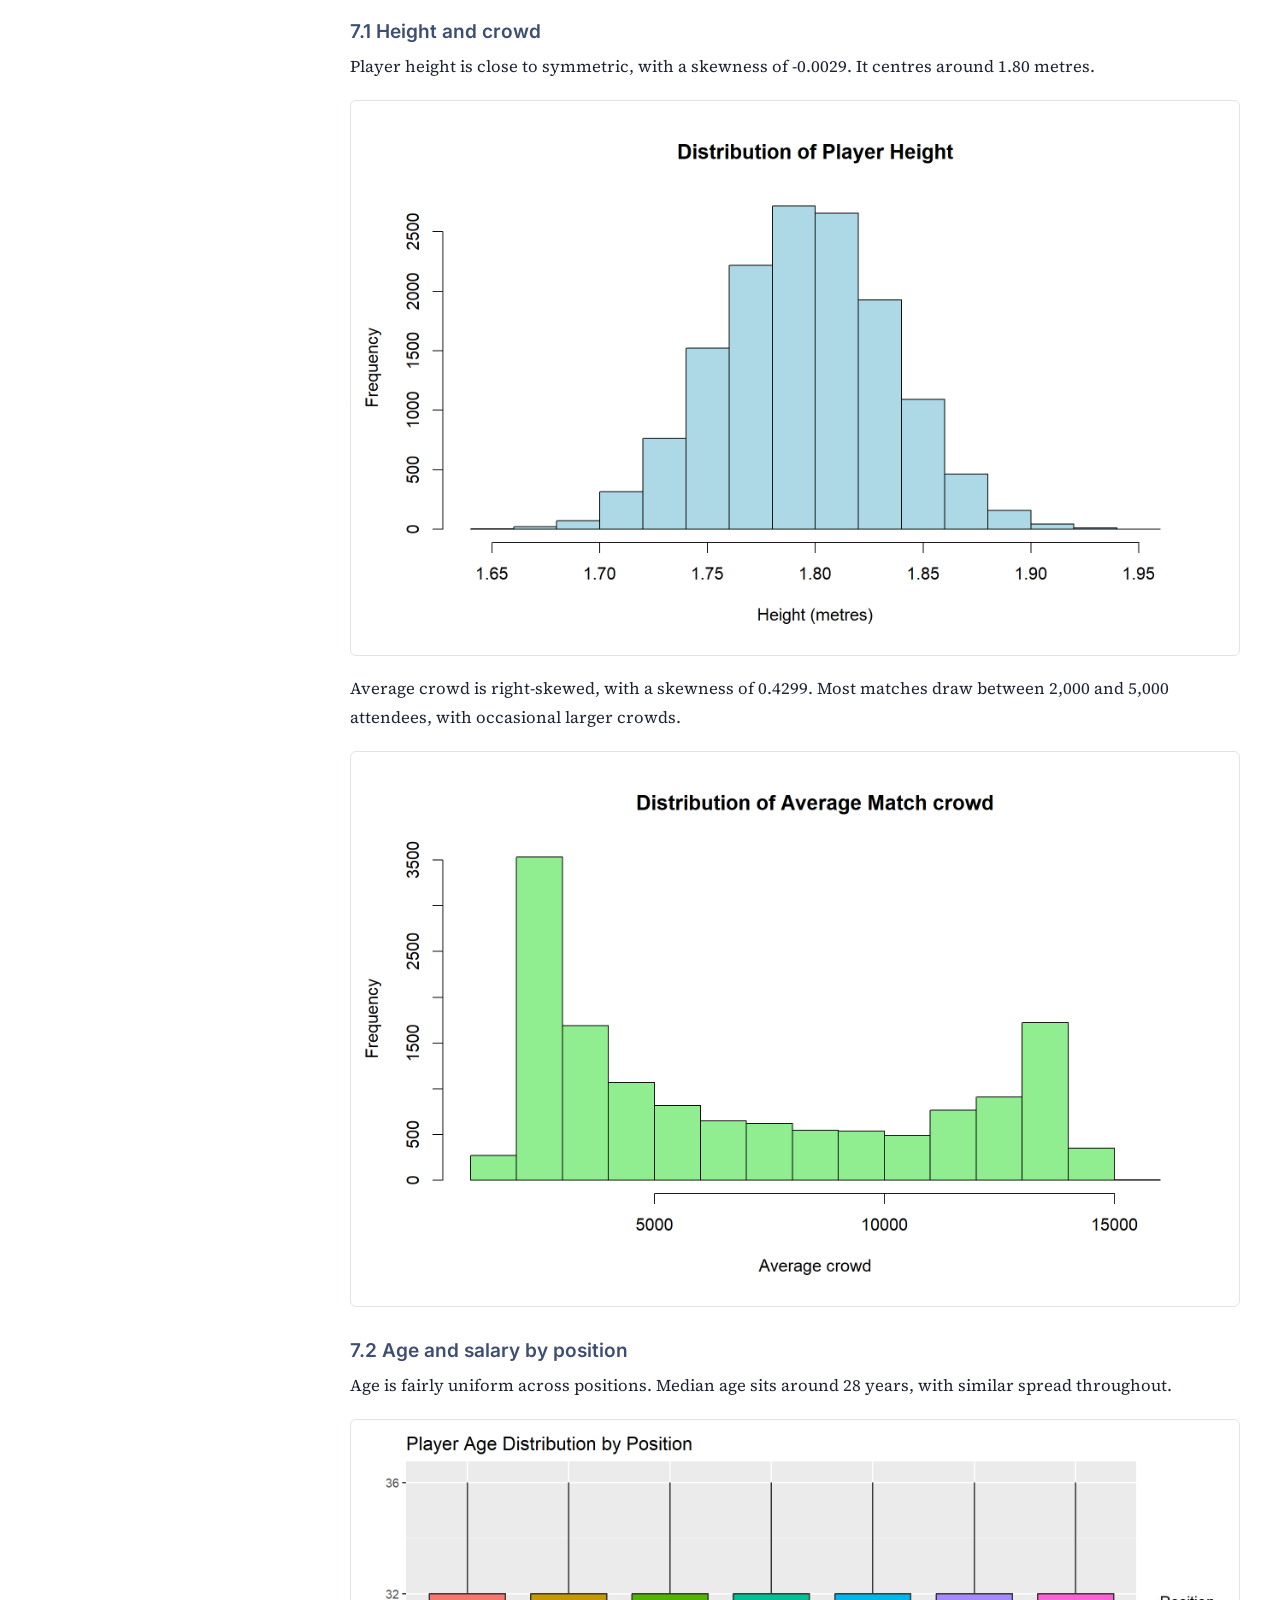
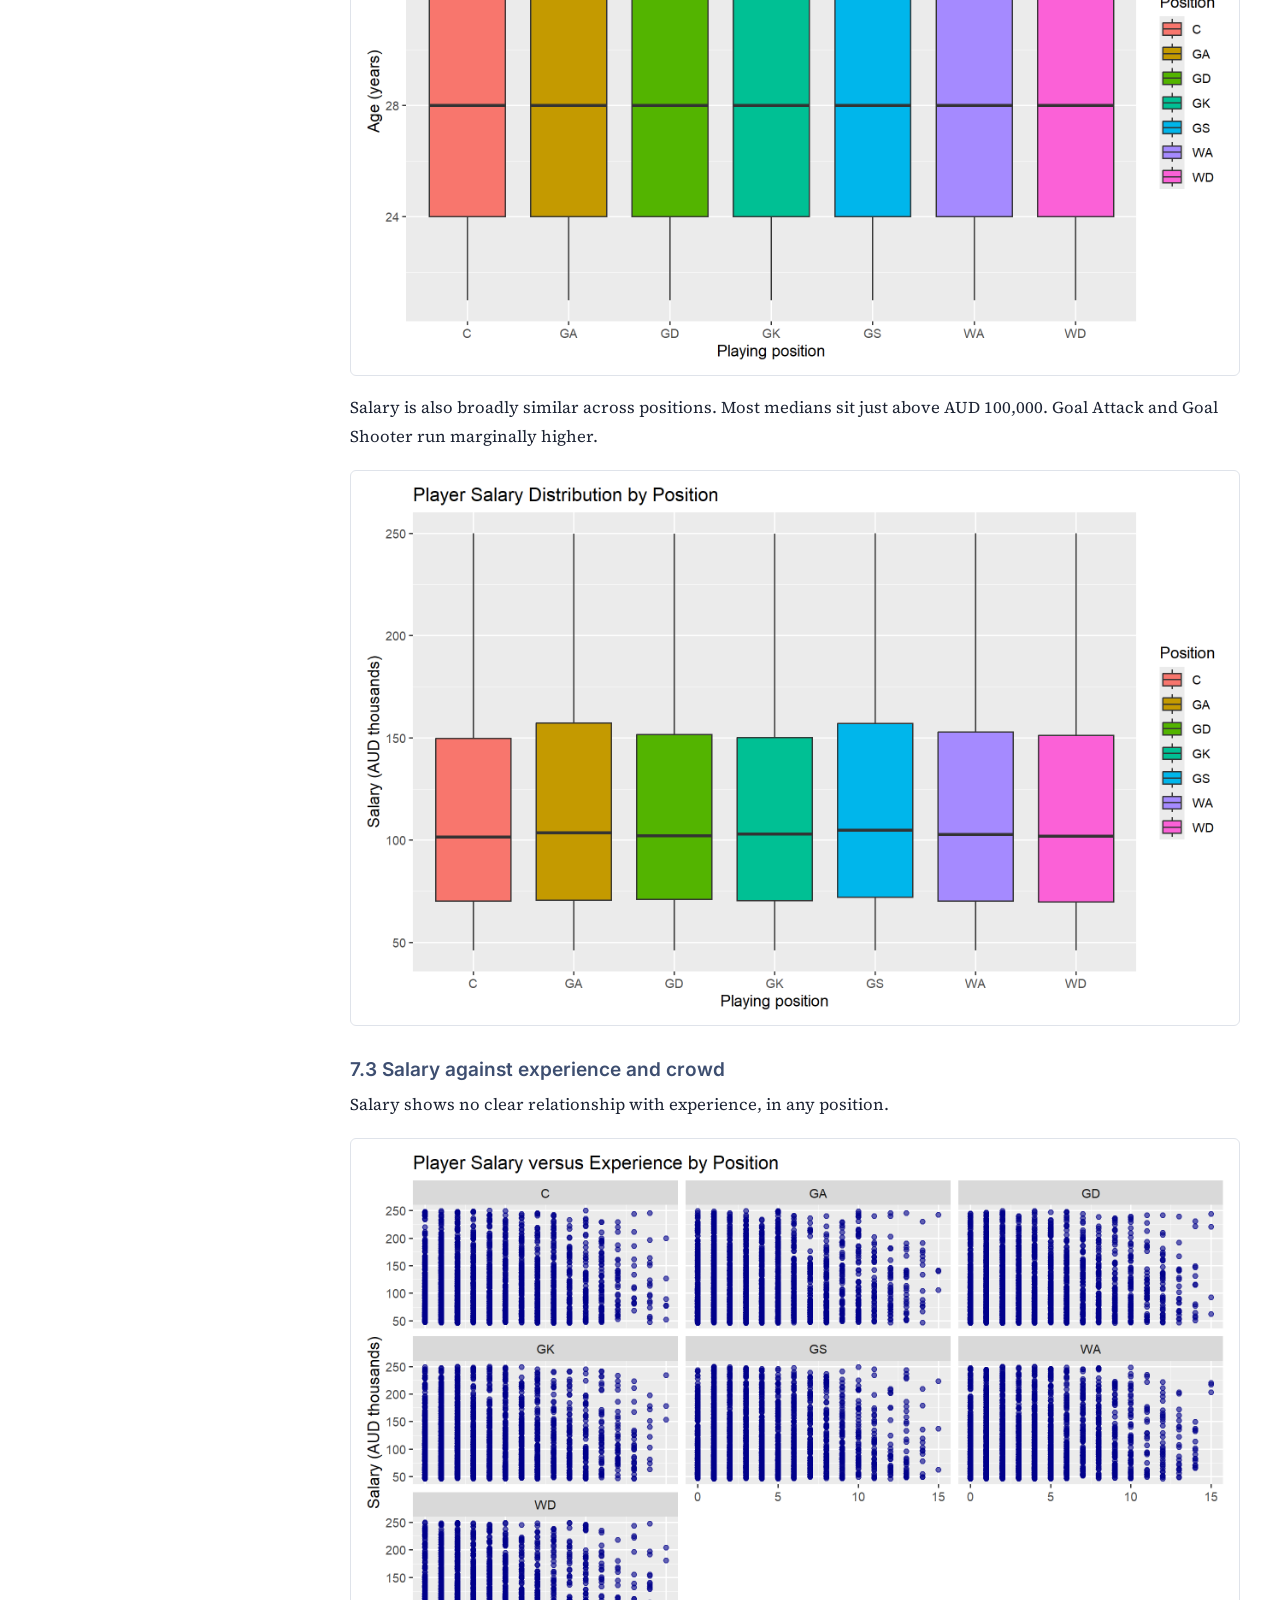
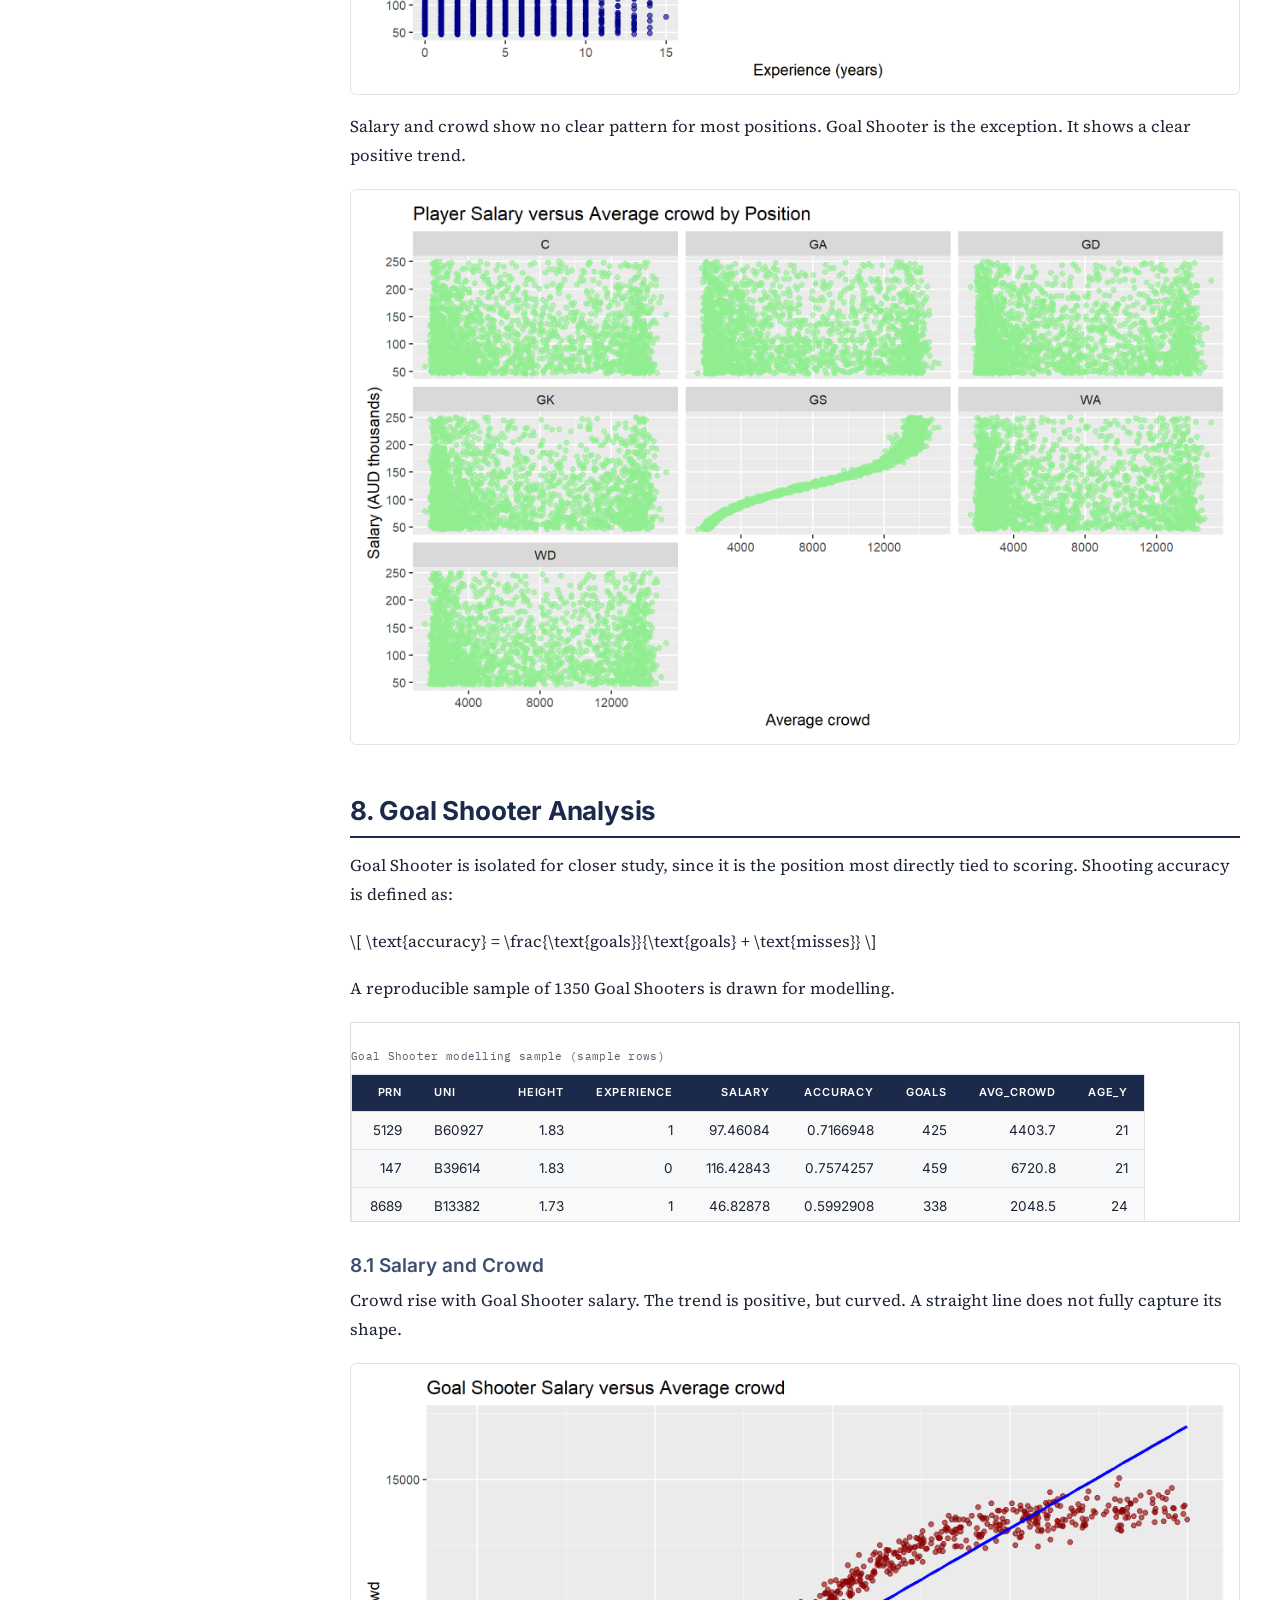
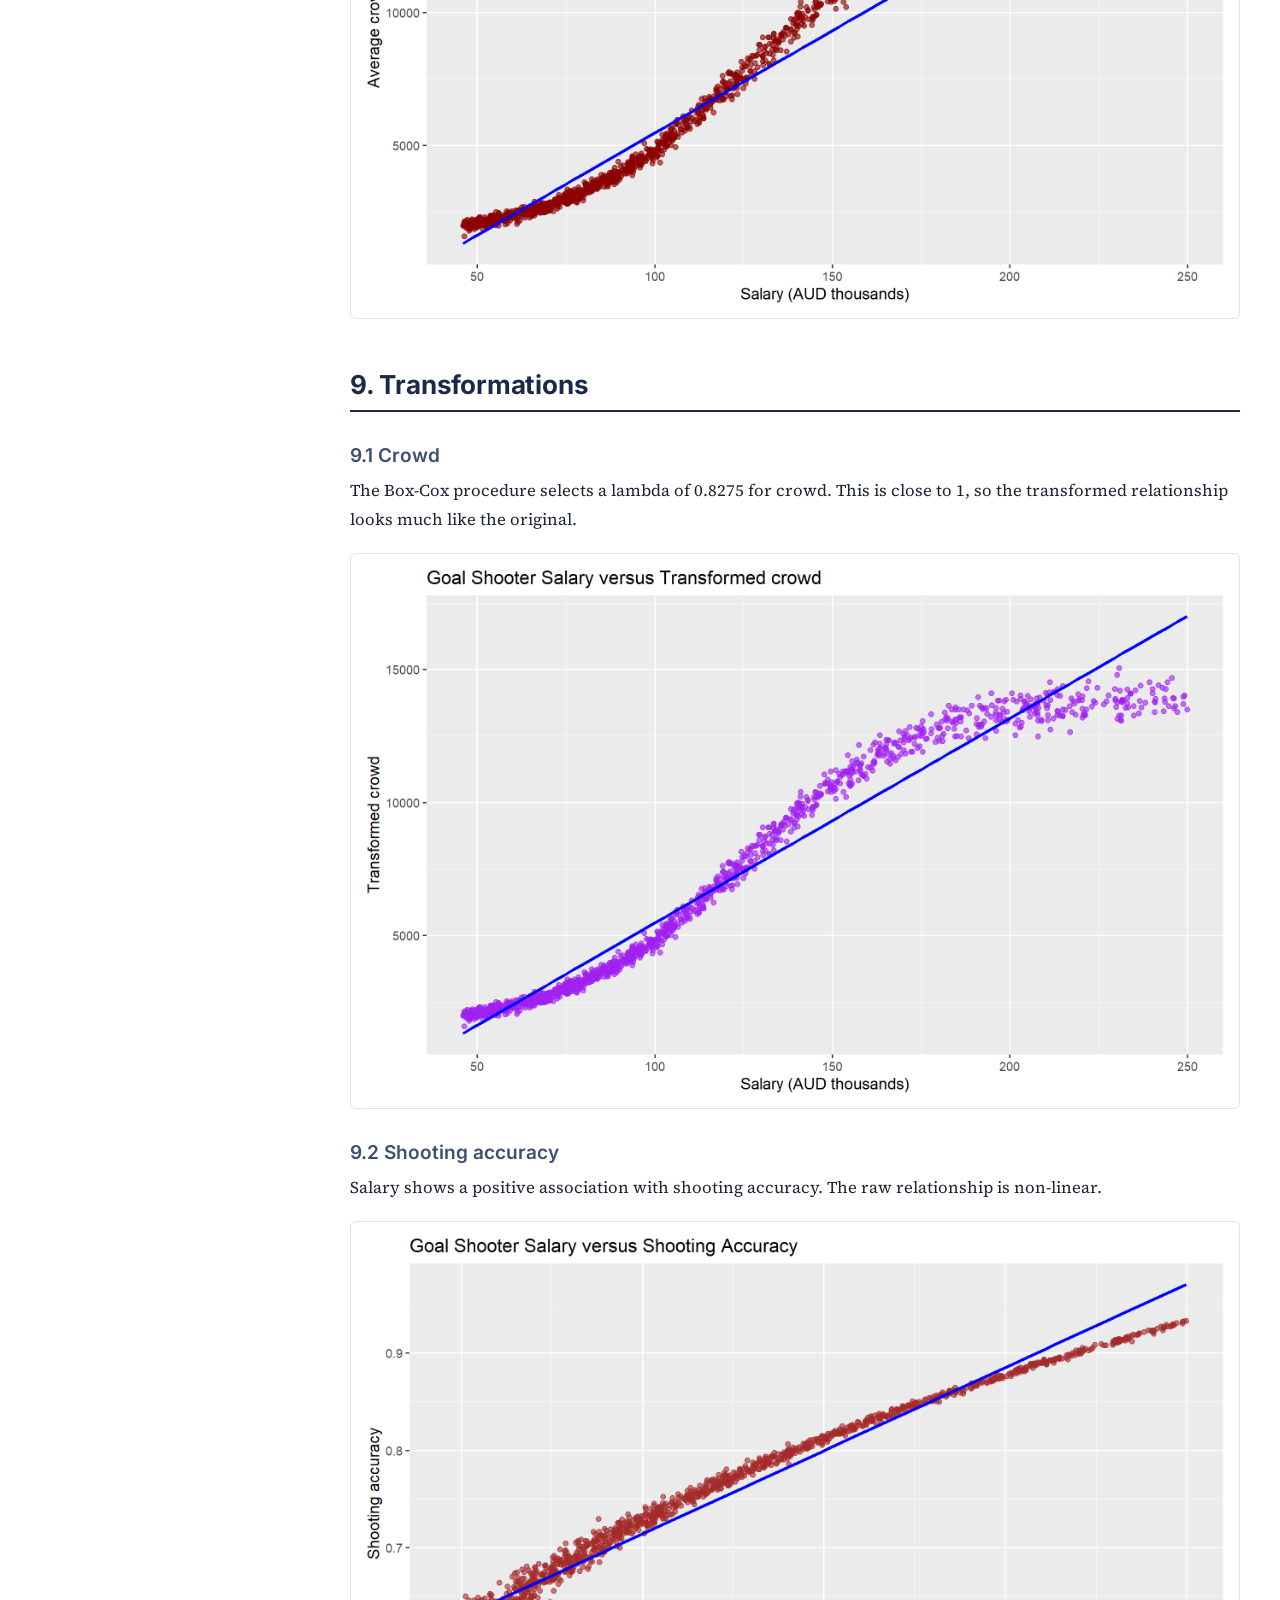
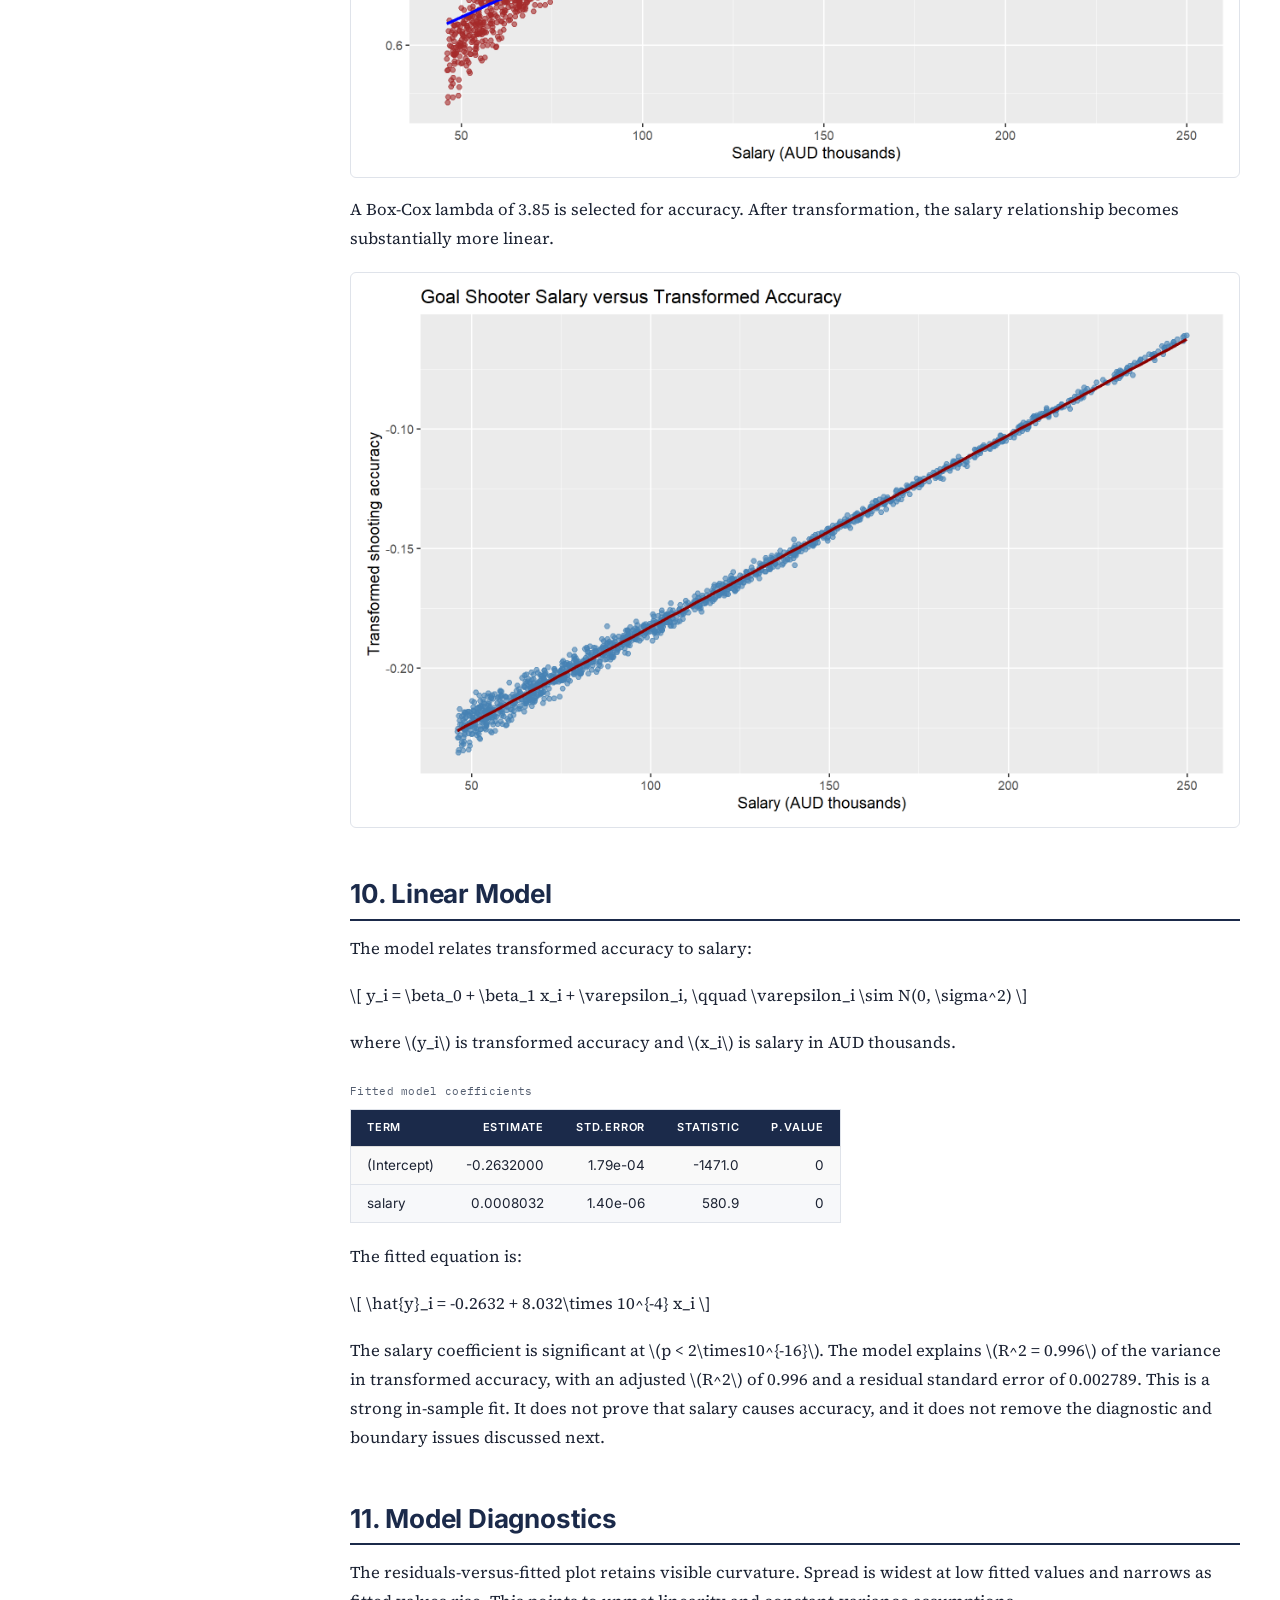
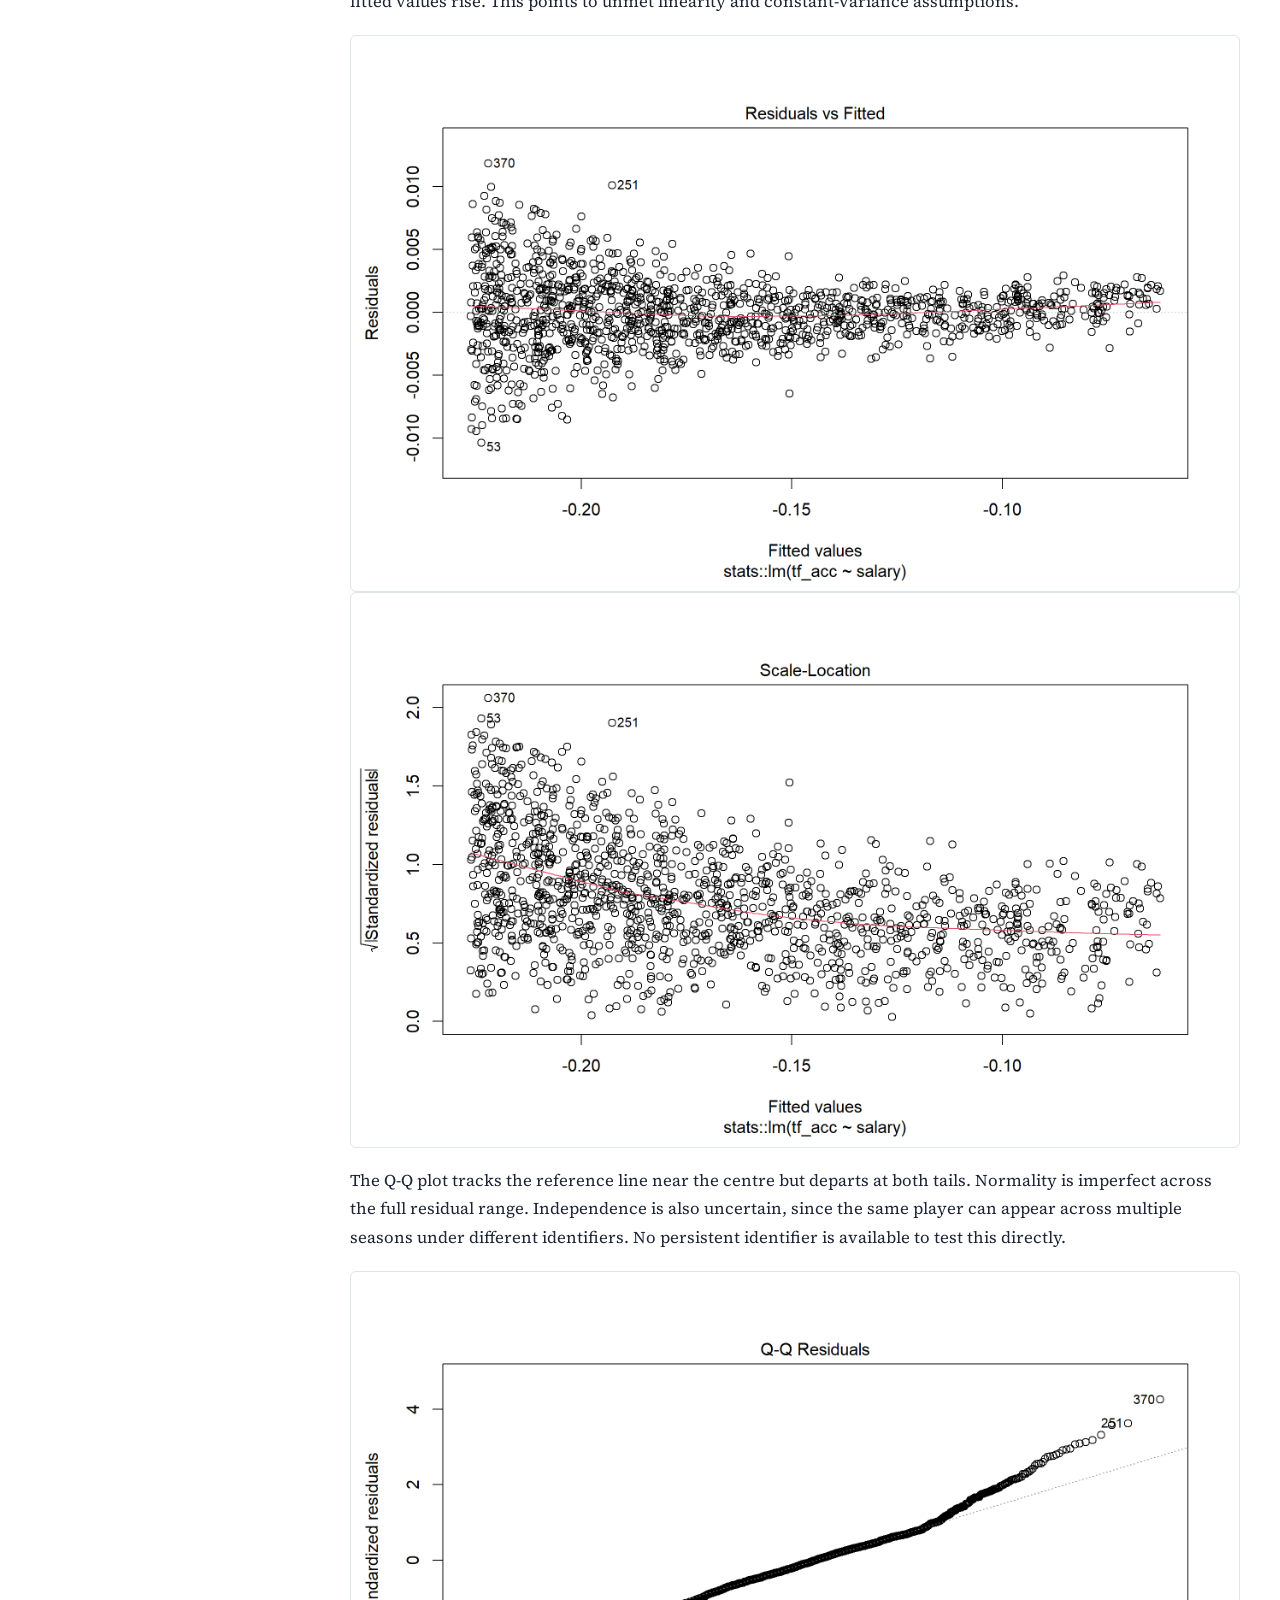
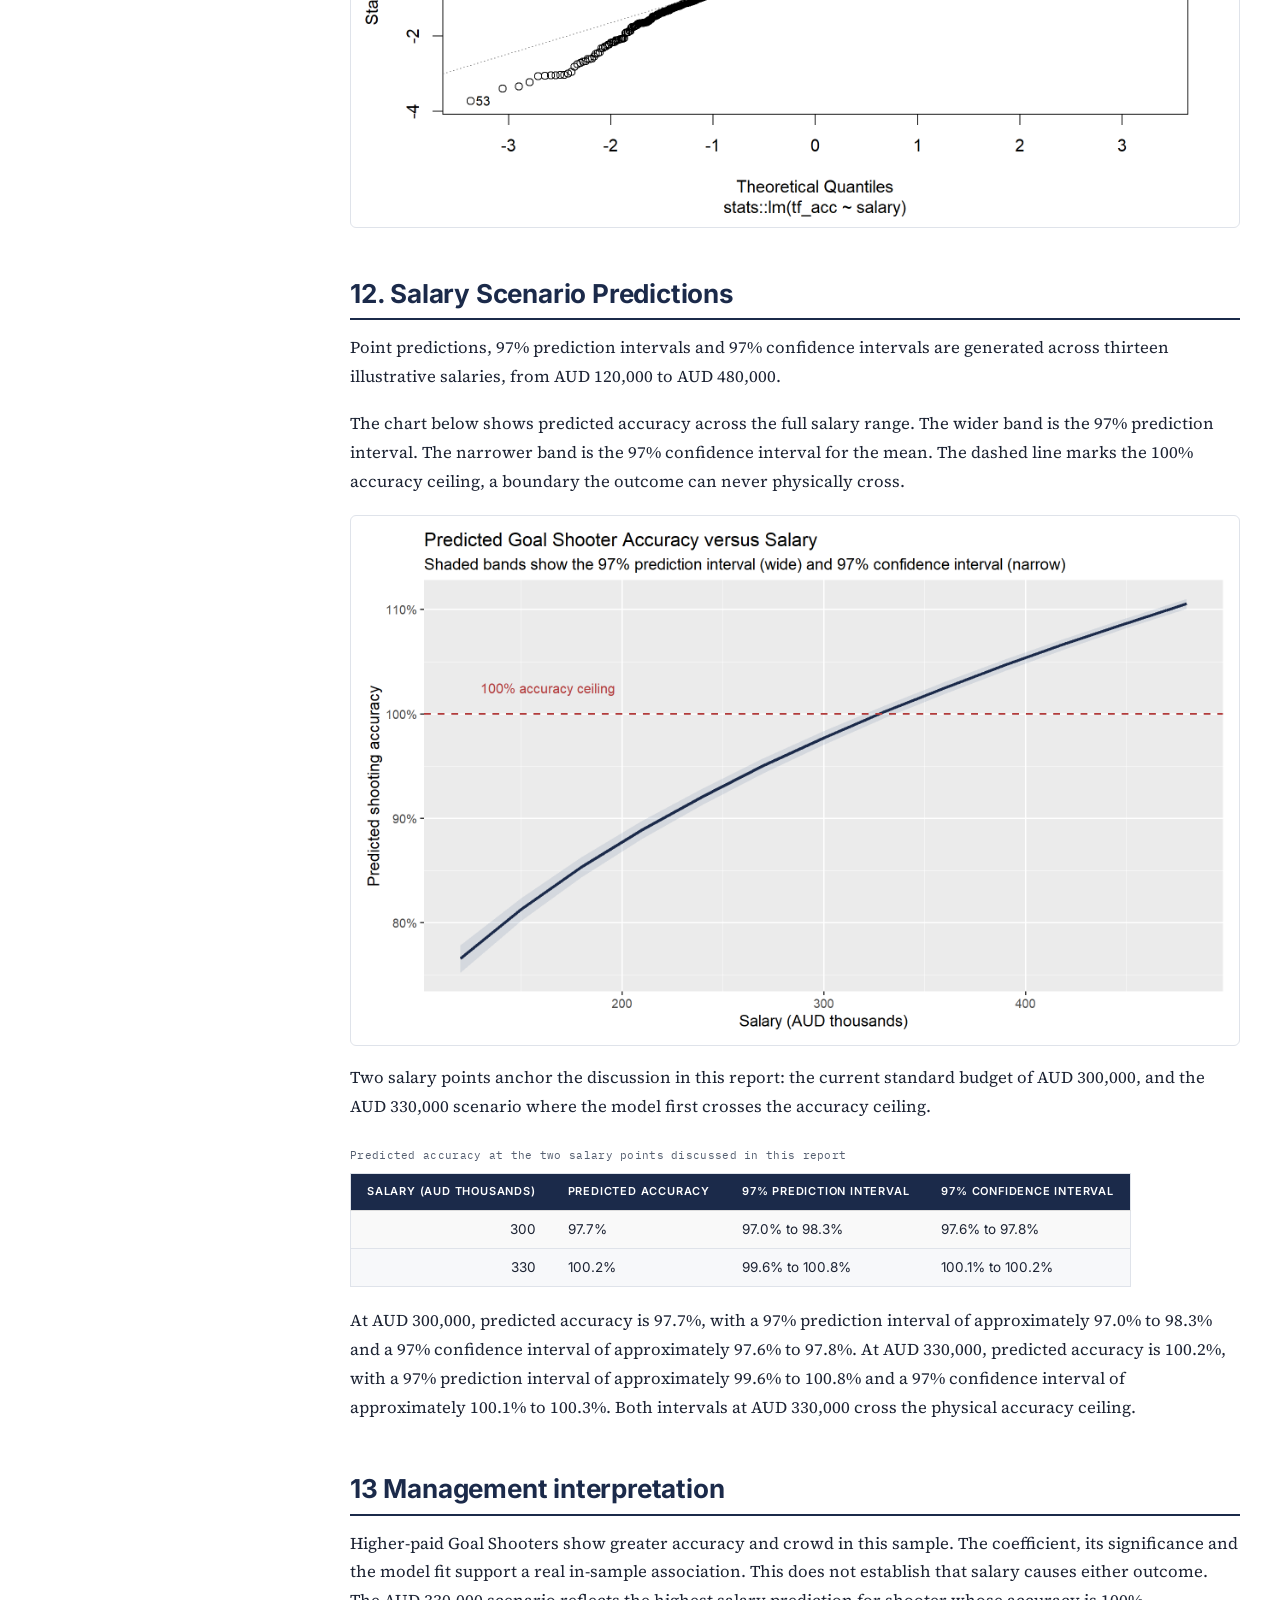
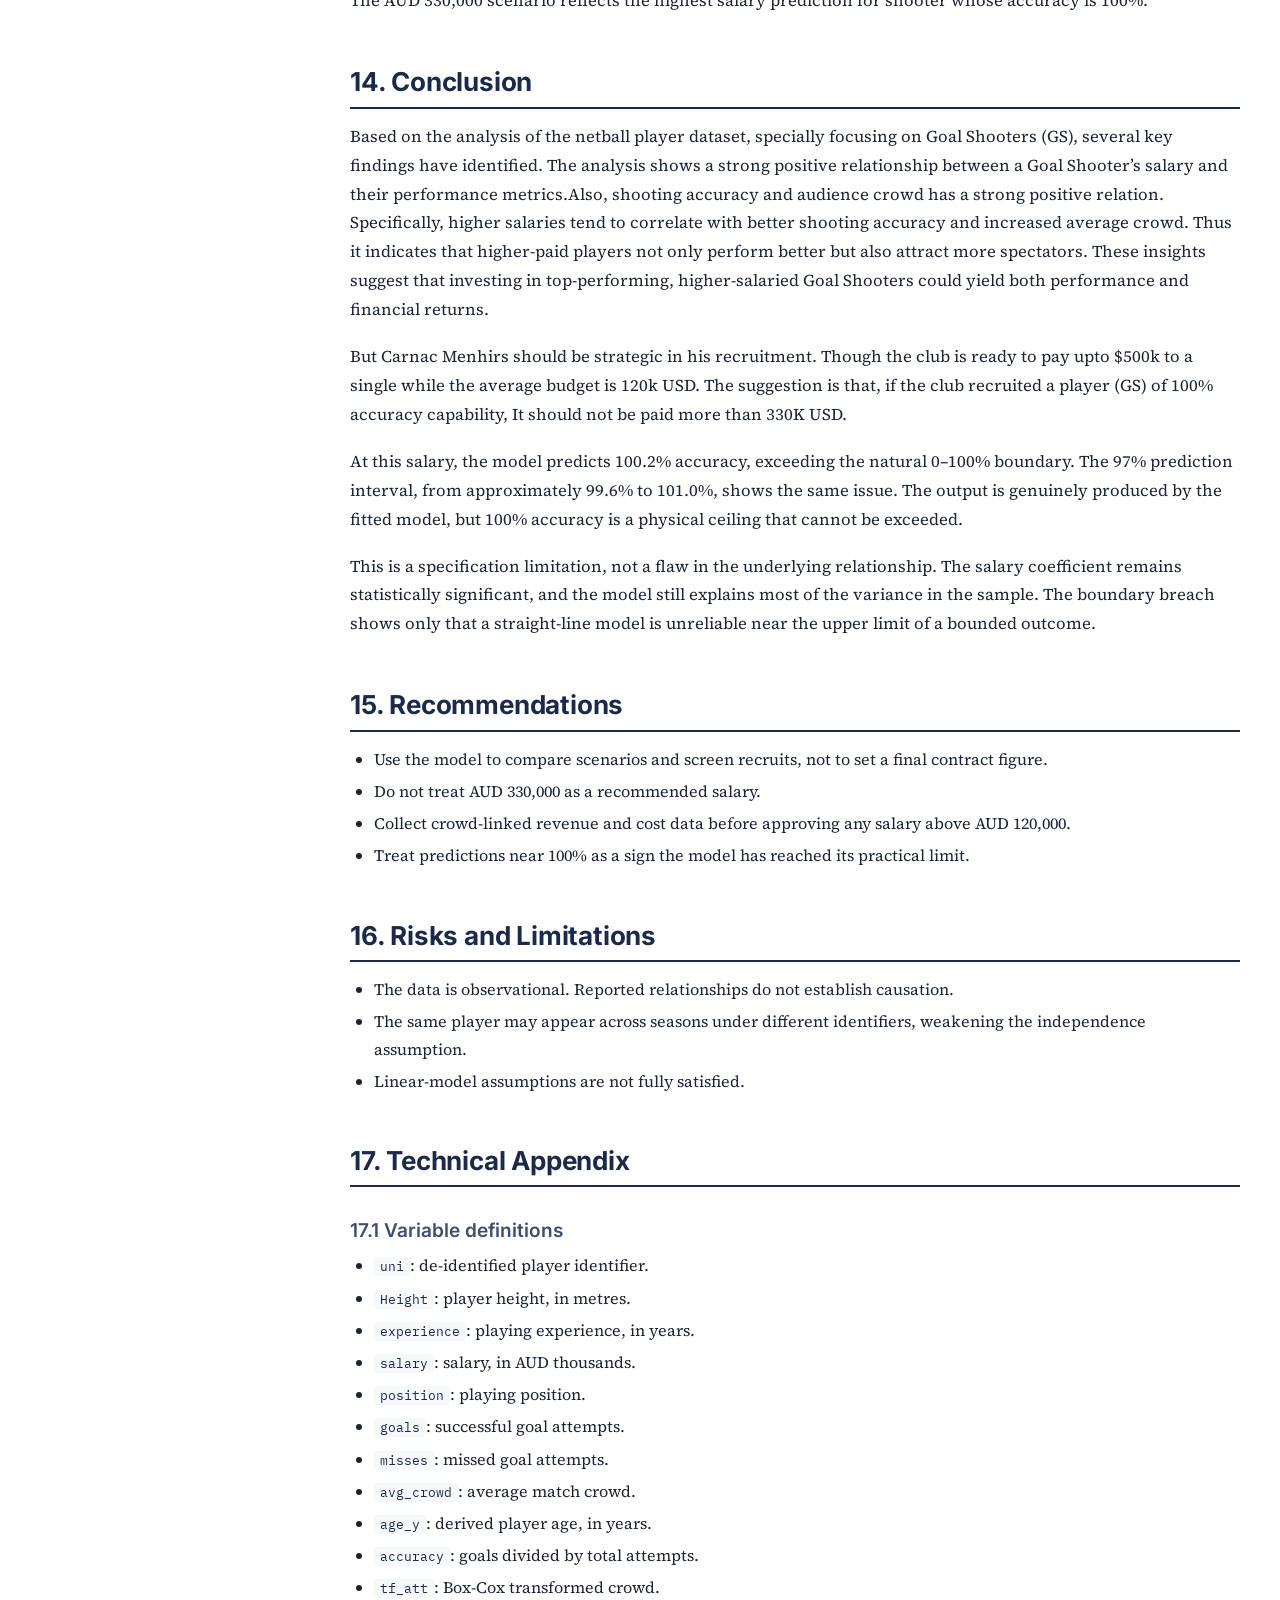
